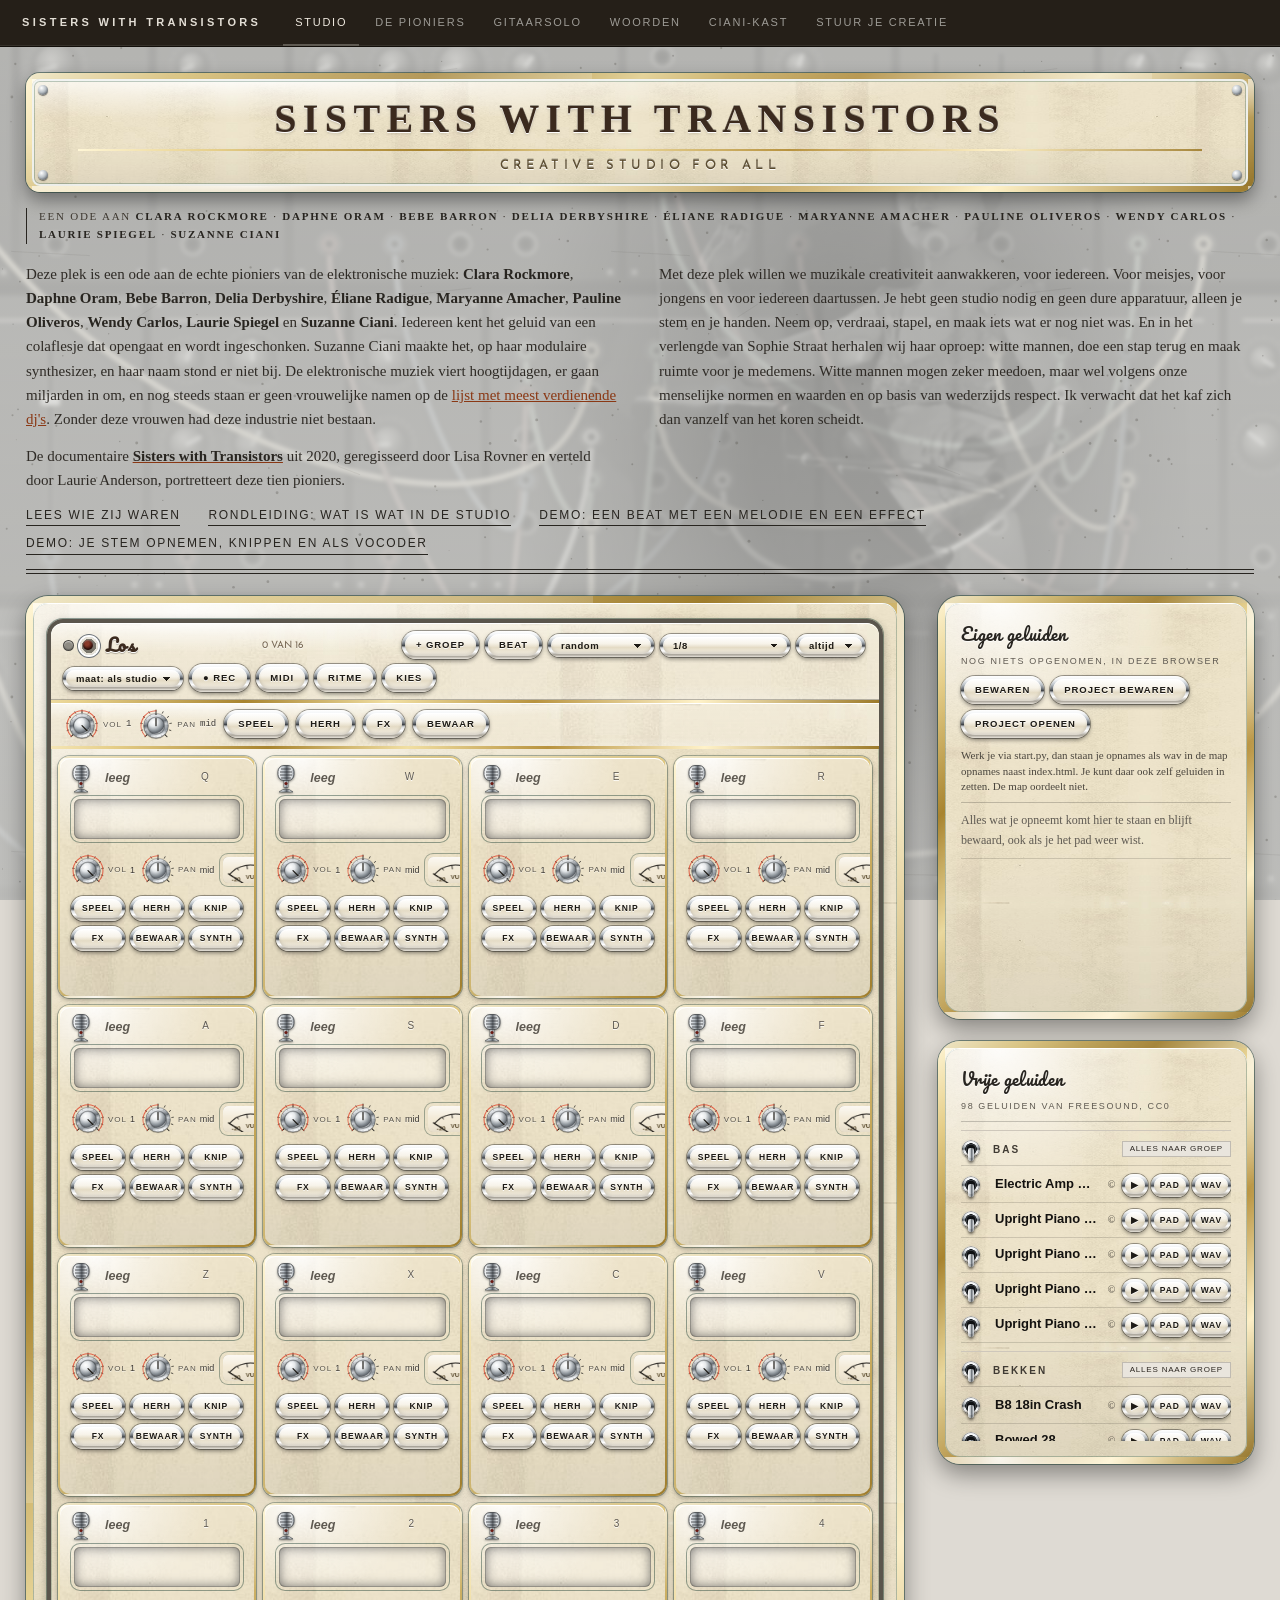
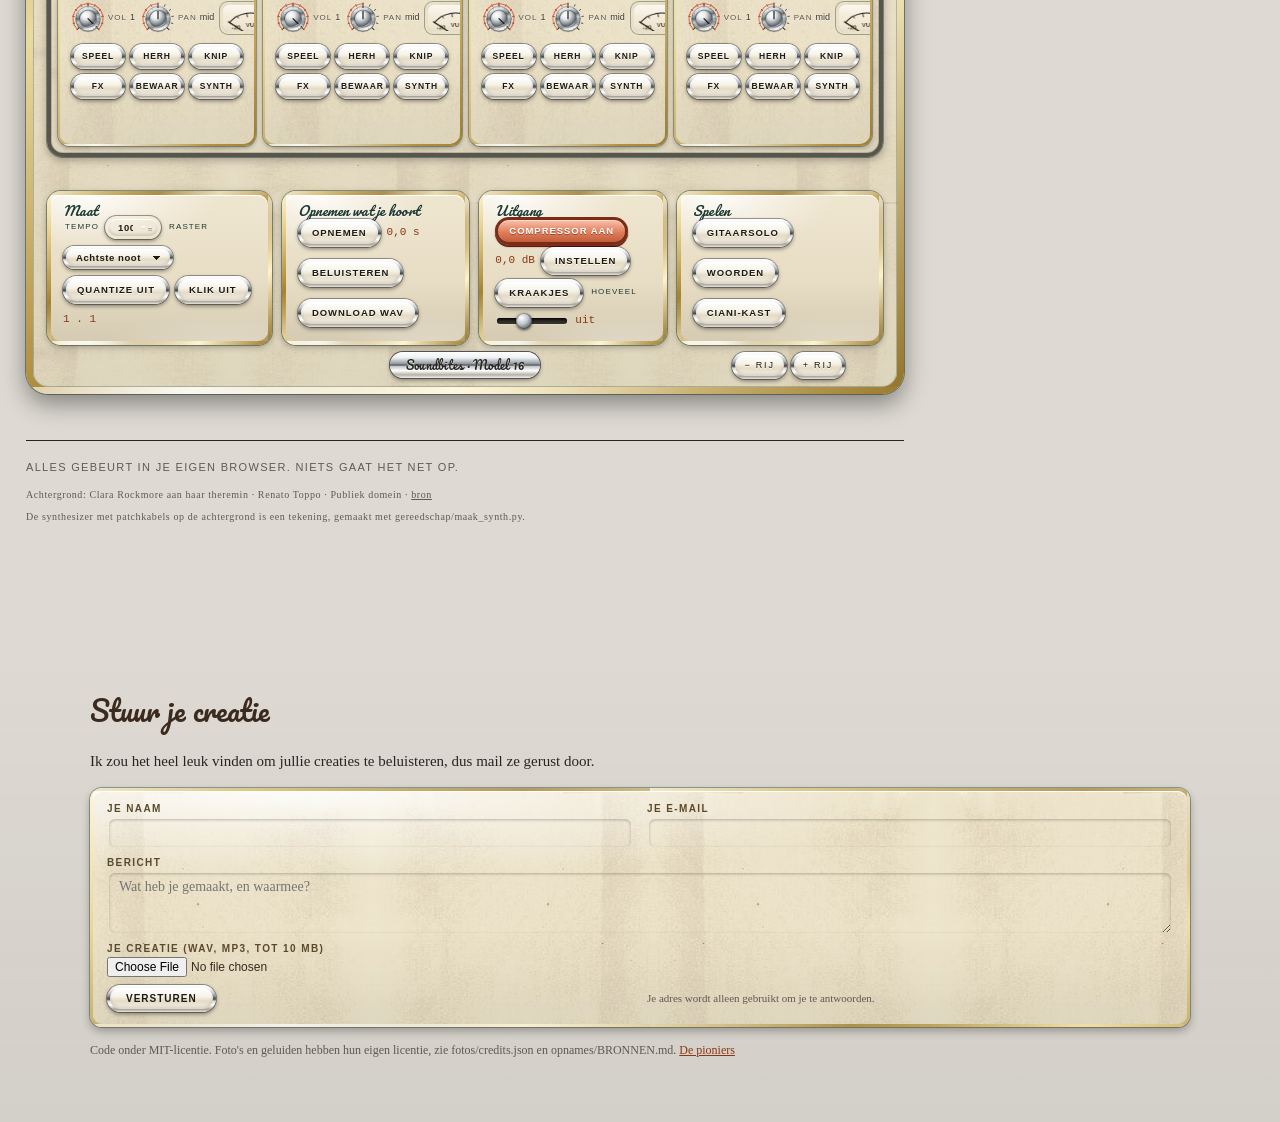
==== studio.html @ 72226868 "studio bouw 101" ====
<!DOCTYPE html>
<html lang="nl">
<head>
<meta charset="utf-8">
<meta name="viewport" content="width=device-width, initial-scale=1">
<link rel="preconnect" href="https://fonts.googleapis.com"><link rel="preconnect" href="https://fonts.gstatic.com" crossorigin><link rel="stylesheet" href="https://fonts.googleapis.com/css2?family=Pacifico&family=Josefin+Sans:wght@400;600;700&display=swap">
<title>Sisters with Transistors</title>
<style>
/* texturen, gemaakt met gereedschap/maak_textuur.py */
:root{
  --hout-rail:url("data:image/svg+xml,%3Csvg%20xmlns%3D%27http%3A%2F%2Fwww.w3.org%2F2000%2Fsvg%27%20width%3D%27900%27%20height%3D%27240%27%3E%20%3Cdefs%3E%20%3Cfilter%20id%3D%27r%27%20x%3D%27-10%25%27%20y%3D%27-10%25%27%20width%3D%27120%25%27%20height%3D%27120%25%27%3E%20%3CfeTurbulence%20type%3D%27fractalNoise%27%20stitchTiles%3D%27stitch%27%20baseFrequency%3D%270.006%200.19%27%20numOctaves%3D%276%27%20seed%3D%2712%27%20result%3D%27t%27%2F%3E%20%3CfeColorMatrix%20in%3D%27t%27%20type%3D%27matrix%27%20values%3D%270%200%200%200%200%200%200%200%200%200%200%200%200%200%200%201%200%200%200%200%27%2F%3E%20%3CfeComponentTransfer%3E%20%3CfeFuncA%20type%3D%27table%27%20tableValues%3D%270%201%200.1%200.95%200%201%200.15%200.9%200.05%201%200%27%2F%3E%20%3C%2FfeComponentTransfer%3E%20%3C%2Ffilter%3E%20%3Cfilter%20id%3D%27f%27%20x%3D%27-10%25%27%20y%3D%27-10%25%27%20width%3D%27120%25%27%20height%3D%27120%25%27%3E%20%3CfeTurbulence%20type%3D%27fractalNoise%27%20stitchTiles%3D%27stitch%27%20baseFrequency%3D%270.02%200.55%27%20numOctaves%3D%274%27%20seed%3D%2714%27%2F%3E%20%3CfeColorMatrix%20type%3D%27matrix%27%20values%3D%270%200%200%200%200%200%200%200%200%200%200%200%200%200%200%200.9%200%200%200%20-0.34%27%2F%3E%20%3C%2Ffilter%3E%20%3Cfilter%20id%3D%27p%27%20x%3D%27-10%25%27%20y%3D%27-10%25%27%20width%3D%27120%25%27%20height%3D%27120%25%27%3E%20%3CfeTurbulence%20type%3D%27fractalNoise%27%20stitchTiles%3D%27stitch%27%20baseFrequency%3D%270.06%201.4%27%20numOctaves%3D%273%27%20seed%3D%2716%27%2F%3E%20%3CfeColorMatrix%20type%3D%27matrix%27%20values%3D%270%200%200%200%200%200%200%200%200%200%200%200%200%200%200%200.9%200%200%200%20-0.42%27%2F%3E%20%3C%2Ffilter%3E%20%3Cfilter%20id%3D%27v%27%20x%3D%27-10%25%27%20y%3D%27-10%25%27%20width%3D%27120%25%27%20height%3D%27120%25%27%3E%20%3CfeTurbulence%20type%3D%27fractalNoise%27%20stitchTiles%3D%27stitch%27%20baseFrequency%3D%270.0016%200.03%27%20numOctaves%3D%274%27%20seed%3D%2721%27%2F%3E%20%3CfeColorMatrix%20type%3D%27matrix%27%20values%3D%270%200%200%200%200%200%200%200%200%200%200%200%200%200%200%200.8%200%200%200%20-0.18%27%2F%3E%20%3C%2Ffilter%3E%20%3C%2Fdefs%3E%20%3Crect%20width%3D%27100%25%27%20height%3D%27100%25%27%20fill%3D%27%23a56c39%27%2F%3E%20%3Cg%20transform%3D%27translate%28-54%2C-14%29%20rotate%28-0.8%29%27%3E%20%3Crect%20width%3D%271008%27%20height%3D%27268%27%20fill%3D%27%236b3d1a%27%20filter%3D%27url%28%23v%29%27%20opacity%3D%270.60%27%2F%3E%20%3Crect%20width%3D%271008%27%20height%3D%27268%27%20fill%3D%27%233b2310%27%20filter%3D%27url%28%23r%29%27%20opacity%3D%270.62%27%2F%3E%20%3Crect%20width%3D%271008%27%20height%3D%27268%27%20fill%3D%27%234a2b12%27%20filter%3D%27url%28%23f%29%27%20opacity%3D%270.42%27%2F%3E%20%3Crect%20width%3D%271008%27%20height%3D%27268%27%20fill%3D%27%23251506%27%20filter%3D%27url%28%23p%29%27%20opacity%3D%270.30%27%2F%3E%20%3C%2Fg%3E%20%3C%2Fsvg%3E");
  --hout-wang:url("data:image/svg+xml,%3Csvg%20xmlns%3D%27http%3A%2F%2Fwww.w3.org%2F2000%2Fsvg%27%20width%3D%27240%27%20height%3D%27900%27%3E%20%3Cdefs%3E%20%3Cfilter%20id%3D%27r%27%20x%3D%27-10%25%27%20y%3D%27-10%25%27%20width%3D%27120%25%27%20height%3D%27120%25%27%3E%20%3CfeTurbulence%20type%3D%27fractalNoise%27%20stitchTiles%3D%27stitch%27%20baseFrequency%3D%270.19%200.006%27%20numOctaves%3D%276%27%20seed%3D%2731%27%20result%3D%27t%27%2F%3E%20%3CfeColorMatrix%20in%3D%27t%27%20type%3D%27matrix%27%20values%3D%270%200%200%200%200%200%200%200%200%200%200%200%200%200%200%201%200%200%200%200%27%2F%3E%20%3CfeComponentTransfer%3E%20%3CfeFuncA%20type%3D%27table%27%20tableValues%3D%270%201%200.1%200.95%200%201%200.15%200.9%200.05%201%200%27%2F%3E%20%3C%2FfeComponentTransfer%3E%20%3C%2Ffilter%3E%20%3Cfilter%20id%3D%27f%27%20x%3D%27-10%25%27%20y%3D%27-10%25%27%20width%3D%27120%25%27%20height%3D%27120%25%27%3E%20%3CfeTurbulence%20type%3D%27fractalNoise%27%20stitchTiles%3D%27stitch%27%20baseFrequency%3D%270.55%200.02%27%20numOctaves%3D%274%27%20seed%3D%2733%27%2F%3E%20%3CfeColorMatrix%20type%3D%27matrix%27%20values%3D%270%200%200%200%200%200%200%200%200%200%200%200%200%200%200%200.9%200%200%200%20-0.34%27%2F%3E%20%3C%2Ffilter%3E%20%3Cfilter%20id%3D%27p%27%20x%3D%27-10%25%27%20y%3D%27-10%25%27%20width%3D%27120%25%27%20height%3D%27120%25%27%3E%20%3CfeTurbulence%20type%3D%27fractalNoise%27%20stitchTiles%3D%27stitch%27%20baseFrequency%3D%271.4%200.06%27%20numOctaves%3D%273%27%20seed%3D%2735%27%2F%3E%20%3CfeColorMatrix%20type%3D%27matrix%27%20values%3D%270%200%200%200%200%200%200%200%200%200%200%200%200%200%200%200.9%200%200%200%20-0.42%27%2F%3E%20%3C%2Ffilter%3E%20%3Cfilter%20id%3D%27v%27%20x%3D%27-10%25%27%20y%3D%27-10%25%27%20width%3D%27120%25%27%20height%3D%27120%25%27%3E%20%3CfeTurbulence%20type%3D%27fractalNoise%27%20stitchTiles%3D%27stitch%27%20baseFrequency%3D%270.03%200.0016%27%20numOctaves%3D%274%27%20seed%3D%2740%27%2F%3E%20%3CfeColorMatrix%20type%3D%27matrix%27%20values%3D%270%200%200%200%200%200%200%200%200%200%200%200%200%200%200%200.8%200%200%200%20-0.18%27%2F%3E%20%3C%2Ffilter%3E%20%3C%2Fdefs%3E%20%3Crect%20width%3D%27100%25%27%20height%3D%27100%25%27%20fill%3D%27%23966030%27%2F%3E%20%3Cg%20transform%3D%27translate%28-14%2C-54%29%20rotate%280.8%29%27%3E%20%3Crect%20width%3D%27268%27%20height%3D%271008%27%20fill%3D%27%236b3d1a%27%20filter%3D%27url%28%23v%29%27%20opacity%3D%270.60%27%2F%3E%20%3Crect%20width%3D%27268%27%20height%3D%271008%27%20fill%3D%27%232b1a0b%27%20filter%3D%27url%28%23r%29%27%20opacity%3D%270.62%27%2F%3E%20%3Crect%20width%3D%27268%27%20height%3D%271008%27%20fill%3D%27%234a2b12%27%20filter%3D%27url%28%23f%29%27%20opacity%3D%270.42%27%2F%3E%20%3Crect%20width%3D%27268%27%20height%3D%271008%27%20fill%3D%27%23251506%27%20filter%3D%27url%28%23p%29%27%20opacity%3D%270.30%27%2F%3E%20%3C%2Fg%3E%20%3C%2Fsvg%3E");
  --metaal:url("data:image/svg+xml,%3Csvg%20xmlns%3D%27http%3A%2F%2Fwww.w3.org%2F2000%2Fsvg%27%20width%3D%27300%27%20height%3D%27160%27%3E%20%3Cdefs%3E%20%3Cfilter%20id%3D%27b%27%20x%3D%270%27%20y%3D%270%27%20width%3D%27100%25%27%20height%3D%27100%25%27%3E%20%3CfeTurbulence%20type%3D%27fractalNoise%27%20stitchTiles%3D%27stitch%27%20baseFrequency%3D%270.02%201.6%27%20numOctaves%3D%274%27%20seed%3D%275%27%2F%3E%20%3CfeColorMatrix%20type%3D%27matrix%27%20values%3D%270%200%200%200%200%200%200%200%200%200%200%200%200%200%200%200.7%200%200%200%20-0.2%27%2F%3E%20%3C%2Ffilter%3E%20%3Cfilter%20id%3D%27s%27%20x%3D%270%27%20y%3D%270%27%20width%3D%27100%25%27%20height%3D%27100%25%27%3E%20%3CfeTurbulence%20type%3D%27fractalNoise%27%20stitchTiles%3D%27stitch%27%20baseFrequency%3D%270.012%27%20numOctaves%3D%274%27%20seed%3D%278%27%2F%3E%20%3CfeColorMatrix%20type%3D%27matrix%27%20values%3D%270%200%200%200%200%200%200%200%200%200%200%200%200%200%200%200.55%200%200%200%20-0.16%27%2F%3E%20%3C%2Ffilter%3E%20%3Cfilter%20id%3D%27k%27%20x%3D%270%27%20y%3D%270%27%20width%3D%27100%25%27%20height%3D%27100%25%27%3E%20%3CfeTurbulence%20type%3D%27fractalNoise%27%20stitchTiles%3D%27stitch%27%20baseFrequency%3D%270.6%27%20numOctaves%3D%272%27%20seed%3D%2711%27%2F%3E%20%3CfeColorMatrix%20type%3D%27matrix%27%20values%3D%270%200%200%200%200%200%200%200%200%200%200%200%200%200%200%200.4%200%200%200%20-0.26%27%2F%3E%20%3C%2Ffilter%3E%20%3Cg%20id%3D%27v%27%3E%3Cpath%20d%3D%27M187%20119%20l105%202.7%27%20stroke%3D%27%232a2723%27%20stroke-width%3D%271.2%27%20stroke-opacity%3D%270.27%27%20fill%3D%27none%27%2F%3E%3Cpath%20d%3D%27M187%20120%20l105%202.7%27%20stroke%3D%27%23ffffff%27%20stroke-width%3D%270.5%27%20stroke-opacity%3D%270.19%27%20fill%3D%27none%27%2F%3E%3Cpath%20d%3D%27M140%20151%20l88%202.4%27%20stroke%3D%27%232a2723%27%20stroke-width%3D%270.8%27%20stroke-opacity%3D%270.09%27%20fill%3D%27none%27%2F%3E%3Cpath%20d%3D%27M140%20152%20l88%202.4%27%20stroke%3D%27%23ffffff%27%20stroke-width%3D%270.5%27%20stroke-opacity%3D%270.06%27%20fill%3D%27none%27%2F%3E%3Cpath%20d%3D%27M163%2092%20l12%20-1.7%27%20stroke%3D%27%232a2723%27%20stroke-width%3D%271.2%27%20stroke-opacity%3D%270.14%27%20fill%3D%27none%27%2F%3E%3Cpath%20d%3D%27M48%20128%20l27%200.7%27%20stroke%3D%27%232a2723%27%20stroke-width%3D%270.4%27%20stroke-opacity%3D%270.10%27%20fill%3D%27none%27%2F%3E%3Cpath%20d%3D%27M63%2034%20l128%202.2%27%20stroke%3D%27%232a2723%27%20stroke-width%3D%271.3%27%20stroke-opacity%3D%270.14%27%20fill%3D%27none%27%2F%3E%3Cpath%20d%3D%27M203%2033%20l123%201.1%27%20stroke%3D%27%232a2723%27%20stroke-width%3D%271.2%27%20stroke-opacity%3D%270.33%27%20fill%3D%27none%27%2F%3E%3Cpath%20d%3D%27M203%2034%20l123%201.1%27%20stroke%3D%27%23ffffff%27%20stroke-width%3D%270.5%27%20stroke-opacity%3D%270.23%27%20fill%3D%27none%27%2F%3E%3Cpath%20d%3D%27M108%2027%20l27%20-2.6%27%20stroke%3D%27%232a2723%27%20stroke-width%3D%270.9%27%20stroke-opacity%3D%270.14%27%20fill%3D%27none%27%2F%3E%3Cpath%20d%3D%27M108%2028%20l27%20-2.6%27%20stroke%3D%27%23ffffff%27%20stroke-width%3D%270.5%27%20stroke-opacity%3D%270.10%27%20fill%3D%27none%27%2F%3E%3Cpath%20d%3D%27M203%2054%20l47%201.9%27%20stroke%3D%27%232a2723%27%20stroke-width%3D%270.7%27%20stroke-opacity%3D%270.19%27%20fill%3D%27none%27%2F%3E%3Cpath%20d%3D%27M203%2055%20l47%201.9%27%20stroke%3D%27%23ffffff%27%20stroke-width%3D%270.5%27%20stroke-opacity%3D%270.14%27%20fill%3D%27none%27%2F%3E%3Cpath%20d%3D%27M211%209%20l127%20-2.9%27%20stroke%3D%27%232a2723%27%20stroke-width%3D%271.2%27%20stroke-opacity%3D%270.27%27%20fill%3D%27none%27%2F%3E%3Cpath%20d%3D%27M211%2010%20l127%20-2.9%27%20stroke%3D%27%23ffffff%27%20stroke-width%3D%270.5%27%20stroke-opacity%3D%270.19%27%20fill%3D%27none%27%2F%3E%3Cpath%20d%3D%27M236%2059%20l79%20-2.9%27%20stroke%3D%27%232a2723%27%20stroke-width%3D%270.6%27%20stroke-opacity%3D%270.07%27%20fill%3D%27none%27%2F%3E%3Cpath%20d%3D%27M59%20121%20l122%202.7%27%20stroke%3D%27%232a2723%27%20stroke-width%3D%270.7%27%20stroke-opacity%3D%270.16%27%20fill%3D%27none%27%2F%3E%3Cpath%20d%3D%27M233%2017%20l100%201.8%27%20stroke%3D%27%232a2723%27%20stroke-width%3D%270.4%27%20stroke-opacity%3D%270.30%27%20fill%3D%27none%27%2F%3E%3Cpath%20d%3D%27M27%2055%20l83%202.5%27%20stroke%3D%27%232a2723%27%20stroke-width%3D%271.2%27%20stroke-opacity%3D%270.16%27%20fill%3D%27none%27%2F%3E%3Cpath%20d%3D%27M94%2051%20l31%20-2.5%27%20stroke%3D%27%232a2723%27%20stroke-width%3D%271.0%27%20stroke-opacity%3D%270.10%27%20fill%3D%27none%27%2F%3E%3Cpath%20d%3D%27M48%208%20l128%200.2%27%20stroke%3D%27%232a2723%27%20stroke-width%3D%270.6%27%20stroke-opacity%3D%270.17%27%20fill%3D%27none%27%2F%3E%3Cpath%20d%3D%27M248%2073%20l61%20-2.7%27%20stroke%3D%27%232a2723%27%20stroke-width%3D%270.4%27%20stroke-opacity%3D%270.32%27%20fill%3D%27none%27%2F%3E%3Cpath%20d%3D%27M248%2074%20l61%20-2.7%27%20stroke%3D%27%23ffffff%27%20stroke-width%3D%270.5%27%20stroke-opacity%3D%270.22%27%20fill%3D%27none%27%2F%3E%3Cpath%20d%3D%27M252%2021%20l98%202.7%27%20stroke%3D%27%232a2723%27%20stroke-width%3D%271.1%27%20stroke-opacity%3D%270.24%27%20fill%3D%27none%27%2F%3E%3Cpath%20d%3D%27M252%2022%20l98%202.7%27%20stroke%3D%27%23ffffff%27%20stroke-width%3D%270.5%27%20stroke-opacity%3D%270.17%27%20fill%3D%27none%27%2F%3E%3Cpath%20d%3D%27M130%2024%20l111%20-1.2%27%20stroke%3D%27%232a2723%27%20stroke-width%3D%271.3%27%20stroke-opacity%3D%270.19%27%20fill%3D%27none%27%2F%3E%3Cpath%20d%3D%27M293%2073%20l69%201.4%27%20stroke%3D%27%232a2723%27%20stroke-width%3D%270.7%27%20stroke-opacity%3D%270.19%27%20fill%3D%27none%27%2F%3E%3Cpath%20d%3D%27M293%2074%20l69%201.4%27%20stroke%3D%27%23ffffff%27%20stroke-width%3D%270.5%27%20stroke-opacity%3D%270.14%27%20fill%3D%27none%27%2F%3E%3Cpath%20d%3D%27M44%2060%20l129%202.8%27%20stroke%3D%27%232a2723%27%20stroke-width%3D%270.8%27%20stroke-opacity%3D%270.24%27%20fill%3D%27none%27%2F%3E%3Cpath%20d%3D%27M44%2061%20l129%202.8%27%20stroke%3D%27%23ffffff%27%20stroke-width%3D%270.5%27%20stroke-opacity%3D%270.16%27%20fill%3D%27none%27%2F%3E%3Cpath%20d%3D%27M27%2044%20l104%202.2%27%20stroke%3D%27%232a2723%27%20stroke-width%3D%271.1%27%20stroke-opacity%3D%270.16%27%20fill%3D%27none%27%2F%3E%3Cpath%20d%3D%27M208%20106%20l101%20-0.8%27%20stroke%3D%27%232a2723%27%20stroke-width%3D%270.7%27%20stroke-opacity%3D%270.26%27%20fill%3D%27none%27%2F%3E%3Cpath%20d%3D%27M208%20107%20l101%20-0.8%27%20stroke%3D%27%23ffffff%27%20stroke-width%3D%270.5%27%20stroke-opacity%3D%270.18%27%20fill%3D%27none%27%2F%3E%3Cpath%20d%3D%27M231%20111%20l45%202.7%27%20stroke%3D%27%232a2723%27%20stroke-width%3D%270.9%27%20stroke-opacity%3D%270.24%27%20fill%3D%27none%27%2F%3E%3Cpath%20d%3D%27M231%20112%20l45%202.7%27%20stroke%3D%27%23ffffff%27%20stroke-width%3D%270.5%27%20stroke-opacity%3D%270.17%27%20fill%3D%27none%27%2F%3E%3Cpath%20d%3D%27M164%2040%20l91%20-0.2%27%20stroke%3D%27%232a2723%27%20stroke-width%3D%271.0%27%20stroke-opacity%3D%270.29%27%20fill%3D%27none%27%2F%3E%3Cpath%20d%3D%27M104%20103%20l99%202.0%27%20stroke%3D%27%232a2723%27%20stroke-width%3D%271.2%27%20stroke-opacity%3D%270.16%27%20fill%3D%27none%27%2F%3E%3Cpath%20d%3D%27M207%20156%20l125%200.1%27%20stroke%3D%27%232a2723%27%20stroke-width%3D%270.5%27%20stroke-opacity%3D%270.21%27%20fill%3D%27none%27%2F%3E%3Cpath%20d%3D%27M281%2076%20l93%201.3%27%20stroke%3D%27%232a2723%27%20stroke-width%3D%270.6%27%20stroke-opacity%3D%270.26%27%20fill%3D%27none%27%2F%3E%3Cpath%20d%3D%27M174%20106%20l60%200.7%27%20stroke%3D%27%232a2723%27%20stroke-width%3D%271.0%27%20stroke-opacity%3D%270.28%27%20fill%3D%27none%27%2F%3E%3Cpath%20d%3D%27M8%2026%20l63%200.9%27%20stroke%3D%27%232a2723%27%20stroke-width%3D%271.0%27%20stroke-opacity%3D%270.12%27%20fill%3D%27none%27%2F%3E%3Cpath%20d%3D%27M13%2075%20l37%20-2.7%27%20stroke%3D%27%232a2723%27%20stroke-width%3D%270.7%27%20stroke-opacity%3D%270.10%27%20fill%3D%27none%27%2F%3E%3Cpath%20d%3D%27M13%2076%20l37%20-2.7%27%20stroke%3D%27%23ffffff%27%20stroke-width%3D%270.5%27%20stroke-opacity%3D%270.07%27%20fill%3D%27none%27%2F%3E%3Cpath%20d%3D%27M58%206%20l66%20-0.7%27%20stroke%3D%27%232a2723%27%20stroke-width%3D%270.9%27%20stroke-opacity%3D%270.23%27%20fill%3D%27none%27%2F%3E%3Cpath%20d%3D%27M58%207%20l66%20-0.7%27%20stroke%3D%27%23ffffff%27%20stroke-width%3D%270.5%27%20stroke-opacity%3D%270.16%27%20fill%3D%27none%27%2F%3E%3Cpath%20d%3D%27M271%200%20l59%20-1.3%27%20stroke%3D%27%232a2723%27%20stroke-width%3D%270.5%27%20stroke-opacity%3D%270.17%27%20fill%3D%27none%27%2F%3E%3Cpath%20d%3D%27M112%206%20l84%20-2.4%27%20stroke%3D%27%232a2723%27%20stroke-width%3D%270.7%27%20stroke-opacity%3D%270.21%27%20fill%3D%27none%27%2F%3E%3Cpath%20d%3D%27M287%20131%20l60%201.9%27%20stroke%3D%27%232a2723%27%20stroke-width%3D%270.7%27%20stroke-opacity%3D%270.24%27%20fill%3D%27none%27%2F%3E%3Cpath%20d%3D%27M287%20132%20l60%201.9%27%20stroke%3D%27%23ffffff%27%20stroke-width%3D%270.5%27%20stroke-opacity%3D%270.17%27%20fill%3D%27none%27%2F%3E%3Cpath%20d%3D%27M179%2090%20l125%202.8%27%20stroke%3D%27%232a2723%27%20stroke-width%3D%270.7%27%20stroke-opacity%3D%270.23%27%20fill%3D%27none%27%2F%3E%3Cpath%20d%3D%27M0%2017%20l78%200.7%27%20stroke%3D%27%232a2723%27%20stroke-width%3D%271.0%27%20stroke-opacity%3D%270.10%27%20fill%3D%27none%27%2F%3E%3Cpath%20d%3D%27M113%2069%20l37%20-1.3%27%20stroke%3D%27%232a2723%27%20stroke-width%3D%270.7%27%20stroke-opacity%3D%270.33%27%20fill%3D%27none%27%2F%3E%3Cpath%20d%3D%27M274%2095%20l41%202.9%27%20stroke%3D%27%232a2723%27%20stroke-width%3D%270.8%27%20stroke-opacity%3D%270.20%27%20fill%3D%27none%27%2F%3E%3Cpath%20d%3D%27M274%2096%20l41%202.9%27%20stroke%3D%27%23ffffff%27%20stroke-width%3D%270.5%27%20stroke-opacity%3D%270.14%27%20fill%3D%27none%27%2F%3E%3Cpath%20d%3D%27M295%2079%20l44%20-0.1%27%20stroke%3D%27%232a2723%27%20stroke-width%3D%271.0%27%20stroke-opacity%3D%270.09%27%20fill%3D%27none%27%2F%3E%3Cpath%20d%3D%27M295%2080%20l44%20-0.1%27%20stroke%3D%27%23ffffff%27%20stroke-width%3D%270.5%27%20stroke-opacity%3D%270.07%27%20fill%3D%27none%27%2F%3E%3Cpath%20d%3D%27M88%20125%20l109%20-2.9%27%20stroke%3D%27%232a2723%27%20stroke-width%3D%270.6%27%20stroke-opacity%3D%270.21%27%20fill%3D%27none%27%2F%3E%3Cpath%20d%3D%27M235%2039%20l42%20-2.1%27%20stroke%3D%27%232a2723%27%20stroke-width%3D%270.7%27%20stroke-opacity%3D%270.34%27%20fill%3D%27none%27%2F%3E%3Cpath%20d%3D%27M142%20103%20l82%201.5%27%20stroke%3D%27%232a2723%27%20stroke-width%3D%271.1%27%20stroke-opacity%3D%270.09%27%20fill%3D%27none%27%2F%3E%3Cpath%20d%3D%27M142%20104%20l82%201.5%27%20stroke%3D%27%23ffffff%27%20stroke-width%3D%270.5%27%20stroke-opacity%3D%270.07%27%20fill%3D%27none%27%2F%3E%3Cpath%20d%3D%27M160%2054%20l46%200.2%27%20stroke%3D%27%232a2723%27%20stroke-width%3D%270.7%27%20stroke-opacity%3D%270.19%27%20fill%3D%27none%27%2F%3E%3Cpath%20d%3D%27M177%206%20l40%20-0.3%27%20stroke%3D%27%232a2723%27%20stroke-width%3D%271.2%27%20stroke-opacity%3D%270.32%27%20fill%3D%27none%27%2F%3E%3Cpath%20d%3D%27M4%20125%20l61%200.5%27%20stroke%3D%27%232a2723%27%20stroke-width%3D%271.0%27%20stroke-opacity%3D%270.26%27%20fill%3D%27none%27%2F%3E%3Cpath%20d%3D%27M4%20126%20l61%200.5%27%20stroke%3D%27%23ffffff%27%20stroke-width%3D%270.5%27%20stroke-opacity%3D%270.18%27%20fill%3D%27none%27%2F%3E%3Cpath%20d%3D%27M274%2062%20l57%202.1%27%20stroke%3D%27%232a2723%27%20stroke-width%3D%270.7%27%20stroke-opacity%3D%270.12%27%20fill%3D%27none%27%2F%3E%3Cpath%20d%3D%27M20%20134%20l93%20-0.4%27%20stroke%3D%27%232a2723%27%20stroke-width%3D%271.1%27%20stroke-opacity%3D%270.14%27%20fill%3D%27none%27%2F%3E%3Cpath%20d%3D%27M43%2077%20l76%20-0.0%27%20stroke%3D%27%232a2723%27%20stroke-width%3D%270.5%27%20stroke-opacity%3D%270.15%27%20fill%3D%27none%27%2F%3E%3Cpath%20d%3D%27M244%2011%20l38%201.9%27%20stroke%3D%27%232a2723%27%20stroke-width%3D%271.0%27%20stroke-opacity%3D%270.28%27%20fill%3D%27none%27%2F%3E%3Cpath%20d%3D%27M244%2012%20l38%201.9%27%20stroke%3D%27%23ffffff%27%20stroke-width%3D%270.5%27%20stroke-opacity%3D%270.20%27%20fill%3D%27none%27%2F%3E%3Cpath%20d%3D%27M217%20157%20l130%201.2%27%20stroke%3D%27%232a2723%27%20stroke-width%3D%271.2%27%20stroke-opacity%3D%270.07%27%20fill%3D%27none%27%2F%3E%3Cpath%20d%3D%27M217%20158%20l130%201.2%27%20stroke%3D%27%23ffffff%27%20stroke-width%3D%270.5%27%20stroke-opacity%3D%270.05%27%20fill%3D%27none%27%2F%3E%3Cpath%20d%3D%27M194%20152%20l95%20-2.2%27%20stroke%3D%27%232a2723%27%20stroke-width%3D%271.2%27%20stroke-opacity%3D%270.14%27%20fill%3D%27none%27%2F%3E%3Cpath%20d%3D%27M194%20153%20l95%20-2.2%27%20stroke%3D%27%23ffffff%27%20stroke-width%3D%270.5%27%20stroke-opacity%3D%270.10%27%20fill%3D%27none%27%2F%3E%3Cpath%20d%3D%27M183%2066%20l29%200.7%27%20stroke%3D%27%232a2723%27%20stroke-width%3D%270.5%27%20stroke-opacity%3D%270.07%27%20fill%3D%27none%27%2F%3E%3Cpath%20d%3D%27M183%2067%20l29%200.7%27%20stroke%3D%27%23ffffff%27%20stroke-width%3D%270.5%27%20stroke-opacity%3D%270.05%27%20fill%3D%27none%27%2F%3E%3Cpath%20d%3D%27M22%209%20l79%201.5%27%20stroke%3D%27%232a2723%27%20stroke-width%3D%270.5%27%20stroke-opacity%3D%270.31%27%20fill%3D%27none%27%2F%3E%3Cpath%20d%3D%27M22%2010%20l79%201.5%27%20stroke%3D%27%23ffffff%27%20stroke-width%3D%270.5%27%20stroke-opacity%3D%270.21%27%20fill%3D%27none%27%2F%3E%3Cpath%20d%3D%27M94%2096%20l69%202.6%27%20stroke%3D%27%232a2723%27%20stroke-width%3D%270.5%27%20stroke-opacity%3D%270.16%27%20fill%3D%27none%27%2F%3E%3Cpath%20d%3D%27M45%20101%20l71%202.5%27%20stroke%3D%27%232a2723%27%20stroke-width%3D%271.0%27%20stroke-opacity%3D%270.22%27%20fill%3D%27none%27%2F%3E%3Cpath%20d%3D%27M45%20102%20l71%202.5%27%20stroke%3D%27%23ffffff%27%20stroke-width%3D%270.5%27%20stroke-opacity%3D%270.15%27%20fill%3D%27none%27%2F%3E%3Cpath%20d%3D%27M166%2041%20l100%200.1%27%20stroke%3D%27%232a2723%27%20stroke-width%3D%270.6%27%20stroke-opacity%3D%270.10%27%20fill%3D%27none%27%2F%3E%3Cpath%20d%3D%27M166%2042%20l100%200.1%27%20stroke%3D%27%23ffffff%27%20stroke-width%3D%270.5%27%20stroke-opacity%3D%270.07%27%20fill%3D%27none%27%2F%3E%3Cpath%20d%3D%27M221%2029%20l96%200.9%27%20stroke%3D%27%232a2723%27%20stroke-width%3D%271.0%27%20stroke-opacity%3D%270.08%27%20fill%3D%27none%27%2F%3E%3Cpath%20d%3D%27M221%2030%20l96%200.9%27%20stroke%3D%27%23ffffff%27%20stroke-width%3D%270.5%27%20stroke-opacity%3D%270.06%27%20fill%3D%27none%27%2F%3E%3Cpath%20d%3D%27M37%2095%20l39%202.3%27%20stroke%3D%27%232a2723%27%20stroke-width%3D%270.7%27%20stroke-opacity%3D%270.19%27%20fill%3D%27none%27%2F%3E%3Cpath%20d%3D%27M9%20116%20l16%20-2.1%27%20stroke%3D%27%232a2723%27%20stroke-width%3D%271.0%27%20stroke-opacity%3D%270.33%27%20fill%3D%27none%27%2F%3E%3Cpath%20d%3D%27M9%20117%20l16%20-2.1%27%20stroke%3D%27%23ffffff%27%20stroke-width%3D%270.5%27%20stroke-opacity%3D%270.23%27%20fill%3D%27none%27%2F%3E%3Cpath%20d%3D%27M35%20156%20l90%201.9%27%20stroke%3D%27%232a2723%27%20stroke-width%3D%271.0%27%20stroke-opacity%3D%270.10%27%20fill%3D%27none%27%2F%3E%3Cpath%20d%3D%27M35%20157%20l90%201.9%27%20stroke%3D%27%23ffffff%27%20stroke-width%3D%270.5%27%20stroke-opacity%3D%270.07%27%20fill%3D%27none%27%2F%3E%3Cpath%20d%3D%27M71%2053%20l84%20-0.9%27%20stroke%3D%27%232a2723%27%20stroke-width%3D%270.5%27%20stroke-opacity%3D%270.17%27%20fill%3D%27none%27%2F%3E%3Cpath%20d%3D%27M194%20129%20l62%202.1%27%20stroke%3D%27%232a2723%27%20stroke-width%3D%270.9%27%20stroke-opacity%3D%270.20%27%20fill%3D%27none%27%2F%3E%3Cpath%20d%3D%27M222%2063%20l22%20-2.8%27%20stroke%3D%27%232a2723%27%20stroke-width%3D%270.4%27%20stroke-opacity%3D%270.12%27%20fill%3D%27none%27%2F%3E%3Cpath%20d%3D%27M144%20122%20l10%20-0.2%27%20stroke%3D%27%232a2723%27%20stroke-width%3D%271.0%27%20stroke-opacity%3D%270.31%27%20fill%3D%27none%27%2F%3E%3Cpath%20d%3D%27M144%20123%20l10%20-0.2%27%20stroke%3D%27%23ffffff%27%20stroke-width%3D%270.5%27%20stroke-opacity%3D%270.22%27%20fill%3D%27none%27%2F%3E%3Cpath%20d%3D%27M140%2016%20l29%20-2.0%27%20stroke%3D%27%232a2723%27%20stroke-width%3D%270.7%27%20stroke-opacity%3D%270.16%27%20fill%3D%27none%27%2F%3E%3Cpath%20d%3D%27M46%2041%20l43%20-2.0%27%20stroke%3D%27%232a2723%27%20stroke-width%3D%270.6%27%20stroke-opacity%3D%270.14%27%20fill%3D%27none%27%2F%3E%3Cpath%20d%3D%27M46%2042%20l43%20-2.0%27%20stroke%3D%27%23ffffff%27%20stroke-width%3D%270.5%27%20stroke-opacity%3D%270.10%27%20fill%3D%27none%27%2F%3E%3Cpath%20d%3D%27M10%20148%20l54%202.6%27%20stroke%3D%27%232a2723%27%20stroke-width%3D%271.0%27%20stroke-opacity%3D%270.25%27%20fill%3D%27none%27%2F%3E%3Cpath%20d%3D%27M10%20149%20l54%202.6%27%20stroke%3D%27%23ffffff%27%20stroke-width%3D%270.5%27%20stroke-opacity%3D%270.18%27%20fill%3D%27none%27%2F%3E%3Cpath%20d%3D%27M284%2019%20l90%20-1.3%27%20stroke%3D%27%232a2723%27%20stroke-width%3D%271.1%27%20stroke-opacity%3D%270.25%27%20fill%3D%27none%27%2F%3E%3Cpath%20d%3D%27M284%2020%20l90%20-1.3%27%20stroke%3D%27%23ffffff%27%20stroke-width%3D%270.5%27%20stroke-opacity%3D%270.17%27%20fill%3D%27none%27%2F%3E%3Cpath%20d%3D%27M60%204%20l38%20-2.5%27%20stroke%3D%27%232a2723%27%20stroke-width%3D%271.3%27%20stroke-opacity%3D%270.17%27%20fill%3D%27none%27%2F%3E%3Cpath%20d%3D%27M60%205%20l38%20-2.5%27%20stroke%3D%27%23ffffff%27%20stroke-width%3D%270.5%27%20stroke-opacity%3D%270.12%27%20fill%3D%27none%27%2F%3E%3Cpath%20d%3D%27M94%2075%20l44%201.4%27%20stroke%3D%27%232a2723%27%20stroke-width%3D%270.5%27%20stroke-opacity%3D%270.26%27%20fill%3D%27none%27%2F%3E%3Cpath%20d%3D%27M94%2076%20l44%201.4%27%20stroke%3D%27%23ffffff%27%20stroke-width%3D%270.5%27%20stroke-opacity%3D%270.18%27%20fill%3D%27none%27%2F%3E%3Cellipse%20cx%3D%2758%27%20cy%3D%27120%27%20rx%3D%2730%27%20ry%3D%2716%27%20fill%3D%27%235a5142%27%20fill-opacity%3D%270.10%27%2F%3E%3Cellipse%20cx%3D%27232%27%20cy%3D%2738%27%20rx%3D%2742%27%20ry%3D%2720%27%20fill%3D%27%235a5142%27%20fill-opacity%3D%270.09%27%2F%3E%3Cellipse%20cx%3D%27150%27%20cy%3D%27140%27%20rx%3D%2756%27%20ry%3D%2714%27%20fill%3D%27%234e4636%27%20fill-opacity%3D%270.08%27%2F%3E%3C%2Fg%3E%20%3C%2Fdefs%3E%20%3Crect%20width%3D%27100%25%27%20height%3D%27100%25%27%20fill%3D%27%23c6c2b6%27%2F%3E%20%3Crect%20width%3D%27100%25%27%20height%3D%27100%25%27%20fill%3D%27%238e8b82%27%20filter%3D%27url%28%23b%29%27%20opacity%3D%270.55%27%2F%3E%20%3Crect%20width%3D%27100%25%27%20height%3D%27100%25%27%20fill%3D%27%236a5c44%27%20filter%3D%27url%28%23s%29%27%20opacity%3D%270.46%27%2F%3E%20%3Crect%20width%3D%27100%25%27%20height%3D%27100%25%27%20fill%3D%27%233a342b%27%20filter%3D%27url%28%23k%29%27%20opacity%3D%270.22%27%2F%3E%20%3Cuse%20href%3D%27%23v%27%20transform%3D%27translate%28-300%2C-160%29%27%2F%3E%3Cuse%20href%3D%27%23v%27%20transform%3D%27translate%28-300%2C0%29%27%2F%3E%3Cuse%20href%3D%27%23v%27%20transform%3D%27translate%28-300%2C160%29%27%2F%3E%3Cuse%20href%3D%27%23v%27%20transform%3D%27translate%280%2C-160%29%27%2F%3E%3Cuse%20href%3D%27%23v%27%20transform%3D%27translate%280%2C0%29%27%2F%3E%3Cuse%20href%3D%27%23v%27%20transform%3D%27translate%280%2C160%29%27%2F%3E%3Cuse%20href%3D%27%23v%27%20transform%3D%27translate%28300%2C-160%29%27%2F%3E%3Cuse%20href%3D%27%23v%27%20transform%3D%27translate%28300%2C0%29%27%2F%3E%3Cuse%20href%3D%27%23v%27%20transform%3D%27translate%28300%2C160%29%27%2F%3E%20%3C%2Fsvg%3E");
  --schroef-a:url("data:image/svg+xml,%3Csvg%20xmlns%3D%27http%3A%2F%2Fwww.w3.org%2F2000%2Fsvg%27%20width%3D%2720%27%20height%3D%2720%27%3E%20%3Cdefs%3E%3CradialGradient%20id%3D%27m%27%20cx%3D%2734%25%27%20cy%3D%2728%25%27%3E%20%3Cstop%20offset%3D%270%27%20stop-color%3D%27%23f2f0ea%27%2F%3E%3Cstop%20offset%3D%27.55%27%20stop-color%3D%27%23a7a49b%27%2F%3E%20%3Cstop%20offset%3D%271%27%20stop-color%3D%27%235d5a52%27%2F%3E%3C%2FradialGradient%3E%3C%2Fdefs%3E%20%3Ccircle%20cx%3D%2710%27%20cy%3D%2710%27%20r%3D%279%27%20fill%3D%27url%28%23m%29%27%20stroke%3D%27%234a473f%27%20stroke-opacity%3D%27.55%27%2F%3E%20%3Cg%20transform%3D%27rotate%2828%2010%2010%29%27%3E%20%3Crect%20x%3D%272.5%27%20y%3D%278.7%27%20width%3D%2715%27%20height%3D%272.6%27%20fill%3D%27%233d3a33%27%20fill-opacity%3D%27.75%27%2F%3E%20%3Crect%20x%3D%272.5%27%20y%3D%2711.3%27%20width%3D%2715%27%20height%3D%270.8%27%20fill%3D%27%23ffffff%27%20fill-opacity%3D%27.45%27%2F%3E%20%3C%2Fg%3E%20%3C%2Fsvg%3E");
  --schroef-b:url("data:image/svg+xml,%3Csvg%20xmlns%3D%27http%3A%2F%2Fwww.w3.org%2F2000%2Fsvg%27%20width%3D%2720%27%20height%3D%2720%27%3E%20%3Cdefs%3E%3CradialGradient%20id%3D%27m%27%20cx%3D%2734%25%27%20cy%3D%2728%25%27%3E%20%3Cstop%20offset%3D%270%27%20stop-color%3D%27%23f2f0ea%27%2F%3E%3Cstop%20offset%3D%27.55%27%20stop-color%3D%27%23a7a49b%27%2F%3E%20%3Cstop%20offset%3D%271%27%20stop-color%3D%27%235d5a52%27%2F%3E%3C%2FradialGradient%3E%3C%2Fdefs%3E%20%3Ccircle%20cx%3D%2710%27%20cy%3D%2710%27%20r%3D%279%27%20fill%3D%27url%28%23m%29%27%20stroke%3D%27%234a473f%27%20stroke-opacity%3D%27.55%27%2F%3E%20%3Cg%20transform%3D%27rotate%28-52%2010%2010%29%27%3E%20%3Crect%20x%3D%272.5%27%20y%3D%278.7%27%20width%3D%2715%27%20height%3D%272.6%27%20fill%3D%27%233d3a33%27%20fill-opacity%3D%27.75%27%2F%3E%20%3Crect%20x%3D%272.5%27%20y%3D%2711.3%27%20width%3D%2715%27%20height%3D%270.8%27%20fill%3D%27%23ffffff%27%20fill-opacity%3D%27.45%27%2F%3E%20%3C%2Fg%3E%20%3C%2Fsvg%3E");
}

:root{
  /* Licht aluminium front, zoals de voorkant van een analoge synthesizer:
     geborsteld metaal, gegraveerde letters, schroeven, en knoppen met een
     oranje wijzer. De namen blijven hetzelfde, zodat alles meekleurt. */
  --papier:#dedad3;        /* warm grijs, oud apparatuur */
  --paneel:#edeae4;        /* lichter paneel */
  --inkt:#282520;          /* gegraveerd donker */
  --zacht:#5f5a52;
  --rand:#c0bbb2;
  --accent:#9a5b41;        /* gedempt roestbruin */
  --tweede:#5f6f6b;        /* gedempt grijsgroen */
  --derde:#8a7b5c;         /* vaal messing */
}
*{box-sizing:border-box}
body{
  margin:0;background:var(--papier);color:var(--inkt);
  font:15px/1.55 "Helvetica Neue",Helvetica,Arial,sans-serif;
  -webkit-font-smoothing:antialiased;
}
/* Achtergrond: echte foto's van analoge apparatuur, vrij gelicentieerd.
   De bestanden staan in fotos/ en de herkomst in fotos/credits.json.
   Staat er geen bestand, dan blijft alleen het papierkleur over, er gaat
   niets stuk. De foto is bewust vaag en ontkleurd: de achtergrond mag
   vaag zijn, de tekst en de knoppen moeten scherp blijven. */
:root{--achtergrondfoto:url("fotos/achtergrond-1.jpg")}
.fotolaag{position:fixed;inset:0;pointer-events:none;z-index:0;overflow:hidden;background:#d3d3d0}
.fotolaag i{position:absolute;inset:-18px;display:block;
  background:var(--achtergrondfoto) center/cover no-repeat;
  filter:grayscale(.84) sepia(.16) contrast(.86) brightness(1.16) blur(3px);
  opacity:.36}
/* De getekende modulaire synth met patchkabels (fotos/synth.svg, gemaakt door
   gereedschap/maak_synth.py): heel vaag, over de hele breedte. */
.fotolaag i.synth{background:url("fotos/synth.svg") center 30%/cover no-repeat;
  filter:grayscale(.88) sepia(.04) contrast(.95) brightness(1.3) blur(2px);
  opacity:.42}
/* Clara Rockmore aan haar theremin, 1932, publiek domein. Rechts, vaag, en
   naar de randen toe weggevaagd zodat zij in de achtergrond opgaat. */
.fotolaag i.dame{inset:0;top:10vh;left:auto;right:7vw;width:min(52vw,760px);
  background:url("fotos/rockmore.jpg") center 30%/cover no-repeat;
  filter:grayscale(1) contrast(.92) brightness(1.2) blur(1.5px);
  opacity:.5;mix-blend-mode:multiply;
  -webkit-mask-image:radial-gradient(ellipse 52% 60% at 50% 45%, #000 30%, transparent 100%);
  mask-image:radial-gradient(ellipse 52% 60% at 50% 45%, #000 30%, transparent 100%)}
/* Een echte foto als kopband, scherp, niet vaag. Staat het bestand er niet,
   dan verbergt fotos.js de band en blijft de pagina gewoon heel. */
.kopfoto{display:none;height:132px;margin:0 0 14px;position:relative;
  background-position:center 42%;background-size:cover;
  border:1px solid #8c857a;
  filter:grayscale(.55) sepia(.12) contrast(1.02);
  box-shadow:inset 0 0 40px rgba(40,32,18,.45), 0 2px 6px rgba(0,0,0,.18)}
.kopfoto.erin{display:block}
.kopfoto .bij{position:absolute;right:0;left:0;bottom:0;margin:0;font-size:9px;
  letter-spacing:.05em;color:#f2ede4;text-align:right;padding:4px 8px;
  background:linear-gradient(180deg, rgba(20,16,10,0), rgba(20,16,10,.72));
  text-shadow:0 1px 2px rgba(0,0,0,.9)}
.kopfoto .bij a{color:inherit}
.setkop{list-style:none;margin:14px 0 4px;padding:6px 0 4px;border-top:1px solid #b9b2a7;
  border-bottom:0;font-family:Helvetica,Arial,sans-serif;font-size:9px;
  letter-spacing:.26em;text-transform:uppercase;color:#6b645c}
.setrij .bnaam{cursor:default}
.setwie{margin:2px 0 6px;font-size:11px;line-height:1.45;color:#5f594f;
  font-family:Georgia,"Times New Roman",serif}
.achtergrondbron{margin:6px 0 0;font-size:10px;letter-spacing:.06em;color:var(--zacht)}
.achtergrondbron a{color:inherit}
.fotolaag::after{content:"";position:absolute;inset:0;
  background:linear-gradient(180deg, rgba(214,214,211,.42), rgba(214,214,211,.66))}

/* Geborsteld metaal, maar achter de inhoud. Over letters heen is het vies:
   de achtergrond mag vaag zijn, de tekst en de knoppen moeten scherp blijven. */
body::before{
  content:"";position:fixed;inset:0;pointer-events:none;z-index:0;opacity:.5;
  background-image:repeating-linear-gradient(90deg,
    rgba(255,255,255,.55) 0 1px, rgba(0,0,0,.04) 1px 2px, transparent 2px 3px);
}
/* Stof en krasjes, zoals een plaat die al vaak is gedraaid. Ook deze laag
   ligt achter de inhoud, dus de letters blijven scherp. */
body{position:relative}
.stoflaag{position:fixed;inset:0;pointer-events:none;z-index:0;opacity:.5;
  background-image:url("data:image/svg+xml,%3Csvg xmlns='http://www.w3.org/2000/svg' width='600' height='600' viewBox='0 0 600 600'%3E%3Cg fill='%233a352e' fill-opacity='.5'%3E%3Ccircle cx='316.0' cy='105.2' r='0.71'/%3E%3Ccircle cx='121.2' cy='48.0' r='1.11'/%3E%3Ccircle cx='64.0' cy='79.1' r='0.97'/%3E%3Ccircle cx='385.4' cy='173.6' r='0.46'/%3E%3Ccircle cx='339.4' cy='372.3' r='0.49'/%3E%3Ccircle cx='572.2' cy='208.3' r='0.73'/%3E%3Ccircle cx='38.0' cy='35.3' r='0.6'/%3E%3Ccircle cx='444.1' cy='343.9' r='1.23'/%3E%3Ccircle cx='233.5' cy='587.3' r='1.32'/%3E%3Ccircle cx='550.3' cy='455.5' r='1.38'/%3E%3Ccircle cx='571.6' cy='464.0' r='0.93'/%3E%3Ccircle cx='39.1' cy='256.1' r='0.75'/%3E%3Ccircle cx='497.5' cy='210.9' r='0.68'/%3E%3Ccircle cx='62.8' cy='355.8' r='0.8'/%3E%3Ccircle cx='32.3' cy='464.3' r='0.97'/%3E%3Ccircle cx='108.7' cy='333.7' r='0.69'/%3E%3Ccircle cx='12.5' cy='415.3' r='1.01'/%3E%3Ccircle cx='11.0' cy='121.7' r='0.64'/%3E%3Ccircle cx='100.4' cy='184.3' r='0.41'/%3E%3Ccircle cx='571.4' cy='558.8' r='0.8'/%3E%3Ccircle cx='16.3' cy='439.7' r='0.46'/%3E%3Ccircle cx='113.8' cy='106.8' r='1.49'/%3E%3Ccircle cx='15.3' cy='64.0' r='1.13'/%3E%3Ccircle cx='262.5' cy='383.9' r='1.21'/%3E%3Ccircle cx='354.9' cy='4.9' r='1.04'/%3E%3Ccircle cx='480.9' cy='421.4' r='1.23'/%3E%3Ccircle cx='314.1' cy='519.2' r='1.43'/%3E%3Ccircle cx='585.1' cy='308.6' r='0.49'/%3E%3Ccircle cx='587.1' cy='569.0' r='0.99'/%3E%3Ccircle cx='18.0' cy='409.3' r='0.92'/%3E%3Ccircle cx='514.3' cy='516.4' r='1.07'/%3E%3Ccircle cx='56.3' cy='425.8' r='1.09'/%3E%3Ccircle cx='441.4' cy='129.7' r='1.05'/%3E%3Ccircle cx='86.8' cy='328.8' r='1.29'/%3E%3Ccircle cx='101.0' cy='143.4' r='1.37'/%3E%3Ccircle cx='79.6' cy='577.1' r='1.4'/%3E%3Ccircle cx='340.3' cy='125.6' r='0.49'/%3E%3Ccircle cx='515.0' cy='151.1' r='0.96'/%3E%3Ccircle cx='530.9' cy='385.6' r='0.99'/%3E%3Ccircle cx='11.9' cy='97.0' r='1.42'/%3E%3Ccircle cx='73.1' cy='55.7' r='0.96'/%3E%3Ccircle cx='517.1' cy='293.9' r='0.45'/%3E%3Ccircle cx='119.7' cy='441.5' r='0.75'/%3E%3Ccircle cx='424.1' cy='70.9' r='0.63'/%3E%3Ccircle cx='421.2' cy='286.3' r='0.67'/%3E%3Ccircle cx='197.0' cy='314.6' r='0.64'/%3E%3Ccircle cx='491.7' cy='373.2' r='1.32'/%3E%3Ccircle cx='435.2' cy='486.4' r='1.15'/%3E%3Ccircle cx='507.5' cy='375.5' r='1.02'/%3E%3Ccircle cx='96.7' cy='477.8' r='0.92'/%3E%3Ccircle cx='568.8' cy='459.2' r='1.4'/%3E%3Ccircle cx='580.8' cy='67.9' r='1.03'/%3E%3Ccircle cx='402.6' cy='261.2' r='1.46'/%3E%3Ccircle cx='315.3' cy='110.6' r='1.08'/%3E%3Ccircle cx='225.2' cy='44.7' r='0.44'/%3E%3Ccircle cx='481.5' cy='228.9' r='0.92'/%3E%3Ccircle cx='277.1' cy='492.7' r='1.45'/%3E%3Ccircle cx='296.9' cy='475.5' r='0.73'/%3E%3Ccircle cx='347.4' cy='393.7' r='0.45'/%3E%3Ccircle cx='258.9' cy='94.0' r='1.22'/%3E%3Ccircle cx='390.6' cy='299.5' r='1.4'/%3E%3Ccircle cx='68.4' cy='127.6' r='0.42'/%3E%3Ccircle cx='578.7' cy='527.9' r='0.79'/%3E%3Ccircle cx='425.4' cy='342.2' r='0.68'/%3E%3Ccircle cx='449.1' cy='550.5' r='0.45'/%3E%3Ccircle cx='440.1' cy='274.4' r='0.8'/%3E%3Ccircle cx='269.4' cy='540.2' r='1.22'/%3E%3Ccircle cx='394.8' cy='314.7' r='0.65'/%3E%3Ccircle cx='2.5' cy='268.9' r='0.53'/%3E%3Ccircle cx='558.4' cy='460.8' r='1.35'/%3E%3Ccircle cx='241.3' cy='136.0' r='0.99'/%3E%3Ccircle cx='453.6' cy='374.2' r='0.9'/%3E%3Ccircle cx='58.3' cy='112.9' r='1.07'/%3E%3Ccircle cx='582.7' cy='536.5' r='0.84'/%3E%3Ccircle cx='89.7' cy='187.6' r='0.48'/%3E%3Ccircle cx='182.8' cy='293.1' r='0.72'/%3E%3Ccircle cx='448.2' cy='98.5' r='0.65'/%3E%3Ccircle cx='124.0' cy='80.5' r='0.65'/%3E%3Ccircle cx='463.1' cy='452.3' r='0.73'/%3E%3Ccircle cx='57.7' cy='593.8' r='0.84'/%3E%3Ccircle cx='379.8' cy='65.4' r='0.97'/%3E%3Ccircle cx='136.7' cy='443.0' r='1.44'/%3E%3Ccircle cx='280.1' cy='141.7' r='1.35'/%3E%3Ccircle cx='536.7' cy='419.9' r='1.47'/%3E%3Ccircle cx='495.9' cy='510.8' r='1.44'/%3E%3Ccircle cx='458.8' cy='108.2' r='0.97'/%3E%3Ccircle cx='93.4' cy='599.6' r='0.67'/%3E%3Ccircle cx='403.0' cy='538.0' r='0.66'/%3E%3Ccircle cx='66.7' cy='240.0' r='1.22'/%3E%3Ccircle cx='151.0' cy='378.2' r='0.55'/%3E%3Ccircle cx='521.1' cy='381.1' r='1.36'/%3E%3Ccircle cx='594.2' cy='35.9' r='1.01'/%3E%3Ccircle cx='150.9' cy='176.8' r='1.37'/%3E%3Ccircle cx='105.3' cy='575.9' r='0.86'/%3E%3Ccircle cx='404.2' cy='578.5' r='1.11'/%3E%3Ccircle cx='441.6' cy='61.4' r='0.63'/%3E%3Ccircle cx='250.6' cy='267.4' r='1.16'/%3E%3Ccircle cx='107.1' cy='232.8' r='1.27'/%3E%3Ccircle cx='158.9' cy='37.3' r='0.86'/%3E%3Ccircle cx='129.8' cy='145.0' r='0.82'/%3E%3Ccircle cx='309.6' cy='162.7' r='1.35'/%3E%3Ccircle cx='559.3' cy='239.3' r='0.84'/%3E%3Ccircle cx='268.9' cy='468.1' r='0.82'/%3E%3Ccircle cx='63.0' cy='12.3' r='0.9'/%3E%3Ccircle cx='6.7' cy='528.7' r='0.97'/%3E%3Ccircle cx='359.9' cy='534.6' r='1.38'/%3E%3Ccircle cx='75.7' cy='301.1' r='1.47'/%3E%3Ccircle cx='19.9' cy='281.6' r='0.97'/%3E%3Ccircle cx='206.6' cy='211.0' r='0.88'/%3E%3Ccircle cx='172.2' cy='424.5' r='0.75'/%3E%3Ccircle cx='436.9' cy='490.3' r='0.65'/%3E%3Ccircle cx='246.6' cy='456.9' r='1.24'/%3E%3Ccircle cx='567.8' cy='240.9' r='1.25'/%3E%3Ccircle cx='294.8' cy='395.9' r='1.38'/%3E%3Ccircle cx='320.2' cy='329.4' r='0.43'/%3E%3Ccircle cx='472.4' cy='224.9' r='0.81'/%3E%3Ccircle cx='225.0' cy='148.2' r='0.99'/%3E%3Ccircle cx='268.5' cy='29.9' r='0.74'/%3E%3Ccircle cx='97.0' cy='585.3' r='0.42'/%3E%3Ccircle cx='583.9' cy='323.3' r='0.43'/%3E%3Ccircle cx='207.7' cy='86.6' r='0.66'/%3E%3Ccircle cx='490.1' cy='443.4' r='1.28'/%3E%3Ccircle cx='149.0' cy='541.2' r='1.46'/%3E%3Ccircle cx='583.3' cy='188.6' r='0.65'/%3E%3Ccircle cx='13.1' cy='324.2' r='0.59'/%3E%3Ccircle cx='413.0' cy='258.6' r='0.43'/%3E%3Ccircle cx='75.5' cy='196.8' r='1.22'/%3E%3Ccircle cx='162.8' cy='500.4' r='0.7'/%3E%3Ccircle cx='267.9' cy='581.7' r='1.39'/%3E%3Ccircle cx='138.0' cy='574.9' r='0.5'/%3E%3Ccircle cx='422.6' cy='579.9' r='1.42'/%3E%3Ccircle cx='515.5' cy='440.7' r='1.37'/%3E%3Ccircle cx='574.5' cy='408.1' r='0.85'/%3E%3Ccircle cx='487.6' cy='249.5' r='1.06'/%3E%3Ccircle cx='490.3' cy='408.2' r='0.74'/%3E%3Ccircle cx='164.3' cy='573.4' r='0.85'/%3E%3Ccircle cx='71.7' cy='320.2' r='0.88'/%3E%3Ccircle cx='277.9' cy='40.7' r='0.49'/%3E%3Ccircle cx='181.8' cy='271.2' r='0.88'/%3E%3Ccircle cx='485.1' cy='537.2' r='1.02'/%3E%3C/g%3E%3Cg fill='none' stroke='%233a352e' stroke-opacity='.22' stroke-width='.7'%3E%3Cpath d='M137.6 317.2l20.2 -13.0'/%3E%3Cpath d='M399.8 296.2l71.5 -8.1'/%3E%3Cpath d='M189.0 393.3l75.8 -1.0'/%3E%3Cpath d='M419.1 74.0l38.2 -5.5'/%3E%3Cpath d='M11.1 251.4l78.6 4.2'/%3E%3Cpath d='M338.4 466.4l21.6 8.3'/%3E%3Cpath d='M303.7 274.6l96.6 1.5'/%3E%3C/g%3E%3C/svg%3E");
  background-size:600px 600px}

main,.zijkant,nav,.blad,.kop{position:relative;z-index:1}
nav{display:flex;align-items:center;gap:4px;padding:0 22px;background:var(--inkt);color:var(--papier);
    border-bottom:1px solid var(--inkt);flex-wrap:wrap}
nav a{color:rgba(242,239,232,.62);text-decoration:none;display:flex;align-items:center;gap:5px;
      font-size:11px;letter-spacing:.16em;text-transform:uppercase;padding:14px 12px}
nav a:hover{color:var(--papier)}
nav a.actief{color:var(--papier);box-shadow:inset 0 -3px 0 var(--accent)}
nav .merk{font-weight:700;color:var(--papier);letter-spacing:.24em;margin-right:18px;
          font-size:11px;text-transform:uppercase;padding:14px 0}
nav .ondertitel{color:rgba(242,239,232,.55);font-size:11px;letter-spacing:.16em;
                text-transform:uppercase}
.blad{display:block;max-width:1760px;margin:0 auto;padding:0 26px 90px}
.werkvlak{display:flex;gap:34px;align-items:flex-start;margin-top:22px}
main{flex:1;min-width:0}
.zijkant{width:310px;flex-shrink:0;position:sticky;top:16px;max-height:calc(100vh - 32px);
         display:flex;flex-direction:column;border-left:1px solid var(--rand);padding-left:22px}
.zijkant h2{font-size:11px;margin:52px 0 12px;text-transform:uppercase;letter-spacing:.24em;font-weight:700}
.zijkant .telling{font-size:11px;letter-spacing:.14em;text-transform:uppercase;color:var(--zacht);margin:0 0 10px}
.lijst{overflow-y:auto;flex:1;margin:0;padding:0;list-style:none;border-top:1px solid var(--rand)}
.lijst li{border-bottom:1px solid var(--rand);padding:9px 0}
.lijst .titel{display:flex;align-items:baseline;gap:8px;justify-content:space-between}
.lijst .bnaam{font-size:13px;font-weight:600;flex:1;min-width:0;border:0;padding:1px 2px;
               background:transparent;color:inherit;font-family:inherit;
               border-bottom:1px solid transparent}
.lijst .bnaam:hover{border-bottom-color:var(--rand)}
.lijst .bnaam:focus{outline:none;border-bottom-color:var(--accent)}
.lijst .blengte{font-family:"Courier New",monospace;font-size:11px;color:var(--zacht);flex-shrink:0}
.lijst .bknoppen{display:flex;gap:5px;margin-top:6px;flex-wrap:wrap}
.lijst button{padding:4px 8px;font-size:10px;letter-spacing:.1em;border-color:var(--rand)}
.lijst button:hover{border-color:var(--inkt)}
.zijkant .leeg-melding{padding:14px 0}
.bewaarrij{margin:0 0 8px}
.bewaarrij button{padding:5px 9px;font-size:10px}
@media (max-width:1080px){
  .werkvlak{flex-direction:column}
  .zijkant{width:100%;position:static;max-height:none;border-left:0;padding-left:0;
           border-top:2px solid var(--inkt);margin-top:30px}
  .zijkant h2{margin-top:22px}
  .lijst{max-height:340px}
}

.kop{padding:26px 0 16px;border-bottom:2px solid var(--inkt)}
h1{font-size:clamp(26px,4.4vw,44px);line-height:.95;margin:0;letter-spacing:-.02em;
   text-transform:uppercase;font-weight:700}
h1 em{font-style:italic;font-weight:400;color:var(--accent)}
.uitleg{color:var(--zacht);margin:10px 0 0;font-size:14px}
.ode{margin:16px 0 0;font-size:11px;letter-spacing:.16em;text-transform:uppercase;color:var(--zacht)}
.ode b{color:var(--inkt);font-weight:600}

.balk{display:flex;align-items:center;gap:16px;flex-wrap:wrap;
      border-bottom:1px solid var(--rand);padding:16px 0;margin-bottom:30px}
button{font:inherit;font-size:11px;letter-spacing:.14em;text-transform:uppercase;
       color:var(--inkt);background:transparent;border:1px solid var(--inkt);
       border-radius:0;padding:9px 14px;cursor:pointer;transition:background .12s,color .12s}
button:hover{background:var(--inkt);color:var(--papier)}
button.aan{background:var(--inkt);color:var(--papier);box-shadow:inset 0 -3px 0 var(--accent)}
button.gevaar{border-color:var(--accent);color:var(--accent)}
button.gevaar:hover{background:var(--accent);color:var(--papier)}
select,input[type=number],input[type=text]{
  font:inherit;font-size:13px;color:var(--inkt);background:var(--paneel);
  border:1px solid var(--rand);border-radius:0;padding:8px 10px}
label{font-size:11px;letter-spacing:.14em;text-transform:uppercase;color:var(--zacht)}

.meter{flex:1;min-width:170px;height:3px;background:var(--rand);overflow:hidden}
.meter i{display:block;height:100%;width:0;background:var(--accent);transition:width .05s}
.klavier{display:flex;gap:2px;margin:14px 0 4px;user-select:none;flex-wrap:nowrap;overflow-x:auto;padding-bottom:4px}
.klavier .toetsje{flex:1 0 26px;height:78px;border:1px solid var(--inkt);background:#fff;
                  display:flex;align-items:flex-end;justify-content:center;font-size:9px;
                  padding-bottom:5px;cursor:pointer;color:var(--zacht)}
.klavier .toetsje.zwart{background:var(--inkt);color:rgba(242,239,232,.6);height:56px;flex:0 0 20px}
.klavier .toetsje.speelt{background:var(--accent);color:var(--papier);border-color:var(--accent)}
.fxbak{display:none;border:2px solid var(--inkt);background:var(--paneel);padding:16px 18px;margin:0 0 26px}
.fxbak.open{display:block}
.subblok{border-top:1px solid var(--rand);padding:16px 0 4px}
.subblok:first-of-type{border-top:0;padding-top:4px}
.subblok h3{font-size:11px;margin:0 0 12px;text-transform:uppercase;letter-spacing:.24em;font-weight:700}
.knipbak{display:none;border:2px solid var(--inkt);background:var(--paneel);padding:16px 18px;margin:0 0 26px}
.knipbak.open{display:block}
.knipkop{display:flex;align-items:center;justify-content:space-between;margin-bottom:12px}
.knipkop b{font-size:11px;letter-spacing:.2em;text-transform:uppercase}
#knipGolf{width:100%;height:130px;display:block;background:#0f1013;border:1px solid var(--rand)}
.knipschuif{display:flex;align-items:center;gap:12px;margin:9px 0}
.knipschuif input[type=range]{flex:1;accent-color:var(--accent)}
.knipschuif span{font-family:"Courier New",monospace;font-size:12px;min-width:66px;text-align:right}
.knipregel{margin:18px 0 8px;font-size:11px;letter-spacing:.2em;text-transform:uppercase;color:var(--zacht)}
.band{display:flex;align-items:center;gap:12px;padding:7px 0;border-bottom:1px solid var(--rand)}
.band .bnaam2{flex:1;min-width:0;font-size:13px}
.band .bmeter{width:120px;height:6px;background:var(--rand);flex-shrink:0}
.band .bmeter i{display:block;height:100%;background:var(--accent)}
.band .bdeel{font-family:"Courier New",monospace;font-size:12px;width:48px;text-align:right}
.band button{padding:4px 9px;font-size:10px;flex-shrink:0}
.knipslot{margin-top:18px}
.stand{font-size:11px;letter-spacing:.12em;text-transform:uppercase;color:var(--zacht)}
.stand.fout{color:var(--accent);font-weight:700;text-transform:none;letter-spacing:.02em;font-size:13px}

.rooster{display:grid;grid-template-columns:repeat(4,1fr);gap:1px;background:var(--rand);
         border:1px solid var(--rand);margin-bottom:34px}
.pad{position:relative;background:rgba(247,241,226,.92);padding:12px;min-height:124px;cursor:pointer;
     user-select:none;display:flex;flex-direction:column;gap:7px;
     transition:background .08s,color .08s}
.pad:hover{background:rgba(255,252,244,.98)}
.pad.leeg .naam{color:var(--zacht);font-style:italic;font-weight:400}
.pad.gekozen{background:var(--inkt);color:var(--papier)}
.pad.gekozen .toets,.pad.gekozen .regel{color:rgba(242,239,232,.6)}
.pad.speelt{background:var(--accent);color:var(--papier)}
.pad.speelt .toets,.pad.speelt .regel{color:rgba(242,239,232,.75)}
.pad.neemtop{background:var(--accent);color:var(--papier)}
.pad .toets{position:absolute;top:10px;right:30px;font-size:10px;letter-spacing:.14em;color:var(--zacht)}
.wisknop{position:absolute;top:6px;right:6px;width:20px;height:20px;padding:0;line-height:1;
         border:0;background:transparent;color:var(--zacht);font-size:15px;cursor:pointer}
.wisknop:hover{background:transparent;color:var(--accent)}
.pad.leeg .wisknop{display:none}
.pad.gekozen .wisknop,.pad.speelt .wisknop{color:rgba(242,239,232,.6)}
.pad.gekozen .wisknop:hover,.pad.speelt .wisknop:hover{color:var(--papier)}
.pad .naam{font-size:12px;font-weight:700;letter-spacing:.04em;text-transform:uppercase;
           width:100%;padding:2px 48px 2px 22px;border:0;border-bottom:1px solid transparent;
           background:transparent;color:inherit;font-family:inherit}
.pad .naam:hover{border-bottom-color:var(--rand)}
.pad .naam:focus{outline:none;border-bottom-color:var(--accent);background:rgba(255,255,255,.5)}
.pad.gekozen .naam:focus,.pad.speelt .naam:focus{background:rgba(0,0,0,.25)}
.pad .naam::placeholder{color:var(--zacht);font-style:italic;text-transform:none;letter-spacing:0}
.pad .golfbak{position:relative}
.pad canvas{width:100%;height:40px;display:block}
.pad .kop{position:absolute;top:0;bottom:0;width:2px;background:var(--derde);
          box-shadow:0 0 6px rgba(255,212,0,.8);display:none;pointer-events:none}
.pad .kop.zichtbaar{display:block}
.venster{position:relative}
.venster .kop{position:absolute;top:6px;bottom:26px;width:3px;background:#ffd400;padding:0 !important;
              box-shadow:0 0 8px rgba(255,212,0,.9),0 0 2px #fff;display:none;pointer-events:none}
.venster .kop.zichtbaar{display:block}
.pad .regel{display:flex;align-items:center;gap:6px;font-size:10px;letter-spacing:.1em;
            text-transform:uppercase;color:var(--zacht);margin-top:auto}
.pad .regel .duur{margin-left:auto}
.pad .padmix{display:flex;gap:10px;align-items:flex-end;margin:4px 0 2px}
.pad .regel{flex-wrap:wrap;row-gap:3px}
.pad .regel .mini{padding:2px 5px;font-size:10px;letter-spacing:0}
.knop.klein{width:auto;display:flex;align-items:center;gap:4px;text-align:left}
.knop.klein svg{width:34px;height:34px;margin:0}
.knop.klein .knoplabel{font-size:8px;letter-spacing:.12em;color:inherit;opacity:.75}
.knop.klein .knopwaarde{font-size:9px;color:inherit;opacity:.9}
.pad.gekozen .knop.klein .knoplabel,.pad.gekozen .knop.klein .knopwaarde,
.pad.speelt .knop.klein .knoplabel,.pad.speelt .knop.klein .knopwaarde{color:var(--papier)}
.mini{padding:2px 7px;font-size:11px;line-height:1.2;letter-spacing:0;border-color:var(--rand)}
.mini:hover{border-color:var(--inkt)}
.mini.aan{background:var(--accent);border-color:var(--accent);color:var(--papier);box-shadow:none}
.pad.gekozen .mini,.pad.speelt .mini{border-color:rgba(242,239,232,.4);color:inherit}
.pad.gekozen .mini:hover,.pad.speelt .mini:hover{background:rgba(242,239,232,.18);color:var(--papier)}
.pad.mee{box-shadow:inset 0 0 0 2px var(--accent)}
.pad .fxlabel{color:inherit;opacity:.9}
.opnameknop{position:absolute;top:8px;left:8px;width:22px;height:22px;padding:0;border-radius:50%;
            border:1px solid var(--rand);background:transparent;display:flex;align-items:center;
            justify-content:center;cursor:pointer}
.opnameknop i{display:block;width:10px;height:10px;border-radius:50%;background:var(--accent)}
.opnameknop:hover{background:transparent;border-color:var(--accent)}
.pad.gekozen .opnameknop{border-color:rgba(242,239,232,.45)}
.pad.neemtop .opnameknop{border-color:var(--papier);background:var(--papier)}
.pad.neemtop .opnameknop i{width:9px;height:9px;border-radius:0;background:var(--accent)}
.pad .naam{padding-left:22px}

.blok{border-top:1px solid var(--rand);padding:0}
.blok h2{font-size:11px;margin:0;color:var(--inkt);text-transform:uppercase;
         letter-spacing:.24em;font-weight:700;cursor:pointer;padding:13px 0;
         display:flex;align-items:center;gap:9px;user-select:none}
.blok h2::before{content:"+";font-size:14px;line-height:1;width:12px;color:var(--accent)}
.blok.open h2::before{content:"\2013"}
.blok h2:hover{color:var(--accent)}
.blok .binnen{display:none;padding:2px 0 22px}
.blok.open .binnen{display:block}
.knoppen{display:flex;flex-wrap:wrap;gap:8px}
.hint{color:var(--zacht);font-size:13px;margin-top:14px}
.leeg-melding{color:var(--zacht);font-size:13px}
kbd{background:var(--paneel);border:1px solid var(--rand);border-bottom-width:2px;
    padding:1px 5px;font-family:"Courier New",monospace;font-size:11px}

.pionier{margin:16px 0 0;display:flex;gap:18px;align-items:flex-start}
.pionier .tekst{flex:1;min-width:0}
.pionier .beeld{width:190px;flex-shrink:0;color:var(--inkt);opacity:.9;align-self:center}
.pionier .beeld svg{width:100%;height:auto;display:block}
#pionierParms{margin-top:20px}

/* Een plaat zoals op een echt apparaat: geborsteld metaal, schroeven in de
   hoeken, gegraveerde letters en een venster waarin je het geluid ziet. */
.plaat{position:relative;border-radius:5px;padding:16px 18px 18px;color:#e8e2d4;
  background:
    linear-gradient(160deg, rgba(255,255,255,.10), rgba(0,0,0,.24) 60%),
    repeating-linear-gradient(90deg, rgba(255,255,255,.035) 0 1px, transparent 1px 3px),
    linear-gradient(#4a4740, #35332e);
  box-shadow:0 2px 0 rgba(255,255,255,.10) inset, 0 -3px 10px rgba(0,0,0,.35) inset,
             0 6px 16px rgba(0,0,0,.22);
  overflow:hidden}
.plaat .schroef{position:absolute;width:12px;height:12px;border-radius:50%;
  background:radial-gradient(circle at 35% 30%, #d9d2c2, #6e6a60 60%, #3a372f);
  box-shadow:0 1px 1px rgba(0,0,0,.5)}
.plaat .schroef::after{content:"";position:absolute;left:2px;top:5px;width:8px;height:2px;
  background:rgba(0,0,0,.55);border-radius:1px;transform:rotate(28deg)}
.plaat .schroef.lb{left:7px;top:7px}.plaat .schroef.rb{right:7px;top:7px}
.plaat .schroef.lo{left:7px;bottom:7px}.plaat .schroef.ro{right:7px;bottom:7px}
.plaatkop{display:flex;align-items:baseline;justify-content:space-between;gap:12px;
  padding:0 14px 12px;border-bottom:1px solid rgba(255,255,255,.12);margin-bottom:14px}
.plaatkop .merk{font-size:9px;letter-spacing:.34em;text-transform:uppercase;color:rgba(232,226,212,.55)}
.plaatkop .model{font-size:13px;letter-spacing:.22em;text-transform:uppercase;font-weight:700;
  color:#f0ead9;text-shadow:0 1px 0 rgba(0,0,0,.5)}
.plaat .zilk{position:absolute;right:14px;bottom:10px;width:230px;color:#fff;opacity:.06;pointer-events:none}
.plaat .zilk svg{width:100%;height:auto;display:block}

.venster{position:relative;background:#14160f;border:1px solid rgba(0,0,0,.6);border-radius:3px;
  box-shadow:0 2px 8px rgba(0,0,0,.5) inset;padding:6px;margin:0 14px 12px}
.venster canvas{width:100%;height:120px;display:block}
.vensterinfo{display:flex;gap:16px;justify-content:space-between;padding:4px 2px 0;
  font-family:"Courier New",monospace;font-size:11px;color:#8fa07a}
.vensterinfo .droog{color:#7d8577}
.vensterinfo .nat{color:#e0553a}

.ketenrij{display:flex;align-items:center;gap:8px;flex-wrap:wrap;margin:0 0 12px}
.chip{display:inline-flex;align-items:center;gap:7px;border:1px solid var(--inkt);
      padding:5px 8px;font-size:11px;letter-spacing:.1em;text-transform:uppercase;cursor:pointer}
.chip.aan{background:var(--inkt);color:var(--papier)}
.chip .nr{opacity:.55;font-family:"Courier New",monospace}
.chip .weg{border:0;background:transparent;padding:0 2px;font-size:14px;line-height:1;color:inherit}
.chip .weg:hover{background:transparent;color:var(--accent)}
.ketenrij .leeg{font-size:12px;color:var(--zacht)}
.knoppenplaat{display:flex;flex-wrap:wrap;gap:6px 10px;padding:0 14px;position:relative;z-index:1}
.knop{width:104px;text-align:center;user-select:none}
.knop svg{width:74px;height:74px;display:block;margin:0 auto;cursor:ns-resize;touch-action:none}
.knop .knoplabel{display:block;font-size:9px;letter-spacing:.16em;text-transform:uppercase;
  color:rgba(232,226,212,.72);margin-top:2px}
.knop .knopwaarde{display:block;font-family:"Courier New",monospace;font-size:11px;color:#f0ead9}
.plaatvoet{display:flex;align-items:center;gap:10px;flex-wrap:wrap;padding:14px 14px 0;
  margin-top:12px;border-top:1px solid rgba(255,255,255,.12);position:relative;z-index:1}
.plaatvoet button{border-color:rgba(232,226,212,.45);color:#e8e2d4;background:transparent}
.plaatvoet button:hover{background:rgba(232,226,212,.15);color:#fff}
.plaatvoet .uitleg{font-size:11px;color:rgba(232,226,212,.6);flex:1;min-width:180px}
@media (max-width:760px){ .pionier{flex-direction:column} .pionier .beeld{width:170px} }
.pionier .wie{margin:0;font-size:11px;letter-spacing:.2em;text-transform:uppercase;font-weight:700}
.pionier .wat{margin:6px 0 0;color:var(--zacht);font-size:14px}
.oramics{display:none;margin:18px 0 0}
.oramics.zichtbaar{display:block}
.ora-kop{margin:0 0 8px;font-size:11px;letter-spacing:.2em;text-transform:uppercase;color:var(--zacht)}
#oramCanvas{width:100%;height:110px;display:block;background:var(--paneel);
            border:1px solid var(--rand);cursor:crosshair;margin-bottom:10px}
#lusBalk{width:100%;height:76px;display:block;background:var(--paneel);
         border:1px solid var(--rand);margin:14px 0 6px}
.maatrij{display:flex;align-items:center;gap:14px;margin:4px 0 8px;flex-wrap:wrap}
.maatrij input[type=number]{width:78px}
.maatrij .tel{font-family:"Courier New",monospace;font-size:13px;color:var(--accent);min-width:60px}
.pitchrij{display:flex;align-items:center;gap:14px;margin:18px 0 4px;flex-wrap:wrap}
.pitchrij input[type=range]{flex:1;min-width:190px;max-width:430px;accent-color:var(--accent)}
.pitchrij span{min-width:132px;font-family:"Courier New",monospace;font-size:13px;color:var(--zacht)}

.waarschuwing{display:none;background:var(--accent);color:var(--papier);padding:16px 22px}
.waarschuwing.zichtbaar{display:block}
.waarschuwing b{display:block;font-size:11px;letter-spacing:.2em;text-transform:uppercase;margin-bottom:6px}
.waarschuwing p{margin:0;max-width:80ch;font-size:14px}
.waarschuwing code{background:rgba(0,0,0,.22);padding:1px 6px}
.voet{border-top:2px solid var(--inkt);margin-top:46px;padding-top:18px;
      font-size:11px;letter-spacing:.12em;text-transform:uppercase;color:var(--zacht)}
@media (max-width:640px){ .rooster{grid-template-columns:repeat(2,1fr)} }

.vinkje{display:inline-flex;align-items:center;gap:6px;font-size:11px;letter-spacing:.1em;
        text-transform:uppercase;color:var(--zacht);cursor:pointer;user-select:none;
        border:1px solid var(--rand);padding:5px 9px}
.vinkje:hover{color:var(--inkt);border-color:var(--inkt)}
.vinkje input{width:14px;height:14px;accent-color:var(--accent);cursor:pointer;margin:0}

/* ------------------------------------------------------------- frontplaat */

body{
  background-color:var(--papier);
  background-image:
    linear-gradient(180deg, rgba(255,255,255,.55), rgba(0,0,0,.05) 60%, rgba(0,0,0,.10)),
    radial-gradient(50% 35% at 12% 4%, rgba(226,86,31,.07), transparent 70%),
    radial-gradient(45% 30% at 90% 14%, rgba(43,127,147,.07), transparent 70%);
  background-attachment:fixed;
}

/* Gegraveerde kop, zoals letters die in een aluminium front zijn gefreesd. */
.kop{padding:26px 0 18px;border-bottom:3px solid var(--inkt)}
h1{
  font-family:"Haettenschweiler","Arial Narrow Bold","Impact","Anton",sans-serif;
  font-size:clamp(38px,8vw,86px);line-height:.9;letter-spacing:.01em;
  text-transform:uppercase;font-weight:900;color:#231f1a;
  text-shadow:0 1px 0 rgba(255,255,255,.9);
}
h1 em{font-style:normal;color:#6f6459;text-shadow:0 1px 0 rgba(255,255,255,.7)}

/* De tekening van het front, boven de kop. */
.front{width:100%;max-width:760px;display:block;margin:6px 0 2px}
.front .lijn{fill:none;stroke:#3a3d39;stroke-width:1.6}
.front .dun{fill:none;stroke:#7b7f7b;stroke-width:1}
.front .vlak{fill:#d3cec6}
.front .knop{fill:#3a3d39}
.front .wijzer{stroke:#9a5b41;stroke-width:2.2;stroke-linecap:round}
.front .snoer{fill:none;stroke:#5f6f6b;stroke-width:2.4;stroke-linecap:round;opacity:.85}
.front .snoer2{stroke:#8a7b5c}
.front .gat{fill:#2a2c29}
.front .ring{fill:none;stroke:#9a9e9a;stroke-width:1}

nav{background:#2b2823;border-bottom:3px solid var(--accent);
    box-shadow:inset 0 -1px 0 rgba(255,255,255,.08)}
nav .merk{color:#e3ded5;letter-spacing:.3em}
nav a{color:rgba(231,231,226,.62)}
nav a:hover{color:#fdfbf8;background:var(--accent)}
nav a.actief{color:#fdfbf8;box-shadow:inset 0 -3px 0 var(--derde)}
nav .ondertitel{color:rgba(231,231,226,.5)}

.ode{color:var(--zacht);border-left:4px solid var(--accent);padding-left:12px}
.ode b{color:var(--inkt)}

.manifest{margin:18px 0 0;column-width:34em;column-gap:38px}
.manifest p{margin:0 0 12px;font-size:15px;line-height:1.62;color:#2f2b26;
            break-inside:avoid}
.manifest b{color:var(--inkt)}
.manifest .oproep{display:block;margin-top:4px;font-size:15px;color:var(--inkt);
  border-left:3px solid var(--zacht);padding-left:12px}
.manifest .lees{display:inline-block;margin-top:8px;color:var(--inkt);
  border-bottom:2px solid var(--accent);text-decoration:none;
  font-size:13px;letter-spacing:.1em;text-transform:uppercase}
.manifest .lees:hover{border-bottom-color:var(--inkt)}

.melding{display:none;margin:0 0 16px;padding:10px 12px;font-size:13px;
  background:rgba(0,0,0,.05);border-left:4px solid var(--tweede);color:var(--inkt)}
.melding.zichtbaar{display:block}
.melding.fout{border-left-color:var(--accent);color:#7a2a10;background:rgba(226,86,31,.12)}

/* ---------------------------------------------------------- houten kast */
/* Een kast van donker hout met twee dikke wangen, waarin de metalen panelen
   zitten. Alles is met verlopen getekend, er komt geen plaatje aan te pas. */
.kast{
  position:relative;margin:0 0 34px;padding:16px 30px 34px;border-radius:4px;
  background:
    /* glans over het lakwerk */
    linear-gradient(180deg, rgba(255,255,255,.12), rgba(0,0,0,.10) 45%, rgba(0,0,0,.30)),
    /* de nerf zelf, zelf getekend: onregelmatige lijnen en twee kwasten */
    url("data:image/svg+xml,%3Csvg xmlns='http://www.w3.org/2000/svg' width='420' height='300' viewBox='0 0 420 300'%3E%3Crect width='420' height='300' fill='%23000000' fill-opacity='0'/%3E%3Cg fill='none' stroke='%232a1608'%3E%3Cpath d='M0 -9.2C20.1 -5.6 40.2 -8.0 60.9 -9.1C79.2 -6.0 97.4 -11.6 116.3 -12.0C143.4 -14.4 170.6 -11.7 198.6 -13.5C217.3 -14.0 236.0 -12.6 255.3 -11.9C276.2 -11.4 297.1 -13.2 318.6 -8.7C343.6 -7.3 368.6 -8.0 394.3 -9.5C416.0 -5.7 437.7 -8.9 420.0 -6.8' stroke-width='1.6' stroke-opacity='0.08'/%3E%3Cpath d='M0 -5.4C16.3 -6.7 32.5 -4.1 49.3 -3.4C62.7 -1.6 76.2 -7.0 90.1 -3.9C125.7 -5.1 161.3 -7.5 198.0 -5.2C228.6 -5.4 259.3 -1.2 290.9 -6.5C309.3 -6.8 327.7 -10.0 346.7 -6.4C363.0 -8.9 379.2 -4.1 396.0 -4.1C428.0 -5.2 460.0 -0.2 420.0 -3.8' stroke-width='0.8' stroke-opacity='0.08'/%3E%3Cpath d='M0 -0.4C15.8 3.5 31.7 2.0 48.0 1.5C67.8 1.8 87.6 -2.0 108.0 -1.4C128.0 -1.2 148.0 -5.5 168.6 -0.4C201.0 3.4 233.5 -0.9 266.9 -3.2C294.2 -2.9 321.5 -1.7 349.6 -1.1C374.4 -1.6 399.2 2.5 420.0 -3.1' stroke-width='0.6' stroke-opacity='0.14'/%3E%3Cpath d='M0 3.9C34.5 8.3 69.0 5.4 104.5 6.7C131.7 8.1 158.9 9.7 187.0 7.5C203.4 10.9 219.9 6.9 236.9 9.3C258.4 8.5 279.9 12.7 302.1 10.5C336.7 10.7 371.2 8.6 406.9 11.8C438.4 12.8 470.0 9.9 420.0 12.4' stroke-width='0.8' stroke-opacity='0.16'/%3E%3Cpath d='M0 6.7C24.9 5.7 49.7 8.0 75.3 8.8C101.5 7.6 127.6 5.5 154.5 7.0C184.7 4.4 214.9 10.6 246.0 5.0C261.1 8.1 276.3 1.9 291.9 3.6C325.9 5.8 360.0 5.5 395.0 0.5C427.6 2.5 460.1 3.2 420.0 -1.6' stroke-width='0.6' stroke-opacity='0.19'/%3E%3Cpath d='M0 14.1C17.7 10.2 35.4 13.9 53.6 11.8C69.4 12.7 85.3 14.3 101.5 10.0C126.1 7.3 150.7 13.0 176.0 12.3C193.8 9.0 211.5 13.7 229.7 12.6C265.5 15.2 301.2 8.5 338.1 10.6C364.9 10.7 391.7 13.1 419.4 8.0C436.3 10.7 453.2 4.8 420.0 6.6' stroke-width='0.8' stroke-opacity='0.17'/%3E%3Cpath d='M0 21.7C17.5 20.1 35.1 25.8 53.1 20.4C88.4 22.4 123.7 23.0 160.0 21.4C191.7 25.2 223.3 24.4 256.0 24.0C288.4 22.1 320.8 22.5 354.2 23.1C385.9 24.4 417.6 19.7 420.0 22.2' stroke-width='0.6' stroke-opacity='0.16'/%3E%3Cpath d='M0 25.5C25.3 24.3 50.6 28.9 76.6 24.4C95.7 25.9 114.7 26.1 134.3 24.3C165.0 21.2 195.7 25.3 227.3 25.2C246.1 24.2 264.9 21.4 284.3 21.8C300.6 25.6 317.0 19.7 333.9 21.3C350.9 18.6 367.8 16.9 385.4 18.3C401.4 17.0 417.3 16.9 420.0 16.1' stroke-width='0.6' stroke-opacity='0.17'/%3E%3Cpath d='M0 27.5C29.6 24.9 59.3 31.6 89.8 25.4C112.7 27.1 135.5 25.7 159.0 26.3C182.1 27.7 205.2 25.3 229.0 28.3C261.2 25.7 293.5 29.5 326.7 31.6C341.7 34.5 356.8 31.5 372.2 33.1C403.1 34.6 434.0 32.4 420.0 35.5' stroke-width='0.8' stroke-opacity='0.20'/%3E%3Cpath d='M0 35.6C33.4 31.4 66.8 32.5 101.3 37.2C118.9 39.7 136.6 34.7 154.8 38.8C180.6 36.5 206.3 35.3 232.9 35.5C268.5 36.3 304.2 35.8 340.9 32.5C368.2 31.4 395.5 30.3 420.0 30.7' stroke-width='0.6' stroke-opacity='0.16'/%3E%3Cpath d='M0 37.7C34.7 39.0 69.3 39.6 105.0 36.7C122.4 39.6 139.7 37.4 157.5 37.4C174.1 41.5 190.7 38.8 207.8 38.5C238.0 35.8 268.2 42.3 299.3 36.0C314.5 32.5 329.7 34.2 345.4 34.9C369.2 30.4 393.0 31.7 417.5 36.1C443.8 36.5 470.0 32.0 420.0 36.7' stroke-width='0.6' stroke-opacity='0.14'/%3E%3Cpath d='M0 44.8C31.0 41.1 62.0 46.2 94.0 44.4C114.1 42.7 134.1 41.8 154.8 44.9C177.5 47.6 200.3 40.9 223.7 48.3C240.0 47.4 256.4 46.8 273.2 50.5C287.1 51.5 301.0 52.7 315.2 51.5C329.0 52.2 342.7 55.4 356.9 51.8C390.7 55.0 424.6 49.8 420.0 54.4' stroke-width='1.6' stroke-opacity='0.18'/%3E%3Cpath d='M0 49.1C15.0 52.7 30.1 52.9 45.6 48.8C80.2 47.2 114.9 47.1 150.6 50.6C173.0 52.7 195.4 53.5 218.5 51.0C254.8 47.9 291.0 47.6 328.3 54.1C354.1 54.2 379.9 55.7 406.5 56.2C442.7 52.4 478.9 53.5 420.0 56.5' stroke-width='1.6' stroke-opacity='0.13'/%3E%3Cpath d='M0 53.8C14.3 53.7 28.7 56.7 43.4 52.0C59.2 53.4 75.0 48.3 91.2 48.8C122.6 51.1 153.9 49.3 186.2 52.3C214.0 51.9 241.7 49.0 270.4 49.3C304.3 51.0 338.3 53.7 373.2 50.2C389.8 54.6 406.4 48.1 420.0 52.5' stroke-width='0.8' stroke-opacity='0.18'/%3E%3Cpath d='M0 59.6C16.6 62.9 33.2 62.6 50.3 59.5C83.3 62.7 116.3 59.5 150.3 60.4C167.6 63.7 185.0 63.4 202.9 60.1C225.1 59.3 247.4 60.6 270.3 61.2C297.0 64.9 323.7 60.2 351.1 63.2C379.7 64.5 408.3 65.7 420.0 66.2' stroke-width='0.8' stroke-opacity='0.13'/%3E%3Cpath d='M0 63.2C13.6 64.9 27.2 64.0 41.2 61.0C62.0 62.7 82.8 64.4 104.2 63.1C130.4 61.2 156.6 65.3 183.6 60.3C200.2 60.9 216.7 60.8 233.8 61.5C248.9 64.5 264.0 59.7 279.5 62.8C302.8 59.0 326.1 63.9 350.1 66.3C366.4 69.4 382.7 66.9 399.4 64.8C435.7 60.9 472.0 65.4 420.0 63.6' stroke-width='1.6' stroke-opacity='0.08'/%3E%3Cpath d='M0 66.4C13.5 63.5 27.0 65.7 41.0 64.3C73.3 61.9 105.6 68.8 138.9 61.0C175.0 57.3 211.1 62.3 248.3 58.7C282.3 55.5 316.2 59.5 351.2 56.4C387.1 52.9 423.0 56.5 420.0 56.0' stroke-width='0.8' stroke-opacity='0.13'/%3E%3Cpath d='M0 72.9C20.2 72.0 40.4 75.9 61.2 73.8C76.7 77.5 92.2 73.3 108.2 76.4C126.4 72.8 144.7 74.1 163.5 79.4C199.6 76.3 235.6 78.7 272.7 82.4C299.7 82.8 326.8 80.3 354.6 80.5C368.9 78.8 383.3 81.7 398.0 81.8C413.0 78.1 427.9 80.5 420.0 78.8' stroke-width='0.6' stroke-opacity='0.09'/%3E%3Cpath d='M0 79.4C30.7 77.1 61.4 83.5 93.0 80.7C111.0 83.7 128.9 82.1 147.3 78.0C166.6 77.6 185.9 76.6 205.8 76.0C230.8 73.1 255.9 72.8 281.7 72.6C301.7 75.9 321.8 68.8 342.4 71.0C367.5 68.5 392.7 73.1 418.6 70.0C433.0 74.3 447.4 69.2 420.0 69.2' stroke-width='1.1' stroke-opacity='0.16'/%3E%3Cpath d='M0 84.4C28.2 86.7 56.5 83.4 85.6 86.2C106.5 85.9 127.5 87.1 149.0 83.1C183.9 81.2 218.7 84.7 254.6 82.7C276.6 85.6 298.6 78.3 321.2 81.9C350.1 81.7 378.9 84.1 408.6 81.0C430.0 82.9 451.4 79.5 420.0 84.0' stroke-width='1.6' stroke-opacity='0.12'/%3E%3Cpath d='M0 85.5C31.5 85.4 63.0 89.0 95.5 83.5C126.1 85.6 156.6 86.2 188.1 85.7C220.6 82.4 253.1 87.0 286.6 85.2C301.9 84.0 317.2 84.2 333.0 88.3C347.9 84.3 362.8 92.3 378.2 89.1C406.7 92.5 435.1 84.7 420.0 92.3' stroke-width='0.8' stroke-opacity='0.08'/%3E%3Cpath d='M0 94.2C29.9 92.0 59.8 94.5 90.6 97.0C111.6 98.0 132.5 99.0 154.1 96.0C173.4 93.5 192.6 94.2 212.4 94.3C229.6 91.2 246.7 98.3 264.4 92.3C291.3 87.9 318.1 95.7 345.8 92.2C365.8 88.4 385.8 93.6 406.4 89.3C430.8 89.6 455.1 86.8 420.0 88.4' stroke-width='0.8' stroke-opacity='0.18'/%3E%3Cpath d='M0 97.5C29.6 101.1 59.2 98.6 89.7 99.7C125.5 103.0 161.3 95.8 198.3 97.6C230.6 97.7 263.0 99.6 296.4 99.4C310.3 99.6 324.2 103.1 338.5 102.6C369.2 107.0 399.9 98.4 420.0 102.7' stroke-width='1.1' stroke-opacity='0.11'/%3E%3Cpath d='M0 101.0C20.5 104.8 41.0 103.9 62.1 101.9C87.1 100.6 112.1 105.4 137.9 100.1C172.3 97.7 206.6 102.8 242.1 99.6C266.6 99.3 291.1 95.4 316.3 101.1C337.3 102.2 358.2 105.1 379.8 101.2C406.0 103.9 432.3 99.0 420.0 99.2' stroke-width='0.8' stroke-opacity='0.20'/%3E%3Cpath d='M0 104.3C29.8 100.2 59.5 103.2 90.2 105.6C114.1 105.5 138.1 108.9 162.8 104.5C184.3 103.5 205.8 100.4 227.9 105.5C257.7 103.9 287.6 104.0 318.3 104.7C340.0 108.9 361.8 108.1 384.2 106.9C409.5 106.9 434.9 109.5 420.0 110.3' stroke-width='0.8' stroke-opacity='0.12'/%3E%3Cpath d='M0 111.2C23.0 110.2 46.0 107.8 69.7 108.7C88.8 105.2 107.8 111.8 127.4 109.6C142.5 106.3 157.7 113.7 173.2 108.0C202.8 106.2 232.4 105.7 262.9 109.3C286.3 112.2 309.6 108.0 333.7 105.9C369.6 109.9 405.4 102.3 420.0 107.0' stroke-width='0.6' stroke-opacity='0.19'/%3E%3Cpath d='M0 118.8C32.7 120.1 65.3 115.6 98.9 117.2C117.0 117.6 135.0 120.2 153.6 115.7C171.3 116.9 189.0 117.7 207.2 117.6C231.2 117.7 255.2 113.9 279.9 114.3C306.7 117.4 333.5 114.3 361.2 112.5C388.3 114.9 415.5 116.9 420.0 111.1' stroke-width='0.6' stroke-opacity='0.13'/%3E%3Cpath d='M0 119.3C24.3 115.0 48.5 123.1 73.5 119.5C97.7 117.8 121.9 115.4 146.8 118.9C178.5 115.0 210.2 123.2 242.8 116.9C257.4 119.8 272.0 113.2 287.0 119.5C303.5 119.9 320.0 122.6 337.0 117.9C361.1 117.9 385.2 120.3 410.1 117.6C445.7 118.4 481.3 117.7 420.0 118.4' stroke-width='1.6' stroke-opacity='0.20'/%3E%3Cpath d='M0 127.1C21.7 125.5 43.3 127.2 65.6 124.8C85.5 120.5 105.3 122.5 125.8 122.0C141.5 119.6 157.2 124.4 173.4 123.0C194.7 121.0 216.1 122.4 238.1 120.4C266.1 116.8 294.0 120.9 322.8 122.3C357.1 125.0 391.5 123.2 420.0 124.0' stroke-width='1.1' stroke-opacity='0.20'/%3E%3Cpath d='M0 133.4C29.3 131.3 58.7 130.6 88.9 134.1C119.6 135.7 150.2 136.1 181.8 136.9C195.5 136.2 209.2 138.2 223.4 139.9C238.8 142.7 254.1 135.5 270.0 142.7C289.0 145.6 308.0 145.1 327.7 142.1C352.1 140.7 376.5 144.4 401.7 143.1C432.1 138.7 462.4 145.5 420.0 144.2' stroke-width='0.8' stroke-opacity='0.15'/%3E%3Cpath d='M0 135.4C32.6 134.2 65.3 131.7 98.9 133.0C133.2 132.4 167.6 131.5 202.9 135.8C231.8 137.8 260.7 139.7 290.4 133.5C319.5 134.5 348.6 137.7 378.6 134.8C403.2 130.7 427.8 138.7 420.0 135.5' stroke-width='1.6' stroke-opacity='0.15'/%3E%3Cpath d='M0 143.2C21.0 146.8 42.0 141.4 63.6 144.3C79.4 147.8 95.3 145.0 111.6 143.9C127.8 143.3 144.0 140.7 160.7 140.9C191.6 137.8 222.5 136.8 254.3 142.6C283.4 142.6 312.5 139.8 342.5 141.3C364.8 137.0 387.1 142.9 410.0 142.0C429.1 137.8 448.2 140.4 420.0 144.1' stroke-width='0.6' stroke-opacity='0.22'/%3E%3Cpath d='M0 145.0C36.0 144.6 72.1 144.4 109.2 145.2C127.7 148.1 146.2 143.9 165.3 145.8C188.1 145.0 210.8 144.8 234.3 144.9C255.3 148.2 276.3 149.3 297.9 145.9C318.2 149.1 338.5 142.3 359.4 143.8C375.7 146.1 392.0 143.4 408.7 146.0C430.7 142.4 452.7 143.9 420.0 147.9' stroke-width='1.6' stroke-opacity='0.21'/%3E%3Cpath d='M0 150.2C20.5 148.6 41.0 151.8 62.2 148.9C80.3 146.7 98.4 148.7 117.1 148.4C139.6 144.2 162.0 146.6 185.1 145.8C203.7 142.4 222.3 147.4 241.5 144.4C257.2 148.0 272.9 144.7 289.1 143.6C315.1 142.9 341.1 145.6 367.9 144.3C393.6 144.4 419.4 146.5 420.0 146.8' stroke-width='1.6' stroke-opacity='0.08'/%3E%3Cpath d='M0 154.2C21.2 154.3 42.4 154.6 64.3 153.9C95.4 154.7 126.6 150.9 158.7 153.8C184.3 151.5 210.0 156.3 236.4 156.8C260.2 154.4 283.9 152.4 308.4 156.8C334.7 152.4 360.9 154.7 387.9 158.9C402.7 156.0 417.6 160.4 420.0 159.9' stroke-width='0.8' stroke-opacity='0.18'/%3E%3Cpath d='M0 158.4C14.4 161.6 28.8 159.9 43.6 157.9C70.3 159.1 97.0 160.3 124.5 157.0C147.1 157.8 169.8 152.7 193.1 153.9C209.1 150.2 225.0 154.4 241.5 156.5C254.7 155.3 267.9 155.2 281.6 157.6C308.9 157.1 336.3 159.8 364.5 159.5C389.1 156.8 413.6 158.6 420.0 161.5' stroke-width='1.1' stroke-opacity='0.20'/%3E%3Cpath d='M0 162.2C31.6 161.2 63.2 160.0 95.8 164.9C128.3 169.0 160.8 162.7 194.3 162.3C210.8 161.8 227.3 162.7 244.3 161.3C278.6 162.2 312.8 163.2 348.1 163.9C367.5 164.6 386.8 159.9 406.8 162.3C440.4 159.5 474.1 164.4 420.0 164.1' stroke-width='0.8' stroke-opacity='0.21'/%3E%3Cpath d='M0 166.9C31.3 170.5 62.7 164.7 95.0 169.0C109.2 169.0 123.4 172.9 138.1 169.6C170.5 173.7 202.9 168.2 236.3 172.6C260.5 170.2 284.7 171.3 309.6 174.9C342.1 177.3 374.7 176.5 408.2 173.2C430.0 169.0 451.9 171.0 420.0 169.9' stroke-width='0.6' stroke-opacity='0.17'/%3E%3Cpath d='M0 177.1C18.8 181.3 37.6 180.1 57.0 177.8C74.7 180.7 92.4 175.8 110.7 180.1C137.1 182.4 163.5 184.5 190.7 181.5C219.0 183.9 247.3 177.6 276.5 185.0C291.9 185.7 307.2 182.3 323.0 183.0C349.8 180.4 376.6 180.9 404.2 181.9C428.4 179.7 452.6 183.0 420.0 180.0' stroke-width='0.8' stroke-opacity='0.14'/%3E%3Cpath d='M0 179.3C21.2 182.1 42.4 182.6 64.2 177.7C99.1 181.9 134.0 173.8 169.9 180.5C192.0 179.3 214.0 180.6 236.8 180.2C255.7 179.0 274.6 181.2 294.1 181.2C316.4 181.5 338.6 182.3 361.5 181.6C386.5 185.8 411.4 183.8 420.0 178.7' stroke-width='1.6' stroke-opacity='0.08'/%3E%3Cpath d='M0 183.0C34.1 180.7 68.1 180.2 103.2 183.4C123.9 179.4 144.5 184.0 165.7 182.3C189.2 180.5 212.8 179.7 237.0 185.1C272.8 186.5 308.5 180.9 345.3 183.8C375.6 185.3 405.9 184.9 420.0 184.7' stroke-width='0.8' stroke-opacity='0.05'/%3E%3Cpath d='M0 190.7C28.1 187.8 56.1 189.2 85.0 188.0C104.1 187.8 123.2 187.3 142.9 189.8C168.8 186.6 194.6 188.6 221.2 191.1C255.0 188.0 288.7 187.1 323.4 192.0C337.4 191.4 351.4 192.2 365.9 193.5C380.3 193.1 394.8 197.0 409.6 196.4C436.1 197.8 462.5 194.3 420.0 195.6' stroke-width='0.8' stroke-opacity='0.21'/%3E%3Cpath d='M0 193.9C32.0 189.9 64.1 192.4 97.1 190.6C120.2 187.9 143.2 194.8 167.0 193.5C186.0 193.4 204.9 193.7 224.4 194.8C258.5 197.6 292.6 191.4 327.7 192.8C358.4 191.0 389.0 190.3 420.0 192.0' stroke-width='0.6' stroke-opacity='0.06'/%3E%3Cpath d='M0 199.3C17.5 199.5 35.0 198.4 53.1 201.0C70.9 205.1 88.7 199.4 107.0 197.8C138.0 202.1 169.0 201.4 200.9 196.3C232.4 196.6 263.9 193.2 296.3 196.4C325.5 195.1 354.7 195.6 384.8 197.1C410.6 194.0 436.4 198.5 420.0 198.2' stroke-width='1.6' stroke-opacity='0.12'/%3E%3Cpath d='M0 201.8C28.5 202.7 56.9 203.4 86.2 200.5C109.9 198.6 133.5 197.7 157.9 197.2C174.6 198.2 191.3 200.7 208.5 198.8C237.2 194.7 265.9 194.8 295.5 202.0C320.6 203.7 345.8 198.8 371.7 202.3C385.2 202.7 398.7 202.9 412.6 203.7C443.6 205.1 474.6 202.9 420.0 205.1' stroke-width='1.6' stroke-opacity='0.10'/%3E%3Cpath d='M0 206.3C27.9 202.5 55.7 204.7 84.4 208.3C109.9 209.4 135.4 204.3 161.7 205.8C185.6 207.7 209.5 208.9 234.1 207.8C260.0 210.2 285.9 210.4 312.5 205.3C327.0 208.8 341.5 201.4 356.4 203.7C387.6 207.7 418.8 205.3 420.0 202.9' stroke-width='1.6' stroke-opacity='0.17'/%3E%3Cpath d='M0 211.1C20.5 213.7 40.9 215.6 62.0 211.2C88.0 209.7 113.9 214.8 140.7 208.8C165.2 209.9 189.7 212.3 215.0 206.8C228.9 204.5 242.9 207.1 257.2 205.3C277.5 203.1 297.7 202.0 318.6 202.6C337.5 202.7 356.5 199.7 376.0 201.0C410.9 198.1 445.9 200.8 420.0 201.5' stroke-width='1.6' stroke-opacity='0.19'/%3E%3Cpath d='M0 220.6C30.9 223.3 61.7 223.4 93.5 220.3C107.7 222.7 121.9 224.3 136.6 222.8C157.0 223.4 177.4 222.1 198.5 226.1C220.0 224.5 241.6 223.7 263.8 227.8C282.1 230.1 300.3 223.4 319.2 228.1C343.6 225.5 368.0 232.4 393.2 229.9C410.9 232.2 428.7 226.6 420.0 228.2' stroke-width='1.1' stroke-opacity='0.10'/%3E%3Cpath d='M0 224.4C16.8 225.2 33.7 227.0 51.0 223.2C65.1 224.7 79.2 219.1 93.7 220.8C114.5 224.4 135.2 219.8 156.6 222.6C187.0 225.6 217.4 224.6 248.7 225.3C265.5 223.2 282.3 226.3 299.7 228.5C314.7 225.3 329.7 232.8 345.2 231.4C376.1 228.5 407.1 232.9 420.0 229.0' stroke-width='1.6' stroke-opacity='0.12'/%3E%3Cpath d='M0 227.1C30.5 226.8 61.0 227.5 92.4 228.8C123.9 232.2 155.4 225.5 187.9 229.4C212.0 228.3 236.2 226.5 261.0 226.7C278.0 227.2 294.9 229.5 312.3 229.1C339.6 231.2 366.8 229.4 394.9 231.3C418.3 228.9 441.7 232.7 420.0 230.8' stroke-width='1.1' stroke-opacity='0.12'/%3E%3Cpath d='M0 231.3C35.0 227.5 69.9 232.0 105.9 233.4C137.8 237.1 169.7 232.1 202.6 230.4C227.9 234.5 253.2 231.0 279.3 230.4C305.0 228.3 330.7 227.8 357.2 227.5C380.5 226.0 403.9 231.3 420.0 224.6' stroke-width='1.1' stroke-opacity='0.10'/%3E%3Cpath d='M0 236.5C28.3 236.7 56.7 236.4 85.9 239.1C103.3 241.6 120.8 241.6 138.8 239.4C170.7 237.0 202.6 242.9 235.5 241.4C257.1 243.7 278.7 244.0 300.9 244.0C317.6 240.3 334.2 247.6 351.3 246.3C381.9 243.5 412.5 248.4 420.0 246.8' stroke-width='1.1' stroke-opacity='0.07'/%3E%3Cpath d='M0 244.0C22.1 245.1 44.3 247.4 67.1 244.4C90.9 240.2 114.7 243.3 139.3 245.1C162.2 245.4 185.1 245.6 208.8 246.0C238.7 248.0 268.7 242.0 299.6 246.0C318.7 246.2 337.8 244.0 357.5 246.4C374.8 242.5 392.1 244.8 410.0 249.1C432.2 252.2 454.4 245.1 420.0 246.2' stroke-width='0.6' stroke-opacity='0.14'/%3E%3Cpath d='M0 249.9C17.0 245.9 33.9 247.4 51.4 251.8C75.7 250.5 99.9 250.4 124.9 248.7C142.1 252.1 159.4 247.5 177.2 245.9C194.9 245.3 212.7 246.9 230.9 248.7C251.5 248.0 272.0 244.4 293.2 250.7C314.3 250.5 335.5 252.9 357.3 247.6C379.9 248.3 402.5 245.5 420.0 248.3' stroke-width='0.8' stroke-opacity='0.17'/%3E%3Cpath d='M0 253.1C35.1 256.2 70.2 251.0 106.4 250.3C138.8 247.4 171.1 246.7 204.5 250.8C220.8 251.0 237.0 248.9 253.8 250.8C289.2 249.3 324.5 250.5 361.0 253.4C374.2 254.4 387.4 253.8 401.0 253.7C424.7 257.0 448.4 249.5 420.0 255.7' stroke-width='1.6' stroke-opacity='0.20'/%3E%3Cpath d='M0 254.6C16.9 250.3 33.9 250.6 51.3 255.2C83.8 257.6 116.3 254.7 149.7 257.3C170.1 254.3 190.5 259.1 211.4 260.1C230.4 260.9 249.3 264.0 268.8 261.1C301.1 263.8 333.4 264.0 366.6 260.6C390.0 260.3 413.4 261.1 420.0 263.5' stroke-width='0.6' stroke-opacity='0.12'/%3E%3Cpath d='M0 258.8C32.1 261.0 64.1 258.9 97.2 259.3C128.2 261.7 159.2 256.9 191.1 262.7C210.1 265.0 229.0 266.4 248.6 264.1C283.7 267.9 318.9 268.2 355.0 266.8C387.4 264.7 419.7 270.3 420.0 269.6' stroke-width='0.8' stroke-opacity='0.12'/%3E%3Cpath d='M0 265.1C15.5 263.7 31.1 266.2 47.1 262.3C66.9 262.8 86.7 260.3 107.1 259.8C131.0 263.6 154.9 263.7 179.5 257.8C199.6 259.6 219.7 258.5 240.4 257.3C261.7 253.1 283.1 254.5 305.1 255.6C341.3 257.2 377.5 259.6 414.8 257.1C429.6 260.8 444.4 256.4 420.0 260.2' stroke-width='1.6' stroke-opacity='0.10'/%3E%3Cpath d='M0 270.4C31.9 267.5 63.8 269.1 96.7 270.6C130.8 267.2 164.9 272.5 200.0 272.8C220.8 273.7 241.5 275.8 262.9 274.3C285.9 278.0 308.9 276.1 332.6 277.8C357.9 279.2 383.2 282.1 409.2 279.8C441.4 279.6 473.7 278.8 420.0 277.7' stroke-width='0.6' stroke-opacity='0.17'/%3E%3Cpath d='M0 278.3C32.4 275.6 64.9 282.2 98.3 278.2C132.3 277.0 166.2 273.9 201.2 281.2C224.4 282.1 247.5 280.5 271.3 282.7C288.8 284.3 306.3 286.2 324.3 286.1C359.8 287.8 395.4 290.3 420.0 286.6' stroke-width='0.8' stroke-opacity='0.07'/%3E%3Cpath d='M0 278.0C16.8 278.4 33.5 274.6 50.8 277.8C76.6 276.7 102.4 275.8 129.0 279.1C164.2 274.9 199.4 277.4 235.7 278.7C254.0 274.4 272.4 277.0 291.3 279.1C317.4 275.6 343.5 277.2 370.4 277.3C388.9 280.6 407.3 274.9 420.0 274.7' stroke-width='1.6' stroke-opacity='0.17'/%3E%3Cpath d='M0 285.2C16.7 281.6 33.4 289.1 50.7 286.7C83.0 283.6 115.3 288.8 148.6 285.5C177.1 281.2 205.6 289.6 235.0 282.8C259.5 285.7 283.9 281.1 309.1 286.2C322.5 285.2 335.9 283.1 349.7 289.5C366.2 285.8 382.6 286.5 399.6 287.6C423.3 289.8 446.9 289.6 420.0 285.4' stroke-width='1.1' stroke-opacity='0.18'/%3E%3Cpath d='M0 287.7C26.8 285.1 53.6 288.7 81.2 290.3C106.0 292.9 130.9 287.2 156.5 291.8C173.8 295.6 191.1 291.3 208.9 288.7C243.2 286.1 277.6 284.8 313.0 285.9C339.2 287.5 365.4 281.7 392.4 284.1C406.2 287.2 420.0 281.0 420.0 285.5' stroke-width='0.6' stroke-opacity='0.16'/%3E%3Cpath d='M0 293.3C34.2 294.4 68.4 291.2 103.6 294.1C122.5 296.1 141.5 291.9 161.0 292.6C189.8 294.4 218.6 290.0 248.3 291.3C268.2 287.4 288.2 293.6 308.7 289.3C342.0 291.5 375.3 285.5 409.7 289.0C437.1 288.0 464.6 290.9 420.0 290.3' stroke-width='0.6' stroke-opacity='0.10'/%3E%3Cpath d='M0 302.5C35.7 299.5 71.4 301.2 108.2 304.4C131.5 306.9 154.8 302.8 178.8 305.7C201.5 302.9 224.3 306.2 247.7 305.7C266.4 310.2 285.1 304.2 304.4 308.1C320.4 309.3 336.4 310.6 352.9 309.4C370.1 311.5 387.3 311.4 405.0 309.7C440.2 305.5 475.3 311.6 420.0 311.2' stroke-width='1.1' stroke-opacity='0.15'/%3E%3Cpath d='M0 307.7C31.9 309.3 63.9 307.2 96.7 306.4C128.6 303.2 160.4 306.9 193.2 304.1C211.3 302.4 229.4 302.6 248.1 305.4C266.3 307.6 284.6 302.5 303.5 306.2C329.0 307.9 354.5 307.5 380.8 305.7C416.4 302.8 452.1 305.0 420.0 307.8' stroke-width='0.8' stroke-opacity='0.08'/%3E%3Cellipse cx='96' cy='74' rx='5.0' ry='3.0' transform='rotate(-12 96 74)' stroke-opacity='0.26' stroke-width='1.3'/%3E%3Cellipse cx='96' cy='74' rx='10.5' ry='6.1' transform='rotate(-12 96 74)' stroke-opacity='0.24' stroke-width='1.3'/%3E%3Cellipse cx='96' cy='74' rx='16.0' ry='9.2' transform='rotate(-12 96 74)' stroke-opacity='0.22' stroke-width='1.3'/%3E%3Cellipse cx='96' cy='74' rx='21.5' ry='12.3' transform='rotate(-12 96 74)' stroke-opacity='0.20' stroke-width='0.8'/%3E%3Cellipse cx='96' cy='74' rx='27.0' ry='15.4' transform='rotate(-12 96 74)' stroke-opacity='0.18' stroke-width='0.8'/%3E%3Cellipse cx='96' cy='74' rx='32.5' ry='18.5' transform='rotate(-12 96 74)' stroke-opacity='0.16' stroke-width='0.8'/%3E%3Cellipse cx='96' cy='74' rx='38.0' ry='21.6' transform='rotate(-12 96 74)' stroke-opacity='0.14' stroke-width='0.8'/%3E%3Cellipse cx='96' cy='74' rx='43.5' ry='24.7' transform='rotate(-12 96 74)' stroke-opacity='0.12' stroke-width='0.8'/%3E%3Cellipse cx='96' cy='74' rx='49.0' ry='27.8' transform='rotate(-12 96 74)' stroke-opacity='0.10' stroke-width='0.8'/%3E%3Cellipse cx='300' cy='208' rx='4.0' ry='2.4' transform='rotate(9 300 208)' stroke-opacity='0.26' stroke-width='1.3'/%3E%3Cellipse cx='300' cy='208' rx='8.4' ry='4.9' transform='rotate(9 300 208)' stroke-opacity='0.24' stroke-width='1.3'/%3E%3Cellipse cx='300' cy='208' rx='12.8' ry='7.4' transform='rotate(9 300 208)' stroke-opacity='0.22' stroke-width='1.3'/%3E%3Cellipse cx='300' cy='208' rx='17.2' ry='9.8' transform='rotate(9 300 208)' stroke-opacity='0.20' stroke-width='0.8'/%3E%3Cellipse cx='300' cy='208' rx='21.6' ry='12.3' transform='rotate(9 300 208)' stroke-opacity='0.18' stroke-width='0.8'/%3E%3Cellipse cx='300' cy='208' rx='26.0' ry='14.8' transform='rotate(9 300 208)' stroke-opacity='0.16' stroke-width='0.8'/%3E%3Cellipse cx='300' cy='208' rx='30.4' ry='17.3' transform='rotate(9 300 208)' stroke-opacity='0.14' stroke-width='0.8'/%3E%3Cellipse cx='300' cy='208' rx='34.8' ry='19.8' transform='rotate(9 300 208)' stroke-opacity='0.12' stroke-width='0.8'/%3E%3Cellipse cx='300' cy='208' rx='39.2' ry='22.2' transform='rotate(9 300 208)' stroke-opacity='0.10' stroke-width='0.8'/%3E%3C/g%3E%3C/svg%3E"),
    /* kleurverschil in de plank */
    linear-gradient(96deg, rgba(0,0,0,.12) 0%, rgba(255,255,255,.06) 28%,
                    rgba(0,0,0,.10) 55%, rgba(255,255,255,.05) 78%, rgba(0,0,0,.13) 100%),
    linear-gradient(#7a4f2b, #4a2d16);
  background-size:auto, 420px 300px, auto, auto;
  box-shadow:
    0 2px 0 rgba(255,255,255,.13) inset,
    0 -10px 24px rgba(0,0,0,.40) inset,
    0 10px 22px rgba(0,0,0,.30);
}
/* de dikke zijwangen van de kast */
.kast .wang{position:absolute;top:0;bottom:0;width:30px;pointer-events:none;
  background:
    linear-gradient(90deg, rgba(255,255,255,.20), rgba(0,0,0,.34)),
    url("data:image/svg+xml,%3Csvg xmlns='http://www.w3.org/2000/svg' width='420' height='300' viewBox='0 0 420 300'%3E%3Crect width='420' height='300' fill='%23000000' fill-opacity='0'/%3E%3Cg fill='none' stroke='%232a1608'%3E%3Cpath d='M0 -9.2C20.1 -5.6 40.2 -8.0 60.9 -9.1C79.2 -6.0 97.4 -11.6 116.3 -12.0C143.4 -14.4 170.6 -11.7 198.6 -13.5C217.3 -14.0 236.0 -12.6 255.3 -11.9C276.2 -11.4 297.1 -13.2 318.6 -8.7C343.6 -7.3 368.6 -8.0 394.3 -9.5C416.0 -5.7 437.7 -8.9 420.0 -6.8' stroke-width='1.6' stroke-opacity='0.08'/%3E%3Cpath d='M0 -5.4C16.3 -6.7 32.5 -4.1 49.3 -3.4C62.7 -1.6 76.2 -7.0 90.1 -3.9C125.7 -5.1 161.3 -7.5 198.0 -5.2C228.6 -5.4 259.3 -1.2 290.9 -6.5C309.3 -6.8 327.7 -10.0 346.7 -6.4C363.0 -8.9 379.2 -4.1 396.0 -4.1C428.0 -5.2 460.0 -0.2 420.0 -3.8' stroke-width='0.8' stroke-opacity='0.08'/%3E%3Cpath d='M0 -0.4C15.8 3.5 31.7 2.0 48.0 1.5C67.8 1.8 87.6 -2.0 108.0 -1.4C128.0 -1.2 148.0 -5.5 168.6 -0.4C201.0 3.4 233.5 -0.9 266.9 -3.2C294.2 -2.9 321.5 -1.7 349.6 -1.1C374.4 -1.6 399.2 2.5 420.0 -3.1' stroke-width='0.6' stroke-opacity='0.14'/%3E%3Cpath d='M0 3.9C34.5 8.3 69.0 5.4 104.5 6.7C131.7 8.1 158.9 9.7 187.0 7.5C203.4 10.9 219.9 6.9 236.9 9.3C258.4 8.5 279.9 12.7 302.1 10.5C336.7 10.7 371.2 8.6 406.9 11.8C438.4 12.8 470.0 9.9 420.0 12.4' stroke-width='0.8' stroke-opacity='0.16'/%3E%3Cpath d='M0 6.7C24.9 5.7 49.7 8.0 75.3 8.8C101.5 7.6 127.6 5.5 154.5 7.0C184.7 4.4 214.9 10.6 246.0 5.0C261.1 8.1 276.3 1.9 291.9 3.6C325.9 5.8 360.0 5.5 395.0 0.5C427.6 2.5 460.1 3.2 420.0 -1.6' stroke-width='0.6' stroke-opacity='0.19'/%3E%3Cpath d='M0 14.1C17.7 10.2 35.4 13.9 53.6 11.8C69.4 12.7 85.3 14.3 101.5 10.0C126.1 7.3 150.7 13.0 176.0 12.3C193.8 9.0 211.5 13.7 229.7 12.6C265.5 15.2 301.2 8.5 338.1 10.6C364.9 10.7 391.7 13.1 419.4 8.0C436.3 10.7 453.2 4.8 420.0 6.6' stroke-width='0.8' stroke-opacity='0.17'/%3E%3Cpath d='M0 21.7C17.5 20.1 35.1 25.8 53.1 20.4C88.4 22.4 123.7 23.0 160.0 21.4C191.7 25.2 223.3 24.4 256.0 24.0C288.4 22.1 320.8 22.5 354.2 23.1C385.9 24.4 417.6 19.7 420.0 22.2' stroke-width='0.6' stroke-opacity='0.16'/%3E%3Cpath d='M0 25.5C25.3 24.3 50.6 28.9 76.6 24.4C95.7 25.9 114.7 26.1 134.3 24.3C165.0 21.2 195.7 25.3 227.3 25.2C246.1 24.2 264.9 21.4 284.3 21.8C300.6 25.6 317.0 19.7 333.9 21.3C350.9 18.6 367.8 16.9 385.4 18.3C401.4 17.0 417.3 16.9 420.0 16.1' stroke-width='0.6' stroke-opacity='0.17'/%3E%3Cpath d='M0 27.5C29.6 24.9 59.3 31.6 89.8 25.4C112.7 27.1 135.5 25.7 159.0 26.3C182.1 27.7 205.2 25.3 229.0 28.3C261.2 25.7 293.5 29.5 326.7 31.6C341.7 34.5 356.8 31.5 372.2 33.1C403.1 34.6 434.0 32.4 420.0 35.5' stroke-width='0.8' stroke-opacity='0.20'/%3E%3Cpath d='M0 35.6C33.4 31.4 66.8 32.5 101.3 37.2C118.9 39.7 136.6 34.7 154.8 38.8C180.6 36.5 206.3 35.3 232.9 35.5C268.5 36.3 304.2 35.8 340.9 32.5C368.2 31.4 395.5 30.3 420.0 30.7' stroke-width='0.6' stroke-opacity='0.16'/%3E%3Cpath d='M0 37.7C34.7 39.0 69.3 39.6 105.0 36.7C122.4 39.6 139.7 37.4 157.5 37.4C174.1 41.5 190.7 38.8 207.8 38.5C238.0 35.8 268.2 42.3 299.3 36.0C314.5 32.5 329.7 34.2 345.4 34.9C369.2 30.4 393.0 31.7 417.5 36.1C443.8 36.5 470.0 32.0 420.0 36.7' stroke-width='0.6' stroke-opacity='0.14'/%3E%3Cpath d='M0 44.8C31.0 41.1 62.0 46.2 94.0 44.4C114.1 42.7 134.1 41.8 154.8 44.9C177.5 47.6 200.3 40.9 223.7 48.3C240.0 47.4 256.4 46.8 273.2 50.5C287.1 51.5 301.0 52.7 315.2 51.5C329.0 52.2 342.7 55.4 356.9 51.8C390.7 55.0 424.6 49.8 420.0 54.4' stroke-width='1.6' stroke-opacity='0.18'/%3E%3Cpath d='M0 49.1C15.0 52.7 30.1 52.9 45.6 48.8C80.2 47.2 114.9 47.1 150.6 50.6C173.0 52.7 195.4 53.5 218.5 51.0C254.8 47.9 291.0 47.6 328.3 54.1C354.1 54.2 379.9 55.7 406.5 56.2C442.7 52.4 478.9 53.5 420.0 56.5' stroke-width='1.6' stroke-opacity='0.13'/%3E%3Cpath d='M0 53.8C14.3 53.7 28.7 56.7 43.4 52.0C59.2 53.4 75.0 48.3 91.2 48.8C122.6 51.1 153.9 49.3 186.2 52.3C214.0 51.9 241.7 49.0 270.4 49.3C304.3 51.0 338.3 53.7 373.2 50.2C389.8 54.6 406.4 48.1 420.0 52.5' stroke-width='0.8' stroke-opacity='0.18'/%3E%3Cpath d='M0 59.6C16.6 62.9 33.2 62.6 50.3 59.5C83.3 62.7 116.3 59.5 150.3 60.4C167.6 63.7 185.0 63.4 202.9 60.1C225.1 59.3 247.4 60.6 270.3 61.2C297.0 64.9 323.7 60.2 351.1 63.2C379.7 64.5 408.3 65.7 420.0 66.2' stroke-width='0.8' stroke-opacity='0.13'/%3E%3Cpath d='M0 63.2C13.6 64.9 27.2 64.0 41.2 61.0C62.0 62.7 82.8 64.4 104.2 63.1C130.4 61.2 156.6 65.3 183.6 60.3C200.2 60.9 216.7 60.8 233.8 61.5C248.9 64.5 264.0 59.7 279.5 62.8C302.8 59.0 326.1 63.9 350.1 66.3C366.4 69.4 382.7 66.9 399.4 64.8C435.7 60.9 472.0 65.4 420.0 63.6' stroke-width='1.6' stroke-opacity='0.08'/%3E%3Cpath d='M0 66.4C13.5 63.5 27.0 65.7 41.0 64.3C73.3 61.9 105.6 68.8 138.9 61.0C175.0 57.3 211.1 62.3 248.3 58.7C282.3 55.5 316.2 59.5 351.2 56.4C387.1 52.9 423.0 56.5 420.0 56.0' stroke-width='0.8' stroke-opacity='0.13'/%3E%3Cpath d='M0 72.9C20.2 72.0 40.4 75.9 61.2 73.8C76.7 77.5 92.2 73.3 108.2 76.4C126.4 72.8 144.7 74.1 163.5 79.4C199.6 76.3 235.6 78.7 272.7 82.4C299.7 82.8 326.8 80.3 354.6 80.5C368.9 78.8 383.3 81.7 398.0 81.8C413.0 78.1 427.9 80.5 420.0 78.8' stroke-width='0.6' stroke-opacity='0.09'/%3E%3Cpath d='M0 79.4C30.7 77.1 61.4 83.5 93.0 80.7C111.0 83.7 128.9 82.1 147.3 78.0C166.6 77.6 185.9 76.6 205.8 76.0C230.8 73.1 255.9 72.8 281.7 72.6C301.7 75.9 321.8 68.8 342.4 71.0C367.5 68.5 392.7 73.1 418.6 70.0C433.0 74.3 447.4 69.2 420.0 69.2' stroke-width='1.1' stroke-opacity='0.16'/%3E%3Cpath d='M0 84.4C28.2 86.7 56.5 83.4 85.6 86.2C106.5 85.9 127.5 87.1 149.0 83.1C183.9 81.2 218.7 84.7 254.6 82.7C276.6 85.6 298.6 78.3 321.2 81.9C350.1 81.7 378.9 84.1 408.6 81.0C430.0 82.9 451.4 79.5 420.0 84.0' stroke-width='1.6' stroke-opacity='0.12'/%3E%3Cpath d='M0 85.5C31.5 85.4 63.0 89.0 95.5 83.5C126.1 85.6 156.6 86.2 188.1 85.7C220.6 82.4 253.1 87.0 286.6 85.2C301.9 84.0 317.2 84.2 333.0 88.3C347.9 84.3 362.8 92.3 378.2 89.1C406.7 92.5 435.1 84.7 420.0 92.3' stroke-width='0.8' stroke-opacity='0.08'/%3E%3Cpath d='M0 94.2C29.9 92.0 59.8 94.5 90.6 97.0C111.6 98.0 132.5 99.0 154.1 96.0C173.4 93.5 192.6 94.2 212.4 94.3C229.6 91.2 246.7 98.3 264.4 92.3C291.3 87.9 318.1 95.7 345.8 92.2C365.8 88.4 385.8 93.6 406.4 89.3C430.8 89.6 455.1 86.8 420.0 88.4' stroke-width='0.8' stroke-opacity='0.18'/%3E%3Cpath d='M0 97.5C29.6 101.1 59.2 98.6 89.7 99.7C125.5 103.0 161.3 95.8 198.3 97.6C230.6 97.7 263.0 99.6 296.4 99.4C310.3 99.6 324.2 103.1 338.5 102.6C369.2 107.0 399.9 98.4 420.0 102.7' stroke-width='1.1' stroke-opacity='0.11'/%3E%3Cpath d='M0 101.0C20.5 104.8 41.0 103.9 62.1 101.9C87.1 100.6 112.1 105.4 137.9 100.1C172.3 97.7 206.6 102.8 242.1 99.6C266.6 99.3 291.1 95.4 316.3 101.1C337.3 102.2 358.2 105.1 379.8 101.2C406.0 103.9 432.3 99.0 420.0 99.2' stroke-width='0.8' stroke-opacity='0.20'/%3E%3Cpath d='M0 104.3C29.8 100.2 59.5 103.2 90.2 105.6C114.1 105.5 138.1 108.9 162.8 104.5C184.3 103.5 205.8 100.4 227.9 105.5C257.7 103.9 287.6 104.0 318.3 104.7C340.0 108.9 361.8 108.1 384.2 106.9C409.5 106.9 434.9 109.5 420.0 110.3' stroke-width='0.8' stroke-opacity='0.12'/%3E%3Cpath d='M0 111.2C23.0 110.2 46.0 107.8 69.7 108.7C88.8 105.2 107.8 111.8 127.4 109.6C142.5 106.3 157.7 113.7 173.2 108.0C202.8 106.2 232.4 105.7 262.9 109.3C286.3 112.2 309.6 108.0 333.7 105.9C369.6 109.9 405.4 102.3 420.0 107.0' stroke-width='0.6' stroke-opacity='0.19'/%3E%3Cpath d='M0 118.8C32.7 120.1 65.3 115.6 98.9 117.2C117.0 117.6 135.0 120.2 153.6 115.7C171.3 116.9 189.0 117.7 207.2 117.6C231.2 117.7 255.2 113.9 279.9 114.3C306.7 117.4 333.5 114.3 361.2 112.5C388.3 114.9 415.5 116.9 420.0 111.1' stroke-width='0.6' stroke-opacity='0.13'/%3E%3Cpath d='M0 119.3C24.3 115.0 48.5 123.1 73.5 119.5C97.7 117.8 121.9 115.4 146.8 118.9C178.5 115.0 210.2 123.2 242.8 116.9C257.4 119.8 272.0 113.2 287.0 119.5C303.5 119.9 320.0 122.6 337.0 117.9C361.1 117.9 385.2 120.3 410.1 117.6C445.7 118.4 481.3 117.7 420.0 118.4' stroke-width='1.6' stroke-opacity='0.20'/%3E%3Cpath d='M0 127.1C21.7 125.5 43.3 127.2 65.6 124.8C85.5 120.5 105.3 122.5 125.8 122.0C141.5 119.6 157.2 124.4 173.4 123.0C194.7 121.0 216.1 122.4 238.1 120.4C266.1 116.8 294.0 120.9 322.8 122.3C357.1 125.0 391.5 123.2 420.0 124.0' stroke-width='1.1' stroke-opacity='0.20'/%3E%3Cpath d='M0 133.4C29.3 131.3 58.7 130.6 88.9 134.1C119.6 135.7 150.2 136.1 181.8 136.9C195.5 136.2 209.2 138.2 223.4 139.9C238.8 142.7 254.1 135.5 270.0 142.7C289.0 145.6 308.0 145.1 327.7 142.1C352.1 140.7 376.5 144.4 401.7 143.1C432.1 138.7 462.4 145.5 420.0 144.2' stroke-width='0.8' stroke-opacity='0.15'/%3E%3Cpath d='M0 135.4C32.6 134.2 65.3 131.7 98.9 133.0C133.2 132.4 167.6 131.5 202.9 135.8C231.8 137.8 260.7 139.7 290.4 133.5C319.5 134.5 348.6 137.7 378.6 134.8C403.2 130.7 427.8 138.7 420.0 135.5' stroke-width='1.6' stroke-opacity='0.15'/%3E%3Cpath d='M0 143.2C21.0 146.8 42.0 141.4 63.6 144.3C79.4 147.8 95.3 145.0 111.6 143.9C127.8 143.3 144.0 140.7 160.7 140.9C191.6 137.8 222.5 136.8 254.3 142.6C283.4 142.6 312.5 139.8 342.5 141.3C364.8 137.0 387.1 142.9 410.0 142.0C429.1 137.8 448.2 140.4 420.0 144.1' stroke-width='0.6' stroke-opacity='0.22'/%3E%3Cpath d='M0 145.0C36.0 144.6 72.1 144.4 109.2 145.2C127.7 148.1 146.2 143.9 165.3 145.8C188.1 145.0 210.8 144.8 234.3 144.9C255.3 148.2 276.3 149.3 297.9 145.9C318.2 149.1 338.5 142.3 359.4 143.8C375.7 146.1 392.0 143.4 408.7 146.0C430.7 142.4 452.7 143.9 420.0 147.9' stroke-width='1.6' stroke-opacity='0.21'/%3E%3Cpath d='M0 150.2C20.5 148.6 41.0 151.8 62.2 148.9C80.3 146.7 98.4 148.7 117.1 148.4C139.6 144.2 162.0 146.6 185.1 145.8C203.7 142.4 222.3 147.4 241.5 144.4C257.2 148.0 272.9 144.7 289.1 143.6C315.1 142.9 341.1 145.6 367.9 144.3C393.6 144.4 419.4 146.5 420.0 146.8' stroke-width='1.6' stroke-opacity='0.08'/%3E%3Cpath d='M0 154.2C21.2 154.3 42.4 154.6 64.3 153.9C95.4 154.7 126.6 150.9 158.7 153.8C184.3 151.5 210.0 156.3 236.4 156.8C260.2 154.4 283.9 152.4 308.4 156.8C334.7 152.4 360.9 154.7 387.9 158.9C402.7 156.0 417.6 160.4 420.0 159.9' stroke-width='0.8' stroke-opacity='0.18'/%3E%3Cpath d='M0 158.4C14.4 161.6 28.8 159.9 43.6 157.9C70.3 159.1 97.0 160.3 124.5 157.0C147.1 157.8 169.8 152.7 193.1 153.9C209.1 150.2 225.0 154.4 241.5 156.5C254.7 155.3 267.9 155.2 281.6 157.6C308.9 157.1 336.3 159.8 364.5 159.5C389.1 156.8 413.6 158.6 420.0 161.5' stroke-width='1.1' stroke-opacity='0.20'/%3E%3Cpath d='M0 162.2C31.6 161.2 63.2 160.0 95.8 164.9C128.3 169.0 160.8 162.7 194.3 162.3C210.8 161.8 227.3 162.7 244.3 161.3C278.6 162.2 312.8 163.2 348.1 163.9C367.5 164.6 386.8 159.9 406.8 162.3C440.4 159.5 474.1 164.4 420.0 164.1' stroke-width='0.8' stroke-opacity='0.21'/%3E%3Cpath d='M0 166.9C31.3 170.5 62.7 164.7 95.0 169.0C109.2 169.0 123.4 172.9 138.1 169.6C170.5 173.7 202.9 168.2 236.3 172.6C260.5 170.2 284.7 171.3 309.6 174.9C342.1 177.3 374.7 176.5 408.2 173.2C430.0 169.0 451.9 171.0 420.0 169.9' stroke-width='0.6' stroke-opacity='0.17'/%3E%3Cpath d='M0 177.1C18.8 181.3 37.6 180.1 57.0 177.8C74.7 180.7 92.4 175.8 110.7 180.1C137.1 182.4 163.5 184.5 190.7 181.5C219.0 183.9 247.3 177.6 276.5 185.0C291.9 185.7 307.2 182.3 323.0 183.0C349.8 180.4 376.6 180.9 404.2 181.9C428.4 179.7 452.6 183.0 420.0 180.0' stroke-width='0.8' stroke-opacity='0.14'/%3E%3Cpath d='M0 179.3C21.2 182.1 42.4 182.6 64.2 177.7C99.1 181.9 134.0 173.8 169.9 180.5C192.0 179.3 214.0 180.6 236.8 180.2C255.7 179.0 274.6 181.2 294.1 181.2C316.4 181.5 338.6 182.3 361.5 181.6C386.5 185.8 411.4 183.8 420.0 178.7' stroke-width='1.6' stroke-opacity='0.08'/%3E%3Cpath d='M0 183.0C34.1 180.7 68.1 180.2 103.2 183.4C123.9 179.4 144.5 184.0 165.7 182.3C189.2 180.5 212.8 179.7 237.0 185.1C272.8 186.5 308.5 180.9 345.3 183.8C375.6 185.3 405.9 184.9 420.0 184.7' stroke-width='0.8' stroke-opacity='0.05'/%3E%3Cpath d='M0 190.7C28.1 187.8 56.1 189.2 85.0 188.0C104.1 187.8 123.2 187.3 142.9 189.8C168.8 186.6 194.6 188.6 221.2 191.1C255.0 188.0 288.7 187.1 323.4 192.0C337.4 191.4 351.4 192.2 365.9 193.5C380.3 193.1 394.8 197.0 409.6 196.4C436.1 197.8 462.5 194.3 420.0 195.6' stroke-width='0.8' stroke-opacity='0.21'/%3E%3Cpath d='M0 193.9C32.0 189.9 64.1 192.4 97.1 190.6C120.2 187.9 143.2 194.8 167.0 193.5C186.0 193.4 204.9 193.7 224.4 194.8C258.5 197.6 292.6 191.4 327.7 192.8C358.4 191.0 389.0 190.3 420.0 192.0' stroke-width='0.6' stroke-opacity='0.06'/%3E%3Cpath d='M0 199.3C17.5 199.5 35.0 198.4 53.1 201.0C70.9 205.1 88.7 199.4 107.0 197.8C138.0 202.1 169.0 201.4 200.9 196.3C232.4 196.6 263.9 193.2 296.3 196.4C325.5 195.1 354.7 195.6 384.8 197.1C410.6 194.0 436.4 198.5 420.0 198.2' stroke-width='1.6' stroke-opacity='0.12'/%3E%3Cpath d='M0 201.8C28.5 202.7 56.9 203.4 86.2 200.5C109.9 198.6 133.5 197.7 157.9 197.2C174.6 198.2 191.3 200.7 208.5 198.8C237.2 194.7 265.9 194.8 295.5 202.0C320.6 203.7 345.8 198.8 371.7 202.3C385.2 202.7 398.7 202.9 412.6 203.7C443.6 205.1 474.6 202.9 420.0 205.1' stroke-width='1.6' stroke-opacity='0.10'/%3E%3Cpath d='M0 206.3C27.9 202.5 55.7 204.7 84.4 208.3C109.9 209.4 135.4 204.3 161.7 205.8C185.6 207.7 209.5 208.9 234.1 207.8C260.0 210.2 285.9 210.4 312.5 205.3C327.0 208.8 341.5 201.4 356.4 203.7C387.6 207.7 418.8 205.3 420.0 202.9' stroke-width='1.6' stroke-opacity='0.17'/%3E%3Cpath d='M0 211.1C20.5 213.7 40.9 215.6 62.0 211.2C88.0 209.7 113.9 214.8 140.7 208.8C165.2 209.9 189.7 212.3 215.0 206.8C228.9 204.5 242.9 207.1 257.2 205.3C277.5 203.1 297.7 202.0 318.6 202.6C337.5 202.7 356.5 199.7 376.0 201.0C410.9 198.1 445.9 200.8 420.0 201.5' stroke-width='1.6' stroke-opacity='0.19'/%3E%3Cpath d='M0 220.6C30.9 223.3 61.7 223.4 93.5 220.3C107.7 222.7 121.9 224.3 136.6 222.8C157.0 223.4 177.4 222.1 198.5 226.1C220.0 224.5 241.6 223.7 263.8 227.8C282.1 230.1 300.3 223.4 319.2 228.1C343.6 225.5 368.0 232.4 393.2 229.9C410.9 232.2 428.7 226.6 420.0 228.2' stroke-width='1.1' stroke-opacity='0.10'/%3E%3Cpath d='M0 224.4C16.8 225.2 33.7 227.0 51.0 223.2C65.1 224.7 79.2 219.1 93.7 220.8C114.5 224.4 135.2 219.8 156.6 222.6C187.0 225.6 217.4 224.6 248.7 225.3C265.5 223.2 282.3 226.3 299.7 228.5C314.7 225.3 329.7 232.8 345.2 231.4C376.1 228.5 407.1 232.9 420.0 229.0' stroke-width='1.6' stroke-opacity='0.12'/%3E%3Cpath d='M0 227.1C30.5 226.8 61.0 227.5 92.4 228.8C123.9 232.2 155.4 225.5 187.9 229.4C212.0 228.3 236.2 226.5 261.0 226.7C278.0 227.2 294.9 229.5 312.3 229.1C339.6 231.2 366.8 229.4 394.9 231.3C418.3 228.9 441.7 232.7 420.0 230.8' stroke-width='1.1' stroke-opacity='0.12'/%3E%3Cpath d='M0 231.3C35.0 227.5 69.9 232.0 105.9 233.4C137.8 237.1 169.7 232.1 202.6 230.4C227.9 234.5 253.2 231.0 279.3 230.4C305.0 228.3 330.7 227.8 357.2 227.5C380.5 226.0 403.9 231.3 420.0 224.6' stroke-width='1.1' stroke-opacity='0.10'/%3E%3Cpath d='M0 236.5C28.3 236.7 56.7 236.4 85.9 239.1C103.3 241.6 120.8 241.6 138.8 239.4C170.7 237.0 202.6 242.9 235.5 241.4C257.1 243.7 278.7 244.0 300.9 244.0C317.6 240.3 334.2 247.6 351.3 246.3C381.9 243.5 412.5 248.4 420.0 246.8' stroke-width='1.1' stroke-opacity='0.07'/%3E%3Cpath d='M0 244.0C22.1 245.1 44.3 247.4 67.1 244.4C90.9 240.2 114.7 243.3 139.3 245.1C162.2 245.4 185.1 245.6 208.8 246.0C238.7 248.0 268.7 242.0 299.6 246.0C318.7 246.2 337.8 244.0 357.5 246.4C374.8 242.5 392.1 244.8 410.0 249.1C432.2 252.2 454.4 245.1 420.0 246.2' stroke-width='0.6' stroke-opacity='0.14'/%3E%3Cpath d='M0 249.9C17.0 245.9 33.9 247.4 51.4 251.8C75.7 250.5 99.9 250.4 124.9 248.7C142.1 252.1 159.4 247.5 177.2 245.9C194.9 245.3 212.7 246.9 230.9 248.7C251.5 248.0 272.0 244.4 293.2 250.7C314.3 250.5 335.5 252.9 357.3 247.6C379.9 248.3 402.5 245.5 420.0 248.3' stroke-width='0.8' stroke-opacity='0.17'/%3E%3Cpath d='M0 253.1C35.1 256.2 70.2 251.0 106.4 250.3C138.8 247.4 171.1 246.7 204.5 250.8C220.8 251.0 237.0 248.9 253.8 250.8C289.2 249.3 324.5 250.5 361.0 253.4C374.2 254.4 387.4 253.8 401.0 253.7C424.7 257.0 448.4 249.5 420.0 255.7' stroke-width='1.6' stroke-opacity='0.20'/%3E%3Cpath d='M0 254.6C16.9 250.3 33.9 250.6 51.3 255.2C83.8 257.6 116.3 254.7 149.7 257.3C170.1 254.3 190.5 259.1 211.4 260.1C230.4 260.9 249.3 264.0 268.8 261.1C301.1 263.8 333.4 264.0 366.6 260.6C390.0 260.3 413.4 261.1 420.0 263.5' stroke-width='0.6' stroke-opacity='0.12'/%3E%3Cpath d='M0 258.8C32.1 261.0 64.1 258.9 97.2 259.3C128.2 261.7 159.2 256.9 191.1 262.7C210.1 265.0 229.0 266.4 248.6 264.1C283.7 267.9 318.9 268.2 355.0 266.8C387.4 264.7 419.7 270.3 420.0 269.6' stroke-width='0.8' stroke-opacity='0.12'/%3E%3Cpath d='M0 265.1C15.5 263.7 31.1 266.2 47.1 262.3C66.9 262.8 86.7 260.3 107.1 259.8C131.0 263.6 154.9 263.7 179.5 257.8C199.6 259.6 219.7 258.5 240.4 257.3C261.7 253.1 283.1 254.5 305.1 255.6C341.3 257.2 377.5 259.6 414.8 257.1C429.6 260.8 444.4 256.4 420.0 260.2' stroke-width='1.6' stroke-opacity='0.10'/%3E%3Cpath d='M0 270.4C31.9 267.5 63.8 269.1 96.7 270.6C130.8 267.2 164.9 272.5 200.0 272.8C220.8 273.7 241.5 275.8 262.9 274.3C285.9 278.0 308.9 276.1 332.6 277.8C357.9 279.2 383.2 282.1 409.2 279.8C441.4 279.6 473.7 278.8 420.0 277.7' stroke-width='0.6' stroke-opacity='0.17'/%3E%3Cpath d='M0 278.3C32.4 275.6 64.9 282.2 98.3 278.2C132.3 277.0 166.2 273.9 201.2 281.2C224.4 282.1 247.5 280.5 271.3 282.7C288.8 284.3 306.3 286.2 324.3 286.1C359.8 287.8 395.4 290.3 420.0 286.6' stroke-width='0.8' stroke-opacity='0.07'/%3E%3Cpath d='M0 278.0C16.8 278.4 33.5 274.6 50.8 277.8C76.6 276.7 102.4 275.8 129.0 279.1C164.2 274.9 199.4 277.4 235.7 278.7C254.0 274.4 272.4 277.0 291.3 279.1C317.4 275.6 343.5 277.2 370.4 277.3C388.9 280.6 407.3 274.9 420.0 274.7' stroke-width='1.6' stroke-opacity='0.17'/%3E%3Cpath d='M0 285.2C16.7 281.6 33.4 289.1 50.7 286.7C83.0 283.6 115.3 288.8 148.6 285.5C177.1 281.2 205.6 289.6 235.0 282.8C259.5 285.7 283.9 281.1 309.1 286.2C322.5 285.2 335.9 283.1 349.7 289.5C366.2 285.8 382.6 286.5 399.6 287.6C423.3 289.8 446.9 289.6 420.0 285.4' stroke-width='1.1' stroke-opacity='0.18'/%3E%3Cpath d='M0 287.7C26.8 285.1 53.6 288.7 81.2 290.3C106.0 292.9 130.9 287.2 156.5 291.8C173.8 295.6 191.1 291.3 208.9 288.7C243.2 286.1 277.6 284.8 313.0 285.9C339.2 287.5 365.4 281.7 392.4 284.1C406.2 287.2 420.0 281.0 420.0 285.5' stroke-width='0.6' stroke-opacity='0.16'/%3E%3Cpath d='M0 293.3C34.2 294.4 68.4 291.2 103.6 294.1C122.5 296.1 141.5 291.9 161.0 292.6C189.8 294.4 218.6 290.0 248.3 291.3C268.2 287.4 288.2 293.6 308.7 289.3C342.0 291.5 375.3 285.5 409.7 289.0C437.1 288.0 464.6 290.9 420.0 290.3' stroke-width='0.6' stroke-opacity='0.10'/%3E%3Cpath d='M0 302.5C35.7 299.5 71.4 301.2 108.2 304.4C131.5 306.9 154.8 302.8 178.8 305.7C201.5 302.9 224.3 306.2 247.7 305.7C266.4 310.2 285.1 304.2 304.4 308.1C320.4 309.3 336.4 310.6 352.9 309.4C370.1 311.5 387.3 311.4 405.0 309.7C440.2 305.5 475.3 311.6 420.0 311.2' stroke-width='1.1' stroke-opacity='0.15'/%3E%3Cpath d='M0 307.7C31.9 309.3 63.9 307.2 96.7 306.4C128.6 303.2 160.4 306.9 193.2 304.1C211.3 302.4 229.4 302.6 248.1 305.4C266.3 307.6 284.6 302.5 303.5 306.2C329.0 307.9 354.5 307.5 380.8 305.7C416.4 302.8 452.1 305.0 420.0 307.8' stroke-width='0.8' stroke-opacity='0.08'/%3E%3Cellipse cx='96' cy='74' rx='5.0' ry='3.0' transform='rotate(-12 96 74)' stroke-opacity='0.26' stroke-width='1.3'/%3E%3Cellipse cx='96' cy='74' rx='10.5' ry='6.1' transform='rotate(-12 96 74)' stroke-opacity='0.24' stroke-width='1.3'/%3E%3Cellipse cx='96' cy='74' rx='16.0' ry='9.2' transform='rotate(-12 96 74)' stroke-opacity='0.22' stroke-width='1.3'/%3E%3Cellipse cx='96' cy='74' rx='21.5' ry='12.3' transform='rotate(-12 96 74)' stroke-opacity='0.20' stroke-width='0.8'/%3E%3Cellipse cx='96' cy='74' rx='27.0' ry='15.4' transform='rotate(-12 96 74)' stroke-opacity='0.18' stroke-width='0.8'/%3E%3Cellipse cx='96' cy='74' rx='32.5' ry='18.5' transform='rotate(-12 96 74)' stroke-opacity='0.16' stroke-width='0.8'/%3E%3Cellipse cx='96' cy='74' rx='38.0' ry='21.6' transform='rotate(-12 96 74)' stroke-opacity='0.14' stroke-width='0.8'/%3E%3Cellipse cx='96' cy='74' rx='43.5' ry='24.7' transform='rotate(-12 96 74)' stroke-opacity='0.12' stroke-width='0.8'/%3E%3Cellipse cx='96' cy='74' rx='49.0' ry='27.8' transform='rotate(-12 96 74)' stroke-opacity='0.10' stroke-width='0.8'/%3E%3Cellipse cx='300' cy='208' rx='4.0' ry='2.4' transform='rotate(9 300 208)' stroke-opacity='0.26' stroke-width='1.3'/%3E%3Cellipse cx='300' cy='208' rx='8.4' ry='4.9' transform='rotate(9 300 208)' stroke-opacity='0.24' stroke-width='1.3'/%3E%3Cellipse cx='300' cy='208' rx='12.8' ry='7.4' transform='rotate(9 300 208)' stroke-opacity='0.22' stroke-width='1.3'/%3E%3Cellipse cx='300' cy='208' rx='17.2' ry='9.8' transform='rotate(9 300 208)' stroke-opacity='0.20' stroke-width='0.8'/%3E%3Cellipse cx='300' cy='208' rx='21.6' ry='12.3' transform='rotate(9 300 208)' stroke-opacity='0.18' stroke-width='0.8'/%3E%3Cellipse cx='300' cy='208' rx='26.0' ry='14.8' transform='rotate(9 300 208)' stroke-opacity='0.16' stroke-width='0.8'/%3E%3Cellipse cx='300' cy='208' rx='30.4' ry='17.3' transform='rotate(9 300 208)' stroke-opacity='0.14' stroke-width='0.8'/%3E%3Cellipse cx='300' cy='208' rx='34.8' ry='19.8' transform='rotate(9 300 208)' stroke-opacity='0.12' stroke-width='0.8'/%3E%3Cellipse cx='300' cy='208' rx='39.2' ry='22.2' transform='rotate(9 300 208)' stroke-opacity='0.10' stroke-width='0.8'/%3E%3C/g%3E%3C/svg%3E"),
    linear-gradient(#845731, #3f2410);
  background-size:auto, 300px 420px, auto;
  box-shadow:inset 0 0 0 1px rgba(0,0,0,.4), inset -2px 0 6px rgba(0,0,0,.35)}
.kast .wang.links{left:0;border-radius:4px 0 0 4px}
.kast .wang.rechts{right:0;border-radius:0 4px 4px 0;
  background:
    linear-gradient(270deg, rgba(255,255,255,.20), rgba(0,0,0,.34)),
    url("data:image/svg+xml,%3Csvg xmlns='http://www.w3.org/2000/svg' width='420' height='300' viewBox='0 0 420 300'%3E%3Crect width='420' height='300' fill='%23000000' fill-opacity='0'/%3E%3Cg fill='none' stroke='%232a1608'%3E%3Cpath d='M0 -9.2C20.1 -5.6 40.2 -8.0 60.9 -9.1C79.2 -6.0 97.4 -11.6 116.3 -12.0C143.4 -14.4 170.6 -11.7 198.6 -13.5C217.3 -14.0 236.0 -12.6 255.3 -11.9C276.2 -11.4 297.1 -13.2 318.6 -8.7C343.6 -7.3 368.6 -8.0 394.3 -9.5C416.0 -5.7 437.7 -8.9 420.0 -6.8' stroke-width='1.6' stroke-opacity='0.08'/%3E%3Cpath d='M0 -5.4C16.3 -6.7 32.5 -4.1 49.3 -3.4C62.7 -1.6 76.2 -7.0 90.1 -3.9C125.7 -5.1 161.3 -7.5 198.0 -5.2C228.6 -5.4 259.3 -1.2 290.9 -6.5C309.3 -6.8 327.7 -10.0 346.7 -6.4C363.0 -8.9 379.2 -4.1 396.0 -4.1C428.0 -5.2 460.0 -0.2 420.0 -3.8' stroke-width='0.8' stroke-opacity='0.08'/%3E%3Cpath d='M0 -0.4C15.8 3.5 31.7 2.0 48.0 1.5C67.8 1.8 87.6 -2.0 108.0 -1.4C128.0 -1.2 148.0 -5.5 168.6 -0.4C201.0 3.4 233.5 -0.9 266.9 -3.2C294.2 -2.9 321.5 -1.7 349.6 -1.1C374.4 -1.6 399.2 2.5 420.0 -3.1' stroke-width='0.6' stroke-opacity='0.14'/%3E%3Cpath d='M0 3.9C34.5 8.3 69.0 5.4 104.5 6.7C131.7 8.1 158.9 9.7 187.0 7.5C203.4 10.9 219.9 6.9 236.9 9.3C258.4 8.5 279.9 12.7 302.1 10.5C336.7 10.7 371.2 8.6 406.9 11.8C438.4 12.8 470.0 9.9 420.0 12.4' stroke-width='0.8' stroke-opacity='0.16'/%3E%3Cpath d='M0 6.7C24.9 5.7 49.7 8.0 75.3 8.8C101.5 7.6 127.6 5.5 154.5 7.0C184.7 4.4 214.9 10.6 246.0 5.0C261.1 8.1 276.3 1.9 291.9 3.6C325.9 5.8 360.0 5.5 395.0 0.5C427.6 2.5 460.1 3.2 420.0 -1.6' stroke-width='0.6' stroke-opacity='0.19'/%3E%3Cpath d='M0 14.1C17.7 10.2 35.4 13.9 53.6 11.8C69.4 12.7 85.3 14.3 101.5 10.0C126.1 7.3 150.7 13.0 176.0 12.3C193.8 9.0 211.5 13.7 229.7 12.6C265.5 15.2 301.2 8.5 338.1 10.6C364.9 10.7 391.7 13.1 419.4 8.0C436.3 10.7 453.2 4.8 420.0 6.6' stroke-width='0.8' stroke-opacity='0.17'/%3E%3Cpath d='M0 21.7C17.5 20.1 35.1 25.8 53.1 20.4C88.4 22.4 123.7 23.0 160.0 21.4C191.7 25.2 223.3 24.4 256.0 24.0C288.4 22.1 320.8 22.5 354.2 23.1C385.9 24.4 417.6 19.7 420.0 22.2' stroke-width='0.6' stroke-opacity='0.16'/%3E%3Cpath d='M0 25.5C25.3 24.3 50.6 28.9 76.6 24.4C95.7 25.9 114.7 26.1 134.3 24.3C165.0 21.2 195.7 25.3 227.3 25.2C246.1 24.2 264.9 21.4 284.3 21.8C300.6 25.6 317.0 19.7 333.9 21.3C350.9 18.6 367.8 16.9 385.4 18.3C401.4 17.0 417.3 16.9 420.0 16.1' stroke-width='0.6' stroke-opacity='0.17'/%3E%3Cpath d='M0 27.5C29.6 24.9 59.3 31.6 89.8 25.4C112.7 27.1 135.5 25.7 159.0 26.3C182.1 27.7 205.2 25.3 229.0 28.3C261.2 25.7 293.5 29.5 326.7 31.6C341.7 34.5 356.8 31.5 372.2 33.1C403.1 34.6 434.0 32.4 420.0 35.5' stroke-width='0.8' stroke-opacity='0.20'/%3E%3Cpath d='M0 35.6C33.4 31.4 66.8 32.5 101.3 37.2C118.9 39.7 136.6 34.7 154.8 38.8C180.6 36.5 206.3 35.3 232.9 35.5C268.5 36.3 304.2 35.8 340.9 32.5C368.2 31.4 395.5 30.3 420.0 30.7' stroke-width='0.6' stroke-opacity='0.16'/%3E%3Cpath d='M0 37.7C34.7 39.0 69.3 39.6 105.0 36.7C122.4 39.6 139.7 37.4 157.5 37.4C174.1 41.5 190.7 38.8 207.8 38.5C238.0 35.8 268.2 42.3 299.3 36.0C314.5 32.5 329.7 34.2 345.4 34.9C369.2 30.4 393.0 31.7 417.5 36.1C443.8 36.5 470.0 32.0 420.0 36.7' stroke-width='0.6' stroke-opacity='0.14'/%3E%3Cpath d='M0 44.8C31.0 41.1 62.0 46.2 94.0 44.4C114.1 42.7 134.1 41.8 154.8 44.9C177.5 47.6 200.3 40.9 223.7 48.3C240.0 47.4 256.4 46.8 273.2 50.5C287.1 51.5 301.0 52.7 315.2 51.5C329.0 52.2 342.7 55.4 356.9 51.8C390.7 55.0 424.6 49.8 420.0 54.4' stroke-width='1.6' stroke-opacity='0.18'/%3E%3Cpath d='M0 49.1C15.0 52.7 30.1 52.9 45.6 48.8C80.2 47.2 114.9 47.1 150.6 50.6C173.0 52.7 195.4 53.5 218.5 51.0C254.8 47.9 291.0 47.6 328.3 54.1C354.1 54.2 379.9 55.7 406.5 56.2C442.7 52.4 478.9 53.5 420.0 56.5' stroke-width='1.6' stroke-opacity='0.13'/%3E%3Cpath d='M0 53.8C14.3 53.7 28.7 56.7 43.4 52.0C59.2 53.4 75.0 48.3 91.2 48.8C122.6 51.1 153.9 49.3 186.2 52.3C214.0 51.9 241.7 49.0 270.4 49.3C304.3 51.0 338.3 53.7 373.2 50.2C389.8 54.6 406.4 48.1 420.0 52.5' stroke-width='0.8' stroke-opacity='0.18'/%3E%3Cpath d='M0 59.6C16.6 62.9 33.2 62.6 50.3 59.5C83.3 62.7 116.3 59.5 150.3 60.4C167.6 63.7 185.0 63.4 202.9 60.1C225.1 59.3 247.4 60.6 270.3 61.2C297.0 64.9 323.7 60.2 351.1 63.2C379.7 64.5 408.3 65.7 420.0 66.2' stroke-width='0.8' stroke-opacity='0.13'/%3E%3Cpath d='M0 63.2C13.6 64.9 27.2 64.0 41.2 61.0C62.0 62.7 82.8 64.4 104.2 63.1C130.4 61.2 156.6 65.3 183.6 60.3C200.2 60.9 216.7 60.8 233.8 61.5C248.9 64.5 264.0 59.7 279.5 62.8C302.8 59.0 326.1 63.9 350.1 66.3C366.4 69.4 382.7 66.9 399.4 64.8C435.7 60.9 472.0 65.4 420.0 63.6' stroke-width='1.6' stroke-opacity='0.08'/%3E%3Cpath d='M0 66.4C13.5 63.5 27.0 65.7 41.0 64.3C73.3 61.9 105.6 68.8 138.9 61.0C175.0 57.3 211.1 62.3 248.3 58.7C282.3 55.5 316.2 59.5 351.2 56.4C387.1 52.9 423.0 56.5 420.0 56.0' stroke-width='0.8' stroke-opacity='0.13'/%3E%3Cpath d='M0 72.9C20.2 72.0 40.4 75.9 61.2 73.8C76.7 77.5 92.2 73.3 108.2 76.4C126.4 72.8 144.7 74.1 163.5 79.4C199.6 76.3 235.6 78.7 272.7 82.4C299.7 82.8 326.8 80.3 354.6 80.5C368.9 78.8 383.3 81.7 398.0 81.8C413.0 78.1 427.9 80.5 420.0 78.8' stroke-width='0.6' stroke-opacity='0.09'/%3E%3Cpath d='M0 79.4C30.7 77.1 61.4 83.5 93.0 80.7C111.0 83.7 128.9 82.1 147.3 78.0C166.6 77.6 185.9 76.6 205.8 76.0C230.8 73.1 255.9 72.8 281.7 72.6C301.7 75.9 321.8 68.8 342.4 71.0C367.5 68.5 392.7 73.1 418.6 70.0C433.0 74.3 447.4 69.2 420.0 69.2' stroke-width='1.1' stroke-opacity='0.16'/%3E%3Cpath d='M0 84.4C28.2 86.7 56.5 83.4 85.6 86.2C106.5 85.9 127.5 87.1 149.0 83.1C183.9 81.2 218.7 84.7 254.6 82.7C276.6 85.6 298.6 78.3 321.2 81.9C350.1 81.7 378.9 84.1 408.6 81.0C430.0 82.9 451.4 79.5 420.0 84.0' stroke-width='1.6' stroke-opacity='0.12'/%3E%3Cpath d='M0 85.5C31.5 85.4 63.0 89.0 95.5 83.5C126.1 85.6 156.6 86.2 188.1 85.7C220.6 82.4 253.1 87.0 286.6 85.2C301.9 84.0 317.2 84.2 333.0 88.3C347.9 84.3 362.8 92.3 378.2 89.1C406.7 92.5 435.1 84.7 420.0 92.3' stroke-width='0.8' stroke-opacity='0.08'/%3E%3Cpath d='M0 94.2C29.9 92.0 59.8 94.5 90.6 97.0C111.6 98.0 132.5 99.0 154.1 96.0C173.4 93.5 192.6 94.2 212.4 94.3C229.6 91.2 246.7 98.3 264.4 92.3C291.3 87.9 318.1 95.7 345.8 92.2C365.8 88.4 385.8 93.6 406.4 89.3C430.8 89.6 455.1 86.8 420.0 88.4' stroke-width='0.8' stroke-opacity='0.18'/%3E%3Cpath d='M0 97.5C29.6 101.1 59.2 98.6 89.7 99.7C125.5 103.0 161.3 95.8 198.3 97.6C230.6 97.7 263.0 99.6 296.4 99.4C310.3 99.6 324.2 103.1 338.5 102.6C369.2 107.0 399.9 98.4 420.0 102.7' stroke-width='1.1' stroke-opacity='0.11'/%3E%3Cpath d='M0 101.0C20.5 104.8 41.0 103.9 62.1 101.9C87.1 100.6 112.1 105.4 137.9 100.1C172.3 97.7 206.6 102.8 242.1 99.6C266.6 99.3 291.1 95.4 316.3 101.1C337.3 102.2 358.2 105.1 379.8 101.2C406.0 103.9 432.3 99.0 420.0 99.2' stroke-width='0.8' stroke-opacity='0.20'/%3E%3Cpath d='M0 104.3C29.8 100.2 59.5 103.2 90.2 105.6C114.1 105.5 138.1 108.9 162.8 104.5C184.3 103.5 205.8 100.4 227.9 105.5C257.7 103.9 287.6 104.0 318.3 104.7C340.0 108.9 361.8 108.1 384.2 106.9C409.5 106.9 434.9 109.5 420.0 110.3' stroke-width='0.8' stroke-opacity='0.12'/%3E%3Cpath d='M0 111.2C23.0 110.2 46.0 107.8 69.7 108.7C88.8 105.2 107.8 111.8 127.4 109.6C142.5 106.3 157.7 113.7 173.2 108.0C202.8 106.2 232.4 105.7 262.9 109.3C286.3 112.2 309.6 108.0 333.7 105.9C369.6 109.9 405.4 102.3 420.0 107.0' stroke-width='0.6' stroke-opacity='0.19'/%3E%3Cpath d='M0 118.8C32.7 120.1 65.3 115.6 98.9 117.2C117.0 117.6 135.0 120.2 153.6 115.7C171.3 116.9 189.0 117.7 207.2 117.6C231.2 117.7 255.2 113.9 279.9 114.3C306.7 117.4 333.5 114.3 361.2 112.5C388.3 114.9 415.5 116.9 420.0 111.1' stroke-width='0.6' stroke-opacity='0.13'/%3E%3Cpath d='M0 119.3C24.3 115.0 48.5 123.1 73.5 119.5C97.7 117.8 121.9 115.4 146.8 118.9C178.5 115.0 210.2 123.2 242.8 116.9C257.4 119.8 272.0 113.2 287.0 119.5C303.5 119.9 320.0 122.6 337.0 117.9C361.1 117.9 385.2 120.3 410.1 117.6C445.7 118.4 481.3 117.7 420.0 118.4' stroke-width='1.6' stroke-opacity='0.20'/%3E%3Cpath d='M0 127.1C21.7 125.5 43.3 127.2 65.6 124.8C85.5 120.5 105.3 122.5 125.8 122.0C141.5 119.6 157.2 124.4 173.4 123.0C194.7 121.0 216.1 122.4 238.1 120.4C266.1 116.8 294.0 120.9 322.8 122.3C357.1 125.0 391.5 123.2 420.0 124.0' stroke-width='1.1' stroke-opacity='0.20'/%3E%3Cpath d='M0 133.4C29.3 131.3 58.7 130.6 88.9 134.1C119.6 135.7 150.2 136.1 181.8 136.9C195.5 136.2 209.2 138.2 223.4 139.9C238.8 142.7 254.1 135.5 270.0 142.7C289.0 145.6 308.0 145.1 327.7 142.1C352.1 140.7 376.5 144.4 401.7 143.1C432.1 138.7 462.4 145.5 420.0 144.2' stroke-width='0.8' stroke-opacity='0.15'/%3E%3Cpath d='M0 135.4C32.6 134.2 65.3 131.7 98.9 133.0C133.2 132.4 167.6 131.5 202.9 135.8C231.8 137.8 260.7 139.7 290.4 133.5C319.5 134.5 348.6 137.7 378.6 134.8C403.2 130.7 427.8 138.7 420.0 135.5' stroke-width='1.6' stroke-opacity='0.15'/%3E%3Cpath d='M0 143.2C21.0 146.8 42.0 141.4 63.6 144.3C79.4 147.8 95.3 145.0 111.6 143.9C127.8 143.3 144.0 140.7 160.7 140.9C191.6 137.8 222.5 136.8 254.3 142.6C283.4 142.6 312.5 139.8 342.5 141.3C364.8 137.0 387.1 142.9 410.0 142.0C429.1 137.8 448.2 140.4 420.0 144.1' stroke-width='0.6' stroke-opacity='0.22'/%3E%3Cpath d='M0 145.0C36.0 144.6 72.1 144.4 109.2 145.2C127.7 148.1 146.2 143.9 165.3 145.8C188.1 145.0 210.8 144.8 234.3 144.9C255.3 148.2 276.3 149.3 297.9 145.9C318.2 149.1 338.5 142.3 359.4 143.8C375.7 146.1 392.0 143.4 408.7 146.0C430.7 142.4 452.7 143.9 420.0 147.9' stroke-width='1.6' stroke-opacity='0.21'/%3E%3Cpath d='M0 150.2C20.5 148.6 41.0 151.8 62.2 148.9C80.3 146.7 98.4 148.7 117.1 148.4C139.6 144.2 162.0 146.6 185.1 145.8C203.7 142.4 222.3 147.4 241.5 144.4C257.2 148.0 272.9 144.7 289.1 143.6C315.1 142.9 341.1 145.6 367.9 144.3C393.6 144.4 419.4 146.5 420.0 146.8' stroke-width='1.6' stroke-opacity='0.08'/%3E%3Cpath d='M0 154.2C21.2 154.3 42.4 154.6 64.3 153.9C95.4 154.7 126.6 150.9 158.7 153.8C184.3 151.5 210.0 156.3 236.4 156.8C260.2 154.4 283.9 152.4 308.4 156.8C334.7 152.4 360.9 154.7 387.9 158.9C402.7 156.0 417.6 160.4 420.0 159.9' stroke-width='0.8' stroke-opacity='0.18'/%3E%3Cpath d='M0 158.4C14.4 161.6 28.8 159.9 43.6 157.9C70.3 159.1 97.0 160.3 124.5 157.0C147.1 157.8 169.8 152.7 193.1 153.9C209.1 150.2 225.0 154.4 241.5 156.5C254.7 155.3 267.9 155.2 281.6 157.6C308.9 157.1 336.3 159.8 364.5 159.5C389.1 156.8 413.6 158.6 420.0 161.5' stroke-width='1.1' stroke-opacity='0.20'/%3E%3Cpath d='M0 162.2C31.6 161.2 63.2 160.0 95.8 164.9C128.3 169.0 160.8 162.7 194.3 162.3C210.8 161.8 227.3 162.7 244.3 161.3C278.6 162.2 312.8 163.2 348.1 163.9C367.5 164.6 386.8 159.9 406.8 162.3C440.4 159.5 474.1 164.4 420.0 164.1' stroke-width='0.8' stroke-opacity='0.21'/%3E%3Cpath d='M0 166.9C31.3 170.5 62.7 164.7 95.0 169.0C109.2 169.0 123.4 172.9 138.1 169.6C170.5 173.7 202.9 168.2 236.3 172.6C260.5 170.2 284.7 171.3 309.6 174.9C342.1 177.3 374.7 176.5 408.2 173.2C430.0 169.0 451.9 171.0 420.0 169.9' stroke-width='0.6' stroke-opacity='0.17'/%3E%3Cpath d='M0 177.1C18.8 181.3 37.6 180.1 57.0 177.8C74.7 180.7 92.4 175.8 110.7 180.1C137.1 182.4 163.5 184.5 190.7 181.5C219.0 183.9 247.3 177.6 276.5 185.0C291.9 185.7 307.2 182.3 323.0 183.0C349.8 180.4 376.6 180.9 404.2 181.9C428.4 179.7 452.6 183.0 420.0 180.0' stroke-width='0.8' stroke-opacity='0.14'/%3E%3Cpath d='M0 179.3C21.2 182.1 42.4 182.6 64.2 177.7C99.1 181.9 134.0 173.8 169.9 180.5C192.0 179.3 214.0 180.6 236.8 180.2C255.7 179.0 274.6 181.2 294.1 181.2C316.4 181.5 338.6 182.3 361.5 181.6C386.5 185.8 411.4 183.8 420.0 178.7' stroke-width='1.6' stroke-opacity='0.08'/%3E%3Cpath d='M0 183.0C34.1 180.7 68.1 180.2 103.2 183.4C123.9 179.4 144.5 184.0 165.7 182.3C189.2 180.5 212.8 179.7 237.0 185.1C272.8 186.5 308.5 180.9 345.3 183.8C375.6 185.3 405.9 184.9 420.0 184.7' stroke-width='0.8' stroke-opacity='0.05'/%3E%3Cpath d='M0 190.7C28.1 187.8 56.1 189.2 85.0 188.0C104.1 187.8 123.2 187.3 142.9 189.8C168.8 186.6 194.6 188.6 221.2 191.1C255.0 188.0 288.7 187.1 323.4 192.0C337.4 191.4 351.4 192.2 365.9 193.5C380.3 193.1 394.8 197.0 409.6 196.4C436.1 197.8 462.5 194.3 420.0 195.6' stroke-width='0.8' stroke-opacity='0.21'/%3E%3Cpath d='M0 193.9C32.0 189.9 64.1 192.4 97.1 190.6C120.2 187.9 143.2 194.8 167.0 193.5C186.0 193.4 204.9 193.7 224.4 194.8C258.5 197.6 292.6 191.4 327.7 192.8C358.4 191.0 389.0 190.3 420.0 192.0' stroke-width='0.6' stroke-opacity='0.06'/%3E%3Cpath d='M0 199.3C17.5 199.5 35.0 198.4 53.1 201.0C70.9 205.1 88.7 199.4 107.0 197.8C138.0 202.1 169.0 201.4 200.9 196.3C232.4 196.6 263.9 193.2 296.3 196.4C325.5 195.1 354.7 195.6 384.8 197.1C410.6 194.0 436.4 198.5 420.0 198.2' stroke-width='1.6' stroke-opacity='0.12'/%3E%3Cpath d='M0 201.8C28.5 202.7 56.9 203.4 86.2 200.5C109.9 198.6 133.5 197.7 157.9 197.2C174.6 198.2 191.3 200.7 208.5 198.8C237.2 194.7 265.9 194.8 295.5 202.0C320.6 203.7 345.8 198.8 371.7 202.3C385.2 202.7 398.7 202.9 412.6 203.7C443.6 205.1 474.6 202.9 420.0 205.1' stroke-width='1.6' stroke-opacity='0.10'/%3E%3Cpath d='M0 206.3C27.9 202.5 55.7 204.7 84.4 208.3C109.9 209.4 135.4 204.3 161.7 205.8C185.6 207.7 209.5 208.9 234.1 207.8C260.0 210.2 285.9 210.4 312.5 205.3C327.0 208.8 341.5 201.4 356.4 203.7C387.6 207.7 418.8 205.3 420.0 202.9' stroke-width='1.6' stroke-opacity='0.17'/%3E%3Cpath d='M0 211.1C20.5 213.7 40.9 215.6 62.0 211.2C88.0 209.7 113.9 214.8 140.7 208.8C165.2 209.9 189.7 212.3 215.0 206.8C228.9 204.5 242.9 207.1 257.2 205.3C277.5 203.1 297.7 202.0 318.6 202.6C337.5 202.7 356.5 199.7 376.0 201.0C410.9 198.1 445.9 200.8 420.0 201.5' stroke-width='1.6' stroke-opacity='0.19'/%3E%3Cpath d='M0 220.6C30.9 223.3 61.7 223.4 93.5 220.3C107.7 222.7 121.9 224.3 136.6 222.8C157.0 223.4 177.4 222.1 198.5 226.1C220.0 224.5 241.6 223.7 263.8 227.8C282.1 230.1 300.3 223.4 319.2 228.1C343.6 225.5 368.0 232.4 393.2 229.9C410.9 232.2 428.7 226.6 420.0 228.2' stroke-width='1.1' stroke-opacity='0.10'/%3E%3Cpath d='M0 224.4C16.8 225.2 33.7 227.0 51.0 223.2C65.1 224.7 79.2 219.1 93.7 220.8C114.5 224.4 135.2 219.8 156.6 222.6C187.0 225.6 217.4 224.6 248.7 225.3C265.5 223.2 282.3 226.3 299.7 228.5C314.7 225.3 329.7 232.8 345.2 231.4C376.1 228.5 407.1 232.9 420.0 229.0' stroke-width='1.6' stroke-opacity='0.12'/%3E%3Cpath d='M0 227.1C30.5 226.8 61.0 227.5 92.4 228.8C123.9 232.2 155.4 225.5 187.9 229.4C212.0 228.3 236.2 226.5 261.0 226.7C278.0 227.2 294.9 229.5 312.3 229.1C339.6 231.2 366.8 229.4 394.9 231.3C418.3 228.9 441.7 232.7 420.0 230.8' stroke-width='1.1' stroke-opacity='0.12'/%3E%3Cpath d='M0 231.3C35.0 227.5 69.9 232.0 105.9 233.4C137.8 237.1 169.7 232.1 202.6 230.4C227.9 234.5 253.2 231.0 279.3 230.4C305.0 228.3 330.7 227.8 357.2 227.5C380.5 226.0 403.9 231.3 420.0 224.6' stroke-width='1.1' stroke-opacity='0.10'/%3E%3Cpath d='M0 236.5C28.3 236.7 56.7 236.4 85.9 239.1C103.3 241.6 120.8 241.6 138.8 239.4C170.7 237.0 202.6 242.9 235.5 241.4C257.1 243.7 278.7 244.0 300.9 244.0C317.6 240.3 334.2 247.6 351.3 246.3C381.9 243.5 412.5 248.4 420.0 246.8' stroke-width='1.1' stroke-opacity='0.07'/%3E%3Cpath d='M0 244.0C22.1 245.1 44.3 247.4 67.1 244.4C90.9 240.2 114.7 243.3 139.3 245.1C162.2 245.4 185.1 245.6 208.8 246.0C238.7 248.0 268.7 242.0 299.6 246.0C318.7 246.2 337.8 244.0 357.5 246.4C374.8 242.5 392.1 244.8 410.0 249.1C432.2 252.2 454.4 245.1 420.0 246.2' stroke-width='0.6' stroke-opacity='0.14'/%3E%3Cpath d='M0 249.9C17.0 245.9 33.9 247.4 51.4 251.8C75.7 250.5 99.9 250.4 124.9 248.7C142.1 252.1 159.4 247.5 177.2 245.9C194.9 245.3 212.7 246.9 230.9 248.7C251.5 248.0 272.0 244.4 293.2 250.7C314.3 250.5 335.5 252.9 357.3 247.6C379.9 248.3 402.5 245.5 420.0 248.3' stroke-width='0.8' stroke-opacity='0.17'/%3E%3Cpath d='M0 253.1C35.1 256.2 70.2 251.0 106.4 250.3C138.8 247.4 171.1 246.7 204.5 250.8C220.8 251.0 237.0 248.9 253.8 250.8C289.2 249.3 324.5 250.5 361.0 253.4C374.2 254.4 387.4 253.8 401.0 253.7C424.7 257.0 448.4 249.5 420.0 255.7' stroke-width='1.6' stroke-opacity='0.20'/%3E%3Cpath d='M0 254.6C16.9 250.3 33.9 250.6 51.3 255.2C83.8 257.6 116.3 254.7 149.7 257.3C170.1 254.3 190.5 259.1 211.4 260.1C230.4 260.9 249.3 264.0 268.8 261.1C301.1 263.8 333.4 264.0 366.6 260.6C390.0 260.3 413.4 261.1 420.0 263.5' stroke-width='0.6' stroke-opacity='0.12'/%3E%3Cpath d='M0 258.8C32.1 261.0 64.1 258.9 97.2 259.3C128.2 261.7 159.2 256.9 191.1 262.7C210.1 265.0 229.0 266.4 248.6 264.1C283.7 267.9 318.9 268.2 355.0 266.8C387.4 264.7 419.7 270.3 420.0 269.6' stroke-width='0.8' stroke-opacity='0.12'/%3E%3Cpath d='M0 265.1C15.5 263.7 31.1 266.2 47.1 262.3C66.9 262.8 86.7 260.3 107.1 259.8C131.0 263.6 154.9 263.7 179.5 257.8C199.6 259.6 219.7 258.5 240.4 257.3C261.7 253.1 283.1 254.5 305.1 255.6C341.3 257.2 377.5 259.6 414.8 257.1C429.6 260.8 444.4 256.4 420.0 260.2' stroke-width='1.6' stroke-opacity='0.10'/%3E%3Cpath d='M0 270.4C31.9 267.5 63.8 269.1 96.7 270.6C130.8 267.2 164.9 272.5 200.0 272.8C220.8 273.7 241.5 275.8 262.9 274.3C285.9 278.0 308.9 276.1 332.6 277.8C357.9 279.2 383.2 282.1 409.2 279.8C441.4 279.6 473.7 278.8 420.0 277.7' stroke-width='0.6' stroke-opacity='0.17'/%3E%3Cpath d='M0 278.3C32.4 275.6 64.9 282.2 98.3 278.2C132.3 277.0 166.2 273.9 201.2 281.2C224.4 282.1 247.5 280.5 271.3 282.7C288.8 284.3 306.3 286.2 324.3 286.1C359.8 287.8 395.4 290.3 420.0 286.6' stroke-width='0.8' stroke-opacity='0.07'/%3E%3Cpath d='M0 278.0C16.8 278.4 33.5 274.6 50.8 277.8C76.6 276.7 102.4 275.8 129.0 279.1C164.2 274.9 199.4 277.4 235.7 278.7C254.0 274.4 272.4 277.0 291.3 279.1C317.4 275.6 343.5 277.2 370.4 277.3C388.9 280.6 407.3 274.9 420.0 274.7' stroke-width='1.6' stroke-opacity='0.17'/%3E%3Cpath d='M0 285.2C16.7 281.6 33.4 289.1 50.7 286.7C83.0 283.6 115.3 288.8 148.6 285.5C177.1 281.2 205.6 289.6 235.0 282.8C259.5 285.7 283.9 281.1 309.1 286.2C322.5 285.2 335.9 283.1 349.7 289.5C366.2 285.8 382.6 286.5 399.6 287.6C423.3 289.8 446.9 289.6 420.0 285.4' stroke-width='1.1' stroke-opacity='0.18'/%3E%3Cpath d='M0 287.7C26.8 285.1 53.6 288.7 81.2 290.3C106.0 292.9 130.9 287.2 156.5 291.8C173.8 295.6 191.1 291.3 208.9 288.7C243.2 286.1 277.6 284.8 313.0 285.9C339.2 287.5 365.4 281.7 392.4 284.1C406.2 287.2 420.0 281.0 420.0 285.5' stroke-width='0.6' stroke-opacity='0.16'/%3E%3Cpath d='M0 293.3C34.2 294.4 68.4 291.2 103.6 294.1C122.5 296.1 141.5 291.9 161.0 292.6C189.8 294.4 218.6 290.0 248.3 291.3C268.2 287.4 288.2 293.6 308.7 289.3C342.0 291.5 375.3 285.5 409.7 289.0C437.1 288.0 464.6 290.9 420.0 290.3' stroke-width='0.6' stroke-opacity='0.10'/%3E%3Cpath d='M0 302.5C35.7 299.5 71.4 301.2 108.2 304.4C131.5 306.9 154.8 302.8 178.8 305.7C201.5 302.9 224.3 306.2 247.7 305.7C266.4 310.2 285.1 304.2 304.4 308.1C320.4 309.3 336.4 310.6 352.9 309.4C370.1 311.5 387.3 311.4 405.0 309.7C440.2 305.5 475.3 311.6 420.0 311.2' stroke-width='1.1' stroke-opacity='0.15'/%3E%3Cpath d='M0 307.7C31.9 309.3 63.9 307.2 96.7 306.4C128.6 303.2 160.4 306.9 193.2 304.1C211.3 302.4 229.4 302.6 248.1 305.4C266.3 307.6 284.6 302.5 303.5 306.2C329.0 307.9 354.5 307.5 380.8 305.7C416.4 302.8 452.1 305.0 420.0 307.8' stroke-width='0.8' stroke-opacity='0.08'/%3E%3Cellipse cx='96' cy='74' rx='5.0' ry='3.0' transform='rotate(-12 96 74)' stroke-opacity='0.26' stroke-width='1.3'/%3E%3Cellipse cx='96' cy='74' rx='10.5' ry='6.1' transform='rotate(-12 96 74)' stroke-opacity='0.24' stroke-width='1.3'/%3E%3Cellipse cx='96' cy='74' rx='16.0' ry='9.2' transform='rotate(-12 96 74)' stroke-opacity='0.22' stroke-width='1.3'/%3E%3Cellipse cx='96' cy='74' rx='21.5' ry='12.3' transform='rotate(-12 96 74)' stroke-opacity='0.20' stroke-width='0.8'/%3E%3Cellipse cx='96' cy='74' rx='27.0' ry='15.4' transform='rotate(-12 96 74)' stroke-opacity='0.18' stroke-width='0.8'/%3E%3Cellipse cx='96' cy='74' rx='32.5' ry='18.5' transform='rotate(-12 96 74)' stroke-opacity='0.16' stroke-width='0.8'/%3E%3Cellipse cx='96' cy='74' rx='38.0' ry='21.6' transform='rotate(-12 96 74)' stroke-opacity='0.14' stroke-width='0.8'/%3E%3Cellipse cx='96' cy='74' rx='43.5' ry='24.7' transform='rotate(-12 96 74)' stroke-opacity='0.12' stroke-width='0.8'/%3E%3Cellipse cx='96' cy='74' rx='49.0' ry='27.8' transform='rotate(-12 96 74)' stroke-opacity='0.10' stroke-width='0.8'/%3E%3Cellipse cx='300' cy='208' rx='4.0' ry='2.4' transform='rotate(9 300 208)' stroke-opacity='0.26' stroke-width='1.3'/%3E%3Cellipse cx='300' cy='208' rx='8.4' ry='4.9' transform='rotate(9 300 208)' stroke-opacity='0.24' stroke-width='1.3'/%3E%3Cellipse cx='300' cy='208' rx='12.8' ry='7.4' transform='rotate(9 300 208)' stroke-opacity='0.22' stroke-width='1.3'/%3E%3Cellipse cx='300' cy='208' rx='17.2' ry='9.8' transform='rotate(9 300 208)' stroke-opacity='0.20' stroke-width='0.8'/%3E%3Cellipse cx='300' cy='208' rx='21.6' ry='12.3' transform='rotate(9 300 208)' stroke-opacity='0.18' stroke-width='0.8'/%3E%3Cellipse cx='300' cy='208' rx='26.0' ry='14.8' transform='rotate(9 300 208)' stroke-opacity='0.16' stroke-width='0.8'/%3E%3Cellipse cx='300' cy='208' rx='30.4' ry='17.3' transform='rotate(9 300 208)' stroke-opacity='0.14' stroke-width='0.8'/%3E%3Cellipse cx='300' cy='208' rx='34.8' ry='19.8' transform='rotate(9 300 208)' stroke-opacity='0.12' stroke-width='0.8'/%3E%3Cellipse cx='300' cy='208' rx='39.2' ry='22.2' transform='rotate(9 300 208)' stroke-opacity='0.10' stroke-width='0.8'/%3E%3C/g%3E%3C/svg%3E"),
    linear-gradient(#845731, #3f2410);
  background-size:auto, 300px 420px, auto;
  box-shadow:inset 0 0 0 1px rgba(0,0,0,.4), inset 2px 0 6px rgba(0,0,0,.35)}
/* het naamplaatje onderaan, geborsteld messing */
.kast .houtbron{position:absolute;right:36px;bottom:11px;margin:0;font-size:9px;
  letter-spacing:.08em;color:rgba(255,255,255,.5)}
.kast .houtbron a{color:rgba(255,255,255,.75)}
.kast .plaatje-naam{
  position:absolute;left:50%;bottom:9px;transform:translateX(-50%);
  font-size:9px;letter-spacing:.34em;text-transform:uppercase;color:#5a4a2c;
  background:linear-gradient(180deg,#cbbd97,#a8996f);
  border:1px solid #6f6142;border-radius:2px;padding:3px 12px;
  text-shadow:0 1px 0 rgba(255,255,255,.5);
  box-shadow:0 1px 2px rgba(0,0,0,.4)}

/* De panelen zitten strak tegen elkaar in de kast. */
.rooster{gap:2px;background:#2a2723;border:0;padding:2px;border-radius:2px;
  box-shadow:0 0 0 2px #3a3024, 0 2px 10px rgba(0,0,0,.45) inset}
/* Geborsteld metalen paneel, zoals de fronten van laboratoriumapparatuur uit
   de jaren vijftig: fijne verticale slijpstrepen, een afgeschuinde rand, en
   twee schroeven. */
.pad{
  background:
    repeating-linear-gradient(90deg,
      rgba(255,255,255,.55) 0 1px, rgba(0,0,0,.045) 1px 2px, rgba(255,255,255,.25) 2px 3px),
    linear-gradient(180deg,#f2f1ed 0%,#e3e2dc 48%,#d6d5cf 52%,#eceae4 100%);
  border:1px solid #9a978f;
  box-shadow:
    inset 0 1px 0 rgba(255,255,255,.95),
    inset 0 -1px 0 rgba(0,0,0,.16),
    inset 1px 0 0 rgba(255,255,255,.6),
    inset -1px 0 0 rgba(0,0,0,.10);
  transition:background .1s,box-shadow .1s}
.pad .naam,.pad .toets,.pad .regel{text-shadow:0 1px 0 rgba(255,255,255,.75)}
/* twee schroefjes, linksonder en rechtsonder */
.pad::before,.pad::after{content:"";position:absolute;width:8px;height:8px;border-radius:50%;
  background:radial-gradient(circle at 34% 28%,#fff,#a5a29a 62%,#6a6760);
  box-shadow:0 1px 1px rgba(0,0,0,.4), inset 0 0 0 1px rgba(0,0,0,.15)}
.pad::before{right:7px;bottom:7px}
.pad::after{left:7px;bottom:7px;opacity:.75}
.pad:hover{background:
    repeating-linear-gradient(90deg,
      rgba(255,255,255,.6) 0 1px, rgba(0,0,0,.04) 1px 2px, rgba(255,255,255,.3) 2px 3px),
    linear-gradient(180deg,#fbfaf7 0%,#eceae4 48%,#e0dfd8 52%,#f5f3ee 100%)}
.pad.gekozen{box-shadow:inset 0 0 0 2px var(--derde), inset 0 1px 0 rgba(255,255,255,.9)}
.pad.mee{box-shadow:inset 0 0 0 2px var(--tweede), inset 0 1px 0 rgba(255,255,255,.9)}
.pad.speelt{background:
    repeating-linear-gradient(90deg,
      rgba(255,255,255,.16) 0 1px, rgba(0,0,0,.06) 1px 2px, transparent 2px 3px),
    linear-gradient(180deg,#b5735a,#9a5b41);
  color:#fdfbf8}
.pad.speelt .naam,.pad.speelt .toets,.pad.speelt .regel{text-shadow:0 1px 0 rgba(0,0,0,.3)}
.pad.neemtop{background:
    repeating-linear-gradient(90deg,
      rgba(255,255,255,.4) 0 1px, rgba(0,0,0,.04) 1px 2px, transparent 2px 3px),
    linear-gradient(180deg,#eddcd3,#ddc3b6);
  box-shadow:inset 0 0 0 2px var(--accent)}
.pad.neemtop::after{content:"";position:absolute;left:0;right:0;bottom:0;height:3px;
  background:linear-gradient(90deg,var(--accent),var(--derde));
  width:var(--niveau,0%);transition:width .05s}
.pad .naam{color:var(--inkt)}
.pad.leeg{opacity:.66}

button{border-width:1px;border-color:#9ea19d;font-weight:700;border-radius:2px;
       background:linear-gradient(180deg,#fbfbf9,#e6e7e3);
       box-shadow:0 1px 0 rgba(0,0,0,.18), inset 0 1px 0 rgba(255,255,255,.9)}
button:hover{background:linear-gradient(180deg,#2f322e,#20221f);color:#f1f1ee;border-color:#20221f}
button.aan{background:linear-gradient(180deg,#a96b51,#9a5b41);border-color:#7d4732;color:#fdfbf8}
.mini{font-weight:400}
select,input[type=number],input[type=text]{background:#fbfbf9;border-color:#a9aca8;color:var(--inkt)}
input[type=range]{accent-color:var(--accent)}

.blok h2::before{color:var(--accent)}
.blok,.subblok{border-top-color:#c2c4c0}
.zijkant{border-left-color:#c2c4c0}
.lijst li,.lijst{border-color:#c2c4c0}

.chip{border-color:var(--inkt);background:#f1f1ee}
.chip.aan{background:var(--accent);border-color:#7d4732;color:#fdfbf8}

.klavier .toetsje{background:linear-gradient(180deg,#fdfdfb,#e9e9e6);color:#5c605c;
                  border-color:#8f938f}
.klavier .toetsje.zwart{background:linear-gradient(180deg,#3a3d39,#20221f);color:#b7bab7}
.klavier .toetsje.speelt{background:var(--accent);color:#fdfbf8}

#oramCanvas,#lusBalk,#knipGolf{background:#fbfbf9;border-color:#a9aca8}

.portret{width:200px;flex-shrink:0;margin:0;background:#f1f1ee;padding:8px 8px 4px;
  border:1px solid #c2c4c0;box-shadow:0 2px 6px rgba(0,0,0,.18)}
.portret img{width:100%;height:auto;display:block;filter:grayscale(.25) contrast(1.05)}
.portret figcaption{font-size:10px;letter-spacing:.18em;text-transform:uppercase;
  color:var(--zacht);padding:6px 2px 2px}
.portret[hidden]{display:none}

.leeswijzer{display:inline-block;margin-top:10px;color:var(--inkt);
  border-bottom:2px solid var(--accent);padding:2px 0;font-size:11px;letter-spacing:.14em;
  text-transform:uppercase;text-decoration:none;font-weight:700}
.leeswijzer:hover{border-bottom-color:var(--inkt)}

.voet{border-top-color:var(--inkt)}
.hint{color:var(--zacht)}
kbd{background:#fbfbf9;border-color:#a9aca8}
.waarschuwing{background:var(--accent);color:#fdfbf8}

/* ------------------------------------------------------- handleiding 1962 */
/* Sober zetwerk zoals in een gebruiksaanwijzing van toen: een schreefletter
   voor de tekst, smalle kapitalen voor alles wat op een apparaat gegraveerd
   zou staan, haarlijnen, en geen ronde hoeken of glans. */

body{font:15px/1.6 Georgia,"Times New Roman",serif}

h1{
  font-family:Georgia,"Times New Roman",serif;
  font-size:clamp(26px,3.6vw,46px);line-height:1.06;font-weight:400;
  letter-spacing:.2em;text-transform:uppercase;color:#241f19;
  text-shadow:none;margin:0 0 2px}
h1 em{font-style:normal;color:#241f19}
.kop{padding:30px 0 14px;border-bottom:1px solid var(--inkt);position:relative}
.kop::after{content:"";position:absolute;left:0;right:0;bottom:3px;height:1px;background:var(--inkt)}
.kop .onderregel{font-size:10px;letter-spacing:.34em;text-transform:uppercase;
  color:var(--zacht);margin:0 0 14px;font-family:Helvetica,Arial,sans-serif}

nav{background:#251f18;border-bottom:1px solid #120e09}
nav a,nav .merk,nav .ondertitel{font-family:Helvetica,Arial,sans-serif}
nav a:hover{background:#3a3026;color:#efe9df}
nav a.actief{box-shadow:inset 0 -2px 0 var(--zacht);color:#efe9df}

.ode,.uitleg,.hint,.melding,.manifest p{font-family:Georgia,"Times New Roman",serif}
.ode{border-left:1px solid var(--inkt);color:#3d372f}
.manifest .oproep{border-left:1px solid var(--inkt);font-style:italic}
.manifest .lees{border-bottom:1px solid var(--inkt);font-family:Helvetica,Arial,sans-serif}

/* Alles wat een opschrift op een apparaat zou zijn: smalle kapitalen. */
h2,h3,label,.blok h2,.subblok h3,.stand,.telling,.knoplabel,.plaatkop .model,
.plaatkop .merk,.chip,.vinkje,.maatrij .tel,button,.kaart .jaren{
  font-family:Helvetica,Arial,"Helvetica Neue",sans-serif}

button{
  border:1px solid #57514a;background:#e9e5dd;color:#2b2621;border-radius:0;
  box-shadow:none;font-weight:400;font-size:10px;letter-spacing:.18em;
  text-transform:uppercase;padding:7px 11px}
button:hover{background:#2b2621;color:#efe9df;border-color:#2b2621}
button.aan{background:#3d342a;border-color:#231d17;color:#f0e9dd;box-shadow:none}
button.gevaar{border-color:#7a3d2a;color:#7a3d2a}
button.gevaar:hover{background:#7a3d2a;color:#f0e9dd}
.mini{font-size:9px;letter-spacing:.14em;padding:3px 6px;border-color:#8d867d}
select,input[type=number],input[type=text]{
  border-radius:0;border:1px solid #8d867d;background:#f3efe7;
  font-family:Helvetica,Arial,sans-serif;font-size:12px}

/* De kast en de panelen: matter, minder glans, rechte hoeken. */
.kast{border-radius:0;padding:14px 28px 30px;
      box-shadow:0 1px 0 rgba(255,255,255,.08) inset, 0 -8px 20px rgba(0,0,0,.34) inset,
                 0 6px 14px rgba(0,0,0,.24)}
.kast .wang.links,.kast .wang.rechts{border-radius:0}
.kast .plaatje-naam{border-radius:0;font-family:Helvetica,Arial,sans-serif;
  background:linear-gradient(180deg,#c3b592,#a2936c)}
.rooster{border-radius:0}
.pad{border-radius:0;
  background:
    repeating-linear-gradient(90deg,
      rgba(255,255,255,.34) 0 1px, rgba(0,0,0,.05) 1px 2px, rgba(255,255,255,.14) 2px 3px),
    linear-gradient(180deg,#e9e7e0 0%,#dedbd3 100%);
  box-shadow:inset 0 1px 0 rgba(255,255,255,.75), inset 0 -1px 0 rgba(0,0,0,.18)}
.pad:hover{background:
    repeating-linear-gradient(90deg,
      rgba(255,255,255,.4) 0 1px, rgba(0,0,0,.045) 1px 2px, rgba(255,255,255,.18) 2px 3px),
    linear-gradient(180deg,#f1efe8 0%,#e6e3db 100%)}
.pad.speelt{background:linear-gradient(180deg,#8f5a42,#7c4b36);color:#f4ece2}
.pad.neemtop{background:linear-gradient(180deg,#e2cdc2,#d4b8a9)}
.pad .naam{font-family:Helvetica,Arial,sans-serif;font-size:11px;letter-spacing:.12em}
.pad .toets,.pad .regel{font-family:Helvetica,Arial,sans-serif}
.wisknop{width:auto;height:auto;font-size:9px;letter-spacing:.12em;text-transform:uppercase;
  color:#6b645c;border:0;background:none;padding:2px 3px}
.wisknop:hover{color:#7a3d2a;background:none}
.opnameknop{border-radius:50%;border:1px solid #6b645c}

/* Blokken en lijnen: haarlijn in plaats van balk. */
.blok{border-top:1px solid #b9b2a7}
.blok h2{font-size:10px;letter-spacing:.3em}
.blok h2::before{content:"+";color:#6b645c}
.blok.open h2::before{content:"\2013"}
.subblok{border-top:1px solid #cec7bb}
.subblok h3{font-size:10px;letter-spacing:.3em}
.zijkant{border-left:1px solid #b9b2a7}
.zijkant h2{font-size:10px;letter-spacing:.3em}
.lijst,.lijst li{border-color:#cec7bb}
.chip{border:1px solid #57514a;border-radius:0;background:#ece8e0}
.chip.aan{background:#3d342a;border-color:#231d17;color:#f0e9dd}
.voet{border-top:1px solid var(--inkt);font-family:Helvetica,Arial,sans-serif}
kbd{border-radius:0}
.klavier .toetsje{border-radius:0}
.klavier .toetsje.speelt{background:#7c4b36}
.leeswijzer{border-bottom:1px solid var(--inkt);font-family:Helvetica,Arial,sans-serif}
.portret{border-radius:0;box-shadow:none;border:1px solid #b9b2a7}
.waarschuwing{background:#7a3d2a}
.melding.fout{border-left-color:#7a3d2a;background:rgba(122,61,42,.10);color:#5a2c1e}
/* het front bovenaan wat soberder */
.front{max-width:640px;opacity:.92}
.front .wijzer{stroke:#7c4b36}
.front .snoer{stroke:#5f6f6b}
.front .snoer2{stroke:#8a7b5c}

/* ---------------------------------------------------------------------
   Echte houtlook en gebruikte metalen pads.
   Dit blok staat achteraan en overschrijft de eerdere kastregels.
   Geometrie: de wangen zijn 38 breed, de kast heeft 46 binnenruimte,
   zodat het rooster er niet meer onder verdwijnt.
   --------------------------------------------------------------------- */
.kast{
  padding:20px 46px 36px;border:1px solid #241608;border-radius:3px;
  background:
    linear-gradient(180deg, rgba(255,244,228,.20), rgba(255,255,255,0) 26%,
                    rgba(0,0,0,.02) 66%, rgba(0,0,0,.16)),
    var(--hout-rail);
  background-size:auto, 900px 240px;
  box-shadow:
    inset 0 1px 0 rgba(255,240,220,.28),
    inset 0 -14px 26px rgba(0,0,0,.26),
    0 16px 28px rgba(0,0,0,.34);
}
.kast .wang{width:38px;border-radius:0;
  background:
    linear-gradient(90deg, rgba(255,246,230,.34), rgba(255,255,255,.04) 38%, rgba(0,0,0,.26)),
    var(--hout-wang);
  background-size:auto, 240px 900px;
  box-shadow:inset 1px 0 0 rgba(255,255,255,.14), inset -4px 0 10px rgba(0,0,0,.45)}
.kast .wang.rechts{
  background:
    linear-gradient(270deg, rgba(255,246,230,.34), rgba(255,255,255,.04) 38%, rgba(0,0,0,.26)),
    var(--hout-wang);
  background-size:auto, 240px 900px;
  box-shadow:inset -1px 0 0 rgba(255,255,255,.14), inset 4px 0 10px rgba(0,0,0,.45)}

/* het chassis waar de panelen in liggen */
.rooster{background:#201e1a;padding:3px;gap:3px;border-radius:1px;
  box-shadow:inset 0 3px 12px rgba(0,0,0,.65), 0 0 0 1px #0e0d0b,
             0 1px 0 rgba(255,255,255,.10)}

/* een paneel: geborsteld metaal dat jaren heeft meegedraaid */
.pad{
  padding:10px 11px;border:1px solid #6d6960;border-radius:0;
  background:
    linear-gradient(180deg, rgba(255,255,255,.34), rgba(255,255,255,0) 14%,
                    rgba(0,0,0,.03) 78%, rgba(0,0,0,.12)),
    radial-gradient(120% 110% at 50% 4%, rgba(255,255,255,.22), rgba(40,32,18,.20) 78%),
    var(--metaal);
  background-size:auto, auto, 210px 118px;
  background-position:0 0, 0 0, 0 0;
  box-shadow:
    inset 0 1px 0 rgba(255,255,255,.72),
    inset 0 -2px 3px rgba(0,0,0,.22),
    inset 0 0 14px rgba(58,48,30,.26),
    inset 0 0 40px rgba(58,48,30,.16)}
/* geen enkel paneel is precies gelijk versleten */
.pad:nth-child(4n+2){background-position:0 0,0 0,-53px -27px}
.pad:nth-child(4n+3){background-position:0 0,0 0,-106px -64px}
.pad:nth-child(4n+4){background-position:0 0,0 0,-152px -15px}
.pad:nth-child(n+9){background-position-y:0,0,-46px}
.pad:hover{background:
    linear-gradient(180deg, rgba(255,255,255,.62), rgba(255,255,255,.06) 16%,
                    rgba(0,0,0,.02) 80%, rgba(0,0,0,.12)),
    radial-gradient(120% 110% at 50% 4%, rgba(255,255,255,.30), rgba(40,32,18,.14) 78%),
    var(--metaal);
  background-size:auto, auto, 210px 118px}
.pad.speelt{background:
    linear-gradient(180deg, rgba(255,255,255,.22), rgba(0,0,0,.10) 60%, rgba(0,0,0,.28)),
    linear-gradient(180deg,#9c6347,#7a4a34),
    var(--metaal);
  background-size:auto, auto, 210px 118px;color:#f6efe6}
.pad.neemtop{background:
    linear-gradient(180deg, rgba(255,255,255,.5), rgba(0,0,0,.05) 70%, rgba(0,0,0,.14)),
    linear-gradient(180deg,rgba(226,86,31,.30),rgba(226,86,31,.16)),
    var(--metaal);
  background-size:auto, auto, 210px 118px}
.pad.leeg{opacity:1}
.pad.leeg .naam{color:#7d786f}
/* echte sleufschroeven in plaats van bolletjes */
.pad::before,.pad::after{width:11px;height:11px;border-radius:50%;
  background:none;background-image:var(--schroef-a);background-size:100% 100%;
  box-shadow:0 1px 1px rgba(0,0,0,.45)}
.pad::after{background-image:var(--schroef-b)}
.pad::before{right:6px;bottom:6px}
.pad::after{left:6px;bottom:6px;opacity:1}
/* de tekst moet loepzuiver blijven, ook op vuil metaal */
.pad .naam,.pad .toets,.pad .regel,.pad .mini{
  text-shadow:0 1px 0 rgba(255,255,255,.85)}
.pad.speelt .naam,.pad.speelt .toets,.pad.speelt .regel,.pad.speelt .mini{
  text-shadow:0 1px 0 rgba(0,0,0,.45)}
.pad .mini{padding:3px 5px;letter-spacing:.08em;
  background:rgba(255,255,255,.42);border-color:#78736a}
.pad .mini:hover{background:#2b2621;color:#efe9df}
.pad .regel{gap:4px}
.pad canvas{background:rgba(255,255,255,.30);
  box-shadow:inset 0 0 0 1px rgba(0,0,0,.18)}

/* het naamplaatje: donker geborsteld plaatje met lichte letters */
.kast .plaatje-naam{
  color:#e7e0d2;border:1px solid #14120f;border-radius:1px;
  background:linear-gradient(180deg,#4a453c,#2c2823);
  text-shadow:0 -1px 0 rgba(0,0,0,.6);
  box-shadow:inset 0 1px 0 rgba(255,255,255,.18), 0 2px 4px rgba(0,0,0,.5)}
.kast .houtbron{color:rgba(255,255,255,.55)}
@media (max-width:640px){ .kast{padding:14px 20px 28px} .kast .wang{width:16px} }
/* Op een telefoon is een pad half zo breed, dus de naam mag kleiner en de
   toetsletter kan weg: op een telefoon tik je toch op het pad zelf. */
@media (max-width:640px){
  .pad .naam{font-size:10px;letter-spacing:.06em;padding-right:40px}
  .pad .toets{display:none}
  .pad .regel .mini{font-size:8px;letter-spacing:.02em;padding:3px 0}
  .pad{min-height:148px}
}

/* De onderste regel van een pad liep over zodra er een groepsnaam, een duur
   en een effect in stonden: de tekst brak af en schoof over de knoppen heen.
   Nu is het een raster met vaste plekken, en het pad heeft een vaste hoogte,
   zodat een vol pad even groot is als een leeg pad. */
.pad{min-height:174px;display:flex;flex-direction:column}
.pad .regel{display:grid;grid-template-columns:repeat(3,minmax(0,1fr));
  grid-template-rows:auto auto 13px 12px;gap:3px 4px;margin-top:auto;align-items:center;min-width:0}
.pad .regel .mini{grid-row:auto;width:100%;min-width:0;padding:3px 1px;text-align:center;
  letter-spacing:.03em;font-size:9px;overflow:hidden;white-space:nowrap}
.pad .regel .groepnaam{grid-row:3;grid-column:1 / span 2;padding-left:16px;
  overflow:hidden;text-overflow:ellipsis;white-space:nowrap;min-width:0}
.pad .regel .duur{grid-row:3;grid-column:3;margin-left:0;
  padding-right:16px;text-align:right;white-space:nowrap}
.pad .regel .fxlabel{grid-row:4;grid-column:1 / span 3;padding-right:16px;
  text-align:right;overflow:hidden;text-overflow:ellipsis;white-space:nowrap;
  min-width:0;opacity:.85}
.pad .golfbak{flex:0 0 auto}


/* de toetsletter botste met de wisknop, en een gekozen paneel werd een
   zwart vlak; dat past niet bij het metaal */
.pad .toets{right:44px;top:11px}
.pad .naam{padding-right:64px}
.pad.gekozen{background:
    linear-gradient(180deg, rgba(255,255,255,.30), rgba(255,255,255,0) 14%,
                    rgba(0,0,0,.03) 78%, rgba(0,0,0,.12)),
    linear-gradient(180deg, rgba(154,91,65,.26), rgba(154,91,65,.14)),
    var(--metaal);
  background-size:auto, auto, 210px 118px;
  color:var(--inkt);
  box-shadow:inset 0 0 0 3px #7a4a34, inset 0 1px 0 rgba(255,255,255,.6),
             inset 0 0 22px rgba(58,48,30,.22)}
.pad.gekozen .toets,.pad.gekozen .regel,.pad.gekozen .naam{color:var(--inkt)}
.pad.gekozen .mini{border-color:#7a4a34;color:#3a2a20;background:rgba(255,255,255,.4)}
.pad.gekozen .mini:hover{background:#2b2621;color:#efe9df}
.pad.mee{box-shadow:inset 0 0 0 3px #5d6b52, inset 0 1px 0 rgba(255,255,255,.6),
         inset 0 0 22px rgba(58,48,30,.22)}



/* ---------------------------------------------------------------------
   Rauw analoog, ook om de pads heen (12 september 2026).
   De blokken Hoe het werkt tot en met Willekeurig zitten in een tweede
   houten kast en zijn elk een metalen module met vier schroeven. De
   bibliotheek rechts is ook zo'n module. Staat achteraan en overschrijft.
   --------------------------------------------------------------------- */
.kast.rek{margin-top:0;padding-bottom:40px}
.rekbinnen{display:flex;flex-direction:column;gap:3px;background:#1c1208;
           border:1px solid #1c1208;box-shadow:inset 0 0 18px rgba(0,0,0,.55)}
.rek .blok{position:relative;border:1px solid #6d6960;border-top:1px solid #6d6960;
  padding:0 28px 0 30px;color:var(--inkt);
  background:
    linear-gradient(180deg, rgba(255,255,255,.34), rgba(255,255,255,0) 14%,
                    rgba(0,0,0,.03) 78%, rgba(0,0,0,.12)),
    radial-gradient(120% 110% at 50% 4%, rgba(255,255,255,.22), rgba(40,32,18,.20) 78%),
    var(--metaal);
  background-size:auto, auto, 210px 118px;
  box-shadow:inset 0 1px 0 rgba(255,255,255,.72), inset 0 -2px 3px rgba(0,0,0,.22),
             inset 0 0 14px rgba(58,48,30,.26)}
.rek .blok::before,.rek .blok::after{content:"";position:absolute;top:11px;width:11px;height:11px;
  border-radius:50%;background-image:var(--schroef-a);background-size:100% 100%;
  box-shadow:0 1px 1px rgba(0,0,0,.45)}
.rek .blok::before{left:9px}
.rek .blok::after{right:9px;background-image:var(--schroef-b)}
.rek .blok h2{padding:12px 0 11px;font-size:10px;letter-spacing:.32em;
  text-shadow:0 1px 0 rgba(255,255,255,.75)}
/* het plusje wordt een lampje: uit als dicht, oranje als open */
.rek .blok h2::before{content:"";width:9px;height:9px;border-radius:50%;
  background:radial-gradient(circle at 35% 30%,#8c8578,#4a463f 65%,#2a2723);
  box-shadow:inset 0 1px 1px rgba(0,0,0,.6), 0 1px 0 rgba(255,255,255,.5)}
.rek .blok.open h2::before{background:radial-gradient(circle at 35% 30%,#ffb489,#d9612e 55%,#8a3814);
  box-shadow:0 0 6px rgba(226,86,31,.7), inset 0 1px 1px rgba(0,0,0,.3)}
.rek .blok .binnen{padding:2px 0 20px;border-top:1px solid rgba(0,0,0,.18);
  box-shadow:inset 0 1px 0 rgba(255,255,255,.5)}
.rek .blok .hint,.rek .blok .uitleg{color:#4a453d}
.rek .blok label{color:#3f3a33}
/* de bibliotheek: zelfde module, rechtop in een smalle houten wang */
.zijkant{border-left:0;padding:14px 16px 16px 26px;position:sticky;
  border:1px solid #6d6960;
  background:
    linear-gradient(180deg, rgba(255,255,255,.34), rgba(255,255,255,0) 14%,
                    rgba(0,0,0,.03) 78%, rgba(0,0,0,.12)),
    radial-gradient(120% 110% at 50% 4%, rgba(255,255,255,.22), rgba(40,32,18,.20) 78%),
    var(--metaal);
  background-size:auto, auto, 210px 118px;
  box-shadow:inset 0 1px 0 rgba(255,255,255,.72), inset 0 -2px 3px rgba(0,0,0,.22),
             inset 0 0 14px rgba(58,48,30,.26), 0 0 0 4px #1c1208, 0 0 0 5px #6d6960,
             4px 6px 14px rgba(0,0,0,.35)}
.zijkant::before,.zijkant::after{content:"";position:absolute;top:9px;width:11px;height:11px;
  border-radius:50%;background-image:var(--schroef-a);background-size:100% 100%;
  box-shadow:0 1px 1px rgba(0,0,0,.45)}
.zijkant::before{left:8px}
.zijkant::after{right:8px;background-image:var(--schroef-b)}
.zijkant h2{margin-top:6px;font-size:10px;letter-spacing:.32em;text-shadow:0 1px 0 rgba(255,255,255,.75)}
.zijkant h2:not(:first-of-type){margin-top:34px}
.lijst{border-top:1px solid rgba(0,0,0,.2)}
.lijst li{border-bottom:1px solid rgba(0,0,0,.14)}
/* de kop: gegraveerd in het front, met een messing naamplaatje */
.kop h1{text-shadow:0 1px 0 rgba(255,255,255,.85), 0 -1px 0 rgba(0,0,0,.25)}
.kop .onderregel{display:inline-block;color:#5a4a2c;
  background:linear-gradient(180deg,#cbbd97,#a8996f);border:1px solid #6f6142;border-radius:2px;
  padding:3px 12px;text-shadow:0 1px 0 rgba(255,255,255,.5);box-shadow:0 1px 2px rgba(0,0,0,.4)}

/* compacte bibliotheek: één regel per geluid */
.zijkant{width:280px;padding:12px 12px 12px 22px}
.lijst .kies{margin:0 4px 0 0;flex-shrink:0;accent-color:var(--accent);width:12px;height:12px}
.lijst .setkop{display:flex;align-items:center;gap:6px}
.keuzebalk{display:flex;align-items:center;gap:5px;flex-wrap:wrap;margin:0 0 6px;padding:5px 6px;
  background:rgba(0,0,0,.10);border:1px solid rgba(0,0,0,.25);box-shadow:inset 0 1px 0 rgba(255,255,255,.4)}
.keuzebalk[hidden]{display:none}
.keuzebalk .keuzetel{font-size:9px;letter-spacing:.14em;text-transform:uppercase;color:#4a453d;margin-right:auto}
.keuzebalk select{font-size:10px;padding:2px 3px;max-width:96px}
.keuzebalk button{padding:2px 6px;font-size:9px}
.padmenu{position:absolute;z-index:50;min-width:210px;padding:4px;background:#f1ede4;color:var(--inkt);
  border:1px solid #6d6960;box-shadow:0 8px 22px rgba(0,0,0,.45), inset 0 1px 0 rgba(255,255,255,.8);
  font-size:12px}
.padmenu .menukop{padding:5px 8px 6px;font-size:9px;letter-spacing:.18em;text-transform:uppercase;color:#6b645c;
  border-bottom:1px solid rgba(0,0,0,.15);margin-bottom:3px;white-space:nowrap;overflow:hidden;text-overflow:ellipsis}
.padmenu button{display:flex;align-items:center;gap:7px;width:100%;text-align:left;padding:5px 8px;border:0;
  background:transparent;font:inherit;letter-spacing:0;text-transform:none;box-shadow:none;cursor:pointer}
.padmenu button:hover{background:var(--inkt);color:var(--papier)}
.padmenu button.gevaar{color:#8a3814}
.padmenu button.gevaar:hover{background:#8a3814;color:#fff}
.padmenu .menusub{border-top:1px solid rgba(0,0,0,.12);border-bottom:1px solid rgba(0,0,0,.12);margin:3px 0;padding:3px 0}
.padmenu .menusub span{display:block;padding:3px 8px 2px;font-size:9px;letter-spacing:.18em;text-transform:uppercase;color:#6b645c}
.padmenu .menusub button{padding-left:16px}
.padmenu .vlek{width:9px;height:9px;border-radius:50%;display:inline-block;border:1px solid rgba(0,0,0,.4)}
/* het rooster: een vak per groep, met een kop in de kleur van de groep */
.rooster{display:flex !important;flex-direction:column;gap:10px;background:transparent !important;
  padding:0 !important;box-shadow:none !important;border:0 !important}
.groepvak{border:3px solid transparent;border-radius:2px;background:#201e1a;
  box-shadow:inset 0 3px 12px rgba(0,0,0,.65), 0 0 0 1px #0e0d0b, 0 1px 0 rgba(255,255,255,.10)}
.groepvak.los{border-style:dashed;border-color:#5a554c !important}
.groepkop{display:flex;align-items:center;gap:6px;padding:4px 8px;
  background:linear-gradient(180deg,#3a3732,#24221e);color:#e8e2d4;border-bottom:1px solid #0e0d0b;
  font-size:10px;letter-spacing:.14em;text-transform:uppercase}
.groepmix{display:flex;align-items:center;gap:8px;padding:3px 10px;background:linear-gradient(180deg,#2a2723,#1f1d19);border-bottom:1px solid #0e0d0b;color:#e8e2d4}
.groepmix .knop.klein .knoplabel,.groepmix .knop.klein .knopwaarde{color:#e8e2d4}
.groepmix .mini{border-color:rgba(232,226,212,.35);color:inherit;background:transparent;padding:2px 8px}
.groepmix .mini:hover{border-color:#fff}
.groepmix .mini.aan{background:var(--accent);border-color:var(--accent);color:#fff}
.groepkop .vlek{width:11px;height:11px;border-radius:50%;flex-shrink:0;border:1px solid rgba(0,0,0,.5);
  box-shadow:inset 0 1px 1px rgba(255,255,255,.55), inset 0 -1px 1px rgba(0,0,0,.25)}
.groepkop .lampje{position:relative;width:16px;height:16px;border-radius:50%;flex-shrink:0;margin-right:2px;
  background:radial-gradient(circle at 50% 50%,#7a766c 0 55%,#e9e5da 56% 72%,#8f8a7e 73% 86%,#5a554c 87%);
  box-shadow:0 1px 1px rgba(0,0,0,.5), inset 0 0 0 1px rgba(0,0,0,.3)}
.groepkop .lampje i{position:absolute;left:3px;top:3px;width:10px;height:10px;border-radius:50%;
  background:radial-gradient(circle at 40% 35%,#8a3a2a 0 20%,#4a1a12 60%,#2a0e08 100%);
  box-shadow:inset 0 1px 1px rgba(255,255,255,.25), inset 0 -1px 2px rgba(0,0,0,.6);transition:background .15s,box-shadow .15s}
.groepvak.beat .groepkop .lampje i{background:radial-gradient(circle at 40% 35%,#fff0b0 0 12%,#ffb347 35%,#e8542a 70%,#9a2a10 100%);
  box-shadow:0 0 6px 2px rgba(255,140,60,.55), inset 0 1px 1px rgba(255,255,255,.5)}
.groepkop .lampje.flits i{background:radial-gradient(circle at 40% 35%,#fff 0 20%,#ffd58a 45%,#ff7a3a 80%,#c0381a 100%);
  box-shadow:0 0 12px 5px rgba(255,170,80,.9), inset 0 1px 1px rgba(255,255,255,.7);transition:none}
@keyframes beatpuls{from{transform:scale(1)}to{transform:scale(1.35)}}
.groepkop .groepnaamveld{background:transparent;border:0;border-bottom:1px solid transparent;color:inherit;
  font:inherit;font-weight:700;letter-spacing:.14em;text-transform:uppercase;width:120px;padding:1px 2px}
.groepkop .groepnaamveld:hover{border-bottom-color:rgba(255,255,255,.3)}
.groepkop .groepnaamveld:focus{outline:none;border-bottom-color:var(--accent)}
.groepkop .groepnaamvast{font-weight:700}
.groepkop .groeptel{color:rgba(232,226,212,.55);font-family:"Courier New",monospace;letter-spacing:0;margin-right:auto}
.groepkop .mini{border-color:rgba(232,226,212,.35);color:inherit;background:transparent}
.groepkop .mini:hover{border-color:#fff}
.groepkop .mini.aan{background:var(--accent);border-color:var(--accent);color:#fff}
.groepkop .mini.gevaar{color:#ff9f8a}
.groepkop .recknop.aan{background:#b3261e;border-color:#ff6a5c;color:#fff;animation:recpuls 1s infinite alternate}
@keyframes recpuls{from{box-shadow:0 0 0 rgba(255,80,60,0)}to{box-shadow:0 0 8px rgba(255,80,60,.9)}}
.groepkop select{font-size:10px;padding:1px 2px;background:#1a1816;color:#e8e2d4;border:1px solid rgba(232,226,212,.35)}
.groeprooster{display:grid;grid-template-columns:repeat(4,minmax(0,1fr));gap:3px;padding:3px;min-height:12px;min-width:0}
.groeprooster>.pad{min-width:0;overflow:hidden}
.groepvak{min-width:0;overflow:hidden}
#rooster{min-width:0}
.groepkop{flex-wrap:wrap;row-gap:3px}
.ritmevak{background:#2b2823;border-bottom:1px solid #0e0d0b;padding:6px 8px 8px;color:#e8e2d4}
.ritmevak[hidden]{display:none}
.ritmebalk{display:flex;align-items:center;gap:6px;margin-bottom:6px;font-size:9px;letter-spacing:.16em;text-transform:uppercase;color:rgba(232,226,212,.6)}
.ritmebalk span{margin-right:auto}
.ritmebalk select{font-size:10px;padding:1px 2px;background:#1a1816;color:#e8e2d4;border:1px solid rgba(232,226,212,.35)}
.ritmebalk .mini{border-color:rgba(232,226,212,.35);color:inherit;background:transparent}
.ritmebalk .mini:hover{border-color:#fff}
.ritmeleeg{margin:0;font-size:11px;font-style:italic;color:rgba(232,226,212,.5)}
.kettingbalk,.opbouwbalkrij{flex-wrap:wrap;row-gap:4px}
.kettingbalk .vakknop{min-width:22px;padding:2px 4px}
.kettingbalk .vakknop.vol{border-color:rgba(232,226,212,.8)}
.kettingbalk .vakknop.speelt{box-shadow:0 0 0 2px #fff}
.kettingbalk .kettingveld{width:110px;font:11px "Courier New",monospace;background:#1a1816;color:#e8e2d4;border:1px solid rgba(232,226,212,.35);padding:2px 4px;letter-spacing:.1em;text-transform:uppercase}
.opbouwbalkrij select{max-width:150px}
.opbouwbalk{height:4px;background:rgba(255,255,255,.1);margin:0 0 6px;border-radius:2px;overflow:hidden}
.opbouwbalk i{display:block;height:100%;width:0;background:var(--accent);transition:width .1s linear}
.ritmerooster{display:grid;gap:2px 2px;align-items:center}
.ritmenaam{font-size:10px;letter-spacing:.06em;text-transform:uppercase;white-space:nowrap;overflow:hidden;text-overflow:ellipsis;
  padding-right:8px;cursor:pointer;color:#e8e2d4}
.ritmenaam:hover{color:#fff;text-decoration:underline}
.ritmecel{height:20px;min-width:0;padding:0;border:1px solid #4a463f;background:#3a3732;box-shadow:inset 0 1px 0 rgba(255,255,255,.08);cursor:pointer;border-radius:1px}
.ritmecel.tel{border-color:#6a655c}
.ritmecel.maat{border-left:2px solid #a89f8c}
.ritmecel.aan{background:var(--accent);border-color:#ff9f6a;box-shadow:0 0 6px rgba(226,86,31,.6)}
.ritmecel.half{background:linear-gradient(135deg,var(--accent) 50%,#3a3732 50%);border-color:#c4703f}
.ritmecel.nu{outline:2px solid #fff;outline-offset:-1px}
.synthmodal{position:fixed;inset:0;z-index:60;background:rgba(20,16,10,.55);display:flex;align-items:center;justify-content:center;padding:16px;overflow:auto}
.synthkast{width:min(1000px,100%);max-height:calc(100vh - 32px);overflow:auto;margin:0;padding:18px 46px 26px;position:relative}
.synthkast .wang{position:absolute;top:0;bottom:0}
.synthplaat{padding:14px 18px 18px}
.synthplaat .plaatkop{align-items:center}
.synthplaat .plaatkop .sluitknop{margin-left:auto;border-color:rgba(232,226,212,.45);color:#e8e2d4;background:transparent;font-size:14px;line-height:1;padding:2px 8px}
.synthplaat .plaatkop .sluitknop:hover{background:rgba(232,226,212,.15);color:#fff}
.patchveld{position:relative;padding:0 6px}
.patchveld .kabels{position:absolute;left:0;top:0;pointer-events:none;overflow:visible}
.patchveld .kabels .kabel{fill:none;stroke-width:5;stroke-linecap:round;pointer-events:none}
.patchveld .kabels .kabel.los{stroke-dasharray:6 6;opacity:.8}
.patchveld .kabels .kabelschaduw{fill:none;stroke:rgba(0,0,0,.45);stroke-width:7;stroke-linecap:round}
.patchveld .kabels .kabelhit{fill:none;stroke:transparent;stroke-width:14;pointer-events:stroke;cursor:pointer}
.patchveld .kabels .stekker{stroke:#111;stroke-width:2;pointer-events:none}
.modules{display:grid;grid-template-columns:repeat(4,1fr);gap:10px}
.module-sample{border-color:rgba(226,86,31,.55)}
/* zilveren panelen zoals de pads, met gekleurde banana-jacks voor de stuursignalen */
.synthplaat .plaatkop{flex-wrap:wrap}
.synthplaat .plaatkop .merk,.synthplaat .plaatkop .model{white-space:nowrap}
.synthplaat .plaatkop .naar{font-size:9px;letter-spacing:.14em;text-transform:uppercase;color:rgba(232,226,212,.5);flex-basis:100%;order:9}
.synthplaat .module{border:1px solid #6d6960;border-radius:2px;color:#2a2723;
  background:
    linear-gradient(180deg, rgba(255,255,255,.34), rgba(255,255,255,0) 14%, rgba(0,0,0,.03) 78%, rgba(0,0,0,.12)),
    radial-gradient(120% 110% at 50% 4%, rgba(255,255,255,.22), rgba(40,32,18,.20) 78%),
    var(--metaal);
  background-size:auto, auto, 210px 118px;
  box-shadow:inset 0 1px 0 rgba(255,255,255,.72), inset 0 -2px 3px rgba(0,0,0,.22), inset 0 0 14px rgba(58,48,30,.26), 0 2px 5px rgba(0,0,0,.5)}
.synthplaat .module h4{color:#3f3a33;text-shadow:0 1px 0 rgba(255,255,255,.7);border-bottom:1px solid rgba(0,0,0,.2);padding-bottom:4px;margin:0 10px 4px}
.synthplaat .module .knop .knoplabel{color:#3f3a33;text-shadow:0 1px 0 rgba(255,255,255,.6)}
.synthplaat .module .knop .knopwaarde{color:#1d1a15}
.synthplaat .module .jacks{border-top:1px solid rgba(0,0,0,.18);background:rgba(0,0,0,.05)}
.synthplaat .module .jacklabel{color:#4a453d}
.synthplaat .module .jack{width:20px;height:20px;border:1px solid #222;
  background:radial-gradient(circle at 50% 50%,#000 0 28%,#26231f 29% 50%,#8d877b 51% 66%,#4a463f 67%)}
.synthplaat .module .jack.cv-in,.synthplaat .module .jack.cv-uit{
  background:radial-gradient(circle at 42% 38%,#ffd28a 0 18%,#e8842c 19% 62%,#8a4a10 63%);border-color:#5a2e08}
.synthplaat .module .jack.audio-uit{background:radial-gradient(circle at 42% 38%,#ff9f8a 0 18%,#c8412d 19% 62%,#6e1f14 63%);border-color:#4a1209}
.synthplaat .module .jack.audio-in{background:radial-gradient(circle at 42% 38%,#9fd0ff 0 18%,#2f6fb5 19% 62%,#173a66 63%);border-color:#0f2846}
.synthplaat .module .jack:hover{box-shadow:0 0 0 2px #fff}
.synthplaat .module-sample{box-shadow:inset 0 0 0 2px var(--accent), inset 0 1px 0 rgba(255,255,255,.72), 0 2px 5px rgba(0,0,0,.5)}
/* de effectenplugin: dezelfde kast en plaat als de synth, de blokken als zilveren modules */
.fxmodal{display:none}
.fxmodal:has(.fxbak.open){display:flex}
.fxkast{width:min(1100px,100%)}
.fxplaat .fxbak{display:block;border:0;background:transparent;padding:0;margin:0;color:#e8e2d4}
.fxplaat .knipkop{padding:0 14px 12px}
.fxplaat .knipkop .knoppen{margin-left:auto}
.fxplaat .knipkop button{border-color:rgba(232,226,212,.45);color:#e8e2d4;background:transparent}
.fxplaat .knipkop button:hover,.fxplaat .knipkop button.aan{background:var(--accent);border-color:var(--accent);color:#fff}
.fxplaat .subblok{border:1px solid #6d6960;border-radius:2px;color:#2a2723;margin:0 6px 10px;padding:8px 12px 10px;
  background:
    linear-gradient(180deg, rgba(255,255,255,.34), rgba(255,255,255,0) 14%, rgba(0,0,0,.03) 78%, rgba(0,0,0,.12)),
    radial-gradient(120% 110% at 50% 4%, rgba(255,255,255,.22), rgba(40,32,18,.20) 78%),
    var(--metaal);
  background-size:auto, auto, 210px 118px;
  box-shadow:inset 0 1px 0 rgba(255,255,255,.72), inset 0 -2px 3px rgba(0,0,0,.22), inset 0 0 14px rgba(58,48,30,.26), 0 2px 5px rgba(0,0,0,.5)}
.fxplaat .subblok:first-of-type{padding-top:8px}
.fxplaat .subblok h3{font-size:11px;letter-spacing:.32em;color:#3f3a33;text-shadow:0 1px 0 rgba(255,255,255,.7);border-bottom:1px solid rgba(0,0,0,.2);padding-bottom:6px;margin:0 0 10px}
.fxplaat .hint,.fxplaat .uitleg{color:#4a453d}
.fxplaat #fxKnoppen{display:grid;grid-template-columns:1fr 1fr;gap:0 28px}
.fxplaat .fxfamilie{display:block;padding:8px 0 8px;border-top:1px dashed rgba(0,0,0,.22)}
.fxplaat .fxfamilie:first-child{grid-column:1/-1;border-top:0;padding-top:0}
@media (max-width:900px){ .fxplaat #fxKnoppen{grid-template-columns:1fr} }
.fxplaat .fxfamilienaam{display:block;flex:none;margin:0 0 6px;padding:0;font-size:11px;font-weight:700;letter-spacing:.22em;color:#2a2723;text-shadow:0 1px 0 rgba(255,255,255,.7)}
.fxplaat .fxfamilie .knoppen{gap:6px}
.fxplaat .fxfamilie button,.fxplaat #pionierKnoppen button,.fxplaat #eindKnoppen button{padding:8px 14px;font-size:12px;letter-spacing:.1em;border:1px solid #5a554c;
  background:linear-gradient(180deg,#f6f3ec,#dcd8ce);color:#2a2723;box-shadow:0 1px 0 rgba(255,255,255,.8) inset, 0 1px 2px rgba(0,0,0,.35)}
.fxplaat .fxfamilie button:hover,.fxplaat #pionierKnoppen button:hover{background:linear-gradient(180deg,#fff,#e8e5dd);border-color:#2a2723}
.fxplaat .fxfamilie button.aan,.fxplaat #pionierKnoppen button.aan,.fxplaat #eindKnoppen button.aan{background:var(--accent);border-color:#8a3814;color:#fff;box-shadow:inset 0 1px 2px rgba(0,0,0,.35)}
.fxplaat .ketenrij{margin-bottom:10px}
.fxplaat .chip{background:#2a2723;color:#f2efe8}
.fxplaat .pitchrij label{color:#3f3a33}
.woordkast{width:min(1100px,100%)}
.woordrij{display:flex;flex-wrap:wrap;align-items:center;gap:6px 8px;padding:0 14px 8px}
.woordrij label{font-size:9px;letter-spacing:.14em;text-transform:uppercase;color:rgba(232,226,212,.6)}
.woordrij .mini{border-color:rgba(232,226,212,.4);color:#e8e2d4;background:transparent}
.woordlijst{gap:4px 10px;align-items:center}
.woordstuk{display:inline-flex;align-items:center;gap:3px;padding:2px 4px 2px 8px;border-radius:999px;background:rgba(255,255,255,.07);color:#e8e2d4;font-size:10px}
.woordstuk.aan{background:rgba(224,126,90,.35)}
.woordstuk b{cursor:pointer;font-weight:600;font-family:"Segoe UI",Helvetica,Arial,sans-serif}
.woordstuk .mini{padding:1px 6px !important;font-size:9px !important}
.muisveld{position:relative;margin:0 14px 10px;height:130px;border:1px solid rgba(0,0,0,.6);border-radius:3px;cursor:crosshair;user-select:none;overflow:hidden}
.muisveld canvas{position:absolute;inset:0;width:100%;height:100%}
.woordrij .mini.aan{background:#b3261e;border-color:#ff6a5c;color:#fff}
.woordrij select{font-size:10px;padding:2px 3px;background:#1a1816;color:#e8e2d4;border:1px solid rgba(232,226,212,.35)}
.woordrij input[type=range]{width:90px}
.woordhint{font-size:11px;color:#e8e2d4;flex-basis:100%}
.woordveld{margin:0 14px;height:min(34vh,260px);border:1px solid rgba(0,0,0,.6);border-radius:3px;box-shadow:0 2px 8px rgba(0,0,0,.5) inset;cursor:pointer;user-select:none;background:#fbf6ea}
.woordveld canvas{width:100%;height:100%;display:block}
.woorduitleg{margin:4px 14px 8px;font-size:10px;color:rgba(232,226,212,.55)}
.effectrij{border-top:1px solid rgba(255,255,255,.1);padding-top:8px}
.woordparms{display:flex;flex-wrap:wrap;gap:4px 12px}
.woordparm{display:flex;align-items:center;gap:5px}
.woordparm span{font-size:9px;letter-spacing:.1em;text-transform:uppercase;color:rgba(232,226,212,.6)}
.woordparm input{width:80px}
.woordparm b{font:11px "Courier New",monospace;color:#f0ead9;min-width:44px}
.solokast{width:min(1000px,100%)}
.soloklavier{margin:8px 14px}
.soloklavier .toetsje.inladder{box-shadow:inset 0 -6px 0 #7fb8a4}
.soloklavier .toetsje.zwart.inladder{box-shadow:inset 0 -5px 0 #7fb8a4}
.soloklavier .toetsje.buiten{opacity:.35}
.gitaarkast{width:min(1000px,100%)}
.gitaarrij{display:flex;flex-wrap:wrap;gap:6px 18px;padding:0 14px 10px;align-items:center}
.gitaarrij .knoppen{margin:0;gap:4px}
.gitaarrij .mini{border-color:rgba(232,226,212,.4);color:#e8e2d4;background:transparent}
.gitaarveld{overflow:hidden}
.gitaarveld .gitaarfoto{position:absolute;inset:0;width:100%;height:100%;object-fit:cover;display:block;pointer-events:none;filter:saturate(.92) contrast(1.02);transition:opacity .2s}
.gitaarportret{position:absolute;left:14px;bottom:96px;width:110px;border:3px solid transparent;border-radius:8px;cursor:pointer;
  background:#1a1410 padding-box, var(--chroomring) border-box;box-shadow:0 6px 14px rgba(0,0,0,.6);transform:rotate(-4deg);transition:transform .2s}
.gitaarportret:hover{transform:rotate(0) scale(1.04)}
.gitaarportret img{display:block;width:100%;border-radius:5px;filter:sepia(.4) contrast(1.05)}
.gitaarportret .naam{position:absolute;left:0;right:0;bottom:0;padding:3px 6px;font:700 9px "Segoe UI",Helvetica,Arial,sans-serif;letter-spacing:.06em;color:#f4efe4;background:rgba(20,14,10,.7);border-radius:0 0 5px 5px}
.gitaaruitleg{position:absolute;left:136px;bottom:96px;width:min(420px,60%);padding:10px 12px;border-radius:8px;background:rgba(20,14,10,.9);color:#f4efe4;font:12px/1.45 "Segoe UI",Helvetica,Arial,sans-serif;
  box-shadow:0 6px 16px rgba(0,0,0,.5);pointer-events:none;opacity:0;transition:opacity .15s}
.gitaaruitleg b{display:block;font-size:13px;margin-bottom:4px}
.gitaaruitleg .knoppen{margin-top:8px;pointer-events:auto;display:flex;gap:6px}
.gitaarportret:hover + .gitaaruitleg,.gitaaruitleg:hover{opacity:1;pointer-events:auto}
.gitaarveld canvas{position:absolute;inset:0;width:100%;height:100%}
.gitaarcredit{padding:6px 14px 0;font-size:10px;color:rgba(232,226,212,.55)}
.gitaarcredit a{color:rgba(232,226,212,.8)}
.gitaarrij .gitaarlabel{font-size:9px;letter-spacing:.2em;text-transform:uppercase;color:rgba(232,226,212,.6)}
.gitaarschuiven{gap:6px 14px}
.gitaarschuif{display:inline-flex;align-items:center;gap:6px;font-size:9px;letter-spacing:.14em;text-transform:uppercase;color:rgba(232,226,212,.75)}
.gitaarschuif input[type=range]{width:90px;accent-color:#e07e5a}
.gitaarpresets .zingknop{margin-left:auto}
.gitaarrij .mini.aan{background:var(--accent);border-color:var(--accent);color:#fff}
.gitaarveld{position:relative;margin:0 14px;height:min(56vh,460px);border:1px solid rgba(0,0,0,.6);border-radius:3px;box-shadow:0 2px 8px rgba(0,0,0,.5) inset;cursor:crosshair;user-select:none}
.gitaarveld canvas{width:100%;height:100%;display:block}
.synthplaat .synthklavier .toetsje{border-color:#3a3732;position:relative;display:flex;flex-direction:column;justify-content:flex-end;align-items:center;padding-bottom:3px}
.synthklavier .toetsje .nootnaam{font-size:8px}
.synthklavier .toetsje .toetsletter{position:absolute;top:4px;left:0;right:0;text-align:center;font:700 10px "Courier New",monospace;color:#8a3814;text-transform:uppercase}
.synthklavier .toetsje.zwart .toetsletter{color:#ffb489;top:auto;bottom:4px}
.synthklavier .toetsje.wacht{outline:2px solid var(--accent);outline-offset:-2px}
.synthklavier .toetsje.arp{background:var(--accent) !important;color:#fff}
.synthplaat .module-arp{grid-column:span 2}
.module{border:1px solid rgba(255,255,255,.14);border-radius:4px;padding:6px 0 6px;
  background:rgba(0,0,0,.16);box-shadow:inset 0 1px 0 rgba(255,255,255,.06);display:flex;flex-direction:column}
.module h4{margin:0 0 2px;padding:0 12px;font-size:9px;letter-spacing:.32em;text-transform:uppercase;color:rgba(232,226,212,.6);font-weight:700}
.module .knoppenplaat{padding:0 4px;gap:0 2px;flex:1}
.module .knop{width:74px}
.module .knop svg{width:54px;height:54px}
.module .knop .knoplabel{font-size:8px}
.module .knop .knopwaarde{font-size:10px}
.module .jacks{display:flex;gap:10px;justify-content:flex-end;padding:6px 10px 2px;border-top:1px solid rgba(255,255,255,.08);margin-top:4px}
.module .jackvak{display:flex;flex-direction:column;align-items:center;gap:2px}
.module .jacklabel{font-size:8px;letter-spacing:.16em;text-transform:uppercase;color:rgba(232,226,212,.55)}
.module .jack{width:18px;height:18px;border-radius:50%;background:radial-gradient(circle at 50% 50%,#000 0 30%,#3a3732 31% 55%,#9a948a 56% 70%,#5a554c 71%);
  border:1px solid #111;box-shadow:0 1px 0 rgba(255,255,255,.2), inset 0 0 3px #000;cursor:crosshair;touch-action:none}
.module .jack:hover{box-shadow:0 0 0 2px var(--accent), inset 0 0 3px #000}
.module .jack.cv-in,.module .jack.cv-uit{border-color:#d9a531}
.module .jack.audio-in{border-color:#8fb3c9}
.module-uit{grid-column:span 1}
@media (max-width:900px){ .modules{grid-template-columns:repeat(2,1fr)} }
.synthsecties{display:flex;flex-wrap:wrap;gap:10px;padding:0 6px}
.synthsectie{flex:1 1 300px;border:1px solid rgba(255,255,255,.12);border-radius:4px;padding:6px 0 4px;
  background:rgba(0,0,0,.14);box-shadow:inset 0 1px 0 rgba(255,255,255,.06)}
.synthsectie h4{margin:0 0 2px;padding:0 14px;font-size:9px;letter-spacing:.32em;text-transform:uppercase;color:rgba(232,226,212,.6);font-weight:700}
.synthsectie .knoppenplaat{padding:0 8px;gap:2px 4px}
.synthsectie .knop{width:88px}
.synthsectie .knop svg{width:62px;height:62px}
.synthplaat .plaatvoet select{font-size:10px;padding:3px 4px;background:#1a1816;color:#e8e2d4;border:1px solid rgba(232,226,212,.35)}
.synthklavier{margin:14px 14px 4px;gap:1px}
.synthklavier .toetsje{flex:1 0 22px;height:70px;font-size:9px}
.synthklavier .toetsje.zwart{flex:0 0 16px;height:46px;margin:0 -8px;z-index:1}
.padsynth{position:absolute;z-index:49;width:420px;max-width:calc(100vw - 16px);padding:8px 10px 10px;background:#f1ede4;color:var(--inkt);
  border:1px solid #6d6960;box-shadow:0 8px 22px rgba(0,0,0,.45), inset 0 1px 0 rgba(255,255,255,.8);font-size:12px}
.padsynth .menukop{padding:2px 0 6px;font-size:9px;letter-spacing:.18em;text-transform:uppercase;color:#6b645c;border-bottom:1px solid rgba(0,0,0,.15);margin-bottom:6px}
.padsynth .synthrij{display:flex;flex-wrap:wrap;gap:4px 8px;align-items:center;margin-bottom:6px}
.padsynth .synthrij label{font-size:9px;letter-spacing:.14em;text-transform:uppercase;color:#6b645c}
.padsynth .synthrij select{font-size:11px;padding:1px 2px}
.padsynth .synthschuiven{max-height:220px;overflow-y:auto;padding-right:4px}
.padsynth .pitchrij{display:flex;align-items:center;gap:6px;margin:1px 0}
.padsynth .pitchrij label{width:110px;font-size:10px;letter-spacing:.06em;color:#4a453d}
.padsynth .pitchrij input{flex:1;min-width:0}
.padsynth .pitchrij span{width:80px;font-family:"Courier New",monospace;font-size:10px;text-align:right}
.padsynth .synthvoet{display:flex;gap:5px;margin-top:8px;flex-wrap:wrap}
.kast.rek[hidden]{display:none}
.transport{display:grid;grid-template-columns:1.2fr 1fr 1fr 1.1fr;gap:6px;margin:12px 0 0;min-width:0}
.tvak{position:relative;min-width:0;padding:18px 8px 8px;border:1px solid #6d6960;color:#2a2723;
  background:
    linear-gradient(180deg, rgba(255,255,255,.34), rgba(255,255,255,0) 14%, rgba(0,0,0,.03) 78%, rgba(0,0,0,.12)),
    var(--metaal);
  background-size:auto, 210px 118px;
  box-shadow:inset 0 1px 0 rgba(255,255,255,.72), inset 0 -2px 3px rgba(0,0,0,.22), 0 1px 3px rgba(0,0,0,.4);
  display:flex;flex-wrap:wrap;align-items:center;gap:4px 6px}
.tvak .tlabel{position:absolute;left:8px;top:4px;font-size:8px;letter-spacing:.24em;text-transform:uppercase;color:#4a453d;
  text-shadow:0 1px 0 rgba(255,255,255,.7)}
.tvak label{font-size:8px;letter-spacing:.14em;text-transform:uppercase;color:#4a453d;margin-left:2px}
.tvak button{padding:3px 7px;font-size:9px;letter-spacing:.04em;border-color:#6d6960;background:rgba(255,255,255,.35)}
.tvak button.aan{background:var(--accent);border-color:var(--accent);color:#fff}
.tvak input[type=number]{width:56px;font-size:11px;padding:2px 3px}
.tvak select{font-size:10px;padding:2px 2px;max-width:110px}
.tvak input[type=range]{width:70px}
.tvak .tel{font-family:"Courier New",monospace;font-size:11px;color:var(--accent);min-width:0}
.tvak #lusBalk{flex-basis:100%;height:26px;margin-top:2px;border:1px solid #6d6960;background:#fbfbf9}
#tvakLus{flex-direction:column;align-items:stretch;gap:6px;padding-top:22px}
#tvakLus .trij{display:grid;grid-template-columns:1fr 1fr;gap:6px;align-items:center}
#tvakLus .trij > *{min-width:0}
#tvakLus .trij button{width:100%;padding-left:6px !important;padding-right:6px !important;font-size:9px !important;letter-spacing:.06em;white-space:nowrap;overflow:hidden;text-overflow:ellipsis}
#tvakLus .lengtevak{display:flex;align-items:center;gap:4px;min-width:0}
#tvakLus .lengtevak label{flex:0 0 auto}
#tvakLus .lengtevak select{flex:1;min-width:0;font-size:9px}
#tvakLus .trij #lusBalk{grid-column:1 / -1;width:100%;margin-top:0}
@media (max-width:1080px){ .transport{grid-template-columns:1fr 1fr} }
.fxfamilie{display:flex;align-items:flex-start;gap:10px;padding:5px 0;border-top:1px dashed rgba(0,0,0,.18)}
.fxfamilie:first-child{border-top:0}
.fxfamilienaam{flex:0 0 150px;font-size:9px;letter-spacing:.18em;text-transform:uppercase;color:#5f594f;padding-top:6px}
.fxfamilie .knoppen{margin:0}
.licht{animation:oplichten 1.6s ease-out}
@keyframes oplichten{0%{box-shadow:0 0 0 3px var(--accent)}100%{box-shadow:0 0 0 3px transparent}}
.padmenu .menurij{display:flex;gap:2px;padding:2px 6px 4px;flex-wrap:wrap}
.padmenu .menurij button{width:auto;padding:2px 7px;border:1px solid rgba(0,0,0,.25);font-size:11px}
.padmenu .menurij button.aan{background:var(--inkt);color:var(--papier)}
.groeprooster:empty{padding:0}
.groeprooster:empty::after{content:"Leeg. Vink geluiden aan in een bibliotheek en kies Naar groep.";
  grid-column:1/-1;padding:3px 12px 5px;font-size:10px;color:rgba(232,226,212,.45);font-style:italic;letter-spacing:0;text-transform:none}
/* Jaren vijftig: roomkleurig email met chroom, bakelieten knoppen, zalm en mint.
   Voor de koppen van de groepen, de mixrij, het ritmevak en de transportbalk. */
:root{--room:#efe6d0;--room2:#e2d7bd;--bakeliet:#3b2a1e;--chroom:#c9c4b6}
.groepkop,.groepmix{color:var(--bakeliet);text-shadow:0 1px 0 rgba(255,255,255,.7);
  background:
    linear-gradient(180deg, rgba(255,255,255,.55), rgba(255,255,255,0) 40%, rgba(0,0,0,.04)),
    linear-gradient(180deg,var(--room),var(--room2));
  border-bottom:2px solid var(--chroom);box-shadow:inset 0 -1px 0 rgba(0,0,0,.25), inset 0 1px 0 #fff}
.groepmix{border-bottom:1px solid #b9b2a2}
.groepkop .groepnaamveld,.groepkop .groepnaamvast{color:var(--bakeliet);font-family:Georgia,"Times New Roman",serif;font-size:13px;letter-spacing:.12em;text-transform:none;font-weight:700}
.groepkop .groeptel{color:#7a6a55}
.groepkop .mini,.groepmix .mini{border:1px solid #8a7b66;color:var(--bakeliet);border-radius:3px;
  background:linear-gradient(180deg,#fbf6ea,#e6dcc4);box-shadow:0 1px 0 rgba(255,255,255,.9) inset, 0 1px 2px rgba(0,0,0,.35)}
.groepkop .mini:hover,.groepmix .mini:hover{border-color:var(--bakeliet);background:linear-gradient(180deg,#fff,#efe6d0)}
.groepkop .mini.aan,.groepmix .mini.aan{background:linear-gradient(180deg,#f0a58a,#d9744f);border-color:#8a3814;color:#fff;text-shadow:0 1px 0 rgba(0,0,0,.25)}
.groepkop .mini.gevaar{color:#8a3814}
.groepkop .recknop.aan{background:linear-gradient(180deg,#e06a5e,#b3261e);border-color:#7a1a14;color:#fff}
.groepkop select,.groepmix select{background:linear-gradient(180deg,#fbf6ea,#e6dcc4);color:var(--bakeliet);border:1px solid #8a7b66;border-radius:3px;font-size:10px}
.groepmix .knop.klein .knoplabel,.groepmix .knop.klein .knopwaarde{color:var(--bakeliet)}
.groepvak.los .groepkop{background:linear-gradient(180deg,#e8e2d2,#d8d1bf)}
.ritmevak{background:linear-gradient(180deg,#e9e0c8,#ddd2b6);color:var(--bakeliet);border-bottom:2px solid var(--chroom)}
.ritmebalk{color:#7a6a55}
.ritmebalk select,.kettingbalk .kettingveld{background:#fbf6ea;color:var(--bakeliet);border:1px solid #8a7b66;border-radius:3px}
.ritmebalk .mini,.kettingbalk .vakknop{border:1px solid #8a7b66;color:var(--bakeliet);border-radius:3px;background:linear-gradient(180deg,#fbf6ea,#e6dcc4)}
.ritmebalk .mini:hover{border-color:var(--bakeliet)}
.ritmebalk .mini.aan,.kettingbalk .vakknop.aan{background:linear-gradient(180deg,#f0a58a,#d9744f);border-color:#8a3814;color:#fff}
.kettingbalk .vakknop.vol{border-color:var(--bakeliet)}
.kettingbalk .vakknop.speelt{box-shadow:0 0 0 2px #7fb8a4}
.ritmenaam{color:var(--bakeliet)}
.ritmenaam:hover{color:#8a3814}
.ritmecel{background:#fbf6ea;border:1px solid #b9b2a2;box-shadow:inset 0 1px 0 #fff}
.ritmecel.tel{border-color:#8a7b66}
.ritmecel.maat{border-left:2px solid var(--bakeliet)}
.ritmecel.aan{background:linear-gradient(180deg,#f0a58a,#d9744f);border-color:#8a3814;box-shadow:none}
.ritmecel.half{background:linear-gradient(135deg,#e9967a 50%,#fbf6ea 50%);border-color:#c4703f}
.ritmecel.nu{outline:2px solid #7fb8a4;outline-offset:-1px}
.ritmeleeg{color:#7a6a55}
.opbouwbalk{background:rgba(0,0,0,.12)}
.opbouwbalk i{background:#7fb8a4}
.tvak{color:var(--bakeliet);border:1px solid #8a7b66;border-radius:3px;
  background:
    linear-gradient(180deg, rgba(255,255,255,.55), rgba(255,255,255,0) 40%, rgba(0,0,0,.04)),
    linear-gradient(180deg,var(--room),var(--room2));
  box-shadow:inset 0 1px 0 #fff, inset 0 -1px 0 rgba(0,0,0,.2), 0 1px 3px rgba(0,0,0,.4)}
.tvak .tlabel,.tvak label{color:#7a6a55}
.tvak button{border:1px solid #8a7b66;border-radius:3px;color:var(--bakeliet);background:linear-gradient(180deg,#fbf6ea,#e6dcc4);box-shadow:0 1px 0 rgba(255,255,255,.9) inset, 0 1px 2px rgba(0,0,0,.3)}
.tvak button.aan{background:linear-gradient(180deg,#f0a58a,#d9744f);border-color:#8a3814;color:#fff}
.tvak select,.tvak input[type=number]{background:#fbf6ea;color:var(--bakeliet);border:1px solid #8a7b66;border-radius:3px}
.tvak .tel{color:#8a3814}
/* Jaren vijftig zoals de auto's en de koelkasten: ronde hoeken, chroomranden,
   tweekleurig pastel, pil-vormige drukknoppen met een chroomrand. */
:root{--chroomrand:linear-gradient(180deg,#ffffff,#c9c4b6 45%,#8f8a7e 55%,#e6e2d8)}
.groepvak{border-radius:16px;border:0;box-shadow:0 0 0 3px #d9d6cc, 0 0 0 4px #7a756a, inset 0 3px 12px rgba(0,0,0,.65), 0 3px 8px rgba(0,0,0,.35);overflow:hidden}
.groepvak.los{border:0;box-shadow:0 0 0 3px #cfcbc0, 0 0 0 4px #7a756a, inset 0 3px 12px rgba(0,0,0,.65)}
.groepvak{position:relative}
.groepvak::before{content:"";position:absolute;left:0;right:0;top:0;height:4px;background:var(--chroomrand);z-index:2;pointer-events:none}
.groepkop{border-radius:16px 16px 0 0;padding:8px 14px 6px 12px;border-bottom:3px solid transparent;
  border-image:var(--chroomrand) 1;border-image-slice:0 0 1 0;border-image-width:0 0 3px 0}
.groepkop .groepnaamveld,.groepkop .groepnaamvast{font-style:italic;font-size:15px;letter-spacing:.06em;text-transform:none;
  text-shadow:0 1px 0 #fff, 0 2px 1px rgba(0,0,0,.25)}
.groepkop .mini,.groepmix .mini,.ritmebalk .mini,.kettingbalk .vakknop,.tvak button,.keuzebalk button{border-radius:999px;padding:4px 11px;
  background:linear-gradient(180deg,#ffffff,#f1ebdc 45%,#d9d0ba);border:1px solid #6f665a;
  box-shadow:0 0 0 1px #fff inset, 0 1px 0 rgba(255,255,255,.9) inset, 0 -1px 0 rgba(0,0,0,.12) inset, 0 1px 2px rgba(0,0,0,.35)}
.groepkop .mini.aan,.groepmix .mini.aan,.ritmebalk .mini.aan,.kettingbalk .vakknop.aan,.tvak button.aan{background:linear-gradient(180deg,#f7b79f,#e07e5a 55%,#c25d3c);border-color:#7a2c14;color:#fff;text-shadow:0 1px 0 rgba(0,0,0,.3)}
.groepkop select,.groepmix select,.ritmebalk select,.tvak select,.tvak input[type=number],.kettingbalk .kettingveld{border-radius:999px;padding:3px 10px;
  background:linear-gradient(180deg,#ffffff,#f1ebdc);border:1px solid #6f665a;box-shadow:0 1px 0 #fff inset, 0 1px 2px rgba(0,0,0,.25)}
.groepmix{padding:5px 14px}
.groepvak .groepmix{background:linear-gradient(180deg,#7fb8a4,#6aa892)}
.groepvak .groepmix .knop.klein .knoplabel,.groepvak .groepmix .knop.klein .knopwaarde{color:#1f3a33}
.groepvak.los .groepmix{background:linear-gradient(180deg,#b9c9c8,#9fb3b1)}
.ritmevak{border-bottom:3px solid transparent;border-image:var(--chroomrand) 1;border-image-slice:0 0 1 0;border-image-width:0 0 3px 0}
.ritmecel{border-radius:6px}
.ritmecel.aan{background:linear-gradient(180deg,#f7b79f,#e07e5a 55%,#c25d3c);box-shadow:0 1px 0 rgba(255,255,255,.6) inset}
.ritmecel.half{background:linear-gradient(135deg,#e9967a 50%,#fbf6ea 50%);border-radius:6px}
.transport{gap:10px}
.tvak{border-radius:14px;border:0;box-shadow:0 0 0 3px #d9d6cc, 0 0 0 4px #7a756a, inset 0 1px 0 #fff, 0 2px 6px rgba(0,0,0,.35);padding:20px 12px 10px}
.tvak .tlabel{left:12px;top:6px;font-style:italic;text-transform:none;letter-spacing:.06em;font-size:11px;font-family:Georgia,"Times New Roman",serif;color:#3b2a1e}
.tvak #lusBalk{border-radius:8px}
.lijst .bknoppen button,.bewaarrij button,.padmenu .menurij button{border-radius:999px}
.groepkop .lampje{width:18px;height:18px}
:root{--script:'Pacifico',"Brush Script MT","Segoe Script",cursive;--vijftig:'Josefin Sans',"Trebuchet MS",Helvetica,Arial,sans-serif}
.groepkop .groepnaamveld,.groepkop .groepnaamvast{font-family:var(--script);font-style:normal;font-size:17px;letter-spacing:.02em;width:150px}
.tvak .tlabel,.zijkant h2,.plaatkop .model,.synthplaat .plaatkop .model,.kop .onderregel{font-family:var(--script);text-transform:none;letter-spacing:.02em;font-weight:400}
.zijkant h2{font-size:17px}
.plaatkop .model,.synthplaat .plaatkop .model{font-size:18px}
.tvak .tlabel{font-size:13px}
.groepkop .mini,.groepmix .mini,.ritmebalk .mini,.tvak button,.keuzebalk button,.pad .regel .mini,.lijst .bknoppen button,.bewaarrij button,.module h4,.synthsectie h4,.fxfamilienaam,.ritmebalk span,.groepkop .groeptel{font-family:var(--vijftig)}
.padmenu{font-family:var(--vijftig);border-radius:12px}
.padmenu .menukop{font-family:var(--script);text-transform:none;letter-spacing:.02em;font-size:13px;color:var(--bakeliet)}
.padmenu button{font-size:13px}
.padmenu button:first-of-type{border-radius:0}
/* De glans van gepoetst metaal en email: een schuine lichtstreep linksboven,
   een zachte weerkaatsing rechtsonder, en chroomranden met een echte hooglicht. */
:root{--glans:linear-gradient(115deg, rgba(255,255,255,.62) 0%, rgba(255,255,255,.22) 16%, rgba(255,255,255,0) 30%, rgba(255,255,255,0) 58%, rgba(255,255,255,.2) 72%, rgba(255,255,255,0) 86%)}
.pad{background-image:
    var(--glans),
    linear-gradient(180deg, rgba(255,255,255,.34), rgba(255,255,255,0) 14%, rgba(0,0,0,.03) 78%, rgba(0,0,0,.12)),
    radial-gradient(120% 110% at 50% 4%, rgba(255,255,255,.22), rgba(40,32,18,.20) 78%),
    var(--metaal) !important;
  background-size:auto, auto, auto, 210px 118px !important}
.pad.gekozen{background-image:
    var(--glans),
    linear-gradient(180deg, rgba(255,255,255,.2), rgba(0,0,0,.1)),
    radial-gradient(120% 110% at 50% 4%, rgba(255,255,255,.1), rgba(40,32,18,.3) 78%),
    var(--metaal) !important}
.groepkop,.groepmix,.tvak{background-image:
    var(--glans),
    linear-gradient(180deg, rgba(255,255,255,.55), rgba(255,255,255,0) 40%, rgba(0,0,0,.04)),
    linear-gradient(180deg,var(--room),var(--room2))}
.groepvak .groepmix{background-image:var(--glans), linear-gradient(180deg,#8ac4b0,#6aa892)}
.groepvak.los .groepmix{background-image:var(--glans), linear-gradient(180deg,#c3d1d0,#9fb3b1)}
.groepvak.los .groepkop{background-image:var(--glans), linear-gradient(180deg,#ece7d8,#d8d1bf)}
.zijkant,.synthplaat .module,.fxplaat .subblok{background-image:
    var(--glans),
    linear-gradient(180deg, rgba(255,255,255,.34), rgba(255,255,255,0) 14%, rgba(0,0,0,.03) 78%, rgba(0,0,0,.12)),
    radial-gradient(120% 110% at 50% 4%, rgba(255,255,255,.22), rgba(40,32,18,.20) 78%),
    var(--metaal) !important;
  background-size:auto, auto, auto, 210px 118px !important}
.groepvak,.tvak{box-shadow:0 0 0 3px #f4f2ec, 0 0 0 4px #8a8578, 0 0 0 5px rgba(255,255,255,.45), inset 0 3px 12px rgba(0,0,0,.65), 0 4px 10px rgba(0,0,0,.4)}
.groepvak.los{box-shadow:0 0 0 3px #e6e3da, 0 0 0 4px #8a8578, 0 0 0 5px rgba(255,255,255,.4), inset 0 3px 12px rgba(0,0,0,.65)}
.groepvak::before{background:linear-gradient(90deg,#8f8a7e,#ffffff 18%,#d9d6cc 40%,#ffffff 62%,#a39e92 100%)}
.groepkop .mini,.groepmix .mini,.ritmebalk .mini,.kettingbalk .vakknop,.tvak button,.keuzebalk button{
  background-image:linear-gradient(180deg,#ffffff 0%,#f7f3e9 38%,#e1d8c2 62%,#f2ecdd 100%);
  box-shadow:0 0 0 1px #fff inset, 0 1px 0 rgba(255,255,255,.95) inset, 0 -1px 0 rgba(0,0,0,.14) inset, 0 1px 2px rgba(0,0,0,.4), 0 0 0 1px rgba(255,255,255,.35)}
.groepkop .mini:hover,.groepmix .mini:hover,.tvak button:hover{background-image:linear-gradient(180deg,#ffffff,#fbf8f1 40%,#ece4d2 62%,#fff)}
.knop svg circle:nth-of-type(1){filter:drop-shadow(0 2px 2px rgba(0,0,0,.5))}
.pad .toets,.pad .naam{text-shadow:0 1px 0 rgba(255,255,255,.85)}
/* Scherpe letters op de geluiden en de pads, en chromen drukknoppen op het blik. */
.lijst .bnaam,.pad .naam{font:600 13px/1.3 "Segoe UI",Helvetica,Arial,sans-serif !important;letter-spacing:0 !important;text-transform:none !important;color:#141210 !important;text-shadow:none !important;-webkit-font-smoothing:antialiased}
.pad .naam{font-size:12.5px !important;padding-left:22px !important}
.pad.gekozen .naam{color:#141210 !important}
.lijst .setkop{font:700 10px "Segoe UI",Helvetica,Arial,sans-serif;letter-spacing:.2em;color:#3f3a33}
:root{--chroomknop:linear-gradient(180deg,#ffffff 0%,#e8e6df 30%,#b9b4a8 50%,#d8d4ca 62%,#f6f4ee 100%)}
.pad .regel .mini,.lijst .bknoppen button,.bewaarrij button,.keuzebalk button{
  border-radius:999px !important;border:1px solid #5a554c !important;color:#1d1a15 !important;
  background:var(--chroomknop) !important;font:700 9.5px "Segoe UI",Helvetica,Arial,sans-serif !important;letter-spacing:.08em !important;text-transform:uppercase;
  text-shadow:0 1px 0 rgba(255,255,255,.9);
  box-shadow:0 0 0 1px rgba(255,255,255,.8) inset, 0 -2px 3px rgba(0,0,0,.18) inset, 0 1px 0 rgba(255,255,255,.6), 0 2px 3px rgba(0,0,0,.45) !important}
.pad .regel .mini:hover,.lijst .bknoppen button:hover{background:linear-gradient(180deg,#ffffff,#f2f0ea 35%,#c9c4b8 52%,#e6e2d8 65%,#fff) !important}
.pad .regel .mini.aan,.lijst .bknoppen button.aan{background:linear-gradient(180deg,#f7b79f,#e07e5a 55%,#c25d3c) !important;border-color:#7a2c14 !important;color:#fff !important;text-shadow:0 1px 0 rgba(0,0,0,.3)}
.lijst .bknoppen button.gevaar{color:#8a3814 !important}
.pad.gekozen .mini,.pad.speelt .mini{color:#1d1a15 !important}
.pad{background-image:
    linear-gradient(115deg, rgba(255,255,255,.75) 0%, rgba(255,255,255,.3) 14%, rgba(255,255,255,0) 28%, rgba(255,255,255,0) 55%, rgba(255,255,255,.3) 70%, rgba(255,255,255,0) 84%),
    linear-gradient(180deg, rgba(255,255,255,.4), rgba(255,255,255,0) 14%, rgba(0,0,0,.03) 78%, rgba(0,0,0,.14)),
    radial-gradient(120% 110% at 50% 4%, rgba(255,255,255,.25), rgba(40,32,18,.22) 78%),
    var(--metaal) !important}
.pad{box-shadow:inset 0 1px 0 rgba(255,255,255,.95), inset 0 -1px 0 rgba(0,0,0,.2), inset 1px 0 0 rgba(255,255,255,.7), inset -1px 0 0 rgba(0,0,0,.12), 0 0 0 1px rgba(255,255,255,.25) !important}
.pad .golfbak{border:1px solid #8f8a7e;border-radius:4px;box-shadow:inset 0 2px 4px rgba(0,0,0,.35), 0 1px 0 rgba(255,255,255,.6)}
.pad .padmix .knop.klein .knoplabel,.pad .padmix .knop.klein .knopwaarde{font-family:"Segoe UI",Helvetica,Arial,sans-serif;color:#2a2723;text-shadow:0 1px 0 rgba(255,255,255,.7)}
:root{--mint:#a9d9c5;--mint2:#7fbfa8;--koraal:#e2574c;--koraal2:#b83a30}
.ritmevak{background:
    linear-gradient(180deg, rgba(255,255,255,.35), rgba(255,255,255,0) 30%),
    repeating-conic-gradient(rgba(127,191,168,.14) 0 25%, rgba(255,255,255,.14) 0 50%) 0 0/28px 28px,
    linear-gradient(180deg,#efe9d8,#e6dfcb)}
.ritmerooster{gap:4px 4px}
.ritmenaam{font:600 11px "Segoe UI",Helvetica,Arial,sans-serif;letter-spacing:0;text-transform:none;color:#2a2723}
.ritmeweg{width:18px;height:18px;padding:0;border-radius:50%;border:1px solid #6f665a;color:#8a3814;font-size:12px;line-height:1;cursor:pointer;
  background:var(--chroomknop);box-shadow:0 1px 2px rgba(0,0,0,.35), 0 0 0 1px rgba(255,255,255,.7) inset}
.ritmeweg:hover{color:#fff;background:linear-gradient(180deg,#f7b79f,#e07e5a 55%,#c25d3c);border-color:#7a2c14}
.ritmecel{height:22px;border-radius:8px;border:1px solid #8f8a7e;
  background:linear-gradient(180deg,#ffffff 0%,#f6f1e4 45%,#e4dcc7 100%);
  box-shadow:0 1px 0 #fff inset, 0 -2px 3px rgba(0,0,0,.08) inset, 0 1px 2px rgba(0,0,0,.35), 0 0 0 1px rgba(255,255,255,.5)}
.ritmecel.tel{border-color:#6f665a}
.ritmecel.maat{border-left:2px solid #3b2a1e}
.ritmecel:hover{background:linear-gradient(180deg,#ffffff,#d9efe5 45%,#b9dfcf)}
.ritmecel.aan{background:linear-gradient(180deg,#f7a89e 0%,#e2574c 45%,#b83a30 100%);border-color:#7a2c14;
  box-shadow:0 2px 0 rgba(255,255,255,.35) inset, 0 -2px 3px rgba(0,0,0,.25) inset, 0 1px 2px rgba(0,0,0,.4)}
.ritmecel.half{background:linear-gradient(135deg,#e2574c 0 50%,#f6f1e4 50%);border-color:#b83a30;
  box-shadow:0 1px 0 rgba(255,255,255,.45) inset, 0 1px 2px rgba(0,0,0,.35)}
.ritmecel.nu{outline:2px solid #2a8f75;outline-offset:-1px;box-shadow:0 0 6px rgba(42,143,117,.7)}
.ritmebalk .mini,.kettingbalk .vakknop{background:var(--chroomknop);border-color:#5a554c;color:#1d1a15;font-weight:700;font-size:9px;letter-spacing:.08em}
.ritmebalk .mini.aan,.kettingbalk .vakknop.aan{background:linear-gradient(180deg,#f7a89e,#e2574c 45%,#b83a30);border-color:#7a2c14;color:#fff}
.groepkop{background-image:var(--glans), linear-gradient(180deg, rgba(255,255,255,.5), rgba(255,255,255,0) 40%), linear-gradient(180deg,#b7e0cf,#8fc9b3)}
.groepvak.los .groepkop{background-image:var(--glans), linear-gradient(180deg, rgba(255,255,255,.5), rgba(255,255,255,0) 40%), linear-gradient(180deg,#e8e2d2,#d8d1bf)}
.groepvak .groepmix{background-image:var(--glans), linear-gradient(180deg,#f3ede0,#e6dfcb)}
.groepvak .groepmix .knop.klein .knoplabel,.groepvak .groepmix .knop.klein .knopwaarde{color:#2a2723}
.groepkop .mini.aan,.groepmix .mini.aan,.tvak button.aan,.keuzebalk button.aan{background:linear-gradient(180deg,#f7a89e,#e2574c 45%,#b83a30);border-color:#7a2c14;color:#fff}
.groepkop .recknop.aan{background:linear-gradient(180deg,#f7a89e,#e2574c 45%,#b83a30)}
.pad .regel .mini.aan,.lijst .bknoppen button.aan{background:linear-gradient(180deg,#f7a89e,#e2574c 45%,#b83a30) !important}
.tvak{background-image:var(--glans), linear-gradient(180deg, rgba(255,255,255,.5), rgba(255,255,255,0) 40%), linear-gradient(180deg,#b7e0cf,#8fc9b3)}
.tvak .tlabel,.tvak label{color:#1f3a33}
/* Drukknoppen zoals op de apparaten van toen: ivoren pianotoetsen met een
   bolle bovenkant, een dikke onderrand die diepte geeft, een chroomrandje, en
   ingedrukt zakken ze naar beneden. Aan is koraalrood, als het lampje ernaast. */
:root{--toets:linear-gradient(180deg,#fffdf7 0%,#f5efe0 40%,#e6dcc4 88%,#cfc4a8 100%)}
.groepkop .mini,.groepmix .mini,.ritmebalk .mini,.kettingbalk .vakknop,.tvak button,.keuzebalk button,
.pad .regel .mini,.lijst .bknoppen button,.bewaarrij button,.woordrij .mini,.gitaarrij .mini,.plaatvoet button,
.synthplaat .plaatkop .sluitknop,.fxplaat .knipkop button,.padmenu .menurij button,.ritmeweg{
  border-radius:4px !important;border:1px solid #6f665a !important;color:#1d1a15 !important;
  background:var(--toets) !important;
  font:700 9.5px "Segoe UI",Helvetica,Arial,sans-serif !important;letter-spacing:.1em !important;text-transform:uppercase;
  text-shadow:0 1px 0 rgba(255,255,255,.9);
  padding:5px 11px 6px !important;
  box-shadow:0 1px 0 #fff inset, 0 -1px 0 rgba(0,0,0,.08) inset,
             0 3px 0 #b8ad92, 0 4px 0 #8a7f68, 0 5px 3px rgba(0,0,0,.35), 0 0 0 1px rgba(255,255,255,.35) !important;
  transform:translateY(0);transition:transform .05s,box-shadow .05s}
.groepkop .mini:hover,.groepmix .mini:hover,.ritmebalk .mini:hover,.tvak button:hover,.pad .regel .mini:hover,.lijst .bknoppen button:hover,.plaatvoet button:hover,.woordrij .mini:hover,.gitaarrij .mini:hover,.bewaarrij button:hover,.keuzebalk button:hover{
  background:linear-gradient(180deg,#ffffff,#faf6ec 40%,#ece4d2 88%,#d6ccb2 100%) !important}
.groepkop .mini:active,.groepmix .mini:active,.ritmebalk .mini:active,.tvak button:active,.pad .regel .mini:active,.lijst .bknoppen button:active,.plaatvoet button:active,.woordrij .mini:active,.gitaarrij .mini:active,.bewaarrij button:active,.keuzebalk button:active,.kettingbalk .vakknop:active{
  transform:translateY(3px);box-shadow:0 1px 0 #fff inset, 0 0 0 #b8ad92, 0 1px 0 #8a7f68, 0 1px 2px rgba(0,0,0,.35) !important}
.groepkop .mini.aan,.groepmix .mini.aan,.ritmebalk .mini.aan,.kettingbalk .vakknop.aan,.tvak button.aan,.pad .regel .mini.aan,.lijst .bknoppen button.aan,.woordrij .mini.aan,.gitaarrij .mini.aan,.plaatvoet button.aan,.keuzebalk button.aan{
  background:linear-gradient(180deg,#f9b3a8 0%,#e2574c 45%,#b83a30 100%) !important;border-color:#7a2c14 !important;color:#fff !important;text-shadow:0 1px 0 rgba(0,0,0,.35);
  transform:translateY(2px);box-shadow:0 1px 0 rgba(255,255,255,.4) inset, 0 1px 0 #8a2a1e, 0 2px 0 #5e1a12, 0 2px 2px rgba(0,0,0,.35) !important}
.groepkop .recknop.aan{background:linear-gradient(180deg,#f9b3a8,#e2574c 45%,#b83a30) !important}
.lijst .bknoppen button.gevaar,.groepkop .mini.gevaar,.padmenu button.gevaar{color:#8a3814 !important}
.ritmeweg{width:20px !important;height:20px !important;padding:0 !important;border-radius:50% !important;line-height:1 !important}
.kettingbalk .vakknop{min-width:26px;padding:5px 6px 6px !important}
.pad .regel .mini{padding:4px 2px 5px !important;font-size:8.5px !important}
.pad .regel{gap:5px 5px}
.lijst .bknoppen button{padding:3px 6px 4px !important;font-size:8.5px !important}
.lijst .bknoppen{gap:5px}
.groepkop .mini,.groepmix .mini{margin-bottom:2px}
.synthplaat .plaatkop .sluitknop{padding:3px 9px 4px !important;font-size:12px !important}
.plaatvoet button{padding:7px 14px 8px !important;font-size:11px !important}
/* de keuzelijsten als bakelieten schuifjes met een chroomrand */
.groepkop select,.groepmix select,.ritmebalk select,.tvak select,.tvak input[type=number],.kettingbalk .kettingveld,.woordrij select,.keuzebalk select{
  border-radius:4px;border:1px solid #6f665a;background:linear-gradient(180deg,#fffdf7,#efe8d6);color:#1d1a15;
  box-shadow:0 1px 0 #fff inset, 0 2px 0 #b8ad92, 0 3px 2px rgba(0,0,0,.3);font:600 10px "Segoe UI",Helvetica,Arial,sans-serif}
/* twee bibliotheken boven elkaar in één kolom: eigen geluiden en vrije geluiden */
.zijkolom{width:316px;flex-shrink:0;position:sticky;top:16px;height:calc(100vh - 32px);
  display:flex;flex-direction:column;gap:22px;z-index:1}
.zijkolom .zijkant{width:100%;padding-left:20px;position:relative;top:auto;max-height:none;flex:1 1 0;min-height:120px;display:flex;flex-direction:column}
.zijkolom .lijst{flex:1 1 0;min-height:0;overflow-y:auto}
.zijkolom .zijkant.vrij{flex:1 1 0}
/* elke bibliotheek in dezelfde houten kast als het rek met pads */
.zijkolom .biebkast{flex:1 1 0;min-height:160px;display:flex;flex-direction:column;
  margin:0;padding:12px 14px 16px;border-radius:3px}
.zijkolom .biebkast .zijkant{flex:1 1 auto;min-height:0;top:auto;
  box-shadow:inset 0 1px 0 rgba(255,255,255,.72), inset 0 -2px 3px rgba(0,0,0,.22),
             inset 0 0 14px rgba(58,48,30,.26), 0 0 0 1px #1c1208, 0 2px 6px rgba(0,0,0,.45)}
.zijkant .bron{margin:1px 0 0;font-size:10px;line-height:1.35;color:#5f594f;
  font-family:Georgia,"Times New Roman",serif}
.zijkant .bron a{color:inherit}
.zijkant.vrij .bnaam{cursor:default}
@media (max-width:1080px){
  .zijkolom{width:100%;position:static;max-height:none;margin-top:30px}
  .zijkolom .zijkant{margin-top:0}
}
.zijkant h2{margin:4px 0 6px}
.zijkant .telling{font-size:9px;letter-spacing:.18em;margin:0 0 8px}
.bewaarrij{margin:0 0 6px;gap:6px}
.bewaarrij button{padding:4px 8px;font-size:9px}
#bewaarHint,#vrijHint{font-size:11px;line-height:1.4;margin:4px 0 8px;color:#4a453d}
.lijst li{display:flex;align-items:center;gap:6px;padding:4px 0;flex-wrap:nowrap}
.lijst li.setrij{flex-wrap:wrap}
.lijst .tekst{flex:1;min-width:0}
.lijst .titel{flex:1;min-width:0;gap:6px}
.lijst .bronkort{font-size:9px;color:#5f594f;white-space:nowrap;flex:0 0 auto;letter-spacing:.06em;text-decoration:none;border-bottom:1px dotted #8a8478}
.lijst a.bronkort:hover{color:var(--accent);border-bottom-color:var(--accent)}
.lijst .bnaam{font:600 12.5px/1.3 var(--vijftig);letter-spacing:.01em;padding:0 2px;white-space:nowrap;overflow:hidden;text-overflow:ellipsis;color:#1d1a15;text-shadow:0 1px 0 rgba(255,255,255,.75)}
.lijst .bronkort{font-size:10px;color:#4a453d;border:0;text-decoration:none}
.lijst .bknoppen button{font-family:var(--vijftig);font-size:10px;padding:2px 6px}
.lijst .blengte{font-size:10px}
.lijst .bknoppen{margin-top:0;gap:3px;flex-shrink:0}
.lijst .bknoppen button{padding:2px 5px;font-size:9px;letter-spacing:.04em;min-width:22px;line-height:1.4}
.lijst .bknoppen button.gevaar{color:#8a3814}
.lijst .setwie{display:none}
.lijst .setkop{margin:8px 0 2px;padding:5px 0 3px}
.zijkant .leeg-melding{padding:8px 0;font-size:12px}

/* het meegeleverde geluid bij de pionier in het fx-venster */
.setgeluid{display:flex;align-items:center;gap:8px;flex-wrap:wrap;margin:10px 0 0;padding:8px 10px;
  border:1px solid var(--rand);background:rgba(255,255,255,.25)}
.setgeluid .setkop2{flex-basis:100%;font-family:Helvetica,Arial,sans-serif;font-size:9px;
  letter-spacing:.26em;text-transform:uppercase;color:#6b645c}
.setgeluid .setnaam{font-size:13px;font-weight:600;flex:1;min-width:0}
.setgeluid button{padding:3px 8px;font-size:10px}

/* vraag bij opnieuw bewaren: nieuw, overschrijven of annuleren */
.vraagbak{position:fixed;inset:0;z-index:50;background:rgba(20,16,10,.55);
  display:flex;align-items:center;justify-content:center}
.vraagbak[hidden]{display:none}
.vraagbak .vraag{background:var(--paneel);border:2px solid var(--inkt);padding:18px 20px;max-width:420px;
  box-shadow:0 10px 30px rgba(0,0,0,.4)}
.vraagbak p{margin:0 0 14px;font-size:14px}

/* rij erbij / eraf, onderaan de kast naast het naamplaatje */
.kast .rijknoppen{position:absolute;right:52px;bottom:7px;display:flex;gap:4px}
.kast .rijknoppen button{font-size:9px;letter-spacing:.2em;padding:3px 9px;color:#5a4a2c;
  background:linear-gradient(180deg,#cbbd97,#a8996f);border:1px solid #6f6142;border-radius:2px;
  text-shadow:0 1px 0 rgba(255,255,255,.5);box-shadow:0 1px 2px rgba(0,0,0,.4)}
.kast .rijknoppen button:hover{background:linear-gradient(180deg,#dccf9f,#b8a97a)}
/* groep kiezen bij Dit pad */
.groepkeuze{display:flex;flex-wrap:wrap;gap:6px;align-items:center;margin:10px 0 0}
.groepkeuze .groeplabel{font-size:11px;letter-spacing:.14em;text-transform:uppercase;color:var(--zacht);margin-right:4px}
.groepkeuze .groepknop{display:inline-flex;align-items:center;gap:6px;padding:4px 9px;font-size:10px}
.groepkeuze .groepknop .vlek{width:9px;height:9px;border-radius:50%;display:inline-block;border:1px solid rgba(0,0,0,.35)}
.groepkeuze .groepknop.aan{box-shadow:inset 0 0 0 2px var(--accent)}
/* Glanzend, niet geborsteld: de lak van een jaren-vijftigauto en het chroom van de bumpers.
   Een strakke roomkleurige lak met een scherpe lichtweerkaatsing, en chroomranden die
   de lucht spiegelen: wit bovenin, een donkere band in het midden, warm licht eronder. */
:root{--lak:linear-gradient(180deg,#fbf6e8 0%,#f3ead4 45%,#e6dbc0 100%);
  --lakglans:linear-gradient(172deg, rgba(255,255,255,.95) 0%, rgba(255,255,255,.55) 9%, rgba(255,255,255,.05) 22%, rgba(255,255,255,0) 40%, rgba(255,255,255,0) 68%, rgba(255,255,255,.28) 84%, rgba(255,255,255,.05) 100%);
  --chroomring:linear-gradient(180deg,#ffffff 0%,#f2f4f6 14%,#b9c0c6 32%,#5d6268 48%,#3f4347 52%,#d9dcdf 60%,#ffffff 74%,#a9a49a 90%,#e8e4dc 100%);
  --chroomvlak:linear-gradient(180deg,#ffffff 0%,#eef1f3 22%,#8e959b 46%,#4e5358 50%,#c9ccce 56%,#fdfdfd 72%,#b7b1a6 88%,#f4f1ea 100%)}
.pad,.pad.gekozen,.zijkant,.synthplaat .module,.fxplaat .subblok{background-image:var(--lakglans), var(--lak) !important;background-size:auto, auto !important}
.pad{box-shadow:inset 0 1px 0 #fff, inset 0 -1px 0 rgba(0,0,0,.18), inset 0 0 0 1px rgba(255,255,255,.5), 0 0 0 1px rgba(0,0,0,.25), 0 2px 5px rgba(0,0,0,.35) !important}
.groepkop,.groepmix,.tvak{background-image:var(--lakglans), linear-gradient(180deg,var(--room),var(--room2))}
.groepvak .groepmix{background-image:var(--lakglans), linear-gradient(180deg,#8ac4b0,#6aa892)}
.groepvak.los .groepmix{background-image:var(--lakglans), linear-gradient(180deg,#c3d1d0,#9fb3b1)}
.groepvak.los .groepkop{background-image:var(--lakglans), linear-gradient(180deg,#ece7d8,#d8d1bf)}
.groepvak::before{height:6px;background:var(--chroomvlak)}
.groepvak,.tvak{box-shadow:0 0 0 2px #ffffff, 0 0 0 4px #9aa0a6, 0 0 0 5px #3f4347, 0 0 0 6px #d9dcdf, 0 0 0 7px rgba(255,255,255,.5), inset 0 3px 12px rgba(0,0,0,.65), 0 5px 12px rgba(0,0,0,.45)}
.groepvak.los{box-shadow:0 0 0 2px #f4f2ec, 0 0 0 4px #9aa0a6, 0 0 0 5px #3f4347, 0 0 0 6px #d9dcdf, 0 0 0 7px rgba(255,255,255,.4), inset 0 3px 12px rgba(0,0,0,.65)}
/* chromen drukknoppen: een spiegelende ring om een lakvlakje, zoals de knoppen op een dashboard */
.groepkop .mini,.groepmix .mini,.ritmebalk .mini,.kettingbalk .vakknop,.tvak button,.keuzebalk button,
.pad .regel .mini,.lijst .bknoppen button,.bewaarrij button,.padmenu .menurij button,.gitaarrij .mini,.woordrij .mini,.plaatvoet button,.kast .rijknoppen button{
  border:3px solid transparent !important;border-radius:999px !important;
  background:linear-gradient(180deg,#ffffff 0%,#f7f3e9 40%,#e4dbc5 62%,#f6f1e6 100%) padding-box, var(--chroomring) border-box !important;
  color:#1d1a15 !important;text-shadow:0 1px 0 rgba(255,255,255,.9) !important;
  box-shadow:0 1px 0 rgba(255,255,255,.9) inset, 0 -2px 3px rgba(0,0,0,.12) inset, 0 2px 4px rgba(0,0,0,.45), 0 0 0 1px rgba(0,0,0,.35) !important}
.groepkop .mini:hover,.groepmix .mini:hover,.ritmebalk .mini:hover,.kettingbalk .vakknop:hover,.tvak button:hover,.keuzebalk button:hover,
.pad .regel .mini:hover,.lijst .bknoppen button:hover,.bewaarrij button:hover,.padmenu .menurij button:hover,.gitaarrij .mini:hover,.woordrij .mini:hover,.plaatvoet button:hover,.kast .rijknoppen button:hover{
  background:linear-gradient(180deg,#ffffff 0%,#fdfbf6 40%,#efe8d6 62%,#fff 100%) padding-box, var(--chroomring) border-box !important;color:#1d1a15 !important}
.groepkop .mini.aan,.groepmix .mini.aan,.ritmebalk .mini.aan,.kettingbalk .vakknop.aan,.tvak button.aan,.keuzebalk button.aan,
.pad .regel .mini.aan,.lijst .bknoppen button.aan,.bewaarrij button.aan,.padmenu .menurij button.aan,.gitaarrij .mini.aan,.woordrij .mini.aan,.plaatvoet button.aan{
  background:linear-gradient(180deg,#f9c2ad 0%,#e07e5a 55%,#c25d3c 100%) padding-box, var(--chroomring) border-box !important;color:#fff !important;text-shadow:0 1px 0 rgba(0,0,0,.35) !important}
.groepkop .recknop.aan,.woordrij .mini.opneemt{background:linear-gradient(180deg,#f08a80 0%,#c9302a 55%,#8f1a15 100%) padding-box, var(--chroomring) border-box !important}
.lijst .bknoppen button.gevaar,.groepkop .mini.gevaar{color:#8a3814 !important}
.groepkop select,.groepmix select,.ritmebalk select,.tvak select,.tvak input[type=number],.kettingbalk .kettingveld{
  border:2px solid transparent;background:linear-gradient(180deg,#ffffff,#f3ecdc) padding-box, var(--chroomring) border-box;box-shadow:0 1px 3px rgba(0,0,0,.35)}
.pad .golfbak{border:2px solid transparent;background:#f6f1e4 padding-box, var(--chroomring) border-box;box-shadow:inset 0 2px 4px rgba(0,0,0,.3)}
.groepkop .lampje{box-shadow:0 0 0 2px #fff, 0 0 0 3px #3f4347, 0 0 0 4px #d9dcdf}
/* Geen hout meer. De behuizing is geëmailleerd staal uit de jaren vijftig, tweekleurig
   (room boven, mint onder) met chroomstrips, zoals een koelkast of een autoflank. */
.kast{background:var(--lakglans), linear-gradient(180deg,#f7f0de 0%,#ece2c8 100%) !important;background-size:auto, auto !important;
  border:0 !important;border-radius:22px !important;padding:24px 26px 48px !important;overflow:hidden;
  box-shadow:0 0 0 2px #ffffff, 0 0 0 4px #9aa0a6, 0 0 0 5px #3f4347, 0 0 0 6px #d9dcdf, 0 0 0 7px rgba(255,255,255,.5), inset 0 1px 0 #fff, 0 14px 30px rgba(0,0,0,.42) !important}
.kast .wang{display:none !important}
.kast::before{content:"";position:absolute;left:0;right:0;top:0;height:10px;background:var(--chroomvlak);pointer-events:none;z-index:1}
.kast::after{content:"";position:absolute;left:0;right:0;bottom:0;height:36px;pointer-events:none;
  background:var(--lakglans), linear-gradient(180deg,#a9d9c5,#7fbfa8);
  border-top:5px solid transparent;border-image:var(--chroomvlak) 1;border-image-slice:1 0 0 0;border-image-width:5px 0 0 0}
.kast .houtbron{display:none !important}
.kast .plaatje-naam,.kop .onderregel{z-index:2;border:0 !important;border-radius:999px;padding:3px 16px;
  font-family:var(--script);text-transform:none;letter-spacing:.02em;font-size:12px;color:#2a2723;text-shadow:0 1px 0 rgba(255,255,255,.8);
  background:var(--chroomvlak);box-shadow:0 0 0 1px #4e5358, 0 2px 4px rgba(0,0,0,.45)}
.kast .rijknoppen{z-index:2;bottom:8px}
.rooster{background:linear-gradient(180deg,#8ac4b0,#6aa892) !important;padding:7px !important;gap:7px !important;border-radius:14px !important;
  box-shadow:inset 0 2px 8px rgba(0,0,0,.35), 0 0 0 2px #fff, 0 0 0 3px #7d8288, 0 0 0 4px rgba(255,255,255,.5) !important}
.pad{border:0 !important;border-radius:10px !important;
  box-shadow:inset 0 1px 0 #fff, inset 0 -1px 0 rgba(0,0,0,.14), 0 0 0 1px #fff, 0 0 0 2px #7d8288, 0 2px 5px rgba(0,0,0,.35) !important}
.zijkant{border:0 !important;border-radius:18px !important;
  box-shadow:0 0 0 2px #ffffff, 0 0 0 4px #9aa0a6, 0 0 0 5px #3f4347, 0 0 0 6px #d9dcdf, inset 0 1px 0 #fff, 4px 8px 18px rgba(0,0,0,.35) !important}
.zijkant::before,.zijkant::after{display:none}
.synthkast,.gitaarkast{padding:24px 26px 48px !important}
.plaat{border-radius:14px;box-shadow:0 0 0 2px #fff, 0 0 0 3px #3f4347, 0 0 0 4px #d9dcdf, 0 2px 0 rgba(255,255,255,.10) inset, 0 -3px 10px rgba(0,0,0,.35) inset, 0 6px 16px rgba(0,0,0,.3)}
.plaat .schroef{background:radial-gradient(circle at 35% 30%,#ffffff,#b9c0c6 45%,#5d6268 75%,#3f4347)}
@media (max-width:640px){ .kast{padding:16px 12px 44px !important} }
.groepvak{background:linear-gradient(180deg,#8ac4b0,#6aa892) !important;border-radius:14px;box-shadow:inset 0 1px 0 rgba(255,255,255,.5), inset 0 -1px 0 rgba(0,0,0,.15), 0 0 0 1px rgba(0,0,0,.18), 0 2px 6px rgba(0,0,0,.22) !important}
.groepvak.los{background:linear-gradient(180deg,#c3d1d0,#9fb3b1) !important;border-style:solid !important}
.groepvak::before{display:none}
.groepkop{border-image:none;border-bottom:1px solid rgba(0,0,0,.15)}
.groeprooster{gap:7px;padding:7px}
.pad::before,.pad::after{display:none}
/* Rustiger: één dunne chroomrand om een kast, geen dubbele lijsten, geen dikke band onderaan. */
.kast{border-radius:14px !important;padding:14px 14px 40px !important;
  box-shadow:0 0 0 1px #6f757b, 0 0 0 2px #ffffff, inset 0 1px 0 #fff, 0 6px 16px rgba(0,0,0,.28) !important}
.kast::before,.kast::after{display:none}
.kast.biebkast{padding:0 !important;background:transparent !important;box-shadow:none !important;border-radius:0 !important;overflow:visible}
.kast.biebkast .plaatje-naam,.kast.biebkast .rijknoppen{display:none}
.zijkant{border-radius:14px !important;padding:14px 16px 16px !important;
  box-shadow:0 0 0 1px #6f757b, 0 0 0 2px #ffffff, inset 0 1px 0 #fff, 0 6px 16px rgba(0,0,0,.28) !important}
.synthkast,.gitaarkast{padding:14px !important}
.plaat{border-radius:10px;box-shadow:0 0 0 1px #6f757b, 0 0 0 2px #fff, 0 2px 0 rgba(255,255,255,.10) inset, 0 -3px 10px rgba(0,0,0,.35) inset, 0 6px 16px rgba(0,0,0,.3)}
.rooster{border-radius:10px !important;box-shadow:inset 0 2px 8px rgba(0,0,0,.3), 0 0 0 1px rgba(0,0,0,.18) !important}
/* Schuifbalken in dezelfde stijl: een roomkleurige baan met een chromen greep. */
::-webkit-scrollbar{width:12px;height:12px}
::-webkit-scrollbar-track{background:linear-gradient(90deg,#e2d7bd,#f3ead4 40%,#e6dbc0);border-radius:999px;box-shadow:inset 0 0 0 1px rgba(0,0,0,.18)}
::-webkit-scrollbar-thumb{border-radius:999px;border:2px solid transparent;background:var(--chroomvlak) padding-box, var(--chroomring) border-box;box-shadow:inset 0 0 0 1px rgba(0,0,0,.25)}
::-webkit-scrollbar-thumb:hover{background:linear-gradient(180deg,#ffffff,#d9dcdf 45%,#8e959b 52%,#fdfdfd 75%,#c9c4b8) padding-box, var(--chroomring) border-box}
::-webkit-scrollbar-corner{background:#ece2c8}
/* Blik en chroom, zoals de flank van een jaren-vijftigauto: de kast heeft een chromen bumperrand
   (7 px, spiegelt de lucht: wit boven, donker in het midden, warm licht onder), het lakwerk is
   room met een gebogen lichtvlek, het mint is glanzend geëmailleerd blik met een witte bies. */
:root{--bumper:linear-gradient(135deg,#ffffff 0%,#d5dade 9%,#5c6167 18%,#f5f7f9 30%,#8e959b 40%,#ffffff 52%,#575c62 64%,#e8eaec 76%,#9aa0a6 86%,#ffffff 94%,#b6b0a5 100%);
  --lakvlek:radial-gradient(140% 90% at 18% 0%, rgba(255,255,255,.9) 0%, rgba(255,255,255,.45) 18%, rgba(255,255,255,0) 42%),
            radial-gradient(120% 60% at 80% 110%, rgba(255,255,255,.35) 0%, rgba(255,255,255,0) 50%),
            linear-gradient(180deg, rgba(0,0,0,0) 60%, rgba(0,0,0,.06) 100%);
  --mintlak:linear-gradient(180deg,#b9e2d3 0%,#96cdb9 45%,#7bb9a3 100%)}
.kast{border:7px solid transparent !important;border-radius:22px !important;padding:16px 14px 42px !important;
  background:var(--lakvlek), var(--lak) padding-box, var(--bumper) border-box !important;background-size:auto !important;
  box-shadow:inset 0 1px 0 #fff, inset 0 0 0 1px rgba(0,0,0,.18), 0 0 0 1px rgba(0,0,0,.45), 0 10px 24px rgba(0,0,0,.4) !important}
.kast.biebkast{border:0 !important;padding:0 !important;background:transparent !important;box-shadow:none !important}
.zijkant{border:7px solid transparent !important;border-radius:22px !important;
  background:var(--lakvlek), var(--lak) padding-box, var(--bumper) border-box !important;background-size:auto !important;
  box-shadow:inset 0 1px 0 #fff, inset 0 0 0 1px rgba(0,0,0,.18), 0 0 0 1px rgba(0,0,0,.45), 0 10px 24px rgba(0,0,0,.4) !important}
.synthkast,.gitaarkast,.woordkast{padding:14px !important}
.groepvak{border:0 !important;border-radius:16px !important;
  background:var(--lakvlek), var(--mintlak) !important;
  box-shadow:inset 0 0 0 3px rgba(255,255,255,.75), inset 0 0 0 4px rgba(0,80,60,.25), inset 0 1px 0 #fff, 0 0 0 1px rgba(0,0,0,.3), 0 3px 8px rgba(0,0,0,.3) !important}
.groepvak.los{background:var(--lakvlek), linear-gradient(180deg,#d6dfdd,#b7c7c4 50%,#9fb3b1) !important}
.groepkop,.groepmix{background:var(--lakvlek), linear-gradient(180deg,#faf4e6,#eee4cc) !important;margin:4px 4px 0;border-radius:12px 12px 0 0;border-bottom:1px solid rgba(0,0,0,.18) !important;border-image:none !important}
.groepvak .groepmix{background:var(--lakvlek), linear-gradient(180deg,#f3ead6,#e6dbc0) !important;border-radius:0}
.groepvak.los .groepkop{background:var(--lakvlek), linear-gradient(180deg,#faf4e6,#eee4cc) !important}
.groeprooster{padding:8px}
.rooster{background:transparent !important;box-shadow:none !important;padding:0 !important}
.pad{border-radius:12px !important;background:var(--lakvlek), var(--lak) !important;
  box-shadow:inset 0 1px 0 #fff, inset 0 0 0 1px rgba(255,255,255,.6), 0 0 0 1px rgba(0,0,0,.35), 0 2px 4px rgba(0,0,0,.3) !important}
.pad.gekozen{background:var(--lakvlek), linear-gradient(180deg,#f9d9cd,#f0b9a4) !important}
.pad .golfbak{background:#fffdf7 padding-box, var(--bumper) border-box;border:2px solid transparent;border-radius:8px}
.groepkop .lampje{box-shadow:0 0 0 2px #fff, 0 0 0 3px #6c7278}
/* Alle randen in metallic mintgroen, jaren vijftig: een lak met metaalglans, licht bovenin,
   dieper groen in het midden, een tweede weerkaatsing eronder. */
:root{--groenmetaal:linear-gradient(135deg,#e4f5ee 0%,#a9dcc8 14%,#5f9f89 34%,#c6e8da 50%,#6aab94 66%,#dff2ea 84%,#7fb8a4 100%)}
.kast,.zijkant{border:7px solid transparent !important;
  background:var(--lakvlek), var(--lak) padding-box, var(--groenmetaal) border-box !important;
  box-shadow:inset 0 1px 0 #fff, inset 0 0 0 1px rgba(0,60,40,.25), 0 0 0 1px rgba(0,40,30,.45), 0 10px 24px rgba(0,0,0,.4) !important}
.kast.biebkast{border:0 !important;background:transparent !important;box-shadow:none !important}
.groepvak{border:4px solid transparent !important;border-radius:16px !important;
  background:var(--lakvlek), linear-gradient(180deg,#f7f0de,#ece2c8) padding-box, var(--groenmetaal) border-box !important;
  box-shadow:inset 0 1px 0 #fff, inset 0 0 0 1px rgba(0,60,40,.2), 0 0 0 1px rgba(0,40,30,.4), 0 3px 8px rgba(0,0,0,.3) !important}
.groepvak.los{background:var(--lakvlek), linear-gradient(180deg,#f3ede0,#e4dccb) padding-box, var(--groenmetaal) border-box !important}
.groepkop,.groepmix{margin:0;border-radius:12px 12px 0 0}
.groeprooster{padding:7px;background:linear-gradient(180deg,#e9e0c8,#ddd2b6)}
.pad{border:2px solid transparent !important;
  background:var(--lakvlek), var(--lak) padding-box, var(--groenmetaal) border-box !important;
  box-shadow:inset 0 1px 0 #fff, 0 0 0 1px rgba(0,40,30,.3), 0 2px 4px rgba(0,0,0,.3) !important}
.pad.gekozen{background:var(--lakvlek), linear-gradient(180deg,#f9d9cd,#f0b9a4) padding-box, var(--groenmetaal) border-box !important}
.plaat{border:5px solid transparent;border-radius:14px;
  background:linear-gradient(160deg, rgba(255,255,255,.10), rgba(0,0,0,.24) 60%) padding-box, linear-gradient(#4a4740, #35332e) padding-box, var(--groenmetaal) border-box;
  box-shadow:0 0 0 1px rgba(0,40,30,.5), 0 2px 0 rgba(255,255,255,.10) inset, 0 -3px 10px rgba(0,0,0,.35) inset, 0 8px 20px rgba(0,0,0,.35)}
.pad .golfbak{background:#fffdf7 padding-box, var(--groenmetaal) border-box;border:2px solid transparent}
.tvak{border:4px solid transparent !important;border-radius:14px !important;
  background:var(--lakvlek), linear-gradient(180deg,var(--room),var(--room2)) padding-box, var(--groenmetaal) border-box !important;
  box-shadow:inset 0 1px 0 #fff, 0 0 0 1px rgba(0,40,30,.4), 0 2px 6px rgba(0,0,0,.3) !important}
.woordveld,.muisveld,.gitaarveld,.patchveld{border:3px solid transparent !important;border-radius:8px !important;background:#fbf6ea padding-box, var(--groenmetaal) border-box}
.gitaarveld{background:#1a1410 padding-box, var(--groenmetaal) border-box}
:root{--slijtage:url("data:image/svg+xml,%3Csvg xmlns='http://www.w3.org/2000/svg' width='400' height='300'%3E%3Cfilter id='g'%3E%3CfeTurbulence type='fractalNoise' baseFrequency='0.9' numOctaves='2' seed='3' stitchTiles='stitch'/%3E%3CfeColorMatrix values='0 0 0 0 0  0 0 0 0 0  0 0 0 0 0  0 0 0 0.35 -0.12'/%3E%3C/filter%3E%3Cfilter id='v'%3E%3CfeTurbulence type='fractalNoise' baseFrequency='0.012' numOctaves='3' seed='9' stitchTiles='stitch'/%3E%3CfeColorMatrix values='0 0 0 0 0.1  0 0 0 0 0.25  0 0 0 0 0.2  0 0 0 0.5 -0.15'/%3E%3C/filter%3E%3Crect width='100%25' height='100%25' filter='url(#v)' opacity='0.5'/%3E%3Crect width='100%25' height='100%25' fill='#000' filter='url(#g)' opacity='0.35'/%3E%3Cpath d='M130 45 l61.4 -10.5' stroke='#1e3d33' stroke-width='0.6' stroke-opacity='0.07' fill='none'/%3E%3Cpath d='M130 46 l61.4 -10.5' stroke='#ffffff' stroke-width='0.5' stroke-opacity='0.12' fill='none'/%3E%3Cpath d='M15 130 l13.7 -2.2' stroke='#1e3d33' stroke-width='1.0' stroke-opacity='0.08' fill='none'/%3E%3Cpath d='M15 131 l13.7 -2.2' stroke='#ffffff' stroke-width='0.5' stroke-opacity='0.08' fill='none'/%3E%3Cpath d='M251 284 l16.6 -2.3' stroke='#1e3d33' stroke-width='0.3' stroke-opacity='0.20' fill='none'/%3E%3Cpath d='M251 285 l16.6 -2.3' stroke='#ffffff' stroke-width='0.5' stroke-opacity='0.09' fill='none'/%3E%3Cpath d='M58 35 l33.3 4.2' stroke='#1e3d33' stroke-width='0.8' stroke-opacity='0.16' fill='none'/%3E%3Cpath d='M58 36 l33.3 4.2' stroke='#ffffff' stroke-width='0.5' stroke-opacity='0.10' fill='none'/%3E%3Cpath d='M219 19 l12.9 -1.5' stroke='#1e3d33' stroke-width='0.6' stroke-opacity='0.11' fill='none'/%3E%3Cpath d='M219 20 l12.9 -1.5' stroke='#ffffff' stroke-width='0.5' stroke-opacity='0.13' fill='none'/%3E%3Cpath d='M181 90 l73.1 5.8' stroke='#1e3d33' stroke-width='0.8' stroke-opacity='0.14' fill='none'/%3E%3Cpath d='M181 91 l73.1 5.8' stroke='#ffffff' stroke-width='0.5' stroke-opacity='0.16' fill='none'/%3E%3Cpath d='M292 86 l88.4 -13.5' stroke='#1e3d33' stroke-width='0.9' stroke-opacity='0.08' fill='none'/%3E%3Cpath d='M292 87 l88.4 -13.5' stroke='#ffffff' stroke-width='0.5' stroke-opacity='0.11' fill='none'/%3E%3Cpath d='M16 200 l21.2 2.1' stroke='#1e3d33' stroke-width='0.6' stroke-opacity='0.17' fill='none'/%3E%3Cpath d='M16 201 l21.2 2.1' stroke='#ffffff' stroke-width='0.5' stroke-opacity='0.13' fill='none'/%3E%3Cpath d='M232 137 l76.9 13.7' stroke='#1e3d33' stroke-width='0.8' stroke-opacity='0.07' fill='none'/%3E%3Cpath d='M232 138 l76.9 13.7' stroke='#ffffff' stroke-width='0.5' stroke-opacity='0.14' fill='none'/%3E%3Cpath d='M259 298 l75.4 -6.5' stroke='#1e3d33' stroke-width='0.8' stroke-opacity='0.06' fill='none'/%3E%3Cpath d='M259 299 l75.4 -6.5' stroke='#ffffff' stroke-width='0.5' stroke-opacity='0.11' fill='none'/%3E%3Cpath d='M67 35 l12.8 1.4' stroke='#1e3d33' stroke-width='0.5' stroke-opacity='0.12' fill='none'/%3E%3Cpath d='M67 36 l12.8 1.4' stroke='#ffffff' stroke-width='0.5' stroke-opacity='0.16' fill='none'/%3E%3Cpath d='M32 135 l15.9 8.1' stroke='#1e3d33' stroke-width='1.0' stroke-opacity='0.10' fill='none'/%3E%3Cpath d='M32 136 l15.9 8.1' stroke='#ffffff' stroke-width='0.5' stroke-opacity='0.10' fill='none'/%3E%3Cpath d='M144 265 l86.5 -12.1' stroke='#1e3d33' stroke-width='0.5' stroke-opacity='0.10' fill='none'/%3E%3Cpath d='M144 266 l86.5 -12.1' stroke='#ffffff' stroke-width='0.5' stroke-opacity='0.11' fill='none'/%3E%3Cpath d='M236 79 l8.3 -0.3' stroke='#1e3d33' stroke-width='0.8' stroke-opacity='0.21' fill='none'/%3E%3Cpath d='M236 80 l8.3 -0.3' stroke='#ffffff' stroke-width='0.5' stroke-opacity='0.14' fill='none'/%3E%3Cpath d='M206 185 l19.0 -11.3' stroke='#1e3d33' stroke-width='0.9' stroke-opacity='0.20' fill='none'/%3E%3Cpath d='M206 186 l19.0 -11.3' stroke='#ffffff' stroke-width='0.5' stroke-opacity='0.15' fill='none'/%3E%3Cpath d='M157 120 l16.5 0.9' stroke='#1e3d33' stroke-width='0.4' stroke-opacity='0.09' fill='none'/%3E%3Cpath d='M157 121 l16.5 0.9' stroke='#ffffff' stroke-width='0.5' stroke-opacity='0.07' fill='none'/%3E%3Cpath d='M136 16 l8.0 -1.1' stroke='#1e3d33' stroke-width='0.6' stroke-opacity='0.06' fill='none'/%3E%3Cpath d='M136 17 l8.0 -1.1' stroke='#ffffff' stroke-width='0.5' stroke-opacity='0.16' fill='none'/%3E%3Cpath d='M246 45 l28.7 -1.8' stroke='#1e3d33' stroke-width='0.4' stroke-opacity='0.20' fill='none'/%3E%3Cpath d='M246 46 l28.7 -1.8' stroke='#ffffff' stroke-width='0.5' stroke-opacity='0.18' fill='none'/%3E%3Cpath d='M186 145 l15.0 -2.4' stroke='#1e3d33' stroke-width='0.5' stroke-opacity='0.19' fill='none'/%3E%3Cpath d='M186 146 l15.0 -2.4' stroke='#ffffff' stroke-width='0.5' stroke-opacity='0.07' fill='none'/%3E%3Cpath d='M9 285 l51.3 -7.3' stroke='#1e3d33' stroke-width='0.3' stroke-opacity='0.14' fill='none'/%3E%3Cpath d='M9 286 l51.3 -7.3' stroke='#ffffff' stroke-width='0.5' stroke-opacity='0.18' fill='none'/%3E%3Cpath d='M345 209 l29.4 -1.6' stroke='#1e3d33' stroke-width='0.9' stroke-opacity='0.15' fill='none'/%3E%3Cpath d='M345 210 l29.4 -1.6' stroke='#ffffff' stroke-width='0.5' stroke-opacity='0.15' fill='none'/%3E%3Cpath d='M132 67 l22.4 14.5' stroke='#1e3d33' stroke-width='0.9' stroke-opacity='0.19' fill='none'/%3E%3Cpath d='M132 68 l22.4 14.5' stroke='#ffffff' stroke-width='0.5' stroke-opacity='0.15' fill='none'/%3E%3Cpath d='M91 155 l37.2 -7.0' stroke='#1e3d33' stroke-width='0.5' stroke-opacity='0.10' fill='none'/%3E%3Cpath d='M91 156 l37.2 -7.0' stroke='#ffffff' stroke-width='0.5' stroke-opacity='0.14' fill='none'/%3E%3Cpath d='M383 134 l25.5 16.6' stroke='#1e3d33' stroke-width='0.6' stroke-opacity='0.10' fill='none'/%3E%3Cpath d='M383 135 l25.5 16.6' stroke='#ffffff' stroke-width='0.5' stroke-opacity='0.08' fill='none'/%3E%3Cpath d='M79 61 l17.8 9.5' stroke='#1e3d33' stroke-width='0.7' stroke-opacity='0.16' fill='none'/%3E%3Cpath d='M79 62 l17.8 9.5' stroke='#ffffff' stroke-width='0.5' stroke-opacity='0.15' fill='none'/%3E%3Cpath d='M34 198 l24.8 9.3' stroke='#1e3d33' stroke-width='0.7' stroke-opacity='0.09' fill='none'/%3E%3Cpath d='M34 199 l24.8 9.3' stroke='#ffffff' stroke-width='0.5' stroke-opacity='0.15' fill='none'/%3E%3Cpath d='M133 240 l87.7 -3.7' stroke='#1e3d33' stroke-width='1.1' stroke-opacity='0.18' fill='none'/%3E%3Cpath d='M133 241 l87.7 -3.7' stroke='#ffffff' stroke-width='0.5' stroke-opacity='0.07' fill='none'/%3E%3Cpath d='M51 45 l82.2 10.1' stroke='#1e3d33' stroke-width='1.0' stroke-opacity='0.22' fill='none'/%3E%3Cpath d='M51 46 l82.2 10.1' stroke='#ffffff' stroke-width='0.5' stroke-opacity='0.14' fill='none'/%3E%3Cpath d='M140 165 l5.6 -3.6' stroke='#1e3d33' stroke-width='0.8' stroke-opacity='0.14' fill='none'/%3E%3Cpath d='M140 166 l5.6 -3.6' stroke='#ffffff' stroke-width='0.5' stroke-opacity='0.17' fill='none'/%3E%3Cpath d='M174 262 l75.7 -8.8' stroke='#1e3d33' stroke-width='0.5' stroke-opacity='0.10' fill='none'/%3E%3Cpath d='M174 263 l75.7 -8.8' stroke='#ffffff' stroke-width='0.5' stroke-opacity='0.13' fill='none'/%3E%3Cpath d='M104 126 l18.7 3.1' stroke='#1e3d33' stroke-width='0.7' stroke-opacity='0.15' fill='none'/%3E%3Cpath d='M104 127 l18.7 3.1' stroke='#ffffff' stroke-width='0.5' stroke-opacity='0.17' fill='none'/%3E%3Cpath d='M168 275 l49.1 0.6' stroke='#1e3d33' stroke-width='0.3' stroke-opacity='0.13' fill='none'/%3E%3Cpath d='M168 276 l49.1 0.6' stroke='#ffffff' stroke-width='0.5' stroke-opacity='0.07' fill='none'/%3E%3Cpath d='M2 240 l6.6 -0.2' stroke='#1e3d33' stroke-width='0.7' stroke-opacity='0.11' fill='none'/%3E%3Cpath d='M2 241 l6.6 -0.2' stroke='#ffffff' stroke-width='0.5' stroke-opacity='0.12' fill='none'/%3E%3Cpath d='M222 235 l16.7 0.4' stroke='#1e3d33' stroke-width='0.5' stroke-opacity='0.18' fill='none'/%3E%3Cpath d='M222 236 l16.7 0.4' stroke='#ffffff' stroke-width='0.5' stroke-opacity='0.12' fill='none'/%3E%3Cpath d='M225 228 l82.8 -1.9' stroke='#1e3d33' stroke-width='0.7' stroke-opacity='0.14' fill='none'/%3E%3Cpath d='M225 229 l82.8 -1.9' stroke='#ffffff' stroke-width='0.5' stroke-opacity='0.14' fill='none'/%3E%3Cpath d='M181 160 l47.2 8.3' stroke='#1e3d33' stroke-width='1.0' stroke-opacity='0.21' fill='none'/%3E%3Cpath d='M181 161 l47.2 8.3' stroke='#ffffff' stroke-width='0.5' stroke-opacity='0.08' fill='none'/%3E%3Cpath d='M224 283 l76.9 -11.2' stroke='#1e3d33' stroke-width='0.7' stroke-opacity='0.07' fill='none'/%3E%3Cpath d='M224 284 l76.9 -11.2' stroke='#ffffff' stroke-width='0.5' stroke-opacity='0.08' fill='none'/%3E%3Cpath d='M29 201 l72.3 11.5' stroke='#1e3d33' stroke-width='0.9' stroke-opacity='0.17' fill='none'/%3E%3Cpath d='M29 202 l72.3 11.5' stroke='#ffffff' stroke-width='0.5' stroke-opacity='0.07' fill='none'/%3E%3Cpath d='M353 290 l26.0 4.7' stroke='#1e3d33' stroke-width='0.7' stroke-opacity='0.22' fill='none'/%3E%3Cpath d='M353 291 l26.0 4.7' stroke='#ffffff' stroke-width='0.5' stroke-opacity='0.16' fill='none'/%3E%3Cpath d='M65 129 l50.3 -3.2' stroke='#1e3d33' stroke-width='0.6' stroke-opacity='0.18' fill='none'/%3E%3Cpath d='M65 130 l50.3 -3.2' stroke='#ffffff' stroke-width='0.5' stroke-opacity='0.05' fill='none'/%3E%3Cpath d='M222 132 l9.5 -0.6' stroke='#1e3d33' stroke-width='0.7' stroke-opacity='0.07' fill='none'/%3E%3Cpath d='M222 133 l9.5 -0.6' stroke='#ffffff' stroke-width='0.5' stroke-opacity='0.18' fill='none'/%3E%3Cpath d='M315 292 l16.6 -1.6' stroke='#1e3d33' stroke-width='0.9' stroke-opacity='0.10' fill='none'/%3E%3Cpath d='M315 293 l16.6 -1.6' stroke='#ffffff' stroke-width='0.5' stroke-opacity='0.07' fill='none'/%3E%3Cpath d='M169 273 l75.2 -7.3' stroke='#1e3d33' stroke-width='1.0' stroke-opacity='0.15' fill='none'/%3E%3Cpath d='M169 274 l75.2 -7.3' stroke='#ffffff' stroke-width='0.5' stroke-opacity='0.14' fill='none'/%3E%3Cpath d='M36 17 l64.4 -1.9' stroke='#1e3d33' stroke-width='1.1' stroke-opacity='0.16' fill='none'/%3E%3Cpath d='M36 18 l64.4 -1.9' stroke='#ffffff' stroke-width='0.5' stroke-opacity='0.15' fill='none'/%3E%3Cpath d='M33 257 l13.5 2.0' stroke='#1e3d33' stroke-width='0.6' stroke-opacity='0.15' fill='none'/%3E%3Cpath d='M33 258 l13.5 2.0' stroke='#ffffff' stroke-width='0.5' stroke-opacity='0.17' fill='none'/%3E%3Cpath d='M107 39 l51.2 -5.4' stroke='#1e3d33' stroke-width='0.4' stroke-opacity='0.07' fill='none'/%3E%3Cpath d='M107 40 l51.2 -5.4' stroke='#ffffff' stroke-width='0.5' stroke-opacity='0.08' fill='none'/%3E%3Cpath d='M125 92 l70.3 -5.9' stroke='#1e3d33' stroke-width='0.4' stroke-opacity='0.12' fill='none'/%3E%3Cpath d='M125 93 l70.3 -5.9' stroke='#ffffff' stroke-width='0.5' stroke-opacity='0.05' fill='none'/%3E%3Cpath d='M100 5 l68.1 1.4' stroke='#1e3d33' stroke-width='0.7' stroke-opacity='0.21' fill='none'/%3E%3Cpath d='M100 6 l68.1 1.4' stroke='#ffffff' stroke-width='0.5' stroke-opacity='0.06' fill='none'/%3E%3Cpath d='M328 130 l48.6 6.5' stroke='#1e3d33' stroke-width='0.7' stroke-opacity='0.17' fill='none'/%3E%3Cpath d='M328 131 l48.6 6.5' stroke='#ffffff' stroke-width='0.5' stroke-opacity='0.18' fill='none'/%3E%3Cpath d='M137 250 l66.0 3.6' stroke='#1e3d33' stroke-width='0.6' stroke-opacity='0.07' fill='none'/%3E%3Cpath d='M137 251 l66.0 3.6' stroke='#ffffff' stroke-width='0.5' stroke-opacity='0.07' fill='none'/%3E%3Cpath d='M28 222 l29.0 -3.9' stroke='#1e3d33' stroke-width='1.0' stroke-opacity='0.20' fill='none'/%3E%3Cpath d='M28 223 l29.0 -3.9' stroke='#ffffff' stroke-width='0.5' stroke-opacity='0.14' fill='none'/%3E%3Cpath d='M113 73 l32.0 -0.5' stroke='#1e3d33' stroke-width='0.7' stroke-opacity='0.10' fill='none'/%3E%3Cpath d='M113 74 l32.0 -0.5' stroke='#ffffff' stroke-width='0.5' stroke-opacity='0.18' fill='none'/%3E%3Cpath d='M389 164 l28.0 5.2' stroke='#1e3d33' stroke-width='0.6' stroke-opacity='0.06' fill='none'/%3E%3Cpath d='M389 165 l28.0 5.2' stroke='#ffffff' stroke-width='0.5' stroke-opacity='0.10' fill='none'/%3E%3Cpath d='M190 151 l24.5 0.0' stroke='#1e3d33' stroke-width='0.5' stroke-opacity='0.07' fill='none'/%3E%3Cpath d='M190 152 l24.5 0.0' stroke='#ffffff' stroke-width='0.5' stroke-opacity='0.10' fill='none'/%3E%3Cpath d='M17 7 l32.9 -3.5' stroke='#1e3d33' stroke-width='0.7' stroke-opacity='0.18' fill='none'/%3E%3Cpath d='M17 8 l32.9 -3.5' stroke='#ffffff' stroke-width='0.5' stroke-opacity='0.14' fill='none'/%3E%3Cpath d='M286 264 l12.0 -2.8' stroke='#1e3d33' stroke-width='0.4' stroke-opacity='0.18' fill='none'/%3E%3Cpath d='M286 265 l12.0 -2.8' stroke='#ffffff' stroke-width='0.5' stroke-opacity='0.13' fill='none'/%3E%3Cpath d='M18 251 l24.3 4.1' stroke='#1e3d33' stroke-width='0.9' stroke-opacity='0.08' fill='none'/%3E%3Cpath d='M18 252 l24.3 4.1' stroke='#ffffff' stroke-width='0.5' stroke-opacity='0.12' fill='none'/%3E%3Cpath d='M202 250 l74.0 9.7' stroke='#1e3d33' stroke-width='1.0' stroke-opacity='0.17' fill='none'/%3E%3Cpath d='M202 251 l74.0 9.7' stroke='#ffffff' stroke-width='0.5' stroke-opacity='0.14' fill='none'/%3E%3Cpath d='M92 9 l18.9 -1.1' stroke='#1e3d33' stroke-width='1.0' stroke-opacity='0.15' fill='none'/%3E%3Cpath d='M92 10 l18.9 -1.1' stroke='#ffffff' stroke-width='0.5' stroke-opacity='0.13' fill='none'/%3E%3Cpath d='M250 204 l14.4 -9.6' stroke='#1e3d33' stroke-width='0.9' stroke-opacity='0.14' fill='none'/%3E%3Cpath d='M250 205 l14.4 -9.6' stroke='#ffffff' stroke-width='0.5' stroke-opacity='0.12' fill='none'/%3E%3Cpath d='M264 20 l68.4 -6.8' stroke='#1e3d33' stroke-width='0.5' stroke-opacity='0.18' fill='none'/%3E%3Cpath d='M264 21 l68.4 -6.8' stroke='#ffffff' stroke-width='0.5' stroke-opacity='0.08' fill='none'/%3E%3Cpath d='M296 293 l48.5 -2.3' stroke='#1e3d33' stroke-width='0.8' stroke-opacity='0.18' fill='none'/%3E%3Cpath d='M296 294 l48.5 -2.3' stroke='#ffffff' stroke-width='0.5' stroke-opacity='0.13' fill='none'/%3E%3Cpath d='M257 23 l6.0 -2.0' stroke='#1e3d33' stroke-width='0.5' stroke-opacity='0.15' fill='none'/%3E%3Cpath d='M257 24 l6.0 -2.0' stroke='#ffffff' stroke-width='0.5' stroke-opacity='0.05' fill='none'/%3E%3Cpath d='M24 81 l63.1 4.9' stroke='#1e3d33' stroke-width='0.5' stroke-opacity='0.14' fill='none'/%3E%3Cpath d='M24 82 l63.1 4.9' stroke='#ffffff' stroke-width='0.5' stroke-opacity='0.11' fill='none'/%3E%3Cpath d='M187 36 l24.4 -9.8' stroke='#1e3d33' stroke-width='1.0' stroke-opacity='0.06' fill='none'/%3E%3Cpath d='M187 37 l24.4 -9.8' stroke='#ffffff' stroke-width='0.5' stroke-opacity='0.11' fill='none'/%3E%3Cpath d='M328 290 l44.9 -4.2' stroke='#1e3d33' stroke-width='1.1' stroke-opacity='0.09' fill='none'/%3E%3Cpath d='M328 291 l44.9 -4.2' stroke='#ffffff' stroke-width='0.5' stroke-opacity='0.13' fill='none'/%3E%3Cpath d='M57 157 l25.8 -12.7' stroke='#1e3d33' stroke-width='0.7' stroke-opacity='0.20' fill='none'/%3E%3Cpath d='M57 158 l25.8 -12.7' stroke='#ffffff' stroke-width='0.5' stroke-opacity='0.14' fill='none'/%3E%3Cpath d='M93 269 l47.9 -9.1' stroke='#1e3d33' stroke-width='0.7' stroke-opacity='0.13' fill='none'/%3E%3Cpath d='M93 270 l47.9 -9.1' stroke='#ffffff' stroke-width='0.5' stroke-opacity='0.09' fill='none'/%3E%3Cpath d='M56 103 l33.9 4.6' stroke='#1e3d33' stroke-width='0.9' stroke-opacity='0.19' fill='none'/%3E%3Cpath d='M56 104 l33.9 4.6' stroke='#ffffff' stroke-width='0.5' stroke-opacity='0.07' fill='none'/%3E%3Cpath d='M371 214 l81.9 -6.9' stroke='#1e3d33' stroke-width='0.6' stroke-opacity='0.22' fill='none'/%3E%3Cpath d='M371 215 l81.9 -6.9' stroke='#ffffff' stroke-width='0.5' stroke-opacity='0.13' fill='none'/%3E%3Cellipse cx='144' cy='128' rx='15' ry='5' fill='#1e3d33' fill-opacity='0.04'/%3E%3Cellipse cx='334' cy='86' rx='38' ry='16' fill='#1e3d33' fill-opacity='0.04'/%3E%3Cellipse cx='204' cy='57' rx='19' ry='15' fill='#1e3d33' fill-opacity='0.07'/%3E%3Cellipse cx='325' cy='189' rx='37' ry='29' fill='#1e3d33' fill-opacity='0.06'/%3E%3Cellipse cx='288' cy='15' rx='31' ry='16' fill='#1e3d33' fill-opacity='0.07'/%3E%3Cellipse cx='258' cy='86' rx='8' ry='6' fill='#1e3d33' fill-opacity='0.04'/%3E%3Cellipse cx='189' cy='103' rx='16' ry='11' fill='#1e3d33' fill-opacity='0.08'/%3E%3Cellipse cx='104' cy='197' rx='16' ry='9' fill='#1e3d33' fill-opacity='0.05'/%3E%3Cellipse cx='67' cy='48' rx='13' ry='10' fill='#1e3d33' fill-opacity='0.05'/%3E%3Cellipse cx='88' cy='272' rx='40' ry='21' fill='#1e3d33' fill-opacity='0.04'/%3E%3Cellipse cx='77' cy='27' rx='18' ry='6' fill='#1e3d33' fill-opacity='0.04'/%3E%3Cellipse cx='103' cy='171' rx='36' ry='24' fill='#1e3d33' fill-opacity='0.05'/%3E%3Cellipse cx='166' cy='157' rx='19' ry='9' fill='#1e3d33' fill-opacity='0.03'/%3E%3Cellipse cx='111' cy='290' rx='10' ry='6' fill='#1e3d33' fill-opacity='0.06'/%3E%3C/svg%3E")}
/* Het mint vlak van een groep: gebruikt email, met krassen, vegen en wat doffe plekken. */
.groeprooster{padding:7px;background:var(--slijtage), var(--lakvlek), linear-gradient(180deg,#a3d6c3,#7fb8a4 55%,#8ec4b0);background-size:400px 300px, auto, auto;background-blend-mode:normal}
.groepvak,.groepvak.los{background:var(--lakvlek), linear-gradient(180deg,#a3d6c3,#86bda8) padding-box, var(--groenmetaal) border-box !important}
.groepkop,.groepmix{background:var(--slijtage), var(--lakvlek), linear-gradient(180deg,#faf4e6,#eee4cc) !important;background-size:400px 300px, auto, auto !important}
.groepvak .groepmix{background:var(--slijtage), var(--lakvlek), linear-gradient(180deg,#f3ead6,#e6dbc0) !important;background-size:400px 300px, auto, auto !important}
.kast,.zijkant{background:var(--slijtage), var(--lakvlek), var(--lak) padding-box, var(--groenmetaal) border-box !important;background-size:400px 300px, auto, auto, auto !important}
.kast.biebkast{background:transparent !important}
/* De oscilloscoop, de VU-meter en de microfoon */
.pad .golfbak{background:#0b1a14 padding-box, var(--groenmetaal) border-box !important;border:3px solid transparent !important;border-radius:9px !important;
  box-shadow:inset 0 0 12px rgba(0,0,0,.8), 0 0 0 1px rgba(0,40,30,.4) !important;overflow:hidden}
.pad .golfbak canvas{display:block;border-radius:6px}
.pad .kop{background:#d8ffe8 !important;box-shadow:0 0 8px #4dff9a, 0 0 2px #fff !important;width:2px}
.pad .padmix{align-items:center;gap:6px !important}
.pad .padmix .knop.klein{gap:3px}
.pad .padmix .vu{width:60px;height:32px;margin-left:auto;flex:0 0 auto;border:3px solid transparent;border-radius:8px;
  background:#f3ead6 padding-box, var(--groenmetaal) border-box;box-shadow:inset 0 1px 3px rgba(0,0,0,.35), 0 0 0 1px rgba(0,40,30,.35)}
.opnameknop{width:26px !important;height:30px !important;border:0 !important;background:transparent !important;border-radius:4px !important;padding:0 !important;box-shadow:none !important;top:6px !important;left:8px !important}
.opnameknop svg{width:100%;height:100%;display:block;filter:drop-shadow(0 1px 1px rgba(0,0,0,.5))}
.opnameknop:hover svg{filter:drop-shadow(0 0 3px rgba(255,255,255,.9))}
.opnameknop i{display:none}
.pad.neemtop .opnameknop .miclamp{fill:#ff3b2f;filter:drop-shadow(0 0 3px #ff3b2f);animation:recpuls 0.8s infinite alternate}
.pad.neemtop .opnameknop{background:transparent !important}
.pad .naam{padding-left:34px !important}
/* Echt blik: de deur van een koelkast uit de jaren vijftig (foto, gespiegeld tot een tegel,
   ingekleurd in mint en room) onder de lak, met de krassen en vegen eroverheen. */
:root{--blikmint:url("fotos/blik_mint.jpg");--blikroom:url("fotos/blik_room.jpg")}
.groepvak,.groepvak.los{background:var(--slijtage), var(--lakvlek), var(--blikmint) padding-box, var(--groenmetaal) border-box !important;
  background-size:400px 300px, auto, 560px 900px, auto !important}
.groeprooster{background:transparent}
.groepkop,.groepmix,.groepvak .groepmix,.groepvak.los .groepkop{background:var(--slijtage), var(--lakvlek), linear-gradient(rgba(250,244,230,.55),rgba(238,228,204,.55)), var(--blikroom) !important;background-size:400px 300px, auto, auto, 560px 900px !important}
.kast,.zijkant{background:var(--slijtage), var(--lakvlek), var(--blikroom) padding-box, var(--groenmetaal) border-box !important;background-size:400px 300px, auto, 560px 900px, auto !important}
.kast.biebkast{background:transparent !important}
.pad{background:var(--lakvlek), var(--blikroom) padding-box, var(--groenmetaal) border-box !important;background-size:auto, 560px 900px, auto !important}
.pad.gekozen{background:var(--lakvlek), linear-gradient(rgba(249,217,205,.75),rgba(240,185,164,.75)), var(--blikroom) padding-box, var(--groenmetaal) border-box !important;background-size:auto, auto, 560px 900px, auto !important}
/* Het naamplaatje: een chromen typeplaatje zoals op een koelkast of radio, met verzonken letters en vier klinknagels. */
.kop{padding:26px 0 18px}
.kop h1{display:inline-block;position:relative;margin:0 0 10px;padding:10px 34px 8px;border:5px solid transparent;border-radius:12px;
  font-family:Georgia,"Times New Roman",serif;font-size:clamp(22px,3.2vw,34px);letter-spacing:.22em;text-transform:uppercase;font-weight:400;
  color:#2a2723;text-shadow:0 1px 0 rgba(255,255,255,.9), 0 -1px 0 rgba(0,0,0,.35);
  background:linear-gradient(180deg,#f6f3ec 0%,#e4e1d8 40%,#cfcbc0 60%,#f1eee6 100%) padding-box, var(--bumper) border-box;
  box-shadow:0 0 0 1px rgba(0,0,0,.45), inset 0 1px 0 #fff, inset 0 -2px 4px rgba(0,0,0,.18), 0 4px 10px rgba(0,0,0,.4)}
.kop h1 em{font-style:normal;color:#8a3814;text-shadow:0 1px 0 rgba(255,255,255,.8)}
.kop h1::before,.kop h1::after{content:"";position:absolute;top:8px;width:9px;height:9px;border-radius:50%;
  background:radial-gradient(circle at 35% 30%,#fff,#b9c0c6 45%,#5d6268 80%);box-shadow:0 1px 1px rgba(0,0,0,.5), 0 calc(100% + 100%) 0 0 transparent}
.kop h1::before{left:9px}.kop h1::after{right:9px}
.kop h1 span.nagel{position:absolute;bottom:8px;width:9px;height:9px;border-radius:50%;background:radial-gradient(circle at 35% 30%,#fff,#b9c0c6 45%,#5d6268 80%);box-shadow:0 1px 1px rgba(0,0,0,.5)}
.kop .onderregel{display:inline-block;margin-left:14px;vertical-align:top;margin-top:10px}
/* Geen groen vlak meer: alles is roomkleurig email (het blik van de koelkast), het groen is alleen
   nog de metallic bies langs de randen. Keuzelijsten en invoervakken zijn ook chroom. */
.groepvak,.groepvak.los{background:var(--slijtage), var(--lakvlek), var(--blikroom) padding-box, var(--groenmetaal) border-box !important;
  background-size:400px 300px, auto, 560px 900px, auto !important}
.groeprooster{background:transparent !important;padding:7px}
.groepkop,.groepmix,.groepvak .groepmix,.groepvak.los .groepkop{background:var(--slijtage), var(--lakvlek), linear-gradient(rgba(255,255,255,.25),rgba(0,0,0,.03)), var(--blikroom) !important;background-size:400px 300px, auto, auto, 560px 900px !important;
  border-bottom:3px solid transparent !important;border-image:var(--groenmetaal) 1 !important;border-image-slice:0 0 1 0 !important;border-image-width:0 0 3px 0 !important}
.groepvak .groepmix{border-bottom-width:2px !important}
.ritmevak{background:var(--slijtage), var(--lakvlek), var(--blikroom) !important;background-size:400px 300px, auto, 560px 900px !important}
.groepkop select,.groepmix select,.ritmebalk select,.tvak select,.tvak input[type=number],.kettingbalk .kettingveld,.woordrij select,.keuzebalk select,.gitaarrij select,.padmenu select,.opbouwbalkrij select{
  border:3px solid transparent !important;border-radius:999px !important;padding:3px 22px 3px 10px !important;color:#1d1a15 !important;font:700 9.5px "Segoe UI",Helvetica,Arial,sans-serif !important;letter-spacing:.06em;
  background:linear-gradient(180deg,#ffffff 0%,#f7f3e9 40%,#e4dbc5 62%,#f6f1e6 100%) padding-box, var(--chroomring) border-box !important;
  box-shadow:0 1px 0 rgba(255,255,255,.9) inset, 0 -2px 3px rgba(0,0,0,.12) inset, 0 2px 4px rgba(0,0,0,.45), 0 0 0 1px rgba(0,0,0,.35) !important;
  -webkit-appearance:none;appearance:none;
  background-image:linear-gradient(45deg,transparent 50%,#1d1a15 50%),linear-gradient(135deg,#1d1a15 50%,transparent 50%),linear-gradient(180deg,#ffffff 0%,#f7f3e9 40%,#e4dbc5 62%,#f6f1e6 100%),var(--chroomring) !important;
  background-position:calc(100% - 13px) 55%,calc(100% - 9px) 55%,0 0,0 0 !important;background-size:4px 4px,4px 4px,auto,auto !important;background-repeat:no-repeat,no-repeat,no-repeat,no-repeat !important;background-clip:padding-box,padding-box,padding-box,border-box !important;background-origin:padding-box,padding-box,padding-box,border-box !important}
.tvak input[type=number],.kettingbalk .kettingveld{background-image:linear-gradient(180deg,#ffffff 0%,#f7f3e9 40%,#e4dbc5 62%,#f6f1e6 100%),var(--chroomring) !important;background-clip:padding-box,border-box !important;background-origin:padding-box,border-box !important;padding:3px 10px !important}
input[type=range]{accent-color:#e07e5a}
.pad .naam,.lijst .bnaam{background:transparent}
/* De effectenplaat in dezelfde stijl als de rest: chromen drukknoppen, roomkleurig blik, groene bies, en hij scrolt. */
.synthkast{overflow:auto !important;max-height:calc(100vh - 32px) !important}
.synthmodal{align-items:flex-start}
.fxkast{width:min(1100px,100%)}
.fxplaat .subblok{border:3px solid transparent !important;border-radius:12px !important;margin:0 0 12px !important;padding:10px 14px 12px !important;
  background:var(--slijtage), var(--lakvlek), var(--blikroom) padding-box, var(--groenmetaal) border-box !important;background-size:400px 300px, auto, 560px 900px, auto !important;
  box-shadow:inset 0 1px 0 #fff, 0 0 0 1px rgba(0,40,30,.35), 0 3px 8px rgba(0,0,0,.35) !important}
.fxplaat .subblok h3{font-family:var(--script);text-transform:none;letter-spacing:.02em;font-size:16px;font-weight:400;color:#3b2a1e;border-bottom:2px solid transparent;border-image:var(--groenmetaal) 1;border-image-slice:0 0 1 0;border-image-width:0 0 2px 0}
.fxplaat .fxfamilienaam{font-family:var(--vijftig);font-size:10px;letter-spacing:.22em;color:#5a4a2c}
.fxplaat .fxfamilie{border-top:1px dashed rgba(0,60,40,.3)}
.fxplaat .fxfamilie button,.fxplaat #pionierKnoppen button,.fxplaat #eindKnoppen button,.fxplaat .knipkop button,.fxplaat .pitchrij button,.fxplaat .ketenrij button,.fxplaat .subblok .mini,.fxplaat .subblok button{
  border:3px solid transparent !important;border-radius:999px !important;padding:5px 14px !important;color:#1d1a15 !important;font:700 10px "Segoe UI",Helvetica,Arial,sans-serif !important;letter-spacing:.08em !important;text-transform:uppercase;
  background:linear-gradient(180deg,#ffffff 0%,#f7f3e9 40%,#e4dbc5 62%,#f6f1e6 100%) padding-box, var(--chroomring) border-box !important;text-shadow:0 1px 0 rgba(255,255,255,.9) !important;
  box-shadow:0 1px 0 rgba(255,255,255,.9) inset, 0 -2px 3px rgba(0,0,0,.12) inset, 0 2px 4px rgba(0,0,0,.45), 0 0 0 1px rgba(0,0,0,.35) !important}
.fxplaat .fxfamilie button:hover,.fxplaat #pionierKnoppen button:hover,.fxplaat #eindKnoppen button:hover,.fxplaat .subblok button:hover{background:linear-gradient(180deg,#ffffff 0%,#fdfbf6 40%,#efe8d6 62%,#fff 100%) padding-box, var(--chroomring) border-box !important;color:#1d1a15 !important}
.fxplaat .fxfamilie button.aan,.fxplaat #pionierKnoppen button.aan,.fxplaat #eindKnoppen button.aan,.fxplaat .knipkop button.aan,.fxplaat .subblok button.aan{
  background:linear-gradient(180deg,#f9c2ad 0%,#e07e5a 55%,#c25d3c 100%) padding-box, var(--chroomring) border-box !important;color:#fff !important;text-shadow:0 1px 0 rgba(0,0,0,.35) !important}
.fxplaat .chip{border-radius:999px;background:linear-gradient(180deg,#5a4a3a,#2a2018);color:#f2efe8;border:2px solid transparent;background:linear-gradient(180deg,#5a4a3a,#2a2018) padding-box, var(--chroomring) border-box;padding:4px 12px;box-shadow:0 2px 4px rgba(0,0,0,.4)}
.fxplaat .chip button,.fxplaat .chip .weg{background:transparent !important;border:0 !important;box-shadow:none !important;color:#f2efe8 !important;padding:0 0 0 6px !important}
.fxplaat input[type=range]{accent-color:#e07e5a}
.fxplaat .pitchrij label,.fxplaat .hint,.fxplaat .uitleg{font-family:var(--vijftig);color:#4a453d}
.fxplaat .uitleg{font-size:12px;line-height:1.5}
/* Chromen vinkjes (als een tuimelschakelaartje: chroomrand, roomkleurig vlakje, koraal als het aan staat)
   en een dikke chromen greep op de schuifbalk. */
input[type=checkbox]{-webkit-appearance:none !important;appearance:none !important;width:18px !important;height:18px !important;min-width:18px;flex:0 0 18px;margin:0 6px 0 0 !important;vertical-align:middle;cursor:pointer;position:relative;display:inline-block;
  border:3px solid transparent !important;border-radius:5px !important;
  background:linear-gradient(180deg,#ffffff,#f1ebdc 55%,#dcd2ba) padding-box, var(--chroomring) border-box;
  box-shadow:inset 0 1px 0 #fff, inset 0 -1px 2px rgba(0,0,0,.2), 0 1px 2px rgba(0,0,0,.45), 0 0 0 1px rgba(0,0,0,.35)}
input[type=checkbox]:checked{background:linear-gradient(180deg,#f9c2ad,#e07e5a 55%,#c25d3c) padding-box, var(--chroomring) border-box}
input[type=checkbox]:checked::after{content:"";position:absolute;left:3px;top:0;width:4px;height:8px;border:solid #fff;border-width:0 2.5px 2.5px 0;transform:rotate(40deg)}
input[type=checkbox]:hover{background:linear-gradient(180deg,#ffffff,#fbf8f1 55%,#ece4d2) padding-box, var(--chroomring) border-box}
::-webkit-scrollbar{width:18px;height:18px}
::-webkit-scrollbar-track{background:linear-gradient(90deg,#d9cfb4,#efe6d0 45%,#e2d7bd) padding-box;border:3px solid transparent;border-radius:999px;box-shadow:inset 0 0 0 1px rgba(0,0,0,.2), inset 2px 2px 4px rgba(0,0,0,.25)}
::-webkit-scrollbar-track:horizontal{background:linear-gradient(180deg,#d9cfb4,#efe6d0 45%,#e2d7bd) padding-box}
::-webkit-scrollbar-thumb{border-radius:999px;border:2px solid transparent;min-height:48px;
  background:linear-gradient(90deg,#ffffff 0%,#e8ebee 22%,#8e959b 48%,#4e5358 54%,#c9ccce 64%,#ffffff 82%,#b7b1a6 100%) padding-box, linear-gradient(180deg,#fff,#5d6268 50%,#fff) border-box;
  box-shadow:inset 0 0 0 1px rgba(0,0,0,.35), 0 1px 3px rgba(0,0,0,.5)}
::-webkit-scrollbar-thumb:horizontal{background:linear-gradient(180deg,#ffffff 0%,#e8ebee 22%,#8e959b 48%,#4e5358 54%,#c9ccce 64%,#ffffff 82%,#b7b1a6 100%) padding-box, linear-gradient(90deg,#fff,#5d6268 50%,#fff) border-box}
::-webkit-scrollbar-thumb:hover{background:linear-gradient(90deg,#ffffff 0%,#f2f4f6 22%,#a5abb1 48%,#6c7278 54%,#dcdfe1 64%,#ffffff 82%,#c9c4b8 100%) padding-box, linear-gradient(180deg,#fff,#5d6268 50%,#fff) border-box}
::-webkit-scrollbar-button{display:none;height:0;width:0}
/* Het embleem: een zeshoekig metalen badge zoals op een auto of koelkast, chroomrand, donker vlak, chromen letters. */
.kop h1.embleemkop{display:block;border:0 !important;padding:0 !important;background:transparent !important;box-shadow:none !important;margin:0 0 6px !important;letter-spacing:0;text-transform:none}
.kop h1.embleemkop::before,.kop h1.embleemkop::after{display:none}
.kop .embleem{width:min(420px,70vw);aspect-ratio:420/150;height:auto;display:block;overflow:visible}
.kop .verborgen{position:absolute;left:-9999px}
/* Vinkjes als tuimelschakelaars uit de jaren vijftig: chromen kraag, donkere bus, een chromen hendel
   die naar beneden staat (uit) of naar boven (aan), met een klein rood lampje erbij als hij aan staat. */
input[type=checkbox]{width:20px !important;height:26px !important;min-width:20px;flex:0 0 20px;border:0 !important;border-radius:0 !important;background:transparent !important;box-shadow:none !important;overflow:visible}
input[type=checkbox]::before{content:"";position:absolute;left:1px;top:4px;width:18px;height:18px;border-radius:50%;
  background:radial-gradient(circle at 50% 50%,#0e1012 0 32%,#3f4347 36%,#1a1d20 44%,transparent 46%), var(--chroomvlak);
  box-shadow:0 1px 2px rgba(0,0,0,.5), inset 0 0 0 1px rgba(0,0,0,.4)}
input[type=checkbox]::after{content:"";position:absolute;left:7px;top:12px;width:6px;height:13px;border-radius:3px 3px 4px 4px;
  background:linear-gradient(90deg,#ffffff,#c7cbce 40%,#6c7278 60%,#e8ebee);border:0;transform:none;
  box-shadow:0 2px 3px rgba(0,0,0,.6), inset 0 -3px 0 rgba(0,0,0,.15);transition:top .12s}
input[type=checkbox]:checked{background:transparent !important}
input[type=checkbox]:checked::after{transform:none;top:0;border-radius:4px 4px 3px 3px;box-shadow:0 -1px 2px rgba(0,0,0,.4), 0 2px 3px rgba(0,0,0,.5), inset 0 3px 0 rgba(255,255,255,.35)}
input[type=checkbox]:checked::before{background:radial-gradient(circle at 50% 50%,#ff3b2f 0 30%,#7a1a14 34%,#1a1d20 44%,transparent 46%), var(--chroomvlak);box-shadow:0 0 6px rgba(255,59,47,.6), 0 1px 2px rgba(0,0,0,.5), inset 0 0 0 1px rgba(0,0,0,.4)}
input[type=checkbox]:hover{background:transparent !important}
/* Zien dat het speelt: de rij in de bibliotheek licht op met een lopend balkje, de pad gloeit zolang hij klinkt. */
.lijst li{position:relative}
.lijst li.speelt{background:linear-gradient(90deg,rgba(224,126,90,.28),rgba(224,126,90,.12))}
.lijst li .speelbalk{position:absolute;left:0;bottom:0;height:3px;width:0;background:linear-gradient(90deg,#f0a58a,#e2574c);box-shadow:0 0 6px rgba(226,87,76,.8);pointer-events:none}
.lijst .bknoppen button.aan{background:linear-gradient(180deg,#f9c2ad 0%,#e07e5a 55%,#c25d3c 100%) padding-box, var(--chroomring) border-box !important;color:#fff !important}
.pad.speelt{box-shadow:inset 0 1px 0 #fff, 0 0 0 1px rgba(0,40,30,.3), 0 0 0 3px rgba(226,87,76,.55), 0 0 18px rgba(226,87,76,.6) !important}
.pad.speelt .golfbak{box-shadow:inset 0 0 12px rgba(0,0,0,.8), 0 0 0 1px rgba(0,40,30,.4), 0 0 10px rgba(125,255,176,.6) !important}
/* De rolodex op het pad: een roomkleurig kaartje op een chromen rol, met pijltjes om te rollen. */
.pad .regel .fxlabel.rolodex{display:flex;align-items:center;justify-content:flex-end;gap:2px;padding:2px 0 0 !important;overflow:visible;perspective:200px}
.pad .rolodex .rolknop{width:16px !important;height:14px !important;padding:0 !important;font-size:8px !important;line-height:10px !important;border-radius:3px !important;letter-spacing:0 !important;border-width:2px !important;flex:0 0 auto}
.pad .rolodex .rolknop:disabled{opacity:.4}
.pad .rolodex .kaart{position:relative;display:inline-flex;align-items:center;gap:5px;max-width:calc(100% - 40px);padding:2px 4px 2px 6px;border-radius:3px 3px 4px 4px;cursor:pointer;
  background:linear-gradient(180deg,#fffdf7,#f3ead6 60%,#e6dbc0);border:1px solid #8a7b66;border-top:3px solid transparent;
  background:linear-gradient(180deg,#fffdf7,#f3ead6 60%,#e6dbc0) padding-box, var(--chroomring) border-box;
  box-shadow:0 2px 3px rgba(0,0,0,.35), inset 0 1px 0 #fff;transform-origin:50% 0;transition:transform .14s}
.pad .rolodex .kaart.rolt-neer{transform:rotateX(-70deg)}
.pad .rolodex .kaart.rolt-op{transform:rotateX(70deg)}
.pad .rolodex .kaart .nr{font:700 8px "Segoe UI",Helvetica,Arial,sans-serif;color:#8a3814;letter-spacing:0}
.pad .rolodex .kaart .knaam{font:600 10px "Segoe UI",Helvetica,Arial,sans-serif;color:#1d1a15;letter-spacing:0;text-transform:none;overflow:hidden;text-overflow:ellipsis;white-space:nowrap}
.pad .rolodex .kaart .weg{width:13px !important;height:13px !important;padding:0 !important;border-radius:50% !important;font-size:10px !important;line-height:11px !important;border-width:2px !important;color:#8a3814 !important;letter-spacing:0 !important;flex:0 0 auto}
.pad .regel .fxlabel.rolodex{white-space:normal}
/* Schuiven als op een versterker: donkere baan, chromen knop. En de knoppen op de kaart van de gitariste zijn ook chroom. */
input[type=range]{-webkit-appearance:none;appearance:none;height:16px;background:transparent;cursor:pointer}
input[type=range]::-webkit-slider-runnable-track{height:6px;border-radius:999px;background:linear-gradient(180deg,#1a1816,#3b3731);box-shadow:inset 0 1px 2px #000, 0 1px 0 rgba(255,255,255,.18)}
input[type=range]::-webkit-slider-thumb{-webkit-appearance:none;width:16px;height:16px;margin-top:-5px;border-radius:50%;
  background:radial-gradient(circle at 35% 30%,#ffffff,#c3c9ce 40%,#5d6268 78%,#d9dcdf);box-shadow:0 1px 3px rgba(0,0,0,.7), inset 0 0 0 1px rgba(0,0,0,.3)}
input[type=range]::-moz-range-track{height:6px;border-radius:999px;background:linear-gradient(180deg,#1a1816,#3b3731)}
input[type=range]::-moz-range-thumb{width:16px;height:16px;border:0;border-radius:50%;background:radial-gradient(circle at 35% 30%,#ffffff,#c3c9ce 40%,#5d6268 78%,#d9dcdf);box-shadow:0 1px 3px rgba(0,0,0,.7)}
.gitaaruitleg .mini,.gitaarlicks .mini,.woordstuk .mini,.woordlijst .mini{
  border:3px solid transparent !important;border-radius:999px !important;padding:4px 11px !important;color:#1d1a15 !important;font:700 9.5px "Segoe UI",Helvetica,Arial,sans-serif !important;letter-spacing:.08em !important;text-transform:uppercase;
  background:linear-gradient(180deg,#ffffff 0%,#f7f3e9 40%,#e4dbc5 62%,#f6f1e6 100%) padding-box, var(--chroomring) border-box !important;text-shadow:0 1px 0 rgba(255,255,255,.9) !important;
  box-shadow:0 1px 0 rgba(255,255,255,.9) inset, 0 -2px 3px rgba(0,0,0,.12) inset, 0 2px 4px rgba(0,0,0,.45), 0 0 0 1px rgba(0,0,0,.35) !important}
.gitaaruitleg .mini.aan,.gitaarlicks .mini.aan{background:linear-gradient(180deg,#f9c2ad 0%,#e07e5a 55%,#c25d3c 100%) padding-box, var(--chroomring) border-box !important;color:#fff !important;text-shadow:0 1px 0 rgba(0,0,0,.35) !important}
.gitaarlicks .knoppen{gap:4px}
/* Het naamplaatje: rechthoekig, roomkleurig gebruikt blik met de groene metallic bies, chromen klinknagels,
   de naam verzonken in de lak. Dezelfde taal als de kasten. */
.kop h1.plaatkop-embleem{display:block;border:0 !important;padding:0 !important;background:transparent !important;box-shadow:none !important;margin:0 0 8px !important;letter-spacing:0;text-transform:none;font-size:16px}
.kop .plaatje{position:relative;display:block;width:100%;box-sizing:border-box;padding:18px 46px 14px;border:6px solid transparent;border-radius:14px;text-align:center;
  background:var(--slijtage), var(--lakvlek), var(--blikroom) padding-box, var(--groenmetaal) border-box;background-size:400px 300px, auto, 560px 900px, auto;
  box-shadow:inset 0 0 0 2px rgba(255,255,255,.8), inset 0 0 0 3px rgba(0,60,40,.25), 0 0 0 1px rgba(0,40,30,.45), 0 8px 18px rgba(0,0,0,.4)}
.kop .plaatje .klink{position:absolute;width:10px;height:10px;border-radius:50%;background:radial-gradient(circle at 35% 30%,#fff,#b9c0c6 45%,#5d6268 80%);box-shadow:0 1px 1px rgba(0,0,0,.5)}
.kop .plaatje .klink.lb{left:6px;top:6px}.kop .plaatje .klink.rb{right:6px;top:6px}.kop .plaatje .klink.lo{left:6px;bottom:6px}.kop .plaatje .klink.ro{right:6px;bottom:6px}
.kop .plaatje .klein{display:block;font-family:var(--vijftig);font-size:11px;letter-spacing:.42em;text-transform:uppercase;color:#8a3814;text-shadow:0 1px 0 rgba(255,255,255,.8)}
.kop .plaatje .groot{display:block;font-family:Georgia,"Times New Roman",serif;font-weight:700;font-size:clamp(26px,3.6vw,40px);line-height:1.1;letter-spacing:.16em;text-transform:uppercase;color:#3b2a1e;
  text-shadow:0 1px 0 rgba(255,255,255,.95), 0 -1px 0 rgba(0,0,0,.35), 0 2px 3px rgba(0,0,0,.15)}
.kop .plaatje .sub{display:block;margin-top:8px;padding-top:8px;font-family:var(--vijftig);font-size:13px;letter-spacing:.34em;text-transform:uppercase;color:#5a4a2c;
  border-top:2px solid transparent;border-image:var(--groenmetaal) 1;border-image-slice:1 0 0 0;border-image-width:2px 0 0 0}
/* De woordenplugin: vaste rijen met een label links, zoals overal */
.woordkast{width:min(1180px,100%)}
.woordrij.vaste{display:flex;flex-wrap:wrap;align-items:center;gap:6px 8px;padding:4px 14px}
.woordrij .rijlabel,.woordlijst .rijlabel{flex:0 0 96px;font-family:var(--vijftig);font-size:10px;letter-spacing:.2em;text-transform:uppercase;color:rgba(232,226,212,.6)}
.woordrij .tussenlabel{font-family:var(--vijftig);font-size:9px;letter-spacing:.16em;text-transform:uppercase;color:rgba(232,226,212,.55)}
.woordrij .schuifje input[type=range]{width:110px;vertical-align:middle}
.woordrij.hintrij{padding:2px 14px 6px}
.woordrij.effectrij,.woordrij.muisrij{padding:4px 14px}
.woordrij .woordparms{display:inline-flex;gap:8px;align-items:center}
.woordveld{height:min(34vh,260px)}
/* De Ciani-kast: modules in het grijsblauw van de 200-serie, met gekleurde bananenkabels ertussen. */
.cianikast{width:min(1180px,100%)}
.cianirooster{position:relative;display:grid;grid-template-columns:repeat(3,minmax(0,1fr));gap:10px;padding:4px 14px 10px}
.cianikabels{position:absolute;inset:0;width:100%;height:100%;pointer-events:none;z-index:3}
.cmod{position:relative;border:3px solid transparent;border-radius:8px;padding:6px 8px 8px;min-width:0;
  background:linear-gradient(180deg,#d9dfe4,#c3cbd2) padding-box, var(--chroomring) border-box;box-shadow:inset 0 1px 0 #fff, 0 2px 6px rgba(0,0,0,.4)}
.cmod .ckop{display:flex;align-items:baseline;gap:8px;border-bottom:1px solid rgba(0,0,0,.25);padding-bottom:3px;margin-bottom:6px}
.cmod .ckop b{font:700 13px "Segoe UI",Helvetica,Arial,sans-serif;color:#1d3a5c;letter-spacing:.04em}
.cmod .ckop span{font:600 9px "Segoe UI",Helvetica,Arial,sans-serif;letter-spacing:.18em;text-transform:uppercase;color:#2a2f35}
.cmod .crij{display:flex;flex-wrap:wrap;align-items:center;gap:4px 8px;padding:3px 0}
.cmod .crij>b{font:700 9px "Segoe UI",Helvetica,Arial,sans-serif;letter-spacing:.1em;text-transform:uppercase;color:#2a2f35;flex:0 0 66px}
.cmod .knop.klein .knoplabel,.cmod .knop.klein .knopwaarde{color:#2a2f35;font-family:"Segoe UI",Helvetica,Arial,sans-serif}
.cmod .knop.klein svg{width:30px;height:30px}
.cmod select{font-size:9px !important;padding:2px 18px 2px 8px !important}
.cmod .mini{padding:3px 9px !important;font-size:8.5px !important}
.jack{display:inline-flex;flex-direction:column;align-items:center;gap:1px;margin-left:auto}
.jack::before{content:"";width:14px;height:14px;border-radius:50%;background:radial-gradient(circle at 50% 50%,#111 0 28%,var(--jk) 32% 60%,#222 64% 70%,#666 72% 78%,#ccc 82%);box-shadow:0 1px 2px rgba(0,0,0,.6)}
.jack i{font:600 7px "Segoe UI",Helvetica,Arial,sans-serif;letter-spacing:.08em;text-transform:uppercase;color:#2a2f35;font-style:normal}
.jack.in{margin-left:0}
.seqrij{justify-content:space-between}
.seqstap{display:flex;flex-direction:column;align-items:center;gap:3px}
.seqstap .knop.klein{flex-direction:column;gap:0}
.seqlamp{width:9px;height:9px;border-radius:50%;background:radial-gradient(circle at 35% 30%,#6a2a22,#2a0e0a);box-shadow:inset 0 0 0 1px rgba(0,0,0,.6)}
.seqlamp.aan{background:radial-gradient(circle at 35% 30%,#ffb489,#e0553a 55%,#8a3814);box-shadow:0 0 8px rgba(224,85,58,.9)}
.cplaten{display:grid;grid-template-columns:repeat(12,minmax(0,1fr));gap:3px;margin:2px 0 6px}
.cplaat{height:44px;border:0 !important;border-radius:4px !important;padding:0 !important;font:600 9px "Segoe UI",Helvetica,Arial,sans-serif !important;letter-spacing:0 !important;color:#1d3a5c !important;
  background:linear-gradient(180deg,#e9eef2,#b9c3cc) !important;box-shadow:inset 0 1px 0 #fff, inset 0 -2px 0 rgba(0,0,0,.15), 0 1px 2px rgba(0,0,0,.4) !important;cursor:pointer}
.cplaat.zwart{background:linear-gradient(180deg,#5a626b,#2f353b) !important;color:#e8ecef !important}
.cplaat.aan{background:linear-gradient(180deg,#f9c2ad,#e07e5a) !important;color:#fff !important;box-shadow:0 0 10px rgba(224,126,90,.9) !important}
.cianiplaat .plaatkop .naar{max-width:60%}
@media (max-width:900px){ .cianirooster{grid-template-columns:1fr 1fr} }
.cianifoto{position:relative;margin:0 14px 10px;height:min(30vh,240px);border:3px solid transparent;border-radius:8px;overflow:visible;
  background:#1a1410 padding-box, var(--groenmetaal) border-box}
.cianifoto>img{position:absolute;inset:0;width:100%;height:100%;object-fit:cover;object-position:50% 40%;display:block;border-radius:5px}
.cianifoto::after{content:"";position:absolute;inset:0;border-radius:5px;background:linear-gradient(180deg,rgba(20,14,10,.55),rgba(20,14,10,0) 40%);pointer-events:none}
.cianifoto .cianiportret{left:14px;bottom:14px;width:96px;z-index:2}
.cianifoto .cianiuitleg{left:122px;bottom:14px;z-index:3;width:min(520px,70%)}
.cianifoto .cianibron{display:block;margin-top:8px;font-size:10px;opacity:.7}
.cianifoto .gitaarportret:hover + .gitaaruitleg,.cianifoto .gitaaruitleg:hover{opacity:1;pointer-events:auto}
.cmod.breed{grid-column:1/-1}
.cvlak{position:relative;height:150px;border:3px solid transparent;border-radius:8px;overflow:hidden;cursor:crosshair;user-select:none;
  background:#a56548 padding-box, var(--chroomring) border-box;box-shadow:0 2px 6px rgba(0,0,0,.4)}
.cvlak canvas{position:absolute;inset:0;width:100%;height:100%;display:block}
.cmod .mini{border:3px solid transparent !important;border-radius:999px !important;color:#1d1a15 !important;font:700 8.5px "Segoe UI",Helvetica,Arial,sans-serif !important;letter-spacing:.08em !important;text-transform:uppercase;
  background:linear-gradient(180deg,#ffffff 0%,#f7f3e9 40%,#e4dbc5 62%,#f6f1e6 100%) padding-box, var(--chroomring) border-box !important;text-shadow:0 1px 0 rgba(255,255,255,.9) !important;
  box-shadow:0 1px 0 rgba(255,255,255,.9) inset, 0 -2px 3px rgba(0,0,0,.12) inset, 0 2px 4px rgba(0,0,0,.45), 0 0 0 1px rgba(0,0,0,.35) !important}
.cmod .mini.aan{background:linear-gradient(180deg,#f9c2ad 0%,#e07e5a 55%,#c25d3c 100%) padding-box, var(--chroomring) border-box !important;color:#fff !important;text-shadow:0 1px 0 rgba(0,0,0,.35) !important}
.cmod select{border:3px solid transparent !important;border-radius:999px !important;color:#1d1a15 !important;font:700 9px "Segoe UI",Helvetica,Arial,sans-serif !important;
  -webkit-appearance:none;appearance:none;background-image:linear-gradient(45deg,transparent 50%,#1d1a15 50%),linear-gradient(135deg,#1d1a15 50%,transparent 50%),linear-gradient(180deg,#ffffff 0%,#f7f3e9 40%,#e4dbc5 62%,#f6f1e6 100%),var(--chroomring) !important;
  background-position:calc(100% - 11px) 55%,calc(100% - 7px) 55%,0 0,0 0 !important;background-size:4px 4px,4px 4px,auto,auto !important;background-repeat:no-repeat !important;background-clip:padding-box,padding-box,padding-box,border-box !important;background-origin:padding-box,padding-box,padding-box,border-box !important;
  box-shadow:0 2px 4px rgba(0,0,0,.45), 0 0 0 1px rgba(0,0,0,.35) !important}
/* het manifest: het fragment en het mailformulier */
.manifest .fragment{margin:12px 0;padding:10px 14px;border-left:3px solid var(--accent);background:rgba(255,255,255,.35)}
.manifest .fragment p{margin:0 0 6px}
.manifest .bronnen{font-size:12px;color:#5f594f}
.manifest .bronnen a{color:#8a3814}
.manifest a{color:#8a3814}
.mailvorm{display:grid;grid-template-columns:1fr 1fr;gap:8px 14px;margin:10px 0 4px;padding:12px 14px;border:3px solid transparent;border-radius:12px;
  background:var(--lakvlek), var(--blikroom) padding-box, var(--groenmetaal) border-box;background-size:auto, 560px 900px, auto;box-shadow:inset 0 1px 0 #fff, 0 0 0 1px rgba(0,40,30,.35), 0 4px 10px rgba(0,0,0,.3)}
.mailvorm label{display:flex;flex-direction:column;gap:3px;font:600 10px "Segoe UI",Helvetica,Arial,sans-serif;letter-spacing:.14em;text-transform:uppercase;color:#5a4a2c}
.mailvorm label.breed{grid-column:1/-1}
.mailvorm input[type=text],.mailvorm input[type=email],.mailvorm textarea{font:14px Georgia,"Times New Roman",serif;padding:6px 10px;border:2px solid transparent;border-radius:8px;color:#1d1a15;
  background:#fffdf7 padding-box, var(--chroomring) border-box;box-shadow:inset 0 1px 3px rgba(0,0,0,.25)}
.mailvorm input[type=file]{font:12px "Segoe UI",Helvetica,Arial,sans-serif;color:#3b2a1e}
.mailvorm .honing{position:absolute;left:-9999px;width:1px;height:1px}
.mailvorm button{justify-self:start}
.mailvorm .mailhint{align-self:center;font-size:11px;color:#5f594f;letter-spacing:0;text-transform:none}
@media (max-width:700px){ .mailvorm{grid-template-columns:1fr} }
.mailvorm button{border:3px solid transparent !important;border-radius:999px !important;padding:5px 16px !important;color:#1d1a15 !important;font:700 10px "Segoe UI",Helvetica,Arial,sans-serif !important;letter-spacing:.1em !important;text-transform:uppercase;
  background:linear-gradient(180deg,#ffffff 0%,#f7f3e9 40%,#e4dbc5 62%,#f6f1e6 100%) padding-box, var(--chroomring) border-box !important;box-shadow:0 1px 0 rgba(255,255,255,.9) inset, 0 -2px 3px rgba(0,0,0,.12) inset, 0 2px 4px rgba(0,0,0,.45), 0 0 0 1px rgba(0,0,0,.35) !important}
/* De Ciani-kast in dezelfde stijl als de rest: roomkleurig gebruikt blik, groene bies, scripttitels. */
.cmod{border:3px solid transparent;border-radius:12px;padding:8px 12px 10px;
  background:var(--slijtage), var(--lakvlek), var(--blikroom) padding-box, var(--groenmetaal) border-box;background-size:400px 300px, auto, 560px 900px, auto;
  box-shadow:inset 0 1px 0 #fff, 0 0 0 1px rgba(0,40,30,.35), 0 3px 8px rgba(0,0,0,.35)}
.cmod .ckop{border-bottom:2px solid transparent;border-image:var(--groenmetaal) 1;border-image-slice:0 0 1 0;border-image-width:0 0 2px 0;align-items:center}
.cmod .ckop b{font:700 12px "Segoe UI",Helvetica,Arial,sans-serif;color:#8a3814;letter-spacing:.06em}
.cmod .ckop span{font-family:var(--script);text-transform:none;letter-spacing:.02em;font-size:15px;color:#3b2a1e}
.cmod .crij>b,.cmod .knop.klein .knoplabel,.cmod .knop.klein .knopwaarde,.jack i{color:#5a4a2c}
.cmod .crij>b{font-family:var(--vijftig);letter-spacing:.14em}
.cvlak{background:#a56548 padding-box, var(--groenmetaal) border-box;border-width:3px}
.cianifoto{border-color:transparent;background:#1a1410 padding-box, var(--groenmetaal) border-box}
.cmod.demo-aan{box-shadow:inset 0 1px 0 #fff, 0 0 0 1px rgba(0,40,30,.35), 0 0 0 4px rgba(224,126,90,.85), 0 0 24px rgba(224,126,90,.7)}
.cdemo{display:flex;flex-wrap:wrap;align-items:center;gap:6px 12px;margin:0 14px 10px;padding:8px 14px;border:3px solid transparent;border-radius:12px;
  background:var(--lakvlek), linear-gradient(180deg,#f9d9cd,#f0b9a4) padding-box, var(--groenmetaal) border-box;color:#3b2a1e;box-shadow:0 3px 8px rgba(0,0,0,.35)}
.cdemo .dkop{font-family:var(--script);font-size:16px;color:#8a3814}
.cdemo .dtekst{flex:1 1 400px;font:13px/1.4 Georgia,"Times New Roman",serif}
.cdemo .dstap{font:700 10px "Segoe UI",Helvetica,Arial,sans-serif;letter-spacing:.14em;color:#5a4a2c}
.cianiplaat .plaatkop .demoknop{margin-left:auto;margin-right:8px}
.cianiplaat .plaatkop .sluitknop{margin-left:0}
/* Pianorol, en wave + midi in de gitaarsolo */
.pianorolkast{width:min(1100px,100%)}
.pianorolveld{position:relative;margin:4px 14px 10px;height:min(52vh,420px);border:3px solid transparent;border-radius:8px;overflow:hidden;cursor:crosshair;user-select:none;background:#fbf6ea padding-box, var(--groenmetaal) border-box}
.pianorolveld canvas{position:absolute;inset:0;width:100%;height:100%;display:block}
.gitaarschuif .waarde{font:700 9px "Segoe UI",Helvetica,Arial,sans-serif;color:#f4efe4;min-width:30px;letter-spacing:0}
.gitaarkijk{gap:8px;align-items:center}
.gitaarscoop,.gitaarrol{height:56px;border:3px solid transparent;border-radius:8px;background:#0b1a14 padding-box, var(--groenmetaal) border-box}
.gitaarscoop{width:220px}
.gitaarrol{flex:1 1 300px;min-width:200px;background:#f3ead6 padding-box, var(--groenmetaal) border-box}
/* De synth in dezelfde stijl: room blik met groene bies, scripttitels, chromen keuzelijst en jacks met chroomrand */
.synthplaat .module{border:3px solid transparent !important;border-radius:12px !important;
  background:var(--slijtage), var(--lakvlek), var(--blikroom) padding-box, var(--groenmetaal) border-box !important;background-size:400px 300px, auto, 560px 900px, auto !important;
  box-shadow:inset 0 1px 0 #fff, 0 0 0 1px rgba(0,40,30,.35), 0 3px 8px rgba(0,0,0,.35) !important;overflow:hidden}
.synthplaat .module h4{font-family:var(--script) !important;text-transform:none !important;letter-spacing:.02em !important;font-size:15px !important;font-weight:400;color:#3b2a1e;
  border-bottom:2px solid transparent;border-image:var(--groenmetaal) 1;border-image-slice:0 0 1 0;border-image-width:0 0 2px 0}
.synthplaat .module .knop .knoplabel,.synthplaat .module .knop .knopwaarde,.synthplaat .module .jacklabel{font-family:"Segoe UI",Helvetica,Arial,sans-serif;letter-spacing:.08em}
.synthplaat .module .knop .knopwaarde{font-weight:700;color:#8a3814}
.synthplaat .module .jacks{border-top:2px solid transparent;border-image:var(--groenmetaal) 1;border-image-slice:1 0 0 0;border-image-width:2px 0 0 0;background:rgba(0,40,30,.06)}
.synthplaat .module .jack{box-shadow:0 0 0 2px #fff, 0 0 0 3px #6c7278, 0 1px 3px rgba(0,0,0,.5)}
.synthplaat select,.synthplaat .plaatvoet select{border:3px solid transparent !important;border-radius:999px !important;padding:4px 22px 4px 12px !important;color:#1d1a15 !important;font:700 10px "Segoe UI",Helvetica,Arial,sans-serif !important;letter-spacing:.06em;
  -webkit-appearance:none;appearance:none;background-image:linear-gradient(45deg,transparent 50%,#1d1a15 50%),linear-gradient(135deg,#1d1a15 50%,transparent 50%),linear-gradient(180deg,#ffffff 0%,#f7f3e9 40%,#e4dbc5 62%,#f6f1e6 100%),var(--chroomring) !important;
  background-position:calc(100% - 13px) 55%,calc(100% - 9px) 55%,0 0,0 0 !important;background-size:4px 4px,4px 4px,auto,auto !important;background-repeat:no-repeat !important;background-clip:padding-box,padding-box,padding-box,border-box !important;background-origin:padding-box,padding-box,padding-box,border-box !important;
  box-shadow:0 2px 4px rgba(0,0,0,.45), 0 0 0 1px rgba(0,0,0,.35) !important;min-width:160px}
.synthplaat .plaatvoet .uitleg{font-family:Georgia,"Times New Roman",serif}
.toetsje{border-radius:0 0 6px 6px}
.toetsje .toetsletter{font-family:"Segoe UI",Helvetica,Arial,sans-serif;font-weight:700}
.toetsje .nootnaam{font-family:"Segoe UI",Helvetica,Arial,sans-serif}
/* De gitaarsolo in blokken, zoals de rest */
.gblokken{display:grid;grid-template-columns:1fr 1fr;gap:10px;padding:4px 14px 10px}
.gblok.breed{grid-column:1/-1}
.gblok .gitaarrij{padding:2px 0;gap:6px 10px}
.gblok .gitaarlabel,.gblok .gitaarschuif{color:#5a4a2c}
.gblok .gitaarlabel{flex:0 0 64px}
.gblok .gitaarschuif .waarde{color:#8a3814}
.gblok .gitaarschuif input[type=range]{width:80px}
.gblok .gitaarpresets .zingknop{margin-left:0}
.gblok .gitaarpresets .gitaarlabel{display:none}
.gblok .gitaarscoop{width:200px;height:50px}
.gblok .gitaarrol{height:50px}
@media (max-width:900px){ .gblokken{grid-template-columns:1fr} }
.creatievoet{position:relative;z-index:1;margin:40px 0 0;padding:34px 26px 50px;background:linear-gradient(180deg,rgba(43,40,35,.0),rgba(43,40,35,.06))}
.creatievoet .creatiebinnen{max-width:1100px;margin:0 auto}
.creatievoet h2{font-family:var(--script);font-weight:400;font-size:28px;color:#3b2a1e;margin:0 0 8px}
.creatievoet .oproep{display:block;margin-bottom:10px}
.creatievoet .kleinevoet{margin-top:14px;font-size:12px;color:#5f594f}
.creatievoet .kleinevoet a{color:#8a3814}
.manifest .leesregel{margin:0 0 10px}
/* de rand: van mintgroen naar een gelig messing, met donkere kanten zodat je ziet dat het een rand is */
:root{--groenmetaal:linear-gradient(135deg,#fff6d6 0%,#e6cf8a 12%,#a8842f 30%,#f1dfa3 46%,#b8933f 62%,#fff2c9 80%,#9c7a2a 100%)}
.lijst .setkop .kopnaar{margin-left:auto;font-size:8px;padding:2px 7px}
.lijst .setkop{display:flex;align-items:center;gap:6px}
/* rondleiding: lichtvlek met een donkere rand eromheen, en een ballon in blik */
#rondleidingBak{display:none}
#rondleidingBak.aan{display:block}
#rondleidingBak .rlvlek{position:fixed;z-index:120;border-radius:10px;border:3px solid transparent;pointer-events:auto;
  background:transparent padding-box, var(--groenmetaal) border-box;box-shadow:0 0 0 9999px rgba(20,16,10,.55), 0 0 22px rgba(255,212,0,.6);transition:left .45s,top .45s,width .45s,height .45s}
#rondleidingBak .rlballon{position:fixed;z-index:121;width:360px;max-width:calc(100vw - 20px);padding:14px 16px 12px;border:3px solid transparent;border-radius:8px;
  background:var(--lakvlek), var(--blikroom) padding-box, var(--groenmetaal) border-box;background-size:auto, 560px 900px, auto;box-shadow:0 10px 30px rgba(0,0,0,.45);transition:left .45s,top .45s}
#rondleidingBak .rltekst{margin:0 0 10px;font-size:14px;line-height:1.45;color:#2a2723}
#rondleidingBak .rlknoppen{display:flex;gap:6px;align-items:center}
#rondleidingBak .rltel{font-family:"Courier New",monospace;font-size:10px;color:#4a453d;margin-right:auto}
.kop .linkrij{display:flex;flex-wrap:wrap;gap:8px 28px;margin:14px 0 0;position:relative;z-index:1}
.kop .linkrij .lees{margin-top:0;border-bottom:1px solid var(--inkt);color:var(--inkt);font-family:Helvetica,Arial,sans-serif;font-size:12px;letter-spacing:.14em;text-transform:uppercase;text-decoration:none}
.gitaarveld .gitaarvast{position:absolute;right:14px;top:12px;z-index:5;font-size:9px;padding:4px 10px}
.cianikast .ckijk{margin:4px 14px 6px}
.cianikast .ckijk .gitaarkijk{padding:2px 0}
.kettingbalk .kettingveld.licht{box-shadow:0 0 0 3px rgba(255,212,0,.7) !important}
</style>
</head>
<body>
<div class="fotolaag" aria-hidden="true"><i class="synth"></i><i class="dame"></i></div>
<div class="stoflaag" aria-hidden="true"></div>

<nav class="hoofdmenu">
  <span class="merk">Sisters with Transistors</span>
  
  <a href="studio.html" class="navStudio">Studio</a><a href="index.html" class="navPioniers">De pioniers</a><a href="studio.html#gitaar" id="navGitaar" title="Elektrische gitaar met de muis">Gitaarsolo</a><a href="studio.html#woorden" id="navWoorden" title="Woorden uit spraak of zang halen">Woorden</a><a href="studio.html#ciani" id="navCiani" title="Vereenvoudigde 200-serie, naar Suzanne Ciani">Ciani-kast</a><a href="#creatie" class="navCreatie" title="Stuur je creatie op">Stuur je creatie</a>
</nav>

<div class="waarschuwing" id="bestandsmelding">
  <b>Zo werkt de microfoon niet</b>
  <p>Je hebt deze pagina als bestand geopend, dat zie je aan het woord File in de adresbalk.
     Een browser vraagt dan bij elke opname opnieuw om de microfoon en laadt de opnamemodule niet.
     Sluit dit tabblad, ga naar de map van dit project en dubbelklik op <code>start.bat</code>,
     of typ <code>python start.py</code> in een opdrachtprompt. De pagina opent dan op
     <code>http://localhost:8123/</code> en daar onthoudt de browser de toestemming wel.</p>
</div>

<div class="blad">
  <header class="kop">
    <div class="kopfoto" data-fotoband="achtergrond-3"></div>
    <h1 class="embleemkop plaatkop-embleem"><span class="plaatje"><i class="klink lb"></i><i class="klink rb"></i><i class="klink lo"></i><i class="klink ro"></i><span class="groot">Sisters with Transistors</span><span class="sub">Creative Studio for all</span></span></h1>
    <p class="ode">Een ode aan <b>Clara Rockmore</b> &middot; <b>Daphne Oram</b> &middot; <b>Bebe Barron</b> &middot; <b>Delia Derbyshire</b> &middot; <b>&Eacute;liane Radigue</b> &middot; <b>Maryanne Amacher</b> &middot; <b>Pauline Oliveros</b> &middot; <b>Wendy Carlos</b> &middot; <b>Laurie Spiegel</b> &middot; <b>Suzanne Ciani</b></p>

    <div class="manifest">
      <p>Deze plek is een ode aan de echte pioniers van de elektronische muziek: <b>Clara Rockmore</b>, <b>Daphne Oram</b>, <b>Bebe Barron</b>, <b>Delia Derbyshire</b>, <b>&Eacute;liane Radigue</b>, <b>Maryanne Amacher</b>, <b>Pauline Oliveros</b>, <b>Wendy Carlos</b>, <b>Laurie Spiegel</b> en <b>Suzanne Ciani</b>. Iedereen kent het geluid van een colaflesje dat opengaat en wordt ingeschonken. Suzanne Ciani maakte het, op haar modulaire synthesizer, en haar naam stond er niet bij. De elektronische muziek viert hoogtijdagen, er gaan miljarden in om, en nog steeds staan er geen vrouwelijke namen op de <a href="https://i-d.co/article/forbes-list-of-top-earning-djs-is-all-male-once-again/" target="_blank" rel="noopener">lijst met meest verdienende dj's</a>. Zonder deze vrouwen had deze industrie niet bestaan.</p>

      <p>De documentaire <a href="https://sisterswithtransistors.com" target="_blank" rel="noopener"><b>Sisters with Transistors</b></a> uit 2020, geregisseerd door Lisa Rovner en verteld door Laurie Anderson, portretteert deze tien pioniers.</p>

      <p>Met deze plek willen we muzikale creativiteit aanwakkeren, voor iedereen. Voor meisjes, voor jongens en voor iedereen daartussen. Je hebt geen studio nodig en geen dure apparatuur, alleen je stem en je handen. Neem op, verdraai, stapel, en maak iets wat er nog niet was. En in het verlengde van Sophie Straat herhalen wij haar oproep: witte mannen, doe een stap terug en maak ruimte voor je medemens. Witte mannen mogen zeker meedoen, maar wel volgens onze menselijke normen en waarden en op basis van wederzijds respect. Ik verwacht dat het kaf zich dan vanzelf van het koren scheidt.</p>
    </div>
    <p class="leesregel linkrij"><a class="lees" href="index.html">Lees wie zij waren</a><a class="lees" href="#" id="startRondleiding">Rondleiding: wat is wat in de studio</a><a class="lees" href="#" id="startDemoBeat">Demo: een beat met een melodie en een effect</a><a class="lees" href="#" id="startDemoStem">Demo: je stem opnemen, knippen en als vocoder</a></p>
  </header>

<div class="werkvlak">
<main>
  <p class="melding" id="standTekst"></p>

  <div class="kast" id="kast">
    <div class="wang links"></div>
    <div class="rooster" id="rooster"></div>
    <div class="wang rechts"></div>
    <div class="plaatje-naam">Soundbites &middot; Model 16</div>
    <div class="transport" id="transport">
      <div class="tvak" id="tvakMaat"><span class="tlabel">Maat</span></div>
      <div class="tvak" id="tvakLus"><span class="tlabel">Lus</span></div>
      <div class="tvak" id="tvakMix"><span class="tlabel">Opnemen wat je hoort</span></div>
      <div class="tvak" id="tvakUit"><span class="tlabel">Uitgang</span></div>
      <div class="tvak" id="tvakSolo"><span class="tlabel">Spelen</span><button id="knopGitaar" title="Elektrische gitaar: klik slaat aan, de muis doet wah en whammy">Gitaarsolo</button><button id="knopWoorden" title="Spreek of zing iets in, of laad audio of video: elk woord wordt een los geluid, met effecten per woord">Woorden</button><button id="knopCiani" title="Een vereenvoudigde 200-serie: oscillatoren, functiegeneratoren, lowpass gates, toeval en een sequencer, zoals Suzanne Ciani speelde">Ciani-kast</button></div>
    </div>
    <div class="rijknoppen">
      <button id="rijEraf" title="Onderste rij weghalen, als die leeg is">&minus; rij</button>
      <button id="rijErbij" title="Een rij van vier pads erbij">+ rij</button>
    </div>
    <p class="houtbron" id="houtBron" hidden></p>
  </div>

  <div class="knipbak" id="knipbak">
    <div class="knipkop">
      <b id="knipTitel">Knippen</b>
      <button id="knipSluit">Sluiten</button>
    </div>

    <canvas id="knipGolf"></canvas>
    <div class="knipschuif">
      <label for="knipVan">Begin</label>
      <input type="range" id="knipVan" min="0" max="1000" value="0">
      <span id="knipVanTekst">0,00 s</span>
    </div>
    <div class="knipschuif">
      <label for="knipTot">Eind</label>
      <input type="range" id="knipTot" min="0" max="1000" value="1000">
      <span id="knipTotTekst">0,00 s</span>
    </div>

    <p class="knipregel">Voorstel voor het knippen</p>
    <div class="knoppen" id="knipVoorstellen"></div>

    <p class="knipregel">Wat zit er in dit geluid, en wat mag eruit</p>
    <div id="knipBanden"></div>

    <div class="knoppen knipslot">
      <button id="knipProef">Beluisteren</button>
      <button id="knipRuis">Bijgeluiden weg</button>
      <button id="knipHeel">Hele opname terug</button>
      <button id="knipDoe" class="aan">Knippen</button>
    </div>
    <p class="hint" id="knipHint"></p>
  </div>

  <div class="fxbak" id="fxbak">
    <div class="knipkop">
      <b id="fxTitel">Effecten</b>
      <div class="knoppen">
        <button id="fxSpeel">Afspelen</button>
        <button id="fxLus">Herhalen</button>
        <button id="fxSluit">Sluiten</button>
      </div>
    </div>

    <div class="subblok" id="subEffect">
      <h3>Effect</h3>
      <div class="ketenrij">
        <button id="stapelKnop">Stapelen</button>
        <div id="ketenChips"></div>
      </div>
      <div id="fxKnoppen"></div>
      <div id="zwaarKnoppen" hidden></div>
      <div class="pitchrij">
        <label for="pitch">Pitch</label>
        <input type="range" id="pitch" min="-12" max="12" step="1" value="0">
        <span id="pitchWaarde">0 halve tonen</span>
        <button id="knopPitchNul">Terug naar 0</button>
      </div>
      <p class="hint">Per soort bij elkaar: ruimte, toonhoogte, beweging, filter, vervorming, tijd. Synthfilter, bitkraker, zuur, stotter, korrels, straalmotor, glans en muur hebben eigen knoppen op de plaat. Het effect zit op het afspelen, niet op de opname, dus je kunt blijven wisselen en tussendoor luisteren. Je oorspronkelijke geluid blijft heel, wat je er ook mee doet. Wil je het vastleggen in het geluid zelf, klik dan op Vastbakken.</p>
    </div>


    <div class="subblok" id="subPioniers">
      <h3>Plugins van de pioniers</h3>
      <div class="knoppen" id="pionierKnoppen"></div>
      <div class="pionier" id="pionierKaart">
        <div class="tekst">
          <p class="wie" id="pionierWie">Kies een naam om te horen en te lezen wat zij heeft bedacht.</p>
          <p class="wat" id="pionierWat"></p>
          <div class="setgeluid" id="pionierGeluid" hidden></div>
        </div>
        <div class="beeld" id="pionierBeeld"></div>
        <a class="leeswijzer" id="pionierLink" href="pioniers/index.html" target="_blank" rel="noopener" hidden>Lees haar verhaal</a>
        <figure class="portret" id="pionierPortret" hidden>
          <img id="pionierFoto" alt="">
          <figcaption id="pionierBijschrift"></figcaption>
        </figure>
      </div>
      <div id="pionierParms"></div>
      <div class="oramics" id="oramics">
        <p class="ora-kop">Oramics, teken je eigen verloop</p>
        <canvas id="oramCanvas"></canvas>
        <div class="knoppen">
          <button id="knopOramRecht">Vlak</button>
          <button id="knopOramAan">Opkomen</button>
          <button id="knopOramAf">Wegvallen</button>
        </div>
        <p class="hint">Links is het begin van je geluid, rechts het eind. Hoog is hard en open, laag is zacht en dof. Sleep met de muis over de strook. Wat je wegknipt blijft in de bibliotheek staan, dus je kunt gerust te ver gaan.</p>
      </div>
    </div>

    <div class="subblok">
      <h3>Einde van het fragment</h3>
      <div class="knoppen" id="eindKnoppen"></div>
      <p class="hint">Hangt een klein staartje achter het geluid, dat je hoort als het pad is uitgespeeld. Klein is hier een rekbaar begrip.</p>
    </div>

    <div class="subblok">
      <h3>Dit pad</h3>
      <div class="knoppen">
        <button id="knopSpeel">Afspelen</button>
        <button id="knopVastbak">Vastbakken</button>
        <button id="knopFlex" title="Zoals quantize op audio in Logic: de slagen in het geluid zelf schuiven naar het raster van de groep, en de lengte wordt een heel aantal tellen">Op de maat (flex)</button>
        <button id="knopFlexTerug" title="Het geluid van voor de flex terugzetten" hidden>Flex ongedaan</button>
        <button id="knopWav">Download WAV</button>
        <button id="knopBiblio">Bewaren in lijst</button>
        <button id="knopWis" class="gevaar">Wissen</button>
      </div>
      <div class="groepkeuze" id="padGroep"></div>
      <p class="hint" id="padHint">Nog geen pad gekozen.</p>
    </div>

    <div class="subblok">
      <h3>Herhalen</h3>
      <div id="herhaalPlaat"></div>
    </div>
  </div>

  <div class="kast rek">
    <div class="wang links"></div>
    <div class="rekbinnen">
<div class="blok">
    <h2>Hoe het werkt</h2>
    <p class="uitleg">Klik op het rode rondje in een pad en praat. Nog een keer klikken stopt de opname, snijdt de stilte eraf en zet het geluid op dat pad. Je stem klinkt straks anders dan je dacht. Dat is normaal en het ligt niet aan de apparatuur. Tik daarna op de toets van dat pad om het af te spelen. De driehoek speelt af, de ronde pijl herhaalt, het kruisje maakt het pad leeg. Klik een pad om het te kiezen en houd Ctrl ingedrukt om er meer tegelijk te kiezen: een effect komt dan op alle gekozen pads. Alles wat je opneemt blijft rechts in de bibliotheek staan.</p>
  </div>

  <div class="blok">
    <h2>Meerdere pads</h2>
    <p class="hint">Klik pads aan met Ctrl erbij om er meer te kiezen. Vink hieronder effecten aan en bepaal hoe ze over die pads verdeeld worden. Zestien tegelijk mag ook. Dat is geen aanbeveling, alleen een mogelijkheid.</p>
    <div id="selectieFx" class="knoppen"></div>
    <div class="maatrij">
      <label for="verdeling">Verdeling</label>
      <select id="verdeling">
        <option value="gelijk">op alle gekozen pads hetzelfde</option>
        <option value="willekeurig">willekeurig verdelen</option>
        <option value="ombeurt">om de beurt verdelen</option>
      </select>
      <button id="zetSelectie">Zet op de gekozen pads</button>
      <button id="wisSelectieFx">Vinkjes leeg</button>
    </div>
    <div class="maatrij">
      <button id="wisselKnop">Wisselen bij elke aanslag</button>
      <label for="wisselStand">Wisselt</label>
      <select id="wisselStand">
        <option value="willekeurig">willekeurig</option>
        <option value="ombeurt">om de beurt</option>
      </select>
      <span class="tel" id="wisselTekst">uit</span>
    </div>
    <p class="hint">Staat wisselen aan, dan pakt elke aanslag een ander effect uit de aangevinkte lijst, zonder dat het pad zelf verandert. Twee keer hetzelfde krijgen kan, het is toeval en geen beleid. Zet je het uit, dan spelen de pads weer met hun eigen keten.</p>

    <h3 style="margin-top:22px">Groepen</h3>
    <div id="groepRijen"></div>
    <p class="hint">Elke groep is een eigen vak in het rooster, met een kop in zijn kleur. In de bibliotheek vink je geluiden aan en zet je ze met Naar groep in één keer op lege pads in die groep. Beat aan in de kop van een groep: op elk maatdeel klinkt dan een willekeurig pad uit die groep, bijvoorbeeld al je Afrikaanse drums als ritme, terwijl je in een andere groep verder bouwt. Hoe je de groepen noemt is aan jou.</p>
  </div>

  <div class="blok">
    <h2>Maat</h2>
    <div class="maatrij">
      <button id="knopQuant">Quantize uit</button>
      <label for="bpm">Tempo</label>
      <input type="number" id="bpm" min="40" max="220" step="1" value="100">
      <span>slagen per minuut</span>
      <label for="raster">Raster</label>
      <select id="raster">
        <option value="1">Kwart noot</option>
        <option value="0.5" selected>Achtste noot</option>
        <option value="0.25">Zestiende noot</option>
        <option value="0.3333333">Achtste triool</option>
      </select>
      <button id="knopKlik">Klik uit</button>
      <span class="tel" id="telWaarde">1 . 1</span>
    </div>
    <p class="hint">Staat quantize aan, dan wacht een pad dat je aantikt tot het eerstvolgende rasterpunt. Je tikt dus nooit meer net te vroeg of net te laat. Het raster neemt de schuld op zich. Zet de klik aan om mee te kunnen tellen.</p>
  </div>

  <div class="blok">
    <h2>Lus</h2>
    <div class="maatrij">
      <button id="knopLus">Lus starten</button>
      <button id="knopLusOp">Opnemen in lus uit</button>
      <label for="maten">Lengte</label>
      <select id="maten">
        <option value="1">1 maat</option>
        <option value="2" selected>2 maten</option>
        <option value="4">4 maten</option>
        <option value="8">8 maten</option>
      </select>
      <button id="knopLusTerug">Laatste weg</button>
      <button id="knopLusPad">Dit pad weg</button>
      <button id="knopLusWis" class="gevaar">Lus leeg</button>
    </div>
    <canvas id="lusBalk"></canvas>
    <p class="hint" id="lusHint">De lus is nog leeg, en dat is een keurig uitgangspunt. Zet de lus aan, zet opnemen in lus aan en tik pads mee met de klik. Elke tik komt op het raster te staan en herhaalt vanaf de volgende ronde, zodat je laag over laag kunt stapelen.</p>
  </div>

  <div class="blok">
    <h2>Synth</h2>
    <div class="maatrij">
      <button id="synthToetsen">Toetsenbord speelt de synth</button>
      <label for="synthBron">Bron</label>
      <select id="synthBron"></select>
      <label for="synthGolf">Golfvorm</label>
      <select id="synthGolf">
        <option value="sawtooth">Zaag</option>
        <option value="square">Blok</option>
        <option value="triangle">Driehoek</option>
        <option value="sine">Sinus</option>
        <option value="ruis">Ruis</option>
      </select>
      <label for="synthFilter">Filter</label>
      <select id="synthFilter">
        <option value="lowpass">Laagdoorlaat</option>
        <option value="bandpass">Banddoorlaat</option>
        <option value="highpass">Hoogdoorlaat</option>
      </select>
      <label for="synthDoel">LFO op</label>
      <select id="synthDoel">
        <option value="toon">Toonhoogte</option>
        <option value="filter">Filter</option>
        <option value="volume">Volume</option>
      </select>
    </div>
    <div class="klavier" id="klavier"></div>
    <div id="synthSchuiven"></div>
    <p class="hint">Kies bij Bron een golfvorm of een van je eigen pads. Kies je een pad, dan speel je je eigen stem over het klavier, met hetzelfde filter, dezelfde envelope en dezelfde LFO eroverheen. Met de knop links speelt je toetsenbord de synth, en dan doen de padtoetsen even niets.</p>
  </div>

  <div class="blok">
    <h2>Opnemen wat je hoort</h2>
    <div class="maatrij">
      <button id="mixKnop">Opnemen</button>
      <span class="tel" id="mixTijd">0,0 s</span>
      <button id="mixBeluister" disabled>Beluisteren</button>
      <button id="mixWav" disabled>Download WAV</button>
    </div>
    <p class="hint" id="mixHint">Neemt alles op wat uit de uitgang komt: de pads die je speelt, de lus, het willekeurig spelen, de synth en de klik. Je microfoon gaat niet mee, die loopt er buitenom, dus je krijgt geen rondzingen. Het resultaat is een stereo WAV.</p>
  </div>

  <div class="blok">
    <h2>Uitgang</h2>
    <div class="maatrij">
      <button id="kraakKnop">Kraakjes van een oude plaat</button>
      <label for="kraakVolume">Hoeveel</label>
      <input type="range" id="kraakVolume" min="0" max="1" step="0.05" value="0.35">
      <span class="tel" id="kraakTekst">uit</span>
    </div>
    <p class="hint">Legt een laagje stof en kraakjes onder alles wat je speelt, zoals een plaat die al vaak is gedraaid. Het stof is volledig nagemaakt, er is geen enkele plaat beschadigd. Het gaat mee als je de mixdown opneemt.</p>
    <div class="maatrij">
      <button id="compAan" class="aan">Compressor aan</button>
      <span class="tel" id="compMeter">0,0 dB</span>
    </div>
    <div id="compSchuiven"></div>
    <p class="hint">De compressor houdt de pieken tegen, zodat een stapel pads niet gaat kraken en het zachte beter hoorbaar blijft. Drempel is vanaf welk niveau hij ingrijpt, verhouding hoe hard, aanslag hoe snel hij reageert en loslaten hoe snel hij weer loslaat. Het getal ernaast laat zien hoeveel hij op dit moment tegenhoudt. Zet je hem helemaal dicht, dan klinkt alles even hard, ook wat dat niet verdiende.</p>
  </div>

  <div class="blok">
    <h2>Willekeurig</h2>
    <div class="maatrij">
      <button id="knopToeval">Willekeurig spelen</button>
      <label for="toevalStap">Om de</label>
      <select id="toevalStap">
        <option value="0.5">halve tel</option>
        <option value="1" selected>tel</option>
        <option value="2">twee tellen</option>
        <option value="4">maat</option>
      </select>
      <label for="toevalKans">Kans</label>
      <select id="toevalKans">
        <option value="1">elke keer raak</option>
        <option value="0.7" selected>meestal raak</option>
        <option value="0.4">af en toe</option>
      </select>
    </div>
    <p class="hint">Speelt steeds een willekeurig gevuld pad af, met het effect en het einde dat op dat pad staat. Het loopt op hetzelfde tempo als de maat hierboven, dus je kunt er gewoon overheen spelen.</p>
  </div>
    </div>
    <div class="wang rechts"></div>
    <div class="plaatje-naam">Soundbites &middot; Rack</div>
  </div>

  <p class="voet">Alles gebeurt in je eigen browser. Niets gaat het net op.</p>
  <p class="achtergrondbron" data-fotobron="rockmore"></p>
  <p class="achtergrondbron">De synthesizer met patchkabels op de achtergrond is een tekening, gemaakt met gereedschap/maak_synth.py.</p>
</main>

<div class="zijkolom">
<div class="kast biebkast"><aside class="zijkant">
  <h2>Eigen geluiden</h2>
  <p class="telling" id="biblioTelling">Nog niets opgenomen</p>
  <div class="knoppen bewaarrij">
    <button id="knopUitvoer" title="Alle pads, elk met zijn effecten, als apart geluid in de bibliotheek">Bewaren</button>
    <button id="knopProject" title="Het hele project als één bestand: alle pads met hun brongeluid, effecten, volume, pan, groepen, rijen, tempo, lus en compressor">Project bewaren</button>
    <button id="knopProjectOpen" title="Een eerder bewaard project terugzetten">Project openen</button>
    <input type="file" id="invoerBestand" accept="application/json,.swt,.json" hidden>
  </div>
  <p class="hint" id="bewaarHint">Werk je via start.py, dan staan je opnames als wav in de map opnames naast index.html. Je kunt daar ook zelf geluiden in zetten. De map oordeelt niet.</p>
  <div class="keuzebalk" id="biblioLijstBalk" hidden></div>
  <ul class="lijst" id="biblioLijst"></ul>
</aside></div>
<div class="kast biebkast"><aside class="zijkant vrij">
  <h2>Vrije geluiden</h2>
  <p class="telling" id="vrijTelling">Nog niets gedownload</p>
  <p class="hint" id="vrijHint">Gedownload met geluiden/haal_samples.py van Freesound, alleen CC0. De maker en de licentie staan in opnames/BRONNEN.md en hieronder bij elk geluid.</p>
  <div class="keuzebalk" id="vrijLijstBalk" hidden></div>
  <ul class="lijst" id="vrijLijst"></ul>
</aside></div>
</div>
</div>
</div>

<script>
/* ======================================================================
   Soundbites
   Kleine geluidjes met je eigen stem opnemen en vervormen.
   Toetsindeling gelijk aan sampler.html zodat het in je vingers blijft.
   ====================================================================== */

const TOETSEN = ['q','w','e','r','a','s','d','f','z','x','c','v','1','2','3','4'];
let AANTAL  = 16;            // 4 per rij; rijen komen erbij met de knop onder de pads

let ctx = null;             // AudioContext
let werkletKlaar = false;   // is de opnamemodule al in deze context geladen
let micNode = null;         // MediaStreamAudioSourceNode
let recNode = null;         // AudioWorkletNode
let micKlaar = false;
let selectie = new Set();   // pads waar een effect tegelijk op werkt
let melding = '';           // laatste foutmelding, blijft in beeld staan
const snijAan = true;       // bij het opnemen altijd de stiltes eraf
const normAan = true;       // en altijd optillen naar bijna vol
let wachtendPad = -1;       // pad dat gaat opnemen zodra de vorige opname klaar is
let gekozen = -1;

let opnameActief = false;
let opnamePad = -1;
let blokken = [];

function nieuwPad() {
    return { buffer: null, naam: '', effect: 'geen', keten: [], eind: 'geen', pitch: 0,
             parms: {}, herh: {}, groep: -1, volume: 1, pan: 0,
             bron: null, herhaal: false, timer: null, laatsteDuur: 0 };
}
const pads = Array.from({length: AANTAL}, nieuwPad);

// Rijen van vier pads. Het aantal rijen wordt onthouden in de browser.
function zetRijen(n, stil) {
    n = Math.max(1, Math.min(12, n | 0));
    AANTAL = n * 4;
    while (pads.length < AANTAL) pads.push(nieuwPad());
    try { localStorage.setItem('swt_rijen', String(n)); } catch (e) {}
    if (!stil) { bouwRooster(); tekenAlles(); bewaarAlles(); }
}
function rijErbij() { zetRijen(AANTAL / 4 + 1); }
function rijEraf() {
    if (AANTAL <= 4) return;
    const laatste = pads.slice(AANTAL - 4, AANTAL);
    if (laatste.some(p => p.buffer)) {
        const hint = document.getElementById('padHint');
        if (hint) hint.textContent = 'De onderste rij is niet leeg. Wis die pads eerst.';
        return;
    }
    if (gekozen >= AANTAL - 4) gekozen = -1;
    zetRijen(AANTAL / 4 - 1);
}
(function () {
    try { const n = parseInt(localStorage.getItem('swt_rijen') || '4', 10); if (n > 4) zetRijen(n, true); } catch (e) {}
})();

/* ---------------------------------------------------------------- groepen */

// Pads bij elkaar zetten, bijvoorbeeld drums, bas en stem. De kleur staat vast,
// de naam mag je zelf veranderen.
// Kleuren uit de jaren vijftig: mint, mosterd, zalm, turkoois, room, olijf.
const GROEPKLEUREN = ['#e9967a', '#7fb8a4', '#d9b44a', '#5fa8b8', '#c9a0a0', '#8a9a5b',
                      '#e8c39e', '#b56b5a', '#9fb9c8', '#d6c27a', '#a08ab3', '#c2b280'];
const OUDE_KLEUREN = ['#ff3b1f', '#00e5a0', '#ffd400', '#7db8ff', '#c08cff', '#ff8fc7',
                      '#ff9f1c', '#6ef3ff', '#d4ff4f', '#ff6fa8', '#b0ffce', '#e8d5ff'];
// Een groep: naam, kleur, en of hij als beat speelt (random een pad uit de
// groep op elk maatdeel). Pads wijzen met pad.groep naar een plek in deze lijst.
let groepen = [];
let groepNamen = [];   // afgeleid van groepen, voor oud code dat alleen namen kent
// Los: de pads zonder groep. Geen echte groep, maar wel met dezelfde knoppen:
// beat, ritme, opnemen, midi. Nummer -1.
let losGroep = { naam: 'Los', kleur: '#8f8c84', vast: true, beat: false, maatdeel: 4, kans: 1, modus: 'random', quant: 0, ritme: null, open: false };
function groepBij(n) { return n === -1 ? losGroep : groepen[n]; }
// Een nieuwe groep. Met een voorbeeldgroep erbij neemt hij alle instellingen
// over: maatdeel, kans, modus, quantize, ritme en de ritmevakjes, ketting,
// opbouw, volume en pan. Beat staat uit, de naam en de kleur zijn nieuw.
function nieuweGroep(naam, voorbeeld) {
    const g = { naam: naam || ('Groep ' + (groepen.length + 1)),
                kleur: GROEPKLEUREN[groepen.length % GROEPKLEUREN.length],
                beat: false, maatdeel: 4, kans: 1, modus: 'random', quant: 0 };
    if (voorbeeld) {
        Object.assign(g, {
            maatdeel: voorbeeld.maatdeel, kans: voorbeeld.kans, modus: voorbeeld.modus, quant: voorbeeld.quant,
            ritme: ritmeKopie(voorbeeld), ritmes: voorbeeld.ritmes ? JSON.parse(JSON.stringify(voorbeeld.ritmes)) : null,
            ritmeVak: voorbeeld.ritmeVak, ketting: voorbeeld.ketting || '', kettingAan: !!voorbeeld.kettingAan,
            opbouw: voorbeeld.opbouw ? Object.assign({}, JSON.parse(JSON.stringify(voorbeeld.opbouw)), { start: 0, aan: false }) : null,
            volume: voorbeeld.volume === undefined ? 1 : voorbeeld.volume, pan: voorbeeld.pan || 0
        });
        if (!naam) g.naam = voorbeeld.naam + ' kopie';
    }
    groepen.push(g);
    groepNamen = groepen.map(x => x.naam);
    bewaarGroepNamen();
    return groepen.length - 1;
}
function groepKleur(n) { return groepen[n] ? groepen[n].kleur : ''; }
// Het ritme van een groep: per pad een rij stappen, 0 = stil, 1 = slag, 2 = misschien (helft).
function stappenPerMaat(g) { return Math.max(1, Math.round(4 / (MAATDELEN[g.maatdeel] || 1))); }
function ritmeVan(g) {
    if (!g.ritme) g.ritme = { maten: 1, rijen: {} };
    if (!g.ritme.rijen) g.ritme.rijen = {};
    return g.ritme;
}
function ritmeRij(g, i) {
    const r = ritmeVan(g);
    const lengte = stappenPerMaat(g) * (r.maten || 1);
    let rij = r.rijen[i];
    if (!rij) rij = r.rijen[i] = [];
    while (rij.length < lengte) rij.push(0);
    if (rij.length > lengte) rij.length = lengte;
    return rij;
}
function ritmeHeeftIets(g) {
    const r = g.ritme; if (!r || !r.rijen) return false;
    return Object.values(r.rijen).some(rij => rij.some(v => v > 0));
}
function ritmeKopie(g) { return g.ritme ? JSON.parse(JSON.stringify(g.ritme)) : null; }
function padsVanGroep(n) {
    const uit = [];
    for (let i = 0; i < AANTAL; i++) if (pads[i].groep === n) uit.push(i);
    return uit;
}
function wisGroep(n) {
    if (!groepen[n]) return;
    zetBeat(n, false);
    groepen.splice(n, 1);
    for (let i = 0; i < pads.length; i++) {
        if (pads[i].groep === n) pads[i].groep = -1;
        else if (pads[i].groep > n) pads[i].groep -= 1;
    }
    groepNamen = groepen.map(x => x.naam);
    bewaarGroepNamen();
}

function laadGroepNamen() {
    try {
        const g = JSON.parse(localStorage.getItem('swt-groepen2') || 'null');
        if (Array.isArray(g) && g.length) {
            groepen = g.map((x, n) => ({ naam: x.naam || ('Groep ' + (n + 1)),
                                         kleur: (x.kleur && OUDE_KLEUREN.indexOf(x.kleur) < 0) ? x.kleur : GROEPKLEUREN[n % GROEPKLEUREN.length],
                                         beat: false, maatdeel: (x.maatdeel === undefined ? 4 : x.maatdeel), kans: (x.kans === undefined ? 1 : x.kans),
                                         modus: x.modus || 'random', quant: x.quant || 0, ritme: x.ritme || null, open: !!x.open, volume: (x.volume === undefined ? 1 : x.volume), pan: x.pan || 0, ritmes: x.ritmes || null, ketting: x.ketting || '', kettingAan: !!x.kettingAan, opbouw: x.opbouw || null }));
        } else {
            // geen groepen tot je er zelf een maakt
            groepen = [];
        }
    } catch (e) {}
    groepNamen = groepen.map(x => x.naam);
    try {
        const l = JSON.parse(localStorage.getItem('swt-los') || 'null');
        if (l) Object.assign(losGroep, { maatdeel: l.maatdeel === undefined ? 4 : l.maatdeel, kans: l.kans === undefined ? 1 : l.kans, modus: l.modus || 'random', quant: l.quant || 0, ritme: l.ritme || null, open: !!l.open, volume: (l.volume === undefined ? 1 : l.volume), pan: l.pan || 0, ritmes: l.ritmes || null, ketting: l.ketting || '', kettingAan: !!l.kettingAan, opbouw: l.opbouw || null });
    } catch (e) {}
}

function bewaarGroepNamen() {
    try { localStorage.setItem('swt-los', JSON.stringify({ maatdeel: losGroep.maatdeel, kans: losGroep.kans, modus: losGroep.modus, quant: losGroep.quant, ritme: ritmeKopie(losGroep), open: !!losGroep.open, volume: (losGroep.volume === undefined ? 1 : losGroep.volume), pan: losGroep.pan || 0, ritmes: losGroep.ritmes || null, ketting: losGroep.ketting || '', kettingAan: !!losGroep.kettingAan, opbouw: losGroep.opbouw ? Object.assign({}, losGroep.opbouw, { start: 0, aan: false }) : null })); } catch (e) {}
    groepNamen = groepen.map(x => x.naam);
    try { localStorage.setItem('swt-groepen2', JSON.stringify(groepen.map(g => ({ naam: g.naam, kleur: g.kleur, maatdeel: g.maatdeel, kans: g.kans, modus: g.modus, quant: g.quant, ritme: ritmeKopie(g), open: !!g.open, volume: (g.volume === undefined ? 1 : g.volume), pan: g.pan || 0, ritmes: g.ritmes ? JSON.parse(JSON.stringify(g.ritmes)) : null, ketting: g.ketting || '', kettingAan: !!g.kettingAan, opbouw: g.opbouw ? Object.assign({}, g.opbouw, { start: 0, aan: false }) : null })))); } catch (e) {}
}

// ---------------------------------------------------------------- beat per groep
// Staat de beat van een groep aan, dan klinkt op elk maatdeel een willekeurig
// pad uit die groep. Handig voor een rij drums: kies ze, zet ze in een groep,
// beat aan, en er speelt een patroon dat nooit twee keer hetzelfde is.
let beatTimer = null;
const beatVolgende = {};
function beatLus() {
    if (!ctx) return;
    zetKlokAan();
    const tot = ctx.currentTime + 0.12;
    let iets = false;
    groepen.map((g, n) => [g, n]).concat([[losGroep, -1]]).forEach(([g, n]) => {
        if (!g.beat) { delete beatVolgende[n]; return; }
        iets = true;
        const stap = slagDuur() * (MAATDELEN[g.maatdeel] || 1);
        if (!(stap > 0)) return;
        if (beatVolgende[n] === undefined || beatVolgende[n] < ctx.currentTime - 0.05) {
            beatVolgende[n] = volgendRoosterMet(ctx.currentTime + 0.02, stap);
        }
        while (beatVolgende[n] < tot) {
            const t = beatVolgende[n];
            // opbouw: waar staan we, en wat betekent dat voor bus, dichtheid en toon
            const p = opbouwP(g, t);
            if (p !== null && p > 1) { g.opbouw.aan = false; zetBeat(n, false); stopOpbouw(n); return; }
            if (p !== null) zetOpbouwBus(n, g, p, t);
            const o = g.opbouw;
            // versnellen: de stap wordt korter naarmate de opbouw vordert; het patroon telt dan met een eigen teller
            const snel = (p !== null && o.snel > 1) ? 1 + (o.snel - 1) * p : 1;
            const stapEff = stap / snel;
            if (p === null || snel === 1) g.snelTeller = undefined;
            const extra = (p !== null && o.dichtheid > 1) ? Math.min(o.dichtheid - 1, Math.floor(p * o.dichtheid + 0.0001)) : 0;   // extra slagen per stap
            const halve = (p !== null && o.toon) ? p * o.toon : 0;
            const slaOp = (i, tt) => { flitsLamp(n, tt); speel(i, tt, { halveTonen: halve }); legVast(i, tt); if (extra > 0) for (let e = 1; e <= extra; e++) speel(i, tt + stap * e / (extra + 1), { halveTonen: halve, volume: 0.8 }); };
            if (g.modus === 'patroon') {
                // het getekende ritme (of het ritme uit de ketting): stap k, op de klok van de studio
                const per = stappenPerMaat(g);
                let stapNr = Math.round((t - klokNul) / stap);
                if (snel > 1) { if (g.snelTeller === undefined) g.snelTeller = stapNr; else g.snelTeller += 1; stapNr = g.snelTeller; }
                const maatNr = Math.floor(stapNr / per);
                const { ritme, maatIn, vak } = ritmeBijMaat(g, maatNr);
                const k = maatIn * per + (((stapNr % per) + per) % per);
                padsVanGroep(n).forEach(i => {
                    if (!pads[i].buffer) return;
                    const rij = (ritme.rijen && ritme.rijen[i]) || [];
                    const v = rij[k] || 0;
                    if (v === 1 || (v === 2 && Math.random() < 0.5)) slaOp(i, t);
                });
                toonRitmeStap(n, k, t, vak);
            } else if (Math.random() < (g.kans === undefined ? 1 : g.kans)) {
                const kand = padsVanGroep(n).filter(i => pads[i].buffer);
                if (kand.length) {
                    // modus: random, om de beurt, heen en weer, of alles tegelijk
                    g.stap = (g.stap || 0);
                    let kies = [];
                    if (g.modus === 'ombeurt') kies = [kand[g.stap % kand.length]];
                    else if (g.modus === 'heenweer') {
                        const l = Math.max(1, kand.length * 2 - 2);
                        const k = g.stap % l; kies = [kand[k < kand.length ? k : l - k]];
                    } else if (g.modus === 'alles') kies = kand;
                    else kies = [kand[Math.floor(Math.random() * kand.length)]];
                    g.stap += 1;
                    kies.forEach(i => slaOp(i, t));
                }
            }
            beatVolgende[n] += stapEff;
        }
    });
    if (!iets && beatTimer) { clearInterval(beatTimer); beatTimer = null; }
}
async function zetBeat(n, aan) {
    const g = groepBij(n);
    if (!g) return;
    g.beat = !!aan;
    if (aan) {
        zorgCtx();
        if (ctx && ctx.state === 'suspended') { try { await ctx.resume(); } catch (e) {} }
        zetKlokAan();
        delete beatVolgende[n];
        if (!beatTimer) beatTimer = setInterval(beatLus, 25);
    }
    tekenGroepKoppen();
}

/* ---------------------------------------------------------------- effecten */

const EFFECTEN = {
    geen:      { label: 'Droog' },
    kermis:    { label: 'Kermis' },
    raddraai:  { label: 'Raddraai' },
    jodel:     { label: 'Jodel' },
    voller:    { label: 'Voller' },
    meerstem:  { label: 'Meerstemmig' },
    dub:       { label: 'Dub' },
    echo:      { label: 'Echo' },
    diep:      { label: 'Diep' },
    muis:      { label: 'Muis' },
    achteruit: { label: 'Achteruit' },
    robot:     { label: 'Robot' },
    blik:      { label: 'Blik' },
    galm:      { label: 'Galm' },
    kapot:     { label: 'Kapot' },

    // Zwaar geschut. Alles met eigen knoppen op de plaat.
    synthfx:   { label: 'Synthfilter', groep: 'zwaar' },
    bitkraker: { label: 'Bitkraker',   groep: 'zwaar' },
    zuur:      { label: 'Zuur',        groep: 'zwaar' },
    stotter:   { label: 'Stotter',     groep: 'zwaar' },
    korrels:   { label: 'Korrels',     groep: 'zwaar' },
    straal:    { label: 'Straalmotor', groep: 'zwaar' },
    glans:     { label: 'Glans',       groep: 'zwaar' },
    muur:      { label: 'Muur',        groep: 'zwaar' },

    // Negen effecten naar de techniek van negen pioniers.
    rockmore:  { label: 'Rockmore', groep: 'pionier',
                 wie: 'Clara Rockmore, 1911 tot 1998',
                 wat: 'Eerste virtuoos op de theremin, het instrument dat je bespeelt zonder het aan te raken. Zij bedacht de vingerzetting waarmee je op een instrument zonder toetsen toch zuiver speelt, en articuleerde met haar linkerhand op het volume. Dit effect vervangt je stem door een theremintoon die jouw volumeverloop volgt.' },
    oram:      { label: 'Oram', groep: 'pionier',
                 wie: 'Daphne Oram, 1925 tot 2003',
                 wat: 'Medeoprichter van de BBC Radiophonic Workshop en bedenker van Oramics: getekend geluid. Zij tekende golven en volumelijnen op filmstrook, die door fotocellen werden gelezen. Teken hieronder een lijn, die lijn wordt het volume en de kleur van je geluid.' },
    barron:    { label: 'Barron', groep: 'pionier',
                 wie: 'Bebe Barron, 1925 tot 2008',
                 wat: 'Maakte met Louis Barron de eerste volledig elektronische filmmuziek, voor Forbidden Planet uit 1956. Zij bouwden circuits, joegen ze over hun grens tot ze doorbrandden en namen dat op. Dit effect laat een kring oplopen tot hij overstuurt en daarna sterft.' },
    derby:     { label: 'Derbyshire', groep: 'pionier',
                 wie: 'Delia Derbyshire, 1937 tot 2001',
                 wat: 'Werkte bij de BBC Radiophonic Workshop en zette in 1963 de tune van Doctor Who om in klank, met testoscillatoren, bandsnelheid en met de hand geknipte tapelussen. Dit effect knipt je geluid in stukjes en plakt ze terug op de maat, sommige achterstevoren, sommige op andere snelheid.' },
    radigue:   { label: 'Radigue', groep: 'pionier',
                 wie: 'Eliane Radigue, geboren 1932',
                 wat: 'Leerde de musique concrete bij Schaeffer en Henry en maakte daarna op de ARP 2500 zeer langzame, lange stukken, opgebouwd uit tonen die net naast elkaar liggen en tegen elkaar aan zweven. Dit effect rekt een stukje van je stem uit tot een drone van bijna een halve minuut.' },
    oliveros:  { label: 'Oliveros', groep: 'pionier',
                 wie: 'Pauline Oliveros, 1932 tot 2016',
                 wat: 'Grondlegger van Deep Listening, nam op in een put met een nagalm van tientallen seconden en ontwikkelde het Expanded Instrument System, waarmee zij met lange bandvertragingen samenspeelde met haar eigen verleden. Dit effect zet je stem in die ruimte, met vertragingen van seconden lang.' },
    carlos:    { label: 'Carlos', groep: 'pionier',
                 wie: 'Wendy Carlos, geboren 1939',
                 wat: 'Maakte met Switched-On Bach in 1968 de Moog wereldberoemd, bouwde haar muziek laag voor laag op met meersporenopname, ontwierp eigen stemmingen en gebruikte de vocoder voor zangstemmen in filmmuziek. Dit effect is een echte vocoder: jouw stem stuurt tien filterbanden van een synthesetoon aan.' },
    spiegel:   { label: 'Spiegel', groep: 'pionier',
                 wie: 'Laurie Spiegel, geboren 1945',
                 wat: 'Computermuziekpionier bij Bell Labs en maker van Music Mouse, software die je bewegingen meteen omzet in samenklank binnen een toonladder. Haar bewerking van Kepler opent de Voyager Golden Record. Dit effect harmoniseert je stem vanzelf, als een gebroken akkoord binnen de ladder.' },
    amacher:   { label: 'Amacher', groep: 'pionier',
                 wie: 'Maryanne Amacher, 1938 tot 2009',
                 wat: 'Werkte met geluid dat pas in je hoofd ontstaat. Bij haar hoogste tonen maakt je eigen oor er tonen bij die niet uit de luidsprekers komen, en zij liet gebouwen zelf meetrillen als klankkast. Dit effect legt twee hoge tonen vlak naast elkaar, waardoor je een derde toon hoort die er niet is, met een lage laag eronder die de ruimte laat meetrillen.' },
    ciani:     { label: 'Ciani', groep: 'pionier',
                 wie: 'Suzanne Ciani, geboren 1946',
                 wat: 'Speelde live op de Buchla, met sequencers en geluid dat door de zaal beweegt, en maakte de elektronische geluiden voor reclame en film, waaronder het openen en inschenken van een flesje frisdrank. Dit effect zet je stem in sprongen door het beeld en door een filter, met een plop erbij.' }
};

const EINDES = {
    geen:   { label: 'Niets' },
    swoosh: { label: 'Swoosh' },
    toeter: { label: 'Toeter' },
    plop:   { label: 'Plop' },
    gong:   { label: 'Gong' }
};

/* ------------------------------------------------------ beeld per pionier */

// Eigen lijntekeningen van het gereedschap waarmee zij werkten. Geen foto's,
// gewoon getekend, zoals in een handleiding uit die tijd.
const T0 = "<svg viewBox='0 0 240 150' fill='none' stroke='currentColor' stroke-width='2' stroke-linecap='round' stroke-linejoin='round'>";
const T1 = "</svg>";

// Elke plugin heeft een eigen typenaam op de plaat, zoals een apparaat uit die tijd.
const PIONIERMODEL = {
    synthfx:   'Voltage Filter',
    bitkraker: 'Bit Reducer',
    zuur:      'Acid Ladder',
    stotter:   'Gate Chopper',
    korrels:   'Grain Cloud',
    straal:    'Jet Flanger',
    glans:     'Shimmer Hall',
    muur:      'Wall of Sound',
    rockmore: 'Aerial Voice',
    oram:     'Drawn Sound',
    barron:   'Circuit Life',
    derby:    'Tape Splice',
    radigue:  'Drone Matrix',
    oliveros: 'Expanded Delay',
    carlos:   'Vocoder Bank',
    spiegel:  'Auto Harmony',
    amacher:  'Ear Tone',
    ciani:    'Motion Panel'
};

const PIONIERBEELD = {
    // Theremin: kast met een staande toonantenne en een volumelus.
    rockmore: T0 + "<rect x='52' y='78' width='120' height='42' rx='3'/><path d='M64 120v18M160 120v18'/><path d='M150 78V16'/><path d='M150 16h10'/><ellipse cx='40' cy='96' rx='22' ry='14'/><path d='M62 96H52'/><circle cx='80' cy='99' r='7'/><circle cx='106' cy='99' r='7'/><path d='M128 92h28'/><path d='M186 40c10 8 10 24 0 32M198 30c16 14 16 44 0 58' stroke-dasharray='3 6'/>" + T1,

    // Oramics: filmstrook met getekende golf, gelezen door een cel.
    oram: T0 + "<rect x='24' y='34' width='192' height='82' rx='2'/><path d='M24 48h192M24 102h192'/><path d='M36 34v14M60 34v14M84 34v14M108 34v14M132 34v14M156 34v14M180 34v14M204 34v14M36 102v14M60 102v14M84 102v14M108 102v14M132 102v14M156 102v14M180 102v14M204 102v14'/><path d='M32 88c16-8 20-30 34-30s16 26 30 26 20-28 34-28 18 30 32 30 20-18 32-22'/><circle cx='120' cy='16' r='8'/><path d='M120 24v10' stroke-dasharray='2 4'/>" + T1,

    // Barron: een kring op een plaat, met een lamp die opbrandt.
    barron: T0 + "<rect x='28' y='30' width='184' height='90' rx='3'/><path d='M44 52h30M74 52v20M74 72h26M100 60v24'/><circle cx='120' cy='84' r='10'/><path d='M120 74V60M120 94v14'/><path d='M140 60h26M166 60v40M166 100h24'/><path d='M46 96h24M58 88v16'/><path d='M188 44l8 8-8 8-8-8z'/><path d='M196 96c6-6 6-14 0-20' stroke-dasharray='3 5'/>" + T1,

    // Derbyshire: twee spoelen met geknipte band ertussen.
    derby: T0 + "<circle cx='64' cy='70' r='38'/><circle cx='64' cy='70' r='10'/><circle cx='176' cy='70' r='38'/><circle cx='176' cy='70' r='10'/><path d='M64 32c0-8 8-12 14-8M176 32c0-8-8-12-14-8'/><path d='M102 70h36M150 70h-4'/><path d='M138 60v20M146 60v20'/><path d='M30 122h180'/><path d='M52 122v8M100 122v8M148 122v8M196 122v8'/>" + T1,

    // Radigue: een matrix met pluggen, zoals de ARP.
    radigue: T0 + "<rect x='40' y='26' width='160' height='98' rx='3'/><path d='M56 44h128M56 62h128M56 80h128M56 98h128'/><path d='M72 30v90M104 30v90M136 30v90M168 30v90' stroke-dasharray='2 6'/><circle cx='72' cy='44' r='5'/><circle cx='136' cy='62' r='5'/><circle cx='104' cy='98' r='5'/><circle cx='168' cy='80' r='5'/><path d='M20 140c40-30 60 10 100-16s60 6 100-18' stroke-dasharray='0'/>" + T1,

    // Oliveros: accordeon met balg.
    oliveros: T0 + "<rect x='26' y='34' width='40' height='82' rx='4'/><rect x='174' y='34' width='40' height='82' rx='4'/><path d='M66 40l16 8-16 8 16 8-16 8 16 8-16 8 16 8-16 8'/><path d='M174 40l-16 8 16 8-16 8 16 8-16 8 16 8-16 8'/><circle cx='46' cy='54' r='5'/><circle cx='46' cy='74' r='5'/><circle cx='46' cy='94' r='5'/><path d='M186 50h16M186 66h16M186 82h16M186 98h16'/>" + T1,

    // Carlos: modulaire synth met klavier.
    carlos: T0 + "<rect x='30' y='20' width='180' height='62' rx='3'/><circle cx='58' cy='40' r='8'/><circle cx='88' cy='40' r='8'/><circle cx='118' cy='40' r='8'/><path d='M58 34v-4M88 34l3-3M118 34l-3-3'/><path d='M146 28v28M162 28v28M178 28v28M194 28v28'/><path d='M146 46h4M162 38h4M178 52h4M194 34h4'/><rect x='30' y='94' width='180' height='34' rx='2'/><path d='M52 94v34M74 94v34M96 94v34M118 94v34M140 94v34M162 94v34M184 94v34'/><path d='M44 94v18h14V94M88 94v18h14V94M132 94v18h14V94M154 94v18h14V94'/>" + T1,

    // Spiegel: beeldscherm met een muis.
    spiegel: T0 + "<rect x='40' y='22' width='128' height='90' rx='4'/><rect x='54' y='36' width='100' height='62' rx='2'/><path d='M64 88c18-34 26 10 44-22s24 26 38-8'/><path d='M88 112v14h32v-14'/><path d='M72 126h64'/><rect x='190' y='70' width='30' height='44' rx='14'/><path d='M205 70v18M190 88h30'/><path d='M168 60h14' stroke-dasharray='3 4'/>" + T1,

    // Amacher: twee luidsprekers en een oor dat zelf tonen maakt.
    amacher: T0 + "<rect x='24' y='28' width='58' height='94' rx='3'/><circle cx='53' cy='60' r='16'/><circle cx='53' cy='60' r='5'/><circle cx='53' cy='100' r='9'/><rect x='158' y='28' width='58' height='94' rx='3'/><circle cx='187' cy='60' r='16'/><circle cx='187' cy='60' r='5'/><circle cx='187' cy='100' r='9'/><path d='M104 74c0-14 10-24 22-24s18 10 18 22-8 16-14 16-6 6-2 10'/><path d='M92 52c-8 10-8 34 0 44M148 52c8 10 8 34 0 44' stroke-dasharray='3 5'/>" + T1,

    // Ciani: Buchla met stuurvlakken en een rij lampjes.
    ciani: T0 + "<rect x='30' y='24' width='180' height='58' rx='3'/><circle cx='56' cy='42' r='7'/><circle cx='82' cy='42' r='7'/><circle cx='108' cy='42' r='7'/><circle cx='134' cy='42' r='7'/><circle cx='160' cy='42' r='7'/><circle cx='186' cy='42' r='7'/><path d='M44 66h152'/><circle cx='58' cy='66' r='4'/><circle cx='96' cy='66' r='4'/><circle cx='134' cy='66' r='4'/><circle cx='172' cy='66' r='4'/><rect x='30' y='94' width='84' height='34' rx='3'/><path d='M44 111h56M72 100v22'/><rect x='126' y='94' width='84' height='34' rx='3'/><circle cx='168' cy='111' r='12'/><path d='M168 111l9-7'/>" + T1
};

/* ------------------------------------------------------- knoppen per pionier */

// Elke pionier is een plugin met eigen knoppen. standaard is wat je krijgt als
// je niets aanraakt, en dat is precies de klank uit de beschrijving.
// De knoppen van de herhaalknop zelf.
// Ritmes voor de herhaling. De getallen zijn de afstand tussen twee
// herhalingen, als factor van de lengte van je opname.
const RITMES = [
    { naam: 'gelijk',      stappen: [1] },
    { naam: 'swing',       stappen: [1.34, 0.66] },
    { naam: 'galop',       stappen: [1.5, 0.5] },
    { naam: 'omgekeerd',   stappen: [0.5, 1.5] },
    { naam: 'wals',        stappen: [1.5, 0.75, 0.75] },
    { naam: 'clave',       stappen: [1, 0.75, 1.25, 1, 1] },
    { naam: 'stotterend',  stappen: [0.5, 0.5, 1, 2] },
    { naam: 'versnellend', stappen: 'sneller' },
    { naam: 'vertragend',  stappen: 'trager' },
    { naam: 'willekeurig', stappen: 'toeval' }
];

const HERHAALPARMS = [
    { s: 'ritme',   label: 'Ritme',        min: 0,    max: 9,    stap: 1,    standaard: 0,  e: '',
      namen: RITMES.map(r => r.naam) },
    { s: 'gat',     label: 'Gat ertussen', min: -200, max: 2000, stap: 10,   standaard: 0,  e: ' ms' },
    { s: 'aantal',  label: 'Aantal keer',  min: 0,    max: 32,   stap: 1,    standaard: 0,  e: '', nul: 'eindeloos' },
    { s: 'afname',  label: 'Zachter per keer', min: 0, max: 0.5, stap: 0.02, standaard: 0,  e: '' },
    { s: 'drift',   label: 'Toon per keer', min: -3,  max: 3,    stap: 0.5,  standaard: 0,  e: ' halve tonen' },
    { s: 'opMaat',  label: 'Op de maat',   min: 0,    max: 1,    stap: 1,    standaard: 0,  e: '', namen: ['vrij', 'op de maat'] },
    { s: 'maatdeel', label: 'Maatdeel',    min: 0,    max: 6,    stap: 1,    standaard: 0,  e: '',
      namen: ['vrij', '1/1', '1/2', '1/4', '1/8', '1/16', '1/8T'] },
    { s: 'quant',   label: 'Quantize',     min: 0,    max: 2,    stap: 1,    standaard: 0,  e: '',
      namen: ['als studio', 'uit', 'aan'] }
];

// Maatdeel in slagen: 1/1 is een hele maat van vier slagen, 1/4 een slag.
const MAATDELEN = [0, 4, 2, 1, 0.5, 0.25, 1 / 3];   // 1/8T: triolen, 12 stappen per maat

// Het raster van dit pad: zijn eigen maatdeel als dat gezet is, anders dat van de studio.
function groepVanPad(i) {
    const n = pads[i] ? pads[i].groep : -1;
    return (n >= 0 && groepen[n]) ? groepen[n] : losGroep;
}
function volgPad(i) {
    const v = pads[i] && pads[i].herh ? pads[i].herh.volg : undefined;
    return (v !== undefined && v !== null && v >= 0 && v !== i && pads[v] && pads[v].buffer) ? v : -1;
}
function padRaster(i, diepte) {
    const v = volgPad(i);
    if (v >= 0 && (diepte || 0) < 4) return padRaster(v, (diepte || 0) + 1);
    const g = groepVanPad(i);
    if (g && g.quant === 2) return slagDuur() * (MAATDELEN[g.maatdeel] || 1);
    const h = herhVan(i);
    return h.maatdeel > 0 ? slagDuur() * MAATDELEN[h.maatdeel] : rasterDuur();
}
function padQuant(i) {
    if (volgPad(i) >= 0) return true;        // volgt een ander pad: altijd op diens tel
    const g = groepVanPad(i);
    if (g && g.quant === 2) return true;     // de groep: alles in de maat
    if (g && g.quant === 1) return false;    // de groep: vrij
    const q = herhVan(i).quant;
    return q === 2 || (q === 0 && quantAan);
}
// Het eerstvolgende moment waarop pad i mag klinken: op het raster, of, als
// het een ander pad volgt, op de tel van dat pad (zijn raster, vanaf zijn laatste slag).
function volgendMomentVoor(i, t) {
    const v = volgPad(i);
    const g = padRaster(i);
    if (v >= 0 && pads[v].laatsteStart > 0) {
        const basis = pads[v].laatsteStart;
        if (t <= basis) return basis;
        return basis + Math.ceil((t - basis) / g - 0.0001) * g;
    }
    return volgendRoosterMet(t, g);
}
function volgendRoosterMet(t, g) {
    zetKlokAan();
    if (t <= klokNul) return klokNul;
    return klokNul + Math.ceil((t - klokNul) / g - 0.0001) * g;
}

function herhVan(i) {
    const uit = {};
    const bewaard = (pads[i] && pads[i].herh) || {};
    for (const k of HERHAALPARMS) uit[k.s] = (bewaard[k.s] !== undefined) ? bewaard[k.s] : k.standaard;
    return uit;
}

const PIONIERPARMS = {
    synthfx: [
        { s: 'filter',  label: 'Filter',      min: 80,  max: 12000, stap: 20,   standaard: 900,  e: ' Hz' },
        { s: 'reso',    label: 'Resonantie',  min: 0.5, max: 28,    stap: 0.5,  standaard: 12,   e: '' },
        { s: 'beweging',label: 'Beweging',    min: 0,   max: 9000,  stap: 100,  standaard: 4000, e: ' Hz' },
        { s: 'lfo',     label: 'LFO',         min: 0,   max: 24,    stap: 0.2,  standaard: 0,    e: ' Hz' },
        { s: 'diepte',  label: 'LFO diepte',  min: 0,   max: 1,     stap: 0.05, standaard: 0.4,  e: '' },
        { s: 'drive',   label: 'Drive',       min: 1,   max: 24,    stap: 0.5,  standaard: 3,    e: '' }
    ],
    bitkraker: [
        { s: 'bits',    label: 'Bits',        min: 1,   max: 12,    stap: 1,    standaard: 5,    e: '' },
        { s: 'ruw',     label: 'Grofheid',    min: 1,   max: 40,    stap: 1,    standaard: 8,    e: ' keer' },
        { s: 'filter',  label: 'Filter',      min: 400, max: 16000, stap: 100,  standaard: 6000, e: ' Hz' },
        { s: 'mix',     label: 'Mengen',      min: 0,   max: 1,     stap: 0.05, standaard: 1,    e: '' }
    ],
    zuur: [
        { s: 'basis',   label: 'Basis',       min: 60,  max: 2000,  stap: 20,   standaard: 160,  e: ' Hz' },
        { s: 'sweep',   label: 'Sweep',       min: 0,   max: 9000,  stap: 100,  standaard: 5200, e: ' Hz' },
        { s: 'reso',    label: 'Resonantie',  min: 1,   max: 30,    stap: 0.5,  standaard: 18,   e: '' },
        { s: 'drive',   label: 'Drive',       min: 1,   max: 24,    stap: 0.5,  standaard: 8,    e: '' }
    ],
    stotter: [
        { s: 'snelheid',label: 'Snelheid',    min: 2,   max: 40,    stap: 1,    standaard: 12,   e: ' per seconde' },
        { s: 'hardheid',label: 'Hardheid',    min: 0,   max: 1,     stap: 0.05, standaard: 0.85, e: '' },
        { s: 'diepte',  label: 'Diepte',      min: 0,   max: 1,     stap: 0.05, standaard: 1,    e: '' },
        { s: 'filter',  label: 'Filter',      min: 300, max: 16000, stap: 100,  standaard: 16000,e: ' Hz' }
    ],
    korrels: [
        { s: 'korrel',  label: 'Korrellengte',min: 10,  max: 300,   stap: 5,    standaard: 70,   e: ' ms' },
        { s: 'dicht',   label: 'Dichtheid',   min: 4,   max: 60,    stap: 1,    standaard: 22,   e: ' per seconde' },
        { s: 'spreiding',label:'Spreiding',   min: 0,   max: 1,     stap: 0.05, standaard: 0.6,  e: '' },
        { s: 'toon',    label: 'Toonspreiding',min: 0,  max: 12,    stap: 1,    standaard: 5,    e: ' halve tonen' },
        { s: 'lengte',  label: 'Lengte',      min: 0.5, max: 6,     stap: 0.5,  standaard: 2,    e: ' keer' }
    ],
    straal: [
        { s: 'diepte',  label: 'Diepte',      min: 0.5, max: 9,     stap: 0.5,  standaard: 4,    e: ' ms' },
        { s: 'snelheid',label: 'Snelheid',    min: 0.05,max: 6,     stap: 0.05, standaard: 0.35, e: ' Hz' },
        { s: 'terug',   label: 'Terugkoppeling',min: 0, max: 0.92,  stap: 0.02, standaard: 0.75, e: '' },
        { s: 'mix',     label: 'Mengen',      min: 0,   max: 1,     stap: 0.05, standaard: 0.8,  e: '' }
    ],
    glans: [
        { s: 'galm',    label: 'Galm',        min: 1,   max: 9,     stap: 0.5,  standaard: 4,    e: ' s' },
        { s: 'octaaf',  label: 'Octaaf erbij',min: 0,   max: 1,     stap: 0.05, standaard: 0.55, e: '' },
        { s: 'terug',   label: 'Terugkoppeling',min: 0, max: 0.8,   stap: 0.05, standaard: 0.5,  e: '' },
        { s: 'filter',  label: 'Filter',      min: 500, max: 12000, stap: 100,  standaard: 4500, e: ' Hz' }
    ],
    muur: [
        { s: 'stemmen', label: 'Lagen',       min: 2,   max: 8,     stap: 1,    standaard: 6,    e: '' },
        { s: 'zweving', label: 'Zweving',     min: 0,   max: 40,    stap: 1,    standaard: 14,   e: ' cent' },
        { s: 'spreiding',label:'Spreiding',   min: 0,   max: 0.4,   stap: 0.02, standaard: 0.14, e: ' s' },
        { s: 'galm',    label: 'Galm',        min: 0,   max: 1,     stap: 0.05, standaard: 0.6,  e: '' }
    ],
    rockmore: [
        { s: 'toon',     label: 'Toonhoogte',      min: 110, max: 880, stap: 5,    standaard: 330,  e: ' Hz' },
        { s: 'vibrato',  label: 'Vibrato',         min: 0,   max: 10,  stap: 0.2,  standaard: 5.6,  e: ' keer per seconde' },
        { s: 'diepte',   label: 'Vibratodiepte',   min: 0,   max: 120, stap: 2,    standaard: 28,   e: ' cent' },
        { s: 'galm',     label: 'Galm',            min: 0,   max: 1,   stap: 0.05, standaard: 0.28, e: '' }
    ],
    oram: [
        { s: 'helder',   label: 'Helderheid',      min: 1000, max: 12000, stap: 100, standaard: 6500, e: ' Hz' },
        { s: 'diepte',   label: 'Kracht van de lijn', min: 0, max: 1,   stap: 0.05, standaard: 1,    e: '' },
        { s: 'bodem',    label: 'Bodem',           min: 0,   max: 0.5,  stap: 0.02, standaard: 0.08, e: '' }
    ],
    barron: [
        { s: 'opzwepen', label: 'Opzwepen',        min: 0.4, max: 0.98, stap: 0.02, standaard: 0.93, e: '' },
        { s: 'toon',     label: 'Toon van de kring', min: 150, max: 2000, stap: 10, standaard: 420,  e: ' Hz' },
        { s: 'sterven',  label: 'Sterven',         min: 0.3, max: 5,    stap: 0.1,  standaard: 1.5,  e: ' s' },
        { s: 'vervorm',  label: 'Vervorming',      min: 2,   max: 14,   stap: 0.5,  standaard: 6,    e: '' }
    ],
    derby: [
        { s: 'stukken',  label: 'Aantal stukjes',  min: 3,   max: 16,   stap: 1,    standaard: 8,    e: '' },
        { s: 'achteruit',label: 'Kans achterstevoren', min: 0, max: 100, stap: 5,   standaard: 35,   e: '%' },
        { s: 'snelheid', label: 'Snelheidsverschil', min: 0, max: 1,    stap: 0.05, standaard: 1,    e: '' },
        { s: 'lengte',   label: 'Lengte van een stukje', min: 0.4, max: 2, stap: 0.1, standaard: 1,  e: ' keer' }
    ],
    radigue: [
        { s: 'lengte',   label: 'Lengte',          min: 6,   max: 60,   stap: 1,    standaard: 26,   e: ' s' },
        { s: 'zweving',  label: 'Zweving',         min: 0,   max: 40,   stap: 1,    standaard: 10,   e: ' cent' },
        { s: 'lus',      label: 'Lengte van de lus', min: 0.05, max: 1, stap: 0.05, standaard: 0.5,  e: ' s' },
        { s: 'toon',     label: 'Toonhoogte',      min: 0.12, max: 1,   stap: 0.02, standaard: 0.5,  e: ' keer' }
    ],
    oliveros: [
        { s: 'eerste',   label: 'Eerste vertraging', min: 0.3, max: 8,  stap: 0.1,  standaard: 4.4,  e: ' s' },
        { s: 'tweede',   label: 'Tweede vertraging', min: 0.3, max: 10, stap: 0.1,  standaard: 6.9,  e: ' s' },
        { s: 'terug',    label: 'Terugkoppeling',  min: 0,   max: 0.85, stap: 0.05, standaard: 0.55, e: '' },
        { s: 'galm',     label: 'Lengte van de put', min: 1, max: 10,   stap: 0.5,  standaard: 6,    e: ' s' }
    ],
    carlos: [
        { s: 'toon',     label: 'Toon van de synth', min: 40, max: 300, stap: 5,    standaard: 110,  e: ' Hz' },
        { s: 'zweving',  label: 'Zweving',         min: 0,   max: 40,   stap: 1,    standaard: 9,    e: ' cent' },
        { s: 'sis',      label: 'Sisklanken',      min: 0,   max: 1,    stap: 0.05, standaard: 0.45, e: '' },
        { s: 'glad',     label: 'Volgsnelheid',    min: 2,   max: 40,   stap: 1,    standaard: 14,   e: ' Hz' }
    ],
    spiegel: [
        { s: 'stemmen',  label: 'Aantal stemmen',  min: 1,   max: 5,    stap: 1,    standaard: 5,    e: '' },
        { s: 'spreiding',label: 'Spreiding',       min: 0,   max: 0.3,  stap: 0.01, standaard: 0.07, e: ' s' },
        { s: 'ladder',   label: 'Ladder',          min: 0,   max: 2,    stap: 1,    standaard: 0,    e: '', namen: ['majeur', 'mineur', 'kwarten'] }
    ],
    amacher: [
        { s: 'toon',     label: 'Hoogte',          min: 800, max: 4500, stap: 50,   standaard: 2200, e: ' Hz' },
        { s: 'verschil', label: 'Verschiltoon',    min: 3,   max: 150,  stap: 1,    standaard: 37,   e: ' Hz' },
        { s: 'laag',     label: 'Lage laag',       min: 0,   max: 5,    stap: 0.2,  standaard: 2.2,  e: '' },
        { s: 'galm',     label: 'Galm',            min: 0,   max: 1,    stap: 0.05, standaard: 0.3,  e: '' }
    ],
    ciani: [
        { s: 'stap',     label: 'Stapgrootte',     min: 0,   max: 500,  stap: 10,   standaard: 0,    e: ' ms', nul: 'op de maat' },
        { s: 'bereik',   label: 'Filterbereik',    min: 200, max: 6000, stap: 100,  standaard: 3200, e: ' Hz' },
        { s: 'plop',     label: 'Plop',            min: 0,   max: 1,    stap: 0.05, standaard: 0.5,  e: '' },
        { s: 'galm',     label: 'Galm',            min: 0,   max: 1,    stap: 0.05, standaard: 0.25, e: '' }
    ]
};

// Sommige effecten maken zelf nieuwe geluidsbronnen uit de opname, bijvoorbeeld
// door hem achterstevoren of in stukjes af te spelen. Die kunnen alleen vooraan
// in de keten staan. De rest werkt op elk signaal en mag overal.
const BRONEFFECTEN = new Set([
    'achteruit', 'diep', 'muis', 'jodel', 'raddraai', 'voller', 'meerstem',
    'rockmore', 'derby', 'radigue', 'spiegel', 'amacher', 'bitkraker',
    'korrels', 'muur', 'kermis'
]);

// De knoppenstand van een pad voor een bepaald effect, aangevuld met de
// standaardwaarden.
function parmsVan(i, soort) {
    const lijst = PIONIERPARMS[soort];
    const uit = {};
    if (!lijst) return uit;
    const bewaard = (pads[i] && pads[i].parms && pads[i].parms[soort]) || {};
    for (const k of lijst) {
        uit[k.s] = (bewaard[k.s] !== undefined) ? bewaard[k.s] : k.standaard;
    }
    return uit;
}

function standaardParms(soort) {
    const uit = {};
    for (const k of (PIONIERPARMS[soort] || [])) uit[k.s] = k.standaard;
    return uit;
}

/* ---------------------------------------------------------------- audio */

// Let op: de context wordt ook aangemaakt door het laden van bewaarde pads en
// door de bibliotheek. Bestaan van de context zegt dus niets over de module.
// Daarom hangt dit aan werkletKlaar en niet aan ctx.
/* ---------------------------------------------------------------- uitgang */

// Alles wat je hoort gaat door dezelfde uitgang: eerst een compressor die de
// pieken tegenhoudt, dan het eindvolume. Zo blijft een stapel pads netjes
// binnen de perken in plaats van te gaan kraken.
const comp = {
    aan: true, drempel: -20, ratio: 4, knie: 12, aanslag: 8, loslaten: 180, volume: 1.0
};
let master = null, compressor = null, eindVolume = null, masterVan = null;

function uitgang() {
    if (!ctx) return null;
    if (masterVan === ctx && master) return master;

    master = ctx.createGain(); master.gain.value = 1;
    compressor = ctx.createDynamicsCompressor();
    eindVolume = ctx.createGain();
    zetCompressor();
    master.connect(compressor);
    compressor.connect(eindVolume);
    eindVolume.connect(ctx.destination);
    masterVan = ctx;
    return master;
}

function zetCompressor() {
    if (!compressor) return;
    const nu = ctx.currentTime;
    compressor.threshold.setValueAtTime(comp.aan ? comp.drempel : 0, nu);
    compressor.ratio.setValueAtTime(comp.aan ? comp.ratio : 1, nu);
    compressor.knee.setValueAtTime(comp.knie, nu);
    compressor.attack.setValueAtTime(comp.aanslag / 1000, nu);
    compressor.release.setValueAtTime(comp.loslaten / 1000, nu);
    eindVolume.gain.setValueAtTime(comp.volume, nu);
}

function zorgCtx() {
    if (!ctx) {
        // Snelste reactie: kleinste buffer die de browser aandurft (kan op een zwakke computer kraken). Instelbaar op de plaat Uitgang.
        let snel = false; try { snel = localStorage.getItem('swt-latentie') === 'snel'; } catch (e) {}
        // snel = 5 ms buffer, niet de allerkleinste: die valt op sommige Windows-geluidskaarten helemaal stil
        ctx = new (window.AudioContext || window.webkitAudioContext)(snel ? { latencyHint: 0.005 } : { latencyHint: 'interactive' });
        // Blijft de context hangen (geen geluid), dan één keer opnieuw in de gewone stand.
        setTimeout(() => { if (ctx && ctx.state !== 'running' && snel) { try { localStorage.removeItem('swt-latentie'); } catch (e) {} const h = document.getElementById('padHint'); if (h) h.textContent = 'Geen geluid in de snelste stand; bij de volgende keer laden staat hij weer op normaal.'; } }, 4000);
    }
    return ctx;
}

async function startAudio() {
    zorgCtx();
    if (werkletKlaar) return;
    try {
        await ctx.audioWorklet.addModule('worklets/recorder-processor.js');
        await ctx.audioWorklet.addModule('worklets/master-processor.js');
        werkletKlaar = true;
    } catch (e) {
        // Dit is bijna altijd de pagina die als bestand is geopend, of een
        // ontbrekende map worklets naast index.html.
        document.getElementById('bestandsmelding').classList.add('zichtbaar');
        throw new Error('De opnamemodule kon niet geladen worden. ' +
            'Open de pagina via start.bat, niet door op index.html te dubbelklikken.');
    }
}

async function micAan() {
    try {
        await startAudio();
        if (ctx.state === 'suspended') await ctx.resume();

        if (!navigator.mediaDevices || !navigator.mediaDevices.getUserMedia) {
            throw new Error('geenmediadevices');
        }

        // Eerst zo schoon mogelijk vragen. Lukt dat niet, dan gewoon de
        // standaardinstellingen, want niet elke microfoon kan mono of kan
        // zonder ruisonderdrukking.
        let stream;
        try {
            stream = await navigator.mediaDevices.getUserMedia({
                audio: {
                    echoCancellation: false,
                    noiseSuppression: false,
                    autoGainControl: false,
                    channelCount: 1
                }
            });
        } catch (e1) {
            if (e1 && (e1.name === 'NotAllowedError' || e1.name === 'SecurityError')) throw e1;
            console.warn('eerste poging mislukt, nu met standaardinstellingen', e1);
            stream = await navigator.mediaDevices.getUserMedia({ audio: true });
        }

        micNode = ctx.createMediaStreamSource(stream);
        recNode = new AudioWorkletNode(ctx, 'recorder-processor', {
            numberOfInputs: 1, numberOfOutputs: 1, outputChannelCount: [1]
        });

        recNode.port.onmessage = (e) => {
            const b = e.data;
            if (b.type === 'niveau') {
                // Het niveau staat als streep in het pad dat opneemt.
                document.documentElement.style.setProperty(
                    '--niveau', Math.min(100, Math.round(b.piek * 140)) + '%');
            } else if (b.type === 'blok' && opnameActief) {
                blokken.push(b.data);
            } else if (b.type === 'klaar') {
                verwerkOpname();
            }
        };

        // Wel doorverbinden naar een stille uitgang, anders levert de worklet niets.
        const stil = ctx.createGain();
        stil.gain.value = 0;
        micNode.connect(recNode).connect(stil).connect(ctx.destination);

        micKlaar = true;
        melding = '';
        zetStandTekst();
    } catch (err) {
        melding = await legUit(err);
        zetStandTekst();
        console.error(err);
    }
}

// Zeg zo precies mogelijk wat er misging, anders zoek je je suf.
async function legUit(err) {
    const naam = (err && err.name) || '';
    const tekst = (err && err.message) || '';

    if (tekst.indexOf('opnamemodule') >= 0) return tekst;

    if (tekst === 'geenmediadevices' || !window.isSecureContext) {
        return 'De browser geeft hier helemaal geen microfoon vrij. Dat gebeurt op een ' +
               'bestandsadres of op een gewoon http-adres dat niet localhost is. ' +
               'Open de pagina via start.bat op http://localhost.';
    }

    if (naam === 'NotAllowedError' || naam === 'SecurityError') {
        return 'De microfoon is geblokkeerd. Klik op het icoontje links in de adresbalk, ' +
               'zet Microfoon op Toestaan en ververs de pagina. Staat hij daar al op Toestaan, ' +
               'kijk dan in Windows bij Instellingen, Privacy en beveiliging, Microfoon, ' +
               'en zet toegang voor apps aan.';
    }

    if (naam === 'NotReadableError' || naam === 'AbortError') {
        return 'De microfoon is gevonden maar wordt al door een ander programma gebruikt. ' +
               'Sluit Teams, Zoom of een opnameprogramma en probeer het opnieuw.';
    }

    if (naam === 'NotFoundError' || naam === 'OverconstrainedError') {
        let lijst = '';
        try {
            const app = await navigator.mediaDevices.enumerateDevices();
            const ingang = app.filter(d => d.kind === 'audioinput');
            lijst = ingang.length === 0
                ? ' Windows meldt geen enkele microfoon.'
                : ' Windows ziet er ' + ingang.length + ', dus kies in Chrome de juiste bij ' +
                  'het icoontje in de adresbalk.';
        } catch (e) {}
        return 'Er is geen microfoon gevonden.' + lijst;
    }

    return 'De microfoon startte niet. De browser meldt: ' + (naam || 'onbekende fout') +
           (tekst ? ', ' + tekst : '') + '.';
}

/* ---------------------------------------------------------------- opnemen */

// Eén knop voor starten en stoppen, en de microfoon gaat zelf aan.
async function wisselOpname(i) {
    if (opnameActief) {
        const zelfde = (opnamePad === i);
        stopOpname();
        if (!zelfde) wachtendPad = i;
        return;
    }
    if (!micKlaar) {
        await micAan();
        if (!micKlaar) return;
    }
    beginOpname(i);
    tekenAlles();
}

function beginOpname(i) {
    if (!micKlaar || opnameActief) return;
    opnameActief = true;
    opnamePad = i;
    blokken = [];
    recNode.port.postMessage('start');
    tekenPad(i);
}

function stopOpname() {
    if (!opnameActief) return;
    opnameActief = false;
    recNode.port.postMessage('stop');
}

function verwerkOpname() {
    const i = opnamePad;
    opnamePad = -1;

    // Stond er al een volgend pad klaar, dan begint dat zodra dit verwerkt is.
    const volgende = wachtendPad;
    wachtendPad = -1;
    if (volgende >= 0) setTimeout(() => wisselOpname(volgende), 30);
    if (i < 0 || blokken.length === 0) { if (i >= 0) tekenPad(i); return; }

    let lengte = 0;
    for (const b of blokken) lengte += b.length;
    const ruw = new Float32Array(lengte);
    let p = 0;
    for (const b of blokken) { ruw.set(b, p); p += b.length; }
    blokken = [];

    const net = snijEnNormaliseer(ruw, ctx.sampleRate);
    if (!net) { tekenPad(i); return; }

    const buf = ctx.createBuffer(1, net.length, ctx.sampleRate);
    buf.copyToChannel(net, 0);

    pads[i].buffer = buf;
    if (!pads[i].naam) pads[i].naam = 'Bite ' + (i + 1);
    gekozen = i;
    tekenAlles();
    bewaarAlles();

    // De hele opname, ongesneden, gaat naar de bibliotheek. Zo kun je in het
    // knipvenster altijd terug naar wat je echt hebt ingesproken.
    const heel = ctx.createBuffer(1, ruw.length, ctx.sampleRate);
    heel.copyToChannel(Float32Array.from(ruw), 0);
    inBiblio(pads[i].naam, heel);
}

/* ---------------------------------------------------------------- bijgeluiden */

// Kleine, complexe FFT. n moet een macht van twee zijn.
function fft(re, im) {
    const n = re.length;
    for (let i = 1, j = 0; i < n; i++) {
        let bit = n >> 1;
        for (; j & bit; bit >>= 1) j ^= bit;
        j ^= bit;
        if (i < j) {
            let t = re[i]; re[i] = re[j]; re[j] = t;
            t = im[i]; im[i] = im[j]; im[j] = t;
        }
    }
    for (let len = 2; len <= n; len <<= 1) {
        const hoek = -2 * Math.PI / len;
        const wr = Math.cos(hoek), wi = Math.sin(hoek);
        for (let i = 0; i < n; i += len) {
            let cr = 1, ci = 0;
            for (let k = 0; k < len / 2; k++) {
                const a = i + k, b = i + k + len / 2;
                const vr = re[b] * cr - im[b] * ci;
                const vi = re[b] * ci + im[b] * cr;
                const ur = re[a], ui = im[a];
                re[a] = ur + vr; im[a] = ui + vi;
                re[b] = ur - vr; im[b] = ui - vi;
                const ncr = cr * wr - ci * wi;
                ci = cr * wi + ci * wr; cr = ncr;
            }
        }
    }
}

function ifft(re, im) {
    const n = re.length;
    for (let i = 0; i < n; i++) im[i] = -im[i];
    fft(re, im);
    for (let i = 0; i < n; i++) { re[i] /= n; im[i] = -im[i] / n; }
}

// Rommel onder de stem eraf: netvoeding, gebrom, tafelgestommel.
function hoogdoorlaat(data, sr, f) {
    const w = 2 * Math.PI * f / sr;
    const cs = Math.cos(w), sn = Math.sin(w);
    const q = 0.707, alfa = sn / (2 * q);
    const b0 = (1 + cs) / 2, b1 = -(1 + cs), b2 = (1 + cs) / 2;
    const a0 = 1 + alfa, a1 = -2 * cs, a2 = 1 - alfa;
    let x1 = 0, x2 = 0, y1 = 0, y2 = 0;
    const uit = new Float32Array(data.length);
    for (let i = 0; i < data.length; i++) {
        const x = data[i];
        const y = (b0 / a0) * x + (b1 / a0) * x1 + (b2 / a0) * x2 - (a1 / a0) * y1 - (a2 / a0) * y2;
        x2 = x1; x1 = x; y2 = y1; y1 = y;
        uit[i] = y;
    }
    return uit;
}

// Ruis meten in de stilste stukjes van de opname en die er daarna
// frequentie voor frequentie van aftrekken. Wat overblijft is je stem.
function ruisWeg(ruw, sr) {
    const N = 1024, H = 256;
    if (ruw.length < N * 2) return ruw;

    const data = hoogdoorlaat(ruw, sr, 75);

    const venster = new Float32Array(N);
    for (let i = 0; i < N; i++) venster[i] = 0.5 - 0.5 * Math.cos(2 * Math.PI * i / N);

    const aantal = Math.floor((data.length - N) / H) + 1;
    const helft = N / 2 + 1;

    // Stap 1: hoe luid is elk stukje.
    const luidheid = new Float32Array(aantal);
    for (let f = 0; f < aantal; f++) {
        let som = 0;
        for (let i = 0; i < N; i++) { const x = data[f * H + i]; som += x * x; }
        luidheid[f] = Math.sqrt(som / N);
    }

    // Stap 2: de stilste stukjes zijn de ruis. Daar meten we het profiel.
    const orde = Array.from({ length: aantal }, (v, i) => i).sort((a, b) => luidheid[a] - luidheid[b]);
    const meet = orde.slice(0, Math.max(3, Math.min(12, Math.floor(aantal * 0.15))));
    const profiel = new Float32Array(helft);
    const re = new Float32Array(N), im = new Float32Array(N);
    for (const f of meet) {
        for (let i = 0; i < N; i++) { re[i] = data[f * H + i] * venster[i]; im[i] = 0; }
        fft(re, im);
        for (let k = 0; k < helft; k++) profiel[k] += Math.hypot(re[k], im[k]);
    }
    for (let k = 0; k < helft; k++) profiel[k] /= meet.length;

    // Stap 3: aftrekken, met een bodem zodat er geen belletjes ontstaan.
    const kracht = 1.7, bodem = 0.1;
    const uit = new Float32Array(data.length);
    const optel = new Float32Array(data.length);

    for (let f = 0; f < aantal; f++) {
        for (let i = 0; i < N; i++) { re[i] = data[f * H + i] * venster[i]; im[i] = 0; }
        fft(re, im);
        for (let k = 0; k < helft; k++) {
            const mag = Math.hypot(re[k], im[k]);
            if (mag < 1e-12) continue;
            const nieuw = Math.max(mag - kracht * profiel[k], bodem * mag);
            const g = nieuw / mag;
            re[k] *= g; im[k] *= g;
            if (k > 0 && k < N / 2) {              // spiegelhelft meenemen
                re[N - k] *= g; im[N - k] *= g;
            }
        }
        ifft(re, im);
        for (let i = 0; i < N; i++) {
            uit[f * H + i] += re[i] * venster[i];
            optel[f * H + i] += venster[i] * venster[i];
        }
    }
    for (let i = 0; i < uit.length; i++) if (optel[i] > 0.0001) uit[i] /= optel[i];

    // Stap 4: poort. Wat daarna nog onder de drempel blijft, gaat naar nul.
    let piek = 0;
    for (let i = 0; i < uit.length; i++) piek = Math.max(piek, Math.abs(uit[i]));
    if (piek < 0.0001) return uit;

    const drempel = Math.max(0.006, piek * 0.045);
    const aan = Math.exp(-1 / (sr * 0.004));      // snel open
    const af  = Math.exp(-1 / (sr * 0.12));       // langzaam dicht
    let env = 0, g = 0;
    for (let i = 0; i < uit.length; i++) {
        const x = Math.abs(uit[i]);
        env = x > env ? aan * env + (1 - aan) * x : af * env + (1 - af) * x;
        const doel = env > drempel ? 1 : Math.pow(env / drempel, 2);
        g += (doel - g) * 0.02;
        uit[i] *= g;
    }
    return uit;
}

// Waar begint en eindigt het echte geluid. Niet op de eerste uitschieter
// letten, want een tik of een plofje aan het begin is geen geluid dat je wilt
// houden, maar op het volumeverloop over stukjes van vijf milliseconden.
function vindGrenzen(data, sr, hoogDeel, laagDeel) {
    const raam = Math.max(32, Math.floor(sr * 0.005));
    const n = Math.floor(data.length / raam);
    if (n < 4) return null;

    const env = new Float32Array(n);
    let piek = 0;
    for (let i = 0; i < n; i++) {
        let som = 0;
        for (let k = 0; k < raam; k++) { const x = data[i * raam + k]; som += x * x; }
        env[i] = Math.sqrt(som / raam);
        if (env[i] > piek) piek = env[i];
    }
    if (piek < 0.00002) return null;

    // Niet de piek als maatstaf nemen: een enkele tik of plof is al gauw drie
    // keer zo luid als de stem zelf, en dan valt de stem onder de drempel.
    // Daarom het niveau van de luidste tien procent van de stukjes, dat is
    // ongevoelig voor een losse uitschieter.
    const gesorteerd = Float32Array.from(env).sort();
    const ref = Math.max(gesorteerd[Math.floor(n * 0.9)], piek * 0.08);

    const hoog = Math.max(ref * (hoogDeel || 0.22), 0.004);   // hier zit het echte geluid
    const laag = Math.max(ref * (laagDeel || 0.08), 0.002);   // tot hier laten we het uitlopen

    // Een tik duurt maar een paar milliseconden. Pas vanaf dertig milliseconden
    // boven de drempel noemen we het geluid. Vindt hij zo niets, dan is de
    // opname zelf heel kort en tellen losse stukjes ook mee.
    function zoek(minLengte) {
        let eersteVan = -1, laatsteTot = -1, van = -1;
        for (let i = 0; i <= n; i++) {
            const boven = i < n && env[i] >= hoog;
            if (boven && van < 0) van = i;
            if (!boven && van >= 0) {
                if (i - van >= minLengte) {
                    if (eersteVan < 0) eersteVan = van;
                    laatsteTot = i;
                }
                van = -1;
            }
        }
        return eersteVan < 0 ? null : { van: eersteVan, tot: laatsteTot };
    }

    const stuk = zoek(Math.max(2, Math.round(0.03 * sr / raam))) || zoek(1);
    if (!stuk) return null;

    let a = stuk.van, b = stuk.tot - 1;
    while (a > 0 && env[a - 1] > laag) a--;
    while (b < n - 1 && env[b + 1] > laag) b++;

    const marge = Math.floor(sr * 0.008);
    return {
        van: Math.max(0, a * raam - marge),
        tot: Math.min(data.length - 1, (b + 1) * raam - 1 + marge)
    };
}

// Alleen de stilte aan begin en eind eraf, zonder het volume aan te raken.
function snijStiltes(data, sr) {
    const g = vindGrenzen(data, sr);
    if (!g || g.tot - g.van < sr * 0.01) return null;

    const uit = data.slice(g.van, g.tot + 1);
    const fade = Math.min(Math.floor(sr * 0.004), Math.floor(uit.length / 2));
    for (let i = 0; i < fade; i++) {
        uit[i] *= i / fade;
        uit[uit.length - 1 - i] *= i / fade;
    }
    return uit;
}

// Achteraf schoonmaken van wat al op een pad staat.
function schoonPad(i, doeRuis, doeStilte) {
    const p = pads[i];
    if (!p.buffer) return false;
    const sr = p.buffer.sampleRate;
    let d = Float32Array.from(p.buffer.getChannelData(0));
    if (doeRuis)   d = ruisWeg(d, sr);
    if (doeStilte) { const k = snijStiltes(d, sr); if (k) d = k; }
    if (!d || d.length < 32) return false;
    const nieuw = ctx.createBuffer(1, d.length, sr);
    nieuw.copyToChannel(Float32Array.from(d), 0);
    p.buffer = nieuw;
    return true;
}

// Stilte aan begin en eind eraf, daarna optillen naar bijna vol.
function snijEnNormaliseer(data, sr, altijd) {
    const snij = altijd || snijAan;
    const norm = altijd || normAan;

    const g = vindGrenzen(data, sr);
    if (!g || g.tot - g.van < sr * 0.01) return null;   // hier staat niets op

    const start = snij ? g.van : 0;
    const eind  = snij ? g.tot : data.length - 1;

    const uit = data.slice(start, eind + 1);

    let piek = 0;
    for (let i = 0; i < uit.length; i++) piek = Math.max(piek, Math.abs(uit[i]));
    if (norm && piek > 0.0001) {
        const f = 0.89 / piek;
        for (let i = 0; i < uit.length; i++) uit[i] *= f;
    }

    // Kort in- en uitfaden tegen klikken.
    const fade = Math.min(Math.floor(sr * 0.004), Math.floor(uit.length / 2));
    for (let i = 0; i < fade; i++) {
        uit[i] *= i / fade;
        uit[uit.length - 1 - i] *= i / fade;
    }
    return uit;
}

/* ---------------------------------------------------------------- maat */

let bpm = 100;
let raster = 0.5;          // in slagen: 1 = kwart, 0.5 = achtste
let quantAan = false;
let klikAan = false;
let klokNul = 0;           // tijdstip van slag 1 van maat 1
let klikTimer = null;
let klikVolgende = 0;      // volgende slag die nog ingepland moet worden
let klikTeller = 0;

function slagDuur()   { return 60 / bpm; }
function rasterDuur() { return slagDuur() * raster; }

function zetKlokAan() {
    if (!ctx) return;
    if (klokNul === 0) { klokNul = ctx.currentTime + 0.06; klikVolgende = klokNul; klikTeller = 0; }
}

// Eerstvolgende rasterpunt op of na t.
function volgendRooster(t) {
    zetKlokAan();
    const g = rasterDuur();
    if (t <= klokNul) return klokNul;
    return klokNul + Math.ceil((t - klokNul) / g - 0.0001) * g;
}

function klikGeluid(t, accent) {
    const o = ctx.createOscillator();
    const g = ctx.createGain();
    o.frequency.value = accent ? 1600 : 1000;
    g.gain.setValueAtTime(0.0001, t);
    g.gain.exponentialRampToValueAtTime(accent ? 0.32 : 0.18, t + 0.002);
    g.gain.exponentialRampToValueAtTime(0.0001, t + 0.045);
    o.connect(g); g.connect(uitgang());
    o.start(t); o.stop(t + 0.06);
}

function klikLus() {
    if (!ctx) return;
    zetKlokAan();
    const tot = ctx.currentTime + 0.15;
    while (klikVolgende < tot) {
        if (klikAan) klikGeluid(klikVolgende, klikTeller % 4 === 0);
        klikVolgende += slagDuur();
        klikTeller++;
    }
    const maat = Math.floor(klikTeller / 4) + 1;
    const slag = (klikTeller % 4) + 1;
    const el = document.getElementById('telWaarde');
    if (el) el.textContent = maat + ' . ' + slag;
}

function startKlok() {
    if (klikTimer) return;
    zetKlokAan();
    klikTimer = setInterval(klikLus, 25);
}

function stopKlok() {
    if (!klikTimer) return;
    clearInterval(klikTimer);
    klikTimer = null;
    if (!quantAan) { klokNul = 0; klikTeller = 0; }
}

function knoopMaat() {
    const q = document.getElementById('knopQuant');
    q.onclick = async () => {
        await startAudio();
        quantAan = !quantAan;
        q.textContent = 'Quantize ' + (quantAan ? 'aan' : 'uit');
        q.classList.toggle('aan', quantAan);
        if (quantAan || klikAan) startKlok(); else stopKlok();
    };

    const k = document.getElementById('knopKlik');
    k.onclick = async () => {
        await startAudio();
        klikAan = !klikAan;
        k.textContent = 'Klik ' + (klikAan ? 'aan' : 'uit');
        k.classList.toggle('aan', klikAan);
        if (quantAan || klikAan) startKlok(); else stopKlok();
    };

    document.getElementById('bpm').addEventListener('change', (e) => {
        const n = parseInt(e.target.value, 10);
        if (!isNaN(n) && n >= 40 && n <= 220) {
            const oud = bpm;
            bpm = n;
            // Bestaande aanslagen schuiven mee met het nieuwe tempo.
            const f = oud / bpm;
            patroon = patroon.map(x => ({ pad: x.pad, t: x.t * f }));
            // Nieuw tempo betekent een nieuw raster, dus de telling begint opnieuw.
            klokNul = 0; klikTeller = 0;
            if (ctx) { zetKlokAan(); klikVolgende = klokNul; }
            if (lusAan) { lusOrigin = klokNul; volgendeRonde = klokNul; }
            zetLusHint(); tekenLus();
        } else {
            e.target.value = bpm;
        }
    });

    document.getElementById('raster').addEventListener('change', (e) => {
        raster = parseFloat(e.target.value);
    });
}

/* ---------------------------------------------------------------- lus */

let lusAan = false;
let lusOpnemen = false;
let lusMaten = 2;
let patroon = [];          // { pad, t } met t in seconden vanaf het begin van de lus
let lusOrigin = 0;         // tijdstip waarop ronde 1 begon
let volgendeRonde = 0;     // begin van de eerstvolgende nog niet ingeplande ronde
let lusTimer = null;
let lusTeken = null;

function lusDuur() { return slagDuur() * 4 * lusMaten; }

// Waar staat de speelkop nu, in seconden vanaf het begin van de lus.
function lusPositie() {
    if (!ctx || !lusAan) return 0;
    const d = lusDuur();
    return (((ctx.currentTime - lusOrigin) % d) + d) % d;
}

function lusPlanner() {
    if (!ctx || !lusAan) return;
    const tot = ctx.currentTime + 0.2;
    const d = lusDuur();
    let veiligheid = 0;
    while (volgendeRonde < tot && veiligheid++ < 8) {
        for (const e of patroon) {
            const abs = volgendeRonde + e.t;
            if (abs >= ctx.currentTime - 0.005) speel(e.pad, abs);
        }
        volgendeRonde += d;
    }
}

function startLus() {
    if (!ctx) return;
    zetKlokAan();
    lusAan = true;
    lusOrigin = klokNul;
    // Begin bij de eerstvolgende ronde, niet middenin.
    const d = lusDuur();
    const gepasseerd = Math.max(0, Math.ceil((ctx.currentTime - lusOrigin) / d));
    volgendeRonde = lusOrigin + gepasseerd * d;
    startKlok();
    if (!lusTimer) lusTimer = setInterval(lusPlanner, 25);
    if (!lusTeken) lusTeken = requestAnimationFrame(tekenLusLus);
}

function stopLus() {
    lusAan = false;
    if (lusTimer) { clearInterval(lusTimer); lusTimer = null; }
    if (lusTeken) { cancelAnimationFrame(lusTeken); lusTeken = null; }
    if (!quantAan && !klikAan) stopKlok();
    tekenLus();
}

// Legt een aanslag vast op de plek in de lus waar hij klonk.
function legVast(i, startTijd) {
    if (!lusAan || !lusOpnemen) return;
    const d = lusDuur();
    let t = (((startTijd - lusOrigin) % d) + d) % d;
    patroon.push({ pad: i, t: t });
    zetLusHint();
}

function zetLusHint() {
    const h = document.getElementById('lusHint');
    if (!h) return;
    h.textContent = patroon.length === 0
        ? 'De lus is nog leeg, en dat is een keurig uitgangspunt. Zet de lus aan, zet opnemen in lus aan en tik pads mee met de klik.'
        : patroon.length + ' aanslagen in een lus van ' + lusMaten + ' ' +
          (lusMaten === 1 ? 'maat' : 'maten') + ' op ' + bpm + ' slagen per minuut.';
}

const LUSKLEUREN = ['#d8442a','#2f6f7e','#c79312','#1d1a15','#d8442a','#2f6f7e','#c79312','#1d1a15',
                    '#d8442a','#2f6f7e','#c79312','#1d1a15','#d8442a','#2f6f7e','#c79312','#1d1a15'];

function tekenLus() {
    const c = document.getElementById('lusBalk');
    if (!c) return;
    const b = c.getBoundingClientRect();
    const dpr = window.devicePixelRatio || 1;
    c.width = Math.max(1, Math.floor(b.width * dpr));
    c.height = Math.max(1, Math.floor(b.height * dpr));
    const g = c.getContext('2d');
    g.scale(dpr, dpr);
    const w = b.width, h = b.height;

    g.clearRect(0, 0, w, h);

    // Maat- en slagstrepen.
    const slagen = 4 * lusMaten;
    for (let i = 0; i < slagen; i++) {
        const x = (i / slagen) * w;
        g.fillStyle = (i % 4 === 0) ? 'rgba(29,26,21,.38)' : 'rgba(29,26,21,.14)';
        g.fillRect(x, 0, 1, h);
    }

    // De aanslagen, elk pad op eigen hoogte en eigen kleur.
    const d = lusDuur();
    for (const e of patroon) {
        const x = (e.t / d) * w;
        const y = 6 + (e.pad / AANTAL) * (h - 16);
        g.fillStyle = LUSKLEUREN[e.pad % LUSKLEUREN.length];
        g.fillRect(x - 2, y, 4, 9);
    }

    // Speelkop.
    if (lusAan) {
        const x = (lusPositie() / d) * w;
        g.fillStyle = '#c8321c';
        g.fillRect(x - 1, 0, 2, h);
    }
}

function tekenLusLus() {
    tekenLus();
    lusTeken = requestAnimationFrame(tekenLusLus);
}

function knoopLus() {
    const l = document.getElementById('knopLus');
    l.onclick = async () => {
        await startAudio();
        if (lusAan) { stopLus(); } else { startLus(); }
        l.textContent = lusAan ? 'Lus stoppen' : 'Lus starten';
        l.classList.toggle('aan', lusAan);
    };

    const o = document.getElementById('knopLusOp');
    o.onclick = () => {
        lusOpnemen = !lusOpnemen;
        o.textContent = 'Opnemen in lus ' + (lusOpnemen ? 'aan' : 'uit');
        o.classList.toggle('aan', lusOpnemen);
    };

    document.getElementById('maten').addEventListener('change', (e) => {
        lusMaten = parseInt(e.target.value, 10);
        // Aanslagen die buiten de nieuwe lengte vallen, blijven staan op hun plek
        // binnen de nieuwe lengte.
        const d = lusDuur();
        patroon = patroon.map(x => ({ pad: x.pad, t: x.t % d }));
        if (lusAan) { volgendeRonde = ctx.currentTime; lusOrigin = klokNul; }
        zetLusHint(); tekenLus();
    });

    document.getElementById('knopLusTerug').onclick = () => {
        patroon.pop(); zetLusHint(); tekenLus();
    };
    document.getElementById('knopLusPad').onclick = () => {
        if (gekozen < 0) return;
        patroon = patroon.filter(e => e.pad !== gekozen);
        zetLusHint(); tekenLus();
    };
    document.getElementById('knopLusWis').onclick = () => {
        patroon = []; zetLusHint(); tekenLus();
    };
}

/* ---------------------------------------------------------------- willekeurig */

let toevalAan = false;
let toevalStap = 1;         // in tellen
let toevalKans = 0.7;
let toevalTimer = null;
let volgendeToeval = 0;

function gevuldePads() {
    const uit = [];
    for (let i = 0; i < AANTAL; i++) if (pads[i].buffer) uit.push(i);
    return uit;
}

function toevalPlanner() {
    if (!ctx || !toevalAan) return;
    const tot = ctx.currentTime + 0.2;
    const stap = slagDuur() * toevalStap;
    const vol = gevuldePads();
    let veiligheid = 0;
    while (volgendeToeval < tot && veiligheid++ < 16) {
        if (vol.length > 0 && Math.random() < toevalKans) {
            speel(vol[Math.floor(Math.random() * vol.length)], volgendeToeval);
        }
        volgendeToeval += stap;
    }
}

function knoopToeval() {
    const k = document.getElementById('knopToeval');
    k.onclick = async () => {
        await startAudio();
        if (ctx.state === 'suspended') await ctx.resume();
        toevalAan = !toevalAan;
        k.textContent = toevalAan ? 'Willekeurig stoppen' : 'Willekeurig spelen';
        k.classList.toggle('aan', toevalAan);
        if (toevalAan) {
            zetKlokAan();
            volgendeToeval = volgendRooster(ctx.currentTime + 0.05);
            if (!toevalTimer) toevalTimer = setInterval(toevalPlanner, 25);
        } else if (toevalTimer) {
            clearInterval(toevalTimer); toevalTimer = null;
        }
    };

    document.getElementById('toevalStap').addEventListener('change', (e) => {
        toevalStap = parseFloat(e.target.value);
    });
    document.getElementById('toevalKans').addEventListener('change', (e) => {
        toevalKans = parseFloat(e.target.value);
    });
}

/* ---------------------------------------------------------------- mixdown */

// Alles wat je hoort opnemen: pads, lus, willekeurig, de synth en de klik.
// De microfoon zit hier niet bij, die loopt buiten de uitgang om, dus je krijgt
// geen rondzingen.
let mixNode = null;
let mixBezig = false;
let mixLinks = [], mixRechts = [];
let mixStart = 0, mixTimer = null, mixBuffer = null;

async function zorgMixNode() {
    await startAudio();
    uitgang();
    if (mixNode) return mixNode;

    mixNode = new AudioWorkletNode(ctx, 'master-processor', {
        numberOfInputs: 1, numberOfOutputs: 1, outputChannelCount: [2]
    });
    mixNode.port.onmessage = (e) => {
        const b = e.data;
        if (b.type === 'blok' && mixBezig) {
            mixLinks.push(b.l); mixRechts.push(b.r);
        } else if (b.type === 'klaar') {
            maakMixdown();
        }
    };

    const stil = ctx.createGain(); stil.gain.value = 0;
    eindVolume.connect(mixNode);
    mixNode.connect(stil).connect(ctx.destination);
    return mixNode;
}

async function startMix() {
    await zorgMixNode();
    if (ctx.state === 'suspended') await ctx.resume();
    mixLinks = []; mixRechts = [];
    mixBezig = true;
    mixStart = ctx.currentTime;
    mixNode.port.postMessage('start');
    mixTimer = setInterval(() => {
        const el = document.getElementById('mixTijd');
        if (el) el.textContent = (ctx.currentTime - mixStart).toFixed(1).replace('.', ',') + ' s';
    }, 100);
}

function stopMix() {
    if (!mixBezig) return;
    mixBezig = false;
    clearInterval(mixTimer); mixTimer = null;
    mixNode.port.postMessage('stop');
}

function maakMixdown() {
    let lengte = 0;
    for (const b of mixLinks) lengte += b.length;
    const hint = document.getElementById('mixHint');
    if (lengte === 0) {
        if (hint) hint.textContent = 'Er is niets opgenomen.';
        return;
    }

    const l = new Float32Array(lengte), r = new Float32Array(lengte);
    let o = 0;
    for (let i = 0; i < mixLinks.length; i++) {
        l.set(mixLinks[i], o); r.set(mixRechts[i], o);
        o += mixLinks[i].length;
    }
    mixLinks = []; mixRechts = [];

    mixBuffer = ctx.createBuffer(2, lengte, ctx.sampleRate);
    mixBuffer.copyToChannel(l, 0);
    mixBuffer.copyToChannel(r, 1);

    document.getElementById('mixBeluister').disabled = false;
    document.getElementById('mixWav').disabled = false;
    if (hint) {
        hint.textContent = 'Opname klaar, ' +
            (lengte / ctx.sampleRate).toFixed(1).replace('.', ',') +
            ' seconden in stereo. Beluisteren of downloaden als WAV.';
    }
}

// Stereo WAV, zodat het pannen van de effecten niet verloren gaat.
function naarWavStereo(buffer) {
    const l = buffer.getChannelData(0);
    const r = buffer.numberOfChannels > 1 ? buffer.getChannelData(1) : l;
    const sr = buffer.sampleRate;
    const n = l.length;
    const ab = new ArrayBuffer(44 + n * 4);
    const dv = new DataView(ab);
    const tekst = (o, t) => { for (let i = 0; i < t.length; i++) dv.setUint8(o + i, t.charCodeAt(i)); };
    tekst(0, 'RIFF'); dv.setUint32(4, 36 + n * 4, true); tekst(8, 'WAVE');
    tekst(12, 'fmt '); dv.setUint32(16, 16, true); dv.setUint16(20, 1, true);
    dv.setUint16(22, 2, true); dv.setUint32(24, sr, true); dv.setUint32(28, sr * 4, true);
    dv.setUint16(32, 4, true); dv.setUint16(34, 16, true);
    tekst(36, 'data'); dv.setUint32(40, n * 4, true);
    let o = 44;
    for (let i = 0; i < n; i++) {
        for (const kanaal of [l, r]) {
            const v = Math.max(-1, Math.min(1, kanaal[i]));
            dv.setInt16(o, v < 0 ? v * 0x8000 : v * 0x7FFF, true);
            o += 2;
        }
    }
    return new Blob([ab], { type: 'audio/wav' });
}

function knoopMix() {
    const knop = document.getElementById('mixKnop');
    knop.onclick = async () => {
        if (mixBezig) {
            stopMix();
            knop.textContent = 'Opnemen';
            knop.classList.remove('aan');
        } else {
            document.getElementById('mixHint').textContent =
                'Bezig. Speel je pads, start de lus, of speel op de synth. Alles wat je hoort gaat mee.';
            await startMix();
            knop.textContent = 'Stoppen';
            knop.classList.add('aan');
        }
    };

    document.getElementById('mixBeluister').onclick = () => {
        if (!mixBuffer) return;
        const b = ctx.createBufferSource();
        b.buffer = mixBuffer;
        b.connect(ctx.destination);          // buiten de uitgang om, anders neemt hij zichzelf op
        b.start();
    };

    document.getElementById('mixWav').onclick = () => {
        if (!mixBuffer) return;
        const nu = new Date();
        const twee = (x) => String(x).padStart(2, '0');
        const naam = 'mix ' + nu.getFullYear() + '-' + twee(nu.getMonth() + 1) + '-' +
                     twee(nu.getDate()) + ' ' + twee(nu.getHours()) + twee(nu.getMinutes()) + '.wav';
        download(naarWavStereo(mixBuffer), naam);
        // wat je opslaat, komt ook in de bibliotheek
        inBiblio(naam.replace(/\.wav$/, ''), mixBuffer, true);
    };
}

/* ---------------------------------------------------------------- synth */

const synth = {
    bron: 'osc',        // 'osc' of een padnummer als tekst
    golf: 'sawtooth',
    filterSoort: 'lowpass',
    lfoDoel: 'toon',
    octaaf: 0,
    zweving: 8, meng: 0.5, tweedeOctaaf: -12,
    freq: 2200, reso: 6, envFilter: 2400,
    aanslag: 0.01, verval: 0.18, houd: 0.7, loslaten: 0.25,
    lfoSnel: 5, lfoDiepte: 0, lfoGolf: 'sine',
    glide: 0, volume: 0.45,
    golf2: 'zelfde', ruisMeng: 0, drive: 0, niv1: 0.8, kabels: null
};

const SYNTHSCHUIVEN = [
    { s: 'zweving',      label: 'Zweving',        min: 0,    max: 50,    stap: 1,    e: ' cent' },
    { s: 'meng',         label: 'Mengverhouding', min: 0,    max: 1,     stap: 0.05, e: '' },
    { s: 'tweedeOctaaf', label: 'Tweede stem',    min: -24,  max: 12,    stap: 12,   e: ' halve tonen' },
    { s: 'freq',         label: 'Filter',         min: 80,   max: 12000, stap: 20,   e: ' Hz' },
    { s: 'reso',         label: 'Resonantie',     min: 0.5,  max: 20,    stap: 0.5,  e: '' },
    { s: 'envFilter',    label: 'Filter beweegt', min: 0,    max: 8000,  stap: 100,  e: ' Hz' },
    { s: 'aanslag',      label: 'Aanslag',        min: 0.001,max: 1,     stap: 0.01, e: ' s' },
    { s: 'verval',       label: 'Verval',         min: 0.01, max: 2,     stap: 0.01, e: ' s' },
    { s: 'houd',         label: 'Houd',           min: 0,    max: 1,     stap: 0.05, e: '' },
    { s: 'loslaten',     label: 'Loslaten',       min: 0.02, max: 3,     stap: 0.02, e: ' s' },
    { s: 'lfoSnel',      label: 'LFO snelheid',   min: 0.1,  max: 20,    stap: 0.1,  e: ' Hz' },
    { s: 'lfoDiepte',    label: 'LFO diepte',     min: 0,    max: 1,     stap: 0.05, e: '' },
    { s: 'glide',        label: 'Glijden',        min: 0,    max: 0.5,   stap: 0.01, e: ' s' },
    { s: 'octaaf',       label: 'Octaaf',         min: -2,   max: 2,     stap: 1,    e: '' },
    { s: 'volume',       label: 'Volume',         min: 0,    max: 1,     stap: 0.05, e: '' }
];

const NOOTNAMEN = ['C', 'C#', 'D', 'D#', 'E', 'F', 'F#', 'G', 'G#', 'A', 'A#', 'B'];
const KLAVIERTOETSEN = ['z','s','x','d','c','v','g','b','h','n','j','m',
                        'q','2','w','3','e','r','5','t','6','y','7','u'];
let synthToetsenAan = false;
const stemmen = {};          // welke noten klinken er nu

function ruisBuffer() {
    const n = Math.floor(ctx.sampleRate * 2);
    const b = ctx.createBuffer(1, n, ctx.sampleRate);
    const d = b.getChannelData(0);
    for (let i = 0; i < n; i++) d[i] = Math.random() * 2 - 1;
    return b;
}

function noteOn(noot, s) {
    zorgCtx();
    if (ctx.state === 'suspended') ctx.resume();
    if (stemmen[noot]) noteOff(noot);
    const st = bouwStem(ctx, uitgang(), noot, s || synth, ctx.currentTime);
    st.loslaten = (s || synth).loslaten;
    if (!st) return;
    stemmen[noot] = st;
    tekenKlavier();
}

// Eén stem van de synth, in welke context dan ook (live of offline).
// Modulair: de kabels bepalen wat waar naartoe gaat. Zonder kabels geldt de
// standaardpatch: osc 1 en 2 in het filter, filter in de VCA, envelope op de
// VCA, VCA naar de uitgang.
const STANDAARDPATCH = [
    ['osc1.out', 'filter.in'], ['osc2.out', 'filter.in'], ['filter.out', 'vca.in'],
    ['env.out', 'vca.cv'], ['vca.out', 'uit.in']
];
function kabelsVan(s) { return (s.kabels && s.kabels.length) ? s.kabels : STANDAARDPATCH; }
function bouwStem(c, doel, noot, synth, nu) {
    const ctx = c;
    const f = 440 * Math.pow(2, (noot + (synth.octaaf || 0) * 12 - 69) / 12);
    const kabels = kabelsVan(synth);
    const naar = (uit) => kabels.filter(k => k[0] === uit).map(k => k[1]);
    const van = (inn) => kabels.filter(k => k[1] === inn).map(k => k[0]);
    const gebruikt = new Set(); kabels.forEach(k => { gebruikt.add(k[0].split('.')[0]); gebruikt.add(k[1].split('.')[0]); });

    const bronnen = [];
    const knopen = {};      // module -> { in, out, cv }
    const top = synth.volume;

    // uitgang: altijd een gain, zodat loslaten en stoppen een plek hebben
    const uitGain = ctx.createGain(); uitGain.gain.value = 1;
    uitGain.connect(doel);
    knopen.uit = { in: uitGain };

    // oscillator 1 (of een pad als bron)
    if (gebruikt.has('osc1')) {
        const g = ctx.createGain(); g.gain.value = (synth.niv1 === undefined ? 0.8 : synth.niv1);
        let o;
        if (synth.bron && synth.bron !== 'osc' && pads[parseInt(synth.bron, 10)] && pads[parseInt(synth.bron, 10)].buffer) {
            const b = ctx.createBufferSource(); b.buffer = pads[parseInt(synth.bron, 10)].buffer;
            b.loop = b.buffer.duration < 1.5; b.playbackRate.value = f / 261.63; o = b;
        } else if (synth.golf === 'ruis') {
            const r = ctx.createBufferSource(); r.buffer = ruisBuffer(); r.loop = true; o = r;
        } else {
            o = ctx.createOscillator(); o.type = synth.golf; o.frequency.setValueAtTime(f, nu);
        }
        o.connect(g); o.start(nu); bronnen.push(o);
        knopen.osc1 = { out: g, cv: o.detune || null };
    }
    // sampler: het geluid dat al in het pad zat, op de toonhoogte van de noot (C4 = zoals het was)
    if (gebruikt.has('sample') && synth.sampleBuffer) {
        const g = ctx.createGain(); g.gain.value = (synth.nivS === undefined ? 0.9 : synth.nivS);
        const b = ctx.createBufferSource(); b.buffer = synth.sampleBuffer;
        b.loop = !!synth.sampleLus;
        b.playbackRate.value = (f / 261.63) * Math.pow(2, (synth.toonS || 0) / 12);
        b.connect(g); b.start(nu); bronnen.push(b);
        knopen.sample = { out: g, cv: b.detune };
    }
    // oscillator 2
    if (gebruikt.has('osc2')) {
        const g = ctx.createGain(); g.gain.value = synth.meng;
        const golf2 = (synth.golf2 && synth.golf2 !== 'zelfde') ? synth.golf2 : (synth.golf === 'ruis' ? 'sawtooth' : synth.golf);
        const o = ctx.createOscillator(); o.type = golf2;
        o.frequency.setValueAtTime(f * Math.pow(2, synth.tweedeOctaaf / 12), nu);
        o.detune.value = synth.zweving;
        o.connect(g); o.start(nu); bronnen.push(o);
        knopen.osc2 = { out: g, cv: o.detune };
    }
    // ruis
    if (gebruikt.has('ruis')) {
        const g = ctx.createGain(); g.gain.value = (synth.ruisMeng === undefined ? 0.5 : synth.ruisMeng) * 0.6;
        const r = ctx.createBufferSource(); r.buffer = ruisBuffer(); r.loop = true;
        r.connect(g); r.start(nu); bronnen.push(r);
        knopen.ruis = { out: g };
    }
    // lfo: een stuursignaal van -1 tot 1
    let lfo = null;
    if (gebruikt.has('lfo')) {
        lfo = ctx.createOscillator(); lfo.type = synth.lfoGolf || 'sine'; lfo.frequency.value = synth.lfoSnel;
        lfo.start(nu);
        knopen.lfo = { out: lfo, diepte: synth.lfoDiepte };
    }
    // envelope: een stuursignaal van 0 tot 1, aanslag, verval, houd
    let env = null;
    if (gebruikt.has('env') && ctx.createConstantSource) {
        env = ctx.createConstantSource(); env.offset.value = 0;
        env.offset.setValueAtTime(0, nu);
        env.offset.linearRampToValueAtTime(1, nu + Math.max(0.003, synth.aanslag));
        env.offset.linearRampToValueAtTime(synth.houd, nu + synth.aanslag + synth.verval);
        env.start(nu); bronnen.push(env);
        knopen.env = { out: env };
    }
    // filter
    if (gebruikt.has('filter')) {
        const fil = ctx.createBiquadFilter(); fil.type = synth.filterSoort; fil.Q.value = synth.reso;
        fil.frequency.value = Math.max(40, synth.freq);
        knopen.filter = { in: fil, out: fil, cv: fil.frequency };
    }
    // vca: zonder stuurkabel staat hij open, met envelope erop doet hij het volume
    if (gebruikt.has('vca')) {
        const vca = ctx.createGain();
        vca.gain.value = van('vca.cv').length ? 0 : top;
        knopen.vca = { in: vca, out: vca, cv: vca.gain };
    }
    // drive
    if (gebruikt.has('drive')) {
        const ws = ctx.createWaveShaper();
        const n = 1024, cu = new Float32Array(n), k = Math.max(0.01, synth.drive) * 40;
        for (let i = 0; i < n; i++) { const x = i * 2 / n - 1; cu[i] = (1 + k) * x / (1 + k * Math.abs(x)); }
        ws.curve = cu; ws.oversample = '2x';
        const na = ctx.createGain(); na.gain.value = 1 / (1 + synth.drive * 1.5);
        ws.connect(na);
        knopen.drive = { in: ws, out: na };
    }

    // de kabels leggen; een stuurkabel krijgt een eigen versterking per bestemming
    for (const [uitNaam, inNaam] of kabels) {
        const [mu, pu] = uitNaam.split('.'); const [mi, pi] = inNaam.split('.');
        const bron = knopen[mu], best = knopen[mi];
        if (!bron || !best) continue;
        if (pu === 'out' && pi === 'in' && bron.out && best.in && mu !== 'lfo' && mu !== 'env') {
            bron.out.connect(best.in);
        } else if (pi === 'cv' && best.cv && (mu === 'lfo' || mu === 'env')) {
            const g = ctx.createGain();
            let schaal = 1;
            if (mu === 'lfo') {
                const d = synth.lfoDiepte;
                schaal = mi === 'filter' ? d * synth.freq * 0.8 : mi === 'vca' ? d * top * 0.8 : d * 100;   // osc: cents
            } else {
                schaal = mi === 'filter' ? synth.envFilter : mi === 'vca' ? top : 1200;                       // osc: een octaaf
            }
            g.gain.value = schaal;
            bron.out.connect(g); g.connect(best.cv);
        }
    }
    // niets naar de uitgang? dan hoor je niets, dat is dan zo
    return { bronnen, amp: uitGain, lfo, env, top, loslaten: synth.loslaten };
}

// Loslaten: envelope en uitgang zakken naar nul, dan stoppen de bronnen.
function laatLos(st, t, loslaten) {
    const duur = Math.max(0.02, loslaten);
    const eind = t + duur;
    const zak = (param) => {
        // vanaf wat de waarde op dat moment is, zonder sprong, naar nul
        if (param.cancelAndHoldAtTime) param.cancelAndHoldAtTime(t); else param.cancelScheduledValues(t);
        param.setTargetAtTime(0, t, duur / 4);
    };
    try {
        if (st.env) zak(st.env.offset);
        zak(st.amp.gain);
    } catch (e) {}
    for (const b of st.bronnen) { try { b.stop(eind + 0.08); } catch (e) {} }
    if (st.lfo) { try { st.lfo.stop(eind + 0.08); } catch (e) {} }
}

// Een noot van de synth doorrekenen tot een geluid voor een pad.
async function renderSynth(s, noot, houd) {
    const sr = 48000;
    const lengte = Math.min(30, houd + s.loslaten + 0.25);
    const proef = new OfflineAudioContext(1, Math.ceil(sr * lengte), sr);
    const echte = ctx; ctx = proef;   // ruisBuffer gebruikt ctx
    let st;
    try { st = bouwStem(proef, proef.destination, noot, s, 0); } finally { ctx = echte; }
    if (!st) return null;
    laatLos(st, houd, s.loslaten);
    const uit = await proef.startRendering();
    const d = uit.getChannelData(0);
    let piek = 0; for (let i = 0; i < d.length; i++) piek = Math.max(piek, Math.abs(d[i]));
    // op niveau brengen: de volumeknop bepaalt hoe hard het geluid het pad in gaat
    const doelPiek = Math.min(0.98, 0.9 * ((s.volume === undefined ? 0.45 : s.volume) / 0.45));
    if (piek > 0) { const f = doelPiek / piek; for (let i = 0; i < d.length; i++) d[i] *= f; }
    return uit;
}

function noteOff(noot) {
    const st = stemmen[noot];
    if (!st) return;
    laatLos(st, ctx.currentTime, st.loslaten || synth.loslaten);
    delete stemmen[noot];
    tekenKlavier();
}

function tekenKlavier() {
    const bak = document.getElementById('klavier');
    if (!bak) return;
    if (bak.children.length === 0) {
        for (let n = 48; n < 72; n++) {
            const t = document.createElement('div');
            const naam = NOOTNAMEN[n % 12];
            t.className = 'toetsje' + (naam.length > 1 ? ' zwart' : '');
            t.dataset.noot = n;
            t.textContent = naam + (Math.floor(n / 12) - 1);
            t.addEventListener('mousedown', (e) => { e.preventDefault(); noteOn(n); });
            t.addEventListener('mouseup', () => noteOff(n));
            t.addEventListener('mouseleave', () => { if (stemmen[n]) noteOff(n); });
            bak.appendChild(t);
        }
    }
    bak.querySelectorAll('.toetsje').forEach(t => {
        t.classList.toggle('speelt', !!stemmen[t.dataset.noot]);
    });
}

function knoopSynth() {
    // Bronnenlijst: golfvorm of een van de pads.
    const bron = document.getElementById('synthBron');
    function vulBronnen() {
        const was = synth.bron;
        bron.innerHTML = '';
        const o = document.createElement('option');
        o.value = 'osc'; o.textContent = 'Golfvorm';
        bron.appendChild(o);
        for (let i = 0; i < AANTAL; i++) {
            if (!pads[i].buffer) continue;
            const p2 = document.createElement('option');
            p2.value = String(i);
            p2.textContent = 'Pad ' + (TOETSEN[i] ? TOETSEN[i].toUpperCase() : (i + 1)) + ', ' + pads[i].naam;
            bron.appendChild(p2);
        }
        bron.value = was;
        if (!bron.value) { bron.value = 'osc'; synth.bron = 'osc'; }
    }
    vulBronnen();
    bron.addEventListener('focus', vulBronnen);
    bron.addEventListener('change', () => { synth.bron = bron.value; });

    document.getElementById('synthGolf').addEventListener('change',
        (e) => { synth.golf = e.target.value; });
    document.getElementById('synthFilter').addEventListener('change',
        (e) => { synth.filterSoort = e.target.value; });
    document.getElementById('synthDoel').addEventListener('change',
        (e) => { synth.lfoDoel = e.target.value; });

    const bak = document.getElementById('synthSchuiven');
    for (const k of SYNTHSCHUIVEN) {
        const rij = document.createElement('div');
        rij.className = 'pitchrij';
        const label = document.createElement('label');
        label.textContent = k.label;
        const schuif = document.createElement('input');
        schuif.type = 'range'; schuif.min = k.min; schuif.max = k.max;
        schuif.step = k.stap; schuif.value = synth[k.s];
        const waarde = document.createElement('span');
        waarde.textContent = String(synth[k.s]).replace('.', ',') + k.e;
        schuif.addEventListener('input', () => {
            synth[k.s] = parseFloat(schuif.value);
            waarde.textContent = String(synth[k.s]).replace('.', ',') + k.e;
        });
        rij.appendChild(label); rij.appendChild(schuif); rij.appendChild(waarde);
        bak.appendChild(rij);
    }

    const knop = document.getElementById('synthToetsen');
    knop.onclick = () => {
        synthToetsenAan = !synthToetsenAan;
        knop.textContent = synthToetsenAan
            ? 'Toetsenbord speelt de synth' : 'Toetsenbord speelt de pads';
        knop.classList.toggle('aan', synthToetsenAan);
    };
    knop.textContent = 'Toetsenbord speelt de pads';

    tekenKlavier();
}

/* ---------------------------------------------------------------- speelkop */

// Een streepje dat over de golfvorm loopt terwijl het pad speelt.
let koppenLoopt = null;

function startKoppen() {
    if (koppenLoopt) return;
    koppenLoopt = requestAnimationFrame(tekenKoppen);
}

function tekenKoppen() {
    let bezig = false;
    if (ctx) {
        for (let i = 0; i < AANTAL; i++) {
            const p = pads[i];
            const el = document.querySelector('[data-pad="' + i + '"] .kop');
            if (!el) continue;
            if (!p.speelStart || !p.speelKaal) { el.classList.remove('zichtbaar'); continue; }

            const verstreken = ctx.currentTime - p.speelStart;
            const padEl = el.parentElement && el.parentElement.parentElement;
            if (verstreken < 0 || verstreken > p.speelKaal) {
                el.classList.remove('zichtbaar');
                p.speelStart = 0;
                if (padEl && padEl.vu && padEl.vuNaald > 0.005) { padEl.vuNaald *= 0.85; tekenVU(padEl.vu, padEl.vuNaald); bezig = true; }
                continue;
            }
            bezig = true;
            el.classList.add('zichtbaar');
            el.style.left = (verstreken / p.speelKaal * 100).toFixed(2) + '%';
            if (padEl && padEl.vu) {
                // de naald: snel omhoog, langzaam terug, zoals een echte VU
                const doel = padVUStand(i);
                padEl.vuNaald = doel > padEl.vuNaald ? padEl.vuNaald + (doel - padEl.vuNaald) * 0.5 : padEl.vuNaald * 0.9;
                tekenVU(padEl.vu, padEl.vuNaald);
            }
        }

        // Hetzelfde in het venster van de plaat.
        const vk = document.getElementById('pluginKop');
        if (vk) {
            const p = gekozen >= 0 ? pads[gekozen] : null;
            const totaal = p && (p.vensterSec || p.speelTotaal);
            if (p && p.speelStart && totaal) {
                const verstreken = ctx.currentTime - p.speelStart;
                const deel = verstreken / Math.max(totaal, 0.001);
                if (deel >= 0 && deel <= 1) {
                    bezig = true;
                    vk.classList.add('zichtbaar');
                    vk.style.left = 'calc(6px + ' + (deel * 100).toFixed(2) + '% - ' +
                                    (deel * 12).toFixed(2) + 'px)';
                } else { vk.classList.remove('zichtbaar'); }
            } else { vk.classList.remove('zichtbaar'); }
        }
    }
    koppenLoopt = bezig ? requestAnimationFrame(tekenKoppen) : null;
}

/* ---------------------------------------------------------------- knippen */

const BANDEN = [
    { naam: 'Gerommel en gebonk onder 80 Hz', van: 0,    tot: 80,    soort: 'onder' },
    { naam: 'Netbrom rond 50 Hz',             van: 45,   tot: 55,    soort: 'tussen' },
    { naam: 'Lage dreun, 80 tot 250 Hz',      van: 80,   tot: 250,   soort: 'tussen' },
    { naam: 'Je stem, 250 tot 2000 Hz',       van: 250,  tot: 2000,  soort: 'tussen' },
    { naam: 'Scherpte, 2 tot 6 kHz',          van: 2000, tot: 6000,  soort: 'tussen' },
    { naam: 'Sis en ruis boven 6 kHz',        van: 6000, tot: 22000, soort: 'boven' }
];

let knipPad = -1;
let knipVan = 0, knipTot = 1;      // in seconden
let knipWeg = [];                  // welke banden eruit gaan
let knipProefBron = null;

function knipBuffer() {
    return knipPad >= 0 ? pads[knipPad].buffer : null;
}

// Hoeveel energie zit er in elke band, in procenten van het geheel.
function meetBanden(buffer, van, tot) {
    const d = buffer.getChannelData(0);
    const sr = buffer.sampleRate;
    const a = Math.max(0, Math.floor(van * sr));
    const b = Math.min(d.length, Math.floor(tot * sr));
    const N = 2048, helft = N / 2;
    const re = new Float32Array(N), im = new Float32Array(N);
    const som = new Float32Array(BANDEN.length);
    let totaal = 0, frames = 0;

    for (let start = a; start + N <= b; start += N) {
        for (let i = 0; i < N; i++) {
            const w = 0.5 - 0.5 * Math.cos(2 * Math.PI * i / N);
            re[i] = d[start + i] * w; im[i] = 0;
        }
        fft(re, im);
        for (let k = 1; k < helft; k++) {
            const f = k * sr / N;
            const e = re[k] * re[k] + im[k] * im[k];
            totaal += e;
            for (let n = 0; n < BANDEN.length; n++) {
                if (f >= BANDEN[n].van && f < BANDEN[n].tot) { som[n] += e; break; }
            }
        }
        frames++;
    }
    if (!frames || totaal <= 0) return BANDEN.map(() => 0);
    return Array.from(som, x => (x / totaal) * 100);
}

// Drie voorstellen, van strak naar ruim, plus de hele opname.
function knipVoorstellen(buffer) {
    const d = buffer.getChannelData(0);
    const sr = buffer.sampleRate;
    const uit = [];
    const instellingen = [
        { naam: 'Strak',   hoog: 0.35, laag: 0.18 },
        { naam: 'Normaal', hoog: 0.22, laag: 0.08 },
        { naam: 'Ruim',    hoog: 0.12, laag: 0.03 }
    ];
    for (const inst of instellingen) {
        const g = vindGrenzen(d, sr, inst.hoog, inst.laag);
        if (g) uit.push({ naam: inst.naam, van: g.van / sr, tot: g.tot / sr });
    }
    uit.push({ naam: 'Alles', van: 0, tot: buffer.duration });
    return uit;
}

function openKnip(i) {
    const p = pads[i];
    if (!p.buffer) return;
    zorgCtx();
    knipPad = i;
    knipWeg = [];
    const g = vindGrenzen(p.buffer.getChannelData(0), p.buffer.sampleRate);
    knipVan = g ? g.van / p.buffer.sampleRate : 0;
    knipTot = g ? g.tot / p.buffer.sampleRate : p.buffer.duration;

    document.getElementById('knipbak').classList.add('open');
    document.getElementById('knipTitel').textContent =
        'Knippen: ' + (p.naam || 'pad ' + (i + 1));
    document.getElementById('knipHint').textContent = '';
    vulVoorstellen();
    vulBanden();
    tekenKnip();
    document.getElementById('knipbak').scrollIntoView({ block: 'nearest' });
}

function sluitKnip() {
    knipPad = -1;
    if (knipProefBron) { try { knipProefBron.stop(); } catch (e) {} knipProefBron = null; }
    document.getElementById('knipbak').classList.remove('open');
}

function vulVoorstellen() {
    const bak = document.getElementById('knipVoorstellen');
    bak.innerHTML = '';
    const buffer = knipBuffer();
    if (!buffer) return;
    for (const v of knipVoorstellen(buffer)) {
        const b = document.createElement('button');
        b.textContent = v.naam + ' (' + (v.tot - v.van).toFixed(2) + ' s)';
        b.onclick = () => {
            knipVan = v.van; knipTot = v.tot;
            tekenKnip(); vulBanden();
        };
        bak.appendChild(b);
    }
}

function vulBanden() {
    const bak = document.getElementById('knipBanden');
    const buffer = knipBuffer();
    if (!buffer) return;
    const deel = meetBanden(buffer, knipVan, knipTot);
    bak.innerHTML = '';

    BANDEN.forEach((band, n) => {
        const rij = document.createElement('div');
        rij.className = 'band';

        const naam = document.createElement('span');
        naam.className = 'bnaam2'; naam.textContent = band.naam;

        const meter = document.createElement('span');
        meter.className = 'bmeter';
        const balk = document.createElement('i');
        balk.style.width = Math.min(100, deel[n]) + '%';
        meter.appendChild(balk);

        const getal = document.createElement('span');
        getal.className = 'bdeel'; getal.textContent = deel[n].toFixed(1) + '%';

        const knop = document.createElement('button');
        const eruit = knipWeg.indexOf(n) >= 0;
        knop.textContent = eruit ? 'Gaat eruit' : 'Laten staan';
        if (eruit) knop.classList.add('aan');
        knop.onclick = () => {
            const k = knipWeg.indexOf(n);
            if (k >= 0) knipWeg.splice(k, 1); else knipWeg.push(n);
            vulBanden();
        };

        rij.appendChild(naam); rij.appendChild(meter);
        rij.appendChild(getal); rij.appendChild(knop);
        bak.appendChild(rij);
    });
}

function tekenKnip() {
    const buffer = knipBuffer();
    if (!buffer) return;
    const c = document.getElementById('knipGolf');
    const b = c.getBoundingClientRect();
    const dpr = window.devicePixelRatio || 1;
    c.width = Math.max(1, Math.floor(b.width * dpr));
    c.height = Math.max(1, Math.floor(b.height * dpr));
    const g = c.getContext('2d');
    g.scale(dpr, dpr);
    const w = b.width, h = b.height;
    g.clearRect(0, 0, w, h);

    const d = buffer.getChannelData(0);
    const stap = Math.max(1, Math.floor(d.length / w));

    // wat eruit gaat, valt weg in grijs
    g.fillStyle = 'rgba(29,26,21,.07)';
    const xVan = (knipVan / buffer.duration) * w;
    const xTot = (knipTot / buffer.duration) * w;
    g.fillRect(0, 0, xVan, h);
    g.fillRect(xTot, 0, w - xTot, h);

    g.strokeStyle = 'rgba(29,26,21,.82)';
    g.beginPath();
    for (let x = 0; x < w; x++) {
        let piek = 0;
        for (let k = 0; k < stap; k++) {
            const v = d[Math.floor(x * stap) + k];
            if (v !== undefined) piek = Math.max(piek, Math.abs(v));
        }
        const hh = piek * (h / 2 - 2);
        g.moveTo(x + 0.5, h / 2 - hh);
        g.lineTo(x + 0.5, h / 2 + hh);
    }
    g.stroke();

    g.fillStyle = '#d8442a';
    g.fillRect(xVan - 1, 0, 2, h);
    g.fillRect(xTot - 1, 0, 2, h);

    document.getElementById('knipVan').value = Math.round(knipVan / buffer.duration * 1000);
    document.getElementById('knipTot').value = Math.round(knipTot / buffer.duration * 1000);
    document.getElementById('knipVanTekst').textContent = knipVan.toFixed(2).replace('.', ',') + ' s';
    document.getElementById('knipTotTekst').textContent = knipTot.toFixed(2).replace('.', ',') + ' s';
}

// Het stuk tussen de twee strepen, met de gekozen banden eruit gefilterd.
async function knipResultaat() {
    const buffer = knipBuffer();
    if (!buffer) return null;
    const sr = buffer.sampleRate;
    const a = Math.max(0, Math.floor(knipVan * sr));
    const b = Math.min(buffer.length, Math.floor(knipTot * sr));
    if (b - a < sr * 0.01) return null;

    const deel = ctx.createBuffer(1, b - a, sr);
    deel.copyToChannel(buffer.getChannelData(0).slice(a, b), 0);
    if (knipWeg.length === 0) return deel;

    const off = new OfflineAudioContext(1, deel.length, sr);
    const bron = off.createBufferSource();
    bron.buffer = deel;
    let knoop = bron;

    for (const n of knipWeg) {
        const band = BANDEN[n];
        const f = off.createBiquadFilter();
        if (band.soort === 'onder') {
            f.type = 'highpass'; f.frequency.value = band.tot; f.Q.value = 0.7;
        } else if (band.soort === 'boven') {
            f.type = 'lowpass'; f.frequency.value = band.van; f.Q.value = 0.7;
        } else {
            f.type = 'peaking';
            f.frequency.value = Math.sqrt(band.van * band.tot);
            f.Q.value = Math.max(0.6, f.frequency.value / (band.tot - band.van));
            f.gain.value = -24;
        }
        knoop.connect(f); knoop = f;
    }
    knoop.connect(off.destination);
    bron.start(0);
    const klaar = await off.startRendering();

    const uit = ctx.createBuffer(1, klaar.length, sr);
    uit.copyToChannel(klaar.getChannelData(0), 0);
    return uit;
}

function openFx(i) {
    if (!pads[i].buffer) return;
    zorgCtx();
    const ft = document.getElementById('knopFlexTerug'); if (ft) ft.hidden = !pads[i].flexBron;
    const soort = ketenVan(pads[i])[0] || 'geen';
    plaatVoor = soort === 'geen' ? null : soort;
    toonPionier(EFFECTEN[soort] && EFFECTEN[soort].groep === 'pionier' ? soort : null);
    vulPionierParms(soort);
    tekenKeten();
    vulHerhaalPlaat();
    const bak = document.getElementById('fxbak');
    bak.classList.add('open');
    zetFxTitel();
    tekenOram();
    bak.scrollIntoView({ block: 'nearest' });
}

function zetFxTitel() {
    const el = document.getElementById('fxTitel');
    if (!el) return;
    const doelen = gekozenPads();
    const p = gekozen >= 0 ? pads[gekozen] : null;
    el.textContent = doelen.length > 1
        ? 'Effecten voor ' + doelen.length + ' pads'
        : 'Effecten voor ' + ((p && p.naam) || 'dit pad');
    const lus = document.getElementById('fxLus');
    if (lus) lus.classList.toggle('aan', !!(p && p.herhaal));
}

const COMPSCHUIVEN = [
    { sleutel: 'drempel',  label: 'Drempel',   min: -60, max: 0,    stap: 1,   eenheid: ' dB' },
    { sleutel: 'ratio',    label: 'Verhouding', min: 1,  max: 20,   stap: 0.5, eenheid: ' op 1' },
    { sleutel: 'knie',     label: 'Knie',      min: 0,   max: 40,   stap: 1,   eenheid: ' dB' },
    { sleutel: 'aanslag',  label: 'Aanslag',   min: 0,   max: 100,  stap: 1,   eenheid: ' ms' },
    { sleutel: 'loslaten', label: 'Loslaten',  min: 10,  max: 1000, stap: 10,  eenheid: ' ms' },
    { sleutel: 'volume',   label: 'Eindvolume', min: 0.1, max: 2,   stap: 0.05, eenheid: ' keer' }
];

/* ---------------------------------------------------------------- kraakjes */

// Het geluid van een oude plaat: een laag ruis met af en toe een tik erin.
// We bakken er een lus van en laten die rondgaan, dat kost bijna niets.
let kraakBron = null, kraakNiveau = null, kraakAan = false, kraakSterkte = 0.35;

function maakKraakLus() {
    const sr = ctx.sampleRate;
    const lengte = Math.floor(sr * 6);
    const b = ctx.createBuffer(1, lengte, sr);
    const d = b.getChannelData(0);

    // grondruis, heel zacht en al wat doffer gemaakt
    let vorig = 0;
    for (let i = 0; i < lengte; i++) {
        const ruw = Math.random() * 2 - 1;
        vorig = vorig * 0.72 + ruw * 0.28;
        d[i] = vorig * 0.12;
    }

    // tikjes: korte uitschieters die snel uitdempen, zoals stof in een groef
    const aantal = Math.floor(lengte / sr * 40);
    for (let k = 0; k < aantal; k++) {
        const plek = Math.floor(Math.random() * (lengte - 600));
        const kracht = 0.3 + Math.random() * 0.7;
        const duur = 40 + Math.floor(Math.random() * 220);
        for (let i = 0; i < duur; i++) {
            const af = Math.pow(1 - i / duur, 3);
            d[plek + i] += (Math.random() * 2 - 1) * kracht * af;
        }
    }
    return b;
}

function zetKraak(aan) {
    zorgCtx();
    kraakAan = aan;

    if (!aan) {
        if (kraakBron) { try { kraakBron.stop(); } catch (e) {} kraakBron = null; }
        return;
    }
    if (kraakBron) return;

    kraakBron = ctx.createBufferSource();
    kraakBron.buffer = maakKraakLus();
    kraakBron.loop = true;

    const hoog = ctx.createBiquadFilter();
    hoog.type = 'highpass'; hoog.frequency.value = 260;
    const laag = ctx.createBiquadFilter();
    laag.type = 'lowpass'; laag.frequency.value = 7800;

    kraakNiveau = ctx.createGain();
    kraakNiveau.gain.value = kraakSterkte * 1.2;

    kraakBron.connect(hoog); hoog.connect(laag); laag.connect(kraakNiveau);
    kraakNiveau.connect(uitgang());
    kraakBron.start();
}

// Heb je zelf een foto van een houten kast waarvan je de rechten hebt, zet die
// dan neer als fotos/kast.jpg. Staat er een regel bij in fotos/credits.json,
// dan komt die er als bronvermelding onder te staan. Zonder foto blijft het
// getekende hout staan.
function eigenHout() {
    const kast = document.getElementById('kast');
    if (!kast) return;
    const img = new Image();
    img.onload = () => {
        kast.style.backgroundImage =
            'linear-gradient(180deg, rgba(255,255,255,.10), rgba(0,0,0,.30)), url("fotos/kast.jpg")';
        kast.style.backgroundSize = 'auto, cover';
        kast.style.backgroundPosition = 'center';
        fetch('fotos/credits.json', { cache: 'no-store' })
            .then(a => a.ok ? a.json() : null)
            .catch(() => null)
            .then(g => {
                const rij = g && g.kast;
                const el = document.getElementById('houtBron');
                if (!el) return;
                el.hidden = false;
                el.textContent = rij
                    ? ((rij.fotograaf || 'fotograaf onbekend') + ' \u00b7 ' + (rij.licentie || 'licentie onbekend'))
                    : 'Let op: geen fotograaf en licentie ingevuld in fotos/credits.json';
            });
    };
    img.onerror = () => {};
    img.src = 'fotos/kast.jpg';
}

// De plaat van de uitgang: de compressor met zijn knoppen, het eindvolume en de
// kraakjes, in een kast zoals de andere plugins. Het rek eronder is verborgen,
// dus dit is de enige plek waar je aan de compressor draait.
let uitgangModal = null;
function openUitgang() {
    if (uitgangModal) { uitgangModal.remove(); uitgangModal = null; }
    zorgCtx(); uitgang(); if (ctx.state === 'suspended') ctx.resume();
    const modal = document.createElement('div'); modal.id = 'uitgangModal'; modal.className = 'synthmodal';
    const kast = document.createElement('div'); kast.className = 'kast synthkast'; kast.style.width = 'min(760px,100%)';
    const plaat = document.createElement('div'); plaat.className = 'plaat synthplaat';
    plaat.innerHTML = '<span class="schroef lb"></span><span class="schroef rb"></span><span class="schroef lo"></span><span class="schroef ro"></span>' +
        '<div class="plaatkop"><span class="merk">Sisters with Transistors</span><span class="model">Uitgang &middot; Compressor</span><span class="naar">Alles wat je hoort gaat hierdoorheen: eerst de compressor, dan het eindvolume</span><button class="sluitknop" title="Sluiten">&times;</button></div>';
    const knoppen = document.createElement('div'); knoppen.className = 'knoppenplaat'; knoppen.style.padding = '10px 14px';
    const elementen = [];
    COMPSCHUIVEN.forEach(c => {
        const k = maakKnop({ label: c.label, min: c.min, max: c.max, stap: c.stap, standaard: comp[c.sleutel], e: c.eenheid }, comp[c.sleutel], (v) => { comp[c.sleutel] = v; zetCompressor(); });
        elementen.push([c, k]); knoppen.appendChild(k);
    });
    plaat.appendChild(knoppen);
    const lat = document.createElement('p'); lat.className = 'uitleg'; lat.style.margin = '0 14px 4px';
    const zetLat = () => { const b = (ctx.baseLatency || 0) * 1000, o = (ctx.outputLatency || 0) * 1000; let snel = false; try { snel = localStorage.getItem('swt-latentie') === 'snel'; } catch (e) {} lat.textContent = 'Vertraging van klik tot geluid: ongeveer ' + Math.round(b + o) + ' ms (verwerking ' + Math.round(b) + ' ms, geluidskaart ' + Math.round(o) + ' ms)' + (o === 0 ? ', de browser meldt de geluidskaart niet' : '') + '. Stand: ' + (snel ? 'snelste' : 'normaal') + '. Quantize zet de aanslag bovendien op de tel, dat is extra wachten.'; };
    zetLat(); setInterval(zetLat, 2000);
    plaat.appendChild(lat);
    const meter = document.createElement('p'); meter.className = 'uitleg'; meter.style.margin = '0 14px 6px';
    const meterTimer = setInterval(() => { if (!compressor) return; const r = compressor.reduction; meter.textContent = 'De compressor houdt nu ' + (Math.abs(r) < 0.05 ? '0,0' : (-r).toFixed(1).replace('.', ',')) + ' dB tegen' + (comp.aan ? '' : ' (staat uit)') + '.'; }, 120);
    plaat.appendChild(meter);
    const voet = document.createElement('div'); voet.className = 'plaatvoet';
    const aan = document.createElement('button'); aan.textContent = comp.aan ? 'Compressor aan' : 'Compressor uit'; aan.classList.toggle('aan', comp.aan);
    aan.onclick = () => { document.getElementById('compAan').click(); aan.textContent = comp.aan ? 'Compressor aan' : 'Compressor uit'; aan.classList.toggle('aan', comp.aan); };
    voet.appendChild(aan);
    const kraak = document.createElement('button'); kraak.textContent = kraakAan ? 'Kraakjes aan' : 'Kraakjes'; kraak.classList.toggle('aan', kraakAan);
    kraak.onclick = () => { document.getElementById('kraakKnop').click(); setTimeout(() => { kraak.textContent = kraakAan ? 'Kraakjes aan' : 'Kraakjes'; kraak.classList.toggle('aan', kraakAan); }, 50); };
    voet.appendChild(kraak);
    const terug = document.createElement('button'); terug.textContent = 'Standaard';
    terug.onclick = () => { Object.assign(comp, { drempel: -20, ratio: 4, knie: 12, aanslag: 8, loslaten: 180, volume: 1.0 }); zetCompressor(); elementen.forEach(([c, k]) => k.zet(comp[c.sleutel])); };
    voet.appendChild(terug);
    let snelNu = false; try { snelNu = localStorage.getItem('swt-latentie') === 'snel'; } catch (e) {}
    const snelKnop = document.createElement('button'); snelKnop.textContent = snelNu ? 'Snelste reactie: aan' : 'Snelste reactie'; snelKnop.classList.toggle('aan', snelNu);
    snelKnop.title = 'De kleinste geluidsbuffer die de browser aandurft. Kan kraken op een zwakke computer. Werkt na herladen, je project blijft staan';
    snelKnop.onclick = () => { try { localStorage.setItem('swt-latentie', snelNu ? 'normaal' : 'snel'); sessionStorage.setItem('swt-project-open', '1'); } catch (e) {} if (bewaarTimer) { clearTimeout(bewaarTimer); bewaarNu(); } setTimeout(() => location.reload(), 300); };
    voet.appendChild(snelKnop);
    const uitleg = document.createElement('span'); uitleg.className = 'uitleg';
    uitleg.textContent = 'Drempel is vanaf welk niveau hij ingrijpt, verhouding hoe hard, knie hoe geleidelijk, aanslag hoe snel hij reageert en loslaten hoe snel hij weer loslaat. Sleep een knop omhoog of omlaag, dubbelklik zet hem terug.';
    voet.appendChild(uitleg);
    plaat.appendChild(voet);
    kast.appendChild(plaat); modal.appendChild(kast); document.body.appendChild(modal);
    const sluit = () => { clearInterval(meterTimer); modal.remove(); uitgangModal = null; };
    plaat.querySelector('.sluitknop').onclick = sluit;
    modal.addEventListener('mousedown', (e) => { if (e.target === modal) sluit(); });
    document.addEventListener('keydown', function esc(e) { if (e.key === 'Escape' && uitgangModal) { sluit(); document.removeEventListener('keydown', esc); } });
    uitgangModal = modal;
}

function knoopKraak() {
    const k = document.getElementById('kraakKnop');
    k.onclick = async () => {
        await startAudio().catch(() => {});
        if (ctx && ctx.state === 'suspended') await ctx.resume();
        zetKraak(!kraakAan);
        k.classList.toggle('aan', kraakAan);
        k.textContent = kraakAan ? 'Kraakjes aan' : 'Kraakjes';
        document.getElementById('kraakTekst').textContent = (kraakAan ? 'aan' : 'uit') + ' \u00b7 ' + Math.round(kraakSterkte * 100) + '%';
    };

    document.getElementById('kraakVolume').addEventListener('input', (e) => {
        kraakSterkte = parseFloat(e.target.value);
        if (kraakNiveau) kraakNiveau.gain.value = kraakSterkte * 1.2;
        const kt = document.getElementById('kraakTekst'); if (kt) kt.textContent = (kraakAan ? 'aan' : 'uit') + ' \u00b7 ' + Math.round(kraakSterkte * 100) + '%';
    });
}

function knoopCompressor() {
    const bak = document.getElementById('compSchuiven');
    for (const c of COMPSCHUIVEN) {
        const rij = document.createElement('div');
        rij.className = 'pitchrij';
        const label = document.createElement('label');
        label.textContent = c.label;
        const schuif = document.createElement('input');
        schuif.type = 'range'; schuif.min = c.min; schuif.max = c.max;
        schuif.step = c.stap; schuif.value = comp[c.sleutel];
        const waarde = document.createElement('span');
        waarde.textContent = comp[c.sleutel] + c.eenheid;
        schuif.addEventListener('input', () => {
            comp[c.sleutel] = parseFloat(schuif.value);
            waarde.textContent = comp[c.sleutel] + c.eenheid;
            zorgCtx(); uitgang(); zetCompressor();
        });
        rij.appendChild(label); rij.appendChild(schuif); rij.appendChild(waarde);
        bak.appendChild(rij);
    }

    document.getElementById('compAan').onclick = (e) => {
        comp.aan = !comp.aan;
        e.target.textContent = 'Compressor ' + (comp.aan ? 'aan' : 'uit');
        e.target.classList.toggle('aan', comp.aan);
        zorgCtx(); uitgang(); zetCompressor();
    };

    // Meter: hoeveel houdt hij op dit moment tegen.
    setInterval(() => {
        const el = document.getElementById('compMeter');
        if (!el || !compressor) return;
        const r = compressor.reduction;
        el.textContent = (Math.abs(r) < 0.05 ? '0,0' : r.toFixed(1).replace('.', ',')) + ' dB';
    }, 120);
}

function knoopFx() {
    document.getElementById('knopFlex').onclick = () => { gekozenPads().forEach(i => padFlex(i)); };
    document.getElementById('knopFlexTerug').onclick = () => { gekozenPads().forEach(i => padFlexTerug(i)); };
    document.getElementById('fxSluit').onclick = () =>
        document.getElementById('fxbak').classList.remove('open');

    document.getElementById('fxSpeel').onclick = () => {
        gekozenPads().forEach(i => speel(i));
    };

    document.getElementById('fxLus').onclick = () => {
        if (gekozen < 0) return;
        const aan = !pads[gekozen].herhaal;
        gekozenPads().forEach(i => zetHerhaal(i, aan));
        tekenAlles();
    };
}

function knoopKnip() {
    const vanS = document.getElementById('knipVan');
    const totS = document.getElementById('knipTot');

    vanS.addEventListener('input', () => {
        const buffer = knipBuffer(); if (!buffer) return;
        knipVan = Math.min(parseInt(vanS.value, 10) / 1000 * buffer.duration, knipTot - 0.02);
        tekenKnip();
    });
    totS.addEventListener('input', () => {
        const buffer = knipBuffer(); if (!buffer) return;
        knipTot = Math.max(parseInt(totS.value, 10) / 1000 * buffer.duration, knipVan + 0.02);
        tekenKnip();
    });
    vanS.addEventListener('change', vulBanden);
    totS.addEventListener('change', vulBanden);

    document.getElementById('knipSluit').onclick = sluitKnip;

    document.getElementById('knipProef').onclick = async () => {
        const buf = await knipResultaat();
        if (!buf) return;
        if (knipProefBron) { try { knipProefBron.stop(); } catch (e) {} }
        const bron = ctx.createBufferSource();
        bron.buffer = buf;
        const g = ctx.createGain(); g.gain.value = 0.9;
        bron.connect(g); g.connect(uitgang());
        bron.start();
        knipProefBron = bron;
    };

    document.getElementById('knipRuis').onclick = () => {
        if (knipPad < 0) return;
        schoonPad(knipPad, true, false);
        const buffer = knipBuffer();
        knipTot = Math.min(knipTot, buffer.duration);
        knipVan = Math.min(knipVan, Math.max(0, buffer.duration - 0.05));
        tekenAlles(); bewaarAlles(); tekenKnip(); vulVoorstellen(); vulBanden();
        document.getElementById('knipHint').textContent =
            'Bijgeluiden weggefilterd. De hele opname staat nog in de bibliotheek.';
    };

    document.getElementById('knipHeel').onclick = () => {
        if (knipPad < 0) return;
        const naam = pads[knipPad].naam;
        const rij = biblio.find(r => r.naam === naam);
        if (!rij) {
            document.getElementById('knipHint').textContent =
                'De hele opname staat niet meer in de bibliotheek.';
            return;
        }
        biblioGeluid(rij).then((buf) => {
            pads[knipPad].buffer = buf;
            knipVan = 0; knipTot = buf.duration;
            tekenAlles(); bewaarAlles(); tekenKnip(); vulVoorstellen(); vulBanden();
            document.getElementById('knipHint').textContent = 'De hele opname staat weer op het pad.';
        }).catch(() => {
            document.getElementById('knipHint').textContent = 'De hele opname kon niet worden ingelezen.';
        });
    };

    document.getElementById('knipDoe').onclick = async () => {
        const buf = await knipResultaat();
        if (!buf || knipPad < 0) return;
        const was = pads[knipPad].buffer.duration;
        pads[knipPad].buffer = buf;
        knipVan = 0; knipTot = buf.duration;
        tekenAlles(); bewaarAlles(); tekenKnip(); vulVoorstellen(); vulBanden();
        document.getElementById('knipHint').textContent =
            'Geknipt van ' + was.toFixed(2).replace('.', ',') + ' naar ' +
            buf.duration.toFixed(2).replace('.', ',') + ' seconden' +
            (knipWeg.length ? ', met ' + knipWeg.length + ' band' + (knipWeg.length > 1 ? 'en' : '') + ' eruit' : '') +
            '. De hele opname staat nog in de bibliotheek.';
        knipWeg = [];
        vulBanden();
    };
}

/* ---------------------------------------------------------------- afspelen */

// De rij effecten van een pad. Leeg betekent droog.
function ketenVan(p) {
    if (p.keten && p.keten.length) return p.keten;
    return (p.effect && p.effect !== 'geen') ? [p.effect] : [];
}

function zetKeten(i, lijst) {
    pads[i].keten = lijst.slice(0, 6);
    pads[i].effect = pads[i].keten[0] || 'geen';
}

// Bouwt de hele rij achter elkaar: elk effect krijgt de uitgang van het vorige
// als ingang. Geeft terug hoe lang het geheel ongeveer duurt.
function bouwKeten(i, bron, uit, nu, duur, extraHalve) {
    const pad = pads[i];
    const keten = ketenVan(pad);
    if (keten.length === 0) {
        if (bron.playbackRate) {
            const pf = Math.pow(2, (pad.pitch + (extraHalve || 0)) / 12);
            bron.playbackRate.value = pf;
            duur = duur / pf;
        }
        bron.connect(uit);
        return duur;
    }

    let knoop = bron, d = duur;
    for (let n = 0; n < keten.length; n++) {
        const laatste = (n === keten.length - 1);
        const doel = laatste ? uit : ctx.createGain();
        const dd = bouwEffect(keten[n], knoop, doel, nu, d,
                              n === 0 ? (pad.pitch + (extraHalve || 0)) : 0,
                              parmsVan(i, keten[n]));
        d = Math.max(d, dd || d);
        knoop = doel;
    }
    return d;
}

// opTijd is gezet als de lus dit pad inplant; dan gaat er niets meer op het raster.
// Elke groep heeft een eigen bus: volume en een laagdoorlaatfilter, zodat
// een opbouw de hele groep tegelijk kan laten aanzwellen of opengaan.
const groepBussen = {};
function groepBus(n) {
    if (!ctx) return null;
    const sleutel = String(n);
    let b = groepBussen[sleutel];
    if (b && b.ctx === ctx) return b;
    const g = groepBij(n);
    const gain = ctx.createGain(); gain.gain.value = 1;                       // voor de opbouw
    const vol = ctx.createGain(); vol.gain.value = g ? (g.volume === undefined ? 1 : g.volume) : 1;   // de volumeknop van de groep
    const fil = ctx.createBiquadFilter(); fil.type = 'lowpass'; fil.frequency.value = 20000; fil.Q.value = 0.7;
    gain.connect(fil); fil.connect(vol);
    const droog = ctx.createGain(); droog.gain.value = 1;     // wordt zachter als de smelt het overneemt
    const na = ctx.createGain(); na.gain.value = 1;            // hier komt ook de smelt bij
    vol.connect(droog); droog.connect(na);
    let pan = null;
    if (ctx.createStereoPanner) { pan = ctx.createStereoPanner(); pan.pan.value = g ? (g.pan || 0) : 0; na.connect(pan); pan.connect(uitgang()); }
    else na.connect(uitgang());
    b = groepBussen[sleutel] = { ctx, gain, fil, vol, droog, na, pan };
    return b;
}
function zetGroepMix(n) {
    const g = groepBij(n), b = groepBus(n);
    if (!g || !b) return;
    b.vol.gain.setTargetAtTime(g.volume === undefined ? 1 : g.volume, ctx.currentTime, 0.02);
    if (b.pan) b.pan.pan.setTargetAtTime(g.pan || 0, ctx.currentTime, 0.02);
}
function groepUitgang(n) {
    const b = groepBus(n === undefined ? -1 : n);
    return b ? b.gain : uitgang();
}

// ---------------------------------------------------------------- opbouw per groep
// Opbouw: over een aantal maten gaat de groep harder, dichter, opener of hoger.
// p loopt van 0 (begin) naar 1 (eind). Aan het eind: herhalen, blijven, afbouwen of stoppen.
function opbouwVan(g) {
    if (!g.opbouw) g.opbouw = { aan: false, start: 0, lengte: 8, volumeVan: 0.3, dichtheid: 2, filterVan: 300, toon: 0, eind: 'herhalen', smelt: 'geen' };
    if (!g.opbouw.smelt) g.opbouw.smelt = 'geen';
    return g.opbouw;
}
function opbouwLengteSec(g) {
    const o = opbouwVan(g), maat = slagDuur() * 4;
    if (o.lengte === 'ritme') return maat * (ritmeVan(g).maten || 1);
    if (o.lengte === 'ketting') return maat * Math.max(1, kettingMaten(g));
    return maat * (parseInt(o.lengte, 10) || 8);
}
function opbouwP(g, t) {
    const o = opbouwVan(g);
    if (!o.aan) return null;
    const L = opbouwLengteSec(g);
    let x = (t - o.start) / L;
    if (x < 0) return 0;
    if (x >= 1) {
        if (o.eind === 'herhalen') return x - Math.floor(x);
        if (o.eind === 'afbouwen') { const y = x - Math.floor(x); return Math.floor(x) % 2 === 1 ? 1 - y : y; }
        if (o.eind === 'stop') return 1.0001;   // teken: stoppen
        return 1;
    }
    return x;
}
function startOpbouw(n) {
    const g = groepBij(n); if (!g) return;
    const o = opbouwVan(g);
    zorgCtx(); zetKlokAan();
    o.aan = true;
    o.start = volgendRoosterMet(ctx.currentTime + 0.02, slagDuur() * 4);
    o.smeltCyclus = -1;
    maakSmelt(n, g);
    if (!g.beat) zetBeat(n, true);
    tekenRitme(n); tekenGroepKoppen();
}
// De smelt: het geluid van de groep gaat tijdens de hele opbouw steeds verder over in een
// swoosh, sirene, draaikolk of stijger. Het werkt zo: het geluid van de groep stuurt de
// sterkte van het nieuwe geluid (ringmodulatie), zodat elke slag zelf in ruis of toon
// verandert. Met p (0 tot 1) gaat het droge geluid weg en komt de smelt op.
const smeltBussen = {};
function ruimSmelt(n) {
    const sm = smeltBussen[n]; if (!sm) return;
    try { sm.bronnen.forEach(x => x.stop()); } catch (e) {}
    setTimeout(() => { try { sm.uit.disconnect(); sm.knoop.forEach(x => x.disconnect()); } catch (e) {} }, 300);
    delete smeltBussen[n];
    const b = groepBus(n); if (b && ctx) { b.droog.gain.setTargetAtTime(1, ctx.currentTime, 0.05); }
}
function maakSmelt(n, g) {
    ruimSmelt(n);
    const o = opbouwVan(g); const soort = o.smelt;
    if (!soort || soort === 'geen' || soort === 'dreun') return;
    const b = groepBus(n); if (!b) return;
    const uit = ctx.createGain(); uit.gain.value = 0; uit.connect(b.na);
    const sm = { soort, uit, bronnen: [], knoop: [uit], zet: null };
    const nu = ctx.currentTime;
    if (soort === 'swoosh') {
        // ruis, zo hard als het geluid van de groep op dat moment (ringmodulatie), door een bandfilter dat opschuift
        const ruis = ctx.createBufferSource(); ruis.buffer = ruisBuffer(); ruis.loop = true;
        const mod = ctx.createGain(); mod.gain.value = 0; b.vol.connect(mod.gain);
        const f = ctx.createBiquadFilter(); f.type = 'bandpass'; f.Q.value = 1.2; f.frequency.value = 250;
        const bed = ctx.createGain(); bed.gain.value = 0;   // een beetje doorlopende swoosh eronder
        ruis.connect(mod); mod.connect(f); ruis.connect(bed); bed.connect(f); f.connect(uit); ruis.start(nu);
        sm.bronnen.push(ruis); sm.knoop.push(mod, f, bed);
        sm.zet = (p, t) => { f.frequency.setTargetAtTime(250 * Math.pow(24, p), t, 0.05); mod.gain.setValueAtTime(0, t); bed.gain.setTargetAtTime(Math.pow(p, 3) * 0.35, t, 0.05); };
        sm.modGain = 3;
    } else if (soort === 'sirene') {
        const osc = ctx.createOscillator(); osc.type = 'sawtooth'; osc.frequency.value = 300;
        const lfo = ctx.createOscillator(); lfo.type = 'triangle'; lfo.frequency.value = 2; const diep = ctx.createGain(); diep.gain.value = 60; lfo.connect(diep); diep.connect(osc.frequency);
        const ring = ctx.createGain(); ring.gain.value = 0; b.vol.connect(ring.gain);
        const lp = ctx.createBiquadFilter(); lp.type = 'lowpass'; lp.frequency.value = 3000;
        osc.connect(ring); ring.connect(lp); lp.connect(uit); osc.start(nu); lfo.start(nu);
        sm.bronnen.push(osc, lfo); sm.knoop.push(ring, lp, diep);
        sm.zet = (p, t) => { osc.frequency.setTargetAtTime(300 * Math.pow(4, p), t, 0.05); diep.gain.setTargetAtTime(60 + p * 260, t, 0.05); lfo.frequency.setTargetAtTime(2 + p * 4, t, 0.05); };
    } else if (soort === 'draai') {
        // het geluid zelf door een scherp bandfilter dat steeds sneller rondgaat
        const f = ctx.createBiquadFilter(); f.type = 'bandpass'; f.Q.value = 9; f.frequency.value = 800;
        const lfo = ctx.createOscillator(); lfo.type = 'sine'; lfo.frequency.value = 1; const diep = ctx.createGain(); diep.gain.value = 600; lfo.connect(diep); diep.connect(f.frequency);
        const dl = ctx.createDelay(1); dl.delayTime.value = 0.09; const fb = ctx.createGain(); fb.gain.value = 0.3;
        b.vol.connect(f); f.connect(uit); f.connect(dl); dl.connect(fb); fb.connect(dl); dl.connect(uit); lfo.start(nu);
        sm.bronnen.push(lfo); sm.knoop.push(f, diep, dl, fb);
        sm.zet = (p, t) => { lfo.frequency.setTargetAtTime(1 + Math.pow(p, 2) * 22, t, 0.05); f.frequency.setTargetAtTime(600 + p * 1200, t, 0.05); fb.gain.setTargetAtTime(0.3 + p * 0.5, t, 0.05); };
    } else if (soort === 'stijger') {
        // een stijgende toon die het geluid van de groep als klankvorm gebruikt
        const f = ctx.createBiquadFilter(); f.type = 'lowpass'; f.Q.value = 2; f.frequency.value = 400;
        const ring = ctx.createGain(); ring.gain.value = 0; b.vol.connect(ring.gain);
        const oscs = [-7, 0, 5].map(c => { const o2 = ctx.createOscillator(); o2.type = 'sawtooth'; o2.detune.value = c; o2.frequency.value = 55; o2.connect(ring); o2.start(nu); return o2; });
        ring.connect(f); f.connect(uit);
        sm.bronnen.push(...oscs); sm.knoop.push(ring, f);
        sm.zet = (p, t) => { oscs.forEach(o2 => o2.frequency.setTargetAtTime(55 * Math.pow(8, p), t, 0.05)); f.frequency.setTargetAtTime(400 * Math.pow(15, p), t, 0.05); };
    }
    smeltBussen[n] = sm;
}
// Mengen op stand p: droog weg, smelt erbij.
function zetSmelt(n, p, t) {
    const sm = smeltBussen[n], b = groepBus(n); if (!sm || !b) return;
    const g = groepBij(n); const mate = (g && g.opbouw && g.opbouw.smeltMate !== undefined) ? g.opbouw.smeltMate : 0.6;
    const q = Math.min(1, Math.max(0, p)) * mate;
    b.droog.gain.setValueAtTime(1 - 0.9 * q, t);
    sm.uit.gain.setValueAtTime(Math.pow(q, 0.7) * (sm.modGain || 1.5) * 0.8, t);
    if (sm.zet) sm.zet(q, t);
}
function stopOpbouw(n) {
    const g = groepBij(n); if (!g) return;
    const o = opbouwVan(g); o.aan = false;
    const b = groepBus(n);
    if (b && ctx) { b.gain.gain.cancelScheduledValues(ctx.currentTime); b.gain.gain.setTargetAtTime(1, ctx.currentTime, 0.05); b.fil.frequency.cancelScheduledValues(ctx.currentTime); b.fil.frequency.setTargetAtTime(20000, ctx.currentTime, 0.05); b.droog.gain.cancelScheduledValues(ctx.currentTime); }
    ruimSmelt(n);
    tekenRitme(n); tekenGroepKoppen();
}
// Het lampje van een groep laten opflitsen, precies op het moment van de slag.
const lampTimers = {};
function flitsLamp(n, t) {
    if (!ctx) return;
    const wacht = Math.max(0, (t - ctx.currentTime) * 1000);
    if (lampTimers[n] && lampTimers[n].t === t) return;
    lampTimers[n] = { t };
    setTimeout(() => {
        const lamp = document.querySelector('.groepvak[data-groep="' + n + '"] .lampje');
        if (!lamp) return;
        lamp.classList.add('flits');
        setTimeout(() => lamp.classList.remove('flits'), 90);
    }, wacht);
}
// Bus bijstellen op tijd t voor stand p van de opbouw.
function zetOpbouwBus(n, g, p, t) {
    const b = groepBus(n); if (!b) return;
    const o = opbouwVan(g);
    let vol = o.volumeVan + (1 - o.volumeVan) * p;
    if (o.smelt && o.smelt !== 'geen') {
        if (o.smelt === 'dreun') {
            // dreun: in het laatste kwart wegzakken, dan de klap
            const L = opbouwLengteSec(g);
            const cyclus = Math.floor((t - o.start) / L + 0.0001);
            if (p >= 0.75 && p < 1) { vol *= 1 - 0.85 * (p - 0.75) / 0.25; if (o.smeltCyclus !== cyclus) { o.smeltCyclus = cyclus; speelSmelt('dreun', t, Math.max(0.3, (1 - p) * L), b.vol); } }
        } else {
            // de smelt: over de hele opbouw gaat het geluid steeds verder over in de swoosh (of sirene, draaikolk, stijger)
            const sm = smeltBussen[n];
            if (!sm || sm.soort !== o.smelt) maakSmelt(n, g);
            zetSmelt(n, p, t);
        }
    } else if (smeltBussen[n]) ruimSmelt(n);
    b.gain.gain.setValueAtTime(vol, t);
    const fv = o.filterVan >= 20000 ? 20000 : o.filterVan * Math.pow(20000 / o.filterVan, p);
    b.fil.frequency.setValueAtTime(fv, t);
}

// De smelt: een geluid dat in de laatste maten van de opbouw aanzwelt en de groep overneemt.
let ruisBuf = null;
function ruisBuffer() {
    if (ruisBuf && ruisBuf.sampleRate === ctx.sampleRate) return ruisBuf;
    const n = ctx.sampleRate * 2, b = ctx.createBuffer(1, n, ctx.sampleRate), d = b.getChannelData(0);
    for (let i = 0; i < n; i++) d[i] = Math.random() * 2 - 1;
    ruisBuf = b; return b;
}
const SMELTEN = [['geen', 'smelt: niets'], ['swoosh', 'smelt: swoosh'], ['sirene', 'smelt: sirene'], ['draai', 'smelt: draaikolk'], ['stijger', 'smelt: stijger'], ['dreun', 'smelt: dreun']];
function speelSmelt(soort, t0, duur, doel) {
    if (!ctx) return;
    const t1 = t0 + duur;
    const uit = ctx.createGain(); uit.gain.value = 0; uit.connect(doel || uitgang());
    const zwel = (piek, staart) => { uit.gain.setValueAtTime(0.0001, t0); uit.gain.exponentialRampToValueAtTime(piek, t1); uit.gain.setValueAtTime(piek, t1); uit.gain.exponentialRampToValueAtTime(0.0001, t1 + staart); };
    const bronnen = [];
    if (soort === 'swoosh') {
        const b = ctx.createBufferSource(); b.buffer = ruisBuffer(); b.loop = true;
        const f = ctx.createBiquadFilter(); f.type = 'bandpass'; f.Q.value = 1.4;
        f.frequency.setValueAtTime(180, t0); f.frequency.exponentialRampToValueAtTime(7000, t1);
        b.connect(f); f.connect(uit); b.start(t0); b.stop(t1 + 0.4); bronnen.push(b); zwel(0.9, 0.3);
    } else if (soort === 'sirene') {
        const o = ctx.createOscillator(); o.type = 'sawtooth';
        o.frequency.setValueAtTime(420, t0); o.frequency.exponentialRampToValueAtTime(1300, t1);
        const lfo = ctx.createOscillator(); lfo.type = 'triangle'; lfo.frequency.value = 2.5;
        const diep = ctx.createGain(); diep.gain.setValueAtTime(80, t0); diep.gain.linearRampToValueAtTime(320, t1); lfo.connect(diep); diep.connect(o.frequency);
        const f = ctx.createBiquadFilter(); f.type = 'lowpass'; f.frequency.value = 2600;
        o.connect(f); f.connect(uit); o.start(t0); lfo.start(t0); o.stop(t1 + 0.5); lfo.stop(t1 + 0.5); bronnen.push(o, lfo); zwel(0.35, 0.4);
    } else if (soort === 'draai') {
        // draaikolk: ruis en een toon die steeds sneller rondgaan
        const b = ctx.createBufferSource(); b.buffer = ruisBuffer(); b.loop = true;
        const f = ctx.createBiquadFilter(); f.type = 'bandpass'; f.Q.value = 6; f.frequency.value = 900;
        const lfo = ctx.createOscillator(); lfo.type = 'sine'; lfo.frequency.setValueAtTime(1.5, t0); lfo.frequency.exponentialRampToValueAtTime(24, t1);
        const diep = ctx.createGain(); diep.gain.value = 700; lfo.connect(diep); diep.connect(f.frequency);
        const o = ctx.createOscillator(); o.type = 'triangle'; o.frequency.setValueAtTime(220, t0); o.frequency.exponentialRampToValueAtTime(1760, t1);
        const od = ctx.createGain(); od.gain.value = 120; lfo.connect(od); od.connect(o.frequency);
        const og = ctx.createGain(); og.gain.value = 0.35;
        b.connect(f); f.connect(uit); o.connect(og); og.connect(uit);
        b.start(t0); o.start(t0); lfo.start(t0); b.stop(t1 + 0.5); o.stop(t1 + 0.5); lfo.stop(t1 + 0.5); bronnen.push(b, o, lfo); zwel(0.8, 0.5);
    } else if (soort === 'stijger') {
        // drie zaagtanden, iets uit elkaar, een octaaf omhoog door een filter dat opengaat
        const f = ctx.createBiquadFilter(); f.type = 'lowpass'; f.Q.value = 2; f.frequency.setValueAtTime(300, t0); f.frequency.exponentialRampToValueAtTime(6000, t1);
        [-7, 0, 5].forEach(c => { const o = ctx.createOscillator(); o.type = 'sawtooth'; o.detune.value = c; o.frequency.setValueAtTime(110, t0); o.frequency.exponentialRampToValueAtTime(220, t1); o.connect(f); o.start(t0); o.stop(t1 + 0.4); bronnen.push(o); });
        f.connect(uit); zwel(0.3, 0.35);
    } else if (soort === 'dreun') {
        // eerst een korte swoosh, dan op het eind de klap: een sinus die omlaag valt
        const b = ctx.createBufferSource(); b.buffer = ruisBuffer(); b.loop = true;
        const f = ctx.createBiquadFilter(); f.type = 'highpass'; f.frequency.setValueAtTime(400, t0); f.frequency.exponentialRampToValueAtTime(5000, t1);
        const rg = ctx.createGain(); rg.gain.setValueAtTime(0.0001, t0); rg.gain.exponentialRampToValueAtTime(0.5, t1); rg.gain.exponentialRampToValueAtTime(0.0001, t1 + 0.1);
        b.connect(f); f.connect(rg); rg.connect(doel || uitgang()); b.start(t0); b.stop(t1 + 0.2); bronnen.push(b);
        const o = ctx.createOscillator(); o.type = 'sine'; o.frequency.setValueAtTime(170, t1); o.frequency.exponentialRampToValueAtTime(34, t1 + 0.7);
        const og = ctx.createGain(); og.gain.setValueAtTime(0.0001, t0); og.gain.setValueAtTime(1, t1); og.gain.exponentialRampToValueAtTime(0.0001, t1 + 1.4);
        o.connect(og); og.connect(doel || uitgang()); o.start(t1); o.stop(t1 + 1.5); bronnen.push(o);
        uit.gain.value = 0;
    }
    setTimeout(() => { try { uit.disconnect(); } catch (e) {} }, (duur + 3) * 1000);
}

// ---------------------------------------------------------------- ketting van ritmes
// Een groep kan meer ritmes bewaren, in vakjes A tot en met H. De ketting zegt
// welke na elkaar komen, bijvoorbeeld "A A B A". Elk vakje heeft zijn eigen aantal maten.
const RITMEVAKJES = ['A', 'B', 'C', 'D', 'E', 'F', 'G', 'H'];
function ritmesVan(g) {
    if (!g.ritmes) g.ritmes = {};
    if (!g.ritmeVak) g.ritmeVak = 'A';
    return g.ritmes;
}
function bewaarRitmeInVak(g) { const rs = ritmesVan(g); rs[g.ritmeVak] = ritmeKopie(g) || { maten: 1, rijen: {} }; }
function kiesRitmeVak(g, vak) {
    bewaarRitmeInVak(g);
    const rs = ritmesVan(g);
    g.ritmeVak = vak;
    g.ritme = rs[vak] ? JSON.parse(JSON.stringify(rs[vak])) : { maten: 1, rijen: {} };
}
function kettingLijst(g) {
    return (g.ketting || '').toUpperCase().split(/[\s,]+/).filter(x => RITMEVAKJES.includes(x));
}
function kettingMaten(g) {
    bewaarRitmeInVak(g);
    const rs = ritmesVan(g);
    return kettingLijst(g).reduce((som, v) => som + ((rs[v] && rs[v].maten) || 1), 0);
}
// Welk ritme klinkt in maat nummer m (vanaf het begin van de klok)?
function ritmeBijMaat(g, m) {
    const lijst = kettingLijst(g);
    if (!g.kettingAan || !lijst.length) return { ritme: ritmeVan(g), maatIn: m % (ritmeVan(g).maten || 1), vak: g.ritmeVak || 'A' };
    bewaarRitmeInVak(g);
    const rs = ritmesVan(g);
    const totaal = kettingMaten(g);
    let rest = ((m % totaal) + totaal) % totaal;
    for (const v of lijst) {
        const r = rs[v] || { maten: 1, rijen: {} };
        const mt = r.maten || 1;
        if (rest < mt) return { ritme: r, maatIn: rest, vak: v };
        rest -= mt;
    }
    return { ritme: ritmeVan(g), maatIn: 0, vak: g.ritmeVak || 'A' };
}

// ---------------------------------------------------------------- flex: audio op de maat
// Zoals quantize op audio in Logic (Flex Time): niet alleen het begin van het
// geluid op de tel, maar de slagen ín het geluid. Eerst de aanslagen zoeken,
// dan de lengte op een heel aantal rasterstappen brengen, en elk stuk tussen
// twee aanslagen apart oprekken of inkorten zodat de aanslagen op het raster
// vallen. Het rekken gaat met overlappende korrels, dus de toonhoogte blijft.
function vindAanslagen(d, sr) {
    const stap = Math.max(1, Math.floor(sr * 0.005));       // 5 ms
    const n = Math.floor(d.length / stap);
    const env = new Float32Array(n);
    for (let k = 0; k < n; k++) { let e = 0; for (let i = k * stap; i < (k + 1) * stap; i++) e += d[i] * d[i]; env[k] = Math.sqrt(e / stap); }
    let piek = 0; for (let k = 0; k < n; k++) piek = Math.max(piek, env[k]);
    if (piek <= 0) return [0];
    const uit = [0];
    let laatste = -1e9;
    const minAfstand = sr * 0.07 / stap;                      // 70 ms tussen twee aanslagen
    for (let k = 3; k < n - 1; k++) {
        const voor = Math.min(env[k - 1], env[k - 2], env[k - 3]);
        const stijging = env[k] - voor;
        if (env[k] > piek * 0.12 && stijging > piek * 0.08 && env[k] >= env[k + 1] * 0.9 && k - laatste > minAfstand) {
            // terug naar het begin van de stijging
            let b = k; while (b > 0 && b > k - 3 && env[b - 1] < env[b] && env[b - 1] > voor) b--;
            const t = b * stap;
            if (t > sr * 0.02) uit.push(t);
            laatste = k;
        }
    }
    return uit;
}
// Een stuk geluid oprekken (factor > 1) of inkorten met overlappende korrels.
function rekStuk(d, sr, doelLengte) {
    const bron = d.length;
    if (bron === 0 || doelLengte <= 0) return new Float32Array(Math.max(0, doelLengte));
    if (Math.abs(doelLengte - bron) < 3) { const k = new Float32Array(doelLengte); k.set(d.subarray(0, Math.min(bron, doelLengte))); return k; }
    const korrel = Math.min(bron, Math.floor(sr * 0.05));    // 50 ms
    const hopUit = Math.max(1, Math.floor(korrel / 2));
    const uit = new Float32Array(doelLengte), som = new Float32Array(doelLengte);
    const venster = new Float32Array(korrel);
    for (let i = 0; i < korrel; i++) venster[i] = 0.5 - 0.5 * Math.cos(2 * Math.PI * i / korrel);
    const schaal = (bron - korrel) / Math.max(1, doelLengte - korrel);
    for (let pos = 0; pos < doelLengte; pos += hopUit) {
        let van = Math.round(pos * schaal);
        van = Math.max(0, Math.min(bron - korrel, van));
        // korrel iets verschuiven naar de plek waar hij het beste aansluit (klein zoekvenster)
        const eind = Math.min(korrel, doelLengte - pos);
        for (let i = 0; i < eind; i++) { uit[pos + i] += d[van + i] * venster[i]; som[pos + i] += venster[i]; }
    }
    for (let i = 0; i < doelLengte; i++) if (som[i] > 1e-6) uit[i] /= som[i];
    return uit;
}
function flexOpDeMaat(i, raster) {
    const p = pads[i];
    if (!p || !p.buffer) return null;
    const sr = p.buffer.sampleRate;
    const d = p.buffer.getChannelData(0);
    const r = Math.max(1, Math.round(raster * sr));
    const aanslagen = vindAanslagen(d, sr);
    // lengte: een heel aantal rasterstappen, minstens één
    const stappen = Math.max(1, Math.round(d.length / r));
    const doel = stappen * r;
    const schaal = doel / d.length;
    // aanslagen naar het raster, in volgorde en zonder dubbele
    const grenzen = [0], bronGrenzen = [0];
    for (let k = 1; k < aanslagen.length; k++) {
        const t = Math.round(aanslagen[k] * schaal / r) * r;
        if (t <= grenzen[grenzen.length - 1] || t >= doel) continue;
        grenzen.push(t); bronGrenzen.push(aanslagen[k]);
    }
    const uit = new Float32Array(doel);
    for (let k = 0; k < grenzen.length; k++) {
        const van = bronGrenzen[k], tot = (k + 1 < bronGrenzen.length) ? bronGrenzen[k + 1] : d.length;
        const dVan = grenzen[k], dTot = (k + 1 < grenzen.length) ? grenzen[k + 1] : doel;
        const kop = Math.min(Math.floor(sr * 0.03), tot - van, dTot - dVan);
        uit.set(d.subarray(van, van + kop), dVan);
        const stuk = rekStuk(d.subarray(van + kop, tot), sr, (dTot - dVan) - kop);
        uit.set(stuk, dVan + kop);
    }
    const nieuw = ctx.createBuffer(1, doel, sr);
    nieuw.copyToChannel(uit, 0);
    return { buffer: nieuw, aanslagen: grenzen.length, stappen, raster };
}
function padFlex(i) {
    const p = pads[i];
    if (!p || !p.buffer) return;
    zorgCtx();
    const raster = padRaster(i);
    const res = flexOpDeMaat(i, raster);
    if (!res) return;
    if (!p.flexBron) p.flexBron = p.buffer;
    p.buffer = res.buffer;
    p.golfCache = null; p.bewaard = null;
    if (!p.herh) p.herh = {};
    if (p.herh.quant === undefined || p.herh.quant === 0) p.herh.quant = 2;
    if (!p.naam.endsWith(' (maat)')) p.naam = p.naam + ' (maat)';
    tekenAlles(); bewaarAlles(); vulHerhaalPlaat();
    const naam = MAATDELEN.indexOf(raster / slagDuur());
    document.getElementById('padHint').textContent = 'Op de maat gezet: ' + res.aanslagen + ' aanslagen op het raster, lengte ' + res.stappen + ' stappen van ' + raster.toFixed(3).replace('.', ',') + ' s bij ' + bpm + ' bpm. Flex ongedaan zet het origineel terug.';
    const t = document.getElementById('knopFlexTerug'); if (t) t.hidden = false;
}
function padFlexTerug(i) {
    const p = pads[i];
    if (!p || !p.flexBron) return;
    p.buffer = p.flexBron; p.flexBron = null; p.golfCache = null; p.bewaard = null;
    p.naam = p.naam.replace(/ \(maat\)$/, '');
    tekenAlles(); bewaarAlles();
    const t = document.getElementById('knopFlexTerug'); if (t) t.hidden = true;
}

// Volume (0 tot 1) en pan (-1 links, 0 midden, 1 rechts) van een pad.
function padVolume(i) { const v = pads[i].volume; return (v === undefined || v === null) ? 1 : v; }
function padPan(i) { const v = pads[i].pan; return (v === undefined || v === null) ? 0 : v; }
const PADVOLUME = { label: 'Vol', min: 0, max: 1, stap: 0.01, standaard: 1 };
const PADPAN = { label: 'Pan', min: -1, max: 1, stap: 0.05, standaard: 0, nul: 'mid' };

// Staat de synth live op een pad, dan gaat het geluid van het pad bij elke
// aanslag door de synthpatch (sampler, filter, envelope, LFO, drive) en
// daarna pas door de effectketen. Zonder synth is het een gewone bron.
function synthLive(i) { const p = pads[i]; return !!(p && p.synth && p.synth.live && p.buffer && kabelsVan(p.synth).some(k => k[0] === 'sample.out')); }
function maakPadBron(c, i, nu, halve) {
    const pad = pads[i];
    if (synthLive(i)) {
        const s = Object.assign({}, pad.synth, { sampleBuffer: pad.synthBron || pad.buffer });
        const uitG = c.createGain(); uitG.gain.value = 1;
        const st = bouwStem(c, uitG, 60 + (halve || 0), s, nu);
        const lengte = Math.max(0.05, s.lengte || pad.buffer.duration);
        laatLos(st, nu + lengte, s.loslaten);
        uitG.start = () => {}; uitG.stop = (t) => laatLos(st, Math.max(c.currentTime, t === undefined ? c.currentTime : t), 0.05);
        return { bron: uitG, duur: lengte + s.loslaten, synth: true };
    }
    const bron = c.createBufferSource(); bron.buffer = pad.buffer;
    return { bron, duur: pad.buffer.duration, synth: false };
}

function speel(i, opTijd, opties) {
    const pad = pads[i];
    opties = opties || {};
    if (!pad.buffer || !ctx) return;

    if (pad.bron) { try { pad.bron.stop(); } catch (e) {} }

    // Met quantize aan schuift het startmoment naar het eerstvolgende rasterpunt.
    const nu = (opTijd !== undefined)
        ? opTijd
        : (padQuant(i) ? volgendMomentVoor(i, ctx.currentTime + 0.02) : ctx.currentTime);
    pad.laatsteStart = nu;


    const pb = maakPadBron(ctx, i, nu, (pad.pitch || 0) + (opties.halveTonen || 0));
    const bron = pb.bron;
    pad.bron = bron;

    const uit = ctx.createGain();
    uit.gain.value = 0.9 * padVolume(i) * (opties.volume === undefined ? 1 : opties.volume);
    // Pan: per pad links, midden of rechts. Zonder StereoPanner gaat het recht door.
    if (ctx.createStereoPanner) {
        const pan = ctx.createStereoPanner();
        pan.pan.value = padPan(i);
        uit.connect(pan); pan.connect(groepUitgang(pad.groep));
    } else {
        uit.connect(groepUitgang(pad.groep));
    }

    // Wisselen: dit ene keertje een ander effect, het pad zelf blijft zoals het is.
    huidigPadVolume = padVolume(i) * (opties.volume === undefined ? 1 : opties.volume);
    const anders = wisselEffect();
    const bewaardeKeten = pad.keten;
    if (anders) pad.keten = [anders];
    const duur = pb.synth
        ? bouwKeten(i, bron, uit, nu, pb.duur, 0)          // toonhoogte zit al in de synth
        : bouwKeten(i, bron, uit, nu, pad.buffer.duration, opties.halveTonen || 0);
    huidigPadVolume = 1;
    if (anders) pad.keten = bewaardeKeten;

    if (!pb.synth) bron.start(nu);
    if (opties.duur) {
        // een noot uit de pianorol: na de lengte zacht afkappen
        const eindT = nu + opties.duur;
        uit.gain.setValueAtTime(uit.gain.value, Math.max(nu, eindT - 0.03)); uit.gain.linearRampToValueAtTime(0.0001, eindT);
        try { bron.stop(eindT + 0.02); } catch (e) {}
    }

    // Voor de speelkop: waar begint hij en hoe lang loopt hij over de golfvorm.
    const pfNu = Math.pow(2, ((pad.pitch || 0) + (opties.halveTonen || 0)) / 12);
    pad.speelStart = nu;
    pad.speelKaal = pad.buffer.duration / pfNu;
    pad.speelTotaal = duur;
    startKoppen();

    const el = document.querySelector('[data-pad="' + i + '"]');
    if (el) {
        const wacht = Math.max(0, (nu - ctx.currentTime) * 1000);
        setTimeout(() => {
            el.classList.add('speelt');
            const nr = (el.speeltTeller = (el.speeltTeller || 0) + 1);
            setTimeout(() => { if (el.speeltTeller === nr) el.classList.remove('speelt'); }, Math.max(140, Math.min(4000, duur * 1000)));
        }, wacht);
    }

    if (pad.eind !== 'geen') speelEinde(pad.eind, nu + duur);
    pad.laatsteDuur = duur;
    noteerHit(i, nu);
    return nu;
}

// Een echte aanslag op een pad: klinkt, en komt in de lus als die opneemt.
function speelTik(i) {
    const t = speel(i);
    if (t !== undefined) legVast(i, t);
}

// Zet de effectketen op en geef terug hoe lang het geluid ongeveer duurt.
function bouwEffect(soort, bron, uit, nu, duur, pitch, pm) {
    const sr = ctx.sampleRate;
    pm = pm || standaardParms(soort);

    // Verderop in de keten is de bron geen opname meer maar een gewone knoop.
    // Effecten die de opname zelf nodig hebben, laten het signaal dan door.
    const heeftOpname = !!bron.buffer;
    if (!heeftOpname && BRONEFFECTEN.has(soort)) {
        bron.connect(uit);
        return duur;
    }

    // Pitch staat los van het effect: een halve toon hoger is 2^(1/12) sneller.
    const pf = Math.pow(2, (pitch || 0) / 12);
    if (bron.playbackRate) { bron.playbackRate.value = pf; duur = duur / pf; }

    // Maakt een tweede stem van hetzelfde geluid, op eigen snelheid en eigen plek.
    function extraStem(snelheid, links, volume, vertraging) {
        const b = ctx.createBufferSource();
        b.buffer = heeftOpname ? bron.buffer : null;
        if (!b.buffer) { return b; }
        b.playbackRate.value = snelheid;
        const pan = ctx.createStereoPanner(); pan.pan.value = links;
        const g = ctx.createGain(); g.gain.value = volume;
        b.connect(pan); pan.connect(g); g.connect(uit);
        b.start(nu + (vertraging || 0));
        return b;
    }

    if (soort === 'geen') {
        bron.connect(uit);
        return duur;
    }

    if (soort === 'kermis') {
        // Draaiorgel dat langs je heen zwiert: toonhoogte wiegt, geluid draait rond,
        // en wordt donkerder als het van je af staat.
        const pan = ctx.createStereoPanner();
        const fil = ctx.createBiquadFilter();
        fil.type = 'lowpass'; fil.frequency.value = 3200; fil.Q.value = 0.7;

        const lfoPan = ctx.createOscillator();  lfoPan.frequency.value = 2.6;
        const gPan   = ctx.createGain();        gPan.gain.value = 0.95;
        lfoPan.connect(gPan).connect(pan.pan);  lfoPan.start(nu);

        const lfoFil = ctx.createOscillator();  lfoFil.frequency.value = 2.6;
        const gFil   = ctx.createGain();        gFil.gain.value = 1400;
        lfoFil.connect(gFil).connect(fil.frequency); lfoFil.start(nu);

        const lfoRate = ctx.createOscillator(); lfoRate.frequency.value = 2.6;
        const gRate   = ctx.createGain();       gRate.gain.value = 0.035 * pf;
        lfoRate.connect(gRate).connect(bron.playbackRate); lfoRate.start(nu);

        const galm = maakGalm(1.1);
        const nat  = ctx.createGain(); nat.gain.value = 0.22;

        bron.connect(fil); fil.connect(pan); pan.connect(uit);
        pan.connect(galm); galm.connect(nat); nat.connect(uit);

        stopLater([lfoPan, lfoFil, lfoRate], nu + duur + 2);
        return duur;
    }

    if (soort === 'raddraai') {
        // Rad dat je hard aanzwengelt en dat uitdraait tot stilstand.
        const pan = ctx.createStereoPanner();
        bron.connect(pan); pan.connect(uit);

        bron.playbackRate.setValueAtTime(2.2 * pf, nu);
        bron.playbackRate.exponentialRampToValueAtTime(0.55 * pf, nu + duur * 0.85);

        // De draaisnelheid van het rondpannen loopt mee terug.
        const lfoPan = ctx.createOscillator();
        lfoPan.frequency.setValueAtTime(9, nu);
        lfoPan.frequency.exponentialRampToValueAtTime(1.2, nu + duur * 0.85);
        const gPan = ctx.createGain(); gPan.gain.value = 1;
        lfoPan.connect(gPan).connect(pan.pan); lfoPan.start(nu);

        stopLater([lfoPan], nu + duur * 2 + 2);
        return duur * 1.35;
    }

    if (soort === 'jodel') {
        // Harde sprongen tussen borststem en kopstem, geen glijders.
        bron.connect(uit);
        const stap = 0.085;
        const trappen = [1, 1.5, 1, 2, 1.5, 1, 2, 1.335];
        let t = nu, k = 0;
        while (t < nu + duur) {
            bron.playbackRate.setValueAtTime(trappen[k % trappen.length] * pf, t);
            t += stap; k++;
        }
        return duur * 0.8;
    }

    if (soort === 'voller') {
        // Dezelfde stem drie keer, minimaal uit elkaar gezet. Dat hoor je niet als
        // drie stemmen maar als een dikkere, bredere versie van jezelf.
        const mid = ctx.createGain(); mid.gain.value = 0.7;
        bron.connect(mid); mid.connect(uit);

        const a = extraStem(pf * 1.006, -0.75, 0.5, 0.011);
        const b = extraStem(pf * 0.994,  0.75, 0.5, 0.019);

        const laag = ctx.createBiquadFilter();
        laag.type = 'lowshelf'; laag.frequency.value = 240; laag.gain.value = 4;
        bron.connect(laag); laag.connect(uit);

        stopLater([a, b], nu + duur + 2);
        return duur + 0.05;
    }

    if (soort === 'meerstem') {
        // Een akkoord van jezelf: grondtoon, terts, kwint en een octaaf eronder.
        const mid = ctx.createGain(); mid.gain.value = 0.6;
        bron.connect(mid); mid.connect(uit);

        const stemmen = [
            extraStem(pf * 1.2599, -0.55, 0.4, 0.004),   // grote terts
            extraStem(pf * 1.4983,  0.55, 0.38, 0.008),  // kwint
            extraStem(pf * 0.5,     0.0,  0.45, 0.0)     // octaaf omlaag
        ];

        stopLater(stemmen, nu + duur * 2 + 2);
        return duur * 2;
    }

    if (soort === 'dub') {
        // Herhalingen die bij elke slag doffer worden, met galm eromheen.
        const d = ctx.createDelay(2);
        d.delayTime.value = 0.34;
        const fb = ctx.createGain(); fb.gain.value = 0.62;
        const dof = ctx.createBiquadFilter();
        dof.type = 'lowpass'; dof.frequency.value = 2400; dof.Q.value = 1.4;

        bron.connect(uit);
        bron.connect(d);
        d.connect(dof); dof.connect(fb); fb.connect(d);

        const nat = ctx.createGain(); nat.gain.value = 0.75;
        dof.connect(nat); nat.connect(uit);

        // Het filter zakt langzaam dicht, zo sterft de echo weg.
        dof.frequency.setValueAtTime(2400, nu);
        dof.frequency.exponentialRampToValueAtTime(320, nu + duur + 3);

        const galm = maakGalm(2);
        const gnat = ctx.createGain(); gnat.gain.value = 0.3;
        nat.connect(galm); galm.connect(gnat); gnat.connect(uit);

        return duur + 4;
    }

    if (soort === 'echo') {
        // Gewone, schone echo. Een stuk of vier herhalingen die netjes uitdoven.
        const d = ctx.createDelay(2);
        d.delayTime.value = 0.28;
        const fb = ctx.createGain(); fb.gain.value = 0.45;
        const nat = ctx.createGain(); nat.gain.value = 0.7;

        bron.connect(uit);
        bron.connect(d);
        d.connect(fb); fb.connect(d);
        d.connect(nat); nat.connect(uit);

        return duur + 1.6;
    }

    /* -------------------------------------------------------------- zwaar */

    if (soort === 'synthfx') {
        // De keten van de synth, maar dan over je eigen opname: een filter dat
        // openklapt en weer dichtvalt, met resonantie, LFO en drive.
        const drive = ctx.createWaveShaper();
        const n = 1024, c = new Float32Array(n);
        for (let i = 0; i < n; i++) {
            const x = (i * 2) / n - 1;
            c[i] = Math.tanh(x * pm.drive) / Math.tanh(pm.drive);
        }
        drive.curve = c; drive.oversample = '4x';

        const fil = ctx.createBiquadFilter();
        fil.type = 'lowpass'; fil.Q.value = pm.reso;
        fil.frequency.setValueAtTime(pm.filter, nu);
        if (pm.beweging > 0) {
            fil.frequency.linearRampToValueAtTime(
                Math.min(18000, pm.filter + pm.beweging), nu + Math.max(0.02, duur * 0.25));
            fil.frequency.exponentialRampToValueAtTime(
                Math.max(60, pm.filter), nu + duur + 0.2);
        }

        const lfos = [];
        if (pm.lfo > 0 && pm.diepte > 0) {
            const lfo = ctx.createOscillator(); lfo.frequency.value = pm.lfo;
            const g = ctx.createGain(); g.gain.value = pm.diepte * pm.filter;
            lfo.connect(g); g.connect(fil.frequency); lfo.start(nu);
            lfos.push(lfo);
        }

        const zacht = ctx.createGain(); zacht.gain.value = 0.7;
        bron.connect(drive); drive.connect(fil); fil.connect(zacht); zacht.connect(uit);
        stopLater(lfos, nu + duur + 2);
        return duur + 0.3;
    }

    if (soort === 'bitkraker') {
        // Bits weggooien en monsters vasthouden, zoals een vroege sampler met te
        // weinig geheugen. Dat rekenen we hier uit, niet met filters.
        const oud = bron.buffer.getChannelData(0);
        const nieuw = ctx.createBuffer(1, oud.length, sr);
        const d = nieuw.getChannelData(0);
        const stappen = Math.pow(2, Math.round(pm.bits)) / 2;
        const houd = Math.max(1, Math.round(pm.ruw));
        let vast = 0;
        for (let i = 0; i < oud.length; i++) {
            if (i % houd === 0) vast = Math.round(oud[i] * stappen) / stappen;
            d[i] = vast * pm.mix + oud[i] * (1 - pm.mix);
        }

        const b = ctx.createBufferSource();
        b.buffer = nieuw;
        b.playbackRate.value = pf;
        const fil = ctx.createBiquadFilter();
        fil.type = 'lowpass'; fil.frequency.value = pm.filter;
        const zacht = ctx.createGain(); zacht.gain.value = 0.85;
        b.connect(fil); fil.connect(zacht); zacht.connect(uit);
        b.start(nu);
        stopLater([b], nu + duur + 1);
        return duur;
    }

    if (soort === 'zuur') {
        // Een ladderfilter dat openknalt en dichtvalt, met de resonantie zo hoog
        // dat het filter zelf gaat piepen.
        const drive = ctx.createWaveShaper();
        const n = 1024, c = new Float32Array(n);
        for (let i = 0; i < n; i++) {
            const x = (i * 2) / n - 1;
            c[i] = Math.tanh(x * pm.drive) / Math.tanh(pm.drive);
        }
        drive.curve = c; drive.oversample = '4x';

        const fil = ctx.createBiquadFilter();
        fil.type = 'lowpass'; fil.Q.value = pm.reso;
        fil.frequency.setValueAtTime(Math.max(40, pm.basis), nu);
        fil.frequency.exponentialRampToValueAtTime(
            Math.max(60, Math.min(18000, pm.basis + pm.sweep)), nu + Math.max(0.03, duur * 0.18));
        fil.frequency.exponentialRampToValueAtTime(Math.max(40, pm.basis), nu + duur + 0.1);

        const zacht = ctx.createGain(); zacht.gain.value = 0.55;
        bron.connect(fil); fil.connect(drive); drive.connect(zacht); zacht.connect(uit);
        return duur + 0.2;
    }

    if (soort === 'stotter') {
        // Een poort die open en dicht klapt, sneller dan je zelf kunt tikken.
        const poort = ctx.createGain();
        const fil = ctx.createBiquadFilter();
        fil.type = 'lowpass'; fil.frequency.value = pm.filter;

        const stap = 1 / pm.snelheid;
        const laag = 1 - pm.diepte;
        const scherp = 0.5 * (1 - pm.hardheid) * stap + 0.001;
        let t = nu;
        poort.gain.setValueAtTime(1, nu);
        while (t < nu + duur + stap) {
            poort.gain.setValueAtTime(1, t);
            poort.gain.linearRampToValueAtTime(laag, t + stap * 0.5 - scherp);
            poort.gain.setValueAtTime(laag, t + stap * 0.5);
            poort.gain.linearRampToValueAtTime(1, t + stap - scherp);
            t += stap;
        }

        bron.connect(fil); fil.connect(poort); poort.connect(uit);
        return duur;
    }

    if (soort === 'korrels') {
        // Een wolk van korreltjes uit je eigen opname, elk op een eigen plek,
        // eigen toonhoogte en eigen moment.
        const r = reeks(70707);
        const lengte = duur * pm.lengte;
        const korrel = pm.korrel / 1000;
        const aantal = Math.min(240, Math.max(1, Math.round(lengte * pm.dicht)));
        const korrels = [];

        for (let k = 0; k < aantal; k++) {
            const t = nu + (k / aantal) * lengte + r() * 0.01;
            const b = ctx.createBufferSource();
            b.buffer = bron.buffer;
            const halve = (r() * 2 - 1) * pm.toon;
            b.playbackRate.value = pf * Math.pow(2, halve / 12);

            const offset = Math.min(bron.buffer.duration * 0.98,
                                    r() * bron.buffer.duration * (0.2 + 0.8 * pm.spreiding));
            const pan = ctx.createStereoPanner();
            pan.pan.value = (r() * 2 - 1) * pm.spreiding;

            const g = ctx.createGain();
            g.gain.setValueAtTime(0.0001, t);
            g.gain.linearRampToValueAtTime(0.5, t + korrel * 0.3);
            g.gain.linearRampToValueAtTime(0.0001, t + korrel);

            b.connect(pan); pan.connect(g); g.connect(uit);
            b.start(t, offset, korrel + 0.02);
            korrels.push(b);
        }

        stopLater(korrels, nu + lengte + 1);
        return lengte;
    }

    if (soort === 'straal') {
        // Flanger: een kopie die er een paar duizendste seconde naast zit en
        // langzaam heen en weer loopt. Klinkt als een overvliegend vliegtuig.
        const d = ctx.createDelay(0.05);
        const midden = pm.diepte / 1000;
        d.delayTime.value = midden;

        const lfo = ctx.createOscillator(); lfo.frequency.value = pm.snelheid;
        const lg = ctx.createGain(); lg.gain.value = midden * 0.9;
        lfo.connect(lg); lg.connect(d.delayTime); lfo.start(nu);

        const fb = ctx.createGain(); fb.gain.value = pm.terug;
        const nat = ctx.createGain(); nat.gain.value = pm.mix;
        const droog = ctx.createGain(); droog.gain.value = 1 - pm.mix * 0.4;

        bron.connect(droog); droog.connect(uit);
        bron.connect(d); d.connect(fb); fb.connect(d);
        d.connect(nat); nat.connect(uit);

        stopLater([lfo], nu + duur + 3);
        return duur + 1;
    }

    if (soort === 'glans') {
        // Galm met een octaaf erbovenop, die zichzelf blijft voeden. Het geluid
        // stijgt op en blijft hangen.
        const galm = maakGalm(pm.galm);
        const fil = ctx.createBiquadFilter();
        fil.type = 'lowpass'; fil.frequency.value = pm.filter;
        const nat = ctx.createGain(); nat.gain.value = 0.7;

        bron.connect(uit);
        bron.connect(galm);

        // het octaaf erbij, uit dezelfde opname
        if (pm.octaaf > 0) {
            const hoog = extraStem(pf * 2, 0, pm.octaaf * 0.5, 0.02);
            hoog.connect(galm);
            stopLater([hoog], nu + duur + 2);
        }

        const terug = ctx.createGain(); terug.gain.value = pm.terug;
        const vert = ctx.createDelay(1); vert.delayTime.value = 0.22;
        galm.connect(fil); fil.connect(nat); nat.connect(uit);
        fil.connect(vert); vert.connect(terug); terug.connect(galm);

        return duur + pm.galm + 2;
    }

    if (soort === 'muur') {
        // Alles tegelijk: lagen van jezelf, licht uit elkaar gestemd en in de
        // tijd uitgesmeerd, met veel galm eroverheen.
        const r = reeks(31415);
        const mid = ctx.createGain(); mid.gain.value = 0.45;
        bron.connect(mid); mid.connect(uit);

        const galm = maakGalm(5);
        const nat = ctx.createGain(); nat.gain.value = pm.galm;
        mid.connect(galm); galm.connect(nat); nat.connect(uit);

        const lagen = [];
        const aantal = Math.round(pm.stemmen);
        for (let k = 1; k <= aantal; k++) {
            const cent = (r() * 2 - 1) * pm.zweving;
            const stem = extraStem(pf * Math.pow(2, cent / 1200),
                                   (r() * 2 - 1) * 0.9,
                                   0.4 / Math.sqrt(aantal),
                                   r() * pm.spreiding);
            stem.connect(galm);
            lagen.push(stem);
        }
        stopLater(lagen, nu + duur + 6);
        return duur + 5;
    }

    /* ------------------------------------------------------------ pioniers */

    if (soort === 'rockmore') {
        // Theremin: een toon zonder toetsen, met het volumeverloop van jouw stem
        // en de glijders en de vibrato waarmee Rockmore zuiver speelde.
        const punten = Math.max(8, Math.min(1200, Math.floor(duur * 200)));
        const env = omhullende(bron.buffer, punten);

        const osc = ctx.createOscillator();
        osc.type = 'sine';
        osc.frequency.setValueAtTime(pm.toon * 0.6 * pf, nu);
        osc.frequency.linearRampToValueAtTime(pm.toon * pf, nu + Math.min(0.35, duur * 0.4));

        const vib = ctx.createOscillator(); vib.frequency.value = pm.vibrato;
        const vibG = ctx.createGain(); vibG.gain.value = pm.diepte;   // in centen
        vib.connect(vibG); vibG.connect(osc.detune); vib.start(nu);

        const g = ctx.createGain();
        g.gain.setValueAtTime(0, nu);
        g.gain.setValueCurveAtTime(env, nu, duur);

        const zacht = ctx.createBiquadFilter();
        zacht.type = 'lowpass'; zacht.frequency.value = 2600;

        const galm = maakGalm(1.6);
        const nat = ctx.createGain(); nat.gain.value = pm.galm;

        osc.connect(g); g.connect(zacht); zacht.connect(uit);
        zacht.connect(galm); galm.connect(nat); nat.connect(uit);
        osc.start(nu);

        stopLater([osc, vib], nu + duur + 2);
        return duur + 1.6;
    }

    if (soort === 'oram') {
        // Getekend geluid: de lijn die jij tekent is het volume en de filterstand.
        const punten = oramLijn.length;
        const vol = new Float32Array(punten);
        const kleur = new Float32Array(punten);
        for (let i = 0; i < punten; i++) {
            const lijn = 1 - pm.diepte + pm.diepte * oramLijn[i];
            vol[i] = pm.bodem + (1 - pm.bodem) * lijn;
            kleur[i] = 300 + (pm.helder - 300) * lijn * lijn;
        }

        const g = ctx.createGain();
        g.gain.setValueAtTime(vol[0], nu);
        g.gain.setValueCurveAtTime(vol, nu, duur);

        const fil = ctx.createBiquadFilter();
        fil.type = 'lowpass'; fil.Q.value = 3;
        fil.frequency.setValueAtTime(kleur[0], nu);
        fil.frequency.setValueCurveAtTime(kleur, nu, duur);

        bron.connect(fil); fil.connect(g); g.connect(uit);
        return duur;
    }

    if (soort === 'barron') {
        // Een kring die zichzelf opzweept tot hij overstuurt, en dan sterft.
        const aan = ctx.createGain(); aan.gain.value = 1;
        const vorm = ctx.createWaveShaper();
        const n = 1024, c = new Float32Array(n);
        for (let i = 0; i < n; i++) { const x = (i * 2) / n - 1; c[i] = Math.tanh(x * pm.vervorm); }
        vorm.curve = c; vorm.oversample = '4x';

        const bp = ctx.createBiquadFilter();
        bp.type = 'bandpass'; bp.Q.value = 14;
        bp.frequency.setValueAtTime(pm.toon * pf, nu);
        bp.frequency.exponentialRampToValueAtTime(pm.toon * 4.5 * pf, nu + duur * 0.6);
        bp.frequency.exponentialRampToValueAtTime(pm.toon * 0.3 * pf, nu + duur + pm.sterven);

        const d = ctx.createDelay(0.05);
        d.delayTime.value = 0.0071;
        const fb = ctx.createGain();
        fb.gain.setValueAtTime(0.2, nu);
        fb.gain.linearRampToValueAtTime(pm.opzwepen, nu + duur * 0.75);      // opzwepen
        fb.gain.linearRampToValueAtTime(0.0, nu + duur + pm.sterven);        // en doorbranden

        const eind = ctx.createGain(); eind.gain.value = 0.5;

        bron.connect(aan); aan.connect(vorm); vorm.connect(bp);
        bp.connect(d); d.connect(fb); fb.connect(bp);
        bp.connect(eind); eind.connect(uit);
        return duur + pm.sterven + 0.5;
    }

    if (soort === 'derby') {
        // Met de hand geknipte tape: stukjes in een andere volgorde, op andere
        // snelheid, en een deel achterstevoren, terug op de maat geplakt.
        const om = omgekeerd(bron.buffer);
        const r = reeks(20260911);
        const stappen = Math.round(pm.stukken);
        const stapDuur = Math.max(0.04, (duur / stappen) * pm.lengte);
        const bronnen = [];
        for (let k = 0; k < stappen; k++) {
            const b = ctx.createBufferSource();
            const achteruit = r() < pm.achteruit / 100;
            b.buffer = achteruit ? om : bron.buffer;
            const keuze = [1, 1, 2, 0.5, 1.5][Math.floor(r() * 5)];
            const snelheid = (1 + (keuze - 1) * pm.snelheid) * pf;
            b.playbackRate.value = snelheid;
            const offset = Math.min(bron.buffer.duration * 0.95, r() * bron.buffer.duration);
            const g = ctx.createGain(); g.gain.value = 0.9;
            b.connect(g); g.connect(uit);
            const t = nu + k * stapDuur;
            b.start(t, offset, stapDuur * snelheid + 0.01);
            bronnen.push(b);
        }
        stopLater(bronnen, nu + stappen * stapDuur + 1);
        return stappen * stapDuur;
    }

    if (soort === 'radigue') {
        // Een klein stukje, uitgerekt tot een drone, met stemmen die net naast
        // elkaar liggen en langzaam tegen elkaar aan zweven.
        const lengte = pm.lengte;
        const mid = bron.buffer.duration * 0.4;
        const lus = Math.min(pm.lus, Math.max(0.03, bron.buffer.duration * 0.9));

        function stem(rate, pan, vol, in_) {
            const b = ctx.createBufferSource();
            b.buffer = bron.buffer;
            b.loop = true;
            b.loopStart = mid;
            b.loopEnd = Math.min(bron.buffer.duration, mid + lus);
            b.playbackRate.value = rate;
            const pn = ctx.createStereoPanner(); pn.pan.value = pan;
            const g = ctx.createGain();
            g.gain.setValueAtTime(0.0001, nu);
            g.gain.linearRampToValueAtTime(vol, nu + in_);
            g.gain.setValueAtTime(vol, nu + lengte - 8);
            g.gain.linearRampToValueAtTime(0.0001, nu + lengte);
            b.connect(pn); pn.connect(g); g.connect(uit);
            b.start(nu);
            return b;
        }

        const fil = ctx.createBiquadFilter();
        fil.type = 'lowpass'; fil.frequency.value = 1400; fil.Q.value = 0.6;

        const zw = Math.pow(2, pm.zweving / 1200);      // centen naar verhouding
        const t0 = pm.toon;
        const stemmen = [
            stem(t0 * pf,           -0.6, 0.30, Math.min(6, lengte * 0.25)),
            stem(t0 * zw * pf,       0.6, 0.28, Math.min(9, lengte * 0.35)),
            stem(t0 * 0.5 * pf,      0.0, 0.26, Math.min(12, lengte * 0.45)),
            stem(t0 * 1.501 * pf,    0.3, 0.16, Math.min(14, lengte * 0.55))
        ];
        stopLater(stemmen, nu + lengte + 1);
        return lengte;
    }

    if (soort === 'oliveros') {
        // Een put met een lange nagalm, en vertragingen van seconden waarin je
        // met je eigen verleden samenspeelt.
        const galm = maakGalm(pm.galm);
        const nat = ctx.createGain(); nat.gain.value = 0.6;

        function lijn(tijd, terug, pan) {
            const d = ctx.createDelay(12);
            d.delayTime.value = tijd;
            // Heel langzaam zwellen van de vertraging geeft de zweving.
            const lfo = ctx.createOscillator(); lfo.frequency.value = 0.05 + Math.random() * 0.03;
            const lg = ctx.createGain(); lg.gain.value = 0.006;
            lfo.connect(lg); lg.connect(d.delayTime); lfo.start(nu);
            const fb = ctx.createGain(); fb.gain.value = terug;
            const pn = ctx.createStereoPanner(); pn.pan.value = pan;
            d.connect(fb); fb.connect(d);
            d.connect(pn); pn.connect(uit);
            pn.connect(galm);
            stopLater([lfo], nu + duur + 22);
            return d;
        }

        const a = lijn(pm.eerste, pm.terug, -0.7);
        const b = lijn(pm.tweede, pm.terug * 0.9, 0.7);

        bron.connect(uit);
        bron.connect(a); bron.connect(b);
        bron.connect(galm);
        galm.connect(nat); nat.connect(uit);
        return duur + Math.max(pm.eerste, pm.tweede) * 2 + pm.galm;
    }

    if (soort === 'carlos') {
        // Vocoder: tien banden van jouw stem sturen dezelfde tien banden van een
        // zaagtandtoon aan. Jij vormt de woorden, de synthesizer geeft de klank.
        const banden = [180, 260, 380, 550, 800, 1150, 1650, 2400, 3400, 4800];

        const draag = ctx.createGain(); draag.gain.value = 0.5;
        const o1 = ctx.createOscillator(); o1.type = 'sawtooth'; o1.frequency.value = pm.toon * pf;
        const o2 = ctx.createOscillator(); o2.type = 'sawtooth'; o2.frequency.value = pm.toon * pf;
        o2.detune.value = pm.zweving;
        const o3 = ctx.createOscillator(); o3.type = 'square';   o3.frequency.value = pm.toon * 0.5 * pf;
        o1.connect(draag); o2.connect(draag); o3.connect(draag);
        o1.start(nu); o2.start(nu); o3.start(nu);

        const som = ctx.createGain(); som.gain.value = 1.6;

        for (const f of banden) {
            const mBand = ctx.createBiquadFilter();
            mBand.type = 'bandpass'; mBand.frequency.value = f; mBand.Q.value = 5;
            const rich = gelijkrichter();
            const glad = ctx.createBiquadFilter();
            glad.type = 'lowpass'; glad.frequency.value = pm.glad;
            const sterkte = ctx.createGain(); sterkte.gain.value = 9;

            bron.connect(mBand); mBand.connect(rich); rich.connect(glad); glad.connect(sterkte);

            const cBand = ctx.createBiquadFilter();
            cBand.type = 'bandpass'; cBand.frequency.value = f; cBand.Q.value = 5;
            const poort = ctx.createGain(); poort.gain.value = 0;
            sterkte.connect(poort.gain);

            draag.connect(cBand); cBand.connect(poort); poort.connect(som);
        }

        // De sisklanken laten we van de stem zelf horen, anders wordt het brij.
        const sis = ctx.createBiquadFilter();
        sis.type = 'highpass'; sis.frequency.value = 4200;
        const sisG = ctx.createGain(); sisG.gain.value = pm.sis;
        bron.connect(sis); sis.connect(sisG); sisG.connect(som);

        som.connect(uit);
        stopLater([o1, o2, o3], nu + duur + 2);
        return duur + 0.2;
    }

    if (soort === 'spiegel') {
        // Vanzelf harmoniseren binnen een toonladder, als een gebroken akkoord.
        const ladders = [
            [0, 4, 7, 11, 14, 16],     // majeur
            [0, 3, 7, 10, 14, 15],     // mineur
            [0, 5, 10, 15, 20, 24]     // kwarten
        ];
        const ladder = ladders[Math.round(pm.ladder)] || ladders[0];
        const mid = ctx.createGain(); mid.gain.value = 0.55;
        bron.connect(mid); mid.connect(uit);

        const stemmen = [];
        ladder.forEach((halve, k) => {
            if (k === 0 || k > Math.round(pm.stemmen)) return;
            const plek = (k % 2 === 0 ? -1 : 1) * (0.25 + k * 0.1);
            stemmen.push(extraStem(pf * Math.pow(2, halve / 12),
                                   Math.max(-1, Math.min(1, plek)),
                                   0.34 - k * 0.03,
                                   k * pm.spreiding));
        });
        stopLater(stemmen, nu + duur + 2);
        return duur + 0.5;
    }

    if (soort === 'amacher') {
        // Twee hoge tonen vlak naast elkaar. Het verschil ertussen hoor je als
        // een derde toon die nergens wordt gespeeld. Eronder een lage laag die
        // de ruimte laat meetrillen.
        const punten = Math.max(8, Math.min(1200, Math.floor(duur * 200)));
        const env = omhullende(bron.buffer, punten);

        const hoog = ctx.createGain();
        hoog.gain.setValueAtTime(0, nu);
        hoog.gain.setValueCurveAtTime(env, nu, duur);

        const a = ctx.createOscillator(); a.type = 'sine'; a.frequency.value = pm.toon * pf;
        const b = ctx.createOscillator(); b.type = 'sine';
        b.frequency.value = (pm.toon + pm.verschil) * pf;
        const pa = ctx.createStereoPanner(); pa.pan.value = -0.9;
        const pb = ctx.createStereoPanner(); pb.pan.value = 0.9;
        const zacht = ctx.createGain(); zacht.gain.value = 0.28;

        a.connect(pa); pa.connect(hoog);
        b.connect(pb); pb.connect(hoog);
        hoog.connect(zacht); zacht.connect(uit);
        a.start(nu); b.start(nu);

        // De lage laag: het lichaam van de ruimte.
        const laag = ctx.createBiquadFilter();
        laag.type = 'lowpass'; laag.frequency.value = 160; laag.Q.value = 6;
        const laagG = ctx.createGain(); laagG.gain.value = pm.laag;
        bron.connect(laag); laag.connect(laagG); laagG.connect(uit);

        const galm = maakGalm(3.4);
        const nat = ctx.createGain(); nat.gain.value = pm.galm;
        zacht.connect(galm); galm.connect(nat); nat.connect(uit);

        stopLater([a, b], nu + duur + 2);
        return duur + 2.4;
    }

    if (soort === 'ciani') {
        // Buchla: het geluid springt in stappen door het beeld en door een filter,
        // met een plop aan het begin.
        const r = reeks(19460604);
        const pan = ctx.createStereoPanner();
        const fil = ctx.createBiquadFilter();
        fil.type = 'bandpass'; fil.Q.value = 2.6;

        const stap = pm.stap > 0 ? pm.stap / 1000 : Math.max(0.07, rasterDuur());
        let t = nu, k = 0;
        while (t < nu + duur + 0.001 && k < 200) {
            pan.pan.setValueAtTime(r() * 2 - 1, t);
            fil.frequency.setValueAtTime(300 + r() * pm.bereik, t);
            t += stap; k++;
        }

        // De plop: een korte toon die snel omlaag valt, met een tik ruis.
        const plop = ctx.createOscillator();
        plop.frequency.setValueAtTime(900, nu);
        plop.frequency.exponentialRampToValueAtTime(90, nu + 0.09);
        const pg = ctx.createGain();
        pg.gain.setValueAtTime(0.0001, nu);
        pg.gain.exponentialRampToValueAtTime(Math.max(0.0002, pm.plop), nu + 0.005);
        pg.gain.exponentialRampToValueAtTime(0.0001, nu + 0.13);
        plop.connect(pg); pg.connect(uit); plop.start(nu); plop.stop(nu + 0.15);

        const galm = maakGalm(1.4);
        const nat = ctx.createGain(); nat.gain.value = pm.galm;

        bron.connect(fil); fil.connect(pan); pan.connect(uit);
        pan.connect(galm); galm.connect(nat); nat.connect(uit);
        return duur + 1.2;
    }

    if (soort === 'diep')  { bron.playbackRate.value = 0.5 * pf; bron.connect(uit); return duur * 2; }
    if (soort === 'muis')  { bron.playbackRate.value = 1.9 * pf; bron.connect(uit); return duur / 1.9; }

    if (soort === 'achteruit') {
        // Een bron mag zijn buffer niet twee keer krijgen, dus we spelen de
        // omgekeerde opname met een eigen bron af en laten de originele zwijgen.
        const om = ctx.createBufferSource();
        om.buffer = omgekeerd(bron.buffer);
        om.playbackRate.value = pf;
        om.connect(uit);
        om.start(nu);
        stopLater([om], nu + duur + 1);
        return duur;
    }

    if (soort === 'robot') {
        const ring = ctx.createGain(); ring.gain.value = 0;
        const osc  = ctx.createOscillator(); osc.frequency.value = 58; osc.start(nu);
        osc.connect(ring.gain);
        bron.connect(ring); ring.connect(uit);
        stopLater([osc], nu + duur + 2);
        return duur;
    }

    if (soort === 'blik') {
        const d = ctx.createDelay(0.05);
        d.delayTime.value = 0.0042;
        const fb = ctx.createGain(); fb.gain.value = 0.82;
        bron.connect(uit); bron.connect(d); d.connect(fb); fb.connect(d); d.connect(uit);
        return duur + 0.3;
    }

    if (soort === 'galm') {
        const galm = maakGalm(2.6);
        const nat = ctx.createGain(); nat.gain.value = 0.55;
        bron.connect(uit); bron.connect(galm); galm.connect(nat); nat.connect(uit);
        return duur + 2.6;
    }

    if (soort === 'kapot') {
        const vorm = ctx.createWaveShaper();
        const n = 1024, c = new Float32Array(n);
        for (let i = 0; i < n; i++) {
            const x = (i * 2) / n - 1;
            c[i] = Math.tanh(x * 9);
        }
        vorm.curve = c; vorm.oversample = '4x';
        const fil = ctx.createBiquadFilter();
        fil.type = 'bandpass'; fil.frequency.value = 1100; fil.Q.value = 1.1;
        const zacht = ctx.createGain(); zacht.gain.value = 0.55;
        bron.connect(vorm); vorm.connect(fil); fil.connect(zacht); zacht.connect(uit);
        return duur;
    }

    bron.connect(uit);
    return duur;
}

// Volumeverloop van een opname, als reeks punten tussen 0 en 1.
function omhullende(buffer, punten) {
    const d = buffer.getChannelData(0);
    const uit = new Float32Array(punten);
    const stap = d.length / punten;
    let top = 0;
    for (let i = 0; i < punten; i++) {
        let som = 0, n = 0;
        const van = Math.floor(i * stap), tot = Math.min(d.length, Math.floor((i + 1) * stap));
        for (let k = van; k < tot; k++) { som += d[k] * d[k]; n++; }
        uit[i] = n ? Math.sqrt(som / n) : 0;
        if (uit[i] > top) top = uit[i];
    }
    if (top > 0.0001) for (let i = 0; i < punten; i++) uit[i] /= top;
    return uit;
}

function omgekeerd(buffer) {
    const om = ctx.createBuffer(1, buffer.length, buffer.sampleRate);
    const a = buffer.getChannelData(0), b = om.getChannelData(0);
    for (let i = 0; i < a.length; i++) b[i] = a[a.length - 1 - i];
    return om;
}

// Vaste reeks toevalsgetallen, zodat een pad elke keer hetzelfde klinkt.
function reeks(zaad) {
    let x = zaad;
    return function () { x = (x * 1664525 + 1013904223) % 4294967296; return x / 4294967296; };
}

function gelijkrichter() {
    const w = ctx.createWaveShaper();
    const n = 257, c = new Float32Array(n);
    for (let i = 0; i < n; i++) { const x = (i / (n - 1)) * 2 - 1; c[i] = Math.abs(x); }
    w.curve = c; w.oversample = '2x';
    return w;
}

/* ---------------------------------------------------------------- oramics */

// De getekende lijn, 128 punten tussen 0 en 1. Standaard vlak.
let oramLijn = new Float32Array(128).fill(0.8);

function tekenOram() {
    const c = document.getElementById('oramCanvas');
    if (!c) return;
    const b = c.getBoundingClientRect();
    const dpr = window.devicePixelRatio || 1;
    c.width = Math.max(1, Math.floor(b.width * dpr));
    c.height = Math.max(1, Math.floor(b.height * dpr));
    const g = c.getContext('2d');
    g.scale(dpr, dpr);
    const w = b.width, h = b.height;
    g.clearRect(0, 0, w, h);

    for (let i = 0; i <= 8; i++) {
        g.fillStyle = 'rgba(29,26,21,.16)';
        g.fillRect((i / 8) * w, 0, 1, h);
    }
    g.strokeStyle = '#d8442a';
    g.lineWidth = 2;
    g.beginPath();
    for (let i = 0; i < oramLijn.length; i++) {
        const x = (i / (oramLijn.length - 1)) * w;
        const y = h - oramLijn[i] * h;
        if (i === 0) g.moveTo(x, y); else g.lineTo(x, y);
    }
    g.stroke();
}

// Alle blokken beginnen dicht, zodat je alleen de pads ziet. Wat je openzet,
// blijft openstaan als je terugkomt.
function knoopBlokken() {
    let open = [];
    try { open = JSON.parse(localStorage.getItem('swt-open') || '[]'); } catch (e) {}

    document.querySelectorAll('.blok').forEach((blok, n) => {
        const kop = blok.querySelector('h2');
        if (!kop) return;
        const binnen = document.createElement('div');
        binnen.className = 'binnen';
        while (kop.nextSibling) binnen.appendChild(kop.nextSibling);
        blok.appendChild(binnen);

        const naam = kop.textContent.trim();
        if (open.indexOf(naam) >= 0) blok.classList.add('open');

        kop.addEventListener('click', () => {
            blok.classList.toggle('open');
            const nu = [];
            document.querySelectorAll('.blok.open h2').forEach(h => nu.push(h.textContent.trim()));
            try { localStorage.setItem('swt-open', JSON.stringify(nu)); } catch (e) {}
            if (blok.classList.contains('open')) { tekenLus(); tekenOram(); }
        });
    });
}

function knoopOram() {
    const c = document.getElementById('oramCanvas');
    if (!c) return;
    let bezig = false;

    function zet(e) {
        const b = c.getBoundingClientRect();
        const x = Math.min(b.width, Math.max(0, e.clientX - b.left));
        const y = Math.min(b.height, Math.max(0, e.clientY - b.top));
        const i = Math.round((x / b.width) * (oramLijn.length - 1));
        const v = 1 - y / b.height;
        oramLijn[i] = v;
        // Buren mee, zodat een streep een vloeiende lijn wordt.
        if (i > 0) oramLijn[i - 1] = (oramLijn[i - 1] + v) / 2;
        if (i < oramLijn.length - 1) oramLijn[i + 1] = (oramLijn[i + 1] + v) / 2;
        tekenOram();
    }

    c.addEventListener('mousedown', (e) => { bezig = true; zet(e); });
    window.addEventListener('mousemove', (e) => { if (bezig) zet(e); });
    window.addEventListener('mouseup', () => { bezig = false; });

    document.getElementById('knopOramRecht').onclick = () => {
        oramLijn = oramLijn.map(() => 0.8); tekenOram();
    };
    document.getElementById('knopOramAan').onclick = () => {
        oramLijn = oramLijn.map((v, i) => 0.06 + 0.92 * (i / (oramLijn.length - 1))); tekenOram();
    };
    document.getElementById('knopOramAf').onclick = () => {
        oramLijn = oramLijn.map((v, i) => 0.98 - 0.92 * (i / (oramLijn.length - 1))); tekenOram();
    };
}

// Galm is het duurste wat er is: elke ConvolverNode kost tientallen
// milliseconden om te maken en rekent daarna een lange impuls mee. Bij een beat
// met galm op de pads liep de studio daarop vast. Daarom: live is er per lengte
// één gedeelde convolver die naar de uitgang gaat, en elk pad stuurt er via een
// eigen zendknop (met zijn natheid en zijn volume) naartoe. Alleen bij het
// doorrekenen (offline) krijgt elke keten nog een eigen convolver.
const galmImpulsen = {};
const galmGedeeld = {};
let huidigPadVolume = 1;
function galmImpuls(sec) {
    const sr = ctx.sampleRate;
    const sleutel = sr + '|' + sec.toFixed(2);
    const g = galmImpulsen[sleutel];
    if (g && g.ctx === ctx) return g.imp;
    const len = Math.max(1, Math.floor(sr * sec));
    const imp = ctx.createBuffer(2, len, sr);
    for (let k = 0; k < 2; k++) {
        const d = imp.getChannelData(k);
        for (let i = 0; i < len; i++) d[i] = (Math.random() * 2 - 1) * Math.pow(1 - i / len, 2.6);
    }
    galmImpulsen[sleutel] = { ctx, imp };
    return imp;
}
function maakGalm(seconden) {
    const sec = Math.min(3, Math.max(0.2, Math.round(seconden * 4) / 4));
    if (ctx instanceof OfflineAudioContext) {
        const c = ctx.createConvolver();
        c.buffer = galmImpuls(sec);
        return c;
    }
    let ged = galmGedeeld[sec];
    if (!ged || ged.ctx !== ctx) {
        const c = ctx.createConvolver(); c.buffer = galmImpuls(sec);
        c.connect(uitgang());
        ged = galmGedeeld[sec] = { ctx, conv: c };
    }
    // de zendknop: wat erin gaat komt uit de gedeelde galm bij de uitgang
    const zend = ctx.createGain();
    zend.gain.value = huidigPadVolume;
    zend.connect(ged.conv);
    zend.connect = function (doel) {
        // "galm.connect(nat)": de natheid van dat knooppunt overnemen, verder niets
        if (doel && doel.gain && typeof doel.gain.value === 'number') zend.gain.value = doel.gain.value * huidigPadVolume;
        return doel;
    };
    return zend;
}

function stopLater(nodes, t) {
    for (const n of nodes) { try { n.stop(t); } catch (e) {} }
}

/* ---------------------------------------------------------------- staartjes */

function speelEinde(soort, t) {
    if (!ctx) return;
    const uit = ctx.createGain(); uit.gain.value = 0.55; uit.connect(uitgang());

    if (soort === 'swoosh') {
        const len = Math.floor(ctx.sampleRate * 0.75);
        const buf = ctx.createBuffer(1, len, ctx.sampleRate);
        const d = buf.getChannelData(0);
        for (let i = 0; i < len; i++) d[i] = Math.random() * 2 - 1;
        const bron = ctx.createBufferSource(); bron.buffer = buf;
        const fil = ctx.createBiquadFilter(); fil.type = 'bandpass'; fil.Q.value = 6;
        fil.frequency.setValueAtTime(280, t);
        fil.frequency.exponentialRampToValueAtTime(7000, t + 0.42);
        fil.frequency.exponentialRampToValueAtTime(420, t + 0.75);
        const env = ctx.createGain();
        env.gain.setValueAtTime(0.001, t);
        env.gain.exponentialRampToValueAtTime(0.9, t + 0.2);
        env.gain.exponentialRampToValueAtTime(0.001, t + 0.75);
        bron.connect(fil); fil.connect(env); env.connect(uit);
        bron.start(t); bron.stop(t + 0.8);
        return;
    }

    if (soort === 'toeter') {
        const tonen = [196, 262, 330];
        tonen.forEach((f, i) => {
            const o = ctx.createOscillator(); o.type = 'sawtooth'; o.frequency.value = f;
            const g = ctx.createGain();
            g.gain.setValueAtTime(0.0001, t);
            g.gain.exponentialRampToValueAtTime(0.3 / (i + 1), t + 0.03);
            g.gain.exponentialRampToValueAtTime(0.0001, t + 0.55);
            const fil = ctx.createBiquadFilter(); fil.type = 'lowpass'; fil.frequency.value = 2200;
            o.connect(fil); fil.connect(g); g.connect(uit);
            o.start(t); o.stop(t + 0.6);
        });
        return;
    }

    if (soort === 'plop') {
        const o = ctx.createOscillator(); o.type = 'sine';
        o.frequency.setValueAtTime(720, t);
        o.frequency.exponentialRampToValueAtTime(90, t + 0.13);
        const g = ctx.createGain();
        g.gain.setValueAtTime(0.6, t);
        g.gain.exponentialRampToValueAtTime(0.0001, t + 0.16);
        o.connect(g); g.connect(uit);
        o.start(t); o.stop(t + 0.2);
        return;
    }

    if (soort === 'gong') {
        [174, 261, 392, 523].forEach((f, i) => {
            const o = ctx.createOscillator(); o.type = 'sine'; o.frequency.value = f * (1 + i * 0.003);
            const g = ctx.createGain();
            g.gain.setValueAtTime(0.0001, t);
            g.gain.exponentialRampToValueAtTime(0.22 / (i + 1), t + 0.012);
            g.gain.exponentialRampToValueAtTime(0.0001, t + 2.2);
            o.connect(g); g.connect(uit);
            o.start(t); o.stop(t + 2.3);
        });
    }
}

/* ---------------------------------------------------------------- vastbakken */

// Rendert het effect in het geluid zelf, zodat de WAV klinkt zoals je hem hoort.
// Rendert een pad met zijn hele effectketen en pitch naar een nieuwe mono
// buffer. Zonder keten komt dezelfde buffer terug.
async function renderPadBuffer(i) {
    const pad = pads[i];
    if (!pad.buffer) return null;
    if (ketenVan(pad).length === 0 && !pad.pitch && !synthLive(i)) return pad.buffer;
    const proef = new OfflineAudioContext(2, Math.ceil(pad.buffer.sampleRate * Math.min(20, pad.buffer.duration * 3 + 3)), pad.buffer.sampleRate);
    const echteCtx = ctx;
    ctx = proef;
    try {
        const pb = maakPadBron(proef, i, 0, pad.pitch || 0);
        const bron = pb.bron;
        const uit = proef.createGain(); uit.gain.value = 0.9; uit.connect(proef.destination);
        if (pb.synth) bouwKeten(i, bron, uit, 0, pb.duur, 0); else bouwKeten(i, bron, uit, 0, pad.buffer.duration);
        if (!pb.synth) bron.start(0);
        const gerenderd = await proef.startRendering();
        ctx = echteCtx;
        const mono = proef.destination.channelCount > 1 ? naarMono(gerenderd) : gerenderd.getChannelData(0);
        const kort = snijEnNormaliseer(Float32Array.from(mono), gerenderd.sampleRate, true) || mono;
        const nieuw = ctx.createBuffer(1, kort.length, gerenderd.sampleRate);
        nieuw.copyToChannel(Float32Array.from(kort), 0);
        return nieuw;
    } catch (e) {
        ctx = echteCtx;
        console.error(e);
        return null;
    }
}

// Bewaren: elk pad met geluid gaat, met zijn effecten erin gebakken, als
// nieuw geluid naar de bibliotheek. De pads zelf blijven zoals ze zijn.
// Vingerafdruk van een pad: geluid, naam, keten, pitch, knopstanden en eind.
// Verandert er niets, dan hoeft er niets opnieuw bewaard te worden.
function padVingerafdruk(p) {
    if (!p.buffer) return '';
    const d = p.buffer.getChannelData(0);
    let som = 0;
    const stap = Math.max(1, Math.floor(d.length / 512));
    for (let k = 0; k < d.length; k += stap) som += d[k] * (k % 7 + 1);
    return JSON.stringify([p.naam, ketenVan(p), p.pitch || 0, p.eind, p.parms || {},
                           d.length, Math.round(som * 1e4), p.synth && p.synth.live ? Object.assign({}, p.synth, { sampleBuffer: null }) : null]);
}

// Stelt de vraag en geeft 'nieuw', 'over' of 'annuleer' terug.
(function () {
    const bak = document.getElementById('vraagbak');
    if (!bak) return;
    for (const id of ['vraagNieuw', 'vraagOver', 'vraagAnnuleer']) {
        document.getElementById(id).onclick = () => { bak.hidden = true; };
    }
    document.addEventListener('keydown', (e) => { if (e.key === 'Escape' && !bak.hidden) bak.hidden = true; });
})();

function vraagBewaren(tekst) {
    return new Promise((res) => {
        const bak = document.getElementById('vraagbak');
        document.getElementById('vraagTekst').textContent = tekst;
        bak.hidden = false;
        const klaar = (w) => { bak.hidden = true; res(w); };
        document.getElementById('vraagNieuw').onclick = () => klaar('nieuw');
        document.getElementById('vraagOver').onclick = () => klaar('over');
        document.getElementById('vraagAnnuleer').onclick = () => klaar('annuleer');
    });
}

// Haalt een eerder bewaard geluid uit de bibliotheek (map of browser) weg,
// zonder de lijst opnieuw te tekenen; inBiblio doet dat daarna.
// Is het geluid waar een pad naar verwijst er nog? Zo niet, dan telt het
// pad weer als nooit bewaard (bijvoorbeeld na × in de bibliotheek).
function bewaardNogGeldig(p) {
    if (!p.bewaard) return false;
    if (zoekBewaardeRij(p.bewaard)) return true;
    p.bewaard = null;
    return false;
}

function zoekBewaardeRij(b) {
    if (!b) return null;
    if (b.rij && biblio.includes(b.rij)) return b.rij;
    const bestand = b.rij ? b.rij.bestand : b.bestand;
    const id = b.rij ? b.rij.id : b.id;
    return biblio.find(r => (bestand && r.bestand === bestand) ||
                            (id !== undefined && id !== null && r.id === id) ||
                            (r.naam === b.naam)) || null;
}

async function haalUitBiblio(rij) {
    if (!rij) return;
    try {
        if (rij.bron === 'lokaal') {
            await fetch('wissen', { method: 'POST', headers: { 'Content-Type': 'application/json' },
                                    body: JSON.stringify({ naam: rij.bestand }) });
        } else if (rij.bron === 'db' && rij.id !== undefined) {
            const db = await openDb();
            db.transaction(BIB, 'readwrite').objectStore(BIB).delete(rij.id);
        }
    } catch (e) { console.warn('oude versie weghalen mislukt', e); }
    biblio = biblio.filter(r => r !== rij);
}

// Bewaart één pad. keuze: 'nieuw', 'over', of leeg om zelf te vragen als
// het pad al eens bewaard is en sindsdien veranderd.
async function bewaarPadInBiblio(i, keuze) {
    const p = pads[i];
    if (!p.buffer) return null;
    const afdruk = padVingerafdruk(p);
    bewaardNogGeldig(p);
    if (p.bewaard && p.bewaard.afdruk === afdruk) {
        document.getElementById('padHint').textContent = 'Niets veranderd sinds de laatste keer bewaren.';
        return null;
    }
    // geen geheugen van een vorige keer, maar wel al een geluid met deze naam
    // in de bibliotheek (bijvoorbeeld na verversen): dan ook vragen
    if (!p.bewaard) {
        const naamNu = bewaarNaam(p);
        const bestaand = biblio.find(r => r.bron !== 'set' && r.naam === naamNu);
        if (bestaand) p.bewaard = { afdruk: null, naam: bestaand.naam, rij: bestaand };
    }
    if (p.bewaard && !keuze) {
        keuze = await vraagBewaren('Er staat al een geluid "' + p.bewaard.naam + '" van dit pad in de bibliotheek. Wat wil je?');
        if (keuze === 'annuleer') return null;
    }
    if (keuze === 'over' && p.bewaard) await haalUitBiblio(zoekBewaardeRij(p.bewaard));
    const rij = await bewaarPadAlsNieuw(i);
    if (rij) { p.bewaard = { afdruk: afdruk, naam: rij.naam, rij: rij }; bewaarAlles(); }
    return rij;
}

function bewaarNaam(p) {
    const metEffect = ketenVan(p).length > 0 || p.pitch;
    return p.naam + (metEffect ? ' (' + ketenVan(p).map(k => (EFFECTEN[k] && EFFECTEN[k].label) || k).join(', ') + ')' : '');
}

async function bewaarPadAlsNieuw(i) {
    if (!pads[i].buffer) return null;
    const buf = await renderPadBuffer(i);
    if (!buf) return null;
    return await inBiblio(bewaarNaam(pads[i]), buf, false, padMetadata(pads[i]));
}

async function bewaarPadsInBiblio() {
    const tel = document.getElementById('biblioTelling');
    // welke pads zijn nieuw, welke veranderd sinds hun laatste keer bewaren
    const veranderd = [], nieuw = [];
    for (let i = 0; i < AANTAL; i++) {
        const p = pads[i];
        if (!p.buffer) continue;
        bewaardNogGeldig(p);
        if (!p.bewaard) nieuw.push(i);
        else if (p.bewaard.afdruk !== padVingerafdruk(p)) veranderd.push(i);
    }
    if (nieuw.length === 0 && veranderd.length === 0) {
        if (tel) tel.textContent = 'Niets veranderd sinds de laatste keer bewaren.';
        setTimeout(tekenBiblio, 2500);
        return;
    }
    let keuze = 'nieuw';
    if (veranderd.length) {
        keuze = await vraagBewaren(veranderd.length + (veranderd.length === 1 ? ' pad is' : ' pads zijn') +
            ' veranderd sinds de laatste keer bewaren' + (nieuw.length ? ', en ' + nieuw.length + ' nog nooit bewaard' : '') + '. Wat wil je met de veranderde?');
        if (keuze === 'annuleer') return;
    }
    let n = 0;
    for (const i of nieuw) if (await bewaarPadInBiblio(i, 'nieuw')) n++;
    for (const i of veranderd) if (await bewaarPadInBiblio(i, keuze)) n++;
    if (tel) tel.textContent = n + (n === 1 ? ' pad' : ' pads') + ' bewaard in de bibliotheek';
    setTimeout(tekenBiblio, 2500);
}

async function vastbakken(i) {
    const pad = pads[i];
    if (!pad.buffer || (ketenVan(pad).length === 0 && !pad.pitch)) return;

    const proef = new OfflineAudioContext(2, Math.ceil(pad.buffer.sampleRate * Math.min(20, pad.buffer.duration * 3 + 3)), pad.buffer.sampleRate);
    const echteCtx = ctx;
    ctx = proef;                                  // bouwEffect gebruikt ctx
    try {
        const bron = proef.createBufferSource();
        bron.buffer = pad.buffer;
        const uit = proef.createGain(); uit.gain.value = 0.9; uit.connect(proef.destination);
        bouwKeten(i, bron, uit, 0, pad.buffer.duration);
        bron.start(0);
        const gerenderd = await proef.startRendering();
        ctx = echteCtx;

        const mono = proef.destination.channelCount > 1 ? naarMono(gerenderd) : gerenderd.getChannelData(0);
        const kort = snijEnNormaliseer(Float32Array.from(mono), gerenderd.sampleRate, true) || mono;
        const nieuw = ctx.createBuffer(1, kort.length, gerenderd.sampleRate);
        nieuw.copyToChannel(Float32Array.from(kort), 0);

        pad.buffer = nieuw;
        pad.effect = 'geen';
        pad.keten = [];
        pad.pitch = 0;
        pad.naam = pad.naam + ' (gebakken)';
        tekenAlles();
        bewaarAlles();
        inBiblio(pad.naam, nieuw);
    } catch (e) {
        ctx = echteCtx;
        console.error(e);
    }
}

function naarMono(buf) {
    const l = buf.getChannelData(0);
    if (buf.numberOfChannels < 2) return l;
    const r = buf.getChannelData(1);
    const uit = new Float32Array(l.length);
    for (let i = 0; i < l.length; i++) uit[i] = (l[i] + r[i]) / 2;
    return uit;
}

/* ---------------------------------------------------------------- wav */

// De metadata van een geluid: naam, welke effecten erin gebakken zijn en van
// welke pionier die komen. Gaat mee in het wav-bestand (LIST INFO) en in de
// bibliotheekrij, zodat je later nog ziet waar een klank vandaan komt.
function padMetadata(p) {
    const keten = ketenVan(p);
    const effecten = keten.map(k => (EFFECTEN[k] && EFFECTEN[k].label) || k);
    const pioniers = keten.map(k => EFFECTEN[k] && EFFECTEN[k].groep === 'pionier' ? EFFECTEN[k].wie.split(',')[0] : null).filter((v, i, a) => v && a.indexOf(v) === i);
    return { naam: p.naam || '', effecten, pioniers, pitch: p.pitch || 0 };
}
function metaTekst(meta) {
    if (!meta) return '';
    const delen = [];
    if (meta.effecten && meta.effecten.length) delen.push('Effect: ' + meta.effecten.join(', '));
    if (meta.pioniers && meta.pioniers.length) delen.push('Naar de techniek van ' + meta.pioniers.join(' en '));
    if (meta.pitch) delen.push('Toonhoogte ' + (meta.pitch > 0 ? '+' : '') + meta.pitch + ' halve tonen');
    delen.push('Gemaakt met Sisters with Transistors');
    return delen.join('. ');
}
// Het LIST INFO-blok van een wav: naam (INAM), toelichting (ICMT), maker (IART), programma (ISFT).
function wavInfoBlok(meta) {
    if (!meta) return null;
    const enc = new TextEncoder();
    const velden = [['INAM', meta.naam || ''], ['ICMT', metaTekst(meta)], ['IART', 'Sisters with Transistors'], ['ISFT', 'Sisters with Transistors studio']];
    const stukken = [];
    for (const [id, waarde] of velden) {
        if (!waarde) continue;
        const b = enc.encode(waarde); const len = b.length + 1; const pad = len % 2;
        const st = new Uint8Array(8 + len + pad);
        for (let i = 0; i < 4; i++) st[i] = id.charCodeAt(i);
        new DataView(st.buffer).setUint32(4, len, true);
        st.set(b, 8);
        stukken.push(st);
    }
    const inhoud = stukken.reduce((n, x) => n + x.length, 0);
    const uit = new Uint8Array(12 + inhoud);
    const kop = 'LIST'; for (let i = 0; i < 4; i++) uit[i] = kop.charCodeAt(i);
    new DataView(uit.buffer).setUint32(4, 4 + inhoud, true);
    const soort = 'INFO'; for (let i = 0; i < 4; i++) uit[8 + i] = soort.charCodeAt(i);
    let o = 12; for (const st of stukken) { uit.set(st, o); o += st.length; }
    return uit;
}
function naarWav(buffer, meta) {
    const data = buffer.getChannelData(0);
    const sr = buffer.sampleRate;
    const info = wavInfoBlok(meta);
    const extra = info ? info.length : 0;
    const ab = new ArrayBuffer(44 + data.length * 2 + extra);
    const dv = new DataView(ab);
    const tekst = (o, s) => { for (let i = 0; i < s.length; i++) dv.setUint8(o + i, s.charCodeAt(i)); };
    tekst(0, 'RIFF'); dv.setUint32(4, 36 + data.length * 2 + extra, true); tekst(8, 'WAVE');
    tekst(12, 'fmt '); dv.setUint32(16, 16, true); dv.setUint16(20, 1, true);
    dv.setUint16(22, 1, true); dv.setUint32(24, sr, true); dv.setUint32(28, sr * 2, true);
    dv.setUint16(32, 2, true); dv.setUint16(34, 16, true);
    let o = 36;
    if (info) { new Uint8Array(ab).set(info, o); o += extra; }
    tekst(o, 'data'); dv.setUint32(o + 4, data.length * 2, true);
    o += 8;
    for (let i = 0; i < data.length; i++, o += 2) {
        const s = Math.max(-1, Math.min(1, data[i]));
        dv.setInt16(o, s < 0 ? s * 0x8000 : s * 0x7FFF, true);
    }
    return new Blob([ab], { type: 'audio/wav' });
}

function download(blob, naam) {
    const a = document.createElement('a');
    a.href = URL.createObjectURL(blob);
    a.download = naam;
    a.click();
    setTimeout(() => URL.revokeObjectURL(a.href), 4000);
}

/* ---------------------------------------------------------------- opnemen per groep en midi */
// Elke groep kan opnemen: alles wat in die groep klinkt (beat, patroon, of met
// de hand gespeeld) wordt met zijn tijd genoteerd. Daarna gaat het als een
// compleet pakket naar buiten: een midi-bestand, per pad een wav met de
// effecten erin gebakken, en een sfz zodat een sampler de noten aan de wavs
// koppelt. Alles in één zip, zonder compressie, gemaakt in de browser.
function noteerHit(i, t) {
    const g = groepVanPad(i);
    if (!g || !g.opname || !g.opname.aan) return;
    g.opname.hits.push({ pad: i, t: t - g.opname.start });
}
async function zetOpname(n, aan) {
    const g = groepBij(n); if (!g) return;
    if (aan) {
        zorgCtx();
        if (ctx && ctx.state === 'suspended') { try { await ctx.resume(); } catch (e) {} }
        zetKlokAan();
        // beginnen op het eerstvolgende hele maat, zodat de midi op maat 1 begint
        const start = volgendRoosterMet(ctx.currentTime + 0.02, slagDuur() * 4);
        g.opname = { aan: true, start, hits: [], bpm };
    } else if (g.opname) {
        g.opname.aan = false;
        g.opname.duur = Math.max(0, ctx.currentTime - g.opname.start);
        tekenGroepKoppen();
        await opnameNaarBiblio(g, n);
    }
    tekenGroepKoppen();
}

// De opname van een groep als geluid: elke slag op zijn tijd, met de effecten
// van het pad erin, tot één wav. Die komt bij Eigen geluiden te staan.
async function opnameNaarBiblio(g, n) {
    const hint = document.getElementById('padHint');
    if (!g.opname || !g.opname.hits.length) { if (hint) hint.textContent = 'Opname gestopt, er klonk niets in deze groep.'; return null; }
    const hits = g.opname.hits.filter(h => h.t >= 0 && pads[h.pad] && pads[h.pad].buffer);
    if (!hits.length) return null;
    const sr = ctx.sampleRate;
    const gerenderd = {};
    for (const h of hits) if (!gerenderd[h.pad]) gerenderd[h.pad] = await renderPadBuffer(h.pad);
    // tot aan het eind van de laatste maat, plus de staart van het laatste geluid
    const maat = slagDuur() * 4;
    const eind = Math.ceil(Math.max(g.opname.duur || 0, ...hits.map(h => h.t)) / maat) * maat;
    const staart = Math.max(...hits.map(h => (gerenderd[h.pad] ? gerenderd[h.pad].duration : 0)));
    const lengte = Math.min(120, eind + staart + 0.2);
    const proef = new OfflineAudioContext(1, Math.ceil(sr * lengte), sr);
    for (const h of hits) {
        const buf = gerenderd[h.pad]; if (!buf) continue;
        const bron = proef.createBufferSource(); bron.buffer = buf;
        const gain = proef.createGain(); gain.gain.value = 0.9 * padVolume(h.pad);
        bron.connect(gain); gain.connect(proef.destination);
        bron.start(h.t);
    }
    const uit = await proef.startRendering();
    const data = uit.getChannelData(0);
    let piek = 0; for (let i = 0; i < data.length; i++) piek = Math.max(piek, Math.abs(data[i]));
    if (piek > 0.98) { const f = 0.98 / piek; for (let i = 0; i < data.length; i++) data[i] *= f; }
    const nu = new Date(), twee = (x) => String(x).padStart(2, '0');
    const naam = (g.naam || 'groep') + ' opname ' + twee(nu.getHours()) + twee(nu.getMinutes()) + twee(nu.getSeconds());
    const rij = await inBiblio(naam, uit);
    if (hint) hint.textContent = 'Opname van ' + g.naam + ' bewaard als ' + naam + ' bij Eigen geluiden (' + hits.length + ' slagen, ' + lengte.toFixed(1) + ' s). Midi haalt dezelfde opname op.';
    return rij;
}

// MIDI-bestand, formaat 0, één spoor, kanaal 10 (drums), 480 ticks per kwart.
function maakMidi(g, noten, tempoBpm, naam, padNamen) {
    const PPQ = 480;
    const bytes = [];
    const vl = (v) => { const uit = [v & 0x7f]; v >>= 7; while (v > 0) { uit.unshift((v & 0x7f) | 0x80); v >>= 7; } return uit; };
    const tekst = (soort, str) => { const b = Array.from(new TextEncoder().encode(str)); return [0xff, soort, ...vl(b.length), ...b]; };
    const gebeurtenissen = [];   // {tick, data}
    gebeurtenissen.push({ tick: 0, data: tekst(0x03, naam) });
    const us = Math.round(60000000 / tempoBpm);
    gebeurtenissen.push({ tick: 0, data: [0xff, 0x51, 0x03, (us >> 16) & 0xff, (us >> 8) & 0xff, us & 0xff] });
    gebeurtenissen.push({ tick: 0, data: [0xff, 0x58, 0x04, 4, 2, 24, 8] });
    padNamen.forEach((pn) => gebeurtenissen.push({ tick: 0, data: tekst(0x01, 'noot ' + pn.noot + ' = ' + pn.naam) }));
    for (const nt of noten) {
        gebeurtenissen.push({ tick: nt.aan, data: [0x99, nt.noot, nt.kracht] });
        gebeurtenissen.push({ tick: nt.uit, data: [0x89, nt.noot, 0] });
    }
    const eind = noten.reduce((m, nt) => Math.max(m, nt.uit), 0);
    gebeurtenissen.push({ tick: eind + PPQ, data: [0xff, 0x2f, 0x00] });
    gebeurtenissen.sort((a, b) => a.tick - b.tick || (a.data[0] === 0x89 ? -1 : 0));
    let vorige = 0;
    const spoor = [];
    for (const e of gebeurtenissen) { spoor.push(...vl(Math.max(0, e.tick - vorige)), ...e.data); vorige = Math.max(vorige, e.tick); }
    const u32 = (v) => [(v >>> 24) & 0xff, (v >>> 16) & 0xff, (v >>> 8) & 0xff, v & 0xff];
    const u16 = (v) => [(v >> 8) & 0xff, v & 0xff];
    bytes.push(...[0x4d, 0x54, 0x68, 0x64], ...u32(6), ...u16(0), ...u16(1), ...u16(PPQ));
    bytes.push(...[0x4d, 0x54, 0x72, 0x6b], ...u32(spoor.length), ...spoor);
    return new Uint8Array(bytes);
}

// Zip zonder compressie: genoeg voor wav en midi, en elke uitpakker kan het lezen.
const CRC_TABEL = (() => { const t = new Uint32Array(256); for (let n = 0; n < 256; n++) { let c = n; for (let k = 0; k < 8; k++) c = (c & 1) ? (0xedb88320 ^ (c >>> 1)) : (c >>> 1); t[n] = c >>> 0; } return t; })();
function crc32(b) { let c = 0xffffffff; for (let i = 0; i < b.length; i++) c = CRC_TABEL[(c ^ b[i]) & 0xff] ^ (c >>> 8); return (c ^ 0xffffffff) >>> 0; }
function maakZip(bestanden) {   // [{naam, bytes(Uint8Array)}]
    const delen = [], centraal = [];
    let offset = 0;
    const u16 = (v) => [v & 0xff, (v >> 8) & 0xff];
    const u32 = (v) => [v & 0xff, (v >> 8) & 0xff, (v >> 16) & 0xff, (v >>> 24) & 0xff];
    const nu = new Date();
    const dosTijd = ((nu.getHours() << 11) | (nu.getMinutes() << 5) | (nu.getSeconds() >> 1)) & 0xffff;
    const dosDatum = (((nu.getFullYear() - 1980) << 9) | ((nu.getMonth() + 1) << 5) | nu.getDate()) & 0xffff;
    for (const f of bestanden) {
        const naam = new TextEncoder().encode(f.naam);
        const crc = crc32(f.bytes);
        const kop = new Uint8Array([0x50, 0x4b, 0x03, 0x04, ...u16(20), ...u16(0x0800), ...u16(0), ...u16(dosTijd), ...u16(dosDatum),
            ...u32(crc), ...u32(f.bytes.length), ...u32(f.bytes.length), ...u16(naam.length), ...u16(0), ...naam]);
        delen.push(kop, f.bytes);
        centraal.push(new Uint8Array([0x50, 0x4b, 0x01, 0x02, ...u16(20), ...u16(20), ...u16(0x0800), ...u16(0), ...u16(dosTijd), ...u16(dosDatum),
            ...u32(crc), ...u32(f.bytes.length), ...u32(f.bytes.length), ...u16(naam.length), ...u16(0), ...u16(0), ...u16(0), ...u16(0), ...u32(0), ...u32(offset), ...naam]));
        offset += kop.length + f.bytes.length;
    }
    const cdStart = offset;
    let cdLengte = 0; centraal.forEach(c => { cdLengte += c.length; });
    const eind = new Uint8Array([0x50, 0x4b, 0x05, 0x06, ...u16(0), ...u16(0), ...u16(bestanden.length), ...u16(bestanden.length), ...u32(cdLengte), ...u32(cdStart), ...u16(0)]);
    return new Blob([...delen, ...centraal, eind], { type: 'application/zip' });
}

// De noten van een groep: uit de opname als die er is, anders uit het patroon.
function groepNoten(g, n) {
    const PPQ = 480;
    const ps = padsVanGroep(n).filter(i => pads[i].buffer);
    const noot = {}; ps.forEach((i, k) => { noot[i] = 36 + k; });
    const tickVan = (t, tempoBpm) => Math.round(t / (60 / tempoBpm) * PPQ);
    const duurTicks = (i, tempoBpm) => Math.max(PPQ / 8, tickVan((pads[i].laatsteDuur || pads[i].buffer.duration || 0.25), tempoBpm));
    const noten = [];
    let bron = '';
    if (g.opname && !g.opname.aan && g.opname.hits.length) {
        const tempoBpm = g.opname.bpm || bpm;
        for (const h of g.opname.hits) {
            if (noot[h.pad] === undefined || h.t < 0) continue;
            const aan = tickVan(h.t, tempoBpm);
            noten.push({ noot: noot[h.pad], aan, uit: aan + duurTicks(h.pad, tempoBpm), kracht: 100 });
        }
        bron = 'opname';
    } else if (ritmeHeeftIets(g)) {
        const per = stappenPerMaat(g), maten = ritmeVan(g).maten || 1, stapTicks = PPQ * 4 / per;
        ps.forEach(i => ritmeRij(g, i).forEach((v, k) => {
            if (v > 0) noten.push({ noot: noot[i], aan: Math.round(k * stapTicks), uit: Math.round(k * stapTicks) + duurTicks(i, bpm), kracht: v === 2 ? 70 : 100 });
        }));
        bron = 'patroon';
    }
    return { noten, ps, noot, bron };
}

async function exporteerGroepMidi(n) {
    const g = groepBij(n); if (!g) return;
    const { noten, ps, noot, bron } = groepNoten(g, n);
    if (!ps.length) { document.getElementById('padHint').textContent = 'Deze groep heeft nog geen pads met geluid.'; return; }
    if (!noten.length) { document.getElementById('padHint').textContent = 'Nog niets om te exporteren: neem eerst op (Rec) of teken een ritme.'; return; }
    const veilig = (t) => (t || 'groep').replace(/[^\w \-().]/g, '_').trim();
    const map = veilig(g.naam);
    const padNamen = ps.map(i => ({ noot: noot[i], naam: pads[i].naam || ('pad ' + (i + 1)) }));
    const tempoBpm = (bron === 'opname' && g.opname.bpm) || bpm;
    const bestanden = [];
    bestanden.push({ naam: map + '/' + map + '.mid', bytes: maakMidi(g, noten, tempoBpm, g.naam, padNamen) });
    let sfz = '// Sisters with Transistors, groep ' + g.naam + '\n// Elke noot is een pad, de wavs staan in de map pads.\n<control>\ndefault_path=pads/\n\n';
    let lees = 'Groep ' + g.naam + ', uit de studio van Sisters with Transistors\n\n' +
        'Tempo ' + tempoBpm + ' bpm, bron: ' + (bron === 'opname' ? 'opname' : 'getekend ritme') + '.\n' +
        map + '.mid is een midi-bestand op kanaal 10. Elke noot is een pad:\n\n';
    for (const i of ps) {
        const buf = await renderPadBuffer(i);
        if (!buf) continue;
        const wavNaam = String(noot[i]).padStart(2, '0') + ' ' + veilig(pads[i].naam || ('pad ' + (i + 1))) + '.wav';
        bestanden.push({ naam: map + '/pads/' + wavNaam, bytes: new Uint8Array(await naarWav(buf).arrayBuffer()) });
        sfz += '<region> sample=' + wavNaam + ' key=' + noot[i] + ' loop_mode=one_shot\n';
        lees += '  noot ' + noot[i] + '  ' + wavNaam + '\n';
    }
    lees += '\n' + map + '.sfz koppelt de noten aan de wavs; open het in een sampler die sfz leest (bijvoorbeeld Sitala, sforzando of Decent Sampler) en de midi speelt meteen met deze geluiden.\n' +
        'De wavs zijn de pads met hun effecten erin gebakken, 16 bits mono.\n';
    bestanden.push({ naam: map + '/' + map + '.sfz', bytes: new TextEncoder().encode(sfz) });
    bestanden.push({ naam: map + '/LEESMIJ.txt', bytes: new TextEncoder().encode(lees) });
    const nu = new Date(), twee = (x) => String(x).padStart(2, '0');
    download(maakZip(bestanden), map + ' ' + nu.getFullYear() + '-' + twee(nu.getMonth() + 1) + '-' + twee(nu.getDate()) + ' ' + twee(nu.getHours()) + twee(nu.getMinutes()) + '.zip');
    document.getElementById('padHint').textContent = 'Geëxporteerd: ' + noten.length + ' noten, ' + ps.length + ' wavs, midi en sfz in één zip.';
}

/* ---------------------------------------------------------------- opslag */

const DB = 'soundbites', WINKEL = 'pads', BIB = 'bibliotheek';

function openDb() {
    return new Promise((res, rej) => {
        const v = indexedDB.open(DB, 2);
        v.onupgradeneeded = (e) => {
            const db = v.result;
            if (!db.objectStoreNames.contains(WINKEL)) db.createObjectStore(WINKEL);
            if (!db.objectStoreNames.contains(BIB)) {
                db.createObjectStore(BIB, { keyPath: 'id', autoIncrement: true });
            }
        };
        v.onsuccess = () => res(v.result);
        v.onerror = () => rej(v.error);
    });
}

/* ---------------------------------------------------------------- bibliotheek */

// Twee plekken waar geluiden kunnen staan.
//  1. De map "opnames" naast index.html. Dat is de gewone manier als je via
//     start.py werkt: echte wav-bestanden die je ook zelf kunt vullen.
//  2. De browser zelf, als de server er niet is. Dan blijft alles werken, maar
//     zie je de bestanden niet terug op je schijf.
let biblio = [];
let lokaalKan = false;
let vrijVast = false;   // de vrije geluiden komen uit opnames/lijst.json (online, zonder server)

// Zonder server (bijvoorbeeld op GitHub Pages) staat er een vaste lijst van de
// vrije geluiden in opnames/lijst.json. Die kun je wel afspelen en op een pad
// zetten, niet weggooien.
async function vasteVrijeLijst() {
    try {
        const a = await fetch('opnames/lijst.json', { cache: 'no-store' });
        if (!a.ok) return [];
        const g = await a.json();
        if (!g || !Array.isArray(g.bestanden)) return [];
        vrijVast = true;
        return g.bestanden.map(f => ({
            bron: 'lokaal', vast: true, bestand: f.naam, naam: zonderWav(f.naam),
            bytes: f.bytes || 0, datum: f.datum || 0, duur: f.duur || null, buffer: null
        }));
    } catch (e) { return []; }
}

async function lokaalLijst() {
    try {
        const a = await fetch('lijst', { cache: 'no-store' });
        if (!a.ok) return null;
        const g = await a.json();
        if (!g || !Array.isArray(g.bestanden)) return null;
        return g.bestanden;
    } catch (e) { return null; }
}

function zonderWav(naam) {
    return naam.replace(/\.wav$/i, '');
}

// De meegeleverde geluiden. Nagemaakt volgens de techniek van elk van de tien
// vrouwen, zie geluiden/LEESMIJ.md. Ze staan onderaan in de lijst, je kunt ze
// niet hernoemen en niet weggooien, want ze horen bij de site.
async function laadSet() {
    try {
        const a = await fetch('geluiden/lijst.json', { cache: 'no-store' });
        if (!a.ok) return;
        const g = await a.json();
        (g.geluiden || []).forEach((r) => {
            biblio.push({
                bron: 'set', bestand: r.bestand, naam: r.naam, wie: r.wie, pionier: r.pionier,
                uitleg: r.uitleg, duur: r.duur, bytes: r.bytes, buffer: null
            });
        });
        tekenBiblio();
    } catch (e) { /* geen set, dan gewoon zonder */ }
}

async function laadBiblio() {
    const bestanden = await lokaalLijst();
    if (bestanden) {
        lokaalKan = true;
        const set = biblio.filter(r => r.bron === 'set');
        biblio = bestanden
            .sort((a, b) => b.datum - a.datum)
            .map(f => ({
                bron: 'lokaal', bestand: f.naam, naam: zonderWav(f.naam),
                bytes: f.bytes, datum: f.datum, duur: null, buffer: null
            }))
            .concat(set);
        tekenBiblio();
        return;
    }

    // Geen server: dan uit de browser, plus de vaste lijst vrije geluiden.
    const vast = await vasteVrijeLijst();
    try {
        const db = await openDb();
        const tx = db.transaction(BIB, 'readonly');
        const q = tx.objectStore(BIB).getAll();
        q.onsuccess = () => {
            const set = biblio.filter(r => r.bron === 'set');
            biblio = (q.result || [])
                .sort((a, b) => b.datum - a.datum)
                .map(r => Object.assign({ bron: 'db' }, r))
                .concat(vast)
                .concat(set);
            tekenBiblio();
        };
    } catch (e) { console.warn('bibliotheek lezen mislukt', e); }
}

async function inBiblio(naam, buffer, stereo, meta) {
    if (meta) meta = Object.assign({}, meta, { naam: naam || meta.naam });
    if (lokaalKan) {
        try {
            const blob = stereo ? naarWavStereo(buffer) : naarWav(buffer, meta);
            const bestandsnaam = (naam || 'opname').replace(/[^\w \-().]/g, '_') + '.wav';
            const a = await fetch('opnames/' + encodeURIComponent(bestandsnaam), {
                method: 'PUT', body: blob
            });
            if (!a.ok) throw new Error('server weigert');
            const g = await a.json();
            const rij = {
                bron: 'lokaal', bestand: g.naam, naam: zonderWav(g.naam),
                bytes: blob.size, datum: Date.now(),
                duur: buffer.duration, buffer: buffer, meta: meta || null
            };
            biblio.unshift(rij);
            tekenBiblio();
            return rij;
        } catch (e) {
            console.warn('opslaan in de map mislukt, nu in de browser', e);
        }
    }

    try {
        const db = await openDb();
        return await new Promise((res) => {
            const tx = db.transaction(BIB, 'readwrite');
            const rij = {
                bron: 'db',
                naam: naam || 'Zonder naam',
                sr: buffer.sampleRate,
                duur: buffer.duration,
                datum: Date.now(),
                meta: meta || null,
                pcm: buffer.getChannelData(0).slice(0)
            };
            const q = tx.objectStore(BIB).add(rij);
            q.onsuccess = () => {
                rij.id = q.result;
                biblio.unshift(rij);
                tekenBiblio();
                res(rij);
            };
            q.onerror = () => res(null);
        });
    } catch (e) { console.warn('bibliotheek schrijven mislukt', e); return null; }
}

// Het geluid zelf. Bij een bestand wordt het pas ingelezen als je het nodig
// hebt, zodat een grote map de app niet ophoudt.
async function biblioGeluid(rij) {
    zorgCtx();
    if (rij.buffer) return rij.buffer;

    if (rij.bron === 'set') {
        const a = await fetch('geluiden/' + encodeURIComponent(rij.bestand), { cache: 'no-store' });
        if (!a.ok) throw new Error('geluid niet gevonden');
        const buf = await ctx.decodeAudioData(await a.arrayBuffer());
        rij.buffer = buf; rij.duur = buf.duration;
        return buf;
    }

    if (rij.bron === 'lokaal') {
        const a = await fetch('opnames/' + encodeURIComponent(rij.bestand), { cache: 'no-store' });
        if (!a.ok) throw new Error('bestand niet gevonden');
        const ruw = await a.arrayBuffer();
        const buf = await ctx.decodeAudioData(ruw);
        rij.buffer = buf;
        rij.duur = buf.duration;
        tekenBiblio();
        return buf;
    }

    const b = ctx.createBuffer(1, rij.pcm.length, rij.sr);
    b.copyToChannel(Float32Array.from(rij.pcm), 0);
    rij.buffer = b;
    return b;
}

async function biblioSchrijf(rij, oudeNaam) {
    if (rij.bron === 'lokaal') {
        try {
            const a = await fetch('hernoem', {
                method: 'POST',
                headers: { 'Content-Type': 'application/json' },
                body: JSON.stringify({ oud: oudeNaam || rij.bestand, nieuw: rij.naam + '.wav' })
            });
            if (a.ok) { const g = await a.json(); rij.bestand = g.naam; }
        } catch (e) { console.warn('hernoemen mislukt', e); }
        return;
    }
    try {
        const db = await openDb();
        const kopie = Object.assign({}, rij);
        delete kopie.bron; delete kopie.buffer;
        db.transaction(BIB, 'readwrite').objectStore(BIB).put(kopie);
    } catch (e) { console.warn('bibliotheek bijwerken mislukt', e); }
}

async function biblioWeg(rij) {
    for (const p of pads) if (p.bewaard && zoekBewaardeRij(p.bewaard) === rij) p.bewaard = null;
    if (rij.bron === 'lokaal') {
        try {
            await fetch('wissen', {
                method: 'POST',
                headers: { 'Content-Type': 'application/json' },
                body: JSON.stringify({ naam: rij.bestand })
            });
        } catch (e) { console.warn('wissen mislukt', e); }
        biblio = biblio.filter(r => r !== rij);
        tekenBiblio();
        return;
    }
    try {
        const db = await openDb();
        db.transaction(BIB, 'readwrite').objectStore(BIB).delete(rij.id);
    } catch (e) { console.warn('wissen mislukt', e); }
    biblio = biblio.filter(r => r !== rij);
    tekenBiblio();
}

// Op welk pad komt een geluid uit de lijst: het gekozen pad, anders het
// eerste lege pad.
function doelPad() {
    if (gekozen >= 0) return gekozen;
    for (let i = 0; i < AANTAL; i++) if (!pads[i].buffer) return i;
    return 0;
}

async function biblioNaarPad(rij) {
    const hint = document.getElementById('padHint');
    let buf;
    try { buf = await biblioGeluid(rij); }
    catch (e) {
        console.warn('naar pad mislukt', e);
        if (hint) hint.textContent = 'Het geluid kon niet geladen worden (' + e.message + '). Open de studio via een webadres, niet als los bestand.';
        return;
    }
    // Het gekozen pad als dat leeg is, anders het eerste lege pad, zodat je
    // niets overschrijft. Zijn alle pads vol, dan toch het gekozen pad.
    let i = doelPad();
    if (pads[i].buffer) { for (let n = 0; n < AANTAL; n++) if (!pads[n].buffer) { i = n; break; } }
    pads[i].buffer = buf;
    pads[i].naam = isVrij(rij) ? nettenaam(rij) : rij.naam;
    pads[i].keten = []; pads[i].effect = 'geen'; pads[i].midi = null; pads[i].bewaard = null;
    gekozen = i;
    tekenAlles();
    bewaarAlles();
    if (hint) hint.textContent = (pads[i].naam || 'Geluid') + ' staat op pad ' + (i + 1) + '.';
}

let biblioSpeelt = null;
async function biblioProef(rij, knopEl) {
    const buf = await biblioGeluid(rij);
    if (biblioSpeelt) { try { biblioSpeelt.bron.stop(); } catch (e) {} biblioSpeelt.stop(); }
    const b = ctx.createBufferSource();
    b.buffer = buf;
    const g = ctx.createGain(); g.gain.value = 0.9;
    b.connect(g); g.connect(uitgang());
    const start = ctx.currentTime; b.start(start);
    // laten zien dat het speelt: de rij licht op, de knop wordt een stopknop, een balkje loopt mee
    const li = knopEl ? knopEl.closest('li') : null;
    let balk = null;
    if (li) { li.classList.add('speelt'); balk = document.createElement('i'); balk.className = 'speelbalk'; li.appendChild(balk); }
    if (knopEl) { knopEl.classList.add('aan'); knopEl.textContent = '\u25A0'; }
    let loop = null;
    const stop = () => {
        if (loop) cancelAnimationFrame(loop); loop = null;
        if (li) { li.classList.remove('speelt'); if (balk) balk.remove(); }
        if (knopEl) { knopEl.classList.remove('aan'); knopEl.textContent = '\u25B6'; }
        if (biblioSpeelt && biblioSpeelt.bron === b) biblioSpeelt = null;
    };
    biblioSpeelt = { bron: b, stop };
    const tik = () => { const d = (ctx.currentTime - start) / buf.duration; if (d >= 1) { stop(); return; } if (balk) balk.style.width = (d * 100).toFixed(1) + '%'; loop = requestAnimationFrame(tik); };
    loop = requestAnimationFrame(tik);
    b.onended = stop;
}

// De bronnen van de vrije geluiden, uit opnames/BRONNEN.md, per bestandsnaam.
// Regel: - `bestand.wav`: titel door maker, Freesound #id, licentie CC0 (...), url
let bronnenVrij = {};
let bronnenGeladen = false;
async function laadBronnen() {
    if (bronnenGeladen) return;
    bronnenGeladen = true;
    try {
        const a = await fetch('opnames/BRONNEN.md', { cache: 'no-store' });
        if (!a.ok) return;
        const tekst = await a.text();
        for (const regel of tekst.split('\n')) {
            const m = /^- `([^`]+)`: (.*?) door (.*?), Freesound #(\d+), licentie (\S+)(?: \(([^)]*)\))?, (\S+)/.exec(regel);
            if (m) bronnenVrij[m[1]] = { titel: m[2], maker: m[3], id: m[4], licentie: m[5], url: m[7] };
        }
        tekenBiblio();
    } catch (e) { /* geen server, dan geen bronnen */ }
}

// Gedownloade bestanden heten "<categorie> - <naam> (<maker>)". De categorie
// is wat je in haal_samples.py hebt gekozen; de bibliotheek deelt ze verder
// in op instrument, aan de hand van woorden in de naam.
function categorieVan(r) {
    const m = /^([a-z][a-z0-9-]*) - /.exec(r.naam || '');
    if (!m) return null;
    if (['stem', 'afrikaans', 'gitaar', 'liefde'].includes(m[1])) return m[1];
    return bronnenVrij[r.bestand] ? m[1] : (r.bestand && r.bestand.indexOf(' - ') > 0 && /\([^)]+\)\.wav$/i.test(r.bestand) ? m[1] : null);
}
const INSTRUMENTEN = [
    ['Djembe', /djembe/i], ['Conga en bongo', /conga|bongo|tumba/i], ['Cajon', /cajon/i], ['Tabla', /tabla/i],
    ['Darbuka', /darbuka|doumbek|dumbek/i], ['Udu', /\budu\b/i], ['Talking drum', /talking|dundun|tama\b/i],
    ['Shaker en ratel', /shaker|shekere|maraca|caxixi|rattle|cabasa/i], ['Bel en cowbell', /\bbell|agogo|cowbell|gankogui/i],
    ['Kalimba', /kalimba|mbira|thumb piano/i], ['Balafon en marimba', /balafon|marimba|xylo/i], ['Kora en oud', /\bkora|ngoni|\boud\b/i],
    ['Braziliaans slagwerk', /surdo|tamborim|pandeiro|cuica|repinique/i], ['Gong en klankschaal', /gong|singing bowl|tibetan/i],
    ['Kick', /\bkick|bass ?drum|\b808\b(?!.*bass)/i], ['Snare', /snare|rimshot/i], ['Hihat', /hi-?hat|\bhat\b/i], ['Clap en snap', /clap|snap/i],
    ['Tom', /\btom\b|floor tom/i], ['Bekken', /crash|ride|cymbal|china/i],
    ['Bas', /\bbass\b(?!.*drum)|upright|synth bass|808 bass/i], ['Gitaar', /guitar|gtr|strum|riff/i], ['Ukulele en banjo', /ukulele|banjo/i],
    ['Sitar', /sitar/i], ['Harp', /\bharp\b|glissando/i], ['Strijkers', /violin|cello|viola|pizzicato|string/i],
    ['Piano en toetsen', /piano|rhodes|keys|celesta|harpsichord/i], ['Orgel', /organ|hammond|harmonium/i],
    ['Fluit', /flute|bansuri|recorder|whistle/i], ['Blazers', /sax|trumpet|horn|brass|trombone|clarinet/i],
    ['Accordeon en harmonica', /accordion|harmonica|melodica/i], ['Didgeridoo', /didgeridoo/i],
    ['Koor', /choir|chord vocal|vocal pad|ahh/i], ['Beatbox', /beatbox/i], ['Stem', /vocal|voice|spoken|scream|word|whisper|love|yell|shout|woop|aha|yuh|say|talk|speech|chop/i],
    ['Synth', /synth|lead|pluck|stab|\bpad\b|acid|arp/i], ['Effecten', /riser|impact|glitch|crackle|noise|sweep|hit\b.*fx|\bfx\b/i],
    ['Natuur', /rain|bird|ocean|wave|thunder|wind|forest|water|river/i], ['Stad en machines', /city|train|car\b|horn|bell bicycle|typewriter|camera|telephone|phone|register|machine|engine/i]
];
const CATEGORIE_NAAM = { strijkers: 'Strijkers', blazers: 'Blazers', elektrisch: 'Elektrische gitaar', akoestisch: 'Akoestische gitaar', charango: 'Charango', mandoline: 'Mandoline', folk: 'Folkinstrumenten', stem: 'Stem', afrikaans: 'Afrikaans slagwerk', gitaar: 'Gitaar', liefde: 'Liefde, gesproken', djembe: 'Djembe', conga: 'Conga en bongo', bongo: 'Conga en bongo', cajon: 'Cajon', tabla: 'Tabla', darbuka: 'Darbuka', udu: 'Udu', shaker: 'Shaker en ratel', bel: 'Bel en cowbell', 'talking-drum': 'Talking drum', kalimba: 'Kalimba', balafon: 'Balafon en marimba', surdo: 'Braziliaans slagwerk', kora: 'Kora en oud', gong: 'Gong en klankschaal', berimbau: 'Berimbau en mondharp', kick: 'Kick', snare: 'Snare', hihat: 'Hihat', clap: 'Clap en snap', tom: 'Tom', cymbal: 'Bekken', bas: 'Bas', ukulele: 'Ukulele en banjo', banjo: 'Ukulele en banjo', sitar: 'Sitar', harp: 'Harp', viool: 'Strijkers', piano: 'Piano en toetsen', orgel: 'Orgel', fluit: 'Fluit', sax: 'Blazers', accordeon: 'Accordeon en harmonica', didgeridoo: 'Didgeridoo', koor: 'Koor', beatbox: 'Beatbox', synthbas: 'Synth', synthlead: 'Synth', pad: 'Synth', fx: 'Effecten', natuur: 'Natuur', stad: 'Stad en machines', machine: 'Stad en machines' };
// Het instrument van een gedownload geluid: eerst de woorden in de naam, anders de categorie.
function instrumentVan(r) {
    const cat = categorieVan(r);
    if (!cat) return null;
    const naam = (r.naam || '').replace(/^[a-z][a-z0-9-]* - /, '');
    if (cat === 'liefde') return CATEGORIE_NAAM.liefde;
    if (['elektrisch', 'akoestisch', 'charango', 'mandoline', 'folk', 'strijkers', 'blazers', 'ukulele', 'banjo'].includes(cat)) return CATEGORIE_NAAM[cat];
    // binnen de oude brede categorieën alleen verfijnen naar wat erbij past
    const mag = cat === 'stem' ? ['Koor', 'Beatbox', 'Stem']
              : cat === 'gitaar' ? ['Bas', 'Gitaar', 'Ukulele en banjo']
              : cat === 'afrikaans' ? ['Djembe', 'Conga en bongo', 'Udu', 'Talking drum', 'Shaker en ratel', 'Bel en cowbell', 'Kalimba', 'Balafon en marimba', 'Kora en oud']
              : null;
    for (const [nm, re] of INSTRUMENTEN) if (re.test(naam) && (!mag || mag.includes(nm))) return nm;
    return CATEGORIE_NAAM[cat] || cat;
}
// Een leesbare naam: zonder categorie, maker, underscores, bestandsrommel en dubbele spaties.
function nettenaam(r) {
    let n = (r.naam || '').replace(/^[a-z][a-z0-9-]* - /, '');
    n = n.replace(/\s*\([^)]*\)\s*$/, '');            // (maker)
    n = n.replace(/\.(sfk|wav|aif|aiff|mp3|ogg|flac)/gi, '');
    n = n.replace(/[_\-]+/g, ' ').replace(/\s+/g, ' ').trim();
    n = n.replace(/\b(one ?shot|oneshot|sample|wav|hq|final|master)\b/gi, '').replace(/\s+/g, ' ').trim();
    if (n.length > 1) n = n[0].toUpperCase() + n.slice(1);
    return n || (r.naam || '');
}
function isVrij(r) { return r.bron !== 'set' && (!!categorieVan(r) || !!bronnenVrij[r.bestand]); }

function tekenBiblio() {
    const ul = document.getElementById('biblioLijst');
    const tel = document.getElementById('biblioTelling');
    if (!ul) return;
    if (lokaalKan || vrijVast) laadBronnen();

    const alles = biblio.filter(r => r.bron !== 'set');
    const eigen = alles.filter(r => !isVrij(r));
    const vrij = alles.filter(r => isVrij(r))
        .sort((a, b) => (instrumentVan(a) || '').localeCompare(instrumentVan(b) || '') || nettenaam(a).localeCompare(nettenaam(b)));

    tel.textContent = (eigen.length === 0
        ? 'Nog niets opgenomen'
        : eigen.length + (eigen.length === 1 ? ' geluid' : ' geluiden'))
        + (lokaalKan ? ', in de map opnames' : ', in deze browser');
    const hint = document.getElementById('bewaarHint');
    if (hint) hint.style.display = eigen.length ? 'none' : '';

    const vt = document.getElementById('vrijTelling');
    if (vt) vt.textContent = vrij.length === 0 ? 'Nog niets gedownload'
        : vrij.length + (vrij.length === 1 ? ' geluid' : ' geluiden') + ' van Freesound, CC0';
    const vh = document.getElementById('vrijHint');
    if (vh) vh.style.display = vrij.length ? 'none' : '';

    tekenBiblioLijst(ul, eigen, false, lokaalKan
        ? 'Alles wat je opneemt komt als wav-bestand in de map opnames te staan. Je kunt daar ook zelf geluiden in zetten.'
        : 'Alles wat je opneemt komt hier te staan en blijft bewaard, ook als je het pad weer wist.');
    const vul = document.getElementById('vrijLijst');
    if (vul) tekenBiblioLijst(vul, vrij, true, vrijVast ? 'Geen vrije geluiden gevonden.' : 'Draai haal_samples.bat om vrije geluiden op te halen.');
}

// Wat er in een bibliotheek is aangevinkt, per lijst.
const biblioKeuze = { biblioLijst: new Set(), vrijLijst: new Set() };
function sleutelVan(rij) { return (rij.bron || '') + ':' + (rij.bestand || rij.id || rij.naam); }

function tekenKeuzeBalk(ul, rijen) {
    const balk = document.getElementById(ul.id + 'Balk');
    if (!balk) return;
    const keuze = biblioKeuze[ul.id];
    const gekozenRijen = rijen.filter(r => keuze.has(sleutelVan(r)));
    balk.hidden = gekozenRijen.length === 0;
    if (balk.hidden) return;
    balk.innerHTML = '';
    const tel = document.createElement('span'); tel.className = 'keuzetel';
    tel.textContent = gekozenRijen.length + ' gekozen';
    const sel = document.createElement('select'); sel.className = 'groepsel';
    const huidige = (gekozen >= 0 && pads[gekozen].groep >= 0 && groepen[pads[gekozen].groep]) ? pads[gekozen].groep : -1;
    if (huidige >= 0) { const o = document.createElement('option'); o.value = huidige; o.textContent = 'in huidige groep: ' + groepen[huidige].naam; sel.appendChild(o); }
    const on = document.createElement('option'); on.value = 'nieuw'; on.textContent = 'in een nieuwe groep'; sel.appendChild(on);
    const ol = document.createElement('option'); ol.value = '-1'; ol.textContent = 'los, geen groep'; sel.appendChild(ol);
    groepen.forEach((g, n) => { if (n === huidige) return; const o = document.createElement('option'); o.value = n; o.textContent = 'in groep: ' + g.naam; sel.appendChild(o); });
    sel.value = huidige >= 0 ? String(huidige) : 'nieuw';
    const knop = document.createElement('button'); knop.className = 'mini'; knop.textContent = 'Naar groep';
    knop.title = 'De gekozen geluiden op lege pads zetten, in deze groep';
    knop.onclick = async () => {
        knop.disabled = true;
        const instr = gekozenRijen.map(r => instrumentVan(r) || '').filter((v, i, a) => a.indexOf(v) === i);
        let n = sel.value === 'nieuw' ? nieuweGroep(instr.length === 1 && instr[0] ? instr[0] : undefined) : parseInt(sel.value, 10);
        if (sel.value === 'nieuw') knoopGroepen();
        await naarGroep(gekozenRijen, n);
        keuze.clear();
        tekenBiblio();
        document.getElementById('padHint').textContent = gekozenRijen.length + ' geluiden ' + (n >= 0 ? 'in de groep ' + groepen[n].naam : 'los op pads') + ' gezet.';
    };
    const leeg = document.createElement('button'); leeg.className = 'mini'; leeg.textContent = 'Niets';
    leeg.title = 'Alle vinkjes weghalen';
    leeg.onclick = () => { keuze.clear(); tekenBiblio(); };
    balk.append(tel, sel, knop, leeg);
}

function tekenBiblioLijst(ul, rijen, vrij, leegTekst) {
    ul.innerHTML = '';
    const keuze = biblioKeuze[ul.id] || new Set();
    tekenKeuzeBalk(ul, rijen);
    if (rijen.length === 0) {
        const li = document.createElement('li');
        li.className = 'leeg-melding';
        li.textContent = leegTekst;
        ul.appendChild(li);
        return;
    }
    let vorigeKop = null;
    for (const rij of rijen) {
        const kopTekst = vrij ? (instrumentVan(rij) || 'Overig') : null;
        if (kopTekst && kopTekst !== vorigeKop) {
            vorigeKop = kopTekst;
            const kop = document.createElement('li');
            kop.className = 'setkop';
            const groepRijen = rijen.filter(r => (instrumentVan(r) || 'Overig') === kopTekst);
            const alle = document.createElement('input'); alle.type = 'checkbox'; alle.className = 'kies';
            alle.title = 'Alles van ' + kopTekst + ' kiezen';
            alle.checked = groepRijen.every(r => keuze.has(sleutelVan(r)));
            alle.onchange = () => { groepRijen.forEach(r => alle.checked ? keuze.add(sleutelVan(r)) : keuze.delete(sleutelVan(r))); tekenBiblio(); };
            kop.appendChild(alle);
            kop.appendChild(document.createTextNode(kopTekst));
            const naarKnop = document.createElement('button'); naarKnop.className = 'mini kopnaar'; naarKnop.textContent = 'Alles naar groep';
            naarKnop.title = 'Alle geluiden van ' + kopTekst + ' op lege pads zetten, samen in een nieuwe groep ' + kopTekst;
            naarKnop.onclick = async (e) => {
                e.stopPropagation(); naarKnop.disabled = true; naarKnop.textContent = 'Bezig';
                const n = nieuweGroep(kopTekst); knoopGroepen();
                await naarGroep(groepRijen, n);
                keuze.clear(); tekenBiblio();
                document.getElementById('padHint').textContent = groepRijen.length + ' geluiden van ' + kopTekst + ' in de groep ' + kopTekst + ' gezet.';
            };
            kop.appendChild(naarKnop);
            ul.appendChild(kop);
        }
        const li = document.createElement('li');
        if (rij.bron === 'set') li.className = 'setrij';
        const vink = document.createElement('input'); vink.type = 'checkbox'; vink.className = 'kies';
        vink.title = 'Kiezen, om meerdere geluiden tegelijk in een groep te zetten';
        vink.checked = keuze.has(sleutelVan(rij));
        vink.onchange = () => { vink.checked ? keuze.add(sleutelVan(rij)) : keuze.delete(sleutelVan(rij)); tekenKeuzeBalk(ul, rijen); const k = ul.querySelector('.setkop .kies'); };
        li.appendChild(vink);

        const titel = document.createElement('div');
        titel.className = 'titel';
        const naam = document.createElement('input');
        naam.className = 'bnaam'; naam.type = 'text'; naam.spellcheck = false;
        naam.value = rij.naam;
        let oudeNaam = rij.bestand;
        naam.onchange = () => {
            rij.naam = naam.value.trim() || rij.naam;
            biblioSchrijf(rij, oudeNaam);
            oudeNaam = rij.naam + '.wav';
        };
        naam.onkeydown = (e) => { e.stopPropagation(); if (e.key === 'Enter') naam.blur(); };

        const lengte = document.createElement('span');
        lengte.className = 'blengte';
        lengte.hidden = true;
        const meta = [rij.duur ? rij.duur.toFixed(2) + ' s' : null, rij.bytes ? Math.round(rij.bytes / 1024) + ' kB' : null, rij.bestand || null].filter(Boolean).join(' · ');
        naam.title = (rij.naam || '') + (meta ? '\n' + meta : '') + (rij.meta ? '\n' + metaTekst(rij.meta) : '') + (rij.bron === 'set' ? '' : '\nKlik op de naam om te hernoemen');
        li.title = naam.title;
        if (rij.bron === 'set') {
            naam.readOnly = true;
            naam.onchange = null;
            naam.title = rij.wie + '. ' + rij.uitleg;
        }
        const br = vrij ? bronnenVrij[rij.bestand] : null;
        if (vrij) {
            // de bron hangt aan de bestandsnaam, dus die blijft zoals hij is
            naam.readOnly = true; naam.onchange = null;
            naam.value = nettenaam(rij);
            naam.title = nettenaam(rij) + '\n' + [rij.duur ? rij.duur.toFixed(2) + ' s' : null, rij.bytes ? Math.round(rij.bytes / 1024) + ' kB' : null].filter(Boolean).join(' · ') + '\n' + (rij.bestand || '') + (br ? '\n' + br.titel + ' door ' + br.maker + ', Freesound #' + br.id + ', ' + br.licentie : '');
            li.title = naam.title;

        }
        titel.appendChild(naam); titel.appendChild(lengte);

        const knoppen = document.createElement('div');
        knoppen.className = 'bknoppen';

        function knop(tekst, doe, gevaar, uitleg) {
            const b = document.createElement('button');
            b.textContent = tekst;
            if (uitleg) b.title = uitleg;
            if (gevaar) b.className = 'gevaar';
            b.onclick = doe;
            knoppen.appendChild(b);
        }

        knop('\u25B6', function () { if (biblioSpeelt && this.classList.contains('aan')) { try { biblioSpeelt.bron.stop(); } catch (e) {} return; } biblioProef(rij, this); }, false, 'Beluister; nog eens klikken stopt');
        knop('Pad', () => biblioNaarPad(rij), false, 'Zet op het gekozen pad, anders op het eerste lege');
        knop('Wav', async () => {
            const buf = await biblioGeluid(rij);
            download(naarWav(buf, rij.meta || null), rij.naam.replace(/[^\w\- ]/g, '') + '.wav');
        });
        if (rij.bron !== 'set' && !rij.vast) knop('\u00D7', () => {
            if (confirm(lokaalKan
                ? 'Dit geluid naar de prullenbak in de map opnames verplaatsen?'
                : 'Dit geluid uit de lijst halen?')) biblioWeg(rij);
        }, true, 'Weg');

        const tekst = document.createElement('div');
        tekst.className = 'tekst';
        tekst.appendChild(titel);
        li.appendChild(tekst);
        if (rij.bron === 'set') {
            const wie = document.createElement('p');
            wie.className = 'setwie';
            wie.textContent = rij.wie + '. ' + rij.uitleg;
            li.appendChild(wie);
        }
        if (vrij) {
            // de bron in dezelfde regel, als link naar Freesound
            const bron = document.createElement(br ? 'a' : 'span');
            bron.className = 'bronkort';
            if (br) {
                bron.href = br.url; bron.target = '_blank'; bron.rel = 'noopener';
                bron.textContent = '\u00A9';
                bron.title = br.titel + ' door ' + br.maker + ', Freesound #' + br.id + ', ' + br.licentie + '. Klik voor de pagina op Freesound.';
            } else {
                bron.textContent = '?';
                bron.title = 'Niet gevonden in opnames/BRONNEN.md';
            }
            titel.insertBefore(bron, lengte);
        }
        li.appendChild(knoppen);
        ul.appendChild(li);
    }
}

// ---------------------------------------------------------------- bewaren
// Alles in één bestand, zodat het niet alleen in de browser staat. De opnames
// gaan als 16 bits monsters mee, dat is de helft van de ruimte en je hoort geen
// verschil.

function naarBase64(bytes) {
    let uit = '';
    const blok = 0x8000;
    for (let i = 0; i < bytes.length; i += blok) {
        uit += String.fromCharCode.apply(null, bytes.subarray(i, i + blok));
    }
    return btoa(uit);
}

function vanBase64(tekst) {
    const ruw = atob(tekst);
    const bytes = new Uint8Array(ruw.length);
    for (let i = 0; i < ruw.length; i++) bytes[i] = ruw.charCodeAt(i);
    return new Int16Array(bytes.buffer);
}

function pcmIn(pcm) {
    const i16 = new Int16Array(pcm.length);
    for (let i = 0; i < pcm.length; i++) {
        const v = Math.max(-1, Math.min(1, pcm[i]));
        i16[i] = v < 0 ? v * 0x8000 : v * 0x7FFF;
    }
    return naarBase64(new Uint8Array(i16.buffer));
}

function pcmUit(tekst) {
    const i16 = vanBase64(tekst);
    const f = new Float32Array(i16.length);
    for (let i = 0; i < i16.length; i++) f[i] = i16[i] / 32768;
    return f;
}

function alleenGegevens(p) {
    return {
        naam: p.naam, effect: p.effect, keten: (p.keten || []).slice(), midi: p.midi ? JSON.parse(JSON.stringify(p.midi)) : null,
        eind: p.eind, pitch: p.pitch || 0, groep: (p.groep === undefined ? -1 : p.groep),
        parms: JSON.parse(JSON.stringify(p.parms || {})),
        herh: Object.assign({}, p.herh || {}),
        volume: (p.volume === undefined ? 1 : p.volume), pan: p.pan || 0
    };
}

// Het project: de pads zoals ze nu staan, met het brongeluid (zonder effecten
// erin gebakken) en alle instellingen eromheen. De bibliotheek gaat niet mee,
// die staat al als wav-bestanden in de map opnames.
function projectGegevens() {
    return {
        soort: 'sisters-with-transistors',
        versie: 2,
        gemaakt: new Date().toISOString(),
        instellingen: {
            rijen: AANTAL / 4, bpm, raster, lusMaten, groepNamen: groepNamen.slice(),
            groepen: groepen.map(g => ({ naam: g.naam, kleur: g.kleur, maatdeel: g.maatdeel, kans: g.kans, modus: g.modus, quant: g.quant, ritme: ritmeKopie(g), open: !!g.open, volume: (g.volume === undefined ? 1 : g.volume), pan: g.pan || 0, ritmes: g.ritmes ? JSON.parse(JSON.stringify(g.ritmes)) : null, ketting: g.ketting || '', kettingAan: !!g.kettingAan, opbouw: g.opbouw ? Object.assign({}, g.opbouw, { start: 0, aan: false }) : null })),
            los: { maatdeel: losGroep.maatdeel, kans: losGroep.kans, modus: losGroep.modus, quant: losGroep.quant, ritme: ritmeKopie(losGroep) },
            patroon: patroon.map(x => ({ pad: x.pad, t: x.t })),
            comp: Object.assign({}, comp)
        },
        pads: pads.map(p => {
            if (!p.buffer) return null;
            const g = alleenGegevens(p);
            g.sr = p.buffer.sampleRate;
            g.pcm = pcmIn(p.buffer.getChannelData(0));
            return g;
        })
    };
}

function projectBewaren() {
    const uit = projectGegevens();
    const blob = new Blob([JSON.stringify(uit)], { type: 'application/json' });
    const nu = new Date();
    const twee = (x) => String(x).padStart(2, '0');
    download(blob, 'project ' + nu.getFullYear() + '-' + twee(nu.getMonth() + 1) + '-' +
                   twee(nu.getDate()) + ' ' + twee(nu.getHours()) + twee(nu.getMinutes()) + '.swt.json');
    document.getElementById('bewaarHint').textContent =
        'Project bewaard: ' + pads.filter(p => p.buffer).length + ' pads met brongeluid en alle instellingen.';
}

function zetInstellingen(inst) {
    if (!inst) return;
    if (inst.rijen) zetRijen(inst.rijen, true);
    if (inst.bpm >= 40 && inst.bpm <= 220) { bpm = inst.bpm; const e = document.getElementById('bpm'); if (e) e.value = bpm; }
    if (inst.raster) { raster = inst.raster; const e = document.getElementById('raster'); if (e) e.value = String(raster); }
    if (inst.lusMaten) { lusMaten = inst.lusMaten; const e = document.getElementById('maten'); if (e) e.value = String(lusMaten); }
    if (inst.los) Object.assign(losGroep, { maatdeel: inst.los.maatdeel === undefined ? 4 : inst.los.maatdeel, kans: inst.los.kans === undefined ? 1 : inst.los.kans, modus: inst.los.modus || 'random', quant: inst.los.quant || 0, ritme: inst.los.ritme || null });
    if (Array.isArray(inst.groepen) && inst.groepen.length) {
        groepen.forEach((g, n) => zetBeat(n, false));
        groepen = inst.groepen.map((x, n) => ({ naam: x.naam || ('Groep ' + (n + 1)), kleur: x.kleur || GROEPKLEUREN[n % GROEPKLEUREN.length],
                                                beat: false, maatdeel: (x.maatdeel === undefined ? 4 : x.maatdeel), kans: (x.kans === undefined ? 1 : x.kans),
                                                modus: x.modus || 'random', quant: x.quant || 0, ritme: x.ritme || null, open: !!x.open, volume: (x.volume === undefined ? 1 : x.volume), pan: x.pan || 0, ritmes: x.ritmes || null, ketting: x.ketting || '', kettingAan: !!x.kettingAan, opbouw: x.opbouw || null }));
        bewaarGroepNamen();
    } else if (Array.isArray(inst.groepNamen) && inst.groepNamen.length) {
        inst.groepNamen.forEach((naam, n) => { if (groepen[n]) groepen[n].naam = naam; else nieuweGroep(naam); });
        bewaarGroepNamen();
    }
    if (Array.isArray(inst.patroon)) patroon = inst.patroon.filter(x => x && x.pad < AANTAL).map(x => ({ pad: x.pad, t: x.t }));
    if (inst.comp) {
        Object.assign(comp, inst.comp);
        const k = document.getElementById('compAan');
        if (k) { k.textContent = 'Compressor ' + (comp.aan ? 'aan' : 'uit'); k.classList.toggle('aan', comp.aan); }
        if (ctx) { uitgang(); zetCompressor(); }
    }
}

async function uitvoerAlles() {
    // Bij bestanden moeten ze eerst ingelezen worden.
    const uitvoerGeluiden = [];
    // De meegeleverde geluiden gaan niet mee in het bestand. Die staan al in de
    // map geluiden en zijn zo weer te maken met maak_geluiden.py.
    for (const r of biblio.filter(x => x.bron !== 'set')) {
        try {
            const buf = await biblioGeluid(r);
            uitvoerGeluiden.push({
                naam: r.naam, sr: buf.sampleRate, duur: buf.duration, datum: r.datum,
                pcm: pcmIn(buf.getChannelData(0))
            });
        } catch (e) { console.warn('overslaan bij bewaren: ' + r.naam, e); }
    }

    const uit = {
        soort: 'sisters-with-transistors',
        versie: 1,
        gemaakt: new Date().toISOString(),
        bibliotheek: uitvoerGeluiden,
        pads: pads.map(p => {
            if (!p.buffer) return null;
            const g = alleenGegevens(p);
            g.sr = p.buffer.sampleRate;
            g.pcm = pcmIn(p.buffer.getChannelData(0));
            return g;
        })
    };

    const blob = new Blob([JSON.stringify(uit)], { type: 'application/json' });
    const nu = new Date();
    const twee = (x) => String(x).padStart(2, '0');
    download(blob, 'soundbites ' + nu.getFullYear() + '-' + twee(nu.getMonth() + 1) + '-' +
                   twee(nu.getDate()) + ' ' + twee(nu.getHours()) + twee(nu.getMinutes()) + '.json');

    document.getElementById('bewaarHint').textContent =
        'Bewaard: ' + biblio.filter(x => x.bron !== 'set').length + ' uit de bibliotheek en ' +
        pads.filter(p => p.buffer).length + ' pads.';
}

async function invoerAlles(bestand) {
    const hint = document.getElementById('bewaarHint');
    try {
        const tekst = await bestand.text();
        const g = JSON.parse(tekst);
        if (!g || g.soort !== 'sisters-with-transistors') {
            hint.textContent = 'Dit is geen bewaarbestand van deze app.';
            return;
        }
        zorgCtx();

        for (const r of (g.bibliotheek || [])) {
            const f = pcmUit(r.pcm);
            const b = ctx.createBuffer(1, f.length, r.sr || 48000);
            b.copyToChannel(f, 0);
            await inBiblio(r.naam, b);
        }

        if (g.instellingen) { zetInstellingen(g.instellingen); bouwRooster(); }
        // Alle pads leeg, dan het project erin.
        pads.forEach((p, i) => { if (p.buffer) { zetHerhaal(i, false); pads[i] = nieuwPad(); } });
        (g.pads || []).forEach((r, i) => {
            if (!r || i >= AANTAL) return;
            const f = pcmUit(r.pcm);
            const b = ctx.createBuffer(1, f.length, r.sr || 48000);
            b.copyToChannel(f, 0);
            pads[i].buffer = b;
            pads[i].naam = r.naam || ('Bite ' + (i + 1));
            pads[i].effect = r.effect || 'geen';
            pads[i].keten = r.keten || []; pads[i].midi = r.midi || null;
            pads[i].eind = r.eind || 'geen';
            pads[i].pitch = r.pitch || 0;
            pads[i].parms = r.parms || {};
            pads[i].herh = r.herh || {};
            pads[i].groep = (r.groep === undefined ? -1 : r.groep);
            pads[i].volume = (r.volume === undefined ? 1 : r.volume);
            pads[i].pan = r.pan || 0;
        });

        zetLusHint(); tekenLus();
        tekenAlles(); bewaarAlles(); tekenBiblio();
        hint.textContent = 'Project teruggezet: ' + (g.pads || []).filter(Boolean).length + ' pads' +
            ((g.bibliotheek || []).length ? ' en ' + g.bibliotheek.length + ' geluiden' : '') + '.';
    } catch (e) {
        console.error(e);
        hint.textContent = 'Terugzetten mislukt: ' + e.message;
    }
}

function knoopRijen() {
    const a = document.getElementById('rijErbij'), b = document.getElementById('rijEraf');
    if (a) a.onclick = rijErbij;
    if (b) b.onclick = rijEraf;
}

function knoopBewaren() {
    // Eén knop: alle pads als aparte bestanden naar de bibliotheek.
    // uitvoerAlles en invoerAlles (alles in één bestand) bestaan nog, maar
    // hangen niet meer aan een knop.
    document.getElementById('knopUitvoer').onclick = bewaarPadsInBiblio;
    document.getElementById('knopProject').onclick = projectBewaren;
    document.getElementById('knopProjectOpen').onclick = () => document.getElementById('invoerBestand').click();
    knoopRijen();
    const invoer = document.getElementById('invoerBestand');
    invoer.onchange = () => {
        if (invoer.files && invoer.files[0]) invoerAlles(invoer.files[0]);
        invoer.value = '';
    };
}


// Opslaan gebeurt even later en alleen voor pads die echt veranderd zijn.
// Anders gingen bij elke klik alle opnames opnieuw naar de browseropslag,
// en daar liep de studio op vast.
let bewaarTimer = null;
function bewaarAlles() {
    clearTimeout(bewaarTimer);
    bewaarTimer = setTimeout(bewaarNu, 250);
}
window.addEventListener('pagehide', () => { if (bewaarTimer) { clearTimeout(bewaarTimer); bewaarNu(); } });

function padMeta(p) {
    return JSON.stringify([p.naam, p.effect, p.keten, p.eind, p.pitch || 0, p.herh || {}, p.groep,
        p.volume === undefined ? 1 : p.volume, p.pan || 0, p.parms || {}, p.synth ? [p.synth.live, p.synth.kabels, p.synth.freq, p.synth.drive, p.synth.lfoDiepte, p.synth.aanslag, p.synth.loslaten, p.synth.toonS] : null,
        p.bewaard ? [p.bewaard.afdruk, p.bewaard.naam] : null]);
}

async function bewaarNu() {
    bewaarTimer = null;
    try { sessionStorage.setItem('swt-project-open', '1'); } catch (e) {}
    try {
        const db = await openDb();
        const tx = db.transaction(WINKEL, 'readwrite');
        const w = tx.objectStore(WINKEL);
        pads.forEach((p, i) => {
            if (!p.buffer) {
                if (p.opgeslagenBuffer !== null) { w.delete(i); p.opgeslagenBuffer = null; p.opgeslagenMeta = ''; }
                return;
            }
            const meta = padMeta(p);
            if (p.opgeslagenBuffer === p.buffer && p.opgeslagenMeta === meta) return;
            p.opgeslagenBuffer = p.buffer; p.opgeslagenMeta = meta;
            w.put({
                naam: p.naam, effect: p.effect, keten: (p.keten || []).slice(), midi: p.midi ? JSON.parse(JSON.stringify(p.midi)) : null,
                eind: p.eind, pitch: p.pitch || 0, herh: Object.assign({}, p.herh || {}),
                groep: (p.groep === undefined ? -1 : p.groep),
                volume: (p.volume === undefined ? 1 : p.volume), pan: p.pan || 0,
                synth: p.synth ? Object.assign({}, p.synth, { sampleBuffer: null }) : null,
                parms: JSON.parse(JSON.stringify(p.parms || {})),
                sr: p.buffer.sampleRate,
                pcm: p.buffer.getChannelData(0).slice(0),
                bewaard: p.bewaard ? { afdruk: p.bewaard.afdruk, naam: p.bewaard.naam,
                                       bron: p.bewaard.rij && p.bewaard.rij.bron,
                                       bestand: p.bewaard.rij && p.bewaard.rij.bestand,
                                       id: p.bewaard.rij && p.bewaard.rij.id } : null
            }, i);
        });
    } catch (e) { console.warn('opslaan mislukt', e); }
}

// De studio begint leeg. Staat er nog een project in deze browser, dan vraagt
// hij eerst of dat weer open moet. Kies je leeg beginnen, dan gaat het oude
// project uit de browser; bewaar het dus eerst als bestand als je het wilt houden.
async function vraagVorigProject() {
    let aantal = 0;
    try {
        const db = await openDb();
        const w = db.transaction(WINKEL, 'readonly').objectStore(WINKEL);
        aantal = await new Promise(res => { const q = w.count(); q.onsuccess = () => res(q.result || 0); q.onerror = () => res(0); });
    } catch (e) { return; }
    if (!aantal) return;
    // Was het project in dit tabblad al open (bijvoorbeeld na een klik op Studio in het menu), dan gewoon weer laden.
    let alOpen = false; try { alOpen = sessionStorage.getItem('swt-project-open') === '1'; } catch (e) {}
    if (alOpen) { await laadAlles(); return; }
    const bak = document.getElementById('vraagbak');
    document.getElementById('vraagTekst').textContent =
        'Er staat nog een project in deze browser, met ' + aantal + (aantal === 1 ? ' pad' : ' pads') + '. Weer openen? Kies je leeg beginnen, dan gaat dat oude project uit de browser. Wil je het houden, open het dan eerst en klik op Project bewaren.';
    const n = document.getElementById('vraagNieuw'), o = document.getElementById('vraagOver'), a = document.getElementById('vraagAnnuleer');
    n.textContent = 'Vorig project openen'; o.textContent = 'Leeg beginnen'; a.hidden = true;
    bak.hidden = false;
    const keuze = await new Promise(res => { n.onclick = () => res('open'); o.onclick = () => res('leeg'); });
    bak.hidden = true; a.hidden = false;
    n.textContent = 'Als nieuw geluid'; o.textContent = 'Overschrijven';
    if (keuze === 'open') { try { sessionStorage.setItem('swt-project-open', '1'); } catch (e) {} await laadAlles(); return; }
    try { sessionStorage.setItem('swt-project-open', '1'); } catch (e) {}
    try {
        const db = await openDb();
        db.transaction(WINKEL, 'readwrite').objectStore(WINKEL).clear();
    } catch (e) { console.warn('leegmaken mislukt', e); }
}

async function laadAlles() {
    try {
        const db = await openDb();
        const tx = db.transaction(WINKEL, 'readonly');
        const w = tx.objectStore(WINKEL);
        for (let i = 0; i < AANTAL; i++) {
            await new Promise(res => {
                const q = w.get(i);
                q.onsuccess = () => {
                    const r = q.result;
                    if (r && r.pcm) {
                        zorgCtx();
                        const b = ctx.createBuffer(1, r.pcm.length, r.sr);
                        b.copyToChannel(Float32Array.from(r.pcm), 0);
                        pads[i].buffer = b;
                        pads[i].naam = r.naam || ('Bite ' + (i + 1));
                        pads[i].effect = r.effect || 'geen';
                        pads[i].eind = r.eind || 'geen';
                        pads[i].pitch = r.pitch || 0;
                        pads[i].keten = r.keten || (r.effect && r.effect !== 'geen' ? [r.effect] : []); pads[i].midi = r.midi || null;
                        pads[i].herh = r.herh || {};
                        pads[i].groep = (r.groep === undefined ? -1 : r.groep);
                        pads[i].volume = (r.volume === undefined ? 1 : r.volume);
                        pads[i].pan = r.pan || 0;
                        pads[i].synth = r.synth || null;
                        pads[i].parms = r.parms || {};
                        pads[i].bewaard = r.bewaard || null;   // rij wordt bij overschrijven opgezocht
                        pads[i].opgeslagenBuffer = b; pads[i].opgeslagenMeta = padMeta(pads[i]);
                    }
                    res();
                };
                q.onerror = () => res();
            });
        }
        // De zes standaardgroepen van een eerdere versie: weg als er niets in staat.
        const STANDAARD = ['Drums', 'Bas', 'Stem', 'Sfeer', 'Gek', 'Rest'];
        if (groepen.length === 6 && groepen.every((g, n) => g.naam === STANDAARD[n]) &&
            !pads.some(p => p.groep >= 0)) { groepen = []; bewaarGroepNamen(); knoopGroepen(); }
        tekenAlles();
    } catch (e) { console.warn('laden mislukt', e); }
}

/* ---------------------------------------------------------------- tekenen */

function tekenPadGroep() {
    const bak = document.getElementById('padGroep');
    if (!bak) return;
    bak.innerHTML = '';
    const p = gekozen >= 0 ? pads[gekozen] : null;
    const label = document.createElement('span');
    label.className = 'groeplabel'; label.textContent = 'Groep';
    bak.appendChild(label);
    const maak = (n, naam, kleur) => {
        const b = document.createElement('button');
        b.className = 'groepknop' + (p && p.groep === n ? ' aan' : '');
        if (kleur) { const v = document.createElement('span'); v.className = 'vlek'; v.style.background = kleur; b.appendChild(v); }
        b.appendChild(document.createTextNode(naam));
        b.title = n < 0 ? 'Gekozen pads uit hun groep halen' : 'Gekozen pads in deze groep zetten';
        b.onclick = () => { gekozenPads().forEach(i => { pads[i].groep = n; }); tekenAlles(); bewaarAlles(); };
        bak.appendChild(b);
    };
    groepen.forEach((g, n) => maak(n, g.naam || ('Groep ' + (n + 1)), g.kleur));
    maak(-1, 'geen', null);
}

function tekenAlles() {
    plaatsPads();
    for (let i = 0; i < AANTAL; i++) tekenPad(i);
    tekenPadGroep();
    tekenGroepKoppen();
    zetStandTekst();
    const p = gekozen >= 0 ? pads[gekozen] : null;
    const aantalGekozen = gekozenPads().length;
    document.getElementById('padHint').textContent = !p || !p.buffer
        ? 'Nog geen pad gekozen. Klik een pad, houd Ctrl ingedrukt om er meer tegelijk te kiezen.'
        : aantalGekozen > 1
          ? aantalGekozen + ' pads gekozen. Een effect, een einde of de pitch komt op alle ' + aantalGekozen + ' te staan.'
          : 'Gekozen: ' + p.naam + ', ' + p.buffer.duration.toFixed(2) + ' seconden, effect ' + EFFECTEN[p.effect].label.toLowerCase() + ', einde ' + EINDES[p.eind].label.toLowerCase() + '.';
    zetPitchTekst();
    zetFxTitel();
    const lus = document.querySelector('#herhaalPlaat .plaatvoet button');
    if (lus && gekozen >= 0) lus.textContent = pads[gekozen].herhaal ? 'Stoppen' : 'Herhalen';
    document.querySelectorAll('#pionierKnoppen button, #zwaarKnoppen button').forEach(b =>
        b.classList.toggle('aan', !!p && b.dataset.fx === p.effect));
    document.querySelectorAll('#fxKnoppen button').forEach(b =>
        b.classList.toggle('aan', !!p && b.dataset.fx === p.effect));
    document.querySelectorAll('#eindKnoppen button').forEach(b =>
        b.classList.toggle('aan', !!p && b.dataset.eind === p.eind));
}

// Een microfoon zoals op een podium in de jaren vijftig: chromen kop met grille, op een voetje.
const MICROFOON_SVG = '<svg viewBox="0 0 24 30" aria-hidden="true">' +
    '<defs><linearGradient id="micchroom" x1="0" y1="0" x2="1" y2="0"><stop offset="0" stop-color="#fff"/><stop offset=".35" stop-color="#b9c0c6"/><stop offset=".55" stop-color="#5d6268"/><stop offset=".8" stop-color="#e6e9eb"/><stop offset="1" stop-color="#9aa0a6"/></linearGradient></defs>' +
    '<rect x="4" y="1.5" width="16" height="15" rx="6" fill="url(#micchroom)" stroke="#3f4347" stroke-width=".8"/>' +
    '<g stroke="#2a2d30" stroke-width="1" opacity=".75"><line x1="7" y1="5" x2="17" y2="5"/><line x1="6" y1="8" x2="18" y2="8"/><line x1="6" y1="11" x2="18" y2="11"/><line x1="7" y1="14" x2="17" y2="14"/></g>' +
    '<rect x="10" y="16.5" width="4" height="7" fill="url(#micchroom)" stroke="#3f4347" stroke-width=".6"/>' +
    '<path d="M5 28 Q12 22 19 28 Z" fill="url(#micchroom)" stroke="#3f4347" stroke-width=".6"/>' +
    '<circle class="miclamp" cx="12" cy="19.5" r="1.6" fill="#6b1a12"/></svg>';
function tekenPad(i) {
    const el = document.querySelector('[data-pad="' + i + '"]');
    if (!el) return;
    if (el.volKnop) el.volKnop.zet(padVolume(i));
    if (el.panKnop) el.panKnop.zet(padPan(i));
    const p = pads[i];
    el.classList.toggle('leeg', !p.buffer);
    el.classList.toggle('gekozen', i === gekozen);
    el.classList.toggle('mee', selectie.has(i) && i !== gekozen);
    el.classList.toggle('neemtop', opnameActief && opnamePad === i);

    const nv = el.querySelector('.naam');
    if (document.activeElement !== nv) nv.value = p.buffer ? p.naam : '';
    nv.disabled = !p.buffer;
    el.querySelector('.lusknop').classList.toggle('aan', !!p.herhaal);

    const gn = el.querySelector('.groepnaam');
    const heeftGroep = p.groep >= 0 && p.groep < groepen.length;
    gn.textContent = heeftGroep ? groepen[p.groep].naam : '';
    gn.style.color = heeftGroep ? groepen[p.groep].kleur : '';
    el.style.borderTopColor = heeftGroep ? groepen[p.groep].kleur : 'transparent';
    el.querySelector('.duur').textContent = p.buffer ? (volgPad(i) >= 0 ? '\u2192 ' + (TOETSEN[volgPad(i)] || '').toUpperCase() + ' ' : '') + p.buffer.duration.toFixed(2) + 's' : '';
    tekenRolodex(i, el.querySelector('.fxlabel'));

    const c = el.querySelector('canvas');
    const g = c.getContext('2d');
    const b = c.getBoundingClientRect();
    c.width = Math.max(40, Math.floor(b.width)); c.height = 38;
    g.clearRect(0, 0, c.width, c.height);
    if (!p.buffer) return;
    // Pieken per pixel worden bewaard; anders liep elke tekenbeurt door alle samples.
    if (!p.golfCache || p.golfCache.buffer !== p.buffer || p.golfCache.breedte !== c.width) {
        const d = p.buffer.getChannelData(0);
        const stap = Math.max(1, Math.floor(d.length / c.width));
        const pieken = new Float32Array(c.width);
        for (let x = 0; x < c.width; x++) {
            let piek = 0;
            const van = x * stap, tot = Math.min(d.length, van + stap);
            for (let k = van; k < tot; k++) { const a = Math.abs(d[k]); if (a > piek) piek = a; }
            pieken[x] = piek;
        }
        p.golfCache = { buffer: p.buffer, breedte: c.width, pieken };
    }
    const pieken = p.golfCache.pieken;
    const speelt = el.classList.contains('speelt');
    tekenScoop(g, c.width, c.height, pieken, speelt);
}
// Een oscilloscoopbeeld uit de jaren vijftig: donker scherm, raster, groene fosfor die nagloeit.
function tekenScoop(g, W, H, pieken, fel) {
    g.fillStyle = '#0b1a14'; g.fillRect(0, 0, W, H);
    g.strokeStyle = 'rgba(120,200,160,.16)'; g.lineWidth = 1; g.beginPath();
    for (let x = 0; x <= W; x += W / 8) { g.moveTo(Math.round(x) + 0.5, 0); g.lineTo(Math.round(x) + 0.5, H); }
    for (let y = 0; y <= H; y += H / 4) { g.moveTo(0, Math.round(y) + 0.5); g.lineTo(W, Math.round(y) + 0.5); }
    g.stroke();
    g.strokeStyle = 'rgba(120,200,160,.28)'; g.beginPath(); g.moveTo(0, H / 2 + 0.5); g.lineTo(W, H / 2 + 0.5); g.stroke();
    const kleur = fel ? '#d8ffe8' : '#7dffb0';
    g.save(); g.shadowColor = '#4dff9a'; g.shadowBlur = fel ? 10 : 6;
    g.strokeStyle = kleur; g.lineWidth = 1.2; g.beginPath();
    let eerste = true;
    for (let x = 0; x < W; x++) { const y = H / 2 - pieken[x] * (H / 2 - 2); if (eerste) { g.moveTo(x, y); eerste = false; } else g.lineTo(x, y); }
    for (let x = W - 1; x >= 0; x--) { const y = H / 2 + pieken[x] * (H / 2 - 2); g.lineTo(x, y); }
    g.closePath(); g.stroke();
    g.fillStyle = fel ? 'rgba(125,255,176,.35)' : 'rgba(125,255,176,.22)'; g.fill();
    g.restore();
    // het glas: een lichte weerkaatsing bovenin
    const gl = g.createLinearGradient(0, 0, 0, H); gl.addColorStop(0, 'rgba(255,255,255,.14)'); gl.addColorStop(0.35, 'rgba(255,255,255,.02)'); gl.addColorStop(1, 'rgba(255,255,255,0)');
    g.fillStyle = gl; g.fillRect(0, 0, W, H);
}
// Een VU-meter uit de jaren vijftig: roomkleurige wijzerplaat, zwarte naald, rood vak rechts.
// stand 0..1 (1 is 0 VU), erboven tot 1.15 in het rood.
function tekenVU(c, stand, label) {
    const g = c.getContext('2d'); const W = c.width, H = c.height;
    g.clearRect(0, 0, W, H);
    g.fillStyle = '#f3ead6'; g.fillRect(0, 0, W, H);
    const gl = g.createLinearGradient(0, 0, 0, H); gl.addColorStop(0, 'rgba(255,255,255,.7)'); gl.addColorStop(0.5, 'rgba(255,255,255,0)'); gl.addColorStop(1, 'rgba(0,0,0,.06)');
    g.fillStyle = gl; g.fillRect(0, 0, W, H);
    const cx = W / 2, cy = H + 6, r = H - 1;
    const a0 = -Math.PI * 0.8, a1 = -Math.PI * 0.2, hoek = (t) => a0 + (a1 - a0) * Math.min(1.15, Math.max(0, t)) / 1.15;
    // rood vak boven 0 VU
    g.strokeStyle = '#c8412d'; g.lineWidth = 3; g.beginPath(); g.arc(cx, cy, r - 3, hoek(1), hoek(1.15)); g.stroke();
    g.strokeStyle = '#2a2723'; g.lineWidth = 1.2; g.beginPath(); g.arc(cx, cy, r - 3, a0, hoek(1)); g.stroke();
    // streepjes
    [0, 0.25, 0.5, 0.75, 1, 1.15].forEach((t, k) => { const a = hoek(t); const l = k % 2 ? 3 : 5; g.strokeStyle = t >= 1 ? '#c8412d' : '#2a2723'; g.lineWidth = 1; g.beginPath(); g.moveTo(cx + Math.cos(a) * (r - 3), cy + Math.sin(a) * (r - 3)); g.lineTo(cx + Math.cos(a) * (r - 3 - l), cy + Math.sin(a) * (r - 3 - l)); g.stroke(); });
    g.fillStyle = '#5a4a2c'; g.font = '700 7px "Segoe UI", Helvetica, Arial'; g.textAlign = 'center';
    g.fillText(label || 'VU', cx, H - 5);
    g.fillText('-20', cx + Math.cos(a0) * (r - 12), cy + Math.sin(a0) * (r - 12) + 3); g.fillText('0', cx + Math.cos(hoek(1)) * (r - 11), cy + Math.sin(hoek(1)) * (r - 11) + 3);
    // de naald
    const a = hoek(stand);
    g.strokeStyle = '#1d1a15'; g.lineWidth = 1.4; g.beginPath(); g.moveTo(cx, cy); g.lineTo(cx + Math.cos(a) * (r - 1), cy + Math.sin(a) * (r - 1)); g.stroke();
    g.fillStyle = '#6c7278'; g.beginPath(); g.arc(cx, cy, 5, 0, Math.PI * 2); g.fill();
    g.textAlign = 'left';
}
// De naald van een pad bijwerken: het niveau van het geluid op dit moment maal de volumeknop.
function padVUStand(i) {
    const p = pads[i]; if (!p.buffer || !p.golfCache) return 0;
    if (!p.speelStart || !p.speelKaal || !ctx) return 0;
    const t = (ctx.currentTime - p.speelStart) / p.speelKaal; if (t < 0 || t > 1) return 0;
    const pk = p.golfCache.pieken; const x = Math.min(pk.length - 1, Math.floor(t * pk.length));
    let piek = 0; for (let k = Math.max(0, x - 2); k <= x; k++) piek = Math.max(piek, pk[k]);
    const db = 20 * Math.log10(Math.max(1e-4, piek * padVolume(i)));
    return Math.max(0, (db + 20) / 20);
}

// De rolodex op het pad: de effecten als kaartjes op een rol. Eén kaartje zichtbaar,
// met de pijltjes rol je door de rij, het kruisje haalt dat effect weg, klikken op de
// naam opent het op de effectenplaat.
function tekenRolodex(i, bak) {
    if (!bak) return;
    const p = pads[i];
    const keten = p.buffer ? ketenVan(p) : [];
    if (!keten.length) { bak.innerHTML = ''; bak.classList.remove('rolodex'); return; }
    bak.classList.add('rolodex');
    if (p.rolIdx === undefined || p.rolIdx >= keten.length) p.rolIdx = 0;
    const k = keten[p.rolIdx];
    const naam = EFFECTEN[k] ? EFFECTEN[k].label : k;
    bak.innerHTML = '<button class="rolknop" data-r="-1" title="Vorig effect">&#9650;</button>' +
        '<span class="kaart" title="Klik om dit effect op de plaat te openen"><b class="nr">' + (p.rolIdx + 1) + '/' + keten.length + '</b><span class="knaam">' + naam + '</span><button class="weg" title="Dit effect van het pad halen">&times;</button></span>' +
        '<button class="rolknop" data-r="1" title="Volgend effect">&#9660;</button>';
    bak.querySelectorAll('.rolknop').forEach(b => { b.disabled = keten.length < 2; b.onmousedown = (e) => e.stopPropagation(); b.onclick = (e) => {
        e.stopPropagation();
        const r = parseInt(b.dataset.r, 10);
        const kaart = bak.querySelector('.kaart'); kaart.classList.add(r > 0 ? 'rolt-neer' : 'rolt-op');
        setTimeout(() => { p.rolIdx = (p.rolIdx + r + keten.length) % keten.length; tekenRolodex(i, bak); }, 140);
    }; });
    const kaart = bak.querySelector('.kaart');
    kaart.onmousedown = (e) => e.stopPropagation();
    kaart.onclick = (e) => { e.stopPropagation(); gekozen = i; plaatVoor = k; tekenAlles(); const fb = document.getElementById('fxbak'); if (fb) { bouwFxModal(); fb.classList.add('open'); } if (typeof vulPionierParms === 'function') vulPionierParms(k); if (typeof tekenKeten === 'function') tekenKeten(); };
    bak.querySelector('.weg').onclick = (e) => {
        e.stopPropagation();
        zetKeten(i, ketenVan(p).filter((x, n) => n !== p.rolIdx));
        if (gekozen === i && plaatVoor === k) plaatVoor = ketenVan(p)[0] || null;
        p.rolIdx = Math.max(0, Math.min(p.rolIdx, ketenVan(p).length - 1));
        tekenAlles(); bewaarAlles(); if (typeof tekenKeten === 'function') tekenKeten();
    };
}

// Elke groep krijgt een eigen vak in het rooster, met een kop in de kleur van
// de groep. Pads zonder groep staan onderaan bij Los. De pads zelf blijven
// dezelfde elementen, ze verhuizen alleen van vak.
function groepVak(n) {
    const r = document.getElementById('rooster');
    let vak = r.querySelector('.groepvak[data-groep="' + n + '"]');
    if (!vak) {
        vak = document.createElement('div');
        vak.className = 'groepvak';
        vak.dataset.groep = n;
        vak.innerHTML = '<div class="groepkop"></div><div class="groepmix"></div><div class="ritmevak" hidden></div><div class="groeprooster"></div>';
        r.appendChild(vak);
    }
    return vak;
}

function plaatsPads() {
    const r = document.getElementById('rooster');
    if (!r) return;
    // vakken in de juiste volgorde: groepen, dan Los
    const volgorde = groepen.map((g, n) => n).concat([-1]);
    r.querySelectorAll('.groepvak').forEach(v => {
        const n = parseInt(v.dataset.groep, 10);
        if (n >= groepen.length) { v.querySelectorAll('.pad').forEach(el => r.appendChild(el)); v.remove(); }
    });
    volgorde.forEach(n => r.appendChild(groepVak(n)));
    for (let i = 0; i < AANTAL; i++) {
        const el = r.querySelector('.pad[data-pad="' + i + '"]');
        if (!el) continue;
        const n = (pads[i].groep >= 0 && pads[i].groep < groepen.length) ? pads[i].groep : -1;
        const doel = groepVak(n).querySelector('.groeprooster');
        if (el.parentNode !== doel) doel.appendChild(el);
        else if (el.previousElementSibling && parseInt(el.previousElementSibling.dataset.pad, 10) > i) doel.appendChild(el);
    }
    // de pads op volgorde van nummer binnen elk vak
    r.querySelectorAll('.groeprooster').forEach(g => {
        const els = Array.from(g.querySelectorAll('.pad')).sort((a, b) => a.dataset.pad - b.dataset.pad);
        els.forEach(el => g.appendChild(el));
    });
}

// Onder de kop: volume en pan van de hele groep, en knoppen die op alle pads
// van de groep tegelijk werken: Speel, Herh, Fx, Bewaar.
function tekenGroepMix(vak, n, g) {
    const mix = vak.querySelector('.groepmix');
    if (!mix) return;
    if (mix.dataset.klaar) {
        if (mix.volKnop) mix.volKnop.zet(g.volume === undefined ? 1 : g.volume);
        if (mix.panKnop) mix.panKnop.zet(g.pan || 0);
        const h = mix.querySelector('.groepherh'); if (h) h.classList.toggle('aan', padsVanGroep(n).some(i => pads[i].herhaal));
        return;
    }
    mix.dataset.klaar = '1';
    mix.addEventListener('mousedown', (e) => e.stopPropagation());
    const vol = maakKnop(PADVOLUME, (g.volume === undefined ? 1 : g.volume), (v, klaar) => { g.volume = v; zetGroepMix(n); if (klaar) bewaarGroepNamen(); });
    const pan = maakKnop(PADPAN, (g.pan || 0), (v, klaar) => { g.pan = v; zetGroepMix(n); if (klaar) bewaarGroepNamen(); });
    vol.classList.add('klein'); pan.classList.add('klein'); mix.volKnop = vol; mix.panKnop = pan;
    mix.appendChild(vol); mix.appendChild(pan);
    const knop = (tekst, doe, titel, klas) => { const b = document.createElement('button'); b.className = 'mini ' + (klas || ''); b.textContent = tekst; b.title = titel; b.onclick = doe; mix.appendChild(b); return b; };
    knop('Speel', () => { zorgCtx(); if (ctx.state === 'suspended') ctx.resume(); const t = ctx.currentTime + 0.02; padsVanGroep(n).forEach(i => { if (pads[i].buffer) speel(i, t); }); }, 'Alle pads van deze groep tegelijk afspelen');
    knop('Herh', () => { const ps = padsVanGroep(n).filter(i => pads[i].buffer); const aan = !ps.some(i => pads[i].herhaal); ps.forEach(i => zetHerhaal(i, aan)); tekenAlles(); }, 'Alle pads van deze groep herhalen, of stoppen', 'groepherh');
    knop('Fx', () => { const ps = padsVanGroep(n).filter(i => pads[i].buffer); if (!ps.length) return; selectie = new Set(ps); gekozen = ps[0]; tekenAlles(); openFx(ps[0]); tekenAlles(); }, 'Effecten op alle pads van deze groep tegelijk');
    knop('Bewaar', async () => { const ps = padsVanGroep(n).filter(i => pads[i].buffer); for (const i of ps) await bewaarPadInBiblio(i); document.getElementById('padHint').textContent = ps.length + ' pads van ' + g.naam + ' in de bibliotheek gezet.'; }, 'Alle pads van deze groep, met effecten, naar de bibliotheek');
}

function tekenGroepKoppen() {
    const r = document.getElementById('rooster');
    if (!r) return;
    r.querySelectorAll('.groepvak').forEach(vak => {
        const n = parseInt(vak.dataset.groep, 10);
        const g = groepBij(n);
        if (!g) return;
        const kop = vak.querySelector('.groepkop');
        const aantal = vak.querySelectorAll('.pad').length;
        const vol = Array.from(vak.querySelectorAll('.pad')).filter(el => pads[el.dataset.pad].buffer).length;
        vak.style.borderColor = g.vast ? '' : g.kleur;
        vak.classList.toggle('los', !!g.vast);
        vak.classList.toggle('beat', !!g.beat);
        tekenRitme(n);
        tekenGroepMix(vak, n, g);
        if (kop.dataset.klaar === (g.vast ? 'los' : 'groep')) {
            // alleen de waarden bijwerken, niet alles opnieuw bouwen
            const naam = kop.querySelector('.groepnaamveld');
            if (naam && document.activeElement !== naam && g) naam.value = g.naam;
            const tel = kop.querySelector('.groeptel');
            if (tel) tel.textContent = vol + ' van ' + aantal;
            const b = kop.querySelector('.beatknop');
            if (b && g) { b.classList.toggle('aan', g.beat); b.textContent = g.beat ? 'Beat aan' : 'Beat'; }
            const md = kop.querySelector('.beatmaat'); if (md && g) md.value = String(g.maatdeel);
            const ks = kop.querySelector('.beatkans'); if (ks && g) ks.value = String(g.kans);
            const mo = kop.querySelector('.beatmodus'); if (mo && g) mo.value = g.modus || 'random';
            const rc = kop.querySelector('.recknop'); if (rc && g) { const aan = !!(g.opname && g.opname.aan); rc.classList.toggle('aan', aan); rc.textContent = aan ? '\u25CF Stop' : '\u25CF Rec'; }
            const mk = kop.querySelector('.midiknop'); if (mk && g) mk.title = (g.opname && !g.opname.aan && g.opname.hits.length ? 'Opname van ' + g.opname.hits.length + ' slagen. ' : '') + 'Zip met midi, wavs met effecten, en sfz';
            const qu = kop.querySelector('.beatquant'); if (qu && g) qu.value = String(g.quant || 0);
            return;
        }
        kop.innerHTML = '';
        kop.dataset.klaar = g.vast ? 'los' : 'groep';
        kop.addEventListener('mousedown', (e) => e.stopPropagation());
        kop.addEventListener('contextmenu', (e) => {
            e.preventDefault(); e.stopPropagation();
            const ps = padsVanGroep(n);
            selectie = new Set(ps); gekozen = ps.length ? ps[0] : -1; tekenAlles();
            toonPadMenu(e.clientX, e.clientY);
        });
        const vlek = document.createElement('span'); vlek.className = 'vlek';
        vlek.style.background = g.kleur;
        kop.appendChild(vlek);
        const lamp = document.createElement('span'); lamp.className = 'lampje'; lamp.title = 'Brandt als de beat van deze groep loopt, knippert op elke slag';
        lamp.innerHTML = '<i></i>';
        kop.appendChild(lamp);
        if (!g.vast) {
            const naam = document.createElement('input');
            naam.className = 'groepnaamveld'; naam.type = 'text'; naam.value = g.naam; naam.spellcheck = false;
            naam.title = 'Naam van de groep';
            naam.oninput = () => { g.naam = naam.value; bewaarGroepNamen(); for (let i = 0; i < AANTAL; i++) tekenPad(i); tekenPadGroep(); };
            naam.onkeydown = (e) => { e.stopPropagation(); if (e.key === 'Enter') naam.blur(); };
            kop.appendChild(naam);
        } else {
            const t = document.createElement('span'); t.className = 'groepnaamvast'; t.textContent = 'Los';
            kop.appendChild(t);
        }
        const tel = document.createElement('span'); tel.className = 'groeptel';
        tel.textContent = vol + ' van ' + aantal;
        kop.appendChild(tel);
        if (g.vast) {
            const plus = document.createElement('button'); plus.className = 'mini'; plus.textContent = '+ groep';
            plus.title = 'Een nieuwe, lege groep maken';
            plus.onclick = () => { nieuweGroep(); knoopGroepen(); tekenAlles(); };
            kop.appendChild(plus);
        }
        {
            const b = document.createElement('button');
            b.className = 'mini beatknop' + (g.beat ? ' aan' : '');
            b.textContent = g.beat ? 'Beat aan' : 'Beat';
            b.title = 'Op elk maatdeel klinkt een willekeurig pad uit deze groep';
            b.onclick = () => zetBeat(n, !g.beat);
            kop.appendChild(b);
            const mo = document.createElement('select'); mo.className = 'beatmodus'; mo.title = 'Hoe de beat door de pads gaat';
            [['patroon', 'ritme'], ['random', 'random'], ['ombeurt', 'om de beurt'], ['heenweer', 'heen en weer'], ['alles', 'alles tegelijk']].forEach(([v, t]) => {
                const o = document.createElement('option'); o.value = v; o.textContent = t; mo.appendChild(o);
            });
            mo.value = g.modus || 'random';
            mo.onchange = () => { g.modus = mo.value; g.stap = 0; bewaarGroepNamen(); };
            kop.appendChild(mo);
            const md = document.createElement('select'); md.className = 'beatmaat'; md.title = 'Maatdeel van de beat, en van de quantize van deze groep';
            [[1, '1/1'], [2, '1/2'], [3, '1/4'], [4, '1/8'], [5, '1/16'], [6, '1/8T (12 per maat)']].forEach(([v, t]) => {
                const o = document.createElement('option'); o.value = v; o.textContent = t; md.appendChild(o);
            });
            md.value = String(g.maatdeel);
            md.onchange = () => { g.maatdeel = parseInt(md.value, 10); delete beatVolgende[n]; bewaarGroepNamen(); tekenRitme(n); };
            kop.appendChild(md);
            const ks = document.createElement('select'); ks.className = 'beatkans'; ks.title = 'Hoe vaak er op een maatdeel echt iets klinkt';
            [[1, 'altijd'], [0.75, '3 op 4'], [0.5, '1 op 2'], [0.25, '1 op 4']].forEach(([v, t]) => {
                const o = document.createElement('option'); o.value = v; o.textContent = t; ks.appendChild(o);
            });
            ks.value = String(g.kans);
            ks.onchange = () => { g.kans = parseFloat(ks.value); bewaarGroepNamen(); };
            kop.appendChild(ks);
            const qu = document.createElement('select'); qu.className = 'beatquant'; qu.title = 'Quantize voor alle pads in deze groep';
            [[0, 'maat: als studio'], [2, 'maat: aan'], [1, 'maat: vrij']].forEach(([v, t]) => {
                const o = document.createElement('option'); o.value = v; o.textContent = t; qu.appendChild(o);
            });
            qu.value = String(g.quant || 0);
            qu.onchange = () => { g.quant = parseInt(qu.value, 10); bewaarGroepNamen(); };
            kop.appendChild(qu);
            const rec = document.createElement('button'); rec.className = 'mini recknop' + (g.opname && g.opname.aan ? ' aan' : '');
            rec.textContent = g.opname && g.opname.aan ? '\u25CF Stop' : '\u25CF Rec';
            rec.title = 'Opnemen wat er in deze groep klinkt, vanaf de volgende maat. Nog eens klikken: stoppen';
            rec.onclick = () => zetOpname(n, !(g.opname && g.opname.aan));
            kop.appendChild(rec);
            const midi = document.createElement('button'); midi.className = 'mini midiknop'; midi.textContent = 'Midi';
            midi.title = 'Zip met midi-bestand, per pad een wav met effecten, en een sfz die ze koppelt. Uit de opname, of anders uit het ritme';
            midi.onclick = () => exporteerGroepMidi(n);
            kop.appendChild(midi);
            const rit = document.createElement('button'); rit.className = 'mini ritmeknop' + (g.open ? ' aan' : ''); rit.textContent = 'Ritme';
            rit.title = 'Het ritme van deze groep tekenen: per pad de stappen waarop hij klinkt';
            rit.onclick = () => { g.open = !g.open; bewaarGroepNamen(); tekenRitme(n); rit.classList.toggle('aan', g.open); };
            kop.appendChild(rit);
            const alle = document.createElement('button'); alle.className = 'mini'; alle.textContent = 'Kies';
            alle.title = 'Alle pads van deze groep kiezen';
            alle.onclick = () => {
                const ps = padsVanGroep(n);
                selectie = new Set(ps); gekozen = ps.length ? ps[0] : -1; tekenAlles();
                document.getElementById('padHint').textContent = ps.length
                    ? ps.length + ' pads van ' + g.naam + ' gekozen. Rechtermuisknop op een pad voor het menu; effecten, maat en herhalen werken nu op alle ' + ps.length + '.'
                    : 'Deze groep heeft nog geen pads.';
            };
            kop.appendChild(alle);
            if (!g.vast) {
                const weg = document.createElement('button'); weg.className = 'mini gevaar groepweg'; weg.textContent = '\u00D7';
                weg.title = 'Groep opheffen, de pads blijven staan en worden los';
                weg.onclick = () => { wisGroep(n); tekenAlles(); bewaarAlles(); knoopGroepen(); };
                kop.appendChild(weg);
            }
        }
    });
}

// Een bibliotheek van ritmes. Elke rij is een rol (bijvoorbeeld kick, snare,
// bel) en gaat naar het volgende pad in de groep. x = slag, o = zachte of
// onzekere slag (misschien), . = stil. 8, 12 of 16 stappen per maat.
// Bronnen: de zes 16-puls timelines en de ternaire timelines zoals Godfried
// Toussaint ze beschrijft, en het Afrikaanse standaardpatroon (bembe) zoals
// Wikipedia het noteert. Wat "benadering" heet, is mijn eigen opzet in die stijl.
const RITMEBIB = [
    { cat: 'West-Afrika, bellen en timelines', naam: 'Standaardpatroon 12/8 (bembe, agbekor)', st: 12, rijen: [['bel', 'x.x.xx.x.x.x'], ['lage trom', 'x.....x.....'], ['shaker', 'x.xx.xx.xx.x'], ['hoge trom', '.x..x..x..x.']] },
    { cat: 'West-Afrika, bellen en timelines', naam: 'Fume-fume 12/8 (Ghana)', st: 12, rijen: [['bel', 'x.x.x.xx.x.x'], ['lage trom', 'x.....x.....'], ['shaker', 'x.xx.xx.xx.x']] },
    { cat: 'West-Afrika, bellen en timelines', naam: 'Gahu 16 (Ewe)', st: 16, rijen: [['bel', 'x..x..x...x...x.'], ['lage trom', 'x.......x.......'], ['shaker', 'x.x.x.x.x.x.x.x.']] },
    { cat: 'West-Afrika, bellen en timelines', naam: 'Shiko 16 (Nigeria)', st: 16, rijen: [['bel', 'x..x..x.x...x...'], ['lage trom', 'x.......x.......'], ['shaker', 'x.x.x.x.x.x.x.x.']] },
    { cat: 'West-Afrika, bellen en timelines', naam: 'Soukous 16 (Congo)', st: 16, rijen: [['bel', 'x..x..x...xx....'], ['kick', 'x...x...x...x...'], ['shaker', 'x.x.x.x.x.x.x.x.']] },
    { cat: 'West-Afrika, bellen en timelines', naam: 'Highlife bel 16 (son-clave)', st: 16, rijen: [['bel', 'x..x..x...x.x...'], ['kick', 'x...x...x...x...'], ['hihat', '..x...x...x...x.']] },
    { cat: 'West-Afrika, bellen en timelines', naam: 'Afrobeat (benadering)', st: 16, rijen: [['kick', 'x.....x.x.....x.'], ['snare', '....x.......x...'], ['hihat', 'x.xxx.xxx.xxx.xx'], ['shekere', 'x..x..x.x..x..x.']] },
    { cat: 'West-Afrika, djembe (benadering)', naam: 'Djembe op het standaardpatroon 12/8', st: 12, rijen: [['bas', 'x.....x.....'], ['toon', '..x.x...x.x.'], ['slap', 'x.x.xx.x.x.x'], ['dunun', 'x..x..x..x..']] },
    { cat: 'West-Afrika, djembe (benadering)', naam: 'Djembe 16, drie handen', st: 16, rijen: [['bas', 'x.......x..x....'], ['toon', '..x.x.....x.x...'], ['slap', 'x..x..x...x.x...'], ['dunun', 'x...x...x...x...']] },
    { cat: 'West-Afrika, djembe (benadering)', naam: 'Djembe 6/8 wiegend', st: 12, rijen: [['bas', 'x.....x.....'], ['toon', '.x..x..x..x.'], ['slap', '..x.x...x.x.'], ['bel', 'x.x.x.xx.x.x']] },
    { cat: 'Zuidelijk en oostelijk Afrika (benadering)', naam: 'Amapiano', st: 16, rijen: [['log drum', '..x..x...x.x..x.'], ['kick', 'x.......x.......'], ['shaker', 'x.x.x.x.x.x.x.x.'], ['perc', '....o.......o...']] },
    { cat: 'Zuidelijk en oostelijk Afrika (benadering)', naam: 'Gqom', st: 16, rijen: [['kick', 'x..x..x.x..x..x.'], ['hihat', '..x...x...x...x.'], ['stem', '........x.......']] },
    { cat: 'Zuidelijk en oostelijk Afrika (benadering)', naam: 'Soukous dans', st: 16, rijen: [['kick', 'x...x...x...x...'], ['snare', '....x.......x...'], ['hihat', 'x.x.x.x.x.x.x.x.'], ['bel', 'x..x..x...xx....']] },
    { cat: 'Cuba en Brazilië', naam: 'Son clave 3-2', st: 16, rijen: [['clave', 'x..x..x...x.x...'], ['kick', 'x...x...x...x...'], ['conga', '..x.x...x.x.x...']] },
    { cat: 'Cuba en Brazilië', naam: 'Son clave 2-3', st: 16, rijen: [['clave', '..x.x...x..x..x.'], ['kick', 'x...x...x...x...'], ['conga', 'x.x.x...x.x.x...']] },
    { cat: 'Cuba en Brazilië', naam: 'Rumba clave 3-2', st: 16, rijen: [['clave', 'x..x...x..x.x...'], ['lage conga', 'x.......x.......'], ['shaker', 'x.x.x.x.x.x.x.x.']] },
    { cat: 'Cuba en Brazilië', naam: 'Tresillo', st: 8, rijen: [['clave', 'x..x..x.'], ['kick', 'x...x...'], ['shaker', 'x.x.x.x.']] },
    { cat: 'Cuba en Brazilië', naam: 'Cinquillo', st: 8, rijen: [['clave', 'x.xx.xx.'], ['kick', 'x...x...'], ['shaker', 'x.x.x.x.']] },
    { cat: 'Cuba en Brazilië', naam: 'Habanera (tango)', st: 8, rijen: [['bas', 'x..xx.x.'], ['kick', 'x...x...'], ['shaker', 'x.x.x.x.']] },
    { cat: 'Cuba en Brazilië', naam: 'Bossa nova', st: 16, rijen: [['clave', 'x..x..x...x..x..'], ['kick', 'x..x....x..x....'], ['hihat', 'x.x.x.x.x.x.x.x.']] },
    { cat: 'Cuba en Brazilië', naam: 'Samba (benadering)', st: 16, rijen: [['surdo', '....x.......x...'], ['surdo hoog', 'x.......x.......'], ['ganzá', 'x.xxx.xxx.xxx.xx'], ['tamborim', 'x..x..x.x..x..x.']] },
    { cat: 'Cuba en Brazilië', naam: 'Reggaeton (dembow)', st: 16, rijen: [['kick', 'x...x...x...x...'], ['snare', '...x..x....x..x.'], ['hihat', 'x.x.x.x.x.x.x.x.']] },
    { cat: 'Jamaica', naam: 'Reggae one drop', st: 16, rijen: [['kick', '........x.......'], ['snare', '........x.......'], ['hihat', 'x.x.x.x.x.x.x.x.'], ['skank', '....x.......x...']] },
    { cat: 'Jamaica', naam: 'Ska', st: 16, rijen: [['kick', 'x...x...x...x...'], ['snare', '....x.......x...'], ['skank', '..x...x...x...x.']] },
    { cat: 'Jamaica', naam: 'Dub steppers', st: 16, rijen: [['kick', 'x...x...x...x...'], ['snare', '........x.......'], ['hihat', 'x.xxx.xxx.xxx.xx']] },
    { cat: 'Dance', naam: 'House, four on the floor', st: 16, rijen: [['kick', 'x...x...x...x...'], ['clap', '....x.......x...'], ['hihat', '..x...x...x...x.'], ['open hat', '......x.......x.']] },
    { cat: 'Dance', naam: 'Techno', st: 16, rijen: [['kick', 'x...x...x...x...'], ['hihat', 'x.x.x.x.x.x.x.x.'], ['clap', '....x.......x...'], ['ride', '..o...o...o...o.']] },
    { cat: 'Dance', naam: 'Disco', st: 16, rijen: [['kick', 'x...x...x...x...'], ['snare', '....x.......x...'], ['open hat', '..x...x...x...x.'], ['hihat', 'x.x.x.x.x.x.x.x.']] },
    { cat: 'Dance', naam: 'Breakbeat', st: 16, rijen: [['kick', 'x.........x.x...'], ['snare', '....x......x..x.'], ['hihat', 'x.x.x.x.x.x.x.x.']] },
    { cat: 'Dance', naam: 'Drum and bass (snel)', st: 16, rijen: [['kick', 'x.........x.....'], ['snare', '....x.......x...'], ['hihat', 'x.x.x.x.x.x.x.x.']] },
    { cat: 'Dance', naam: 'UK garage (benadering)', st: 16, rijen: [['kick', 'x.....x...x.....'], ['snare', '....x.......x...'], ['hihat', '..x...x...x..xx.'], ['shaker', 'x.o.x.o.x.o.x.o.']] },
    { cat: 'Hiphop en funk', naam: 'Boom bap', st: 16, rijen: [['kick', 'x.....x...x.....'], ['snare', '....x.......x...'], ['hihat', 'x.x.x.x.x.x.x.x.']] },
    { cat: 'Hiphop en funk', naam: 'Trap', st: 16, rijen: [['kick', 'x......x..x.....'], ['snare', '....x.......x...'], ['hihat', 'x.x.x.xxx.x.x.xx']] },
    { cat: 'Hiphop en funk', naam: 'Funk', st: 16, rijen: [['kick', 'x..x..x...x.x...'], ['snare', '....x.......x..o'], ['hihat', 'x.x.xxx.x.x.xxx.']] },
    { cat: 'Hiphop en funk', naam: 'Shuffle 12/8', st: 12, rijen: [['kick', 'x.....x.....'], ['snare', '...x.....x..'], ['hihat', 'x.xx.xx.xx.x']] },
    { cat: 'Rock en pop', naam: 'Rock, basis', st: 16, rijen: [['kick', 'x.......x.x.....'], ['snare', '....x.......x...'], ['hihat', 'x.x.x.x.x.x.x.x.']] },
    { cat: 'Rock en pop', naam: 'Motown', st: 16, rijen: [['kick', 'x...x...x...x...'], ['snare', 'x...x...x...x...'], ['tamboerijn', 'x.x.x.x.x.x.x.x.']] },
    { cat: 'Rock en pop', naam: 'Halve tijd', st: 16, rijen: [['kick', 'x.........x.....'], ['snare', '........x.......'], ['hihat', 'x.x.x.x.x.x.x.x.']] },
    { cat: 'Rock en pop', naam: 'Bo Diddley (clave)', st: 16, rijen: [['tom', 'x..x..x...x.x...'], ['shaker', 'x.x.x.x.x.x.x.x.']] },
    { cat: 'Minimaal', naam: 'Alleen de tel', st: 16, rijen: [['klik', 'x...x...x...x...']] },
    { cat: 'Minimaal', naam: 'Tegen de tel', st: 16, rijen: [['klik', '..x...x...x...x.']] },
    { cat: 'Minimaal', naam: 'Drie tegen twee (12/8)', st: 12, rijen: [['drie', 'x...x...x...'], ['twee', 'x.....x.....']] },
    { cat: 'Minimaal', naam: 'Drie tegen vier (12/8)', st: 12, rijen: [['drie', 'x...x...x...'], ['vier', 'x..x..x..x..']] }
];
const MAATDEEL_VOOR = { 8: 4, 12: 6, 16: 5 };
function pasRitmeToe(n, r) {
    const g = groepBij(n); if (!g) return;
    const ps = padsVanGroep(n).filter(i => pads[i].buffer);
    g.maatdeel = MAATDEEL_VOOR[r.st] || 5;
    const rit = ritmeVan(g); rit.maten = 1; rit.rijen = {};
    // Alle pads doen mee: de rollen gaan rond over de pads. Zijn er meer pads dan
    // rollen, dan krijgt de tweede ronde dezelfde rol als "misschien" (klinkt de
    // helft van de keren) en de derde ronde een stap verschoven, zodat het niet
    // twee keer precies hetzelfde is.
    const uitleg = [];
    const aantalRollen = r.rijen.length;
    ps.forEach((i, k) => {
        const [rol, patroon] = r.rijen[k % aantalRollen];
        const ronde = Math.floor(k / aantalRollen);
        const rij = ritmeRij(g, i);
        const L = rij.length;
        for (let t = 0; t < L; t++) {
            const bron = ronde >= 2 ? (t - ronde + 1 + L) % L : t;    // derde ronde en verder: verschoven
            const c = patroon[bron] || '.';
            let v = c === 'x' ? 1 : c === 'o' ? 2 : 0;
            if (ronde === 1 && v === 1) v = 2;                        // tweede ronde: soms
            rij[t] = v;
        }
        uitleg.push(rol + (ronde === 1 ? ' (soms)' : ronde >= 2 ? ' (verschoven)' : '') + ' = ' + (pads[i].naam || 'pad ' + (i + 1)));
    });
    if (ps.length < aantalRollen) uitleg.push('niet gebruikt: ' + r.rijen.slice(ps.length).map(x => x[0]).join(', '));
    g.modus = 'patroon'; g.stap = 0; delete beatVolgende[n];
    bewaarGroepNamen(); tekenRitme(n); tekenGroepKoppen();
    document.getElementById('padHint').textContent = r.naam + ': ' + uitleg.join(', ') + '. Pas de cellen aan waar je wilt.';
}

// Het ritmevak van een groep: rijen zijn de pads, kolommen de stappen.
// Klik op een cel: stil, slag, misschien. De kolom die klinkt licht op.
function tekenRitme(n) {
    const g = groepBij(n);
    const vak = document.querySelector('.groepvak[data-groep="' + n + '"] .ritmevak');
    if (!g || !vak) return;
    vak.hidden = !g.open;
    if (!g.open) { vak.innerHTML = ''; vak.dataset.sleutel = ''; return; }
    const ps = padsVanGroep(n).filter(i => pads[i].buffer);
    const r = ritmeVan(g);
    const perMaat = stappenPerMaat(g);
    const totaal = perMaat * (r.maten || 1);
    const sleutel = JSON.stringify([ps, perMaat, r.maten, r.rijen, g.ritmeVak, g.kettingAan, !!(g.opbouw && g.opbouw.aan)]);
    if (vak.dataset.sleutel === sleutel) return;
    vak.dataset.sleutel = sleutel;
    vak.innerHTML = '';
    const balk = document.createElement('div'); balk.className = 'ritmebalk';
    const lab = document.createElement('span'); lab.textContent = 'Ritme \u00b7 ' + perMaat + ' stappen per maat';
    balk.appendChild(lab);
    const mt = document.createElement('select'); mt.title = 'Aantal maten van het patroon';
    [1, 2, 4].forEach(v => { const o = document.createElement('option'); o.value = v; o.textContent = v + (v === 1 ? ' maat' : ' maten'); mt.appendChild(o); });
    mt.value = String(r.maten || 1);
    mt.onchange = () => { r.maten = parseInt(mt.value, 10); bewaarGroepNamen(); tekenRitme(n); };
    balk.appendChild(mt);
    const knop = (tekst, doe, titel) => { const b = document.createElement('button'); b.className = 'mini'; b.textContent = tekst; b.title = titel || ''; b.onclick = doe; balk.appendChild(b); };
    const bib = document.createElement('select'); bib.title = 'Een ritme uit de bibliotheek: elke rij gaat naar het volgende pad in de groep';
    const o0 = document.createElement('option'); o0.value = ''; o0.textContent = 'Ritme kiezen'; bib.appendChild(o0);
    let og = null, vorige = null;
    RITMEBIB.forEach((r, k) => {
        if (r.cat !== vorige) { og = document.createElement('optgroup'); og.label = r.cat; bib.appendChild(og); vorige = r.cat; }
        const o = document.createElement('option'); o.value = k; o.textContent = r.naam + ' (' + r.rijen.length + ')'; og.appendChild(o);
    });
    bib.onchange = () => { const r = RITMEBIB[parseInt(bib.value, 10)]; if (r) pasRitmeToe(n, r); };
    balk.appendChild(bib);
    knop('Toeval', () => { ps.forEach(i => { const rij = ritmeRij(g, i); for (let k = 0; k < rij.length; k++) rij[k] = Math.random() < 0.3 ? 1 : (Math.random() < 0.15 ? 2 : 0); }); g.modus = 'patroon'; bewaarGroepNamen(); tekenRitme(n); tekenGroepKoppen(); }, 'Een willekeurig patroon, als beginpunt');
    knop('Wis', () => { r.rijen = {}; bewaarGroepNamen(); tekenRitme(n); }, 'Alle stappen leeg');
    knop(g.beat ? 'Stop' : 'Speel', () => { g.modus = 'patroon'; zetBeat(n, !g.beat); bewaarGroepNamen(); tekenRitme(n); }, 'Het patroon afspelen');
    vak.appendChild(balk);

    // rij twee: de vakjes A tot H en de ketting
    const kb = document.createElement('div'); kb.className = 'ritmebalk kettingbalk';
    const kl = document.createElement('span'); kl.textContent = 'Vakje'; kb.appendChild(kl);
    ritmesVan(g); bewaarRitmeInVak(g);
    RITMEVAKJES.forEach(v => {
        const b = document.createElement('button'); b.className = 'mini vakknop' + (g.ritmeVak === v ? ' aan' : '') + (g.ritmes[v] && ritmeHeeftIets({ ritme: g.ritmes[v] }) ? ' vol' : '');
        b.dataset.vak = v; b.textContent = v;
        b.title = 'Ritme ' + v + (g.ritmes[v] && ritmeHeeftIets({ ritme: g.ritmes[v] }) ? ' (gevuld)' : ' (leeg)') + '. Klik om hier te tekenen, rechtermuisknop zet het achteraan in de ketting';
        b.onclick = () => { kiesRitmeVak(g, v); bewaarGroepNamen(); vak.dataset.sleutel = ''; tekenRitme(n); };
        // rechtermuisknop: dit vakje achteraan in het arrangement (de ketting) zetten
        b.addEventListener('contextmenu', (e) => {
            e.preventDefault(); e.stopPropagation();
            g.ketting = ((g.ketting || '').trim() + ' ' + v).trim();
            bewaarGroepNamen();
            const veld = kb.querySelector('.kettingveld'); if (veld) { veld.value = g.ketting; veld.classList.add('licht'); setTimeout(() => veld.classList.remove('licht'), 500); }
            document.getElementById('padHint').textContent = 'Ketting van ' + g.naam + ': ' + g.ketting.toUpperCase() + '. Zet Ketting aan om die volgorde te spelen.';
        });
        kb.appendChild(b);
    });
    const kopieer = document.createElement('button'); kopieer.className = 'mini'; kopieer.textContent = 'Kopie naar volgend';
    kopieer.title = 'Dit ritme naar het volgende lege vakje kopiëren, om er een variatie van te maken';
    kopieer.onclick = () => { bewaarRitmeInVak(g); const leeg = RITMEVAKJES.find(v => !g.ritmes[v] || !ritmeHeeftIets({ ritme: g.ritmes[v] })); if (!leeg) return; g.ritmes[leeg] = ritmeKopie(g); kiesRitmeVak(g, leeg); bewaarGroepNamen(); vak.dataset.sleutel = ''; tekenRitme(n); };
    kb.appendChild(kopieer);
    const kl2 = document.createElement('span'); kl2.textContent = 'Ketting'; kl2.style.marginLeft = '10px'; kl2.style.marginRight = '0'; kb.appendChild(kl2);
    const ket = document.createElement('input'); ket.type = 'text'; ket.className = 'kettingveld'; ket.value = g.ketting || ''; ket.placeholder = 'A A B A'; ket.spellcheck = false;
    ket.title = 'De volgorde van de vakjes, bijvoorbeeld A A B A. Elk vakje duurt zijn eigen aantal maten';
    ket.onkeydown = (e) => e.stopPropagation();
    ket.oninput = () => { g.ketting = ket.value; bewaarGroepNamen(); };
    ket.addEventListener('contextmenu', (e) => { e.preventDefault(); e.stopPropagation(); g.ketting = ''; ket.value = ''; bewaarGroepNamen(); });
    ket.title += '. Rechtermuisknop op een vakje zet het achteraan, rechtermuisknop hier maakt de ketting leeg';
    kb.appendChild(ket);
    const ka = document.createElement('button'); ka.className = 'mini' + (g.kettingAan ? ' aan' : ''); ka.textContent = g.kettingAan ? 'Ketting aan' : 'Ketting';
    ka.title = 'Speel de vakjes in de volgorde van de ketting, in plaats van alleen dit vakje';
    ka.onclick = () => { g.kettingAan = !g.kettingAan; g.modus = 'patroon'; bewaarGroepNamen(); vak.dataset.sleutel = ''; tekenRitme(n); tekenGroepKoppen(); };
    kb.appendChild(ka);
    vak.appendChild(kb);

    // rij drie: de opbouw
    const o = opbouwVan(g);
    const ob = document.createElement('div'); ob.className = 'ritmebalk opbouwbalkrij';
    const ol = document.createElement('span'); ol.textContent = 'Opbouw'; ol.style.marginRight = '0'; ob.appendChild(ol);
    const sel = (titel, opties, waarde, bij) => {
        const se = document.createElement('select'); se.title = titel;
        opties.forEach(([v, t]) => { const op = document.createElement('option'); op.value = v; op.textContent = t; se.appendChild(op); });
        se.value = String(waarde); se.onchange = () => { bij(se.value); bewaarGroepNamen(); };
        ob.appendChild(se); return se;
    };
    sel('Over hoeveel maten de opbouw loopt', [['ritme', 'dit ritme'], ['ketting', 'hele ketting'], ['2', '2 maten'], ['4', '4 maten'], ['8', '8 maten'], ['16', '16 maten'], ['32', '32 maten']], o.lengte, v => { o.lengte = v; });
    sel('Volume: van hoe zacht naar vol', [['1', 'volume: gelijk'], ['0.5', 'volume: half naar vol'], ['0.3', 'volume: zacht naar vol'], ['0.1', 'volume: bijna niets naar vol']], o.volumeVan, v => { o.volumeVan = parseFloat(v); });
    sel('Versnellen: het tempo van deze groep loopt op tijdens de opbouw', [['1', 'tempo: gelijk'], ['1.5', 'tempo: tot anderhalf'], ['2', 'tempo: tot dubbel'], ['4', 'tempo: tot vier keer']], o.snel || 1, v => { o.snel = parseFloat(v); });
    sel('Dichtheid: steeds meer slagen per stap', [['1', 'dichtheid: gelijk'], ['2', 'dichtheid: tot dubbel'], ['3', 'dichtheid: tot driedubbel'], ['4', 'dichtheid: tot vierdubbel']], o.dichtheid, v => { o.dichtheid = parseInt(v, 10); });
    sel('Filter: dicht beginnen en opengaan', [['20000', 'filter: open'], ['2000', 'filter: half dicht'], ['300', 'filter: dicht'], ['100', 'filter: heel dicht']], o.filterVan, v => { o.filterVan = parseFloat(v); });
    sel('Toonhoogte: omhoog tijdens de opbouw', [['0', 'toon: gelijk'], ['5', 'toon: +5'], ['12', 'toon: +octaaf'], ['-12', 'toon: -octaaf']], o.toon, v => { o.toon = parseFloat(v); });
    sel('Wat er aan het eind gebeurt', [['herhalen', 'eind: opnieuw'], ['blijven', 'eind: blijven'], ['afbouwen', 'eind: afbouwen'], ['stop', 'eind: stop']], o.eind, v => { o.eind = v; });
    sel('Hoe ver de smelt gaat: hoeveel van het eigen geluid er aan het eind nog over is', [['0.3', 'smelt: licht (70% eigen)'], ['0.6', 'smelt: half (40% eigen)'], ['0.85', 'smelt: ver (15% eigen)'], ['1', 'smelt: helemaal']], o.smeltMate === undefined ? 0.6 : o.smeltMate, v => { o.smeltMate = parseFloat(v); });
    sel('Samensmelten: tijdens de opbouw gaat het geluid van de groep steeds verder over in een swoosh, sirene, draaikolk of stijger (elke slag wordt zelf ruis of toon); dreun is een klap aan het eind', SMELTEN, o.smelt || 'geen', v => { o.smelt = v; o.smeltCyclus = -1; if (o.aan) maakSmelt(n, g); });
    const st = document.createElement('button'); st.className = 'mini' + (o.aan ? ' aan' : ''); st.textContent = o.aan ? 'Opbouw stop' : 'Opbouw start';
    st.title = 'Start de opbouw vanaf de volgende maat (zet de beat aan als die uit staat)';
    st.onclick = () => { if (o.aan) stopOpbouw(n); else startOpbouw(n); };
    ob.appendChild(st);
    vak.appendChild(ob);
    const balkje = document.createElement('div'); balkje.className = 'opbouwbalk'; balkje.innerHTML = '<i></i>'; vak.appendChild(balkje);

    if (!ps.length) {
        const leeg = document.createElement('p'); leeg.className = 'ritmeleeg';
        const alle = padsVanGroep(n).length;
        leeg.textContent = alle
            ? 'Deze groep heeft ' + alle + (alle === 1 ? ' pad' : ' pads') + ', maar daar staat nog geen geluid op. Neem iets op of zet een geluid uit de bibliotheek op zo\'n pad.'
            : 'Nog geen pads in deze groep. Rechtermuisknop op een pad geeft Naar groep; bij de vrije geluiden zet Alles naar groep een heel instrument klaar.';
        vak.appendChild(leeg); return;
    }
    const rooster = document.createElement('div'); rooster.className = 'ritmerooster';
    rooster.style.gridTemplateColumns = '110px 22px repeat(' + totaal + ', minmax(0, 1fr))';
    ps.forEach(i => {
        const rij = ritmeRij(g, i);
        const naam = document.createElement('span'); naam.className = 'ritmenaam'; naam.textContent = pads[i].naam || ('pad ' + (i + 1));
        naam.title = (pads[i].naam || '') + '\nKlik: pad kiezen. Dubbelklik: rij leegmaken';
        naam.onclick = () => { kies(i, false); tekenAlles(); };
        naam.ondblclick = () => { rij.fill(0); bewaarGroepNamen(); tekenRitme(n); };
        rooster.appendChild(naam);
        const weg = document.createElement('button'); weg.className = 'ritmeweg'; weg.textContent = '\u00D7';
        weg.title = 'Deze rij weghalen: het pad gaat uit de groep (naar Los), het geluid blijft op het pad';
        weg.onclick = (e) => { e.stopPropagation(); if (g.vast) { rij.fill(0); } else { pads[i].groep = -1; } bewaarGroepNamen(); bewaarAlles(); vak.dataset.sleutel = ''; tekenAlles(); };
        rooster.appendChild(weg);
        for (let k = 0; k < totaal; k++) {
            const cel = document.createElement('button');
            const perTel = perMaat === 12 ? 3 : Math.max(1, perMaat / 4);
            cel.className = 'ritmecel' + (rij[k] === 1 ? ' aan' : rij[k] === 2 ? ' half' : '') + (k % perMaat === 0 ? ' maat' : '') + (k % perTel === 0 ? ' tel' : '');
            cel.dataset.stap = k;
            cel.onclick = () => {
                rij[k] = (rij[k] + 1) % 3;
                if (rij[k] > 0) g.modus = 'patroon';
                bewaarGroepNamen(); tekenRitme(n); tekenGroepKoppen();
            };
            rooster.appendChild(cel);
        }
    });
    vak.appendChild(rooster);
}

// De kolom die nu klinkt oplichten, precies op het moment zelf.
function toonRitmeStap(n, k, t, welkVak) {
    const vak = document.querySelector('.groepvak[data-groep="' + n + '"] .ritmevak');
    if (!vak || vak.hidden || !ctx) return;
    const wacht = Math.max(0, (t - ctx.currentTime) * 1000);
    setTimeout(() => {
        const g = groepBij(n);
        const eigen = !welkVak || welkVak === (g && g.ritmeVak);
        vak.querySelectorAll('.ritmecel.nu').forEach(c => c.classList.remove('nu'));
        if (eigen) vak.querySelectorAll('.ritmecel[data-stap="' + k + '"]').forEach(c => c.classList.add('nu'));
        vak.querySelectorAll('.vakknop').forEach(b => b.classList.toggle('speelt', b.dataset.vak === welkVak));
        const ob = vak.querySelector('.opbouwbalk i');
        if (ob && g) { const p = opbouwP(g, ctx.currentTime); ob.style.width = (p === null ? 0 : Math.min(1, p) * 100) + '%'; }
    }, wacht);
}

function bouwRooster() {
    const r = document.getElementById('rooster');
    r.innerHTML = '';
    for (let i = 0; i < AANTAL; i++) {
        const el = document.createElement('div');
        el.className = 'pad leeg';
        el.dataset.pad = i;
        el.innerHTML =
            '<button class="opnameknop" title="Opnemen op dit pad">' + MICROFOON_SVG + '</button>' +
            '<button class="wisknop" title="Dit pad leegmaken, het geluid blijft in de bibliotheek staan">Wis</button>' +
            '<span class="toets">' + (TOETSEN[i] || '').toUpperCase() + '</span>' +
            '<input class="naam" type="text" placeholder="leeg" spellcheck="false">' +
            '<div class="golfbak"><canvas></canvas><i class="kop"></i></div>' +
            '<div class="padmix"></div>' +
            '<div class="regel">' +
              '<span class="groepnaam"></span>' +
              '<button class="mini speelknop" title="Afspelen met het effect van dit pad">Speel</button>' +
              '<button class="mini lusknop" title="Blijven herhalen">Herh</button>' +
              '<button class="mini knipknop" title="Links en rechts wegknippen, en kiezen welke frequenties eruit gaan">Knip</button>' +
              '<button class="mini fxknop" title="Effecten voor dit pad openen">Fx</button>' +
              '<button class="mini bewaarknop" title="Dit pad, met zijn effecten, als nieuw geluid in de bibliotheek">Bewaar</button>' +
              '<button class="mini synthknop" title="Zelf een geluid maken met de synth, en in dit pad zetten">Synth</button>' +
              '<span class="duur"></span><span class="fxlabel"></span>' +
            '</div>';

        el.querySelector('.wisknop').addEventListener('mousedown', (e) => {
            e.stopPropagation();
            wisPad(i);
        });

        // Volume en pan, twee kleine draaiknoppen op het pad zelf.
        const mix = el.querySelector('.padmix');
        mix.addEventListener('mousedown', (e) => e.stopPropagation());
        const volKnop = maakKnop(PADVOLUME, padVolume(i), (v, klaar) => {
            pads[i].volume = v;
            if (klaar) bewaarAlles();
        });
        const panKnop = maakKnop(PADPAN, padPan(i), (v, klaar) => {
            pads[i].pan = v;
            if (klaar) bewaarAlles();
        });
        volKnop.classList.add('klein'); panKnop.classList.add('klein');
        mix.appendChild(volKnop); mix.appendChild(panKnop);
        const vu = document.createElement('canvas'); vu.className = 'vu'; vu.width = 60; vu.height = 32; vu.title = 'VU-meter: het niveau van dit pad terwijl het speelt';
        mix.appendChild(vu); tekenVU(vu, 0); el.vu = vu; el.vuNaald = 0;
        el.volKnop = volKnop; el.panKnop = panKnop;

        el.querySelector('.opnameknop').addEventListener('mousedown', (e) => {
            e.stopPropagation();
            gekozen = i;
            wisselOpname(i);
            tekenAlles();
        });

        const naamVeld = el.querySelector('.naam');
        naamVeld.addEventListener('mousedown', (e) => e.stopPropagation());
        naamVeld.addEventListener('input', () => {
            pads[i].naam = naamVeld.value;
            bewaarAlles();
        });
        naamVeld.addEventListener('keydown', (e) => {
            e.stopPropagation();
            if (e.key === 'Enter') naamVeld.blur();
        });

        el.querySelector('.speelknop').addEventListener('mousedown', (e) => {
            e.stopPropagation();
            speel(i);
        });

        el.querySelector('.fxknop').addEventListener('mousedown', (e) => {
            e.stopPropagation();
            kies(i, e.ctrlKey || e.metaKey || e.shiftKey);
            tekenAlles();
            toonFxMenu(i, e.clientX, e.clientY);
        });

        el.querySelector('.knipknop').addEventListener('mousedown', (e) => {
            e.stopPropagation();
            kies(i, false);
            openKnip(i);
            tekenAlles();
        });

        el.querySelector('.bewaarknop').addEventListener('mousedown', async (e) => {
            e.stopPropagation();
            if (!pads[i].buffer) return;
            const knop = e.currentTarget;
            knop.disabled = true;
            const rij = await bewaarPadInBiblio(i);
            knop.disabled = false;
            document.getElementById('padHint').textContent = rij
                ? 'In de bibliotheek gezet als ' + rij.naam + '.'
                : 'Bewaren mislukt.';
        });

        el.querySelector('.synthknop').addEventListener('mousedown', (e) => {
            e.stopPropagation();
            kies(i, false); tekenAlles();
            openPadSynth(i);
        });

        el.querySelector('.lusknop').addEventListener('mousedown', (e) => {
            e.stopPropagation();
            zetHerhaal(i, !pads[i].herhaal);
            tekenAlles();
        });

        el.addEventListener('mousedown', (e) => {
            if (e.button === 2) return;
            if (opnameActief) { stopOpname(); tekenAlles(); return; }
            kies(i, e.ctrlKey || e.metaKey || e.shiftKey);
            speelTik(i);
            tekenAlles();
        });
        el.addEventListener('contextmenu', (e) => {
            e.preventDefault(); e.stopPropagation();
            if (!selectie.has(i)) { kies(i, e.ctrlKey || e.metaKey || e.shiftKey); tekenAlles(); }
            toonPadMenu(e.clientX, e.clientY);
        });
        r.appendChild(el);
    }
    plaatsPads();
    tekenGroepKoppen();
}

// De synth in een pad: een modulaire analoge synth in een houten kast.
// Modules met draaiknoppen en jacks; je trekt zelf de patchkabels.
// Eigen instellingen en kabels per pad; de noot gaat als geluid het pad in.
const NOTEN = ['C', 'C#', 'D', 'D#', 'E', 'F', 'F#', 'G', 'G#', 'A', 'A#', 'B'];
function nootNaam(n) { return NOTEN[n % 12] + (Math.floor(n / 12) - 1); }
const GOLVEN = ['sawtooth', 'square', 'triangle', 'sine', 'ruis'];
const GOLFNAMEN = ['zaag', 'blok', 'driehoek', 'sinus', 'ruis'];
const GOLVEN2 = ['zelfde', 'sawtooth', 'square', 'triangle', 'sine'];
const FILTERS = ['lowpass', 'bandpass', 'highpass'];
const LFOGOLVEN = ['sine', 'triangle', 'square', 'sawtooth'];
// De modules. jacks: in = audio-ingang, cv = stuuringang, out = uitgang (audio of stuur).
const SAMPLEPATCH = [['sample.out', 'filter.in'], ['filter.out', 'vca.in'], ['env.out', 'vca.cv'], ['vca.out', 'uit.in']];
const SYNTHMODULES = [
    { id: 'sample', naam: 'Sampler (het pad)', alleenMetGeluid: true, jacks: [['cv', 'cv'], ['out', 'uit']], knoppen: [
        { s: 'nivS',      label: 'Niveau', min: 0, max: 1, stap: 0.05, standaard: 0.9 },
        { s: 'toonS',     label: 'Toon',   min: -24, max: 24, stap: 1, standaard: 0, e: ' st' },
        { s: 'sampleLus', label: 'Lus',    keuze: [false, true], namen: ['uit', 'aan'], standaard: 0 } ] },
    { id: 'osc1', naam: 'Osc 1', jacks: [['cv', 'cv'], ['out', 'uit']], knoppen: [
        { s: 'golf',   label: 'Golf',   keuze: GOLVEN, namen: GOLFNAMEN, standaard: 0 },
        { s: 'octaaf', label: 'Octaaf', min: -2, max: 2, stap: 1, standaard: 0 },
        { s: 'niv1',   label: 'Niveau', min: 0, max: 1, stap: 0.05, standaard: 0.8 } ] },
    { id: 'osc2', naam: 'Osc 2', jacks: [['cv', 'cv'], ['out', 'uit']], knoppen: [
        { s: 'golf2',        label: 'Golf',    keuze: GOLVEN2, namen: ['als 1', 'zaag', 'blok', 'driehoek', 'sinus'], standaard: 0 },
        { s: 'tweedeOctaaf', label: 'Toon',    min: -24, max: 12, stap: 1, standaard: -12, e: ' st' },
        { s: 'zweving',      label: 'Zweving', min: 0, max: 50, stap: 1, standaard: 8, e: ' ct' },
        { s: 'meng',         label: 'Niveau',  min: 0, max: 1, stap: 0.05, standaard: 0.5 } ] },
    { id: 'ruis', naam: 'Ruis', jacks: [['out', 'uit']], knoppen: [
        { s: 'ruisMeng', label: 'Niveau', min: 0, max: 1, stap: 0.05, standaard: 0.5 } ] },
    { id: 'lfo', naam: 'LFO', jacks: [['out', 'uit']], knoppen: [
        { s: 'lfoGolf',   label: 'Golf',     keuze: LFOGOLVEN, namen: ['sinus', 'driehoek', 'blok', 'zaag'], standaard: 0 },
        { s: 'lfoSnel',   label: 'Snelheid', min: 0.1, max: 20, stap: 0.1, standaard: 5, e: ' Hz' },
        { s: 'lfoDiepte', label: 'Diepte',   min: 0, max: 1, stap: 0.05, standaard: 0.5 } ] },
    { id: 'filter', naam: 'Filter', jacks: [['in', 'in'], ['cv', 'cv'], ['out', 'uit']], knoppen: [
        { s: 'filterSoort', label: 'Soort',      keuze: FILTERS, namen: ['laag', 'band', 'hoog'], standaard: 0 },
        { s: 'freq',        label: 'Frequentie', min: 80, max: 12000, stap: 20, standaard: 2200, e: ' Hz' },
        { s: 'reso',        label: 'Resonantie', min: 0.5, max: 20, stap: 0.5, standaard: 6 },
        { s: 'envFilter',   label: 'CV-diepte',  min: 0, max: 8000, stap: 100, standaard: 2400, e: ' Hz' } ] },
    { id: 'env', naam: 'Envelope', jacks: [['out', 'uit']], knoppen: [
        { s: 'aanslag',  label: 'Aanslag',  min: 0.001, max: 1, stap: 0.01, standaard: 0.01, e: ' s' },
        { s: 'verval',   label: 'Verval',   min: 0.01, max: 2, stap: 0.01, standaard: 0.18, e: ' s' },
        { s: 'houd',     label: 'Houd',     min: 0, max: 1, stap: 0.05, standaard: 0.7 },
        { s: 'loslaten', label: 'Loslaten', min: 0.02, max: 3, stap: 0.02, standaard: 0.25, e: ' s' } ] },
    { id: 'vca', naam: 'VCA', jacks: [['in', 'in'], ['cv', 'cv'], ['out', 'uit']], knoppen: [
        { s: 'volume', label: 'Volume', min: 0, max: 1, stap: 0.05, standaard: 0.45 } ] },
    { id: 'drive', naam: 'Drive', jacks: [['in', 'in'], ['out', 'uit']], knoppen: [
        { s: 'drive', label: 'Drive', min: 0, max: 1, stap: 0.05, standaard: 0.3 } ] },
    { id: 'arp', naam: 'Arpeggiator', jacks: [], geenGraaf: true, knoppen: [
        { s: 'arpAan',     label: 'Arp',      keuze: [false, true], namen: ['uit', 'aan'], standaard: 0 },
        { s: 'arpModus',   label: 'Loop',     keuze: ['omhoog', 'omlaag', 'heenweer', 'random'], namen: ['omhoog', 'omlaag', 'heen, weer', 'random'], standaard: 0 },
        { s: 'arpMaatdeel', label: 'Snelheid', keuze: [3, 4, 5, 6], namen: ['1/4', '1/8', '1/16', '1/8T'], standaard: 1 },
        { s: 'arpOctaven', label: 'Octaven',  min: 1, max: 3, stap: 1, standaard: 1 },
        { s: 'arpGate',    label: 'Gate',     min: 0.1, max: 1, stap: 0.05, standaard: 0.5 },
        { s: 'arpAkkoord', label: 'Akkoord',  keuze: ['enkel', 'kwint', 'majeur', 'mineur', 'sus4', 'zeven', 'mineur7', 'octaaf'], namen: ['enkel', 'kwint', 'majeur', 'mineur', 'sus4', 'septiem', 'mineur 7', 'octaaf'], standaard: 2 },
        { s: 'arpMaten',   label: 'Maten',    min: 1, max: 8, stap: 1, standaard: 1 } ] },
    { id: 'uit', naam: 'Uitgang', jacks: [['in', 'in']], knoppen: [
        { s: 'noot',   label: 'Noot',   min: 24, max: 96, stap: 1, standaard: 48, nootknop: true },
        { s: 'lengte', label: 'Lengte', min: 0.05, max: 8, stap: 0.05, standaard: 0.5, e: ' s' } ] }
];
const KABELKLEUREN = ['#c8412d', '#d9a531', '#2f6fb5', '#3b9a5a', '#b3b0a6', '#8a5fb0'];
let synthPad = -1;
// Toetsenbord op het klavier: onderste rij vanaf C3, bovenste rij vanaf C4,
// zoals op de meeste synth-programma's. Rechtermuisknop op een toets om een
// andere letter te kiezen; dat wordt onthouden.
const STANDAARD_SYNTHTOETSEN = (() => {
    const m = {};
    'zsxdcvgbhnjm,l./'.split('').forEach((k, i) => { m[48 + i] = k; });
    'q2w3er5t6y7ui9o0p'.split('').forEach((k, i) => { m[60 + i] = k; });
    return m;
})();
let synthToetsen = null;
function laadSynthToetsen() {
    if (synthToetsen) return synthToetsen;
    try { synthToetsen = JSON.parse(localStorage.getItem('swt-synthtoetsen') || 'null'); } catch (e) {}
    if (!synthToetsen) synthToetsen = Object.assign({}, STANDAARD_SYNTHTOETSEN);
    return synthToetsen;
}
function bewaarSynthToetsen() { try { localStorage.setItem('swt-synthtoetsen', JSON.stringify(synthToetsen)); } catch (e) {} }
function nootVoorToets(k) {
    const m = laadSynthToetsen();
    for (const n in m) if (m[n] === k) return parseInt(n, 10);
    return -1;
}
let synthWachtOpToets = -1;   // noot die op een nieuwe letter wacht

// ---- arpeggiator ----
// Houd je noten vast (klavier of toetsenbord), dan speelt de arpeggiator ze
// een voor een op de klok van de studio. Naar pad zet een akkoord om in een
// arpeggio van een paar maten.
const AKKOORDEN = { enkel: [0], kwint: [0, 7], majeur: [0, 4, 7], mineur: [0, 3, 7], sus4: [0, 5, 7], zeven: [0, 4, 7, 10], mineur7: [0, 3, 7, 10], octaaf: [0, 12] };
const arpVast = new Set();       // noten die nu vastgehouden worden
let arpTimer = null, arpVolgende = 0, arpTeller = 0;
function arpNoten(s, basis) {
    // de reeks van het arpeggio, uit de vastgehouden noten of uit het akkoord
    let noten = basis.slice().sort((a, b) => a - b);
    const oct = Math.max(1, Math.round(s.arpOctaven || 1));
    const reeks = [];
    for (let o = 0; o < oct; o++) noten.forEach(n => reeks.push(n + 12 * o));
    if (s.arpModus === 'omlaag') reeks.reverse();
    if (s.arpModus === 'heenweer' && reeks.length > 2) reeks.push(...reeks.slice(1, -1).reverse());
    return reeks;
}
function arpStap(s) { return slagDuur() * (MAATDELEN[s.arpMaatdeel] || 0.5); }
// Eén slag van het arpeggio inplannen in context c op tijd t.
function arpSla(c, doel, s, noot, t) {
    const st = bouwStem(c, doel, noot, s, t);
    if (!st) return;
    laatLos(st, t + arpStap(s) * Math.max(0.05, s.arpGate || 0.5), Math.min(s.loslaten, arpStap(s)));
}
function arpLus(s) {
    if (!ctx || !document.getElementById('synthModal') || !s.arpAan) { stopArp(); return; }
    if (!arpVast.size) return;
    zetKlokAan();
    const stap = arpStap(s);
    const tot = ctx.currentTime + 0.12;
    if (arpVolgende < ctx.currentTime - 0.05) { arpVolgende = volgendRoosterMet(ctx.currentTime + 0.02, stap); }
    while (arpVolgende < tot) {
        const reeks = arpNoten(s, Array.from(arpVast));
        if (reeks.length) {
            const n = s.arpModus === 'random' ? reeks[Math.floor(Math.random() * reeks.length)] : reeks[arpTeller % reeks.length];
            arpSla(ctx, uitgang(), s, n, arpVolgende);
            const el = document.querySelector('#synthModal .toetsje[data-noot="' + n + '"]');
            if (el) { const w = Math.max(0, (arpVolgende - ctx.currentTime) * 1000); setTimeout(() => { el.classList.add('arp'); setTimeout(() => el.classList.remove('arp'), 90); }, w); }
        }
        arpTeller++;
        arpVolgende += stap;
    }
}
function startArp(s) { if (arpTimer) return; zorgCtx(); zetKlokAan(); arpVolgende = 0; arpTeller = 0; arpTimer = setInterval(() => arpLus(s), 25); }
function stopArp() { if (arpTimer) clearInterval(arpTimer); arpTimer = null; arpVast.clear(); }
// Het arpeggio doorrekenen: het akkoord op de noot, zoveel maten, in het pad.
async function renderArp(s) {
    const sr = 48000;
    const stap = arpStap(s), maten = Math.max(1, Math.round(s.arpMaten || 1));
    const lengte = Math.min(60, maten * slagDuur() * 4 + s.loslaten + 0.3);
    const proef = new OfflineAudioContext(1, Math.ceil(sr * lengte), sr);
    const echte = ctx; ctx = proef;
    try {
        const basis = (AKKOORDEN[s.arpAkkoord] || [0]).map(x => Math.round(s.noot) + x);
        const reeks = arpNoten(s, basis);
        const aantal = Math.round(maten * slagDuur() * 4 / stap);
        for (let k = 0; k < aantal; k++) {
            const n = s.arpModus === 'random' ? reeks[Math.floor(Math.random() * reeks.length)] : reeks[k % reeks.length];
            arpSla(proef, proef.destination, s, n, k * stap);
        }
    } finally { ctx = echte; }
    const uit = await proef.startRendering();
    const d = uit.getChannelData(0);
    let piek = 0; for (let i = 0; i < d.length; i++) piek = Math.max(piek, Math.abs(d[i]));
    const doelPiek = Math.min(0.98, 0.9 * ((s.volume === undefined ? 0.45 : s.volume) / 0.45));
    if (piek > 0) { const f = doelPiek / piek; for (let i = 0; i < d.length; i++) d[i] *= f; }
    return uit;
}
function synthStandaard() {
    const uit = { bron: 'osc', glide: 0, kabels: STANDAARDPATCH.map(k => k.slice()) };
    SYNTHMODULES.forEach(m => m.knoppen.forEach(k => { uit[k.s] = k.keuze ? k.keuze[k.standaard] : k.standaard; }));
    return uit;
}
function padSynth(i) {
    if (!pads[i].synth) pads[i].synth = synthStandaard();
    const s = pads[i].synth;
    SYNTHMODULES.forEach(m => m.knoppen.forEach(k => { if (s[k.s] === undefined) s[k.s] = k.keuze ? k.keuze[k.standaard] : k.standaard; }));
    if (!s.kabels) s.kabels = STANDAARDPATCH.map(k => k.slice());
    return s;
}
function sluitPadSynth() {
    stopArp();
    Object.keys(stemmen).forEach(n => noteOff(parseInt(n, 10)));
    const b = document.getElementById('synthModal'); if (b) b.remove(); synthPad = -1;
}
function jackSoort(naam) { const [m, p] = naam.split('.'); return p === 'out' ? ((m === 'lfo' || m === 'env') ? 'cv-uit' : 'audio-uit') : (p === 'cv' ? 'cv-in' : 'audio-in'); }
function kabelMag(a, b) {
    // a en b zijn jacknamen; één uitgang, één ingang, en het soort moet passen
    const sa = jackSoort(a), sb = jackSoort(b);
    let uit, inn;
    if (sa.endsWith('uit') && sb.endsWith('in')) { uit = a; inn = b; }
    else if (sb.endsWith('uit') && sa.endsWith('in')) { uit = b; inn = a; }
    else return null;
    const su = jackSoort(uit), si = jackSoort(inn);
    if (su === 'audio-uit' && si !== 'audio-in') return null;
    if (su === 'cv-uit' && si !== 'cv-in') return null;
    if (uit.split('.')[0] === inn.split('.')[0]) return null;
    return [uit, inn];
}
function openPadSynth(i) {
    sluitPadSynth();
    synthPad = i;
    const s = padSynth(i);
    // Zit er een geluid in het pad, dan gaat dat de sampler in. Het origineel
    // blijft bewaard, zodat je na Naar pad opnieuw vanaf hetzelfde geluid kunt bewerken.
    s.sampleBuffer = pads[i].synthBron || pads[i].buffer || null;
    if (s.sampleBuffer && !s.sampleKlaar) {
        s.sampleKlaar = true;
        s.live = true;
        s.kabels = SAMPLEPATCH.map(k => k.slice());
        s.noot = 60;
        s.lengte = Math.max(0.05, Math.min(8, Math.round(s.sampleBuffer.duration * 20) / 20));
        s.aanslag = 0.005; s.verval = 0.05; s.houd = 1; s.loslaten = 0.1;
        s.freq = 12000; s.reso = 0.5; s.envFilter = 0;
    }
    const modal = document.createElement('div');
    modal.id = 'synthModal'; modal.className = 'synthmodal';
    modal.addEventListener('mousedown', (e) => { if (e.target === modal) sluitPadSynth(); });
    const kast = document.createElement('div'); kast.className = 'kast synthkast';
    kast.innerHTML = '<div class="wang links"></div><div class="wang rechts"></div>';
    const plaat = document.createElement('div'); plaat.className = 'plaat synthplaat';
    plaat.innerHTML =
        '<span class="schroef lb"></span><span class="schroef rb"></span>' +
        '<span class="schroef lo"></span><span class="schroef ro"></span>' +
        '<div class="plaatkop"><span class="merk">Sisters with Transistors</span>' +
        '<span class="model">Voice Unit &middot; pad ' + (TOETSEN[i] ? TOETSEN[i].toUpperCase() : (i + 1)) + '</span>' +
        '<span class="naar">Naar de Buchla 200, het instrument van Suzanne Ciani</span>' +
        '<button class="mini sluitknop" title="Sluiten">&times;</button></div>';
    plaat.querySelector('.sluitknop').onclick = sluitPadSynth;
    const knopEls = {};
    const veld = document.createElement('div'); veld.className = 'patchveld';
    const modules = document.createElement('div'); modules.className = 'modules';
    for (const m of SYNTHMODULES) {
        if (m.alleenMetGeluid && !s.sampleBuffer) continue;
        const vak = document.createElement('div'); vak.className = 'module module-' + m.id; vak.dataset.module = m.id;
        const kop = document.createElement('h4'); kop.textContent = m.naam; vak.appendChild(kop);
        const rij = document.createElement('div'); rij.className = 'knoppenplaat';
        for (const k of m.knoppen) {
            let def, waarde;
            if (k.keuze) {
                def = { label: k.label, min: 0, max: k.keuze.length - 1, stap: 1, standaard: k.standaard, namen: k.namen };
                waarde = Math.max(0, k.keuze.indexOf(s[k.s]));
            } else {
                def = { label: k.label, min: k.min, max: k.max, stap: k.stap, standaard: k.standaard, e: k.e || '' };
                waarde = s[k.s];
            }
            const knop = maakKnop(def, waarde, (v, klaar) => {
                s[k.s] = k.keuze ? k.keuze[Math.round(v)] : v;
                if (k.nootknop) knop.querySelector('.knopwaarde').textContent = nootNaam(Math.round(v));
                if (klaar) { bewaarAlles(); voorproef(); }
            });
            if (k.nootknop) knop.querySelector('.knopwaarde').textContent = nootNaam(Math.round(s[k.s]));
            knopEls[k.s] = { knop, k };
            rij.appendChild(knop);
        }
        vak.appendChild(rij);
        const jacks = document.createElement('div'); jacks.className = 'jacks';
        for (const [poort, label] of m.jacks) {
            const j = document.createElement('div'); j.className = 'jackvak';
            const b = document.createElement('span'); b.className = 'jack ' + jackSoort(m.id + '.' + poort); b.dataset.jack = m.id + '.' + poort;
            b.title = m.naam + ' ' + label + ': sleep naar een andere jack om een kabel te leggen';
            const l = document.createElement('span'); l.className = 'jacklabel'; l.textContent = label;
            j.appendChild(b); j.appendChild(l);
            jacks.appendChild(j);
        }
        vak.appendChild(jacks);
        modules.appendChild(vak);
    }
    veld.appendChild(modules);
    const svg = document.createElementNS('http://www.w3.org/2000/svg', 'svg');
    svg.setAttribute('class', 'kabels');
    veld.appendChild(svg);
    plaat.appendChild(veld);

    // ---- kabels tekenen ----
    function jackPos(naam) {
        const el = veld.querySelector('[data-jack="' + naam + '"]');
        if (!el) return null;
        const r = el.getBoundingClientRect(), v = veld.getBoundingClientRect();
        return { x: r.left - v.left + r.width / 2, y: r.top - v.top + r.height / 2 };
    }
    function kabelPad(a, b) {
        const d = Math.hypot(a.x - b.x, a.y - b.y);
        const zak = 30 + d * 0.25;
        return 'M ' + a.x + ' ' + a.y + ' C ' + a.x + ' ' + (a.y + zak) + ', ' + b.x + ' ' + (b.y + zak) + ', ' + b.x + ' ' + b.y;
    }
    function tekenKabels() {
        svg.innerHTML = '';
        const v = veld.getBoundingClientRect();
        svg.setAttribute('width', v.width); svg.setAttribute('height', v.height);
        veld.querySelectorAll('.jack').forEach(j => j.classList.remove('bezet'));
        s.kabels.forEach((k, n) => {
            const a = jackPos(k[0]), b = jackPos(k[1]);
            if (!a || !b) return;
            const kleur = KABELKLEUREN[n % KABELKLEUREN.length];
            const sch = document.createElementNS('http://www.w3.org/2000/svg', 'path');
            sch.setAttribute('d', kabelPad({ x: a.x, y: a.y + 3 }, { x: b.x, y: b.y + 3 })); sch.setAttribute('class', 'kabelschaduw');
            const pad = document.createElementNS('http://www.w3.org/2000/svg', 'path');
            pad.setAttribute('d', kabelPad(a, b)); pad.setAttribute('stroke', kleur); pad.setAttribute('class', 'kabel');
            const hit = document.createElementNS('http://www.w3.org/2000/svg', 'path');
            hit.setAttribute('d', kabelPad(a, b)); hit.setAttribute('class', 'kabelhit');
            hit.addEventListener('click', () => { s.kabels.splice(n, 1); bewaarAlles(); tekenKabels(); voorproef(); });
            const t = document.createElementNS('http://www.w3.org/2000/svg', 'title'); t.textContent = k[0] + ' naar ' + k[1] + '. Klik om de kabel weg te halen'; hit.appendChild(t);
            svg.appendChild(sch); svg.appendChild(pad); svg.appendChild(hit);
            [a, b].forEach(pnt => {
                const c = document.createElementNS('http://www.w3.org/2000/svg', 'circle');
                c.setAttribute('cx', pnt.x); c.setAttribute('cy', pnt.y); c.setAttribute('r', 7); c.setAttribute('fill', kleur); c.setAttribute('class', 'stekker');
                svg.appendChild(c);
            });
            [k[0], k[1]].forEach(nm => { const el = veld.querySelector('[data-jack="' + nm + '"]'); if (el) el.classList.add('bezet'); });
        });
    }
    // ---- kabel trekken ----
    let sleep = null;
    veld.addEventListener('pointerdown', (e) => {
        const j = e.target.closest('.jack'); if (!j) return;
        e.preventDefault(); e.stopPropagation();
        sleep = { van: j.dataset.jack, pad: document.createElementNS('http://www.w3.org/2000/svg', 'path') };
        sleep.pad.setAttribute('class', 'kabel los'); sleep.pad.setAttribute('stroke', '#f0ead9');
        svg.appendChild(sleep.pad);
        veld.setPointerCapture && veld.setPointerCapture(e.pointerId);
    });
    veld.addEventListener('pointermove', (e) => {
        if (!sleep) return;
        const a = jackPos(sleep.van), v = veld.getBoundingClientRect();
        sleep.pad.setAttribute('d', kabelPad(a, { x: e.clientX - v.left, y: e.clientY - v.top }));
    });
    const klaar = (e) => {
        if (!sleep) return;
        const doel = document.elementFromPoint(e.clientX, e.clientY);
        const j = doel && doel.closest ? doel.closest('.jack') : null;
        if (j && j.dataset.jack !== sleep.van) {
            const k = kabelMag(sleep.van, j.dataset.jack);
            if (k) {
                if (!s.kabels.some(x => x[0] === k[0] && x[1] === k[1])) { s.kabels.push(k); bewaarAlles(); voorproef(); }
            } else {
                document.getElementById('padHint').textContent = 'Die kabel past niet: audio gaat naar in, een stuursignaal (LFO, envelope) gaat naar cv.';
            }
        }
        sleep.pad.remove(); sleep = null; tekenKabels();
    };
    veld.addEventListener('pointerup', klaar);
    veld.addEventListener('pointercancel', () => { if (sleep) { sleep.pad.remove(); sleep = null; } });

    // klavier: speelt live met deze instellingen en deze kabels
    const klavier = document.createElement('div'); klavier.className = 'klavier synthklavier';
    const toetsMap = laadSynthToetsen();
    const toetsEls = {};
    const tekenToetsLabels = () => {
        for (const n in toetsEls) {
            const lab = toetsEls[n].querySelector('.toetsletter');
            lab.textContent = synthWachtOpToets === parseInt(n, 10) ? '?' : (toetsMap[n] || '');
            toetsEls[n].classList.toggle('wacht', synthWachtOpToets === parseInt(n, 10));
        }
    };
    for (let n = 36; n < 73; n++) {
        const t = document.createElement('div');
        const naam = NOTEN[n % 12];
        t.className = 'toetsje' + (naam.length > 1 ? ' zwart' : '');
        t.dataset.noot = n;
        const nm = document.createElement('span'); nm.className = 'nootnaam'; nm.textContent = naam.length > 1 ? '' : naam + (Math.floor(n / 12) - 1);
        const lab = document.createElement('span'); lab.className = 'toetsletter';
        t.appendChild(lab); t.appendChild(nm);
        t.title = 'Klik: spelen. Dubbelklik: deze noot voor het pad kiezen. Rechtermuisknop: een toets van je toetsenbord aan deze noot koppelen';
        t.addEventListener('mousedown', (e) => { if (e.button === 2) return; e.preventDefault(); e.stopPropagation(); if (s.arpAan) { arpVast.add(n); startArp(s); } else noteOn(n, s); t.classList.add('speelt'); });
        const los = () => { if (s.arpAan) arpVast.delete(n); if (stemmen[n]) noteOff(n); t.classList.remove('speelt'); };
        t.addEventListener('mouseup', los); t.addEventListener('mouseleave', los);
        t.addEventListener('dblclick', () => { s.noot = n; bewaarAlles(); knopEls.noot.knop.zet(n); knopEls.noot.knop.querySelector('.knopwaarde').textContent = nootNaam(n); });
        t.addEventListener('contextmenu', (e) => {
            e.preventDefault(); e.stopPropagation();
            synthWachtOpToets = (synthWachtOpToets === n) ? -1 : n;
            tekenToetsLabels();
            document.getElementById('padHint').textContent = synthWachtOpToets >= 0
                ? 'Druk nu de toets die ' + nootNaam(n) + ' moet spelen. Escape om het te laten.'
                : '';
        });
        toetsEls[n] = t;
        klavier.appendChild(t);
    }
    tekenToetsLabels();
    plaat.appendChild(klavier);
    // toetsenbord: zolang de synth open staat spelen de letters het klavier
    const ingedrukt = {};
    const opToets = (e) => {
        if (!document.getElementById('synthModal')) { document.removeEventListener('keydown', opToets); document.removeEventListener('keyup', losToets); return; }
        if (['INPUT', 'SELECT', 'TEXTAREA'].includes((document.activeElement || {}).tagName)) return;
        const k = e.key.length === 1 ? e.key.toLowerCase() : e.key;
        if (synthWachtOpToets >= 0) {
            e.preventDefault();
            if (e.key === 'Escape') { synthWachtOpToets = -1; tekenToetsLabels(); return; }
            if (e.key.length !== 1) return;
            for (const nn in toetsMap) if (toetsMap[nn] === k) delete toetsMap[nn];
            toetsMap[synthWachtOpToets] = k;
            document.getElementById('padHint').textContent = 'Toets ' + k + ' speelt nu ' + nootNaam(synthWachtOpToets) + '.';
            synthWachtOpToets = -1; bewaarSynthToetsen(); tekenToetsLabels();
            return;
        }
        if (e.key === 'Escape') return;
        const n = nootVoorToets(k);
        if (n < 0 || e.repeat || ingedrukt[k]) return;
        e.preventDefault(); ingedrukt[k] = n;
        if (s.arpAan) { arpVast.add(n); startArp(s); } else noteOn(n, s);
        if (toetsEls[n]) toetsEls[n].classList.add('speelt');
    };
    const losToets = (e) => {
        const k = e.key.length === 1 ? e.key.toLowerCase() : e.key;
        const n = ingedrukt[k]; if (n === undefined) return;
        delete ingedrukt[k];
        if (s.arpAan) arpVast.delete(n);
        if (stemmen[n]) noteOff(n); if (toetsEls[n]) toetsEls[n].classList.remove('speelt');
    };
    document.addEventListener('keydown', opToets);
    document.addEventListener('keyup', losToets);
    const voet = document.createElement('div'); voet.className = 'plaatvoet';
    const knop = (tekst, doe, titel) => { const b = document.createElement('button'); b.textContent = tekst; b.title = titel || ''; b.onclick = doe; voet.appendChild(b); return b; };
    knop('Luister', async () => {
        zorgCtx(); if (ctx.state === 'suspended') await ctx.resume();
        const buf = s.arpAan ? await renderArp(s) : await renderSynth(s, s.noot, s.lengte);
        if (!buf) return;
        const b = ctx.createBufferSource(); b.buffer = buf; const g = ctx.createGain(); g.gain.value = 0.9; b.connect(g); g.connect(uitgang()); b.start();
    }, 'De noot met de gekozen lengte, zoals hij het pad in gaat. Met de arpeggiator aan: het arpeggio van het akkoord');
    const PATCHES = {
        'Standaard': STANDAARDPATCH,
        'Sampler: het pad door filter en envelope': SAMPLEPATCH,
        'Sampler: wah op het pad': [['sample.out', 'filter.in'], ['lfo.out', 'filter.cv'], ['filter.out', 'vca.in'], ['env.out', 'vca.cv'], ['vca.out', 'uit.in']],
        'Sampler: vibrato op het pad': [['sample.out', 'filter.in'], ['lfo.out', 'sample.cv'], ['filter.out', 'vca.in'], ['env.out', 'vca.cv'], ['vca.out', 'uit.in']],
        'Sampler: pad plus osc 1 eronder': [['sample.out', 'filter.in'], ['osc1.out', 'filter.in'], ['filter.out', 'vca.in'], ['env.out', 'vca.cv'], ['vca.out', 'uit.in']],
        'Sampler: vuil pad': [['sample.out', 'drive.in'], ['drive.out', 'filter.in'], ['filter.out', 'vca.in'], ['env.out', 'vca.cv'], ['vca.out', 'uit.in']],
        'Wah (LFO op filter)': [['osc1.out', 'filter.in'], ['osc2.out', 'filter.in'], ['lfo.out', 'filter.cv'], ['filter.out', 'vca.in'], ['env.out', 'vca.cv'], ['vca.out', 'uit.in']],
        'Vibrato': [['osc1.out', 'filter.in'], ['lfo.out', 'osc1.cv'], ['filter.out', 'vca.in'], ['env.out', 'vca.cv'], ['vca.out', 'uit.in']],
        'Pluk (envelope op filter)': [['osc1.out', 'filter.in'], ['osc2.out', 'filter.in'], ['env.out', 'filter.cv'], ['filter.out', 'vca.in'], ['env.out', 'vca.cv'], ['vca.out', 'uit.in']],
        'Drum (ruis + toonval)': [['osc1.out', 'filter.in'], ['ruis.out', 'filter.in'], ['env.out', 'osc1.cv'], ['env.out', 'filter.cv'], ['filter.out', 'vca.in'], ['env.out', 'vca.cv'], ['vca.out', 'uit.in']],
        'Vuil (drive)': [['osc1.out', 'filter.in'], ['osc2.out', 'filter.in'], ['filter.out', 'drive.in'], ['drive.out', 'vca.in'], ['env.out', 'vca.cv'], ['vca.out', 'uit.in']],
        'Tremolo': [['osc1.out', 'vca.in'], ['lfo.out', 'vca.cv'], ['env.out', 'vca.cv'], ['vca.out', 'uit.in']],
        'Wind (ruis door filter)': [['ruis.out', 'filter.in'], ['lfo.out', 'filter.cv'], ['filter.out', 'vca.in'], ['env.out', 'vca.cv'], ['vca.out', 'uit.in']]
    };
    const patchSel = document.createElement('select'); patchSel.title = 'Een kant-en-klare bekabeling';
    const o0 = document.createElement('option'); o0.value = ''; o0.textContent = 'Patch kiezen'; patchSel.appendChild(o0);
    Object.keys(PATCHES).forEach(nm => { if (nm.startsWith('Sampler') && !s.sampleBuffer) return; const o = document.createElement('option'); o.value = nm; o.textContent = nm; patchSel.appendChild(o); });
    patchSel.onchange = () => { if (!PATCHES[patchSel.value]) return; s.kabels = PATCHES[patchSel.value].map(k => k.slice()); bewaarAlles(); tekenKabels(); patchSel.value = ''; };
    voet.appendChild(patchSel);
    if (s.sampleBuffer) {
        const live = knop(s.live ? 'Live op het pad: aan' : 'Live op het pad: uit', () => {
            s.live = !s.live; live.textContent = s.live ? 'Live op het pad: aan' : 'Live op het pad: uit'; live.classList.toggle('aan', s.live);
            bewaarAlles(); pads[i].bewaard = null;
            document.getElementById('padHint').textContent = s.live ? 'Elke aanslag op dit pad gaat nu door de synth: filter, envelope, LFO, drive, en daarna de effecten.' : 'Het pad klinkt weer zonder de synth; Naar pad bakt de synth erin.';
        }, 'Aan: elke keer dat dit pad klinkt (spelen, beat, ritme) gaat het geluid door deze synthpatch. Uit: alleen via Naar pad');
        if (s.live) live.classList.add('aan');
    }
    knop('Kabels weg', () => { s.kabels = []; bewaarAlles(); tekenKabels(); }, 'Alle kabels eruit; zonder kabels hoor je niets');
    knop('Toeval', () => {
        SYNTHMODULES.forEach(m => m.knoppen.forEach(k => {
            if (['noot', 'lengte', 'volume', 'octaaf', 'niv1'].includes(k.s)) return;
            if (k.keuze) { const kies = k.keuze.filter(x => x !== 'ruis'); s[k.s] = kies[Math.floor(Math.random() * kies.length)]; }
            else { const v = k.min + Math.random() * (k.max - k.min); s[k.s] = Math.round(v / k.stap) * k.stap; }
        }));
        const namen = Object.keys(PATCHES).filter(nm => s.sampleBuffer || !nm.startsWith('Sampler')); s.kabels = PATCHES[namen[Math.floor(Math.random() * namen.length)]].map(k => k.slice());
        bewaarAlles(); zetKnoppen(); tekenKabels();
    }, 'Willekeurige knoppen en een willekeurige patch');
    knop('Toetsen standaard', () => { synthToetsen = Object.assign({}, STANDAARD_SYNTHTOETSEN); bewaarSynthToetsen(); tekenToetsLabels(); document.getElementById('padHint').textContent = 'De lettertoetsen staan weer standaard: Z tot / vanaf C3, Q tot P vanaf C4, precies zoals op het klavier staat.'; }, 'De koppeling van lettertoetsen aan het klavier terugzetten (na herkoppelen met de rechtermuisknop). Elke toets speelt precies de noot waar de letter op staat');
    knop('Standaard', () => { const sb = s.sampleBuffer; Object.assign(s, synthStandaard(), { noot: s.noot, lengte: s.lengte, sampleBuffer: sb, sampleKlaar: true }); if (sb) s.kabels = SAMPLEPATCH.map(k => k.slice()); bewaarAlles(); zetKnoppen(); tekenKabels(); }, 'Alles terug naar het begin');
    const maak = knop('Naar pad', async () => {
        maak.disabled = true;
        zorgCtx();
        const buf = s.arpAan ? await renderArp(s) : await renderSynth(s, s.noot, s.lengte);
        maak.disabled = false;
        if (!buf) return;
        const ruw = buf.getChannelData(0);
        const kort = snijEnNormaliseer(Float32Array.from(ruw), buf.sampleRate, true) || ruw;
        const nieuw = ctx.createBuffer(1, kort.length, buf.sampleRate);
        nieuw.copyToChannel(Float32Array.from(kort), 0);
        const metSample = s.sampleBuffer && kabelsVan(s).some(k => k[0] === 'sample.out');
        if (metSample && !pads[i].synthBron) pads[i].synthBron = s.sampleBuffer;
        if (metSample) { s.live = false; const lb = Array.from(voet.querySelectorAll('button')).find(b => b.textContent.startsWith('Live op het pad')); if (lb) { lb.textContent = 'Live op het pad: uit'; lb.classList.remove('aan'); } }
        pads[i].buffer = nieuw;
        pads[i].naam = metSample
            ? (pads[i].naam || 'geluid').replace(/ \(synth\)$/, '') + ' (synth)'
            : (s.arpAan ? 'Arp ' + s.arpAkkoord + ' ' : 'Synth ' + (GOLFNAMEN[GOLVEN.indexOf(s.golf)] || s.golf) + ' ') + nootNaam(Math.round(s.noot));
        pads[i].bewaard = null;
        kies(i, false); tekenAlles(); bewaarAlles();
        document.getElementById('padHint').textContent = 'In pad gezet: ' + pads[i].naam + '. ' + (metSample ? 'Open de synth opnieuw en je bewerkt nog steeds het oorspronkelijke geluid. ' : '') + 'Speel, herhaal, effecten erop, of Bewaar naar de bibliotheek.';
    }, 'Het geluid in dit pad zetten; knoppen en kabels blijven bij het pad bewaard');
    const bewaar = knop('Bewaar geluid', async () => {
        bewaar.disabled = true;
        zorgCtx();
        const buf = s.arpAan ? await renderArp(s) : await renderSynth(s, s.noot, s.lengte);
        bewaar.disabled = false;
        if (!buf) return;
        const ruw = buf.getChannelData(0);
        const kort = snijEnNormaliseer(Float32Array.from(ruw), buf.sampleRate, true) || ruw;
        const nieuw = ctx.createBuffer(1, kort.length, buf.sampleRate);
        nieuw.copyToChannel(Float32Array.from(kort), 0);
        const metSample = s.sampleBuffer && kabelsVan(s).some(k => k[0] === 'sample.out');
        const nu = new Date(), twee = (x) => String(x).padStart(2, '0');
        const naam = (metSample
            ? (pads[i].naam || 'geluid').replace(/ \(synth\)$/, '') + ' synth'
            : 'Synth ' + (GOLFNAMEN[GOLVEN.indexOf(s.golf)] || s.golf) + ' ' + nootNaam(Math.round(s.noot)))
            + ' ' + twee(nu.getHours()) + twee(nu.getMinutes()) + twee(nu.getSeconds());
        const rij = await inBiblio(naam, nieuw);
        document.getElementById('padHint').textContent = rij
            ? 'Bewaard bij Eigen geluiden als ' + rij.naam + '. Het pad zelf is niet veranderd.'
            : 'Bewaren mislukt.';
    }, 'Het geluid van de synth als nieuw geluid in de bibliotheek zetten, zonder het pad te veranderen');
    // De melodie intekenen: de pianorol van dit pad, met de synth live zodat elke noot door de patch gaat.
    knop('Melodie intekenen', () => {
        if (!pads[i].buffer) {
            // nog geen geluid op het pad: eerst de patch als geluid op het pad zetten, dan de pianorol
            document.getElementById('padHint').textContent = 'Zet de synth eerst met Naar pad op het pad, dan kun je de melodie intekenen.';
            return;
        }
        s.live = true;
        const lb = Array.from(voet.querySelectorAll('button')).find(b => b.textContent.startsWith('Live op het pad'));
        if (lb) { lb.textContent = 'Live op het pad: aan'; lb.classList.add('aan'); }
        bewaarAlles();
        openPianorol(i);
        const m = document.getElementById('pianorolModal'); if (m) document.body.appendChild(m);
    }, 'De pianorol van dit pad: teken de noten, elke noot gaat live door deze synthpatch. Speel loopt in een lus op het tempo van de studio');

    const uitleg = document.createElement('span'); uitleg.className = 'uitleg';
    uitleg.textContent = 'Na elke knop of kabel hoor je meteen een korte voorproef; Naar pad zet het in het pad, pas daarna klinkt het pad anders. LFO, Drive en Ruis doen niets zonder kabel: sleep van hun uit-jack naar een cv of in. Sleep van jack naar jack voor een kabel, klik op een kabel om hem weg te halen. Knoppen: op en neer slepen, dubbelklik zet terug. Dubbelklik een toets om die noot voor het pad te kiezen.';
    voet.appendChild(uitleg);
    plaat.appendChild(voet);
    kast.appendChild(plaat);
    modal.appendChild(kast);
    document.body.appendChild(modal);
    // Een korte voorproef (hooguit anderhalve seconde) na elke knop of kabel,
    // zodat je meteen hoort wat er verandert. Naar pad of Bewaar geluid rekent
    // daarna de volle lengte door.
    let proefTimer = null, proefBron = null;
    function voorproef() {
        clearTimeout(proefTimer);
        proefTimer = setTimeout(async () => {
            zorgCtx(); if (ctx.state === 'suspended') { try { await ctx.resume(); } catch (e) {} }
            const kort = Object.assign({}, s, { lengte: Math.min(s.lengte, 1.5), arpMaten: 1 });
            const buf = s.arpAan ? await renderArp(kort) : await renderSynth(kort, s.noot, kort.lengte);
            if (!buf || !document.getElementById('synthModal')) return;
            if (proefBron) { try { proefBron.stop(); } catch (e) {} }
            const b = ctx.createBufferSource(); b.buffer = buf; const g = ctx.createGain(); g.gain.value = 0.9; b.connect(g); g.connect(uitgang()); b.start(); proefBron = b;
        }, 250);
    }
    function zetKnoppen() {
        Object.values(knopEls).forEach(({ knop, k }) => {
            knop.zet(k.keuze ? Math.max(0, k.keuze.indexOf(s[k.s])) : s[k.s]);
            if (k.nootknop) knop.querySelector('.knopwaarde').textContent = nootNaam(Math.round(s[k.s]));
        });
    }
    tekenKabels();
    requestAnimationFrame(tekenKabels);
    const herteken = () => { if (document.getElementById('synthModal')) tekenKabels(); else window.removeEventListener('resize', herteken); };
    window.addEventListener('resize', herteken);
    document.addEventListener('keydown', function esc(e) { if (e.key === 'Escape') { sluitPadSynth(); document.removeEventListener('keydown', esc); } });
}

// Het rek onder de pads is weg: wat ervan nodig blijft (maat, lus, opnemen
// wat je hoort, uitgang) verhuist naar de transportbalk onder de pads. De
// elementen zelf verhuizen mee, met hun knoppen en hun code eraan.
function bouwTransport() {
    const zet = (vak, ids) => {
        const doel = document.getElementById(vak);
        if (!doel) return;
        ids.forEach(id => {
            const el = document.getElementById(id);
            if (!el) return;
            const lab = document.querySelector('label[for="' + id + '"]');
            if (lab) doel.appendChild(lab);
            doel.appendChild(el);
        });
    };
    zet('tvakMaat', ['bpm', 'raster', 'knopQuant', 'knopKlik', 'telWaarde']);
    zet('tvakLus', ['knopLus', 'knopLusOp', 'maten', 'knopLusTerug', 'knopLusWis', 'lusBalk']);
    // in vaste rijen, anders valt het rommelig uit elkaar
    const rijen = (vak, groepen) => {
        const doel = document.getElementById(vak);
        if (!doel) return;
        groepen.forEach(ids => {
            const rij = document.createElement('div'); rij.className = 'trij';
            ids.forEach(id => {
                const el = document.getElementById(id);
                if (!el) return;
                const lab = doel.querySelector('label[for="' + id + '"]');
                if (lab) { const vak = document.createElement('span'); vak.className = 'lengtevak'; vak.appendChild(lab); vak.appendChild(el); rij.appendChild(vak); }
                else rij.appendChild(el);
            });
            doel.appendChild(rij);
        });
    };
    rijen('tvakLus', [['knopLus', 'knopLusOp'], ['maten', 'knopLusTerug'], ['knopLusWis'], ['lusBalk']]);
    // De lus is weg uit de balk (Anne: nooit begrepen). Het vak blijft in de DOM, verborgen, zodat de code die eraan hangt niets mist.
    const lusVak = document.getElementById('tvakLus'); if (lusVak) { lusVak.hidden = true; lusVak.style.display = 'none'; }
    zet('tvakMix', ['mixKnop', 'mixTijd', 'mixBeluister', 'mixWav']);
    zet('tvakUit', ['compAan', 'compMeter', 'kraakKnop', 'kraakVolume', 'kraakTekst']);
    const uitVak = document.getElementById('tvakUit');
    if (uitVak) { const ik = document.createElement('button'); ik.id = 'knopUitgang'; ik.textContent = 'Instellen'; ik.title = 'De plaat van de uitgang: drempel, verhouding, knie, aanslag, loslaten en eindvolume'; ik.onclick = openUitgang; uitVak.insertBefore(ik, document.getElementById('compMeter').nextSibling); }
    const bpm = document.getElementById('bpm'); if (bpm) bpm.title = 'Tempo in slagen per minuut';
    const rek = document.querySelector('.kast.rek'); if (rek) rek.hidden = true;
    const kv = document.getElementById('kraakVolume'); if (kv) kv.title = 'Hoeveel kraakjes';
    const kk = document.getElementById('kraakKnop'); if (kk) { kk.textContent = 'Kraakjes'; kk.title = 'Stof en kraakjes van een oude plaat onder alles wat je speelt'; }
    const gk = document.getElementById('knopGitaar'); if (gk) gk.onclick = openGitaar;
    const wk = document.getElementById('knopWoorden'); if (wk) wk.onclick = openWoorden;
    const ng = document.getElementById('navGitaar'); if (ng) ng.onclick = (e) => { e.preventDefault(); openGitaar(); };
    const nw = document.getElementById('navWoorden'); if (nw) nw.onclick = (e) => { e.preventDefault(); openWoorden(); };
    const ck = document.getElementById('knopCiani'); if (ck) ck.onclick = openCiani;
    const nc = document.getElementById('navCiani'); if (nc) nc.onclick = (e) => { e.preventDefault(); openCiani(); };
    const ns = document.querySelector('.navStudio'); if (ns) ns.onclick = (e) => { e.preventDefault(); window.scrollTo({ top: 0, behavior: 'smooth' }); };
    const nav = document.querySelector('nav.hoofdmenu'); if (nav) { const a = nav.querySelector('.navStudio'); if (a) a.classList.add('actief'); }
    const h = location.hash; if (h === '#gitaar') setTimeout(openGitaar, 400); else if (h === '#woorden') setTimeout(openWoorden, 400); else if (h === '#ciani') setTimeout(openCiani, 400);
    // in het menu van de studio zelf: geen herladen, gewoon openen of naar boven
    document.querySelectorAll('nav.hoofdmenu a').forEach(a => {
        const href = a.getAttribute('href') || '';
        if (href === 'studio.html') a.addEventListener('click', (e) => { e.preventDefault(); window.scrollTo({ top: 0, behavior: 'smooth' }); });
        else if (href.startsWith('studio.html#')) a.addEventListener('click', (e) => { e.preventDefault(); const hh = href.slice(href.indexOf('#')); if (hh === '#gitaar') openGitaar(); else if (hh === '#woorden') openWoorden(); else if (hh === '#ciani') openCiani(); });
    });
    const cm = document.getElementById('compMeter'); if (cm) cm.title = 'Hoeveel de compressor nu tegenhoudt';
}

// De effectenbak wordt een plugin in een houten kast, net als de synth.
// De bak zelf verhuist met al zijn knoppen en code; alleen de omlijsting is nieuw.
function bouwFxModal() {
    const bak = document.getElementById('fxbak');
    if (!bak || document.getElementById('fxModal')) return;
    const modal = document.createElement('div');
    modal.id = 'fxModal'; modal.className = 'synthmodal fxmodal';
    modal.addEventListener('mousedown', (e) => { if (e.target === modal) bak.classList.remove('open'); });
    const kast = document.createElement('div'); kast.className = 'kast synthkast fxkast';
    kast.innerHTML = '<div class="wang links"></div><div class="wang rechts"></div>';
    const plaat = document.createElement('div'); plaat.className = 'plaat synthplaat fxplaat';
    plaat.innerHTML = '<span class="schroef lb"></span><span class="schroef rb"></span><span class="schroef lo"></span><span class="schroef ro"></span>';
    plaat.appendChild(bak);
    kast.appendChild(plaat);
    modal.appendChild(kast);
    document.body.appendChild(modal);
    // de kop van de bak wordt de kop van de plaat
    const kop = bak.querySelector('.knipkop');
    if (kop) {
        kop.classList.add('plaatkop');
        const merk = document.createElement('span'); merk.className = 'merk'; merk.textContent = 'Sisters with Transistors';
        kop.insertBefore(merk, kop.firstChild);
        const titel = kop.querySelector('#fxTitel'); if (titel) titel.classList.add('model');
    }
    document.addEventListener('keydown', (e) => { if (e.key === 'Escape' && bak.classList.contains('open') && !document.getElementById('synthModal')) bak.classList.remove('open'); });
}

// ---------------------------------------------------------------- solo en improviseren
// Eén of meer pads als instrument: het geluid van het pad op elke toon van een
// klavier (C4 is zoals het was), met een toonladder eroverheen, en een
// improvisator die op de klok van de studio zelf noten kiest. Alles gaat door
// speel(), dus effecten, groepen, opname en lus doen gewoon mee.
const TOONLADDERS = {
    'mineur pentatoniek': [0, 3, 5, 7, 10], 'majeur pentatoniek': [0, 2, 4, 7, 9], 'blues': [0, 3, 5, 6, 7, 10],
    'majeur': [0, 2, 4, 5, 7, 9, 11], 'mineur': [0, 2, 3, 5, 7, 8, 10], 'dorisch': [0, 2, 3, 5, 7, 9, 10],
    'mixolydisch': [0, 2, 4, 5, 7, 9, 10], 'harmonisch mineur': [0, 2, 3, 5, 7, 8, 11], 'hele toon': [0, 2, 4, 6, 8, 10], 'chromatisch': [0, 1, 2, 3, 4, 5, 6, 7, 8, 9, 10, 11]
};
let soloPlugin = null;
function openSolo(padIndices) {
    if (soloPlugin) soloPlugin.sluit();
    zorgCtx(); if (ctx.state === 'suspended') ctx.resume();
    const ps = (padIndices || gekozenPads()).filter(i => pads[i] && pads[i].buffer);
    if (!ps.length) { document.getElementById('padHint').textContent = 'Kies eerst een pad met geluid.'; return; }
    const st = { pads: ps, keuze: 'ombeurt', teller: 0, ladder: 'mineur pentatoniek', grond: 0, laag: 48, hoog: 72, impro: false, maatdeel: 4, kans: 0.8, sprong: 4, rust: 0.15, lengte: 1, vorige: 60, timer: null, volgende: 0 };
    const modal = document.createElement('div'); modal.id = 'soloModal'; modal.className = 'synthmodal';
    const kast = document.createElement('div'); kast.className = 'kast synthkast solokast';
    kast.innerHTML = '<div class="wang links"></div><div class="wang rechts"></div>';
    const plaat = document.createElement('div'); plaat.className = 'plaat synthplaat soloplaat';
    plaat.innerHTML = '<span class="schroef lb"></span><span class="schroef rb"></span><span class="schroef lo"></span><span class="schroef ro"></span>' +
        '<div class="plaatkop"><span class="merk">Sisters with Transistors</span><span class="model">Solo &amp; Improvisatie</span><span class="naar">' + ps.map(i => pads[i].naam || 'pad ' + (i + 1)).join(' · ') + '</span><button class="mini sluitknop" title="Sluiten">&times;</button></div>';
    const rij = document.createElement('div'); rij.className = 'woordrij';
    const sel = (label, opties, waarde, bij, titel) => {
        const l = document.createElement('label'); l.textContent = label; rij.appendChild(l);
        const se = document.createElement('select'); se.title = titel || '';
        opties.forEach(([v, t]) => { const o = document.createElement('option'); o.value = v; o.textContent = t; se.appendChild(o); });
        se.value = String(waarde); se.onchange = () => { bij(se.value); tekenKlavier(); };
        rij.appendChild(se); return se;
    };
    sel('Toonladder', Object.keys(TOONLADDERS).map(k => [k, k]), st.ladder, v => { st.ladder = v; });
    sel('Grondtoon', NOTEN.map((n, k) => [k, n]), st.grond, v => { st.grond = parseInt(v, 10); });
    if (ps.length > 1) sel('Geluiden', [['ombeurt', 'om de beurt'], ['random', 'random'], ['zones', 'per zone op het klavier'], ['samen', 'allemaal tegelijk']], st.keuze, v => { st.keuze = v; }, 'Welk pad klinkt bij een toon');
    plaat.appendChild(rij);
    const klavier = document.createElement('div'); klavier.className = 'klavier synthklavier soloklavier';
    plaat.appendChild(klavier);
    const rij2 = document.createElement('div'); rij2.className = 'woordrij';
    const rijSel = (label, opties, waarde, bij) => { const l = document.createElement('label'); l.textContent = label; rij2.appendChild(l); const se = document.createElement('select'); opties.forEach(([v, t]) => { const o = document.createElement('option'); o.value = v; o.textContent = t; se.appendChild(o); }); se.value = String(waarde); se.onchange = () => bij(se.value); rij2.appendChild(se); return se; };
    const imp = document.createElement('button'); imp.className = 'mini'; imp.textContent = 'Improviseren';
    imp.title = 'De studio kiest zelf noten uit de toonladder, op de klok'; imp.onclick = () => zetImpro(!st.impro); rij2.appendChild(imp);
    rijSel('Maatdeel', [[3, '1/4'], [4, '1/8'], [5, '1/16'], [6, '1/8T'], [2, '1/2']], st.maatdeel, v => { st.maatdeel = parseInt(v, 10); });
    rijSel('Kans', [[1, 'elke stap'], [0.8, 'meestal'], [0.5, 'de helft'], [0.3, 'af en toe']], st.kans, v => { st.kans = parseFloat(v); });
    rijSel('Sprong', [[1, 'stapje'], [2, 'klein'], [4, 'midden'], [7, 'groot'], [12, 'wild']], st.sprong, v => { st.sprong = parseInt(v, 10); });
    rijSel('Bereik', [['48-72', 'C3 tot C5'], ['36-60', 'C2 tot C4'], ['60-84', 'C4 tot C6'], ['40-80', 'E2 tot G#5']], st.laag + '-' + st.hoog, v => { const [a, b] = v.split('-').map(Number); st.laag = a; st.hoog = b; st.vorige = Math.round((a + b) / 2); tekenKlavier(); });
    rijSel('Lengte', [[1, 'hele noot'], [0.5, 'half'], [0.25, 'kort'], [2, 'lang laten klinken']], st.lengte, v => { st.lengte = parseFloat(v); });
    plaat.appendChild(rij2);
    const voet = document.createElement('div'); voet.className = 'plaatvoet';
    const uitleg = document.createElement('span'); uitleg.className = 'uitleg';
    uitleg.textContent = 'Klik een toets of gebruik de letters (Z S X D C V G B H N J M onder, Q 2 W 3 E R 5 T 6 Y 7 U I boven). Toetsen in de toonladder zijn gemarkeerd. C4 is het geluid zoals het is. Alles gaat door de effecten en de groep van het pad, dus ● Rec in de groep en de lus nemen het op.';
    voet.appendChild(uitleg); plaat.appendChild(voet);
    kast.appendChild(plaat); modal.appendChild(kast); document.body.appendChild(modal);

    const inLadder = (n) => TOONLADDERS[st.ladder].includes(((n - st.grond) % 12 + 12) % 12);
    const padVoor = (n) => {
        if (st.pads.length === 1) return [st.pads[0]];
        if (st.keuze === 'samen') return st.pads.slice();
        if (st.keuze === 'random') return [st.pads[Math.floor(Math.random() * st.pads.length)]];
        if (st.keuze === 'zones') { const k = Math.min(st.pads.length - 1, Math.floor((n - 36) / (49 / st.pads.length))); return [st.pads[Math.max(0, k)]]; }
        return [st.pads[(st.teller++) % st.pads.length]];
    };
    const toetsEls = {};
    function speelNoot(n, t) {
        const doelen = padVoor(n);
        doelen.forEach(i => { speel(i, t, { halveTonen: n - 60 }); if (typeof legVast === 'function' && t !== undefined) legVast(i, t); });
        const el = toetsEls[n]; if (el) { const w = t === undefined ? 0 : Math.max(0, (t - ctx.currentTime) * 1000); setTimeout(() => { el.classList.add('speelt'); setTimeout(() => el.classList.remove('speelt'), 120); }, w); }
    }
    function tekenKlavier() {
        klavier.innerHTML = '';
        const map = laadSynthToetsen();
        for (let n = 36; n < 85; n++) {
            const t = document.createElement('div'); const naam = NOTEN[n % 12];
            t.className = 'toetsje' + (naam.length > 1 ? ' zwart' : '') + (inLadder(n) ? ' inladder' : '') + (n < st.laag || n > st.hoog ? ' buiten' : '');
            t.dataset.noot = n;
            const lab = document.createElement('span'); lab.className = 'toetsletter'; lab.textContent = map[n] || '';
            const nm = document.createElement('span'); nm.className = 'nootnaam'; nm.textContent = naam.length > 1 ? '' : naam + (Math.floor(n / 12) - 1);
            t.appendChild(lab); t.appendChild(nm);
            t.addEventListener('mousedown', (e) => { e.preventDefault(); e.stopPropagation(); speelNoot(n); });
            toetsEls[n] = t; klavier.appendChild(t);
        }
    }
    tekenKlavier();
    // improvisator: op elke stap met kans een noot uit de ladder, dichtbij de vorige
    function improLus() {
        if (!ctx || !st.impro) return;
        zetKlokAan();
        const stap = slagDuur() * (MAATDELEN[st.maatdeel] || 0.5);
        const tot = ctx.currentTime + 0.12;
        if (st.volgende < ctx.currentTime - 0.05) st.volgende = volgendRoosterMet(ctx.currentTime + 0.02, stap);
        while (st.volgende < tot) {
            if (Math.random() < st.kans) {
                const kandidaten = [];
                for (let n = st.laag; n <= st.hoog; n++) if (inLadder(n) && Math.abs(n - st.vorige) <= st.sprong && n !== st.vorige) kandidaten.push(n);
                if (!kandidaten.length) for (let n = st.laag; n <= st.hoog; n++) if (inLadder(n)) kandidaten.push(n);
                if (kandidaten.length) { const n = kandidaten[Math.floor(Math.random() * kandidaten.length)]; st.vorige = n; speelNoot(n, st.volgende); }
            }
            st.volgende += stap;
        }
    }
    function zetImpro(aan) {
        st.impro = aan; imp.classList.toggle('aan', aan); imp.textContent = aan ? 'Improviseren aan' : 'Improviseren';
        if (aan) { zorgCtx(); zetKlokAan(); st.volgende = 0; if (!st.timer) st.timer = setInterval(improLus, 25); }
        else if (st.timer) { clearInterval(st.timer); st.timer = null; }
    }
    const ingedrukt = {};
    const opToets = (e) => {
        if (!soloPlugin) return;
        if (['INPUT', 'SELECT', 'TEXTAREA'].includes((document.activeElement || {}).tagName)) return;
        const k = e.key.length === 1 ? e.key.toLowerCase() : e.key;
        if (e.key === 'Escape') { sluit(); return; }
        const n = nootVoorToets(k);
        if (n < 0 || e.repeat || ingedrukt[k]) return;
        e.preventDefault(); ingedrukt[k] = n; speelNoot(n);
    };
    const losToets = (e) => { const k = e.key.length === 1 ? e.key.toLowerCase() : e.key; delete ingedrukt[k]; };
    document.addEventListener('keydown', opToets); document.addEventListener('keyup', losToets);
    function sluit() {
        zetImpro(false);
        document.removeEventListener('keydown', opToets); document.removeEventListener('keyup', losToets);
        modal.remove(); soloPlugin = null;
    }
    plaat.querySelector('.sluitknop').onclick = sluit;
    modal.addEventListener('mousedown', (e) => { if (e.target === modal) sluit(); });
    modal.addEventListener('keydown', (e) => e.stopPropagation());
    soloPlugin = { st, sluit, speelNoot, zetImpro };
}

// ---------------------------------------------------------------- woord extractor
// Spreek of zing iets in, of laad een geluids- of videobestand. De plugin zoekt
// de losse woorden (stukken geluid tussen stiltes), laat de golfvorm zien met
// markers, en op elk woord kun je effecten zetten die op het echte geluid
// werken: stotteren, herhalen, achteruit, dubbel, radio, galm, echo, toon,
// tempo, knippen, volume. Daarna: elk woord naar een pad of de bibliotheek, en
// het geheel als één golf.
const WOORDEFFECTEN = {
    stotter:  { naam: 'Stotteren', parms: [['aantal', 'Keer', 2, 8, 1, 3], ['lengte', 'Stukje', 0.03, 0.25, 0.01, 0.08, ' s']] },
    herhaal:  { naam: 'Herhalen',  parms: [['aantal', 'Keer', 2, 6, 1, 2], ['gat', 'Gat', 0, 0.5, 0.01, 0.06, ' s'], ['zachter', 'Zachter', 0, 1, 0.05, 0.2]] },
    achteruit:{ naam: 'Achteruit', parms: [] },
    dubbel:   { naam: 'Dubbel',    parms: [['cent', 'Verstemming', 0, 40, 1, 12, ' ct'], ['vertraging', 'Vertraging', 0, 0.08, 0.005, 0.02, ' s'], ['halve', 'Octaaf/kwint', -12, 12, 1, 0, ' st']] },
    radio:    { naam: 'Radio',     parms: [['laag', 'Laag af', 100, 1200, 20, 400, ' Hz'], ['hoog', 'Hoog af', 1500, 8000, 100, 3200, ' Hz'], ['drive', 'Vervorming', 0, 1, 0.05, 0.4], ['ruis', 'Ruis', 0, 0.3, 0.01, 0.04]] },
    galm:     { naam: 'Galm',      parms: [['tijd', 'Lengte', 0.3, 3, 0.1, 1.5, ' s'], ['nat', 'Nat', 0, 1, 0.05, 0.4]] },
    echo:     { naam: 'Echo',      parms: [['tijd', 'Tijd', 0.05, 1, 0.01, 0.25, ' s'], ['terug', 'Terug', 0, 0.9, 0.05, 0.45], ['nat', 'Nat', 0, 1, 0.05, 0.5]] },
    toon:     { naam: 'Toon',      parms: [['halve', 'Halve tonen', -12, 12, 1, -3, ' st']] },
    tempo:    { naam: 'Tempo',     parms: [['factor', 'Sneller/langzamer', 0.4, 2.5, 0.05, 0.7]] },
    knip:     { naam: 'Knippen',   parms: [['kop', 'Kop eraf', 0, 0.3, 0.01, 0, ' s'], ['staart', 'Staart eraf', 0, 0.3, 0.01, 0, ' s'], ['fade', 'Fade', 0, 0.1, 0.005, 0.01, ' s']] },
    volume:   { naam: 'Volume',    parms: [['db', 'dB', -24, 12, 1, 0, ' dB']] },
    muis:     { naam: 'Muis', parms: [['toon', 'Toon', -12, 12, 0.5, 0, ' st'], ['vibrato', 'Vibrato', 0, 1, 0.05, 0], ['filter', 'Filter', 0, 1, 0.05, 1], ['tremolo', 'Tremolo', 0, 1, 0.05, 0]] }
};
function fadeRanden(d, sr, sec) {
    const n = Math.min(Math.floor(sr * sec), Math.floor(d.length / 2));
    for (let i = 0; i < n; i++) { const f = i / n; d[i] *= f; d[d.length - 1 - i] *= f; }
    return d;
}
function plakStukken(stukken, sr, gat) {
    const g = Math.floor(sr * (gat || 0));
    let len = 0; stukken.forEach((x, k) => { len += x.length + (k ? g : 0); });
    const uit = new Float32Array(len); let pos = 0;
    stukken.forEach((x, k) => { if (k) pos += g; uit.set(x, pos); pos += x.length; });
    return uit;
}
// Een stuk geluid door een klein Web Audio-schema halen, offline.
async function verwerkOffline(d, sr, extra, bouw) {
    const proef = new OfflineAudioContext(1, Math.ceil(d.length + sr * extra), sr);
    const buf = proef.createBuffer(1, d.length, sr); buf.copyToChannel(d, 0);
    const bron = proef.createBufferSource(); bron.buffer = buf;
    const echte = ctx; ctx = proef;
    try { bouw(proef, bron, buf); bron.start(0); } finally { ctx = echte; }
    const uit = await proef.startRendering();
    return uit.getChannelData(0).slice(0);
}
async function pasWoordEffect(d, sr, soort, p) {
    const dup = (x) => Float32Array.from(x);
    if (soort === 'achteruit') { const u = dup(d); u.reverse(); return u; }
    if (soort === 'volume') { const f = Math.pow(10, p.db / 20); const u = dup(d); for (let i = 0; i < u.length; i++) u[i] *= f; return u; }
    if (soort === 'knip') {
        const a = Math.min(d.length - 1, Math.floor(sr * p.kop)), b = Math.max(a + 1, d.length - Math.floor(sr * p.staart));
        return fadeRanden(dup(d.subarray(a, b)), sr, p.fade);
    }
    if (soort === 'stotter') {
        const kop = fadeRanden(dup(d.subarray(0, Math.min(d.length, Math.floor(sr * p.lengte)))), sr, 0.004);
        const stukken = []; for (let k = 0; k < p.aantal; k++) stukken.push(kop);
        stukken.push(dup(d));
        return plakStukken(stukken, sr, 0);
    }
    if (soort === 'herhaal') {
        const stukken = []; for (let k = 0; k < p.aantal; k++) { const u = dup(d); const f = Math.pow(1 - p.zachter, k); for (let i = 0; i < u.length; i++) u[i] *= f; stukken.push(u); }
        return plakStukken(stukken, sr, p.gat);
    }
    if (soort === 'tempo') return rekStuk(d, sr, Math.max(1, Math.round(d.length / p.factor)));
    if (soort === 'toon') {
        const rate = Math.pow(2, p.halve / 12);
        return verwerkOffline(d, sr, 0.05, (c, bron) => { bron.playbackRate.value = rate; bron.connect(c.destination); }).then(u => u.subarray(0, Math.ceil(d.length / rate) + 10).slice(0));
    }
    if (soort === 'muis') {
        const rate = Math.pow(2, p.toon / 12);
        return verwerkOffline(d, sr, 0.05, (c, bron) => {
            bron.playbackRate.value = rate;
            const vib = c.createOscillator(); vib.frequency.value = 5.5; const vd = c.createGain(); vd.gain.value = p.vibrato * rate * 0.06; vib.connect(vd); vd.connect(bron.playbackRate); vib.start(0);
            const fil = c.createBiquadFilter(); fil.type = 'lowpass'; fil.Q.value = 1.5; fil.frequency.value = 200 * Math.pow(100, p.filter);
            const trem = c.createGain(); trem.gain.value = 1 - p.tremolo * 0.5; const tl = c.createOscillator(); tl.frequency.value = 6; const td = c.createGain(); td.gain.value = p.tremolo * 0.5; tl.connect(td); td.connect(trem.gain); tl.start(0);
            bron.connect(fil); fil.connect(trem); trem.connect(c.destination);
        }).then(u => u.subarray(0, Math.ceil(d.length / rate) + 10).slice(0));
    }
    if (soort === 'dubbel') {
        return verwerkOffline(d, sr, p.vertraging + 0.05, (c, bron, buf) => {
            const g1 = c.createGain(); g1.gain.value = 0.7; bron.connect(g1); g1.connect(c.destination);
            const b2 = c.createBufferSource(); b2.buffer = buf; b2.detune.value = p.cent; b2.playbackRate.value = Math.pow(2, p.halve / 12);
            const g2 = c.createGain(); g2.gain.value = 0.6; b2.connect(g2); g2.connect(c.destination); b2.start(p.vertraging);
        });
    }
    if (soort === 'radio') {
        return verwerkOffline(d, sr, 0.02, (c, bron) => {
            const hp = c.createBiquadFilter(); hp.type = 'highpass'; hp.frequency.value = p.laag; hp.Q.value = 0.9;
            const lp = c.createBiquadFilter(); lp.type = 'lowpass'; lp.frequency.value = p.hoog; lp.Q.value = 1.2;
            const ws = c.createWaveShaper(); const n = 512, cu = new Float32Array(n), k = p.drive * 30 + 0.01;
            for (let i = 0; i < n; i++) { const x = i * 2 / n - 1; cu[i] = (1 + k) * x / (1 + k * Math.abs(x)); }
            ws.curve = cu;
            const na = c.createGain(); na.gain.value = 1 / (1 + p.drive);
            bron.connect(hp); hp.connect(ws); ws.connect(lp); lp.connect(na); na.connect(c.destination);
            if (p.ruis > 0) { const r = c.createBufferSource(); r.buffer = ruisBuffer(); r.loop = true; const rg = c.createGain(); rg.gain.value = p.ruis * 0.3; const rl = c.createBiquadFilter(); rl.type = 'bandpass'; rl.frequency.value = 2500; rl.Q.value = 0.5; r.connect(rl); rl.connect(rg); rg.connect(c.destination); r.start(0); r.stop(d.length / sr); }
        });
    }
    if (soort === 'galm') {
        return verwerkOffline(d, sr, p.tijd + 0.1, (c, bron) => {
            const conv = maakGalm(p.tijd); const nat = c.createGain(); nat.gain.value = p.nat; const droog = c.createGain(); droog.gain.value = 1 - p.nat * 0.5;
            bron.connect(droog); droog.connect(c.destination); bron.connect(conv); conv.connect(nat); nat.connect(c.destination);
        });
    }
    if (soort === 'echo') {
        const staart = p.tijd * Math.min(8, Math.ceil(Math.log(0.02) / Math.log(Math.max(0.05, p.terug))));
        return verwerkOffline(d, sr, staart + 0.1, (c, bron) => {
            const dl = c.createDelay(2); dl.delayTime.value = p.tijd; const fb = c.createGain(); fb.gain.value = p.terug; const nat = c.createGain(); nat.gain.value = p.nat;
            bron.connect(c.destination); bron.connect(dl); dl.connect(fb); fb.connect(dl); dl.connect(nat); nat.connect(c.destination);
        });
    }
    return dup(d);
}
// Een kleine FFT (radix 2, ter plekke) voor het schoonmaken van opnames.
function fftInPlace(re, im, terug) {
    const n = re.length;
    for (let i = 1, j = 0; i < n; i++) { let bit = n >> 1; for (; j & bit; bit >>= 1) j ^= bit; j ^= bit; if (i < j) { let t = re[i]; re[i] = re[j]; re[j] = t; t = im[i]; im[i] = im[j]; im[j] = t; } }
    for (let len = 2; len <= n; len <<= 1) {
        const ang = (terug ? 2 : -2) * Math.PI / len, wr = Math.cos(ang), wi = Math.sin(ang), h = len >> 1;
        for (let i = 0; i < n; i += len) {
            let cr = 1, ci = 0;
            for (let j = 0; j < h; j++) {
                const a = i + j, b = a + h;
                const vr = re[b] * cr - im[b] * ci, vi = re[b] * ci + im[b] * cr;
                re[b] = re[a] - vr; im[b] = im[a] - vi; re[a] += vr; im[a] += vi;
                const t = cr * wr - ci * wi; ci = cr * wi + ci * wr; cr = t;
            }
        }
    }
    if (terug) for (let i = 0; i < n; i++) { re[i] /= n; im[i] /= n; }
}
// Bijgeluiden weg: het ruisprofiel komt uit de stukken zonder woord (of, als die er niet
// zijn, uit de stilste vensters), en wordt per frequentieband van het geluid afgetrokken.
// sterkte 0..1: hoe hard er wordt afgetrokken. isRuis(sample) zegt of een plek ruis is.
function ruisWeg(d, sr, isRuis, sterkte) {
    const n = 1024, hop = 256, half = n / 2 + 1;
    const venster = new Float32Array(n); for (let i = 0; i < n; i++) venster[i] = 0.5 - 0.5 * Math.cos(2 * Math.PI * i / n);
    const frames = Math.max(1, Math.floor((d.length - n) / hop) + 1);
    const re = new Float32Array(n), im = new Float32Array(n);
    const mags = new Array(frames); const energie = new Float32Array(frames); const ruisFrame = new Uint8Array(frames);
    for (let f = 0; f < frames; f++) {
        const p = f * hop; let e = 0;
        for (let i = 0; i < n; i++) { const v = (d[p + i] || 0) * venster[i]; re[i] = v; im[i] = 0; e += v * v; }
        fftInPlace(re, im, false);
        const m = new Float32Array(half); for (let k = 0; k < half; k++) m[k] = Math.hypot(re[k], im[k]);
        mags[f] = m; energie[f] = e; ruisFrame[f] = isRuis && isRuis(p + n / 2) ? 1 : 0;
    }
    let aantal = 0; for (let f = 0; f < frames; f++) aantal += ruisFrame[f];
    if (aantal < 6) {
        // geen gaten om uit te leren: de stilste 15% vensters dan
        const idx = Array.from(energie.keys()).sort((a, b) => energie[a] - energie[b]);
        ruisFrame.fill(0); idx.slice(0, Math.max(3, Math.floor(frames * 0.15))).forEach(f => { ruisFrame[f] = 1; }); aantal = 0; for (let f = 0; f < frames; f++) aantal += ruisFrame[f];
    }
    const profiel = new Float32Array(half);
    for (let f = 0; f < frames; f++) if (ruisFrame[f]) for (let k = 0; k < half; k++) profiel[k] += mags[f][k];
    for (let k = 0; k < half; k++) profiel[k] /= Math.max(1, aantal);
    const alpha = 1 + sterkte * 2.5, vloer = 0.25 - sterkte * 0.2;
    const uit = new Float32Array(d.length), norm = new Float32Array(d.length);
    const g = new Float32Array(half);
    for (let f = 0; f < frames; f++) {
        const p = f * hop, m = mags[f];
        for (let k = 0; k < half; k++) g[k] = Math.max(vloer, 1 - alpha * profiel[k] / (m[k] + 1e-9));
        // een beetje glad over de banden, tegen het geborrel
        for (let k = 1; k < half - 1; k++) g[k] = (g[k - 1] + g[k] + g[k + 1]) / 3;
        for (let i = 0; i < n; i++) { re[i] = (d[p + i] || 0) * venster[i]; im[i] = 0; }
        fftInPlace(re, im, false);
        for (let k = 0; k < half; k++) { re[k] *= g[k]; im[k] *= g[k]; if (k > 0 && k < half - 1) { re[n - k] = re[k]; im[n - k] = -im[k]; } }
        fftInPlace(re, im, true);
        for (let i = 0; i < n && p + i < d.length; i++) { uit[p + i] += re[i] * venster[i]; norm[p + i] += venster[i] * venster[i]; }
    }
    for (let i = 0; i < d.length; i++) uit[i] = norm[i] > 1e-3 ? uit[i] / norm[i] : d[i];
    return uit;
}
function vindWoorden(d, sr, gevoeligheid) {
    const stap = Math.floor(sr * 0.01);
    const n = Math.floor(d.length / stap);
    const env = new Float32Array(n);
    for (let k = 0; k < n; k++) { let e = 0; for (let i = k * stap; i < (k + 1) * stap; i++) e += d[i] * d[i]; env[k] = Math.sqrt(e / stap); }
    const gesorteerd = Float32Array.from(env).sort();
    const vloer = gesorteerd[Math.floor(n * 0.2)] || 0, top = gesorteerd[Math.floor(n * 0.98)] || 1;
    const drempel = vloer + (top - vloer) * (0.04 + (1 - gevoeligheid) * 0.25);
    const aan = []; for (let k = 0; k < n; k++) aan.push(env[k] > drempel);
    // gaten korter dan 120 ms dichten, stukken korter dan 60 ms weg
    const woorden = [];
    let k = 0;
    while (k < n) {
        if (!aan[k]) { k++; continue; }
        let e = k; while (e < n && (aan[e] || (e + 12 < n && aan.slice(e, e + 12).some(x => x)))) e++;
        if ((e - k) * stap >= sr * 0.06) woorden.push({ van: Math.max(0, (k - 2) * stap), tot: Math.min(d.length, (e + 2) * stap) });
        k = e + 1;
    }
    // overlappen wegnemen
    for (let i = 1; i < woorden.length; i++) if (woorden[i].van < woorden[i - 1].tot) woorden[i].van = woorden[i - 1].tot;
    return woorden;
}
let woordenPlugin = null;
function openWoorden() {
    if (woordenPlugin) return;
    zorgCtx(); if (ctx.state === 'suspended') ctx.resume();
    const st = { bron: null, sr: 44100, woorden: [], gekozen: new Set(), gevoelig: 0.5, effect: 'stotter', parms: {}, speelt: null, opnemer: null, naam: 'opname' };
    Object.entries(WOORDEFFECTEN).forEach(([k, v]) => { st.parms[k] = {}; v.parms.forEach(pp => { st.parms[k][pp[0]] = pp[5]; }); });
    woordenPlugin = st;
    const modal = document.createElement('div'); modal.id = 'woordModal'; modal.className = 'synthmodal';
    const kast = document.createElement('div'); kast.className = 'kast synthkast woordkast';
    kast.innerHTML = '<div class="wang links"></div><div class="wang rechts"></div>';
    const plaat = document.createElement('div'); plaat.className = 'plaat synthplaat woordplaat';
    plaat.innerHTML = '<span class="schroef lb"></span><span class="schroef rb"></span><span class="schroef lo"></span><span class="schroef ro"></span>' +
        '<div class="plaatkop"><span class="merk">Sisters with Transistors</span><span class="model">Woord Extractor &middot; Speech Unit</span><span class="naar">bouw 49: stukkenlijst, bijgeluiden weg, met de muis</span><button class="mini sluitknop" title="Sluiten">&times;</button></div>';
    const rij1 = document.createElement('div'); rij1.className = 'woordrij';
    const knop = (ouder, tekst, doe, titel, klas) => { const b = document.createElement('button'); b.className = 'mini ' + (klas || ''); b.textContent = tekst; b.title = titel || ''; b.onclick = doe; ouder.appendChild(b); return b; };
    const hint = document.createElement('span'); hint.className = 'woordhint'; hint.textContent = 'Spreek of zing iets in, of laad een bestand.';
    const zegt = (t) => { hint.textContent = t; };
    // opnemen met de microfoon
    const recKnop = knop(rij1, '● Opnemen', async () => {
        if (st.opnemer) { st.opnemer.stop(); return; }
        try {
            const stream = await navigator.mediaDevices.getUserMedia({ audio: { echoCancellation: false, noiseSuppression: false, autoGainControl: false } });
            const mr = new MediaRecorder(stream); const delen = [];
            mr.ondataavailable = (e) => { if (e.data.size) delen.push(e.data); };
            mr.onstop = async () => {
                stream.getTracks().forEach(t => t.stop()); st.opnemer = null; recKnop.textContent = '● Opnemen'; recKnop.classList.remove('aan');
                const blob = new Blob(delen, { type: mr.mimeType || 'audio/webm' });
                try { await laadBlob(blob, 'opname'); } catch (e) { zegt('De opname kon niet gelezen worden: ' + e.message); }
            };
            mr.start(); st.opnemer = mr; recKnop.textContent = '■ Stop'; recKnop.classList.add('aan'); zegt('Opnemen... klik Stop als je klaar bent.');
        } catch (e) { zegt('Geen microfoon: ' + e.message); }
    }, 'Opnemen met de microfoon; nog eens klikken stopt');
    const bestand = document.createElement('input'); bestand.type = 'file'; bestand.accept = 'audio/*,video/*,.mp4,.webm,.mov,.m4a,.mp3,.wav,.ogg'; bestand.hidden = true;
    bestand.onchange = async () => { if (bestand.files[0]) { try { await laadBlob(bestand.files[0], bestand.files[0].name.replace(/\.[^.]+$/, '')); } catch (e) { zegt('Dit bestand kan de browser niet lezen: ' + e.message); } bestand.value = ''; } };
    rij1.appendChild(bestand);
    knop(rij1, 'Bestand laden', () => bestand.click(), 'Een geluids- of videobestand; van video wordt het geluid gebruikt');
    knop(rij1, 'Van het gekozen pad', () => { if (gekozen >= 0 && pads[gekozen].buffer) { zetBron(pads[gekozen].buffer, pads[gekozen].naam); } else zegt('Kies eerst een pad met geluid.'); }, 'Het geluid van het gekozen pad hierin laden');
    const gev = document.createElement('label'); gev.textContent = 'Gevoeligheid'; rij1.appendChild(gev);
    const gevS = document.createElement('input'); gevS.type = 'range'; gevS.min = 0; gevS.max = 1; gevS.step = 0.05; gevS.value = st.gevoelig; gevS.title = 'Hoger vindt meer en kortere woorden';
    gevS.oninput = () => { st.gevoelig = parseFloat(gevS.value); if (st.bron) { zoekWoorden(); } };
    rij1.appendChild(gevS);
    knop(rij1, 'Woorden zoeken', () => zoekWoorden(), 'Opnieuw zoeken naar woorden');
    knop(rij1, '▶ Alles', () => speelAlles(), 'Het geheel afspelen, met de effecten per woord');
    const ruisSel = document.createElement('select'); ruisSel.title = 'Hoe hard de bijgeluiden worden weggehaald';
    [['0.3', 'ruis: zacht'], ['0.6', 'ruis: normaal'], ['0.9', 'ruis: sterk']].forEach(([v, t]) => { const o = document.createElement('option'); o.value = v; o.textContent = t; ruisSel.appendChild(o); }); ruisSel.value = '0.6';
    rij1.appendChild(ruisSel);
    knop(rij1, 'Bijgeluiden weg', async () => {
        if (!st.bron) return;
        zegt('Bijgeluiden wegrekenen...'); await new Promise(r => setTimeout(r, 20));
        if (!st.origineel) st.origineel = st.bron;
        const buiten = (samp) => !st.woorden.some(w => samp >= w.van && samp < w.tot);
        st.bron = ruisWeg(st.bron, st.sr, st.woorden.length ? buiten : null, parseFloat(ruisSel.value));
        for (let k = 0; k < st.woorden.length; k++) await renderWoord(k);
        teken(); zegt('Bijgeluiden weggehaald (geleerd uit de stukken zonder woord). Nog eens klikken haalt meer weg; Origineel terug zet alles terug.');
    }, 'Ruis en bijgeluiden uit de hele opname halen; het profiel komt uit de stukken tussen de woorden');
    knop(rij1, 'Origineel terug', async () => { if (!st.origineel) return; st.bron = st.origineel; st.origineel = null; for (let k = 0; k < st.woorden.length; k++) await renderWoord(k); teken(); zegt('De opname is weer zoals hij was.'); }, 'Terug naar de opname zoals hij binnenkwam');
    rij1.appendChild(hint);
    plaat.appendChild(rij1);
    // golfvorm
    const veld = document.createElement('div'); veld.className = 'woordveld';
    const canvas = document.createElement('canvas'); veld.appendChild(canvas);
    plaat.appendChild(veld);
    const uitlegGolf = document.createElement('p'); uitlegGolf.className = 'woorduitleg';
    uitlegGolf.textContent = 'Elk stuk heeft twee markers (begin en eind). Sleep een marker om hem te verplaatsen. Dubbelklik in een stuk om het te splitsen, dubbelklik in een leeg deel voor een nieuw stuk, of gebruik + Stuk en Gaten ook hieronder. Klik een stuk om het te kiezen (Ctrl voor meer), Shift-klik om het te horen.';
    plaat.appendChild(uitlegGolf);
    // de stukken als lijst: elk met een speelknop en een weghaalknop
    const lijst = document.createElement('div'); lijst.className = 'woordrij woordlijst';
    plaat.appendChild(lijst);
    function tekenLijst() {
        lijst.innerHTML = '';
        const kop = document.createElement('span'); kop.className = 'rijlabel'; kop.textContent = 'Stukken'; lijst.appendChild(kop);
        st.woorden.forEach((w, k) => {
            const stuk = document.createElement('span'); stuk.className = 'woordstuk' + (st.gekozen.has(k) ? ' aan' : '');
            const nr = document.createElement('b'); nr.textContent = (k + 1) + ' · ' + ((w.tot - w.van) / st.sr).toFixed(2).replace('.', ',') + ' s';
            nr.title = 'Klik om te kiezen (Ctrl voor meer)'; nr.onclick = (e) => { if (e.ctrlKey || e.metaKey) { if (st.gekozen.has(k)) st.gekozen.delete(k); else st.gekozen.add(k); } else st.gekozen = new Set([k]); teken(); };
            stuk.appendChild(nr);
            knop(stuk, '▶', () => speelWoord(k), 'Dit stuk horen, met zijn effecten');
            knop(stuk, '×', () => { st.woorden.splice(k, 1); st.gekozen.clear(); teken(); }, 'Dit stuk weghalen (het geluid blijft in de opname, alleen de markers gaan weg)', 'gevaar');
            lijst.appendChild(stuk);
        });
        knop(lijst, '+ Stuk', () => {
            if (!st.bron) return;
            // in het grootste gat zonder stuk
            let beste = null, lengte = 0, vorige = 0;
            const alle = st.woorden.slice().sort((a, b) => a.van - b.van);
            alle.forEach(w => { if (w.van - vorige > lengte) { lengte = w.van - vorige; beste = [vorige, w.van]; } vorige = Math.max(vorige, w.tot); });
            if (st.bron.length - vorige > lengte) { lengte = st.bron.length - vorige; beste = [vorige, st.bron.length]; }
            if (!beste || lengte < st.sr * 0.05) { zegt('Geen ruimte meer voor een nieuw stuk. Dubbelklik in een stuk om het te splitsen.'); return; }
            const nieuw = { van: beste[0], tot: beste[1], effecten: [], buffer: null };
            const naK = st.woorden.findIndex(w => w.van > nieuw.van); st.woorden.splice(naK >= 0 ? naK : st.woorden.length, 0, nieuw);
            renderWoord(st.woorden.indexOf(nieuw)).then(() => { st.gekozen = new Set([st.woorden.indexOf(nieuw)]); teken(); });
        }, 'Een nieuw stuk in het grootste lege deel; sleep daarna de markers naar de goede plek. Dubbelklik in een stuk splitst het');
        knop(lijst, 'Gaten ook', () => {
            if (!st.bron) return;
            const alle = st.woorden.slice().sort((a, b) => a.van - b.van); const nieuw = []; let vorige = 0;
            alle.forEach(w => { if (w.van - vorige > st.sr * 0.08) nieuw.push({ van: vorige, tot: w.van, effecten: [], buffer: null }); vorige = Math.max(vorige, w.tot); });
            if (st.bron.length - vorige > st.sr * 0.08) nieuw.push({ van: vorige, tot: st.bron.length, effecten: [], buffer: null });
            st.woorden = alle.concat(nieuw).sort((a, b) => a.van - b.van);
            Promise.all(st.woorden.map((w, k) => renderWoord(k))).then(() => { teken(); zegt(nieuw.length + ' stukken erbij uit de gaten, zodat niets gemist wordt.'); });
        }, 'Van elk gat tussen de stukken ook een stuk maken, zodat niets wordt gemist');
    }
    // effecten
    const rij2 = document.createElement('div'); rij2.className = 'woordrij effectrij';
    const el = document.createElement('label'); el.textContent = 'Effect op'; rij2.appendChild(el);
    const doelSel = document.createElement('select'); [['woorden', 'gekozen stukken'], ['alles', 'de hele opname']].forEach(([v, t]) => { const o = document.createElement('option'); o.value = v; o.textContent = t; doelSel.appendChild(o); });
    doelSel.title = 'Waar het effect op komt: op de gekozen stukken (geen keuze = alle stukken), of op de hele opname in één keer'; rij2.appendChild(doelSel);
    const sel = document.createElement('select');
    Object.entries(WOORDEFFECTEN).forEach(([k, v]) => { const o = document.createElement('option'); o.value = k; o.textContent = v.naam; sel.appendChild(o); });
    sel.value = st.effect; sel.onchange = () => { st.effect = sel.value; tekenParms(); };
    rij2.appendChild(sel);
    const parmBak = document.createElement('div'); parmBak.className = 'woordparms'; rij2.appendChild(parmBak);
    // een effect op de hele opname: de markers schuiven mee als de lengte verandert
    async function effectOpAlles(soort, parms) {
        if (!st.bron) return;
        if (!st.origineel) st.origineel = st.bron;
        const oud = st.bron.length;
        const nieuw = await pasWoordEffect(st.bron, st.sr, soort, parms);
        const f = nieuw.length / oud;
        st.bron = nieuw;
        st.woorden.forEach(w => { w.van = Math.min(nieuw.length - 1, Math.round(w.van * f)); w.tot = Math.max(w.van + 100, Math.min(nieuw.length, Math.round(w.tot * f))); });
        for (let k = 0; k < st.woorden.length; k++) await renderWoord(k);
    }
    const pasKnop = knop(rij2, 'Toepassen', async () => {
        if (doelSel.value === 'alles') { pasKnop.disabled = true; await effectOpAlles(st.effect, Object.assign({}, st.parms[st.effect])); pasKnop.disabled = false; teken(); zegt(WOORDEFFECTEN[st.effect].naam + ' gezet op de hele opname. Origineel terug maakt het ongedaan.'); return; }
        const doel = st.gekozen.size ? Array.from(st.gekozen) : st.woorden.map((w, k) => k);
        pasKnop.disabled = true;
        for (const k of doel) { st.woorden[k].effecten.push({ soort: st.effect, parms: Object.assign({}, st.parms[st.effect]) }); await renderWoord(k); }
        pasKnop.disabled = false; teken(); zegt(WOORDEFFECTEN[st.effect].naam + ' gezet op ' + doel.length + ' ' + (doel.length === 1 ? 'woord' : 'woorden') + '. Shift-klik een woord om het te horen.');
    }, 'Het effect op de gekozen woorden zetten (geen keuze = alle woorden); effecten stapelen');
    knop(rij2, 'Laatste weg', async () => { const doel = st.gekozen.size ? Array.from(st.gekozen) : st.woorden.map((w, k) => k); for (const k of doel) { st.woorden[k].effecten.pop(); await renderWoord(k); } teken(); }, 'Het laatste effect van de gekozen woorden weghalen');
    knop(rij2, 'Alles schoon', async () => { for (let k = 0; k < st.woorden.length; k++) { st.woorden[k].effecten = []; await renderWoord(k); } teken(); }, 'Alle effecten weg, terug naar het echte geluid');
    plaat.appendChild(rij2);
    // uitvoer
    const rij3 = document.createElement('div'); rij3.className = 'woordrij';
    const gatL = document.createElement('label'); gatL.textContent = 'Gat tussen woorden'; rij3.appendChild(gatL);
    const gatSel = document.createElement('select'); [['orig', 'zoals gesproken'], ['0', 'geen'], ['0.05', '50 ms'], ['0.15', '150 ms'], ['0.3', '300 ms'], ['maat', 'op de tel']].forEach(([v, t]) => { const o = document.createElement('option'); o.value = v; o.textContent = t; gatSel.appendChild(o); });
    rij3.appendChild(gatSel);
    knop(rij3, 'Woorden naar pads', async () => {
        const doel = st.gekozen.size ? Array.from(st.gekozen) : st.woorden.map((w, k) => k);
        if (!doel.length) return;
        const n = nieuweGroep('Woorden ' + st.naam); knoopGroepen();
        let gebouwd = false, aantal = 0;
        for (const k of doel) {
            let i = -1; for (let q = 0; q < AANTAL; q++) if (!pads[q].buffer) { i = q; break; }
            if (i < 0) { if (AANTAL / 4 >= 12) break; zetRijen(AANTAL / 4 + 1, true); gebouwd = true; i = AANTAL - 4; }
            const w = st.woorden[k]; const b = ctx.createBuffer(1, w.buffer.length, st.sr); b.copyToChannel(w.buffer, 0);
            pads[i].buffer = b; pads[i].naam = 'woord ' + (k + 1) + (w.effecten.length ? ' (' + w.effecten.map(e => WOORDEFFECTEN[e.soort].naam.toLowerCase()).join(', ') + ')' : ''); pads[i].groep = n; aantal++;
        }
        if (gebouwd) bouwRooster(); tekenAlles(); bewaarAlles();
        zegt(aantal + ' woorden op pads gezet in de groep ' + groepen[n].naam + '.');
    }, 'Elk gekozen woord op een eigen pad, in een nieuwe groep');
    knop(rij3, 'Woorden bewaren', async () => {
        const doel = st.gekozen.size ? Array.from(st.gekozen) : st.woorden.map((w, k) => k);
        for (const k of doel) { const w = st.woorden[k]; const b = ctx.createBuffer(1, w.buffer.length, st.sr); b.copyToChannel(w.buffer, 0); await inBiblio(st.naam + ' woord ' + (k + 1), b); }
        zegt(doel.length + ' woorden in de bibliotheek gezet.');
    }, 'Elk gekozen woord als eigen geluid in de bibliotheek');
    knop(rij3, 'Geheel naar pad', async () => { const b = geheelBuffer(); if (!b) return; const i = doelPad(); pads[i].buffer = b; pads[i].naam = st.naam + ' (woorden)'; pads[i].bewaard = null; kies(i, false); tekenAlles(); bewaarAlles(); zegt('Het geheel staat op pad ' + (TOETSEN[i] || i + 1).toUpperCase() + '.'); }, 'Alle woorden achter elkaar, met effecten, op het gekozen pad');
    knop(rij3, 'Geheel bewaren', async () => { const b = geheelBuffer(); if (!b) return; await inBiblio(st.naam + ' (woorden)', b); zegt('Het geheel staat in de bibliotheek.'); }, 'Alle woorden achter elkaar, met effecten, in de bibliotheek');
    knop(rij3, 'Origineel bewaren', async () => { if (!st.bron) return; const b = ctx.createBuffer(1, st.bron.length, st.sr); b.copyToChannel(st.bron, 0); await inBiblio(st.naam + ' (heel)', b); zegt('De hele opname staat in de bibliotheek.'); }, 'De hele opname zoals hij is, in de bibliotheek');
    plaat.appendChild(rij3);
    // ---- met de muis: een lus van het stuk (of de hele opname) en vier kenmerken ----
    const MUISKENMERKEN = { toon: 'Toon (halve tonen)', vibrato: 'Vibrato', filter: 'Filter (donker/helder)', tremolo: 'Tremolo' };
    const muis = { x: 0.5, y: 0, aan: true, lus: null, toon: 0, vibrato: 0, filter: 1, tremolo: 0, xKen: 'toon', yKen: 'vibrato', knopen: null };
    const rij4 = document.createElement('div'); rij4.className = 'woordrij muisrij';
    const ml = document.createElement('label'); ml.textContent = 'Met de muis'; rij4.appendChild(ml);
    const lusKnop = knop(rij4, 'Herhaal', () => { if (muis.lus) stopLus(); else startLus(); }, 'De gekozen stukken (of de hele opname) steeds herhalen, zodat je het effect goed hoort');
    const aanKnop = knop(rij4, 'Effect aan', () => { muis.aan = !muis.aan; aanKnop.textContent = muis.aan ? 'Effect aan' : 'Effect uit'; aanKnop.classList.toggle('aan', muis.aan); zetMuis(); }, 'Aan en uit, om te vergelijken met het echte geluid', 'aan');
    const xl = document.createElement('label'); xl.textContent = 'links-rechts'; rij4.appendChild(xl);
    const xSel = document.createElement('select'); Object.entries(MUISKENMERKEN).forEach(([k, t]) => { const o = document.createElement('option'); o.value = k; o.textContent = t; xSel.appendChild(o); }); xSel.value = 'toon'; xSel.onchange = () => { muis.xKen = xSel.value; tekenMuis(); }; rij4.appendChild(xSel);
    const yl = document.createElement('label'); yl.textContent = 'omhoog-omlaag'; rij4.appendChild(yl);
    const ySel = document.createElement('select'); Object.entries(MUISKENMERKEN).forEach(([k, t]) => { const o = document.createElement('option'); o.value = k; o.textContent = t; ySel.appendChild(o); }); ySel.value = 'vibrato'; ySel.onchange = () => { muis.yKen = ySel.value; tekenMuis(); }; rij4.appendChild(ySel);
    knop(rij4, 'Bakken', async () => {
        if (!st.bron) return;
        const parms = { toon: muis.toon, vibrato: muis.vibrato, filter: muis.filter, tremolo: muis.tremolo };
        if (doelSel.value === 'alles') { await effectOpAlles('muis', parms); }
        else { const doel = st.gekozen.size ? Array.from(st.gekozen) : st.woorden.map((w, k) => k); for (const k of doel) { st.woorden[k].effecten.push({ soort: 'muis', parms }); await renderWoord(k); } }
        teken(); zegt('De muisstand is in het geluid gebakken (toon ' + muis.toon.toFixed(1) + ' st, vibrato ' + Math.round(muis.vibrato * 100) + '%, filter ' + Math.round(muis.filter * 100) + '%, tremolo ' + Math.round(muis.tremolo * 100) + '%).');
    }, 'De huidige stand van de muis vast in het geluid zetten (op de gekozen stukken of de hele opname)');
    knop(rij4, 'Midden', () => { muis.toon = 0; muis.vibrato = 0; muis.filter = 1; muis.tremolo = 0; zetMuis(); tekenMuis(); }, 'Alles terug naar neutraal');
    plaat.appendChild(rij4);
    const muisVeld = document.createElement('div'); muisVeld.className = 'muisveld';
    const muisCanvas = document.createElement('canvas'); muisVeld.appendChild(muisCanvas);
    plaat.appendChild(muisVeld);
    const mg = muisCanvas.getContext('2d');
    const kenWaarde = (k, t) => { // t 0..1 uit de muis
        if (k === 'toon') return (t - 0.5) * 24;
        if (k === 'filter') return t;
        return t;
    };
    const kenTerug = (k) => { // stand 0..1 uit de waarde
        if (k === 'toon') return muis.toon / 24 + 0.5;
        return muis[k];
    };
    function tekenMuis() {
        const r = muisVeld.getBoundingClientRect(); const dpr = window.devicePixelRatio || 1;
        muisCanvas.width = Math.floor(r.width * dpr); muisCanvas.height = Math.floor(r.height * dpr);
        const W = r.width, H = r.height; mg.setTransform(dpr, 0, 0, dpr, 0, 0);
        mg.fillStyle = '#fbf6ea'; mg.fillRect(0, 0, W, H);
        mg.strokeStyle = 'rgba(0,0,0,.12)'; mg.lineWidth = 1;
        for (let i = 1; i < 8; i++) { mg.beginPath(); mg.moveTo(W * i / 8, 0); mg.lineTo(W * i / 8, H); mg.stroke(); }
        for (let i = 1; i < 4; i++) { mg.beginPath(); mg.moveTo(0, H * i / 4); mg.lineTo(W, H * i / 4); mg.stroke(); }
        mg.strokeStyle = 'rgba(0,0,0,.35)'; mg.beginPath(); mg.moveTo(W / 2, 0); mg.lineTo(W / 2, H); mg.stroke();
        const x = kenTerug(muis.xKen) * W, y = (1 - kenTerug(muis.yKen)) * H;
        mg.fillStyle = muis.aan ? '#e07e5a' : '#9aa0a6'; mg.beginPath(); mg.arc(x, y, 9, 0, Math.PI * 2); mg.fill(); mg.strokeStyle = '#fff'; mg.lineWidth = 2; mg.stroke();
        mg.fillStyle = '#3b2a1e'; mg.font = '10px "Segoe UI", Helvetica, Arial';
        mg.fillText(MUISKENMERKEN[muis.xKen] + ' ' + (muis.xKen === 'toon' ? muis.toon.toFixed(1) + ' st' : Math.round(muis[muis.xKen] * 100) + '%'), 8, 14);
        mg.fillText(MUISKENMERKEN[muis.yKen] + ' ' + (muis.yKen === 'toon' ? muis.toon.toFixed(1) + ' st' : Math.round(muis[muis.yKen] * 100) + '%'), 8, 28);
        mg.fillStyle = '#7a6a55'; mg.fillText('Sleep hier. Scrollwiel = ' + (muis.xKen !== 'filter' && muis.yKen !== 'filter' ? 'filter' : 'tremolo'), 8, H - 8);
    }
    const muisBeweeg = (e) => {
        const r = muisVeld.getBoundingClientRect(); const tx = Math.max(0, Math.min(1, (e.clientX - r.left) / r.width)), ty = Math.max(0, Math.min(1, 1 - (e.clientY - r.top) / r.height));
        muis[muis.xKen] = kenWaarde(muis.xKen, tx); muis[muis.yKen] = kenWaarde(muis.yKen, ty);
        zetMuis(); tekenMuis();
    };
    let muisVast = false;
    muisVeld.addEventListener('mousedown', (e) => { muisVast = true; muisBeweeg(e); if (!muis.lus && st.bron) startLus(); });
    muisVeld.addEventListener('mousemove', (e) => { if (muisVast) muisBeweeg(e); });
    window.addEventListener('mouseup', () => { muisVast = false; });
    muisVeld.addEventListener('wheel', (e) => { e.preventDefault(); const k = (muis.xKen !== 'filter' && muis.yKen !== 'filter') ? 'filter' : 'tremolo'; muis[k] = Math.max(0, Math.min(1, muis[k] - e.deltaY * 0.0008)); zetMuis(); tekenMuis(); }, { passive: false });
    // het schema van de lus: bron -> filter -> tremolo -> uit, met twee LFO's
    function bouwMuisSchema(c, bron, p, aan) {
        const rate = aan ? Math.pow(2, p.toon / 12) : 1;
        bron.playbackRate.value = rate;
        const vib = c.createOscillator(); vib.type = 'sine'; vib.frequency.value = 5.5;
        const vibDiep = c.createGain(); vibDiep.gain.value = aan ? p.vibrato * rate * 0.06 : 0; vib.connect(vibDiep); vibDiep.connect(bron.playbackRate); vib.start(0);
        const fil = c.createBiquadFilter(); fil.type = 'lowpass'; fil.Q.value = 1.5; fil.frequency.value = aan ? 200 * Math.pow(100, p.filter) : 20000;
        const trem = c.createGain(); trem.gain.value = aan ? 1 - p.tremolo * 0.5 : 1;
        const tl = c.createOscillator(); tl.type = 'sine'; tl.frequency.value = 6; const td = c.createGain(); td.gain.value = aan ? p.tremolo * 0.5 : 0; tl.connect(td); td.connect(trem.gain); tl.start(0);
        bron.connect(fil); fil.connect(trem); trem.connect(c.destination);
        return { vib, vibDiep, fil, trem, tl, td, rate };
    }
    function zetMuis() {
        const k = muis.knopen; if (!k || !muis.lus) return;
        const nu = ctx.currentTime, aan = muis.aan;
        const rate = aan ? Math.pow(2, muis.toon / 12) : 1;
        muis.lus.playbackRate.setTargetAtTime(rate, nu, 0.03);
        k.vibDiep.gain.setTargetAtTime(aan ? muis.vibrato * rate * 0.06 : 0, nu, 0.03);
        k.fil.frequency.setTargetAtTime(aan ? 200 * Math.pow(100, muis.filter) : 20000, nu, 0.03);
        k.trem.gain.setTargetAtTime(aan ? 1 - muis.tremolo * 0.5 : 1, nu, 0.03); k.td.gain.setTargetAtTime(aan ? muis.tremolo * 0.5 : 0, nu, 0.03);
    }
    function lusBuffer() {
        if (doelSel.value === 'alles' || !st.woorden.length) { const b = ctx.createBuffer(1, st.bron.length, st.sr); b.copyToChannel(st.bron, 0); return b; }
        const doel = st.gekozen.size ? Array.from(st.gekozen).sort((a, b) => a - b) : st.woorden.map((w, k) => k);
        const d = plakStukken(doel.map(k => st.woorden[k].buffer), st.sr, 0.05);
        const b = ctx.createBuffer(1, d.length, st.sr); b.copyToChannel(d, 0); return b;
    }
    function startLus() {
        if (!st.bron) { zegt('Eerst een opname.'); return; }
        stopLus();
        const bron = ctx.createBufferSource(); bron.buffer = lusBuffer(); bron.loop = true;
        muis.knopen = bouwMuisSchema({ createOscillator: () => ctx.createOscillator(), createGain: () => ctx.createGain(), createBiquadFilter: () => ctx.createBiquadFilter(), destination: uitgang() }, bron, muis, muis.aan);
        bron.start(); muis.lus = bron; lusKnop.textContent = 'Herhaal stop'; lusKnop.classList.add('aan');
    }
    function stopLus() {
        if (!muis.lus) return;
        try { muis.lus.stop(); muis.knopen.vib.stop(); muis.knopen.tl.stop(); } catch (e) {}
        muis.lus = null; muis.knopen = null; lusKnop.textContent = 'Herhaal'; lusKnop.classList.remove('aan');
    }
    st.muisSchema = bouwMuisSchema;
    // ---- de rijen opnieuw ordenen: elk een label links, dezelfde volgorde als in de andere plugins ----
    (function ordenRijen() {
        const alle = Array.from(plaat.querySelectorAll('button, select, input[type=range], label'));
        const vind = (t) => alle.find(e => e.tagName === 'BUTTON' && e.textContent.trim() === t);
        const rijMet = (label, elementen, klas) => {
            const r = document.createElement('div'); r.className = 'woordrij vaste ' + (klas || '');
            const l = document.createElement('span'); l.className = 'rijlabel'; l.textContent = label; r.appendChild(l);
            elementen.filter(Boolean).forEach(e => r.appendChild(e));
            return r;
        };
        const sliderVan = (inp) => { const w = document.createElement('label'); w.className = 'schuifje'; w.appendChild(inp); return w; };
        const bron = rijMet('Bron', [recKnop, vind('Bestand laden'), vind('Van het gekozen pad')]);
        const schoon = rijMet('Schoon', [ruisSel, vind('Bijgeluiden weg'), vind('Origineel terug')]);
        const zoeken = rijMet('Zoeken', [sliderVan(gevS), vind('Woorden zoeken')]);
        const afspelen = rijMet('Afspelen', [vind('▶ Alles'), lusKnop, aanKnop]);
        lusKnop.textContent = 'Herhaal'; lusKnop.title = 'De gekozen stukken (of de hele opname als er niets gekozen is) steeds opnieuw spelen, om het effect goed te horen. Nog eens klikken stopt';
        const oudeLus = lusKnop; const stopTekst = () => {};
        // rij 1 en de muisrij leeghalen, de nieuwe rijen ervoor zetten
        const rijen = plaat.querySelectorAll('.woordrij:not(.vaste)');
        rijen.forEach(r => { if (r.classList.contains('woordlijst') || r.classList.contains('effectrij')) return; });
        plaat.insertBefore(bron, rij1); plaat.insertBefore(schoon, rij1); plaat.insertBefore(zoeken, rij1); plaat.insertBefore(afspelen, rij1);
        rij1.querySelectorAll('button, select, label, input').forEach(e => { if (e !== hint) e.remove(); });
        rij1.classList.add('hintrij');
        // effectrij en uitvoer krijgen ook een label
        const el2 = rij2.querySelector('label'); if (el2) { el2.className = 'rijlabel'; el2.textContent = 'Effect'; }
        const el3 = rij3.querySelector('label'); if (el3) { el3.className = 'rijlabel'; el3.textContent = 'Bewaren'; }
        const gl = document.createElement('span'); gl.className = 'tussenlabel'; gl.textContent = 'gat'; rij3.insertBefore(gl, gatSel);
        const el4 = rij4.querySelector('label'); if (el4) { el4.className = 'rijlabel'; el4.textContent = 'Met de muis'; }
        const ll = lijst.querySelector('label'); if (ll) ll.className = 'rijlabel';
        lijst.classList.add('vaste');
        // de lus-knop is verhuisd naar Afspelen; in de muisrij een verwijzing
        const lusHint = document.createElement('span'); lusHint.className = 'tussenlabel'; lusHint.textContent = 'klik in het vlak, de herhaling start vanzelf'; rij4.appendChild(lusHint);
    })();
    kast.appendChild(plaat); modal.appendChild(kast); document.body.appendChild(modal);
    requestAnimationFrame(tekenMuis);

    function tekenParms() {
        parmBak.innerHTML = '';
        WOORDEFFECTEN[st.effect].parms.forEach(([sl, label, min, max, stap, std, e]) => {
            const w = document.createElement('label'); w.className = 'woordparm';
            const t = document.createElement('span'); t.textContent = label;
            const inp = document.createElement('input'); inp.type = 'range'; inp.min = min; inp.max = max; inp.step = stap; inp.value = st.parms[st.effect][sl];
            const val = document.createElement('b'); val.textContent = String(st.parms[st.effect][sl]).replace('.', ',') + (e || '');
            inp.oninput = () => { st.parms[st.effect][sl] = parseFloat(inp.value); val.textContent = String(st.parms[st.effect][sl]).replace('.', ',') + (e || ''); };
            w.appendChild(t); w.appendChild(inp); w.appendChild(val); parmBak.appendChild(w);
        });
    }
    tekenParms();
    async function laadBlob(blob, naam) {
        zegt('Lezen...');
        const ab = await blob.arrayBuffer();
        const buf = await ctx.decodeAudioData(ab);
        zetBron(buf, naam);
    }
    function zetBron(buf, naam) {
        st.sr = buf.sampleRate; st.naam = naam || 'opname';
        st.bron = buf.numberOfChannels > 1 ? naarMono(buf) : buf.getChannelData(0).slice(0);
        zoekWoorden();
    }
    async function zoekWoorden() {
        if (!st.bron) return;
        st.woorden = vindWoorden(st.bron, st.sr, st.gevoelig).map(w => ({ van: w.van, tot: w.tot, effecten: [], buffer: null }));
        st.gekozen.clear();
        for (let k = 0; k < st.woorden.length; k++) await renderWoord(k);
        teken();
        zegt(st.woorden.length + ' woorden gevonden in ' + (st.bron.length / st.sr).toFixed(1) + ' s. Klopt de verdeling niet, schuif de gevoeligheid of zet zelf markers.');
    }
    async function renderWoord(k) {
        const w = st.woorden[k];
        let d = fadeRanden(Float32Array.from(st.bron.subarray(w.van, w.tot)), st.sr, 0.005);
        for (const e of w.effecten) d = await pasWoordEffect(d, st.sr, e.soort, e.parms);
        w.buffer = d;
    }
    function gatSec() {
        const v = gatSel.value;
        if (v === 'maat') return -1;
        return v === 'orig' ? null : parseFloat(v);
    }
    function geheelBuffer() {
        if (!st.woorden.length) return null;
        const gs = gatSec();
        const stukken = [], gaten = [];
        st.woorden.forEach((w, k) => {
            stukken.push(w.buffer);
            if (k) {
                if (gs === null) gaten.push(Math.max(0, w.van - st.woorden[k - 1].tot));
                else if (gs < 0) { const stap = Math.round(padRaster(gekozen >= 0 ? gekozen : 0) * st.sr); const vorige = stukken[k - 1].length; gaten.push((stap - (vorige % stap)) % stap); }
                else gaten.push(Math.floor(gs * st.sr));
            }
        });
        let len = 0; stukken.forEach((x, k) => { len += x.length + (k ? gaten[k - 1] : 0); });
        const uit = new Float32Array(len); let pos = 0;
        stukken.forEach((x, k) => { if (k) pos += gaten[k - 1]; uit.set(x, pos); pos += x.length; });
        const b = ctx.createBuffer(1, uit.length, st.sr); b.copyToChannel(uit, 0);
        return b;
    }
    function speelBuffer(b) {
        if (st.speelt) { try { st.speelt.stop(); } catch (e) {} }
        const bron = ctx.createBufferSource(); bron.buffer = b; const g = ctx.createGain(); g.gain.value = 0.9; bron.connect(g); g.connect(uitgang()); bron.start(); st.speelt = bron;
    }
    function speelWoord(k) { const w = st.woorden[k]; const b = ctx.createBuffer(1, w.buffer.length, st.sr); b.copyToChannel(w.buffer, 0); speelBuffer(b); }
    function speelAlles() { const b = geheelBuffer(); if (b) speelBuffer(b); }
    // ---- tekenen en muis ----
    const g2 = canvas.getContext('2d');
    let sleep = null;
    const xVan = (samp, W) => 40 + (samp / Math.max(1, st.bron.length)) * (W - 80);
    const sampVan = (x, W) => Math.max(0, Math.min(st.bron.length, Math.round((x - 40) / (W - 80) * st.bron.length)));
    function teken() {
        const r = veld.getBoundingClientRect(); const dpr = window.devicePixelRatio || 1;
        canvas.width = Math.floor(r.width * dpr); canvas.height = Math.floor(r.height * dpr);
        const W = r.width, H = r.height; g2.setTransform(dpr, 0, 0, dpr, 0, 0);
        g2.fillStyle = '#fbf6ea'; g2.fillRect(0, 0, W, H);
        if (!st.bron) { g2.fillStyle = '#7a6a55'; g2.font = '13px Georgia'; g2.fillText('Nog geen geluid. Neem op, laad een bestand, of haal het gekozen pad hierin.', 40, H / 2); return; }
        const d = st.bron, N = d.length, mid = H * 0.55, hoog = H * 0.36;
        // gekozen woorden en de vakken
        st.woorden.forEach((w, k) => {
            const a = xVan(w.van, W), b = xVan(w.tot, W);
            g2.fillStyle = st.gekozen.has(k) ? 'rgba(233,150,122,.45)' : (k % 2 ? 'rgba(127,184,164,.18)' : 'rgba(217,180,74,.16)');
            g2.fillRect(a, 16, b - a, H - 30);
            g2.fillStyle = '#3b2a1e'; g2.font = '700 10px Courier New'; g2.fillText(String(k + 1), a + 3, 27);
            if (w.effecten.length) { g2.fillStyle = '#8a3814'; g2.font = '9px Helvetica, Arial'; g2.fillText(w.effecten.map(e => WOORDEFFECTEN[e.soort].naam.toLowerCase()).join(' + ').slice(0, Math.floor((b - a) / 5)), a + 3, H - 6); }
        });
        // golf
        g2.strokeStyle = '#3b2a1e'; g2.lineWidth = 1; g2.beginPath();
        const px = Math.max(1, Math.floor(W - 80));
        for (let x = 0; x < px; x++) {
            const i0 = Math.floor(x / px * N), i1 = Math.floor((x + 1) / px * N);
            let mn = 0, mx = 0; for (let i = i0; i < i1; i += Math.max(1, Math.floor((i1 - i0) / 200))) { if (d[i] < mn) mn = d[i]; if (d[i] > mx) mx = d[i]; }
            g2.moveTo(40 + x + 0.5, mid - mx * hoog); g2.lineTo(40 + x + 0.5, mid - mn * hoog);
        }
        g2.stroke();
        // markers
        st.woorden.forEach((w) => {
            [w.van, w.tot].forEach(samp => { const x = xVan(samp, W); g2.strokeStyle = '#c8412d'; g2.lineWidth = 2; g2.beginPath(); g2.moveTo(x, 10); g2.lineTo(x, H - 14); g2.stroke(); g2.fillStyle = '#c8412d'; g2.beginPath(); g2.moveTo(x - 5, 10); g2.lineTo(x + 5, 10); g2.lineTo(x, 17); g2.fill(); });
        });
        // tijdas
        g2.fillStyle = '#7a6a55'; g2.font = '9px Courier New';
        const sec = N / st.sr; for (let t = 0; t <= sec; t += sec > 8 ? 1 : 0.5) { const x = xVan(t * st.sr, W); g2.fillText(t.toFixed(1), x - 8, H - 2); }
        tekenLijst();
        // loopt de herhaling, dan opnieuw starten met wat er nu staat (nieuw geluid, ander effect, andere keuze)
        if (muis.lus) { clearTimeout(st.ververs); st.ververs = setTimeout(() => { if (muis.lus) startLus(); }, 250); }
    }
    function markerBij(x, W) {
        let best = null, dist = 7;
        st.woorden.forEach((w, k) => { [['van', w.van], ['tot', w.tot]].forEach(([veldNaam, samp]) => { const dx = Math.abs(xVan(samp, W) - x); if (dx < dist) { dist = dx; best = { k, veld: veldNaam }; } }); });
        return best;
    }
    veld.addEventListener('mousedown', (e) => {
        if (!st.bron) return;
        const r = veld.getBoundingClientRect(); const x = e.clientX - r.left, W = r.width;
        const m = markerBij(x, W);
        if (e.button === 2) { e.preventDefault(); if (m) { const w = st.woorden[m.k]; if (m.veld === 'van' && m.k > 0) { st.woorden[m.k - 1].tot = w.tot; st.woorden.splice(m.k, 1); renderWoord(m.k - 1).then(teken); } else if (m.veld === 'tot' && m.k + 1 < st.woorden.length) { st.woorden[m.k + 1].van = w.van; st.woorden.splice(m.k, 1); renderWoord(m.k).then(teken); } else { st.woorden.splice(m.k, 1); teken(); } st.gekozen.clear(); } return; }
        if (m) { sleep = m; e.preventDefault(); return; }
        const samp = sampVan(x, W);
        const k = st.woorden.findIndex(w => samp >= w.van && samp < w.tot);
        if (k < 0) { if (!e.ctrlKey) st.gekozen.clear(); teken(); return; }
        if (e.shiftKey) { speelWoord(k); return; }
        if (e.ctrlKey || e.metaKey) { if (st.gekozen.has(k)) st.gekozen.delete(k); else st.gekozen.add(k); }
        else { st.gekozen = new Set([k]); }
        teken();
    });
    veld.addEventListener('contextmenu', (e) => e.preventDefault());
    veld.addEventListener('mousemove', (e) => {
        if (!sleep || !st.bron) return;
        const r = veld.getBoundingClientRect(); const samp = sampVan(e.clientX - r.left, r.width);
        const w = st.woorden[sleep.k];
        if (sleep.veld === 'van') w.van = Math.min(samp, w.tot - 100); else w.tot = Math.max(samp, w.van + 100);
        teken();
    });
    const losMarker = () => { if (sleep) { const k = sleep.k; sleep = null; renderWoord(k).then(teken); } };
    veld.addEventListener('mouseup', losMarker); veld.addEventListener('mouseleave', losMarker);
    veld.addEventListener('dblclick', (e) => {
        if (!st.bron) return;
        const r = veld.getBoundingClientRect(); const samp = sampVan(e.clientX - r.left, r.width);
        const k = st.woorden.findIndex(w => samp > w.van + 200 && samp < w.tot - 200);
        if (k >= 0) { const w = st.woorden[k]; const nieuw = { van: samp, tot: w.tot, effecten: [], buffer: null }; w.tot = samp; st.woorden.splice(k + 1, 0, nieuw); Promise.all([renderWoord(k), renderWoord(k + 1)]).then(teken); }
        else { const naK = st.woorden.findIndex(w => w.van > samp); const tot = naK >= 0 ? st.woorden[naK].van : st.bron.length; const nieuw = { van: samp, tot: Math.min(tot, samp + Math.floor(st.sr * 0.3)), effecten: [], buffer: null }; st.woorden.splice(naK >= 0 ? naK : st.woorden.length, 0, nieuw); renderWoord(st.woorden.indexOf(nieuw)).then(teken); }
        st.gekozen.clear();
    });
    const sluit = () => { stopLus(); if (st.opnemer) { try { st.opnemer.stop(); } catch (e) {} } if (st.speelt) { try { st.speelt.stop(); } catch (e) {} } modal.remove(); woordenPlugin = null; };
    plaat.querySelector('.sluitknop').onclick = sluit;
    modal.addEventListener('mousedown', (e) => { if (e.target === modal) sluit(); });
    modal.addEventListener('keydown', (e) => e.stopPropagation());
    document.addEventListener('keydown', function esc(e) { if (e.key === 'Escape' && woordenPlugin) { sluit(); document.removeEventListener('keydown', esc); } });
    window.addEventListener('resize', () => { if (woordenPlugin) teken(); });
    requestAnimationFrame(teken);
    st.zetBron = zetBron; st.teken = teken; st.geheelBuffer = geheelBuffer;
}

// ---------------------------------------------------------------- gitaarsolo
// Een elektrische gitaar die je met de muis bespeelt. Rechtermuisknop op het
// speelveld zet de muis vast (pointer lock); daarna: klik of tik = aanslaan,
// links en rechts = wah (het wow-wow-wow van een wah-pedaal), omhoog en omlaag =
// whammy (toonhoogte buigen), scrollwiel = overdrive, en snel heen en weer
// schudden geeft vibrato. Het geluid is een geplukte snaar (Karplus-Strong),
// door overdrive, wah, delay en de uitgang van de studio, dus Opnemen wat je
// hoort neemt het op.
const GITAARSTIJLEN = {
    strum: { naam: 'Akkoord', uitleg: 'Zes snaren, kort na elkaar aangeslagen' },
    funk:  { naam: 'Funk', uitleg: 'Korte, gedempte chop, zoals een rhythm guitar' },
    lead:  { naam: 'Solo', uitleg: 'Eén noot, kies de toon met de letters A S D F G H J K' },
    power: { naam: 'Power', uitleg: 'Grondtoon, kwint en octaaf, met veel drive' }
};
const GITAARAKKOORDEN = [
    ['Em', [40, 47, 52, 55, 59, 64]], ['Am', [45, 52, 57, 60, 64]], ['D', [50, 57, 62, 66]], ['G', [43, 47, 50, 55, 59, 67]],
    ['C', [48, 52, 55, 60, 64]], ['E', [40, 47, 52, 56, 59, 64]], ['A', [45, 52, 57, 61, 64]], ['E9 funk', [52, 56, 62, 66, 71]]
];
const GITAARSOLO_NOTEN = [64, 67, 69, 71, 74, 76, 79, 81];   // E mineur pentatoniek, op A S D F G H J K
// Klanken: benaderingen van bekende gitaristen met de middelen van deze plugin
// (drive, vibe, tremolo, galm, echo, octaaf). Geen kopie van hun apparatuur.
// Per klank ook de speelwijze: de toonladder waarbinnen de solo blijft (ladder = halve tonen
// boven de grondtoon), en hoe een noot klinkt: hoe lang (duur), hoe snel hij wegsterft (demp),
// hoe fel de aanslag is (helder), of noten in elkaar glijden (glij, in seconden) en hoeveel
// vibrato er vanzelf bij komt. Allemaal benaderingen.
const GITAARPRESETS = {
    schoon:  { naam: 'Schoon', uitleg: 'Onvervormd, een beetje galm. Mineur pentatoniek in E', drive: 0.05, vibe: 0, trem: 0, galm: 0.2, echo: 0.1, octaaf: 0, stijl: 'strum',
               grond: 64, ladder: [0, 3, 5, 7, 10], ladderNaam: 'E mineur pentatoniek', spel: { duur: 2.5, demp: 0.997, helder: 0.7, glij: 0, vibrato: 0 },
               foto: 'fotos/gitaar.jpg', fotoPos: '50% 50%', fotoTekst: 'Fender Stratocaster uit 1954, "Lady Rose". Stratospheric, CC BY-SA 3.0, Wikimedia Commons' },
    tharpe:  { naam: 'Rosetta Tharpe', uitleg: 'Benadering van Sister Rosetta Tharpe: heldere versterker die net begint te breken, tremolo. Korte, stuiterende blues-riffs in majeur met een blue note, dubbelgrepen met de duim. Gospel en vroege rock-\'n-roll', drive: 0.22, vibe: 0, trem: 0.35, galm: 0.15, echo: 0.05, octaaf: 0, stijl: 'lead',
               grond: 57, ladder: [0, 2, 3, 4, 7, 9], ladderNaam: 'A majeur blues', glans: 5, spel: { duur: 1.4, demp: 0.993, helder: 0.9, glij: 0, vibrato: 0.1, dubbel: 0.45 },
               foto: 'fotos/gitaar_national.jpg', fotoPos: '50% 62%', fotoTekst: 'National resonatorgitaar met stalen klankkast, rond 1930, het type dat Tharpe in 1938 speelde. Eagledj, CC BY-SA 4.0, Wikimedia Commons' },
    minnie:  { naam: 'Memphis Minnie', uitleg: 'Benadering van Memphis Minnie: vroege elektrische blues, droog en direct. Boogie-riffs, korte noten, de blues-ladder', drive: 0.12, vibe: 0, trem: 0, galm: 0.08, echo: 0, octaaf: 0, stijl: 'lead',
               grond: 52, ladder: [0, 3, 5, 6, 7, 10], ladderNaam: 'E blues', glans: 2, spel: { duur: 1.2, demp: 0.991, helder: 0.8, glij: 0, vibrato: 0.05, dubbel: 0.25 },
               foto: 'fotos/gitaar_national.jpg', fotoPos: '50% 62%', fotoTekst: 'National resonatorgitaar, rond 1930. Eagledj, CC BY-SA 4.0, Wikimedia Commons' },
    berry:   { naam: 'Chuck Berry', uitleg: 'Benadering van Chuck Berry: heldere versterker met een randje, dubbelgrepen (twee snaren tegelijk), korte stuiterende riffs, de intro van "Johnny B. Goode"-stijl. Majeur blues, veel herhaling', drive: 0.3, vibe: 0, trem: 0, galm: 0.12, echo: 0.08, octaaf: 0, stijl: 'lead',
               grond: 58, ladder: [0, 2, 3, 4, 7, 9, 10], ladderNaam: 'Bes majeur blues', glans: 4, spel: { duur: 1.3, demp: 0.992, helder: 0.9, glij: 0, vibrato: 0.15, dubbel: 0.7 },
               foto: 'fotos/gitaar_berry.jpg', fotoPos: '50% 72%', fotoTekst: '"Maybellene", de Gibson ES-350T van Chuck Berry. CC0, Wikimedia Commons' },
    king:    { naam: 'B.B. King', uitleg: 'Benadering van B.B. King: schoon met een beetje beet, geen akkoorden, één noot tegelijk die zingt. Snelle vlindervibrato, noten die naar elkaar toe buigen, veel ruimte tussen de zinnen', drive: 0.25, vibe: 0, trem: 0, galm: 0.3, echo: 0.05, octaaf: 0, stijl: 'lead',
               grond: 55, ladder: [0, 2, 3, 5, 7, 9, 10], ladderNaam: 'G, de B.B. King-box', glans: 3, spel: { duur: 3, demp: 0.998, helder: 0.75, glij: 0.08, vibrato: 0.6 },
               foto: 'fotos/gitaar_berry.jpg', fotoPos: '50% 72%', fotoTekst: 'Gibson ES-350T, een halfakoestische Gibson zoals de ES-355 "Lucille" van B.B. King. CC0, Wikimedia Commons' },
    diddley: { naam: 'Bo Diddley', uitleg: 'Benadering van Bo Diddley: zware tremolo, ritmische akkoorden op de "Bo Diddley beat" (shave and a haircut), rauwe versterker, weinig solo', drive: 0.35, vibe: 0, trem: 0.8, galm: 0.2, echo: 0.1, octaaf: 0, stijl: 'strum',
               grond: 52, ladder: [0, 2, 4, 7, 9], ladderNaam: 'E majeur pentatoniek', glans: 2, spel: { duur: 1, demp: 0.99, helder: 0.7, glij: 0, vibrato: 0, dubbel: 0.3 },
               foto: 'fotos/gitaar_gretsch.jpg', fotoPos: '50% 62%', fotoTekst: 'Gretsch Duo Jet met Bigsby; Bo Diddley speelde Gretsch-gitaren, ook zijn rechthoekige. CasinoKat, CC BY-SA 3.0, Wikimedia Commons' },
    hendrix: { naam: 'Hendrix', uitleg: 'Benadering van Jimi Hendrix: fuzz, vibe, wah en whammy. Lange solo\'s in de blues-ladder, noten die ver omhoog buigen, brede vibrato, duiken met de whammy', drive: 0.75, vibe: 0.7, trem: 0, galm: 0.25, echo: 0.15, octaaf: 0.35, stijl: 'lead',
               grond: 64, ladder: [0, 3, 5, 6, 7, 10], ladderNaam: 'E blues', glans: 2, spel: { duur: 4, demp: 0.9985, helder: 0.7, glij: 0.06, vibrato: 0.5 },
               foto: 'fotos/gitaar_hendrix.jpg', fotoPos: '50% 50%', fotoTekst: 'De Fender Stratocaster uit 1968 van Jimi Hendrix, gespeeld op Woodstock. Eden, Janine and Jim, CC BY 2.0, Wikimedia Commons' },
    santana: { naam: 'Santana', uitleg: 'Benadering van Carlos Santana: zachte, zingende overdrive met eindeloze sustain, lange noten met brede vibrato, latin-ritme, dorische ladder', drive: 0.55, vibe: 0, trem: 0, galm: 0.35, echo: 0.15, octaaf: 0, stijl: 'lead',
               grond: 57, ladder: [0, 2, 3, 5, 7, 9, 10], ladderNaam: 'A dorisch', glans: 1, spel: { duur: 5, demp: 0.999, helder: 0.6, glij: 0.1, vibrato: 0.45 },
               foto: 'fotos/gitaar_santana.jpg', fotoPos: '50% 70%', fotoTekst: 'De PRS Custom uit 1988 van Carlos Santana, Musical Instrument Museum Phoenix. CC BY-SA 4.0, Wikimedia Commons' },
    prince:  { naam: 'Prince', uitleg: 'Benadering van Prince: schone funk-chops en scherpe solo\'s met veel wah, fuzz en vibrato, hoge noten, mineur pentatoniek met blue note', drive: 0.6, vibe: 0.2, trem: 0, galm: 0.2, echo: 0.2, octaaf: 0.25, stijl: 'lead',
               grond: 59, ladder: [0, 3, 5, 6, 7, 10], ladderNaam: 'B blues', glans: 4, spel: { duur: 2.5, demp: 0.997, helder: 0.85, glij: 0.04, vibrato: 0.5 },
               foto: 'fotos/gitaar_hendrix.jpg', fotoPos: '50% 50%', fotoTekst: 'Fender Stratocaster uit 1968 (Hendrix); Prince speelde onder meer een Hohner Mad Cat en zijn Cloud-gitaar. Eden, Janine and Jim, CC BY 2.0, Wikimedia Commons' },
    raitt:   { naam: 'Bonnie Raitt', uitleg: 'Benadering van Bonnie Raitt: slide-gitaar. De noten glijden naar elkaar toe (een buisje over de snaren), majeur pentatoniek als in een open stemming, lichte overdrive en galm', drive: 0.3, vibe: 0, trem: 0.1, galm: 0.35, echo: 0.1, octaaf: 0, stijl: 'lead',
               grond: 62, ladder: [0, 2, 4, 7, 9], ladderNaam: 'D majeur pentatoniek', spel: { duur: 3, demp: 0.998, helder: 0.55, glij: 0.25, vibrato: 0.3 },
               foto: 'fotos/gitaar.jpg', fotoPos: '50% 50%', fotoTekst: 'Fender Stratocaster uit 1954, "Lady Rose". Stratospheric, CC BY-SA 3.0, Wikimedia Commons' }
};
// Licks: korte zinnen, genoteerd in trappen van de ladder (0 = grondtoon, 6 = een octaaf hoger bij zes
// tonen per octaaf) met tijd en lengte in tellen, shuffle. Ze gaan mee met de ladder van elke klank.
// Achter elkaar spelen is een solo: opening, antwoord, stuiter, boogie, hoog, slot.
// Ritmes naar de speelwijze van de gitaristen, benaderingen. Elke regel is een
// maat: D = neerslag over het akkoord, U = opslag, B = basnoot (grondtoon),
// b = basnoot (kwint), M = gedempte tik, . = niets. Acht stappen per maat is
// shuffle als sw aan staat (de tweede van elk paar komt laat), zestien is strak.
const GITAARRITMES = {
    tharpe:  { naam: 'Tharpe',   uitleg: 'Gospel-shuffle: duimbas en een aanslag ertussen, zoals zij haar publiek liet klappen', sw: true,  pat: 'BDDD BDDD' },
    minnie:  { naam: 'Minnie',   uitleg: 'Country blues: wisselende bas (grondtoon, kwint) met een akkoord ertussen', sw: true,  pat: 'BDbD BDbD' },
    berry:   { naam: 'Berry',    uitleg: 'Strakke achtsten met de nadruk op twee en vier, de motor van de rock-\'n-roll', sw: true,  pat: 'DDDD DDDD', accent: [2, 6] },
    king:    { naam: 'B.B. King', uitleg: 'Langzame blues in twaalf: een aanslag op de tel en een opslag op de derde triool', sw: false, twaalf: true, pat: 'D..D.U D..D.U' },
    diddley: { naam: 'Diddley',  uitleg: 'De Bo Diddley-beat: de clave van de hambone, drie slagen en dan twee', sw: false, pat: 'D..D..D. ..D.D...' },
    hendrix: { naam: 'Hendrix',  uitleg: 'Funky zestienden met gedempte tikken en opslagen, zoals in zijn ritmespel', sw: false, pat: 'D.MU D.M. D.MU .M.U' },
    santana: { naam: 'Santana',  uitleg: 'Latin: een tumbao-achtig patroon met de nadruk op de en-tellen', sw: false, pat: 'D..U ..D. D..U ..D.' },
    prince:  { naam: 'Prince',   uitleg: 'Funk-chops: korte gedempte tikken op zestienden, af en toe een open aanslag', sw: false, pat: 'DM.M D.MM D.M. MDMU' },
    raitt:   { naam: 'Raitt',    uitleg: 'Slide-blues shuffle: bas op de tel, aanslag ertussen, met ruimte', sw: true,  pat: 'BD.D BD.D' }
};

const GITAARLICKS = [
    { naam: 'Opening',  toets: 'z', noten: [[0, 0, .5, 1], [2, .67, .3, .8], [3, 1, .5, 1], [4, 1.67, .3, .8], [4, 2, .3, 1], [3, 2.67, .3, .8], [2, 3, .8, 1]] },
    { naam: 'Antwoord', toets: 'x', noten: [[6, 0, .5, 1], [5, .67, .3, .8], [4, 1, .5, 1], [3, 1.67, .3, .8], [2, 2, .3, 1], [3, 2.67, .3, .8], [0, 3, .9, 1]] },
    { naam: 'Stuiter',  toets: 'c', noten: [[4, 0, .25, 1], [4, .5, .25, .9], [4, 1, .25, 1], [3, 1.33, .25, .8], [2, 1.67, .25, .8], [0, 2, .6, 1], [2, 2.67, .3, .8], [3, 3, .6, 1]] },
    { naam: 'Boogie',   toets: 'v', noten: [[0, 0, .4, 1], [4, .67, .3, .7], [5, 1, .4, .9], [4, 1.67, .3, .7], [0, 2, .4, 1], [4, 2.67, .3, .7], [5, 3, .4, .9], [4, 3.67, .3, .7]] },
    { naam: 'Hoog',     toets: 'b', noten: [[6, 0, .4, 1], [8, .67, .3, .8], [9, 1, .5, 1], [8, 1.67, .3, .8], [6, 2, .4, 1], [5, 2.67, .3, .8], [4, 3, 1, 1]] },
    { naam: 'Slot',     toets: 'n', noten: [[3, 0, .3, 1], [2, .33, .3, .9], [0, .67, .6, 1], [-2, 1.33, .4, .8], [0, 2, 1.5, 1]], akkoord: true }
];
const GITAARTOETSEN = 'asdfghjkl;';           // de ladder omhoog, vanaf de grondtoon
const GITAARTOETSEN_HOOG = 'qwertyuiop';      // dezelfde noten, een octaaf hoger
// Toonhoogte uit een stukje geluid (autocorrelatie). null als er niets zingt.
function toonUitBuffer(buf, sr) {
    const n = buf.length;
    let rms = 0; for (let i = 0; i < n; i++) rms += buf[i] * buf[i]; rms = Math.sqrt(rms / n);
    if (rms < 0.012) return null;
    const minLag = Math.floor(sr / 900), maxLag = Math.floor(sr / 75);
    const r = new Float32Array(maxLag + 1);
    let best = 0;
    for (let lag = minLag; lag <= maxLag; lag++) {
        let c = 0, e1 = 0, e2 = 0;
        for (let i = 0; i < n - lag; i += 2) { c += buf[i] * buf[i + lag]; e1 += buf[i] * buf[i]; e2 += buf[i + lag] * buf[i + lag]; }
        r[lag] = c / Math.sqrt(e1 * e2 + 1e-9);
        if (r[lag] > best) best = r[lag];
    }
    if (best < 0.6) return null;
    // de eerste piek die bijna zo hoog is als de beste: dat voorkomt een octaaf te laag
    let lag = -1;
    for (let l = minLag + 1; l < maxLag; l++) { if (r[l] >= best * 0.9 && r[l] >= r[l - 1] && r[l] >= r[l + 1]) { lag = l; break; } }
    if (lag < 0) return null;
    // een beetje verfijnen tussen de samples
    const a = r[lag - 1], b = r[lag], c = r[lag + 1]; const d = (a - c) / (2 * (a - 2 * b + c) || 1);
    return { f: sr / (lag + (isFinite(d) ? d : 0)), rms, zeker: best };
}
const ksCache = {};
// Karplus-Strong: een geplukte snaar. helder = hoeveel hoog er in de aanslag zit, demp = hoe snel hij wegsterft.
function ksSnaar(midi, duur, demp, helder, sr) {
    const sleutel = [midi, duur, demp, helder, sr].join('|');
    if (ksCache[sleutel]) return ksCache[sleutel];
    const f = 440 * Math.pow(2, (midi - 69) / 12);
    const N = Math.max(2, Math.round(sr / f));
    const n = Math.floor(sr * duur);
    const uit = new Float32Array(n);
    // aanslag: ruis, gefilterd naar smaak
    let vorige = 0;
    for (let i = 0; i < N; i++) { const r = Math.random() * 2 - 1; vorige = vorige + helder * (r - vorige); uit[i] = vorige; }
    for (let i = N; i < n; i++) {
        uit[i] = demp * 0.5 * (uit[i - N] + uit[i - N + 1 < n ? i - N + 1 : i - N]);
    }
    // gelijkstroom eruit en op niveau
    let som = 0; for (let i = 0; i < n; i++) som += uit[i]; const gem = som / n;
    let piek = 0; for (let i = 0; i < n; i++) { uit[i] -= gem; piek = Math.max(piek, Math.abs(uit[i])); }
    if (piek > 0) for (let i = 0; i < n; i++) uit[i] /= piek;
    const buf = ctx.createBuffer(1, n, sr);
    buf.copyToChannel(uit, 0);
    ksCache[sleutel] = buf;
    return buf;
}
let gitaar = null;
function openGitaar() {
    if (gitaar) return;
    zorgCtx(); if (ctx.state === 'suspended') ctx.resume();
    const sr = ctx.sampleRate;
    // de keten: bronnen -> drive -> wah -> delay/direct -> uitgang
    const inGain = ctx.createGain(); inGain.gain.value = 0.5;
    const ws = ctx.createWaveShaper(); ws.oversample = '2x';
    const naDrive = ctx.createGain(); naDrive.gain.value = 0.7;
    const wah = ctx.createBiquadFilter(); wah.type = 'bandpass'; wah.Q.value = 4; wah.frequency.value = 800;
    const wahMix = ctx.createGain(); wahMix.gain.value = 1;
    const droog = ctx.createGain(); droog.gain.value = 0;
    const delay = ctx.createDelay(1.5); delay.delayTime.value = slagDuur() * 0.75;
    const terug = ctx.createGain(); terug.gain.value = 0.35;
    const delayMix = ctx.createGain(); delayMix.gain.value = 0.25;
    const uit = ctx.createGain(); uit.gain.value = 0.9;
    // dikker: een schep laag-midden voor de drive, en een compressor achteraan die de noten lang en vol houdt
    const dik = ctx.createBiquadFilter(); dik.type = 'lowshelf'; dik.frequency.value = 220; dik.gain.value = 5;
    const midden = ctx.createBiquadFilter(); midden.type = 'peaking'; midden.frequency.value = 800; midden.Q.value = 0.8; midden.gain.value = 3;
    const glans = ctx.createBiquadFilter(); glans.type = 'highshelf'; glans.frequency.value = 2800; glans.gain.value = 0;   // de bite van een heldere versterker
    inGain.connect(dik); dik.connect(midden); midden.connect(glans); glans.connect(ws); ws.connect(naDrive); naDrive.connect(wah); naDrive.connect(droog);
    wah.connect(wahMix); wahMix.connect(uit); droog.connect(uit);
    wahMix.connect(delay); droog.connect(delay); delay.connect(terug); terug.connect(delay); delay.connect(delayMix); delayMix.connect(uit);
    // na de wah: vibe (vier allpass-trappen met een langzame LFO, de draaiende fase),
    // tremolo (de versterker die pulseert) en een zendknop naar de gedeelde galm
    const vibeTrappen = [0, 1, 2, 3].map(() => { const a = ctx.createBiquadFilter(); a.type = 'allpass'; a.frequency.value = 700; a.Q.value = 0.6; return a; });
    const vibeLfo = ctx.createOscillator(); vibeLfo.type = 'sine'; vibeLfo.frequency.value = 0.7;
    const vibeDiep = ctx.createGain(); vibeDiep.gain.value = 0; vibeLfo.connect(vibeDiep); vibeTrappen.forEach(a => vibeDiep.connect(a.frequency)); vibeLfo.start();
    const vibeNat = ctx.createGain(); vibeNat.gain.value = 0; const vibeDroog = ctx.createGain(); vibeDroog.gain.value = 1;
    uit.connect(vibeDroog); uit.connect(vibeTrappen[0]); for (let k = 1; k < vibeTrappen.length; k++) vibeTrappen[k - 1].connect(vibeTrappen[k]); vibeTrappen[vibeTrappen.length - 1].connect(vibeNat);
    const trem = ctx.createGain(); trem.gain.value = 1;
    const tremLfo = ctx.createOscillator(); tremLfo.type = 'sine'; tremLfo.frequency.value = 5.5;
    const tremDiep = ctx.createGain(); tremDiep.gain.value = 0; tremLfo.connect(tremDiep); tremDiep.connect(trem.gain); tremLfo.start();
    vibeDroog.connect(trem); vibeNat.connect(trem);
    const comp = ctx.createDynamicsCompressor(); comp.threshold.value = -22; comp.ratio.value = 5; comp.attack.value = 0.004; comp.release.value = 0.25; comp.knee.value = 8;
    const eind = ctx.createGain(); eind.gain.value = 1.4; trem.connect(comp); comp.connect(eind); eind.connect(uitgang());
    // Een band die meeloopt: de laatste 40 seconden van wat de gitaar maakt, voor Solo naar pad.
    const band = { stukken: [], proc: ctx.createScriptProcessor(4096, 1, 1) };
    band.proc.onaudioprocess = (e) => { band.stukken.push({ t: ctx.currentTime, d: new Float32Array(e.inputBuffer.getChannelData(0)) }); const grens = ctx.currentTime - 40; while (band.stukken.length && band.stukken[0].t < grens) band.stukken.shift(); };
    eind.connect(band.proc); band.proc.connect(ctx.destination);
    const bandUitsnede = (van, tot) => {
        const st2 = band.stukken.filter(x => x.t + x.d.length / sr >= van && x.t <= tot); if (!st2.length) return null;
        const totaal = st2.reduce((n, x) => n + x.d.length, 0); const data = new Float32Array(totaal); let p = 0; st2.forEach(x => { data.set(x.d, p); p += x.d.length; });
        const a = Math.max(0, Math.floor((van - st2[0].t) * sr)), b = Math.min(totaal, Math.floor((tot - st2[0].t) * sr)); if (b - a < 100) return null;
        const buf = ctx.createBuffer(1, b - a, sr); buf.copyToChannel(data.slice(a, b), 0); return buf;
    };
    const galm = maakGalm(1.5); galm.gain.value = 1;
    const galmZend = ctx.createGain(); galmZend.gain.value = 0.15; eind.connect(galmZend); galmZend.connect(galm);
    const st = { x: 0.5, y: 0.5, drive: 0.45, stijl: 'strum', akkoord: 0, noot: 64, bronnen: [], vast: false, vibrato: 0, laatsteBeweging: 0,
                 vibe: 0, trem: 0, galm: 0.15, echo: 0.25, octaaf: 0, preset: 'schoon', stem: 0.5, vocoder: null, vocMix: 0.9, zingt: false, zingNoot: null, zingPeil: 0, leadBron: null, leadNoot: null };
    const zetEffecten = () => {
        const nu = ctx.currentTime;
        vibeDiep.gain.setTargetAtTime(st.vibe * 500, nu, 0.05); vibeNat.gain.setTargetAtTime(st.vibe, nu, 0.05); vibeDroog.gain.setTargetAtTime(1 - st.vibe * 0.5, nu, 0.05);
        vibeLfo.frequency.setTargetAtTime(0.4 + st.vibe * 1.2, nu, 0.05);
        trem.gain.setTargetAtTime(1 - st.trem * 0.45, nu, 0.05); tremDiep.gain.setTargetAtTime(st.trem * 0.45, nu, 0.05);
        galmZend.gain.setTargetAtTime(st.galm, nu, 0.05); delayMix.gain.setTargetAtTime(st.echo, nu, 0.05); terug.gain.setTargetAtTime(0.2 + st.echo * 0.5, nu, 0.05);
        const pr = GITAARPRESETS[st.preset]; glans.gain.setTargetAtTime(pr && pr.glans ? pr.glans : 0, nu, 0.05);
    };
    const zetDrive = () => {
        const n = 512, c = new Float32Array(n), k = st.drive * 60;
        for (let i = 0; i < n; i++) { const x = i * 2 / n - 1; c[i] = (1 + k) * x / (1 + k * Math.abs(x)); }
        ws.curve = c; naDrive.gain.value = 0.7 / (1 + st.drive * 2);
    };
    zetDrive(); zetEffecten();
    const zetWah = () => { const f = 300 * Math.pow(3000 / 300, st.x); wah.frequency.setTargetAtTime(f, ctx.currentTime, 0.02); };
    const zetBend = () => {
        // omhoog = hoger, tot een octaaf; omlaag = lager, tot een octaaf; vibrato uit de beweging
        const halve = (st.y - 0.5) * -24;
        const rate = Math.pow(2, halve / 12);
        st.bronnen.forEach(b => { try { b.playbackRate.setTargetAtTime(rate * b.basisRate, ctx.currentTime, 0.02); } catch (e) {} });
        return halve;
    };
    gitaar = { st, knopen: { inGain, ws, wah, uit, delay, terug, delayMix, wahMix, droog }, zetDrive, zetWah, zetBend };

    const modal = document.createElement('div'); modal.id = 'gitaarModal'; modal.className = 'synthmodal';
    const kast = document.createElement('div'); kast.className = 'kast synthkast gitaarkast';
    kast.innerHTML = '<div class="wang links"></div><div class="wang rechts"></div>';
    const plaat = document.createElement('div'); plaat.className = 'plaat synthplaat gitaarplaat';
    plaat.innerHTML = '<span class="schroef lb"></span><span class="schroef rb"></span><span class="schroef lo"></span><span class="schroef ro"></span>' +
        '<div class="plaatkop"><span class="merk">Sisters with Transistors</span><span class="model">Gitaarsolo &middot; Fuzz &amp; Wah Unit</span><span class="naar">Een Stratocaster uit 1954, en Sister Rosetta Tharpe, de gitariste die de rock-&#39;n-roll voorging</span><button class="mini sluitknop" title="Sluiten">&times;</button></div>';
    const rij = document.createElement('div'); rij.className = 'gitaarrij';
    const stijlen = document.createElement('div'); stijlen.className = 'knoppen';
    Object.entries(GITAARSTIJLEN).forEach(([k, v]) => {
        const b = document.createElement('button'); b.className = 'mini' + (st.stijl === k ? ' aan' : ''); b.textContent = v.naam; b.title = v.uitleg; b.dataset.stijl = k;
        b.onclick = () => { st.stijl = k; stijlen.querySelectorAll('button').forEach(x => x.classList.toggle('aan', x.dataset.stijl === k)); teken(); };
        stijlen.appendChild(b);
    });
    const akkoorden = document.createElement('div'); akkoorden.className = 'knoppen';
    GITAARAKKOORDEN.forEach(([naam], n) => {
        const b = document.createElement('button'); b.className = 'mini' + (st.akkoord === n ? ' aan' : ''); b.textContent = (n + 1) + ' ' + naam; b.dataset.n = n;
        b.title = 'Toets ' + (n + 1);
        b.onclick = () => { st.akkoord = n; akkoorden.querySelectorAll('button').forEach(x => x.classList.toggle('aan', parseInt(x.dataset.n, 10) === n)); teken(); };
        akkoorden.appendChild(b);
    });
    rij.appendChild(stijlen); rij.appendChild(akkoorden);
    plaat.appendChild(rij);
    // de klanken: benaderingen van bekende gitaristen, gemaakt met drive, vibe, tremolo, galm, echo en octaaf
    const prij = document.createElement('div'); prij.className = 'gitaarrij gitaarpresets';
    const plabel = document.createElement('span'); plabel.className = 'gitaarlabel'; plabel.textContent = 'Klank'; prij.appendChild(plabel);
    const presets = document.createElement('div'); presets.className = 'knoppen';
    const schuiven = {};
    const pasPreset = (k) => {
        const p = GITAARPRESETS[k]; if (!p) return;
        st.preset = k; ['drive', 'vibe', 'trem', 'galm', 'echo', 'octaaf'].forEach(v => { st[v] = p[v]; if (schuiven[v]) schuiven[v].value = String(p[v]); });
        if (p.stijl) { st.stijl = p.stijl; stijlen.querySelectorAll('button').forEach(x => x.classList.toggle('aan', x.dataset.stijl === p.stijl)); }
        if (p.foto && foto) { foto.src = p.foto; foto.style.objectPosition = p.fotoPos || '50% 50%'; if (fotoTekst) fotoTekst.textContent = 'Foto: ' + p.fotoTekst + '.'; }
        zetDrive(); zetEffecten();
        presets.querySelectorAll('button').forEach(x => x.classList.toggle('aan', x.dataset.k === k));
        if (typeof toonWaarden === 'function') toonWaarden();
        teken();
    };
    Object.entries(GITAARPRESETS).forEach(([k, p]) => {
        const b = document.createElement('button'); b.className = 'mini' + (st.preset === k ? ' aan' : ''); b.textContent = p.naam; b.title = p.uitleg; b.dataset.k = k;
        b.onclick = () => pasPreset(k);
        presets.appendChild(b);
    });
    prij.appendChild(presets);
    const zingKnop = document.createElement('button'); zingKnop.className = 'mini zingknop'; zingKnop.textContent = 'Zing je solo';
    zingKnop.title = 'Microfoon aan: zing of neurie de solo. Elke toon die je zingt wordt de dichtstbijzijnde noot uit de ladder van de klank, aangeslagen op de gitaar, en je stem gaat mee door dezelfde versterker (schuif Stem). Koptelefoon op, anders hoort de microfoon de speakers';
    zingKnop.onclick = () => { if (st.zingt) stopZingen(); else startZingen(); };
    prij.appendChild(zingKnop);
    const vocKnop = document.createElement('button'); vocKnop.className = 'mini vocknop'; vocKnop.textContent = 'Stem wordt gitaar';
    vocKnop.title = 'Vocoder: je stem geeft de vorm (klinkers, medeklinkers, ritme), een gitaarsnaar op de toonhoogte van je stem geeft de klank. Zo klinkt het alsof je met je stem een gitaar nadoet en de gitaar dat overneemt. Koptelefoon op';
    vocKnop.onclick = async () => { if (st.vocoder) { stopVocoder(); } else { if (!st.zingt) await startZingen(); if (st.zingt) startVocoder(); } };
    prij.appendChild(vocKnop);
    const vocVrij = document.createElement('select'); vocVrij.className = 'vocvrij'; vocVrij.title = 'Volgt de gitaar je stem precies, of springt hij naar de noten van de ladder';
    [['vrij', 'toon: volgt je stem'], ['ladder', 'toon: op de ladder']].forEach(([v, t]) => { const o = document.createElement('option'); o.value = v; o.textContent = t; vocVrij.appendChild(o); });
    vocVrij.onchange = () => { st.vocVrij = vocVrij.value === 'vrij'; }; st.vocVrij = true;
    prij.appendChild(vocVrij);
    plaat.appendChild(prij);
    // ---- de licks: klaar om te spelen, op de maat van de studio ----
    const lrij = document.createElement('div'); lrij.className = 'gitaarrij gitaarlicks';
    const ll = document.createElement('span'); ll.className = 'gitaarlabel'; ll.textContent = 'Licks'; lrij.appendChild(ll);
    const lickBak = document.createElement('div'); lickBak.className = 'knoppen';
    st.opDeMaat = true; st.boogie = false;
    const tel = () => slagDuur();
    const startTijd = () => st.opDeMaat ? volgendRoosterMet(ctx.currentTime + 0.02, tel()) : ctx.currentTime + 0.01;
    const speelLick = (lick) => {
        zorgCtx(); if (ctx.state === 'suspended') ctx.resume();
        const sp = spelVan(); const t0 = startTijd(); const T = tel();
        lick.noten.forEach(([graad, t, l, k]) => {
            const m = ladderNoot(graad);
            pluk(m, t0 + t * T, { demp: sp.demp, helder: sp.helder, volume: k, duur: Math.max(0.25, l * T * 1.5) });
            // dubbelgreep: bij klanken die dat doen komt er soms een terts boven mee
            if (sp.dubbel && Math.random() < sp.dubbel && l >= 0.4) pluk(ladderNoot(graad + 2), t0 + t * T + 0.006, { demp: sp.demp, helder: sp.helder * 0.8, volume: k * 0.5, duur: Math.max(0.25, l * T * 1.5), dun: true });
        });
        if (lick.akkoord) { const g = ladderVan().grond; [g - 12, g - 5, g, g + 4, g + 7, g + 12].forEach((m, k) => pluk(m, t0 + 3.5 * T + k * 0.02, { demp: 0.996, helder: 0.6, volume: 0.9, duur: 3, dun: true })); }
        const wacht = Math.max(0, (t0 - ctx.currentTime) * 1000);
        setTimeout(() => { st.flits = performance.now(); st.lickNaam = lick.naam; if (!tekenLoop) teken(); }, wacht);
        lickBak.querySelectorAll('button').forEach(b => b.classList.toggle('aan', b.dataset.lick === lick.naam));
        setTimeout(() => lickBak.querySelectorAll('button').forEach(b => b.classList.remove('aan')), wacht + 4 * T * 1000);
    };
    GITAARLICKS.forEach((lick) => {
        const b = document.createElement('button'); b.className = 'mini'; b.textContent = lick.toets.toUpperCase() + ' ' + lick.naam; b.dataset.lick = lick.naam;
        b.title = 'Toets ' + lick.toets.toUpperCase() + '. Een zin in de ladder van de gekozen klank; achter elkaar gespeeld is het een solo';
        b.onclick = () => speelLick(lick); lickBak.appendChild(b);
    });
    lrij.appendChild(lickBak);
    const maatKnop = document.createElement('button'); maatKnop.className = 'mini aan'; maatKnop.textContent = 'Op de maat';
    maatKnop.title = 'Licks en noten beginnen op de volgende tel van de studio, zodat het strak klinkt'; maatKnop.onclick = () => { st.opDeMaat = !st.opDeMaat; maatKnop.classList.toggle('aan', st.opDeMaat); };
    lrij.appendChild(maatKnop);
    const boogieKnop = document.createElement('button'); boogieKnop.className = 'mini'; boogieKnop.textContent = 'Boogie mee';
    boogieKnop.title = 'Een lopende boogie-bas op de grondtoon van de klank, in het tempo van de studio, om overheen te spelen';
    boogieKnop.onclick = () => { if (st.boogie) stopBoogie(); else startBoogie(); };
    lrij.appendChild(boogieKnop);
    plaat.appendChild(lrij);
    // ---- ritmes van de gitaristen: een patroon op het akkoord van nu, op de klok van de studio ----
    const rrij = document.createElement('div'); rrij.className = 'gitaarrij gitaarritmes';
    const rlabel = document.createElement('span'); rlabel.className = 'gitaarlabel'; rlabel.textContent = 'Ritme'; rrij.appendChild(rlabel);
    let ritmeTimer = null, ritmeVolgende = 0; st.ritme = null;
    const ritmeKnoppen = {};
    const stopRitme = () => { if (ritmeTimer) clearInterval(ritmeTimer); ritmeTimer = null; st.ritme = null; Object.values(ritmeKnoppen).forEach(b => b.classList.remove('aan')); };
    const startRitme = (k) => {
        stopRitme(); stopBoogie();
        zorgCtx(); if (ctx.state === 'suspended') ctx.resume(); zetKlokAan();
        st.ritme = k; ritmeKnoppen[k].classList.add('aan');
        const r = GITAARRITMES[k]; const pat = r.pat.replace(/\s+/g, ''); const stappen = pat.length;
        ritmeVolgende = volgendRoosterMet(ctx.currentTime + 0.05, tel() * 4);
        const plan = () => {
            const T = tel(); const maat = 4 * T; const stapT = maat / stappen;
            while (ritmeVolgende < ctx.currentTime + 0.6) {
                const noten = st.stijl === 'lead' ? [st.noot - 12, st.noot - 5, st.noot, st.noot + 4, st.noot + 7] : GITAARAKKOORDEN[st.akkoord][1];
                for (let i = 0; i < stappen; i++) {
                    const c = pat[i]; if (c === '.') continue;
                    let t = ritmeVolgende + i * stapT;
                    if (r.sw && stappen === 8 && i % 2 === 1) t = ritmeVolgende + (i - 1) * stapT + stapT * 4 / 3;   // shuffle: de tweede van het paar komt laat
                    const accent = r.accent && r.accent.includes(i) ? 1 : 0.75;
                    if (c === 'B') pluk(noten[0] - 12, t, { demp: 0.99, helder: 0.5, volume: 0.9, duur: 0.5, dun: true, zonderOctaaf: true, noteer: true });
                    else if (c === 'b') pluk(noten[0] - 5, t, { demp: 0.99, helder: 0.5, volume: 0.8, duur: 0.5, dun: true, zonderOctaaf: true, noteer: true });
                    else if (c === 'D') noten.forEach((m, j) => pluk(m, t + j * 0.014, { demp: 0.993, helder: 0.55, volume: 0.55 * accent, duur: 1.2, dun: true, noteer: true }));
                    else if (c === 'U') noten.slice().reverse().forEach((m, j) => pluk(m, t + j * 0.012, { demp: 0.99, helder: 0.7, volume: 0.4 * accent, duur: 0.8, dun: true, noteer: true }));
                    else if (c === 'M') noten.slice(0, 4).forEach((m, j) => pluk(m, t + j * 0.006, { demp: 0.93, helder: 0.9, gate: 0.05, volume: 0.45, dun: true, noteer: true }));
                }
                ritmeVolgende += maat;
            }
        };
        plan(); ritmeTimer = setInterval(plan, 150);
    };
    Object.entries(GITAARRITMES).forEach(([k, r]) => {
        const b = document.createElement('button'); b.className = 'mini'; b.textContent = r.naam; b.title = r.uitleg + '. Benadering, geen transcriptie. Speelt het akkoord van nu, in het tempo van de studio';
        b.onclick = () => { if (st.ritme === k) stopRitme(); else startRitme(k); };
        ritmeKnoppen[k] = b; rrij.appendChild(b);
    });
    const ritmeStop = document.createElement('button'); ritmeStop.className = 'mini'; ritmeStop.textContent = 'Stil'; ritmeStop.title = 'Het ritme stoppen'; ritmeStop.onclick = stopRitme; rrij.appendChild(ritmeStop);
    st.stopRitme = stopRitme;
    plaat.appendChild(rrij);
    // de boogie: acht noten per maat in shuffle, grondtoon, kwint, sext, septiem, steeds een maat vooruit gepland
    let boogieTimer = null, boogieVolgende = 0;
    const startBoogie = () => {
        zorgCtx(); if (ctx.state === 'suspended') ctx.resume(); zetKlokAan();
        st.boogie = true; boogieKnop.classList.add('aan'); boogieKnop.textContent = 'Boogie stop';
        boogieVolgende = volgendRoosterMet(ctx.currentTime + 0.05, tel() * 4);
        const plan = () => {
            const T = tel();
            while (boogieVolgende < ctx.currentTime + 0.6) {
                const g = ladderVan().grond - 12;
                const patroon = [[0, 0], [7, .67], [9, 1], [10, 1.67], [9, 2], [7, 2.67], [0, 3], [7, 3.67]];
                patroon.forEach(([iv, t]) => pluk(g + iv, boogieVolgende + t * T, { demp: 0.988, helder: 0.5, volume: 0.6, duur: 0.35, dun: true, zonderOctaaf: true, noteer: true }));
                boogieVolgende += 4 * T;
            }
        };
        plan(); boogieTimer = setInterval(plan, 150);
    };
    const stopBoogie = () => { if (boogieTimer) clearInterval(boogieTimer); boogieTimer = null; st.boogie = false; boogieKnop.classList.remove('aan'); boogieKnop.textContent = 'Boogie mee'; };
    st.stopBoogie = stopBoogie;
    const srij = document.createElement('div'); srij.className = 'gitaarrij gitaarschuiven';
    [['drive', 'Drive', 'Vervorming, ook met het scrollwiel'], ['vibe', 'Vibe', 'Draaiende fase, zoals een Uni-Vibe'], ['trem', 'Tremolo', 'Het volume pulseert'],
     ['galm', 'Galm', 'Veergalm, naar de gedeelde galm'], ['echo', 'Echo', 'Herhaling op de maat van de studio'], ['octaaf', 'Octaaf', 'Een tweede snaar een octaaf lager'], ['stem', 'Stem', 'Hoeveel van je eigen stem meegaat door de versterker als je zingt'], ['vocoder', 'Gitaarstem', 'Hoe hard de gitaar die met je stem praat (Stem wordt gitaar)']].forEach(([v, naam, uitleg]) => {
        const w = document.createElement('label'); w.className = 'gitaarschuif'; w.title = uitleg;
        const t = document.createElement('span'); t.textContent = naam; w.appendChild(t);
        const r = document.createElement('input'); r.type = 'range'; r.min = '0'; r.max = '1'; r.step = '0.01'; r.value = String(st[v]);
        const wd = document.createElement('b'); wd.className = 'waarde'; wd.textContent = Math.round(st[v] * 100) + '%'; r.addEventListener('input', () => { wd.textContent = Math.round(parseFloat(r.value) * 100) + '%'; });
        if (v === 'vocoder') r.value = String(st.vocMix);
        r.oninput = () => { st[v] = parseFloat(r.value); if (v === 'drive') zetDrive(); if (v === 'stem') { if (stemGain) stemGain.gain.setTargetAtTime(st.stem, ctx.currentTime, 0.05); return; } if (v === 'vocoder') { st.vocMix = st.vocoder0 === undefined ? parseFloat(r.value) : parseFloat(r.value); if (st.vocoder) st.vocoder.uit.gain.setTargetAtTime(st.vocMix * 2.5, ctx.currentTime, 0.05); return; } zetEffecten(); presets.querySelectorAll('button').forEach(x => x.classList.remove('aan')); st.preset = ''; if (!tekenLoop) teken(); };
        r.onkeydown = (e) => e.stopPropagation();
        w.appendChild(r); w.appendChild(wd); schuiven[v] = r; srij.appendChild(w);
    });
    plaat.appendChild(srij);
    const toonWaarden = () => Object.values(schuiven).forEach(r => { const b = r.parentElement.querySelector('.waarde'); if (b) b.textContent = Math.round(parseFloat(r.value) * 100) + '%'; });
    // ---- wat je speelt: de golf (oscilloscoop) en de noten (pianorol) die voorbijrollen ----
    const kijk = document.createElement('div'); kijk.className = 'gitaarrij gitaarkijk';
    const scoop = document.createElement('canvas'); scoop.className = 'gitaarscoop'; scoop.width = 300; scoop.height = 70; kijk.appendChild(scoop);
    const rol = document.createElement('canvas'); rol.className = 'gitaarrol'; rol.width = 600; rol.height = 70; kijk.appendChild(rol);
    const rolKnoppen = document.createElement('div'); rolKnoppen.className = 'knoppen';
    st.gespeeld = []; st.rolStart = 0;
    const naarPadKnop = document.createElement('button'); naarPadKnop.className = 'mini'; naarPadKnop.textContent = 'Solo naar pad';
    naarPadKnop.title = 'Zet je solo op pads: een pad met de opname van wat je speelde (de laatste 8 maten, met klank en effecten), en een pad met een enkele noot van deze gitaar plus de gespeelde noten als pianorol';
    naarPadKnop.onclick = async () => {
        const noten = st.gespeeld.filter(n => n.t >= st.rolStart); if (!noten.length) { document.getElementById('padHint').textContent = 'Speel eerst iets, dan kan het naar een pad.'; return; }
        naarPadKnop.disabled = true; naarPadKnop.textContent = 'Bezig';
        // 1. de opname van de solo zelf, precies zoals hij klonk
        const soloBuf = bandUitsnede(noten[0].t - 0.05, Math.min(ctx.currentTime, noten[noten.length - 1].t + 2.5));
        // 2. een enkele noot E4 van deze gitaar, met klank en effecten, als geluid onder de pianorol
        const stil = st.zingt; const mark = ctx.currentTime + 0.05;
        soloNoot(64, 1);
        await new Promise(r => setTimeout(r, 1700));
        const nootBuf = bandUitsnede(mark, ctx.currentTime) || ksSnaar(64, 2, 0.997, 0.7, sr);
        st.gespeeld = st.gespeeld.filter(n => n.t < mark);
        naarPadKnop.disabled = false; naarPadKnop.textContent = 'Solo naar pad';
        const T = slagDuur() / 4; const t0 = noten[0].t; const maten = Math.min(8, Math.max(1, Math.ceil((noten[noten.length - 1].t - t0) / (T * 16) + 0.01)));
        const md = { maten, noten: noten.map((n, k) => { const stap = Math.round((n.t - t0) / T); const volgende = noten[k + 1] ? Math.round((noten[k + 1].t - t0) / T) : stap + 4; return { stap, noot: n.noot - 64, lengte: Math.max(1, Math.min(16, volgende - stap)), kracht: n.kracht || 1 }; }).filter(n => n.stap < maten * 16) };
        const leeg = () => { for (let n = 0; n < AANTAL; n++) if (!pads[n].buffer) return n; return doelPad(); };
        const naam = GITAARPRESETS[st.preset] ? GITAARPRESETS[st.preset].naam : 'solo';
        let jSolo = -1;
        if (soloBuf) { jSolo = leeg(); pads[jSolo].buffer = soloBuf; pads[jSolo].naam = 'gitaarsolo (' + naam + ')'; pads[jSolo].midi = null; pads[jSolo].keten = []; pads[jSolo].effect = 'geen'; pads[jSolo].bewaard = null; pads[jSolo].pitch = 0; }
        const j = leeg(); pads[j].buffer = nootBuf; pads[j].naam = 'gitaar E4 (' + naam + ')'; pads[j].midi = md; pads[j].keten = []; pads[j].effect = 'geen'; pads[j].bewaard = null; pads[j].pitch = 0;
        kies(j, false); tekenAlles(); bewaarAlles();
        document.getElementById('padHint').textContent = (jSolo >= 0 ? 'De opname van je solo staat op pad ' + (jSolo + 1) + ', ' : '') + 'de noten staan als pianorol op pad ' + (j + 1) + ' met een E4 van deze gitaar als geluid.';
        sluit(); openPianorol(j);
    };
    rolKnoppen.appendChild(naarPadKnop);
    // Opnemen: van start tot stop, audio en de gespeelde noten samen op een pad (ook met ritme of boogie eronder)
    let gOpname = null;
    const opKnopG = document.createElement('button'); opKnopG.className = 'mini'; opKnopG.textContent = 'Opnemen';
    opKnopG.title = 'Neemt op wat je speelt, met klank, effecten, ritme en boogie, tot je op stop drukt. Het geluid komt op een leeg pad, de noten erbij als pianorol';
    const stopOpnameG = () => {
        if (!gOpname) return; const o = gOpname; gOpname = null;
        try { o.tap.disconnect(); o.proc.disconnect(); } catch (e) {}
        opKnopG.textContent = 'Opnemen'; opKnopG.classList.remove('aan');
        const totaal = o.stukken.reduce((n, x) => n + x.length, 0); if (totaal < 1000) return;
        const data = new Float32Array(totaal); let q = 0; o.stukken.forEach(x => { data.set(x, q); q += x.length; });
        const buf = ctx.createBuffer(1, totaal, sr); buf.copyToChannel(data, 0);
        const noten = st.gespeeld.filter(n => n.t >= o.start && n.t <= ctx.currentTime);
        let md = null;
        if (noten.length) {
            const T = slagDuur() / 4; const t0 = o.start; const maten = Math.min(8, Math.max(1, Math.ceil((noten[noten.length - 1].t - t0) / (T * 16) + 0.01)));
            md = { maten, noten: noten.map((n, k) => { const stap = Math.round((n.t - t0) / T); const volgende = noten[k + 1] ? Math.round((noten[k + 1].t - t0) / T) : stap + 4; return { stap, noot: n.noot - 64, lengte: Math.max(1, Math.min(16, volgende - stap)), kracht: n.kracht || 1 }; }).filter(n => n.stap < maten * 16) };
        }
        let j = -1; for (let n = 0; n < AANTAL; n++) if (!pads[n].buffer) { j = n; break; } if (j < 0) j = doelPad();
        pads[j].buffer = buf; pads[j].naam = 'gitaar opname (' + (GITAARPRESETS[st.preset] ? GITAARPRESETS[st.preset].naam : 'solo') + ')'; pads[j].midi = md; pads[j].keten = []; pads[j].effect = 'geen'; pads[j].bewaard = null; pads[j].pitch = 0;
        gekozen = j; tekenAlles(); bewaarAlles();
        document.getElementById('padHint').textContent = 'De gitaaropname staat op pad ' + (j + 1) + (md ? ', met ' + md.noten.length + ' noten in de pianorol (E4 = de 0-rij)' : '') + '.';
    };
    opKnopG.onclick = () => {
        if (gOpname) { stopOpnameG(); return; }
        zorgCtx(); if (ctx.state === 'suspended') ctx.resume();
        const tap = ctx.createGain(); eind.connect(tap);
        const proc = ctx.createScriptProcessor(4096, 1, 1); const stukken = [];
        proc.onaudioprocess = (e) => { if (gOpname && gOpname.proc === proc) stukken.push(new Float32Array(e.inputBuffer.getChannelData(0))); };
        tap.connect(proc); proc.connect(ctx.destination);
        gOpname = { tap, proc, stukken, start: ctx.currentTime };
        opKnopG.textContent = 'Stop, naar pad'; opKnopG.classList.add('aan');
    };
    rolKnoppen.appendChild(opKnopG);
    st.stopOpnameG = stopOpnameG;
    const wisKnop = document.createElement('button'); wisKnop.className = 'mini'; wisKnop.textContent = 'Rol leeg'; wisKnop.onclick = () => { st.gespeeld = []; st.rolStart = ctx.currentTime; }; rolKnoppen.appendChild(wisKnop);
    kijk.appendChild(rolKnoppen);
    plaat.appendChild(kijk);
    // ---- alles in blokken, zoals de andere plugins: room blik met groene bies en een scripttitel ----
    (function blokken() {
        const wrap = document.createElement('div'); wrap.className = 'gblokken';
        const blok = (titel, nr, rijen, breed) => { const b = document.createElement('div'); b.className = 'cmod gblok' + (breed ? ' breed' : ''); b.innerHTML = '<div class="ckop"><b>' + nr + '</b><span>' + titel + '</span></div>'; rijen.forEach(r => { if (r) b.appendChild(r); }); wrap.appendChild(b); return b; };
        plaat.insertBefore(wrap, rij);
        const sp = document.createElement('div'); sp.className = 'gitaarrij'; const spl = document.createElement('span'); spl.className = 'gitaarlabel'; spl.textContent = 'Stijl'; sp.appendChild(spl); sp.appendChild(stijlen);
        const ak = document.createElement('div'); ak.className = 'gitaarrij'; const akl = document.createElement('span'); akl.className = 'gitaarlabel'; akl.textContent = 'Akkoord'; ak.appendChild(akl); ak.appendChild(akkoorden);
        rij.remove();
        blok('Wat je speelt', '1', [kijk], true);
        blok('Speelwijze', '2', [sp, ak]);
        const zr = document.createElement('div'); zr.className = 'gitaarrij'; const zl = document.createElement('span'); zl.className = 'gitaarlabel'; zl.textContent = 'Stem'; zr.appendChild(zl); zr.appendChild(zingKnop); zr.appendChild(vocKnop); zr.appendChild(vocVrij);
        blok('Klank', '3', [prij, zr], true);
        blok('Licks en ritmes', '4', [lrij, rrij]);
        blok('Effecten', '5', [srij]);
    })();
    const kijkAn = ctx.createAnalyser(); kijkAn.fftSize = 1024; eind.connect(kijkAn); const golfBuf = new Float32Array(1024);
    const sg = scoop.getContext('2d'), rg = rol.getContext('2d');
    let kijkLoop = null;
    const tekenKijk = () => {
        // oscilloscoop
        kijkAn.getFloatTimeDomainData(golfBuf); const W = scoop.width, H = scoop.height;
        sg.fillStyle = '#0b1a14'; sg.fillRect(0, 0, W, H); sg.strokeStyle = 'rgba(120,200,160,.16)'; for (let x = 0; x <= W; x += W / 8) { sg.beginPath(); sg.moveTo(x + 0.5, 0); sg.lineTo(x + 0.5, H); sg.stroke(); } sg.beginPath(); sg.moveTo(0, H / 2 + 0.5); sg.lineTo(W, H / 2 + 0.5); sg.stroke();
        sg.save(); sg.shadowColor = '#4dff9a'; sg.shadowBlur = 6; sg.strokeStyle = '#7dffb0'; sg.lineWidth = 1.4; sg.beginPath(); for (let x = 0; x < W; x++) { const v = golfBuf[Math.floor(x / W * golfBuf.length)]; const y = H / 2 - v * H * 0.45; if (x === 0) sg.moveTo(x, y); else sg.lineTo(x, y); } sg.stroke(); sg.restore();
        sg.fillStyle = 'rgba(244,239,228,.6)'; sg.font = '9px "Segoe UI", Helvetica, Arial'; sg.fillText('WAVE', 6, 11);
        // pianorol: de laatste 8 maten rollen voorbij
        const RW = rol.width, RH = rol.height; const venster = slagDuur() * 4 * 8; const nu = ctx.currentTime;
        rg.fillStyle = '#f3ead6'; rg.fillRect(0, 0, RW, RH);
        const maat = slagDuur() * 4; for (let m = 0; m < 9; m++) { const tt = nu - venster + (Math.floor((nu - venster) / maat) + m + 1) * maat - (nu - venster); const x = ((tt) / venster) * RW; rg.strokeStyle = 'rgba(59,42,30,.35)'; rg.beginPath(); rg.moveTo(Math.round(x) + 0.5, 0); rg.lineTo(Math.round(x) + 0.5, RH); rg.stroke(); }
        st.gespeeld = st.gespeeld.filter(n => n.t > nu - venster - 5);
        st.gespeeld.forEach((n, k) => { const x = RW - ((nu - n.t) / venster) * RW; const eindT = st.gespeeld[k + 1] ? Math.min(st.gespeeld[k + 1].t, n.t + 2) : Math.min(nu, n.t + 2); const w = Math.max(3, ((eindT - n.t) / venster) * RW); const y = RH - ((n.noot - 40) / 48) * RH; rg.fillStyle = k === st.gespeeld.length - 1 ? '#e0553a' : (n.auto ? 'rgba(127,184,164,.55)' : '#7fb8a4'); rg.fillRect(x, Math.max(0, Math.min(RH - 4, y)), w, 4); });
        rg.fillStyle = '#5a4a2c'; rg.font = '9px "Segoe UI", Helvetica, Arial'; rg.fillText('MIDI · laatste 8 maten', 6, 11); if (st.gespeeld.length) rg.fillText(nootNaam(st.gespeeld[st.gespeeld.length - 1].noot), RW - 30, 11);
        kijkLoop = requestAnimationFrame(tekenKijk);
    };
    kijkLoop = requestAnimationFrame(tekenKijk);
    const veld = document.createElement('div'); veld.className = 'gitaarveld';
    const foto = document.createElement('img'); foto.className = 'gitaarfoto'; foto.src = 'fotos/gitaar.jpg'; foto.alt = 'Gitaar'; foto.draggable = false; veld.appendChild(foto);
    let fotoTekst = null;
    const canvas = document.createElement('canvas'); veld.appendChild(canvas);
    // haar portret ligt bij de gitaar; eroverheen gaan vertelt wie ze is, klikken zet haar klank aan
    const portret = document.createElement('div'); portret.className = 'gitaarportret';
    portret.innerHTML = '<img src="fotos/tharpe_klein.jpg" alt="Sister Rosetta Tharpe, 1938"><span class="naam">Rosetta Tharpe</span>';
    portret.addEventListener('mousedown', (e) => e.stopPropagation());
    portret.onclick = (e) => { e.stopPropagation(); pasPreset('tharpe'); };
    const uitlegT = document.createElement('div'); uitlegT.className = 'gitaaruitleg';
    uitlegT.innerHTML = '<b>Sister Rosetta Tharpe (1915 tot 1973)</b>' +
        'Gospelzangeres en gitariste uit Arkansas. In 1938 nam ze "Rock Me" op, en in de jaren veertig stond ze al met een vervormde elektrische gitaar op het podium, jaren voor Chuck Berry en Elvis, die haar allebei als voorbeeld noemden. Daarom wordt ze de godmother van de rock-&#39;n-roll genoemd; in 2018 kwam ze in de Rock and Roll Hall of Fame. ' +
        '<br><br><b>Kenmerken</b>Korte, stuiterende riffs in majeur met een blue note, felle aanslag met de duim, veel herhaling en antwoord op haar eigen zang, een heldere versterker die net begint te breken, tremolo, weinig galm. Later een witte Gibson SG Custom. ' +
        '<div class="knoppen"><button class="mini" data-doe="klank">Haar klank</button><button class="mini" data-doe="voorbeeld">Voorbeeld: zo speelde zij</button></div>';
    uitlegT.addEventListener('mousedown', (e) => e.stopPropagation());
    uitlegT.querySelector('[data-doe="klank"]').onclick = (e) => { e.stopPropagation(); pasPreset('tharpe'); };
    uitlegT.querySelector('[data-doe="voorbeeld"]').onclick = (e) => { e.stopPropagation(); speelVoorbeeldTharpe(); };
    veld.appendChild(portret); veld.appendChild(uitlegT);
    // De gitaar bovenaan, meteen onder de kop; de blokken met knoppen eronder.
    const gbl = plaat.querySelector('.gblokken');
    if (gbl) plaat.insertBefore(veld, gbl); else plaat.appendChild(veld);
    const credit = document.createElement('div'); credit.className = 'gitaarcredit';
    fotoTekst = document.createElement('span'); fotoTekst.textContent = 'Foto: Fender Stratocaster uit 1954, "Lady Rose". Stratospheric, CC BY-SA 3.0, Wikimedia Commons.';
    credit.appendChild(fotoTekst);
    const credit2 = document.createElement('span'); credit2.innerHTML = ' Portret: Sister Rosetta Tharpe, publiciteitsfoto 1938 door James J. Kriegsmann, publiek domein, via <a href="https://commons.wikimedia.org/wiki/File:Sister_Rosetta_Tharpe_(1938_publicity_photo_with_guitar).jpg" target="_blank" rel="noopener">Wikimedia Commons</a>. Alle bronnen staan in fotos/credits.json. De klanken zijn benaderingen, geen kopie van een versterker of pedaal.';
    credit.appendChild(credit2);
    plaat.appendChild(credit);
    const voet = document.createElement('div'); voet.className = 'plaatvoet';
    const uitleg = document.createElement('span'); uitleg.className = 'uitleg';
    uitleg.textContent = 'Klik in het veld: de plek bepaalt de noot, tien kolommen van links naar rechts de ladder omhoog, boven de lijn een octaaf hoger, net als op een aanraakvlak. Snel een solo: zet Boogie mee aan, druk Z X C V B N (de licks: opening, antwoord, stuiter, boogie, hoog, slot) in een volgorde die je bevalt, en speel er losse noten tussen met A tot ;. Op de maat zorgt dat alles op de tel van de studio valt. Solo: de letters A tot ; spelen de ladder van de gekozen klank omhoog, Q tot P een octaaf hoger, dus je zit altijd goed. Of Zing je solo: neurie, en elke toon wordt de dichtstbijzijnde noot uit die ladder, met je stem erdoorheen. Rechtermuisknop op het speelveld zet de muis vast: klik = aanslaan, links en rechts = wah, omhoog en omlaag = whammy, scrollwiel = drive, schudden = vibrato. Cijfers 1 tot 8 kiezen het akkoord, Shift = gedempt, Escape laat de muis los. Opnemen wat je hoort neemt het op.';
    voet.appendChild(uitleg);
    plaat.appendChild(voet);
    kast.appendChild(plaat); modal.appendChild(kast); document.body.appendChild(modal);

    // ---- spelen ----
    let gedempt = false;
    const pluk = (midi, wanneer, opties) => {
        opties = opties || {};
        const demp = opties.demp !== undefined ? opties.demp : 0.996;
        const buf = ksSnaar(midi, opties.duur || 2.5, demp, opties.helder || 0.6, sr);
        const b = ctx.createBufferSource(); b.buffer = buf;
        const g = ctx.createGain(); g.gain.value = opties.volume || 1;
        const halve = (st.y - 0.5) * -24; b.basisRate = 1; b.playbackRate.value = Math.pow(2, halve / 12);
        b.connect(g); g.connect(inGain); b.start(wanneer);
        if (opties.gate) { g.gain.setValueAtTime(opties.volume || 1, wanneer + opties.gate); g.gain.exponentialRampToValueAtTime(0.001, wanneer + opties.gate + 0.04); b.stop(wanneer + opties.gate + 0.1); }
        else b.stop(wanneer + (opties.duur || 2.5));
        st.bronnen.push(b); b.onended = () => { st.bronnen = st.bronnen.filter(x => x !== b); if (st.leadBron === b) st.leadBron = null; };
        if ((!opties.dun || opties.noteer) && st.gespeeld) st.gespeeld.push({ t: wanneer, noot: midi, kracht: opties.volume || 1, auto: !!opties.noteer });
        if (!opties.gate && !opties.dun) {
            // de tweede snaar: dezelfde noot, zeven cent hoger en acht milliseconden later, dat maakt hem dik
            const bu = ctx.createBufferSource(); bu.buffer = ksSnaar(midi, opties.duur || 2.5, demp, (opties.helder || 0.6) * 0.8, sr);
            const gu = ctx.createGain(); gu.gain.value = (opties.volume || 1) * 0.55;
            bu.basisRate = Math.pow(2, 7 / 1200); bu.playbackRate.value = b.playbackRate.value * bu.basisRate;
            bu.connect(gu); gu.connect(inGain); bu.start(wanneer + 0.008); bu.stop(wanneer + (opties.duur || 2.5) + 0.01);
            st.bronnen.push(bu); bu.onended = () => { st.bronnen = st.bronnen.filter(x => x !== bu); };
            b.unisono = bu;
        }
        if (st.octaaf > 0.02 && !opties.zonderOctaaf) {
            // de octaafsnaar: dezelfde aanslag, een octaaf lager, zachter
            const b2 = ctx.createBufferSource(); b2.buffer = ksSnaar(midi - 12, opties.duur || 2.5, demp, opties.helder || 0.6, sr);
            const g2o = ctx.createGain(); g2o.gain.value = (opties.volume || 1) * st.octaaf * 0.9;
            b2.basisRate = 1; b2.playbackRate.value = b.playbackRate.value;
            b2.connect(g2o); g2o.connect(inGain); b2.start(wanneer);
            if (opties.gate) { g2o.gain.setValueAtTime(g2o.gain.value, wanneer + opties.gate); g2o.gain.exponentialRampToValueAtTime(0.001, wanneer + opties.gate + 0.04); b2.stop(wanneer + opties.gate + 0.1); }
            else b2.stop(wanneer + (opties.duur || 2.5));
            st.bronnen.push(b2); b2.onended = () => { st.bronnen = st.bronnen.filter(x => x !== b2); };
            b.octaafBron = b2;
        }
        return b;
    };
    const spelVan = () => (GITAARPRESETS[st.preset] && GITAARPRESETS[st.preset].spel) || { duur: 3, demp: 0.998, helder: 0.7, glij: 0, vibrato: 0 };
    const ladderVan = () => GITAARPRESETS[st.preset] || GITAARPRESETS.schoon;
    // noot nummer i van de ladder (i mag groter zijn dan de ladder: dan een octaaf hoger)
    const ladderNoot = (i) => { const l = ladderVan(); const n = l.ladder.length; return l.grond + l.ladder[((i % n) + n) % n] + 12 * Math.floor(i / n); };
    // de dichtstbijzijnde noot uit de ladder, in welk octaaf dan ook
    const naarLadder = (midi) => { let best = null, afst = 99; for (let i = -10; i < 30; i++) { const m = ladderNoot(i); const d = Math.abs(m - midi); if (d < afst) { afst = d; best = m; } } return best; };
    // een solonoot: nieuw aanslaan, of in de vorige glijden als de klank dat doet (slide, legato)
    const soloNoot = (midi, kracht) => {
        const sp = spelVan(); const nu = ctx.currentTime + 0.005;
        const vorige = st.leadBron;
        if (sp.glij > 0 && vorige && st.leadNoot !== null && Math.abs(midi - st.leadNoot) <= 7 && midi !== st.leadNoot) {
            const basis = (vorige.basisRate || 1) * Math.pow(2, (midi - st.leadNoot) / 12);
            vorige.basisRate = basis; if (vorige.octaafBron) vorige.octaafBron.basisRate = basis; if (vorige.unisono) vorige.unisono.basisRate = basis * Math.pow(2, 7 / 1200);
            const halve = (st.y - 0.5) * -24;
            [vorige, vorige.octaafBron, vorige.unisono].forEach(b => { if (!b) return; const doel = Math.pow(2, halve / 12) * b.basisRate; try { b.playbackRate.cancelScheduledValues(nu); b.playbackRate.setValueAtTime(b.playbackRate.value, nu); b.playbackRate.linearRampToValueAtTime(doel, nu + sp.glij); } catch (e) {} });
            st.leadNoot = midi; st.noot = midi; st.flits = performance.now(); teken(); return;
        }
        st.noot = midi; st.leadNoot = midi;
        st.leadBron = pluk(midi, nu, { demp: gedempt ? 0.985 : sp.demp, helder: sp.helder, volume: kracht || 1, duur: sp.duur });
        if (sp.dubbel && !st.zingt && Math.random() < sp.dubbel) {
            // dubbelgreep: de terts uit de ladder erbij, zachter
            let graad = null; for (let i = -10; i < 30; i++) if (ladderNoot(i) === midi) { graad = i; break; }
            if (graad !== null) pluk(ladderNoot(graad + 2), nu + 0.006, { demp: sp.demp, helder: sp.helder * 0.8, volume: (kracht || 1) * 0.5, duur: sp.duur, dun: true });
        }
        st.flits = performance.now(); teken();
    };
    const slaAan = () => {
        zorgCtx(); if (ctx.state === 'suspended') ctx.resume();
        const nu = ctx.currentTime + 0.005;
        const noten = GITAARAKKOORDEN[st.akkoord][1];
        if (st.stijl === 'strum') noten.forEach((m, k) => pluk(m, nu + k * 0.018, { demp: gedempt ? 0.97 : 0.996, helder: 0.5, volume: 0.8 }));
        else if (st.stijl === 'funk') noten.forEach((m, k) => pluk(m, nu + k * 0.008, { demp: 0.985, helder: 0.9, gate: 0.09, volume: 0.9 }));
        else if (st.stijl === 'power') [noten[0], noten[0] + 7, noten[0] + 12].forEach((m, k) => pluk(m, nu + k * 0.012, { demp: gedempt ? 0.975 : 0.997, helder: 0.4, volume: 0.9, duur: 3 }));
        else { soloNoot(st.noot, 1); return; }
        st.flits = performance.now(); teken();
    };
    // ---- voorbeeld: een riff zoals Rosetta Tharpe die speelde, benadering ----
    // A majeur blues, shuffle, korte noten met de duim, een antwoordzin, en een akkoord aan het eind.
    function speelVoorbeeldTharpe() {
        pasPreset('tharpe');
        zorgCtx(); if (ctx.state === 'suspended') ctx.resume();
        const sp = spelVan(); const bpm = 132, tel = 60 / bpm, sw = tel * 2 / 3;   // shuffle: lange, korte
        const nu = ctx.currentTime + 0.05;
        // [noot, tijd in tellen, lengte in tellen, kracht]
        const riff = [
            [57, 0, .6, 1], [60, .67, .3, .8], [61, 1, .6, 1], [64, 1.67, .3, .8], [64, 2, .3, 1], [61, 2.67, .3, .8], [60, 3, .8, 1],
            [57, 4, .6, 1], [60, 4.67, .3, .8], [61, 5, .6, 1], [64, 5.67, .3, .8], [66, 6, .3, 1], [64, 6.67, .3, .8], [61, 7, .8, 1],
            [69, 8, .6, 1], [69, 8.67, .3, .8], [66, 9, .6, 1], [64, 9.67, .3, .8], [61, 10, .3, 1], [60, 10.67, .3, .8], [57, 11, 1, 1]
        ];
        riff.forEach(([m, t, l, k]) => {
            const w = nu + t * tel;
            pluk(m, w, { demp: sp.demp, helder: sp.helder, volume: k, duur: Math.max(0.25, l * tel * 1.4) });
        });
        // het slotakkoord: A majeur, hard aangeslagen
        [45, 52, 57, 61, 64, 69].forEach((m, k) => pluk(m, nu + 12 * tel + k * 0.02, { demp: 0.996, helder: 0.6, volume: 0.9, duur: 3, dun: true }));
        st.flits = performance.now(); teken();
        setTimeout(() => { st.flits = performance.now(); if (!tekenLoop) teken(); }, 200);
    }
    // ---- zingen: de microfoon bepaalt de noot, de stem gaat mee door de versterker ----
    let micStream = null, micBron = null, analyser = null, stemGain = null, zingTimer = null;
    const micBuf = new Float32Array(2048);
    let stilSinds = 0, laatsteAanslag = 0;
    const startZingen = async () => {
        if (!navigator.mediaDevices || !navigator.mediaDevices.getUserMedia) { alert('Deze browser kan de microfoon niet openen.'); return; }
        try { micStream = await navigator.mediaDevices.getUserMedia({ audio: { echoCancellation: true, noiseSuppression: true, autoGainControl: true } }); }
        catch (e) { alert('Geen toegang tot de microfoon: ' + e.message); return; }
        zorgCtx(); if (ctx.state === 'suspended') ctx.resume();
        micBron = ctx.createMediaStreamSource(micStream);
        analyser = ctx.createAnalyser(); analyser.fftSize = 2048; analyser.smoothingTimeConstant = 0;
        micBron.connect(analyser);
        // de stem zelf, door dezelfde drive, wah en effecten als de snaren
        const hp = ctx.createBiquadFilter(); hp.type = 'highpass'; hp.frequency.value = 140;
        stemGain = ctx.createGain(); stemGain.gain.value = st.stem;
        micBron.connect(hp); hp.connect(stemGain); stemGain.connect(inGain);
        st.zingt = true; zingKnop.classList.add('aan'); zingKnop.textContent = 'Zingen stop';
        if (st.stijl !== 'lead') { st.stijl = 'lead'; stijlen.querySelectorAll('button').forEach(x => x.classList.toggle('aan', x.dataset.stijl === 'lead')); }
        zingTimer = setInterval(() => {
            analyser.getFloatTimeDomainData(micBuf);
            const t = toonUitBuffer(micBuf, ctx.sampleRate);
            const nu = performance.now();
            if (st.vocoder) st.vocoder.snaarIn.gain.setTargetAtTime(t ? Math.min(1, 0.3 + t.rms * 6) : 0, ctx.currentTime, t ? 0.02 : 0.08);
            if (!t) {
                st.zingPeil *= 0.8;
                if (st.zingNoot !== null && !stilSinds) stilSinds = nu;
                if (stilSinds && nu - stilSinds > 250) { st.zingNoot = null; stilSinds = 0; }
                if (!tekenLoop) teken();
                return;
            }
            stilSinds = 0;
            st.zingPeil = Math.min(1, t.rms * 8);
            const midiExact = 69 + 12 * Math.log2(t.f / 440);
            const noot = naarLadder(midiExact);
            st.zingExact = midiExact;
            if (st.vocoder) {
                const fSnaar = st.vocVrij ? t.f : 440 * Math.pow(2, (noot - 69) / 12);
                st.vocoder.snaar1.frequency.setTargetAtTime(fSnaar, ctx.currentTime, 0.03); st.vocoder.snaar2.frequency.setTargetAtTime(fSnaar, ctx.currentTime, 0.03);
                if (!st.vocVrij) { /* op de ladder: de snaar ook aanslaan, zoals bij zingen */ }
                else if (st.zingNoot !== null && noot === st.zingNoot) { if (!tekenLoop) teken(); return; }   // vrij: geen extra plukken binnen dezelfde noot
            }
            if (st.zingNoot === null || (noot !== st.zingNoot && nu - laatsteAanslag > 70)) {
                st.zingNoot = noot; laatsteAanslag = nu;
                soloNoot(noot, Math.min(1, 0.5 + st.zingPeil));
            } else if (st.leadBron) {
                // binnen de noot: de kleine buiging van je stem meenemen, tot een halve toon
                const buig = Math.max(-1, Math.min(1, midiExact - noot));
                st.stemBuig = buig;
            }
            if (!tekenLoop) teken();
        }, 30);
        teken();
    };
    // ---- de vocoder: je stem geeft de vorm, een gitaarsnaar op jouw toonhoogte geeft de klank ----
    // Zestien banden. Per band: je stem door een bandfilter, daarvan de sterkte (omhullende),
    // en die sterkte zet de dezelfde band van de snaar open of dicht. De snaar is een zaagtand-
    // paar (snaarachtig, rijk aan boventonen) dat de toonhoogte van je stem volgt en alleen klinkt
    // als je iets zingt. Daarna gaat het door de gewone gitaarketen: drive, wah, vibe, galm.
    const startVocoder = () => {
        if (st.vocoder || !micBron) return;
        const banden = 16, fMin = 140, fMax = 6500;
        const abs = ctx.createWaveShaper(); const cu = new Float32Array(1024); for (let i = 0; i < 1024; i++) cu[i] = Math.abs(i / 512 - 1); abs.curve = cu;
        const snaar1 = ctx.createOscillator(); snaar1.type = 'sawtooth'; snaar1.frequency.value = 196;
        const snaar2 = ctx.createOscillator(); snaar2.type = 'sawtooth'; snaar2.frequency.value = 196; snaar2.detune.value = 7;
        const snaarIn = ctx.createGain(); snaarIn.gain.value = 0; snaar1.connect(snaarIn); snaar2.connect(snaarIn); snaar1.start(); snaar2.start();
        const uit = ctx.createGain(); uit.gain.value = st.vocMix * 2.5; uit.connect(inGain);
        const knoop = [abs, snaarIn, uit];
        for (let k = 0; k < banden; k++) {
            const f = fMin * Math.pow(fMax / fMin, k / (banden - 1));
            const mod = ctx.createBiquadFilter(); mod.type = 'bandpass'; mod.frequency.value = f; mod.Q.value = 6;
            const rect = ctx.createWaveShaper(); rect.curve = cu;
            const env = ctx.createBiquadFilter(); env.type = 'lowpass'; env.frequency.value = 40;
            const envGain = ctx.createGain(); envGain.gain.value = 6;
            const car = ctx.createBiquadFilter(); car.type = 'bandpass'; car.frequency.value = f; car.Q.value = 6;
            const vca = ctx.createGain(); vca.gain.value = 0;
            micBron.connect(mod); mod.connect(rect); rect.connect(env); env.connect(envGain); envGain.connect(vca.gain);
            snaarIn.connect(car); car.connect(vca); vca.connect(uit);
            knoop.push(mod, rect, env, envGain, car, vca);
        }
        st.vocoder = { snaar1, snaar2, snaarIn, uit, knoop };
        vocKnop.classList.add('aan'); vocKnop.textContent = 'Gitaarstem stop';
        if (stemGain) stemGain.gain.setTargetAtTime(Math.min(st.stem, 0.25), ctx.currentTime, 0.05);
    };
    const stopVocoder = () => {
        const v = st.vocoder; if (!v) return;
        try { v.snaar1.stop(); v.snaar2.stop(); } catch (e) {}
        setTimeout(() => v.knoop.forEach(x => { try { x.disconnect(); } catch (e) {} }), 200);
        st.vocoder = null; vocKnop.classList.remove('aan'); vocKnop.textContent = 'Stem wordt gitaar';
        if (stemGain) stemGain.gain.setTargetAtTime(st.stem, ctx.currentTime, 0.05);
    };
    const stopZingen = () => {
        stopVocoder();
        if (zingTimer) clearInterval(zingTimer); zingTimer = null;
        try { if (micBron) micBron.disconnect(); if (stemGain) stemGain.disconnect(); } catch (e) {}
        if (micStream) micStream.getTracks().forEach(tr => tr.stop());
        micStream = null; micBron = null; analyser = null; stemGain = null;
        st.zingt = false; st.zingNoot = null; st.zingPeil = 0; st.stemBuig = 0;
        zingKnop.classList.remove('aan'); zingKnop.textContent = 'Zing je solo';
        teken();
    };
    // ---- tekenen ----
    const g2 = canvas.getContext('2d');
    let tekenLoop = null;
    function teken() {
        const r = veld.getBoundingClientRect(); const dpr = window.devicePixelRatio || 1;
        canvas.width = Math.floor(r.width * dpr); canvas.height = Math.floor(r.height * dpr);
        const W = r.width, H = r.height; g2.setTransform(dpr, 0, 0, dpr, 0, 0);
        g2.clearRect(0, 0, W, H);
        const halve = (st.y - 0.5) * -24;
        const sinds = (performance.now() - (st.flits || 0)) / 1000;
        const amp = Math.max(0, 1 - sinds * 1.2);
        // de foto ligt eronder; hier alleen de aanwijzingen: een donkere strook boven en onder
        const strook = (y, h) => { const gg = g2.createLinearGradient(0, y, 0, y + h); gg.addColorStop(0, 'rgba(20,14,10,.78)'); gg.addColorStop(1, 'rgba(20,14,10,0)'); g2.fillStyle = gg; g2.fillRect(0, y, W, h); };
        strook(0, 60);
        g2.save(); g2.translate(0, H); g2.scale(1, -1); strook(0, 64); g2.restore();
        // de gloed van een aanslag, op de plek van het plectrum
        const px = 40 + st.x * (W - 80), py = 30 + st.y * (H - 70);
        if (amp > 0) { const gl = g2.createRadialGradient(px, py, 0, px, py, 70 + amp * 40); gl.addColorStop(0, 'rgba(255,220,160,' + (0.35 * amp) + ')'); gl.addColorStop(1, 'rgba(255,220,160,0)'); g2.fillStyle = gl; g2.fillRect(px - 120, py - 120, 240, 240); }
        // het plectrum
        g2.save(); g2.translate(px, py); g2.rotate(0.5 + (st.y - 0.5) * 0.6);
        g2.shadowColor = 'rgba(0,0,0,.6)'; g2.shadowBlur = 6; g2.shadowOffsetY = 3;
        g2.fillStyle = '#c8412d'; g2.beginPath(); g2.moveTo(0, -11); g2.bezierCurveTo(11, -11, 11, 3, 0, 11); g2.bezierCurveTo(-11, 3, -11, -11, 0, -11); g2.fill();
        g2.shadowColor = 'transparent'; g2.fillStyle = 'rgba(255,255,255,.35)'; g2.beginPath(); g2.ellipse(-3, -4, 3, 2, -0.6, 0, Math.PI * 2); g2.fill(); g2.restore();
        // de wah-baan onderin en de whammy-baan rechts
        g2.fillStyle = 'rgba(232,226,212,.18)'; g2.fillRect(40, H - 16, W - 80, 5);
        g2.fillStyle = '#f0a58a'; g2.fillRect(40 + st.x * (W - 80) - 4, H - 19, 8, 11);
        g2.fillStyle = 'rgba(232,226,212,.18)'; g2.fillRect(W - 14, 30, 5, H - 70);
        g2.fillStyle = '#7fb8a4'; g2.fillRect(W - 17, 30 + st.y * (H - 70) - 4, 11, 8);
        // tekst
        g2.fillStyle = '#f4efe4'; g2.font = '700 14px "Segoe UI", Helvetica, Arial';
        const klank = (st.preset && GITAARPRESETS[st.preset] ? GITAARPRESETS[st.preset].naam : 'eigen klank') + (st.lickNaam && (performance.now() - st.flits) < 2500 ? ' · lick ' + st.lickNaam : '');
        g2.fillText(GITAARSTIJLEN[st.stijl].naam + ' · ' + (st.stijl === 'lead' ? nootNaam(st.noot) : GITAARAKKOORDEN[st.akkoord][0]) + ' · ' + klank, 40, 22);
        g2.fillStyle = 'rgba(244,239,228,.8)'; g2.font = '11px "Segoe UI", Helvetica, Arial';
        g2.fillText('wah ' + Math.round(st.x * 100) + '%   whammy ' + (halve >= 0 ? '+' : '') + halve.toFixed(1) + ' st   drive ' + Math.round(st.drive * 100) + '%   vibrato ' + Math.round(st.vibrato * 100) + '%' + (gedempt ? '   gedempt' : ''), 40, 40);
        // de kolommen: klikken in het veld speelt de noot van die kolom (lead)
        if (st.stijl === 'lead') { g2.strokeStyle = 'rgba(244,239,228,.18)'; g2.lineWidth = 1; for (let k = 1; k < 10; k++) { const x = 40 + k * (W - 80) / 10; g2.beginPath(); g2.moveTo(x, 48); g2.lineTo(x, H - 70); g2.stroke(); } const kol = Math.max(0, Math.min(9, Math.floor(st.x * 10))); g2.fillStyle = 'rgba(240,165,138,.12)'; g2.fillRect(40 + kol * (W - 80) / 10, 48, (W - 80) / 10, H - 118); g2.strokeStyle = 'rgba(244,239,228,.25)'; g2.beginPath(); g2.moveTo(40, 48 + (H - 118) * 0.35); g2.lineTo(W - 40, 48 + (H - 118) * 0.35); g2.stroke(); g2.fillStyle = 'rgba(244,239,228,.5)'; g2.font = '9px "Segoe UI", Helvetica, Arial'; g2.fillText('octaaf hoger', 44, 48 + (H - 118) * 0.35 - 4); }
        // de ladder: welke noten bij deze klank horen, en welke letter ze speelt
        const lad = ladderVan(); const cel = Math.min(46, (W - 80) / 10);
        g2.font = '700 11px "Segoe UI", Helvetica, Arial';
        for (let i = 0; i < 10; i++) {
            const m = ladderNoot(i); const x = 40 + i * cel, y = H - 62;
            const aan = (st.stijl === 'lead' && (st.noot === m || st.noot === m + 12) && amp > 0.02) || (st.zingt && st.zingNoot === m);
            g2.fillStyle = aan ? 'rgba(240,165,138,.9)' : 'rgba(20,14,10,.55)'; g2.fillRect(x, y, cel - 3, 30);
            g2.fillStyle = aan ? '#2a1a10' : 'rgba(244,239,228,.9)'; g2.fillText(GITAARTOETSEN[i].toUpperCase(), x + 5, y + 13);
            g2.font = '10px "Segoe UI", Helvetica, Arial'; g2.fillText(nootNaam(m), x + 5, y + 26); g2.font = '700 11px "Segoe UI", Helvetica, Arial';
        }
        g2.fillStyle = 'rgba(244,239,228,.75)'; g2.font = '10px "Segoe UI", Helvetica, Arial';
        g2.fillText(lad.ladderNaam + ' · Q tot P een octaaf hoger', 40 + 10 * cel + 8, H - 42);
        if (st.zingt) {
            // de zangmeter: hoe hard je zingt, en welke noot dat wordt
            g2.fillStyle = 'rgba(20,14,10,.6)'; g2.fillRect(W - 190, 8, 150, 34);
            g2.fillStyle = 'rgba(244,239,228,.25)'; g2.fillRect(W - 182, 28, 134, 6);
            g2.fillStyle = '#7fb8a4'; g2.fillRect(W - 182, 28, 134 * st.zingPeil, 6);
            g2.fillStyle = '#f4efe4'; g2.font = '700 11px "Segoe UI", Helvetica, Arial';
            g2.fillText('Zingt: ' + (st.zingNoot !== null ? nootNaam(st.zingNoot) : 'stil'), W - 182, 21);
        }
        if (!st.vast && !st.zingt) { g2.fillStyle = '#ffd3a8'; g2.font = '700 12px "Segoe UI", Helvetica, Arial'; g2.fillText('Rechtermuisknop hier om de muis vast te zetten, dan klikken om aan te slaan. Of: Zing je solo', 40, H - 74); }
        if (st.vast) { g2.fillStyle = '#ffd3a8'; g2.font = '700 12px "Segoe UI", Helvetica, Arial'; g2.fillText('Muis vast. Rechtermuisknop, Esc of de knop Muis los laat hem weer los', 40, H - 74); }
        if (amp > 0.02 || st.vast || st.zingt) tekenLoop = requestAnimationFrame(teken); else tekenLoop = null;
    }
    // ---- muis ----
    // Rechtermuisknop zet de muis vast en laat hem ook weer los; Esc en de knop doen hetzelfde.
    const wisselVast = () => { if (document.pointerLockElement === canvas) { if (document.exitPointerLock) document.exitPointerLock(); } else if (canvas.requestPointerLock) canvas.requestPointerLock(); };
    veld.addEventListener('contextmenu', (e) => { e.preventDefault(); wisselVast(); });
    const vastKnopG = document.createElement('button'); vastKnopG.className = 'mini gitaarvast'; vastKnopG.textContent = 'Muis vast';
    vastKnopG.title = 'De muis vastzetten in de gitaar, zodat je buiten het vlak door kunt spelen. Nog eens klikken, rechtermuisknop of Esc laat los';
    vastKnopG.addEventListener('mousedown', (e) => e.stopPropagation());
    vastKnopG.onclick = (e) => { e.stopPropagation(); wisselVast(); };
    veld.appendChild(vastKnopG);
    veld.addEventListener('mousedown', (e) => {
        if (e.button !== 0) return; e.preventDefault();
        if (st.stijl === 'lead') {
            // het veld is het aanraakvlak: tien kolommen, van links naar rechts de ladder omhoog; bovenste helft een octaaf hoger
            const kol = Math.max(0, Math.min(9, Math.floor(st.x * 10)));
            soloNoot(ladderNoot(kol) + (st.y < 0.35 ? 12 : 0), 1);
        } else slaAan();
    });
    veld.addEventListener('wheel', (e) => { e.preventDefault(); st.drive = Math.max(0, Math.min(1, st.drive - e.deltaY * 0.0008)); zetDrive(); if (schuiven.drive) { schuiven.drive.value = String(st.drive); toonWaarden(); } teken(); }, { passive: false });
    const beweeg = (e) => {
        if (st.vast) { st.x = Math.max(0, Math.min(1, st.x + e.movementX / 500)); st.y = Math.max(0, Math.min(1, st.y + e.movementY / 400)); }
        else { const r = veld.getBoundingClientRect(); st.x = Math.max(0, Math.min(1, (e.clientX - r.left - 40) / (r.width - 80))); st.y = Math.max(0, Math.min(1, (e.clientY - r.top - 30) / (r.height - 70))); }
        const snel = Math.min(1, Math.hypot(e.movementX, e.movementY) / 40);
        st.vibrato = st.vibrato * 0.7 + snel * 0.3;
        zetWah(); zetBend();
        if (!tekenLoop) teken();
    };
    veld.addEventListener('mousemove', beweeg);
    const lockWissel = () => { st.vast = document.pointerLockElement === canvas; vastKnopG.textContent = st.vast ? 'Muis los' : 'Muis vast'; vastKnopG.classList.toggle('aan', st.vast); teken(); };
    document.addEventListener('pointerlockchange', lockWissel);
    // vibrato: een kleine LFO op de toonhoogte, diepte uit de beweging
    const vib = setInterval(() => {
        st.vibrato *= 0.9;
        const sp = spelVan();
        const halve = (st.y - 0.5) * -24 + Math.sin(performance.now() / 70) * st.vibrato * 0.6 + Math.sin(performance.now() / 95) * sp.vibrato * 0.3 + (st.zingt ? (st.stemBuig || 0) * 0.5 : 0);
        const rate = Math.pow(2, halve / 12);
        st.bronnen.forEach(b => { try { b.playbackRate.setTargetAtTime(rate * (b.basisRate || 1), ctx.currentTime, 0.03); } catch (e) {} });
    }, 30);
    // ---- toetsen ----
    const toets = (e) => {
        if (!gitaar) return;
        if (['INPUT', 'SELECT', 'TEXTAREA'].includes((document.activeElement || {}).tagName)) return;
        const k = e.key.toLowerCase();
        if (e.key === 'Shift') { gedempt = true; teken(); return; }
        if (k >= '1' && k <= '8' && GITAARAKKOORDEN[parseInt(k, 10) - 1]) { st.akkoord = parseInt(k, 10) - 1; akkoorden.querySelectorAll('button').forEach(x => x.classList.toggle('aan', parseInt(x.dataset.n, 10) === st.akkoord)); teken(); return; }
        const lick = GITAARLICKS.find(l => l.toets === k);
        if (lick && !e.repeat && !e.ctrlKey) { e.preventDefault(); const b = plaat.querySelector('.gitaarlicks button[data-lick="' + lick.naam + '"]'); if (b) b.click(); return; }
        const laag = GITAARTOETSEN.indexOf(k), hoog = GITAARTOETSEN_HOOG.indexOf(k);
        if ((laag >= 0 || hoog >= 0) && !e.repeat) {
            e.preventDefault();
            const noot = laag >= 0 ? ladderNoot(laag) : ladderNoot(hoog) + 12;
            if (st.stijl !== 'lead') { st.stijl = 'lead'; stijlen.querySelectorAll('button').forEach(x => x.classList.toggle('aan', x.dataset.stijl === 'lead')); }
            soloNoot(noot, 1); return;
        }
        if (k === ' ' && !e.repeat) { e.preventDefault(); slaAan(); }
    };
    const toetsLos = (e) => { if (e.key === 'Shift') { gedempt = false; teken(); } };
    document.addEventListener('keydown', toets); document.addEventListener('keyup', toetsLos);
    const sluit = () => {
        if (document.pointerLockElement === canvas && document.exitPointerLock) document.exitPointerLock();
        try { band.proc.disconnect(); eind.disconnect(band.proc); } catch (e) {}
        if (st.stopRitme) st.stopRitme();
        if (st.stopOpnameG) st.stopOpnameG();
        if (st.zingt) stopZingen();
        if (st.stopBoogie) st.stopBoogie();
        if (kijkLoop) cancelAnimationFrame(kijkLoop);
        clearInterval(vib); if (tekenLoop) cancelAnimationFrame(tekenLoop);
        try { vibeLfo.stop(); tremLfo.stop(); } catch (e) {}
        document.removeEventListener('keydown', toets); document.removeEventListener('keyup', toetsLos); document.removeEventListener('pointerlockchange', lockWissel);
        st.bronnen.forEach(b => { try { b.stop(); } catch (e) {} });
        setTimeout(() => { try { uit.disconnect(); eind.disconnect(); galmZend.disconnect(); } catch (e) {} }, 2000);
        modal.remove(); gitaar = null;
    };
    plaat.querySelector('.sluitknop').onclick = sluit;
    modal.addEventListener('mousedown', (e) => { if (e.target === modal) sluit(); });
    document.addEventListener('keydown', function esc(e) { if (e.key === 'Escape' && gitaar && !st.vast) { sluit(); document.removeEventListener('keydown', esc); } });
    requestAnimationFrame(teken);
}

// ---------------------------------------------------------------- Ciani-kast: een vereenvoudigde 200-serie
// Naar het modulaire systeem waarop Suzanne Ciani in de jaren zeventig speelde (de Buchla 200-serie,
// hier alleen als verwijzing). Vereenvoudigd: de belangrijkste modules, met vaste kabels waarvan
// je de hoeveelheid draait in plaats van ze zelf te steken.
//   258  twee oscillatoren met vorm (sinus naar zaag) en vouw, B kan A in frequentie moduleren
//   281  twee functiegeneratoren (aanzwel en afzwel), los of cyclisch (dan een LFO)
//   292  twee lowpass gates: filter, gate of allebei, met de trage vactrol-reactie
//   266  bron van onzekerheid: getrapte en vloeiende toevalsspanning
//   245  sequencer met vijf stappen, op de klok van de studio
//   222  aanraaktoetsen
//   227  uitgang met veergalm
const CIANI_KABELS = ['#e0553a', '#3a7bd5', '#e8b923', '#3aa66b', '#e07e1a', '#8a5cc7'];
let ciani = null;
function openCiani() {
    if (ciani) return;
    zorgCtx(); if (ctx.state === 'suspended') ctx.resume(); zetKlokAan();
    const st = {
        oscA: { freq: 110, vorm: 0.3, vouw: 0.2 }, oscB: { freq: 165, vorm: 0.6, vouw: 0 }, fm: 0,
        fg1: { aan: 0.01, af: 0.35, cyclisch: false }, fg2: { aan: 0.4, af: 0.6, cyclisch: true },
        lpg1: { modus: 'beide', kleur: 0.4 }, lpg2: { modus: 'filter', kleur: 0.5 },
        toeval: { trap: 0.3, vloei: 0.3 }, fg2naar: 'lpg2', volume: 0.7, galm: 0.35,
        seq: { aan: false, deel: 2, stappen: [0.2, 0.45, 0.35, 0.7, 0.1], puls: [true, true, false, true, true], nu: -1 },
        grond: 45
    };
    ciani = st;
    // ---- het geluid ----
    const uit = ctx.createGain(); uit.gain.value = st.volume;
    const galm = maakGalm(2); galm.gain.value = 1; const galmZend = ctx.createGain(); galmZend.gain.value = st.galm;
    uit.connect(uitgang()); uit.connect(galmZend); galmZend.connect(galm);
    const vouwKromme = (h) => { const n = 1024, c = new Float32Array(n); const k = 1 + h * 6; for (let i = 0; i < n; i++) { const x = (i / (n - 1)) * 2 - 1; c[i] = Math.sin(x * k * Math.PI / 2) / (1 + h * 0.3); } return c; };
    const maakOsc = (o) => {
        const sin = ctx.createOscillator(); sin.type = 'sine'; sin.frequency.value = o.freq;
        const zaag = ctx.createOscillator(); zaag.type = 'sawtooth'; zaag.frequency.value = o.freq;
        const gSin = ctx.createGain(); gSin.gain.value = 1 - o.vorm; const gZaag = ctx.createGain(); gZaag.gain.value = o.vorm;
        const vouw = ctx.createWaveShaper(); vouw.curve = vouwKromme(o.vouw);
        const som = ctx.createGain(); som.gain.value = 0.8;
        sin.connect(gSin); zaag.connect(gZaag); gSin.connect(vouw); gZaag.connect(vouw); vouw.connect(som);
        sin.start(); zaag.start();
        return { sin, zaag, gSin, gZaag, vouw, som, zet: (nu) => { sin.frequency.setTargetAtTime(o.freq, nu, 0.01); zaag.frequency.setTargetAtTime(o.freq, nu, 0.01); gSin.gain.setTargetAtTime(1 - o.vorm, nu, 0.02); gZaag.gain.setTargetAtTime(o.vorm, nu, 0.02); vouw.curve = vouwKromme(o.vouw); } };
    };
    const A = maakOsc(st.oscA), B = maakOsc(st.oscB);
    // FM: B moduleert de toonhoogte van A
    const fmGain = ctx.createGain(); fmGain.gain.value = 0; B.som.connect(fmGain); fmGain.connect(A.sin.frequency); fmGain.connect(A.zaag.frequency);
    // functiegeneratoren: een spanning 0..1
    const maakFG = () => { const cv = ctx.createConstantSource(); cv.offset.value = 0; cv.start(); return cv; };
    const FG1 = maakFG(), FG2 = maakFG();
    // lowpass gate: filter + vca, allebei door een spanning gestuurd, met vactrol-traagheid
    const maakLPG = (l) => {
        const fil = ctx.createBiquadFilter(); fil.type = 'lowpass'; fil.Q.value = 2; fil.frequency.value = 200;
        const vca = ctx.createGain(); vca.gain.value = 0;
        const naarFil = ctx.createGain(); naarFil.gain.value = 0; const naarVca = ctx.createGain(); naarVca.gain.value = 0;
        naarFil.connect(fil.frequency); naarVca.connect(vca.gain);
        fil.connect(vca);
        const zet = () => { const kleur = 150 + l.kleur * 1500; fil.frequency.value = l.modus === 'gate' ? 12000 : kleur; naarFil.gain.value = l.modus === 'gate' ? 0 : 3000 + l.kleur * 6000; naarVca.gain.value = l.modus === 'filter' ? 0 : 1; vca.gain.value = l.modus === 'filter' ? 0.9 : 0; };
        zet();
        return { fil, vca, naarFil, naarVca, zet };
    };
    const LPG1 = maakLPG(st.lpg1), LPG2 = maakLPG(st.lpg2);
    A.som.connect(LPG1.fil); B.som.connect(LPG2.fil);
    FG1.connect(LPG1.naarFil); FG1.connect(LPG1.naarVca);
    // FG2 gaat naar LPG2, of naar de FM-hoeveelheid
    const fg2naarLpg = ctx.createGain(); fg2naarLpg.gain.value = 1; const fg2naarFm = ctx.createGain(); fg2naarFm.gain.value = 0;
    FG2.connect(fg2naarLpg); fg2naarLpg.connect(LPG2.naarFil); fg2naarLpg.connect(LPG2.naarVca);
    FG2.connect(fg2naarFm); fg2naarFm.connect(fmGain.gain);
    const mix = ctx.createGain(); mix.gain.value = 0.5; LPG1.vca.connect(mix); LPG2.vca.connect(mix); mix.connect(uit);
    // de vloeiende toevalsspanning: traag gefilterde ruis op de kleur van LPG2
    const ruis = ctx.createBufferSource(); ruis.buffer = ruisBuffer(); ruis.loop = true;
    const traag = ctx.createBiquadFilter(); traag.type = 'lowpass'; traag.frequency.value = 0.8;
    const vloeiGain = ctx.createGain(); vloeiGain.gain.value = 0;
    ruis.connect(traag); traag.connect(vloeiGain); vloeiGain.connect(LPG2.fil.frequency); ruis.start();
    const zetAlles = () => {
        const nu = ctx.currentTime;
        A.zet(nu); B.zet(nu); LPG1.zet(); LPG2.zet();
        fmGain.gain.setTargetAtTime(st.fm * st.oscA.freq * 4, nu, 0.02);
        fg2naarLpg.gain.value = st.fg2naar === 'lpg2' ? 1 : 0; fg2naarFm.gain.value = st.fg2naar === 'fm' ? st.oscA.freq * 3 : 0;
        vloeiGain.gain.setTargetAtTime(st.toeval.vloei * 40000, nu, 0.05);
        uit.gain.setTargetAtTime(st.volume, nu, 0.02); galmZend.gain.setTargetAtTime(st.galm, nu, 0.02);
    };
    zetAlles();
    // een functie afvuren: aanzwellen, dan afzwellen (met een klein beetje vactrol-traagheid erin)
    const vuur = (fg, cv, t) => {
        const p = cv.offset;
        p.cancelScheduledValues(t); p.setValueAtTime(p.value, t);
        p.linearRampToValueAtTime(1, t + Math.max(0.003, fg.aan));
        p.setTargetAtTime(0, t + Math.max(0.003, fg.aan), Math.max(0.02, fg.af / 3));
    };
    // cyclisch: steeds opnieuw, dan is het een LFO
    let cyclTimer = null; const cyclVolgende = { fg1: 0, fg2: 0 };
    const cyclLus = () => {
        [['fg1', st.fg1, FG1], ['fg2', st.fg2, FG2]].forEach(([k, fg, cv]) => {
            if (!fg.cyclisch) { cyclVolgende[k] = 0; return; }
            const per = Math.max(0.05, fg.aan + fg.af);
            if (!cyclVolgende[k] || cyclVolgende[k] < ctx.currentTime - 1) cyclVolgende[k] = ctx.currentTime + 0.02;
            while (cyclVolgende[k] < ctx.currentTime + 0.4) { vuur(fg, cv, cyclVolgende[k]); cyclVolgende[k] += per; }
        });
    };
    cyclTimer = setInterval(cyclLus, 100);
    // toon zetten: A op een noot (met de getrapte toevalsspanning erbij op B)
    let trapWaarde = 0;
    const zetNoot = (halve, t) => {
        st.oscA.freq = 440 * Math.pow(2, (st.grond + halve - 69) / 12);
        trapWaarde = (Math.random() * 2 - 1) * st.toeval.trap * 12;
        st.oscB.freq = 440 * Math.pow(2, (st.grond + halve + 7 + Math.round(trapWaarde) - 69) / 12);
        [A.sin, A.zaag].forEach(o => o.frequency.setTargetAtTime(st.oscA.freq, t, 0.008));
        [B.sin, B.zaag].forEach(o => o.frequency.setTargetAtTime(st.oscB.freq, t, 0.008));
        fmGain.gain.setTargetAtTime(st.fm * st.oscA.freq * 4, t, 0.02);
    };
    st.gespeeld = []; st.rolStart = 0;
    const aanslag = (halve, t) => { zetNoot(halve, t); vuur(st.fg1, FG1, t); if (!st.fg2.cyclisch) vuur(st.fg2, FG2, t); flits(halve, t); st.gespeeld.push({ t, noot: st.grond + halve }); };
    // sequencer op de klok van de studio
    let seqTimer = null, seqVolgende = 0;
    const seqLus = () => {
        if (!st.seq.aan) return;
        const stap = slagDuur() * [4, 2, 1, 0.5, 0.25][st.seq.deel];
        if (!seqVolgende || seqVolgende < ctx.currentTime - 1) seqVolgende = volgendRoosterMet(ctx.currentTime + 0.02, stap);
        while (seqVolgende < ctx.currentTime + 0.35) {
            const n = (st.seq.nuGepland = ((st.seq.nuGepland === undefined ? -1 : st.seq.nuGepland) + 1) % 5);
            const halve = Math.round(st.seq.stappen[n] * 24);
            const t = seqVolgende;
            if (st.seq.puls[n]) aanslag(halve, t); else zetNoot(halve, t);
            const wacht = Math.max(0, (t - ctx.currentTime) * 1000);
            setTimeout(() => { st.seq.nu = n; tekenSeq(); }, wacht);
            seqVolgende += stap;
        }
    };
    const zetSeq = (aan) => { st.seq.aan = aan; if (aan) { seqVolgende = 0; st.seq.nuGepland = -1; if (!seqTimer) seqTimer = setInterval(seqLus, 60); } else { if (seqTimer) clearInterval(seqTimer); seqTimer = null; st.seq.nu = -1; tekenSeq(); } };

    // ---- het paneel ----
    const modal = document.createElement('div'); modal.id = 'cianiModal'; modal.className = 'synthmodal';
    const kast = document.createElement('div'); kast.className = 'kast synthkast cianikast';
    const plaat = document.createElement('div'); plaat.className = 'plaat synthplaat cianiplaat';
    plaat.innerHTML = '<span class="schroef lb"></span><span class="schroef rb"></span><span class="schroef lo"></span><span class="schroef ro"></span>' +
        '<div class="plaatkop"><span class="merk">Sisters with Transistors</span><span class="model">Ciani-kast &middot; 200 Series, vereenvoudigd</span><span class="naar">Naar het modulaire systeem waarop Suzanne Ciani speelde: oscillatoren, functiegeneratoren, lowpass gates, toeval en een sequencer</span><button class="mini sluitknop" title="Sluiten">&times;</button></div>';
    // de productfoto: een echte 200-serie (Tekniska Museet), met Suzanne Ciani erbij
    const fotoVak = document.createElement('div'); fotoVak.className = 'cianifoto';
    fotoVak.innerHTML = '<img src="fotos/buchla200.jpg" alt="Een 200-serie in het Tekniska Museet" draggable="false">' +
        '<div class="gitaarportret cianiportret"><img src="fotos/ciani_klein.jpg" alt="Suzanne Ciani, 2024"><span class="naam">Suzanne Ciani</span></div>' +
        '<div class="gitaaruitleg cianiuitleg"><b>Suzanne Ciani (1946)</b>Componiste en pionier van de modulaire synthesizer. Werkte begin jaren zeventig bij Don Buchla in Berkeley, kocht haar eigen 200-systeem en maakte er in New York geluiden en muziek mee voor reclame en film, waaronder het geluid van een flesje dat opengaat. Vijf Grammy-nominaties; sinds 2016 speelt ze weer live op haar 200e, quadrafonisch. ' +
        '<br><br><b>Kenmerken</b>Geen toetsenbord maar aanraakplaten, sequencers die elkaar sturen, toeval als bron, en de lowpass gate: geluiden die ademen, ploppen en zich langzaam ontvouwen. Klanken als golven, vaak gebouwd rond het geluid van de zee.' +
        '<span class="cianibron">Foto: 200-serie in het Tekniska Museet, possan, CC BY 2.0. Portret: Suzanne Ciani bij KQED, 2024, Binksternet, CC0. Beide via Wikimedia Commons.</span></div>';
    plaat.appendChild(fotoVak);
    const rooster = document.createElement('div'); rooster.className = 'cianirooster';
    plaat.appendChild(rooster);
    const svg = document.createElementNS('http://www.w3.org/2000/svg', 'svg'); svg.setAttribute('class', 'cianikabels'); rooster.appendChild(svg);
    const jacks = {};
    const module = (id, nr, naam, uitleg) => {
        const m = document.createElement('div'); m.className = 'cmod'; m.dataset.id = id;
        m.innerHTML = '<div class="ckop"><b>' + nr + '</b><span>' + naam + '</span></div>';
        m.title = uitleg || '';
        const inhoud = document.createElement('div'); inhoud.className = 'cinhoud'; m.appendChild(inhoud);
        rooster.appendChild(m); return inhoud;
    };
    const jack = (ouder, id, kleur, label, kant) => { const j = document.createElement('span'); j.className = 'jack ' + (kant || ''); j.style.setProperty('--jk', kleur); j.title = label; const t = document.createElement('i'); t.textContent = label; j.appendChild(t); ouder.appendChild(j); jacks[id] = j; return j; };
    const knoppen = {};
    const knopje = (ouder, label, min, max, stap, waarde, bij, e) => { const k = maakKnop({ label, min, max, stap, standaard: waarde, e: e || '' }, waarde, (v) => { bij(v); zetAlles(); }); k.classList.add('klein', 'cknop'); ouder.appendChild(k); k.bij = bij; const sleutel = (ouder.querySelector('b') ? ouder.querySelector('b').textContent + ' ' : '') + label; knoppen[sleutel] = k; return k; };
    const keuze = (ouder, opties, waarde, bij, titel) => { const se = document.createElement('select'); se.title = titel || ''; opties.forEach(([v, t]) => { const o = document.createElement('option'); o.value = v; o.textContent = t; se.appendChild(o); }); se.value = String(waarde); se.onchange = () => { bij(se.value); zetAlles(); }; ouder.appendChild(se); return se; };
    const schakel = (ouder, tekst, aan, bij, titel) => { const b = document.createElement('button'); b.className = 'mini' + (aan ? ' aan' : ''); b.textContent = tekst; b.title = titel || ''; b.onclick = () => { const nu = !b.classList.contains('aan'); b.classList.toggle('aan', nu); bij(nu); zetAlles(); }; ouder.appendChild(b); return b; };

    // 258 oscillatoren
    const m258 = module('osc', '258', 'Dubbele oscillator', 'Twee oscillatoren. Vorm mengt sinus naar zaag, vouw voegt boventonen toe. B kan A in frequentie moduleren (FM), daar komen de belachtige klanken vandaan');
    [['A', st.oscA], ['B', st.oscB]].forEach(([n, o]) => {
        const rij = document.createElement('div'); rij.className = 'crij'; const lab = document.createElement('b'); lab.textContent = 'Osc ' + n; rij.appendChild(lab);
        knopje(rij, 'Vorm', 0, 1, 0.01, o.vorm, v => { o.vorm = v; });
        knopje(rij, 'Vouw', 0, 1, 0.01, o.vouw, v => { o.vouw = v; });
        jack(rij, 'osc' + n + 'uit', CIANI_KABELS[n === 'A' ? 0 : 1], 'uit ' + n);
        m258.appendChild(rij);
    });
    const fmRij = document.createElement('div'); fmRij.className = 'crij'; const fmLab = document.createElement('b'); fmLab.textContent = 'B naar A'; fmRij.appendChild(fmLab);
    knopje(fmRij, 'FM', 0, 1, 0.01, st.fm, v => { st.fm = v; }); jack(fmRij, 'fmin', CIANI_KABELS[1], 'FM in', 'in'); m258.appendChild(fmRij);
    // 281 functiegeneratoren
    const m281 = module('fg', '281', 'Functiegeneratoren', 'Aanzwellen en afzwellen. Cyclisch laat hem steeds opnieuw lopen: dan is het een LFO. FG1 stuurt gate 1 (de toetsen en de sequencer vuren hem af), FG2 gaat naar gate 2 of naar de FM');
    [['1', st.fg1], ['2', st.fg2]].forEach(([n, fg]) => {
        const rij = document.createElement('div'); rij.className = 'crij'; const lab = document.createElement('b'); lab.textContent = 'FG ' + n; rij.appendChild(lab);
        knopje(rij, 'Aan', 0.002, 2, 0.002, fg.aan, v => { fg.aan = v; }, ' s');
        knopje(rij, 'Af', 0.02, 4, 0.01, fg.af, v => { fg.af = v; }, ' s');
        schakel(rij, 'Cyclisch', fg.cyclisch, v => { fg.cyclisch = v; }, 'Steeds opnieuw: een LFO');
        jack(rij, 'fg' + n + 'uit', CIANI_KABELS[n === '1' ? 2 : 3], 'uit ' + n);
        m281.appendChild(rij);
    });
    const fg2Rij = document.createElement('div'); fg2Rij.className = 'crij'; const fg2Lab = document.createElement('b'); fg2Lab.textContent = 'FG2 naar'; fg2Rij.appendChild(fg2Lab);
    keuze(fg2Rij, [['lpg2', 'gate 2'], ['fm', 'FM-hoeveelheid']], st.fg2naar, v => { st.fg2naar = v; }, 'Waar de tweede functie heen gaat'); m281.appendChild(fg2Rij);
    // 292 lowpass gates
    const m292 = module('lpg', '292', 'Lowpass gates', 'Het geheim van de klank: een filter en een versterker in één, traag als een vactrol. Filter = alleen de klank opent, gate = alleen het volume, beide = het bongo-achtige plukje');
    [['1', st.lpg1, 'A'], ['2', st.lpg2, 'B']].forEach(([n, l, bron]) => {
        const rij = document.createElement('div'); rij.className = 'crij'; const lab = document.createElement('b'); lab.textContent = 'Gate ' + n + ' (osc ' + bron + ')'; rij.appendChild(lab);
        jack(rij, 'lpg' + n + 'in', CIANI_KABELS[n === '1' ? 0 : 1], 'in', 'in');
        keuze(rij, [['filter', 'filter'], ['gate', 'gate'], ['beide', 'beide']], l.modus, v => { l.modus = v; }, 'Filter, gate of allebei');
        knopje(rij, 'Kleur', 0, 1, 0.01, l.kleur, v => { l.kleur = v; });
        jack(rij, 'lpg' + n + 'cv', CIANI_KABELS[n === '1' ? 2 : 3], 'cv', 'in');
        m292.appendChild(rij);
    });
    // 266 bron van onzekerheid
    const m266 = module('toeval', '266', 'Bron van onzekerheid', 'Toeval als muzikale kracht. Getrapt: elke noot krijgt osc B een andere sprong. Vloeiend: een trage, willekeurige beweging op de kleur van gate 2');
    const tRij = document.createElement('div'); tRij.className = 'crij';
    knopje(tRij, 'Getrapt', 0, 1, 0.01, st.toeval.trap, v => { st.toeval.trap = v; });
    knopje(tRij, 'Vloeiend', 0, 1, 0.01, st.toeval.vloei, v => { st.toeval.vloei = v; });
    jack(tRij, 'toevaluit', CIANI_KABELS[5], 'uit'); m266.appendChild(tRij);
    // 245 sequencer
    const m245 = module('seq', '245', 'Sequencer, vijf stappen', 'Vijf stappen op de klok van de studio. Elke stap een toonhoogte; de puls-schakelaar zegt of die stap ook de functie afvuurt');
    const sRij = document.createElement('div'); sRij.className = 'crij seqrij';
    const seqKnoppen = [];
    st.seq.stappen.forEach((w, n) => {
        const kol = document.createElement('div'); kol.className = 'seqstap';
        const lamp = document.createElement('i'); lamp.className = 'seqlamp'; kol.appendChild(lamp);
        const k = knopje(kol, String(n + 1), 0, 1, 0.01, w, v => { st.seq.stappen[n] = v; }); k.classList.add('seqknop');
        const p = schakel(kol, 'Puls', st.seq.puls[n], v => { st.seq.puls[n] = v; }, 'Vuurt deze stap de functie af?');
        seqKnoppen.push({ lamp, p }); sRij.appendChild(kol);
    });
    m245.appendChild(sRij);
    const sRij2 = document.createElement('div'); sRij2.className = 'crij';
    const seqAan = schakel(sRij2, 'Loop', st.seq.aan, v => zetSeq(v), 'De sequencer laten lopen, op het tempo van de studio');
    keuze(sRij2, [['0', 'hele'], ['1', 'halve'], ['2', 'kwart'], ['3', 'achtste'], ['4', 'zestiende']], st.seq.deel, v => { st.seq.deel = parseInt(v, 10); }, 'Hoe snel de stappen gaan');
    jack(sRij2, 'sequit', CIANI_KABELS[4], 'toon'); jack(sRij2, 'seqpuls', CIANI_KABELS[2], 'puls');
    m245.appendChild(sRij2);
    function tekenSeq() { seqKnoppen.forEach((k, n) => k.lamp.classList.toggle('aan', st.seq.nu === n)); }
    // 227 uitgang
    const m227 = module('uit', '227', 'Uitgang', 'Volume en de veergalm van de studio. Opnemen wat je hoort neemt het op');
    const uRij = document.createElement('div'); uRij.className = 'crij';
    knopje(uRij, 'Volume', 0, 1, 0.01, st.volume, v => { st.volume = v; });
    knopje(uRij, 'Galm', 0, 1, 0.01, st.galm, v => { st.galm = v; });
    jack(uRij, 'uitin', CIANI_KABELS[0], 'in', 'in'); m227.appendChild(uRij);
    // 223 aanraakvlak: het paars-koperen aanraakpaneel. Je muismat is het paneel: schuiven over een
    // vlak raakt het aan (zoals een vinger), ingedrukt houden is druk, hoger op het vlak is feller.
    // De twee stroken links en rechts zijn "rijstroken": links de FM, rechts de kleur van de gates.
    const m223 = module('vlak', '223', 'Aanraakvlak', 'Je muis is je vinger: over een vlak schuiven raakt het aan, ingedrukt houden is druk (langer en feller), hoog op het vlak is feller. Links en rechts twee stroken: FM en kleur. Rechtermuisknop zet de muis vast, dan is je hele muismat het paneel');
    m223.parentElement.classList.add('breed');
    const vlak = document.createElement('div'); vlak.className = 'cvlak';
    const vlakCanvas = document.createElement('canvas'); vlak.appendChild(vlakCanvas); m223.appendChild(vlak);
    const gRij = document.createElement('div'); gRij.className = 'crij';
    keuze(gRij, [['33', 'laag (A1)'], ['45', 'midden (A2)'], ['57', 'hoog (A3)']], st.grond, v => { st.grond = parseInt(v, 10); }, 'Het octaaf van het vlak, de letters en de sequencer');
    keuze(gRij, [['pent', 'pentatoniek'], ['mineur', 'mineur'], ['chrom', 'chromatisch']], 'pent', v => { st.vlakLadder = v; tekenVlak(); }, 'Welke noten op de vlakken liggen');
    const vastKnop = document.createElement('button'); vastKnop.className = 'mini'; vastKnop.textContent = 'Muis vast'; vastKnop.title = 'Zet de muis vast: je hele muismat wordt het paneel. Escape laat los';
    vastKnop.onclick = () => { if (document.pointerLockElement === vlakCanvas) document.exitPointerLock(); else vlakCanvas.requestPointerLock(); }; gRij.appendChild(vastKnop);
    m223.appendChild(gRij);
    st.vlakLadder = 'pent';
    const LADDERS223 = { pent: [0, 2, 4, 7, 9], mineur: [0, 2, 3, 5, 7, 8, 10], chrom: [0, 1, 2, 3, 4, 5, 6, 7, 8, 9, 10, 11] };
    // de vlakken: twee rijen van acht schuine platen, in het paars en koper van het origineel
    const VLAKKEN = []; for (let r = 0; r < 2; r++) for (let c = 0; c < 8; c++) VLAKKEN.push({ r, c });
    const vlakNoot = (i) => { const lad = LADDERS223[st.vlakLadder] || LADDERS223.pent; const n = lad.length; return lad[i % n] + 12 * Math.floor(i / n); };
    const vg = vlakCanvas.getContext('2d');
    const vs = { x: 0.5, y: 0.5, vast: false, druk: false, huidig: -1, fmStrook: st.fm, kleurStrook: st.lpg1.kleur, gloed: {} };
    const vlakGeo = () => { const r = vlak.getBoundingClientRect(); const W = r.width, H = r.height; const strook = 34; const x0 = strook + 8, x1 = W - strook - 8; const bw = (x1 - x0) / 8, bh = (H - 16) / 2; return { W, H, strook, x0, x1, bw, bh }; };
    const vlakBij = (x, y) => { const g = vlakGeo(); if (x < g.strook) return { strook: 'links', t: 1 - (y - 8) / (g.H - 16) }; if (x > g.W - g.strook) return { strook: 'rechts', t: 1 - (y - 8) / (g.H - 16) }; const c = Math.floor((x - g.x0) / g.bw), r = Math.floor((y - 8) / g.bh); if (c < 0 || c > 7 || r < 0 || r > 1) return null; return { i: (1 - r) * 8 + c, binnen: 1 - ((y - 8) - r * g.bh) / g.bh }; };
    function tekenVlak() {
        const g = vlakGeo(); const dpr = window.devicePixelRatio || 1; vlakCanvas.width = Math.floor(g.W * dpr); vlakCanvas.height = Math.floor(g.H * dpr); vg.setTransform(dpr, 0, 0, dpr, 0, 0);
        const W = g.W, H = g.H;
        // de plaat: koperkleurig blad met paars-blauwe vlakken
        const bg = vg.createLinearGradient(0, 0, W, H); bg.addColorStop(0, '#c98a6a'); bg.addColorStop(0.5, '#b8785a'); bg.addColorStop(1, '#a56548'); vg.fillStyle = bg; vg.fillRect(0, 0, W, H);
        // de twee stroken
        [['links', 4, vs.fmStrook], ['rechts', W - g.strook + 4, vs.kleurStrook]].forEach(([kant, x, t]) => {
            vg.fillStyle = '#5b3fa0'; vg.fillRect(x, 8, g.strook - 8, H - 16);
            vg.fillStyle = 'rgba(255,255,255,.18)'; for (let k = 0; k < 12; k++) vg.fillRect(x + 4, 12 + k * (H - 24) / 12, g.strook - 16, 2);
            const yy = 8 + (1 - t) * (H - 16); vg.fillStyle = '#7dffb0'; vg.fillRect(x, yy - 2, g.strook - 8, 4);
            vg.fillStyle = '#f4efe4'; vg.font = '700 8px "Segoe UI", Helvetica, Arial'; vg.save(); vg.translate(x + (g.strook - 8) / 2, H / 2); vg.rotate(-Math.PI / 2); vg.textAlign = 'center'; vg.fillText(kant === 'links' ? 'FM' : 'KLEUR', 0, 3); vg.restore();
        });
        VLAKKEN.forEach((v, i) => {
            const c = v.c, r = 1 - v.r; const x = g.x0 + c * g.bw, y = 8 + r * g.bh; const sch = g.bw * 0.22;
            vg.beginPath(); vg.moveTo(x + sch, y + 3); vg.lineTo(x + g.bw - 3, y + 3); vg.lineTo(x + g.bw - sch - 3, y + g.bh - 3); vg.lineTo(x, y + g.bh - 3); vg.closePath();
            const gl = vs.gloed[i] || 0; const aan = vs.huidig === i;
            vg.fillStyle = aan ? '#8fb5ff' : (gl > 0.02 ? 'rgba(143,181,255,' + (0.35 + gl * 0.6) + ')' : (v.r ? '#4a63c8' : '#6b48b8'));
            vg.fill(); vg.strokeStyle = 'rgba(255,255,255,.35)'; vg.lineWidth = 1.5; vg.stroke();
            vg.fillStyle = 'rgba(255,255,255,.85)'; vg.font = '600 9px "Segoe UI", Helvetica, Arial'; vg.textAlign = 'left';
            const m = st.grond + vlakNoot(i); vg.fillText(nootNaam(m), x + sch + 2, y + g.bh - 8);
        });
        // koperen randlijnen zoals de sporen op het origineel
        vg.strokeStyle = 'rgba(255,220,180,.35)'; vg.lineWidth = 2; vg.strokeRect(2, 2, W - 4, H - 4);
        if (vs.vast) { vg.fillStyle = '#f4efe4'; vg.beginPath(); vg.arc(vs.x * W, vs.y * H, 6, 0, Math.PI * 2); vg.fill(); }
        let nog = false; Object.keys(vs.gloed).forEach(k => { vs.gloed[k] *= 0.85; if (vs.gloed[k] > 0.02) nog = true; else delete vs.gloed[k]; });
        if (nog || vs.vast) requestAnimationFrame(tekenVlak);
    }
    const raak = (x, y, e) => {
        const b = vlakBij(x, y); if (!b) { vs.huidig = -1; return; }
        if (b.strook) {
            const t = Math.max(0, Math.min(1, b.t));
            if (vs.druk || vs.vast) { if (b.strook === 'links') { vs.fmStrook = t; st.fm = t; } else { vs.kleurStrook = t; st.lpg1.kleur = t; st.lpg2.kleur = t; } zetAlles(); }
            return;
        }
        if (b.i !== vs.huidig) {
            vs.huidig = b.i; vs.gloed[b.i] = 1;
            // hoog op het vlak = feller (kortere aanzwel, langere afzwel), druk = nog langer
            const fel = b.binnen; const oudAan = st.fg1.aan, oudAf = st.fg1.af;
            st.fg1.aan = Math.max(0.003, oudAan * (1.2 - fel)); st.fg1.af = oudAf * (0.6 + fel * 0.8) * (vs.druk ? 1.8 : 1);
            aanslag(vlakNoot(b.i), ctx.currentTime + 0.003);
            st.fg1.aan = oudAan; st.fg1.af = oudAf;
        }
    };
    vlak.addEventListener('mousemove', (e) => {
        const r = vlak.getBoundingClientRect();
        if (vs.vast) { vs.x = Math.max(0, Math.min(1, vs.x + e.movementX / r.width)); vs.y = Math.max(0, Math.min(1, vs.y + e.movementY / r.height)); raak(vs.x * r.width, vs.y * r.height, e); }
        else raak(e.clientX - r.left, e.clientY - r.top, e);
        tekenVlak();
    });
    vlak.addEventListener('mousedown', (e) => { if (e.button === 2) return; e.preventDefault(); e.stopPropagation(); vs.druk = true; const r = vlak.getBoundingClientRect(); vs.huidig = -1; raak(vs.vast ? vs.x * r.width : e.clientX - r.left, vs.vast ? vs.y * r.height : e.clientY - r.top, e); tekenVlak(); });
    window.addEventListener('mouseup', () => { vs.druk = false; });
    vlak.addEventListener('mouseleave', () => { if (!vs.vast) vs.huidig = -1; });
    vlak.addEventListener('contextmenu', (e) => { e.preventDefault(); vlakCanvas.requestPointerLock(); });
    document.addEventListener('pointerlockchange', () => { vs.vast = document.pointerLockElement === vlakCanvas; vastKnop.classList.toggle('aan', vs.vast); vastKnop.textContent = vs.vast ? 'Muis los' : 'Muis vast'; tekenVlak(); });
    requestAnimationFrame(tekenVlak); window.addEventListener('resize', tekenVlak);
    function flits(n, t) { const wacht = Math.max(0, (t - ctx.currentTime) * 1000); setTimeout(() => { let i = -1; for (let k = 0; k < 16; k++) if (vlakNoot(k) === n) { i = k; break; } if (i >= 0) { vs.gloed[i] = 1; tekenVlak(); } }, wacht); }

    // ---- de demo: een rondleiding langs alle modules, met geluid en bewegende knoppen ----
    const demoBak = document.createElement('div'); demoBak.className = 'cdemo'; demoBak.hidden = true;
    demoBak.innerHTML = '<b class="dkop"></b><span class="dtekst"></span><span class="dstap"></span><button class="mini dstop">Stop</button>';
    plaat.insertBefore(demoBak, rooster);
    let demoLoopt = false;
    const slaap = (ms) => new Promise(r => setTimeout(r, ms));
    const draai = async (sleutel, naar, ms) => {
        const k = knoppen[sleutel]; if (!k) return;
        const van = parseFloat(k.querySelector('.knopwaarde').textContent.replace(',', '.')) || 0;
        const n = Math.max(1, Math.round(ms / 40));
        for (let i = 1; i <= n && demoLoopt; i++) { const v = van + (naar - van) * i / n; k.zet(v); k.bij(v); zetAlles(); await slaap(40); }
        tekenKabels();
    };
    const licht = (id) => { rooster.querySelectorAll('.cmod').forEach(m => m.classList.toggle('demo-aan', m.dataset.id === id)); };
    const zeg = (kop, tekst, n, van) => { demoBak.querySelector('.dkop').textContent = kop; demoBak.querySelector('.dtekst').textContent = tekst; demoBak.querySelector('.dstap').textContent = n + ' / ' + van; };
    const speelRij = async (noten, ms) => { for (const n of noten) { if (!demoLoopt) return; aanslag(n, ctx.currentTime + 0.005); await slaap(ms); } };
    const DEMO = [
        ['osc', '258 Dubbele oscillator', 'Twee oscillatoren. Vorm mengt van sinus naar zaag, hoor het verschil terwijl de knop draait. Vouw voegt boventonen toe.', async () => { await draai('Osc A Vorm', 0, 200); await speelRij([0, 4, 7], 500); await draai('Osc A Vorm', 1, 1500); await speelRij([0, 4, 7], 500); await draai('Osc A Vouw', 0.8, 1200); await speelRij([0, 4], 500); await draai('Osc A Vouw', 0.2, 400); await draai('Osc A Vorm', 0.3, 400); }],
        ['osc', '258 FM: B naar A', 'Oscillator B moduleert de toonhoogte van A. Hoe verder open, hoe meer bel en metaal in de klank.', async () => { await speelRij([0], 400); await draai('B naar A FM', 0.35, 1500); await speelRij([0, 7, 12], 600); await draai('B naar A FM', 0.8, 1500); await speelRij([0, 7], 700); await draai('B naar A FM', 0, 600); }],
        ['fg', '281 Functiegeneratoren', 'Elke aanraking vuurt functie 1 af: aanzwellen, dan afzwellen. Kort is een plukje, lang is een zwellende toon.', async () => { await draai('FG 1 Af', 0.15, 400); await speelRij([0, 2, 4, 7], 350); await draai('FG 1 Aan', 0.6, 800); await draai('FG 1 Af', 2.5, 800); await speelRij([0, 7], 1800); await draai('FG 1 Aan', 0.01, 400); await draai('FG 1 Af', 0.35, 400); }],
        ['fg', '281 Cyclisch: een LFO', 'Functie 2 staat op cyclisch: hij loopt steeds opnieuw en ademt zo gate 2 open en dicht. Langzamer of sneller met Aan en Af.', async () => { await draai('FG 2 Aan', 1.2, 800); await draai('FG 2 Af', 1.5, 800); await speelRij([0, 3], 2500); await draai('FG 2 Aan', 0.1, 600); await draai('FG 2 Af', 0.15, 600); await speelRij([0], 2200); await draai('FG 2 Aan', 0.4, 300); await draai('FG 2 Af', 0.6, 300); }],
        ['lpg', '292 Lowpass gates', 'Het geheim van de klank. Gate 1 staat op beide: filter en volume gaan samen open, traag als een vactrol. Hoor het verschil met alleen filter en alleen gate.', async () => { const se = rooster.querySelector('[data-id="lpg"] select'); const zet = (v) => { se.value = v; se.onchange(); }; zet('beide'); await speelRij([0, 4, 7, 12], 450); zet('filter'); await speelRij([0, 4, 7, 12], 450); zet('gate'); await speelRij([0, 4, 7, 12], 450); zet('beide'); await draai('Gate 1 (osc A) Kleur', 1, 1200); await speelRij([0, 7], 500); await draai('Gate 1 (osc A) Kleur', 0.4, 500); }],
        ['toeval', '266 Bron van onzekerheid', 'Toeval als muzikale kracht. Getrapt laat oscillator B bij elke noot een andere sprong maken; vloeiend beweegt de kleur van gate 2 langzaam en willekeurig.', async () => { await draai('Getrapt', 1, 800); await speelRij([0, 0, 0, 0, 0, 0], 400); await draai('Vloeiend', 1, 800); await speelRij([0, 4], 1500); await draai('Getrapt', 0.3, 400); await draai('Vloeiend', 0.3, 400); }],
        ['seq', '245 Sequencer', 'Vijf stappen op de klok van de studio, met een toonhoogte per stap en een puls-schakelaar. De lampjes lopen mee.', async () => { zetSeq(true); seqAan.classList.add('aan'); await slaap(4200); const se = rooster.querySelector('[data-id="seq"] .crij:last-child select'); se.value = '3'; se.onchange(); await slaap(3000); se.value = '2'; se.onchange(); zetSeq(false); seqAan.classList.remove('aan'); }],
        ['vlak', '223 Aanraakvlak', 'Je muis is je vinger. Over de vlakken schuiven laat ze klinken; hoger is feller. De stroken links en rechts sturen FM en kleur.', async () => { const r = vlak.getBoundingClientRect(); const g = vlakGeo(); vs.vast = true; for (let i = 0; i < 8 && demoLoopt; i++) { vs.x = (g.x0 + (i + 0.5) * g.bw) / g.W; vs.y = (8 + g.bh * (i % 2 ? 0.4 : 1.4)) / g.H; raak(vs.x * g.W, vs.y * g.H); tekenVlak(); await slaap(380); } vs.vast = false; vs.huidig = -1; tekenVlak(); }],
        ['uit', '227 Uitgang', 'Volume en de veergalm van de studio. Alles wat je hier hoort neem je op met Opnemen wat je hoort. Nu is het aan jou.', async () => { await draai('Galm', 0.8, 1200); await speelRij([0, 7, 12], 700); await draai('Galm', 0.35, 600); }]
    ];
    const startDemo = async () => {
        if (demoLoopt) return; demoLoopt = true; demoBak.hidden = false; demoKnop.classList.add('aan');
        for (let i = 0; i < DEMO.length && demoLoopt; i++) {
            const [id, kop, tekst, doe] = DEMO[i]; licht(id); zeg(kop, tekst, i + 1, DEMO.length);
            const m = rooster.querySelector('.cmod[data-id="' + id + '"]'); if (m) m.scrollIntoView({ block: 'nearest', behavior: 'smooth' });
            try { await doe(); } catch (e) { console.warn('demo', e); }
            await slaap(600);
        }
        stopDemo();
    };
    const stopDemo = () => { demoLoopt = false; demoBak.hidden = true; licht(null); demoKnop.classList.remove('aan'); if (st.seq.aan) { zetSeq(false); seqAan.classList.remove('aan'); } };
    demoBak.querySelector('.dstop').onclick = stopDemo;
    const demoKnop = document.createElement('button'); demoKnop.className = 'mini demoknop'; demoKnop.textContent = 'Demo: rondleiding';
    demoKnop.title = 'Een rondleiding van ruim een minuut langs alle modules, met geluid en bewegende knoppen';
    demoKnop.onclick = () => { if (demoLoopt) stopDemo(); else startDemo(); };
    plaat.querySelector('.plaatkop').insertBefore(demoKnop, plaat.querySelector('.sluitknop'));
    // ---- Wat je speelt: oscilloscoop, de noten van de laatste 8 maten, en opnemen naar een pad ----
    const kijkBlok = document.createElement('div'); kijkBlok.className = 'cmod ckijk';
    kijkBlok.innerHTML = '<div class="ckop"><b>&#9673;</b><span>Wat je speelt</span></div>';
    const kijk = document.createElement('div'); kijk.className = 'gitaarrij gitaarkijk';
    const scoop = document.createElement('canvas'); scoop.className = 'gitaarscoop'; scoop.width = 300; scoop.height = 70; kijk.appendChild(scoop);
    const rol = document.createElement('canvas'); rol.className = 'gitaarrol'; rol.width = 600; rol.height = 70; kijk.appendChild(rol);
    const rolKnoppen = document.createElement('div'); rolKnoppen.className = 'knoppen';
    const kijkAn = ctx.createAnalyser(); kijkAn.fftSize = 1024; uit.connect(kijkAn); galm.connect(kijkAn); const golfBuf = new Float32Array(1024);
    // opnemen: alles wat de kast maakt, tot je op stop drukt; daarna op een pad met de noten als pianorol
    let opname = null;
    const opKnop = document.createElement('button'); opKnop.className = 'mini'; opKnop.textContent = 'Opnemen naar pad';
    opKnop.title = 'Neemt op wat de kast maakt (speel op het vlak of laat de sequencer lopen) en zet dat op het eerste lege pad, met de gespeelde noten als pianorol';
    const stopOpname = () => {
        if (!opname) return;
        const o = opname; opname = null;
        try { o.tap.disconnect(); o.proc.disconnect(); } catch (e) {}
        opKnop.textContent = 'Opnemen naar pad'; opKnop.classList.remove('aan');
        const totaal = o.stukken.reduce((n, x) => n + x.length, 0); if (totaal < 1000) return;
        const data = new Float32Array(totaal); let p = 0; o.stukken.forEach(x => { data.set(x, p); p += x.length; });
        const buf = ctx.createBuffer(1, totaal, ctx.sampleRate); buf.copyToChannel(data, 0);
        const noten = st.gespeeld.filter(n => n.t >= o.start && n.t <= o.eind);
        let md = null;
        if (noten.length) {
            const T = slagDuur() / 4; const t0 = o.start; const maten = Math.min(8, Math.max(1, Math.ceil((noten[noten.length - 1].t - t0) / (T * 16) + 0.01)));
            md = { maten, noten: noten.map((n, k) => { const stap = Math.round((n.t - t0) / T); const volgende = noten[k + 1] ? Math.round((noten[k + 1].t - t0) / T) : stap + 4; return { stap, noot: n.noot - st.grond, lengte: Math.max(1, Math.min(16, volgende - stap)), kracht: 1 }; }).filter(n => n.stap < maten * 16) };
        }
        let j = -1; for (let n = 0; n < AANTAL; n++) if (!pads[n].buffer) { j = n; break; } if (j < 0) j = doelPad();
        pads[j].buffer = buf; pads[j].naam = 'Ciani ' + new Date().toTimeString().slice(0, 5); pads[j].midi = md; pads[j].keten = []; pads[j].effect = 'geen'; pads[j].bewaard = null; pads[j].pitch = 0;
        gekozen = j; tekenAlles(); bewaarAlles();
        document.getElementById('padHint').textContent = 'Opname van de Ciani-kast staat op pad ' + (j + 1) + (md ? ', met ' + md.noten.length + ' noten in de pianorol' : '') + '.';
    };
    opKnop.onclick = () => {
        if (opname) { opname.eind = ctx.currentTime; stopOpname(); return; }
        const tap = ctx.createGain(); uit.connect(tap); galm.connect(tap);
        const proc = ctx.createScriptProcessor(4096, 1, 1); const stukken = [];
        proc.onaudioprocess = (e) => { if (opname && opname.proc === proc) stukken.push(new Float32Array(e.inputBuffer.getChannelData(0))); };
        tap.connect(proc); proc.connect(ctx.destination);
        opname = { tap, proc, stukken, start: ctx.currentTime, eind: 0 };
        opKnop.textContent = 'Stop, naar pad'; opKnop.classList.add('aan');
    };
    rolKnoppen.appendChild(opKnop);
    const wisKnop = document.createElement('button'); wisKnop.className = 'mini'; wisKnop.textContent = 'Rol leeg'; wisKnop.onclick = () => { st.gespeeld = []; st.rolStart = ctx.currentTime; }; rolKnoppen.appendChild(wisKnop);
    kijk.appendChild(rolKnoppen); kijkBlok.appendChild(kijk); plaat.appendChild(kijkBlok);
    const sg = scoop.getContext('2d'), rg = rol.getContext('2d');
    let kijkLoop = null;
    const tekenKijk = () => {
        if (!ciani) { kijkLoop = null; return; }
        kijkAn.getFloatTimeDomainData(golfBuf); const W = scoop.width, H = scoop.height;
        sg.fillStyle = '#0b1a14'; sg.fillRect(0, 0, W, H); sg.strokeStyle = 'rgba(120,200,160,.16)'; for (let x = 0; x <= W; x += W / 8) { sg.beginPath(); sg.moveTo(x + 0.5, 0); sg.lineTo(x + 0.5, H); sg.stroke(); } sg.beginPath(); sg.moveTo(0, H / 2 + 0.5); sg.lineTo(W, H / 2 + 0.5); sg.stroke();
        sg.save(); sg.shadowColor = '#4dff9a'; sg.shadowBlur = 6; sg.strokeStyle = '#7dffb0'; sg.lineWidth = 1.4; sg.beginPath(); for (let x = 0; x < W; x++) { const v = golfBuf[Math.floor(x / W * golfBuf.length)]; const y = H / 2 - v * H * 0.45; if (x === 0) sg.moveTo(x, y); else sg.lineTo(x, y); } sg.stroke(); sg.restore();
        sg.fillStyle = 'rgba(244,239,228,.6)'; sg.font = '9px "Segoe UI", Helvetica, Arial'; sg.fillText('WAVE' + (opname ? ' \u00b7 opname loopt' : ''), 6, 11);
        const RW = rol.width, RH = rol.height; const venster = slagDuur() * 4 * 8; const nu = ctx.currentTime;
        rg.fillStyle = '#f3ead6'; rg.fillRect(0, 0, RW, RH);
        const maat = slagDuur() * 4; for (let m = 0; m < 9; m++) { const tt = nu - venster + (Math.floor((nu - venster) / maat) + m + 1) * maat - (nu - venster); const x = ((tt) / venster) * RW; rg.strokeStyle = 'rgba(59,42,30,.35)'; rg.beginPath(); rg.moveTo(Math.round(x) + 0.5, 0); rg.lineTo(Math.round(x) + 0.5, RH); rg.stroke(); }
        st.gespeeld = st.gespeeld.filter(n => n.t > nu - venster - 5);
        st.gespeeld.forEach((n, k) => { const x = RW - ((nu - n.t) / venster) * RW; const eindT = st.gespeeld[k + 1] ? Math.min(st.gespeeld[k + 1].t, n.t + 2) : Math.min(nu, n.t + 2); const w = Math.max(3, ((eindT - n.t) / venster) * RW); const y = RH - ((n.noot - st.grond + 12) / 36) * RH; rg.fillStyle = '#9a5b41'; rg.fillRect(x, Math.max(2, Math.min(RH - 6, y)), w, 4); });
        rg.fillStyle = '#5a4a2c'; rg.font = '9px "Segoe UI", Helvetica, Arial'; rg.fillText('MIDI \u00b7 laatste 8 maten', 6, 11); if (st.gespeeld.length) rg.fillText(nootNaam(st.gespeeld[st.gespeeld.length - 1].noot), RW - 30, 11);
        kijkLoop = requestAnimationFrame(tekenKijk);
    };
    kijkLoop = requestAnimationFrame(tekenKijk);

    const voet = document.createElement('div'); voet.className = 'plaatvoet';
    const uitleg = document.createElement('span'); uitleg.className = 'uitleg';
    uitleg.textContent = 'Vereenvoudigd: de kabels liggen vast (osc A naar gate 1, osc B naar gate 2, functie 1 naar gate 1, functie 2 naar gate 2 of naar de FM, de sequencer naar de toonhoogte) en je draait de hoeveelheid. Het bongo-achtige plukje komt van gate op "beide" met een korte functie; belachtige klanken van FM omhoog; een langzame FG2 op cyclisch geeft de ademende beweging. Opnemen wat je hoort neemt het op.';
    voet.appendChild(uitleg); plaat.appendChild(voet);
    kast.appendChild(plaat); modal.appendChild(kast); document.body.appendChild(modal);

    // de kabels: gekleurde bananenkabels tussen de jacks, dikte naar de hoeveelheid
    const KABELS = [['oscAuit', 'lpg1in', 0, () => 1], ['oscBuit', 'lpg2in', 1, () => 1], ['fg1uit', 'lpg1cv', 2, () => 1], ['fg2uit', 'lpg2cv', 3, () => st.fg2naar === 'lpg2' ? 1 : 0.15], ['fg2uit', 'fmin', 3, () => st.fg2naar === 'fm' ? 1 : 0], ['oscBuit', 'fmin', 1, () => 0.2 + st.fm], ['sequit', 'oscAuit', 4, () => st.seq.aan ? 1 : 0.35], ['seqpuls', 'fg1uit', 2, () => st.seq.aan ? 0.9 : 0.3], ['toevaluit', 'lpg2cv', 5, () => 0.2 + st.toeval.vloei]];
    function tekenKabels() {
        const r = rooster.getBoundingClientRect(); svg.setAttribute('width', r.width); svg.setAttribute('height', r.height); svg.setAttribute('viewBox', '0 0 ' + r.width + ' ' + r.height);
        svg.innerHTML = '';
        KABELS.forEach(([a, b, kl, sterkte]) => {
            const ja = jacks[a], jb = jacks[b]; if (!ja || !jb) return; const s1 = sterkte(); if (s1 <= 0) return;
            const ra = ja.getBoundingClientRect(), rb = jb.getBoundingClientRect();
            const x1 = ra.left - r.left + ra.width / 2, y1 = ra.top - r.top + ra.height / 2, x2 = rb.left - r.left + rb.width / 2, y2 = rb.top - r.top + rb.height / 2;
            const hang = 40 + Math.abs(x2 - x1) * 0.25;
            const p = document.createElementNS('http://www.w3.org/2000/svg', 'path');
            p.setAttribute('d', 'M' + x1 + ' ' + y1 + ' C ' + x1 + ' ' + (y1 + hang) + ', ' + x2 + ' ' + (y2 + hang) + ', ' + x2 + ' ' + y2);
            p.setAttribute('stroke', CIANI_KABELS[kl]); p.setAttribute('stroke-width', 2 + s1 * 3); p.setAttribute('fill', 'none'); p.setAttribute('stroke-linecap', 'round'); p.setAttribute('opacity', String(0.35 + s1 * 0.6));
            svg.appendChild(p);
            const sch = document.createElementNS('http://www.w3.org/2000/svg', 'path'); sch.setAttribute('d', p.getAttribute('d')); sch.setAttribute('stroke', 'rgba(0,0,0,.35)'); sch.setAttribute('stroke-width', 2 + s1 * 3 + 2); sch.setAttribute('fill', 'none'); sch.setAttribute('transform', 'translate(1,2)'); svg.insertBefore(sch, p);
        });
    }
    const zetAllesEnKabels = zetAlles; // kabels tekenen na elke draai
    rooster.addEventListener('pointerup', () => setTimeout(tekenKabels, 30)); rooster.addEventListener('change', () => setTimeout(tekenKabels, 30)); rooster.addEventListener('click', () => setTimeout(tekenKabels, 30));
    setTimeout(tekenKabels, 50); window.addEventListener('resize', tekenKabels);

    // toetsen
    const toets = (e) => {
        if (!ciani || e.repeat) return;
        if (['INPUT', 'SELECT', 'TEXTAREA'].includes((document.activeElement || {}).tagName)) return;
        const k = e.key.toLowerCase(); const laag = 'asdfghjkl;'.indexOf(k), hoog = 'qwertyuiop'.indexOf(k);
        if (laag >= 0) { e.preventDefault(); aanslag(vlakNoot(laag), ctx.currentTime + 0.005); }
        else if (hoog >= 0) { e.preventDefault(); aanslag(vlakNoot(hoog + 8), ctx.currentTime + 0.005); }
    };
    document.addEventListener('keydown', toets);
    const sluit = () => {
        if (opname) { opname.eind = ctx.currentTime; stopOpname(); }
        if (kijkLoop) cancelAnimationFrame(kijkLoop); kijkLoop = null;
        demoLoopt = false; zetSeq(false); clearInterval(cyclTimer);
        document.removeEventListener('keydown', toets); window.removeEventListener('resize', tekenKabels);
        try { A.sin.stop(); A.zaag.stop(); B.sin.stop(); B.zaag.stop(); FG1.stop(); FG2.stop(); ruis.stop(); } catch (e) {}
        setTimeout(() => { try { uit.disconnect(); galmZend.disconnect(); } catch (e) {} }, 300);
        modal.remove(); ciani = null;
    };
    plaat.querySelector('.sluitknop').onclick = sluit;
    modal.addEventListener('mousedown', (e) => { if (e.target === modal) sluit(); });
    document.addEventListener('keydown', function esc(e) { if (e.key === 'Escape' && ciani) { sluit(); document.removeEventListener('keydown', esc); } });
    // een eerste plukje zodat je meteen iets hoort
    setTimeout(() => aanslag(0, ctx.currentTime + 0.05), 300);
}


// Het mailformulier: verstuurd via formsubmit.co, het adres staat niet leesbaar in de bron
// en wordt pas bij het versturen samengesteld. Na de eerste verzending stuurt formsubmit een
// bevestigingsmail naar dat adres; daarna werkt het, en kun je het adres vervangen door hun alias.
(function () {
    const f = document.getElementById('mailvorm'); if (!f) return;
    const delen = ['YS5zcGlqa2Vy', 'bGl2ZS5ubA=='];
    f.addEventListener('submit', (e) => {
        const adres = atob(delen[0]) + String.fromCharCode(64) + atob(delen[1]);
        f.action = 'https://formsubmit.co/' + adres;
        const knop = f.querySelector('button[type=submit]'); if (knop) { knop.disabled = true; knop.textContent = 'Versturen...'; }
        const volgende = f.querySelector('input[name=_next]') || document.createElement('input');
        volgende.type = 'hidden'; volgende.name = '_next'; volgende.value = location.href.split('#')[0] + '#bedankt'; f.appendChild(volgende);
    });
    if (location.hash === '#bedankt') { const d = document.createElement('p'); d.className = 'oproep'; d.textContent = 'Dank je wel, je creatie is onderweg.'; f.replaceWith(d); }
})();

// ---------------------------------------------------------------- pianorol per pad
// Elk pad kan een melodie hebben: noten (in halve tonen ten opzichte van het geluid), op stappen
// van een zestiende, met een lengte. De pianorol tekent en bewerkt ze, speelt ze op de klok van de
// studio en schrijft ze als MIDI-bestand.
let pianorol = null;
function padMidi(i) { const p = pads[i]; if (!p.midi) p.midi = { maten: 2, noten: [] }; if (!p.midi.noten) p.midi.noten = []; return p.midi; }
function midiBestandVanNoten(noten, tempo, naam) {
    // een gewoon MIDI-bestand, formaat 0, één spoor, kanaal 1, 480 pulsen per kwart; stap = zestiende = 120
    const b = []; const w32 = (v) => b.push((v >>> 24) & 255, (v >>> 16) & 255, (v >>> 8) & 255, v & 255); const w16 = (v) => b.push((v >> 8) & 255, v & 255);
    const vl = (v) => { const st = [v & 127]; v >>= 7; while (v > 0) { st.unshift((v & 127) | 128); v >>= 7; } b.push(...st); };
    const gebeurt = [];
    noten.forEach(n => { const m = Math.max(0, Math.min(127, 60 + n.noot)); gebeurt.push([n.stap * 120, 0x90, m, Math.round(80 + (n.kracht || 1) * 40)]); gebeurt.push([(n.stap + n.lengte) * 120, 0x80, m, 0]); });
    gebeurt.sort((a, c) => a[0] - c[0] || a[1] - c[1]);
    b.push(0x4d, 0x54, 0x68, 0x64); w32(6); w16(0); w16(1); w16(480);
    b.push(0x4d, 0x54, 0x72, 0x6b); const lenPos = b.length; w32(0);
    const nm = new TextEncoder().encode(naam || 'pad'); vl(0); b.push(0xff, 0x03); vl(nm.length); b.push(...nm);
    const mpq = Math.round(60000000 / tempo); vl(0); b.push(0xff, 0x51, 3, (mpq >> 16) & 255, (mpq >> 8) & 255, mpq & 255);
    let vorige = 0; gebeurt.forEach(([t, soort, m, v]) => { vl(t - vorige); vorige = t; b.push(soort, m, v); });
    vl(0); b.push(0xff, 0x2f, 0);
    const len = b.length - lenPos - 4; b[lenPos] = (len >>> 24) & 255; b[lenPos + 1] = (len >>> 16) & 255; b[lenPos + 2] = (len >>> 8) & 255; b[lenPos + 3] = len & 255;
    return new Blob([new Uint8Array(b)], { type: 'audio/midi' });
}
function openPianorol(i) {
    if (pianorol) pianorol.sluit();
    if (!pads[i].buffer) { document.getElementById('padHint').textContent = 'Dit pad is nog leeg.'; return; }
    zorgCtx(); if (ctx.state === 'suspended') ctx.resume();
    const md = padMidi(i); const st = { i, speelt: false, timer: null, volgende: 0, stap: -1, sleep: null, kies: -1 };
    const modal = document.createElement('div'); modal.id = 'pianorolModal'; modal.className = 'synthmodal';
    const kast = document.createElement('div'); kast.className = 'kast synthkast pianorolkast';
    const plaat = document.createElement('div'); plaat.className = 'plaat synthplaat pianorolplaat';
    plaat.innerHTML = '<span class="schroef lb"></span><span class="schroef rb"></span><span class="schroef lo"></span><span class="schroef ro"></span>' +
        '<div class="plaatkop"><span class="merk">Sisters with Transistors</span><span class="model">Pianorol &middot; ' + (pads[i].naam || 'pad') + '</span><span class="naar">De noten van dit pad: klik om te zetten, sleep om te verschuiven, sleep de rechterrand om te verlengen, rechtermuisknop haalt weg</span><button class="mini sluitknop" title="Sluiten">&times;</button></div>';
    const knop = (ouder, tekst, doe, titel, klas) => { const b = document.createElement('button'); b.className = 'mini ' + (klas || ''); b.textContent = tekst; b.title = titel || ''; b.onclick = doe; ouder.appendChild(b); return b; };
    const label = (ouder, t) => { const l = document.createElement('span'); l.className = 'rijlabel'; l.textContent = t; ouder.appendChild(l); };
    const rij1 = document.createElement('div'); rij1.className = 'woordrij vaste'; label(rij1, 'Afspelen');
    const speelKnop = knop(rij1, 'Speel', () => { if (st.speelt) stop(); else start(); }, 'De melodie in een lus, op het tempo van de studio');
    const matenSel = document.createElement('select'); [1, 2, 4, 8].forEach(m => { const o = document.createElement('option'); o.value = m; o.textContent = m + (m === 1 ? ' maat' : ' maten'); matenSel.appendChild(o); }); matenSel.value = String(md.maten || 2); matenSel.onchange = () => { md.maten = parseInt(matenSel.value, 10); md.noten = md.noten.filter(n => n.stap < md.maten * 16); teken(); bewaarAlles(); }; rij1.appendChild(matenSel);
    knop(rij1, 'Wis', () => { md.noten = []; teken(); bewaarAlles(); }, 'Alle noten weg');
    knop(rij1, 'MIDI-bestand', () => download(midiBestandVanNoten(md.noten, bpm, pads[i].naam), (pads[i].naam || 'pad').replace(/[^\w\- ]/g, '') + '.mid'), 'De noten als MIDI-bestand, voor een andere studio');
    plaat.appendChild(rij1);
    const rij2 = document.createElement('div'); rij2.className = 'woordrij vaste'; label(rij2, 'Bewerken');
    const alle = (f) => { md.noten.forEach(f); md.noten = md.noten.filter(n => n.noot >= -24 && n.noot <= 24 && n.stap >= 0 && n.stap < md.maten * 16); teken(); bewaarAlles(); };
    knop(rij2, 'Toon −1', () => alle(n => { n.noot -= 1; }), 'Alle noten een halve toon lager');
    knop(rij2, 'Toon +1', () => alle(n => { n.noot += 1; }), 'Alle noten een halve toon hoger');
    knop(rij2, 'Octaaf −', () => alle(n => { n.noot -= 12; }), 'Alle noten een octaaf lager');
    knop(rij2, 'Octaaf +', () => alle(n => { n.noot += 12; }), 'Alle noten een octaaf hoger');
    knop(rij2, 'Verlengen', () => alle(n => { n.lengte = Math.min(64, n.lengte * 2); n.stap *= 2; }), 'Alles twee keer zo lang: noten en tussenruimtes');
    knop(rij2, 'Verkorten', () => alle(n => { n.lengte = Math.max(1, Math.round(n.lengte / 2)); n.stap = Math.round(n.stap / 2); }), 'Alles half zo lang');
    knop(rij2, 'Langer', () => alle(n => { n.lengte = Math.min(64, n.lengte + 1); }), 'Elke noot een stap langer');
    knop(rij2, 'Korter', () => alle(n => { n.lengte = Math.max(1, n.lengte - 1); }), 'Elke noot een stap korter');
    knop(rij2, 'Later', () => alle(n => { n.stap += 1; }), 'Alles een stap naar rechts');
    knop(rij2, 'Eerder', () => alle(n => { n.stap -= 1; }), 'Alles een stap naar links');
    knop(rij2, 'Op de tel', () => alle(n => { n.stap = Math.round(n.stap / 4) * 4; }), 'Elke noot naar de dichtstbijzijnde tel');
    plaat.appendChild(rij2);
    const veld = document.createElement('div'); veld.className = 'pianorolveld';
    const canvas = document.createElement('canvas'); veld.appendChild(canvas); plaat.appendChild(veld);
    const voet = document.createElement('div'); voet.className = 'plaatvoet'; const uitleg = document.createElement('span'); uitleg.className = 'uitleg';
    uitleg.textContent = 'Elke rij is een halve toon boven of onder het geluid zelf (de 0-rij), elke kolom een zestiende. De noten spelen het geluid van dit pad op die toonhoogte, met de effecten van het pad. Speel loopt in een lus op het tempo van de studio; Opnemen wat je hoort neemt het op. Uit de gitaarsolo of het solo-klavier kun je met Naar pad een gespeelde solo hierin zetten.';
    voet.appendChild(uitleg); plaat.appendChild(voet);
    kast.appendChild(plaat); modal.appendChild(kast); document.body.appendChild(modal);
    const g = canvas.getContext('2d'); const RIJEN = 49, MID = 24; const LINKS = 34;
    const geo = () => { const r = veld.getBoundingClientRect(); return { W: r.width, H: r.height, cw: (r.width - LINKS) / (md.maten * 16), rh: r.height / RIJEN }; };
    const cel = (x, y) => { const q = geo(); return { stap: Math.floor((x - LINKS) / q.cw), noot: MID - Math.floor(y / q.rh) }; };
    function teken() {
        const q = geo(); const dpr = window.devicePixelRatio || 1; canvas.width = Math.floor(q.W * dpr); canvas.height = Math.floor(q.H * dpr); g.setTransform(dpr, 0, 0, dpr, 0, 0);
        g.fillStyle = '#fbf6ea'; g.fillRect(0, 0, q.W, q.H);
        for (let r = 0; r < RIJEN; r++) { const noot = MID - r; const y = r * q.rh; const zwart = [1, 3, 6, 8, 10].includes(((noot % 12) + 12) % 12); g.fillStyle = noot === 0 ? 'rgba(224,126,90,.25)' : zwart ? 'rgba(0,0,0,.06)' : 'transparent'; g.fillRect(LINKS, y, q.W - LINKS, q.rh); g.fillStyle = noot === 0 ? '#8a3814' : '#5a4a2c'; g.font = (noot === 0 ? '700 ' : '') + '9px "Segoe UI", Helvetica, Arial'; if (noot % 12 === 0 || noot === 0) g.fillText(noot === 0 ? '0' : (noot > 0 ? '+' : '') + noot, 4, y + q.rh - 2); }
        g.strokeStyle = 'rgba(0,0,0,.12)'; g.lineWidth = 1; for (let c = 0; c <= md.maten * 16; c++) { const x = LINKS + c * q.cw; g.strokeStyle = c % 16 === 0 ? 'rgba(59,42,30,.6)' : c % 4 === 0 ? 'rgba(0,0,0,.3)' : 'rgba(0,0,0,.1)'; g.beginPath(); g.moveTo(Math.round(x) + 0.5, 0); g.lineTo(Math.round(x) + 0.5, q.H); g.stroke(); }
        md.noten.forEach((n, k) => { const x = LINKS + n.stap * q.cw, y = (MID - n.noot) * q.rh; g.fillStyle = k === st.kies ? '#e0553a' : '#7fb8a4'; g.strokeStyle = '#1d3a33'; g.beginPath(); if (g.roundRect) g.roundRect(x + 1, y + 1, n.lengte * q.cw - 2, q.rh - 2, 3); else g.rect(x + 1, y + 1, n.lengte * q.cw - 2, q.rh - 2); g.fill(); g.stroke(); g.fillStyle = 'rgba(0,0,0,.25)'; g.fillRect(x + n.lengte * q.cw - 5, y + 2, 3, q.rh - 4); });
        if (st.stap >= 0) { const x = LINKS + st.stap * q.cw; g.fillStyle = 'rgba(224,85,58,.25)'; g.fillRect(x, 0, q.cw, q.H); }
    }
    const nootBij = (x, y) => { const c = cel(x, y); return md.noten.findIndex(n => n.noot === c.noot && c.stap >= n.stap && c.stap < n.stap + n.lengte); };
    veld.addEventListener('contextmenu', (e) => e.preventDefault());
    veld.addEventListener('mousedown', (e) => {
        const r = veld.getBoundingClientRect(); const x = e.clientX - r.left, y = e.clientY - r.top; if (x < LINKS) return;
        const k = nootBij(x, y);
        if (e.button === 2) { if (k >= 0) { md.noten.splice(k, 1); st.kies = -1; teken(); bewaarAlles(); } return; }
        if (k >= 0) { const n = md.noten[k]; const q = geo(); const rand = (LINKS + (n.stap + n.lengte) * q.cw) - x < Math.max(6, q.cw * 0.35); st.sleep = { k, rand, dx: cel(x, y).stap - n.stap }; st.kies = k; teken(); return; }
        const c = cel(x, y); if (c.stap < 0 || c.stap >= md.maten * 16 || c.noot < -24 || c.noot > 24) return;
        const n = { stap: c.stap, noot: c.noot, lengte: 2, kracht: 1 }; md.noten.push(n); st.kies = md.noten.length - 1; st.sleep = { k: st.kies, rand: true, dx: 0, nieuw: true };
        speel(i, ctx.currentTime + 0.005, { halveTonen: n.noot, duur: Math.min(1, n.lengte * slagDuur() / 4) }); teken();
    });
    veld.addEventListener('mousemove', (e) => {
        if (!st.sleep) return; const r = veld.getBoundingClientRect(); const c = cel(e.clientX - r.left, e.clientY - r.top); const n = md.noten[st.sleep.k]; if (!n) return;
        if (st.sleep.rand) n.lengte = Math.max(1, Math.min(md.maten * 16 - n.stap, c.stap - n.stap + 1));
        else { const oud = n.noot; n.stap = Math.max(0, Math.min(md.maten * 16 - n.lengte, c.stap - st.sleep.dx)); n.noot = Math.max(-24, Math.min(24, c.noot)); if (n.noot !== oud) speel(i, ctx.currentTime + 0.005, { halveTonen: n.noot, duur: 0.3 }); }
        teken();
    });
    const los = () => { if (st.sleep) { st.sleep = null; bewaarAlles(); } };
    veld.addEventListener('mouseup', los); veld.addEventListener('mouseleave', los);
    // afspelen op de klok van de studio
    const start = () => {
        zorgCtx(); zetKlokAan(); st.speelt = true; speelKnop.textContent = 'Stop'; speelKnop.classList.add('aan');
        st.volgende = volgendRoosterMet(ctx.currentTime + 0.03, slagDuur() * 4); st.teller = 0;
        st.timer = setInterval(() => {
            const stapT = slagDuur() / 4; const totaal = md.maten * 16;
            while (st.volgende < ctx.currentTime + 0.3) {
                const k = st.teller % totaal; const t = st.volgende;
                md.noten.filter(n => n.stap === k).forEach(n => speel(i, t, { halveTonen: n.noot, duur: n.lengte * stapT, volume: n.kracht || 1 }));
                setTimeout(() => { st.stap = k; teken(); }, Math.max(0, (t - ctx.currentTime) * 1000));
                st.volgende += stapT; st.teller++;
            }
        }, 60);
    };
    const stop = () => { st.speelt = false; if (st.timer) clearInterval(st.timer); st.timer = null; st.stap = -1; speelKnop.textContent = 'Speel'; speelKnop.classList.remove('aan'); teken(); };
    const sluit = () => { stop(); modal.remove(); pianorol = null; window.removeEventListener('resize', teken); };
    plaat.querySelector('.sluitknop').onclick = sluit; modal.addEventListener('mousedown', (e) => { if (e.target === modal) sluit(); });
    modal.addEventListener('keydown', (e) => e.stopPropagation());
    document.addEventListener('keydown', function esc(e) { if (e.key === 'Escape' && pianorol) { sluit(); document.removeEventListener('keydown', esc); } });
    window.addEventListener('resize', teken); requestAnimationFrame(teken);
    pianorol = { sluit, teken, st, start, stop };
}

// De Fx-knop: eerst kiezen wat je wilt, dan opent het juiste deel.
function toonFxMenu(i, x, y) {
    sluitPadMenu();
    if (!pads[i].buffer) { document.getElementById('padHint').textContent = 'Dit pad is nog leeg. Neem eerst iets op, zet er een geluid op, of maak er een met Synth.'; return; }
    const m = document.createElement('div');
    m.id = 'padMenu'; m.className = 'padmenu';
    const kop = document.createElement('div'); kop.className = 'menukop';
    kop.textContent = 'Fx voor ' + (pads[i].naam || 'pad') + (gekozenPads().length > 1 ? ' en ' + (gekozenPads().length - 1) + ' andere' : '');
    m.appendChild(kop);
    const naar = (id) => {
        openFx(i); tekenAlles();
        const doel = document.getElementById(id);
        if (!doel) return;
        doel.scrollIntoView({ behavior: 'smooth', block: 'start' });
        doel.classList.add('licht'); setTimeout(() => doel.classList.remove('licht'), 1600);
    };
    const item = (tekst, doe, uitleg) => {
        const b = document.createElement('button'); b.textContent = tekst; if (uitleg) b.title = uitleg;
        b.onclick = () => { sluitPadMenu(); doe(); };
        m.appendChild(b);
    };
    item('Effecten', () => naar('subEffect'), 'Galm, echo, band, filter, en het zware geschut met eigen knoppen; stapelen kan');
    item('Plugins van de pioniers', () => naar('subPioniers'), 'Tien effecten, elk naar de techniek van een van de vrouwen');
    item('Herhalen en maat', () => naar('herhaalPlaat'), 'Herhaling, ritme, maatdeel en quantize van dit pad');
    item('Knippen en frequenties', () => { kies(i, false); openKnip(i); tekenAlles(); }, 'Begin en eind wegknippen, banden eruit halen');
    item('Synth op dit pad', () => openPadSynth(i), 'Het geluid door de modulaire synth halen');
    item('Improviseren / solo', () => openSolo(gekozenPads().length > 1 ? gekozenPads() : [i]), 'Dit pad (of de gekozen pads) op een klavier bespelen, of de studio laten improviseren');
    item('MIDI / pianorol', () => openPianorol(i), 'De noten van dit pad: tekenen, verschuiven, verlagen, verlengen, en als MIDI-bestand bewaren');
    item('Uitgang: compressor en volume', () => {
        openUitgang(); return;
        const blok = Array.from(document.querySelectorAll('.rek .blok')).find(b => /Uitgang/.test((b.querySelector('h2') || {}).textContent || ''));
        if (blok) { blok.classList.add('open'); try { localStorage.setItem('swt-open', JSON.stringify(Array.from(document.querySelectorAll('.rek .blok.open')).map(b => b.dataset.blok || b.querySelector('h2').textContent))); } catch (e) {} blok.scrollIntoView({ behavior: 'smooth', block: 'start' }); blok.classList.add('licht'); setTimeout(() => blok.classList.remove('licht'), 1600); }
    }, 'De compressor en het eindvolume, voor alles wat je hoort');
    document.body.appendChild(m);
    const b = document.body.getBoundingClientRect();
    m.style.left = Math.min(x, window.innerWidth - m.offsetWidth - 8) + 'px';
    m.style.top = Math.min(y - b.top, window.innerHeight - m.offsetHeight - 8 - b.top) + 'px';
    setTimeout(() => {
        // Een oude wegklik-luisteraar van een vorig menu zou het nieuwe menu meteen sluiten: eerst opruimen.
        if (padMenuWeg) document.removeEventListener('mousedown', padMenuWeg);
        const weg = (e) => { if (!m.contains(e.target)) { sluitPadMenu(); } };
        padMenuWeg = weg;
        document.addEventListener('mousedown', weg);
        document.addEventListener('keydown', (e) => { if (e.key === 'Escape') sluitPadMenu(); }, { once: true });
    }, 0);
}

// Rechtermuisknop op een pad: een menu voor alle gekozen pads tegelijk.
let padMenuWeg = null;
function sluitPadMenu() { const m = document.getElementById('padMenu'); if (m) m.remove(); if (padMenuWeg) { document.removeEventListener('mousedown', padMenuWeg); padMenuWeg = null; } }
function toonPadMenu(x, y) {
    sluitPadMenu();
    const doelen = gekozenPads();
    if (!doelen.length) return;
    const m = document.createElement('div');
    m.id = 'padMenu'; m.className = 'padmenu';
    const kop = document.createElement('div'); kop.className = 'menukop';
    kop.textContent = doelen.length === 1 ? (pads[doelen[0]].naam || 'leeg pad') : doelen.length + ' pads';
    m.appendChild(kop);
    const item = (tekst, doe, klas) => {
        const b = document.createElement('button'); b.textContent = tekst; if (klas) b.className = klas;
        b.onclick = () => { sluitPadMenu(); doe(); };
        m.appendChild(b); return b;
    };
    item('Nieuwe groep van deze pads', () => {
        // komen de pads uit een groep, dan neemt de nieuwe groep die instellingen over
        const bronNr = doelen.map(i => pads[i].groep).find(x => x >= 0);
        const n = nieuweGroep(undefined, bronNr >= 0 ? groepBij(bronNr) : null);
        doelen.forEach(i => { pads[i].groep = n; });
        knoopGroepen(); tekenAlles(); bewaarAlles();
        const veld = document.querySelector('.groepvak[data-groep="' + n + '"] .groepnaamveld');
        if (veld) { veld.focus(); veld.select(); }
    });
    if (groepen.length) {
        const sub = document.createElement('div'); sub.className = 'menusub';
        const lab = document.createElement('span'); lab.textContent = 'Naar groep'; sub.appendChild(lab);
        groepen.forEach((g, n) => {
            const b = document.createElement('button');
            const v = document.createElement('i'); v.className = 'vlek'; v.style.background = g.kleur; b.appendChild(v);
            b.appendChild(document.createTextNode(g.naam));
            b.onclick = () => { sluitPadMenu(); doelen.forEach(i => { pads[i].groep = n; }); tekenAlles(); bewaarAlles(); };
            sub.appendChild(b);
        });
        m.appendChild(sub);
        if (doelen.some(i => pads[i].groep >= 0)) item('Uit de groep halen', () => { doelen.forEach(i => { pads[i].groep = -1; }); tekenAlles(); bewaarAlles(); });
    }
    const zetMaat = (veld, waarde) => { doelen.forEach(i => { if (!pads[i].herh) pads[i].herh = {}; pads[i].herh[veld] = waarde; }); bewaarAlles(); vulHerhaalPlaat(); tekenAlles(); };
    const sub2 = document.createElement('div'); sub2.className = 'menusub';
    const lab2 = document.createElement('span'); lab2.textContent = 'Quantize: in de maat zetten (deze pads)'; sub2.appendChild(lab2);
    const rijtje = document.createElement('div'); rijtje.className = 'menurij';
    [[2, 'aan'], [1, 'vrij'], [0, 'als studio']].forEach(([v, t]) => {
        const b = document.createElement('button'); b.textContent = t;
        if (doelen.every(i => herhVan(i).quant === v)) b.classList.add('aan');
        b.onclick = () => { sluitPadMenu(); zetMaat('quant', v); };
        rijtje.appendChild(b);
    });
    sub2.appendChild(rijtje);
    const rijtje2 = document.createElement('div'); rijtje2.className = 'menurij';
    [[3, '1/4'], [4, '1/8'], [5, '1/16'], [6, '1/8T'], [2, '1/2'], [1, '1/1'], [0, 'vrij']].forEach(([v, t]) => {
        const b = document.createElement('button'); b.textContent = t;
        if (doelen.every(i => herhVan(i).maatdeel === v)) b.classList.add('aan');
        b.onclick = () => { sluitPadMenu(); zetMaat('maatdeel', v); };
        rijtje2.appendChild(b);
    });
    sub2.appendChild(rijtje2);
    const lab3 = document.createElement('span'); lab3.textContent = 'Of op de tel van een ander pad'; sub2.appendChild(lab3);
    const rijtje3 = document.createElement('div'); rijtje3.className = 'menurij';
    const bg = document.createElement('button'); bg.textContent = 'niemand';
    if (doelen.every(i => volgPad(i) < 0)) bg.classList.add('aan');
    bg.onclick = () => { sluitPadMenu(); zetMaat('volg', -1); };
    rijtje3.appendChild(bg);
    for (let j = 0; j < AANTAL; j++) {
        if (!pads[j].buffer || doelen.includes(j)) continue;
        const b = document.createElement('button'); b.textContent = (TOETSEN[j] ? TOETSEN[j].toUpperCase() + ' ' : '') + (pads[j].naam || 'pad ' + (j + 1));
        b.title = 'Dit pad klinkt alleen op de tel van ' + (pads[j].naam || 'pad ' + (j + 1)) + ': zijn raster, vanaf zijn laatste slag';
        if (doelen.every(i => volgPad(i) === j)) b.classList.add('aan');
        b.onclick = () => { sluitPadMenu(); zetMaat('volg', j); };
        rijtje3.appendChild(b);
    }
    sub2.appendChild(rijtje3);
    m.appendChild(sub2);
    item('Effecten', () => { openFx(gekozen >= 0 ? gekozen : doelen[0]); tekenAlles(); });
    item('Op de maat zetten (flex)', () => { doelen.forEach(i => padFlex(i)); }, 'Zoals quantize op audio in Logic: de slagen in het geluid zelf naar het raster van de groep');
    if (doelen.some(i => pads[i].flexBron)) item('Flex ongedaan maken', () => { doelen.forEach(i => padFlexTerug(i)); });
    item('Synth in dit pad', () => openPadSynth(gekozen >= 0 ? gekozen : doelen[0]));
    item('Improviseren / solo', () => openSolo(doelen), 'De gekozen pads als instrument op een klavier, of de studio laten improviseren');
    item('Woorden uit dit pad halen', () => { kies(doelen[0], false); openWoorden(); setTimeout(() => { if (woordenPlugin && pads[doelen[0]].buffer) woordenPlugin.zetBron(pads[doelen[0]].buffer, pads[doelen[0]].naam); }, 50); }, 'Het geluid van dit pad in de woord extractor');
    item('Gitaarsolo', () => openGitaar(), 'Elektrische gitaar met de muis');
    item('Herhalen aan/uit', () => { const aan = !pads[doelen[0]].herhaal; doelen.forEach(i => { if (pads[i].buffer) zetHerhaal(i, aan); }); tekenAlles(); });
    item('Bewaren in de bibliotheek', async () => { for (const i of doelen) if (pads[i].buffer) await bewaarPadInBiblio(i); });
    item('Pads leegmaken', () => { doelen.forEach(i => wisPad(i)); selectie.clear(); gekozen = -1; tekenAlles(); }, 'gevaar');
    document.body.appendChild(m);
    const b = document.body.getBoundingClientRect();
    m.style.left = Math.min(x, window.innerWidth - m.offsetWidth - 8) + 'px';
    m.style.top = Math.min(y - b.top, window.innerHeight - m.offsetHeight - 8 - b.top) + 'px';
    setTimeout(() => {
        // Een oude wegklik-luisteraar van een vorig menu zou het nieuwe menu meteen sluiten: eerst opruimen.
        if (padMenuWeg) document.removeEventListener('mousedown', padMenuWeg);
        const weg = (e) => { if (!m.contains(e.target)) { sluitPadMenu(); } };
        padMenuWeg = weg;
        document.addEventListener('mousedown', weg);
        document.addEventListener('keydown', (e) => { if (e.key === 'Escape') sluitPadMenu(); }, { once: true });
    }, 0);
}

// Meerdere geluiden uit de bibliotheek in één keer op lege pads zetten, in
// een groep. Zijn er niet genoeg lege pads, dan komen er rijen bij.
async function naarGroep(rijen, n) {
    if (!rijen.length) return;
    zorgCtx();
    let gebouwd = false;
    for (const rij of rijen) {
        let i = -1;
        for (let k = 0; k < AANTAL; k++) if (!pads[k].buffer && pads[k].groep === -1) { i = k; break; }
        if (i < 0) for (let k = 0; k < AANTAL; k++) if (!pads[k].buffer) { i = k; break; }
        if (i < 0) {
            if (AANTAL / 4 >= 12) break;
            zetRijen(AANTAL / 4 + 1, true); gebouwd = true;
            i = AANTAL - 4;
        }
        let buf = null;
        try { buf = await biblioGeluid(rij); } catch (e) { console.warn('overslaan: ' + rij.naam, e); }
        if (!buf) continue;
        pads[i].buffer = buf;
        pads[i].naam = isVrij(rij) ? nettenaam(rij) : rij.naam;
        pads[i].groep = n;
        gekozen = i;
    }
    if (gebouwd) bouwRooster();
    tekenAlles(); bewaarAlles();
}

// De effecten per soort bij elkaar. De pioniers staan apart, die krijgen
// hun eigen, uitgebreide plugins.
const EFFECTFAMILIES = [
    { naam: 'Droog',                 leden: ['geen'] },
    { naam: 'Ruimte en herhaling',   leden: ['galm', 'echo', 'dub', 'glans', 'muur'] },
    { naam: 'Toonhoogte en stemmen', leden: ['diep', 'muis', 'jodel', 'meerstem', 'voller', 'robot'] },
    { naam: 'Beweging',              leden: ['kermis', 'raddraai', 'straal'] },
    { naam: 'Filter',                leden: ['blik', 'synthfx', 'zuur'] },
    { naam: 'Vervorming en korrel',  leden: ['kapot', 'bitkraker', 'korrels'] },
    { naam: 'Tijd',                  leden: ['achteruit', 'stotter'] }
];
function bouwKnoppen() {
    const fx = document.getElementById('fxKnoppen');
    const pi = document.getElementById('pionierKnoppen');
    const zw = document.getElementById('zwaarKnoppen');
    fx.innerHTML = '';
    const rijen = {};
    const geplaatst = new Set();
    EFFECTFAMILIES.forEach(f => {
        const rij = document.createElement('div'); rij.className = 'fxfamilie';
        const lab = document.createElement('span'); lab.className = 'fxfamilienaam'; lab.textContent = f.naam;
        const kn = document.createElement('div'); kn.className = 'knoppen';
        rij.appendChild(lab); rij.appendChild(kn); fx.appendChild(rij);
        f.leden.forEach(k => { rijen[k] = kn; geplaatst.add(k); });
    });
    let rest = null;
    Object.entries(EFFECTEN).forEach(([k, v]) => {
        const b = document.createElement('button');
        b.textContent = v.label; b.dataset.fx = k;
        b.onclick = () => {
            toonPionier(v.groep === 'pionier' ? k : null);
            const doelen = gekozenPads();
            if (doelen.length === 0) return;

            doelen.forEach(i => {
                if (k === 'geen') { zetKeten(i, []); return; }
                const nu = ketenVan(pads[i]).slice();
                if (stapelAan) {
                    if (nu.indexOf(k) === -1 && nu.length < 6) nu.push(k);
                    zetKeten(i, nu);
                } else {
                    zetKeten(i, [k]);
                }
            });

            tekenKeten();
            tekenAlles(); bewaarAlles(); speel(gekozen);
            vulPionierParms(k);
        };
        if (v.groep === 'pionier') { pi.appendChild(b); return; }
        if (rijen[k]) { rijen[k].appendChild(b); return; }
        if (!rest) {
            const rij = document.createElement('div'); rij.className = 'fxfamilie';
            const lab = document.createElement('span'); lab.className = 'fxfamilienaam'; lab.textContent = 'Overig';
            rest = document.createElement('div'); rest.className = 'knoppen';
            rij.appendChild(lab); rij.appendChild(rest); fx.appendChild(rij);
        }
        rest.appendChild(b);
    });

    const ei = document.getElementById('eindKnoppen');
    Object.entries(EINDES).forEach(([k, v]) => {
        const b = document.createElement('button');
        b.textContent = v.label; b.dataset.eind = k;
        b.onclick = () => {
            const doelen = gekozenPads();
            if (doelen.length === 0) return;
            doelen.forEach(i => { pads[i].eind = k; });
            tekenAlles(); bewaarAlles();
            if (k !== 'geen' && ctx) speelEinde(k, ctx.currentTime + 0.05);
        };
        ei.appendChild(b);
    });
}

// ------------------------------------------------------------------ plugin

// Een draaiknop. Slepen met de muis omhoog en omlaag, dubbelklikken zet hem
// terug op de standaardstand.
function maakKnop(def, waarde, bij, terug) {
    const wrap = document.createElement('div');
    wrap.className = 'knop';

    const svg = document.createElementNS('http://www.w3.org/2000/svg', 'svg');
    svg.setAttribute('viewBox', '0 0 100 100');
    svg.innerHTML =
        '<defs><radialGradient id="kn" cx="38%" cy="30%">' +
        '<stop offset="0%" stop-color="#7b766a"/><stop offset="70%" stop-color="#3c3934"/>' +
        '<stop offset="100%" stop-color="#22201c"/></radialGradient>' +
        '<linearGradient id="chr" x1="0" y1="0" x2="1" y2="1"><stop offset="0" stop-color="#ffffff"/><stop offset=".35" stop-color="#cfcbc0"/>' +
        '<stop offset=".5" stop-color="#7d7870"/><stop offset=".65" stop-color="#e9e6dd"/><stop offset="1" stop-color="#9a958a"/></linearGradient></defs>' +
        '<linearGradient id="rok" x1="0" y1="0" x2="0.3" y2="1"><stop offset="0" stop-color="#ffffff"/><stop offset=".25" stop-color="#d9dcdf"/><stop offset=".5" stop-color="#6c7278"/><stop offset=".62" stop-color="#c7cbce"/><stop offset=".85" stop-color="#8e959b"/><stop offset="1" stop-color="#f4f6f8"/></linearGradient>' +
        '<radialGradient id="dop" cx="35%" cy="28%" r="75%"><stop offset="0" stop-color="#ffffff"/><stop offset=".35" stop-color="#e6e9eb"/><stop offset=".7" stop-color="#8e959b"/><stop offset=".9" stop-color="#5d6268"/><stop offset="1" stop-color="#d9dcdf"/></radialGradient></defs>' +
        // de schaal op het paneel: elf streepjes, de lange bij begin, midden en eind
        '<line x1="50" y1="6" x2="50" y2="14" stroke="#2a2723" stroke-width="3" stroke-linecap="round" transform="rotate(-135 50 52)"/><line x1="50" y1="6" x2="50" y2="11" stroke="#2a2723" stroke-width="2" stroke-linecap="round" transform="rotate(-108 50 52)"/><line x1="50" y1="6" x2="50" y2="11" stroke="#2a2723" stroke-width="2" stroke-linecap="round" transform="rotate(-81 50 52)"/><line x1="50" y1="6" x2="50" y2="11" stroke="#2a2723" stroke-width="2" stroke-linecap="round" transform="rotate(-54 50 52)"/><line x1="50" y1="6" x2="50" y2="11" stroke="#2a2723" stroke-width="2" stroke-linecap="round" transform="rotate(-27 50 52)"/><line x1="50" y1="6" x2="50" y2="14" stroke="#2a2723" stroke-width="3" stroke-linecap="round" transform="rotate(0 50 52)"/><line x1="50" y1="6" x2="50" y2="11" stroke="#2a2723" stroke-width="2" stroke-linecap="round" transform="rotate(27 50 52)"/><line x1="50" y1="6" x2="50" y2="11" stroke="#2a2723" stroke-width="2" stroke-linecap="round" transform="rotate(54 50 52)"/><line x1="50" y1="6" x2="50" y2="11" stroke="#2a2723" stroke-width="2" stroke-linecap="round" transform="rotate(81 50 52)"/><line x1="50" y1="6" x2="50" y2="11" stroke="#2a2723" stroke-width="2" stroke-linecap="round" transform="rotate(108 50 52)"/><line x1="50" y1="6" x2="50" y2="14" stroke="#2a2723" stroke-width="3" stroke-linecap="round" transform="rotate(135 50 52)"/>' +
        '<path class="boog" fill="none" stroke="#e0553a" stroke-width="3" stroke-linecap="round" opacity=".9"/>' +
        // bakelieten rok met ribbels, chromen ring, ivoren dop
        '<circle cx="50" cy="52" r="36" fill="url(#rok)" stroke="#3f4347" stroke-width="1"/>' +
        '<line x1="50" y1="16" x2="50" y2="21" stroke="rgba(0,0,0,.28)" stroke-width="2" transform="rotate(0 50 52)"/><line x1="50" y1="16" x2="50" y2="21" stroke="rgba(0,0,0,.28)" stroke-width="2" transform="rotate(30 50 52)"/><line x1="50" y1="16" x2="50" y2="21" stroke="rgba(0,0,0,.28)" stroke-width="2" transform="rotate(60 50 52)"/><line x1="50" y1="16" x2="50" y2="21" stroke="rgba(0,0,0,.28)" stroke-width="2" transform="rotate(90 50 52)"/><line x1="50" y1="16" x2="50" y2="21" stroke="rgba(0,0,0,.28)" stroke-width="2" transform="rotate(120 50 52)"/><line x1="50" y1="16" x2="50" y2="21" stroke="rgba(0,0,0,.28)" stroke-width="2" transform="rotate(150 50 52)"/><line x1="50" y1="16" x2="50" y2="21" stroke="rgba(0,0,0,.28)" stroke-width="2" transform="rotate(180 50 52)"/><line x1="50" y1="16" x2="50" y2="21" stroke="rgba(0,0,0,.28)" stroke-width="2" transform="rotate(210 50 52)"/><line x1="50" y1="16" x2="50" y2="21" stroke="rgba(0,0,0,.28)" stroke-width="2" transform="rotate(240 50 52)"/><line x1="50" y1="16" x2="50" y2="21" stroke="rgba(0,0,0,.28)" stroke-width="2" transform="rotate(270 50 52)"/><line x1="50" y1="16" x2="50" y2="21" stroke="rgba(0,0,0,.28)" stroke-width="2" transform="rotate(300 50 52)"/><line x1="50" y1="16" x2="50" y2="21" stroke="rgba(0,0,0,.28)" stroke-width="2" transform="rotate(330 50 52)"/>' +
        '<circle cx="50" cy="52" r="27" fill="#2a2d30" opacity=".35"/>' +
        '<circle cx="50" cy="52" r="24" fill="url(#dop)" stroke="rgba(0,0,0,.45)" stroke-width="1"/>' +
        '<g class="wijzer"><line x1="50" y1="52" x2="50" y2="31" stroke="#1d1a15" stroke-width="3.5" stroke-linecap="round"/>' +
        '<path d="M46 20 L54 20 L50 13 Z" fill="#1d1a15" stroke="#fff" stroke-width=".8"/></g>';

    const label = document.createElement('span');
    label.className = 'knoplabel';
    label.textContent = def.label;

    const waardeEl = document.createElement('span');
    waardeEl.className = 'knopwaarde';

    function toonWaarde(v) {
        if (def.namen) return def.namen[Math.round(v)] || '';
        if (def.nul && Number(v) === 0) return def.nul;
        return String(Math.round(v * 1000) / 1000).replace('.', ',') + (def.e || '');
    }

    function teken(v) {
        const deel = (v - def.min) / (def.max - def.min);
        const hoek = -135 + deel * 270;
        svg.querySelector('.wijzer').setAttribute('transform', 'rotate(' + hoek + ' 50 52)');
        // boog van de laagste stand tot de huidige stand
        const r = 44, mid = 50, midY = 52;
        const a0 = (-135 - 90) * Math.PI / 180, a1 = (hoek - 90) * Math.PI / 180;
        const x0 = mid + r * Math.cos(a0), y0 = midY + r * Math.sin(a0);
        const x1 = mid + r * Math.cos(a1), y1 = midY + r * Math.sin(a1);
        const groot = (hoek - -135) > 180 ? 1 : 0;
        svg.querySelector('.boog').setAttribute('d',
            'M ' + x0.toFixed(1) + ' ' + y0.toFixed(1) +
            ' A ' + r + ' ' + r + ' 0 ' + groot + ' 1 ' + x1.toFixed(1) + ' ' + y1.toFixed(1));
        waardeEl.textContent = toonWaarde(v);
    }

    let nu = waarde;
    teken(nu);

    let sleept = false, startY = 0, startWaarde = 0;
    svg.addEventListener('pointerdown', (e) => {
        sleept = true; startY = e.clientY; startWaarde = nu;
        svg.setPointerCapture(e.pointerId);
        e.preventDefault();
    });
    svg.addEventListener('pointermove', (e) => {
        if (!sleept) return;
        const bereik = def.max - def.min;
        let v = startWaarde + ((startY - e.clientY) / 160) * bereik;
        v = Math.max(def.min, Math.min(def.max, v));
        v = Math.round(v / def.stap) * def.stap;
        v = Math.round(v * 10000) / 10000;
        if (v !== nu) { nu = v; teken(nu); bij(nu, false); }
    });
    svg.addEventListener('pointerup', () => { if (sleept) { sleept = false; bij(nu, true); } });
    svg.addEventListener('dblclick', () => { nu = def.standaard; teken(nu); bij(nu, true); });

    wrap.appendChild(svg); wrap.appendChild(label); wrap.appendChild(waardeEl);
    wrap.zet = (v) => { nu = v; teken(v); };
    return wrap;
}

// Het geluid van dit pad met het effect erop, zonder het vast te leggen.
// Zo kun je de golfvorm van voor en na naast elkaar zien.
async function renderMet(i) {
    const pad = pads[i];
    if (!pad.buffer || !ctx) return null;
    const sr = pad.buffer.sampleRate;
    // Ruim genoeg voor een lange staart, maar niet eindeloos, anders staat het
    // venster te wachten bij effecten die een halve minuut doorgaan.
    const maxLengte = Math.min(14, Math.max(4, pad.buffer.duration * 3 + 3));
    const proef = new OfflineAudioContext(2, Math.ceil(sr * maxLengte), sr);

    const echte = ctx;
    ctx = proef;
    try {
        const bron = proef.createBufferSource();
        bron.buffer = pad.buffer;
        const uit = proef.createGain(); uit.gain.value = 0.9;
        uit.connect(proef.destination);
        bouwKeten(i, bron, uit, 0, pad.buffer.duration);
        bron.start(0);
        const beloofd = proef.startRendering();
        ctx = echte;
        return await beloofd;
    } catch (e) {
        ctx = echte;
        console.warn('voorbeeld mislukt', e);
        return null;
    }
}

let tekenTimer = null;

function planVenster() {
    clearTimeout(tekenTimer);
    tekenTimer = setTimeout(tekenVenster, 180);
}

async function tekenVenster() {
    const c = document.getElementById('pluginGolf');
    if (!c || gekozen < 0 || !pads[gekozen].buffer) return;
    const pad = pads[gekozen];

    const nat = await renderMet(gekozen);
    const droog = pad.buffer.getChannelData(0);
    const natD = nat ? (nat.numberOfChannels > 1 ? naarMono(nat) : nat.getChannelData(0)) : null;

    const b = c.getBoundingClientRect();
    const dpr = window.devicePixelRatio || 1;
    c.width = Math.max(1, Math.floor(b.width * dpr));
    c.height = Math.max(1, Math.floor(b.height * dpr));
    const g = c.getContext('2d');
    g.scale(dpr, dpr);
    const w = b.width, h = b.height, mid = h / 2;
    g.clearRect(0, 0, w, h);

    // raster, zoals op een scoop
    g.strokeStyle = 'rgba(143,160,122,.16)'; g.lineWidth = 1;
    for (let x = 0; x <= 10; x++) { g.beginPath(); g.moveTo(x * w / 10, 0); g.lineTo(x * w / 10, h); g.stroke(); }
    for (let y = 0; y <= 4; y++) { g.beginPath(); g.moveTo(0, y * h / 4); g.lineTo(w, y * h / 4); g.stroke(); }

    // dezelfde tijdschaal voor allebei
    const sr = pad.buffer.sampleRate;
    const natLengte = natD ? laatsteGeluid(natD) : 0;
    const totaal = Math.max(droog.length, natLengte, 1);
    pad.vensterSec = totaal / sr;   // zodat de speelkop op dezelfde schaal loopt

    function trek(data, kleur, vullen) {
        if (!data) return;
        g.strokeStyle = kleur;
        g.fillStyle = kleur;
        g.lineWidth = 1;
        const stap = totaal / w;
        g.beginPath();
        for (let x = 0; x < w; x++) {
            let piek = 0;
            const van = Math.floor(x * stap), tot = Math.min(data.length, Math.floor((x + 1) * stap));
            for (let k = van; k < tot; k++) piek = Math.max(piek, Math.abs(data[k]));
            const hh = Math.min(1, piek) * (mid - 3);
            if (vullen) { g.fillRect(x, mid - hh, 1, hh * 2); }
            else { g.moveTo(x + 0.5, mid - hh); g.lineTo(x + 0.5, mid + hh); }
        }
        if (!vullen) g.stroke();
    }

    trek(droog, 'rgba(150,160,140,.55)', true);
    trek(natD, '#e0553a', false);

    const info = document.getElementById('pluginInfo');
    if (info) {
        const seconden = (t) => (t / sr).toFixed(2).replace('.', ',') + ' s';
        // Raakt de staart het einde van het proefvel, dan is hij langer dan dit.
        const afgekapt = natD && natLengte >= natD.length - 2;
        info.innerHTML =
            '<span class="droog">voor ' + seconden(droog.length) + '</span>' +
            '<span>' + (EFFECTEN[pad.effect] ? EFFECTEN[pad.effect].label : '') + '</span>' +
            '<span class="nat">na ' + (natD ? seconden(natLengte) + (afgekapt ? ' en langer' : '') : 'onbekend') + '</span>';
    }
}

// Tot waar er nog geluid in zit, zodat de staart van een galm meetelt maar de
// lege rest van het proefvel niet.
function laatsteGeluid(data) {
    for (let i = data.length - 1; i >= 0; i--) if (Math.abs(data[i]) > 0.002) return i + 1;
    return data.length;
}

// De plaat van het gekozen effect: venster, knoppen en typenaam.
function vulPionierParms(soort) {
    const bak = document.getElementById('pionierParms');
    if (!bak) return;
    bak.innerHTML = '';
    if (gekozen < 0 || !pads[gekozen].buffer) return;

    const isPionier = EFFECTEN[soort] && EFFECTEN[soort].groep === 'pionier';
    const lijst = PIONIERPARMS[soort] || [];

    const plaat = document.createElement('div');
    plaat.className = 'plaat';
    plaat.innerHTML =
        '<span class="schroef lb"></span><span class="schroef rb"></span>' +
        '<span class="schroef lo"></span><span class="schroef ro"></span>' +
        '<div class="plaatkop"><span class="merk">Sisters with Transistors</span>' +
        '<span class="model">' + (EFFECTEN[soort] ? EFFECTEN[soort].label : 'Droog') +
        (PIONIERMODEL[soort] ? ' &middot; ' + PIONIERMODEL[soort] : '') + '</span></div>' +
        '<div class="venster"><canvas id="pluginGolf"></canvas><i class="kop" id="pluginKop"></i>' +
        '<div class="vensterinfo" id="pluginInfo"></div></div>' +
        '<div class="knoppenplaat" id="pluginKnoppen"></div>';

    if (isPionier && PIONIERBEELD[soort]) {
        const zilk = document.createElement('div');
        zilk.className = 'zilk';
        zilk.innerHTML = PIONIERBEELD[soort];
        plaat.appendChild(zilk);
    }

    const voet = document.createElement('div');
    voet.className = 'plaatvoet';
    plaat.appendChild(voet);
    bak.appendChild(plaat);

    const knoppen = plaat.querySelector('#pluginKnoppen');
    const elementen = [];

    for (const def of lijst) {
        const waarde = parmsVan(gekozen, soort)[def.s];
        const knop = maakKnop(def, waarde, (v, klaar) => {
            gekozenPads().forEach(i => {
                if (!pads[i].parms) pads[i].parms = {};
                pads[i].parms[soort] = Object.assign(parmsVan(i, soort), { [def.s]: v });
            });
            planVenster();
            if (klaar) { bewaarAlles(); speel(gekozen); }
        });
        elementen.push(knop);
        knoppen.appendChild(knop);
    }

    const speelKnop = document.createElement('button');
    speelKnop.textContent = 'Beluisteren';
    speelKnop.title = 'Het pad met dit effect afspelen; de gele lijn loopt mee door het venster';
    speelKnop.onclick = () => speel(gekozen);
    voet.appendChild(speelKnop);

    const nieuwKnop = document.createElement('button');
    nieuwKnop.textContent = 'Naar nieuw pad';
    nieuwKnop.title = 'Het geluid met dit effect erin gebakken op het eerste lege pad zetten; dit pad blijft zoals het is';
    nieuwKnop.onclick = async () => {
        const van = gekozen;
        let j = -1; for (let n = 0; n < AANTAL; n++) if (!pads[n].buffer) { j = n; break; }
        const hint = document.getElementById('padHint');
        if (j < 0) { if (hint) hint.textContent = 'Alle pads zijn vol. Maak er eerst een leeg.'; return; }
        nieuwKnop.disabled = true; nieuwKnop.textContent = 'Bezig';
        try {
            const nat = await renderMet(van);
            if (!nat) throw new Error('renderen mislukt');
            const lengte = laatsteGeluid(nat.getChannelData(0));
            const buf = ctx.createBuffer(nat.numberOfChannels, Math.max(1, lengte), nat.sampleRate);
            for (let k = 0; k < nat.numberOfChannels; k++) buf.copyToChannel(nat.getChannelData(k).slice(0, lengte), k);
            pads[j].buffer = buf;
            pads[j].naam = (pads[van].naam || 'pad') + ' \u00b7 ' + (EFFECTEN[soort] ? EFFECTEN[soort].label : 'effect');
            pads[j].keten = []; pads[j].effect = 'geen'; pads[j].parms = {}; pads[j].pitch = 0; pads[j].midi = null; pads[j].bewaard = null;
            gekozen = j;
            tekenAlles(); bewaarAlles();
            if (hint) hint.textContent = 'Staat op pad ' + (j + 1) + ', met het effect erin gebakken.';
            speel(j);
        } catch (e) {
            console.warn('naar nieuw pad mislukt', e);
            if (hint) hint.textContent = 'Kopi\u00ebren lukte niet: ' + e.message;
        }
        nieuwKnop.disabled = false; nieuwKnop.textContent = 'Naar nieuw pad';
    };
    voet.appendChild(nieuwKnop);

    const midiKnop = document.createElement('button');
    midiKnop.textContent = 'MIDI-bestand';
    midiKnop.title = 'De noten van de pianorol van dit pad als MIDI-bestand. Staat er nog niets in de pianorol, dan wordt het \u00e9\u00e9n noot zo lang als het geluid';
    midiKnop.onclick = () => {
        const p = pads[gekozen];
        let noten = (p.midi && p.midi.noten && p.midi.noten.length) ? p.midi.noten : null;
        if (!noten) {
            const stappen = Math.max(1, Math.round(p.buffer.duration / (60 / bpm / 4)));
            noten = [{ stap: 0, noot: p.pitch || 0, lengte: stappen, kracht: 1 }];
        }
        download(midiBestandVanNoten(noten, bpm, p.naam), (p.naam || 'pad').replace(/[^\w\- ]/g, '') + '.mid');
    };
    voet.appendChild(midiKnop);

    if (lijst.length) {
        const terug = document.createElement('button');
        terug.textContent = 'Standaardklank';
        terug.onclick = () => {
            gekozenPads().forEach(i => { if (pads[i].parms) delete pads[i].parms[soort]; });
            bewaarAlles();
            const nu = parmsVan(gekozen, soort);
            lijst.forEach((def, n) => elementen[n].zet(nu[def.s]));
            planVenster();
            speel(gekozen);
        };
        voet.appendChild(terug);
    }

    const uitleg = document.createElement('span');
    uitleg.className = 'uitleg';
    uitleg.textContent = lijst.length
        ? 'Sleep een knop omhoog of omlaag, dubbelklik zet hem terug. Grijs is je opname, rood is wat het effect ervan maakt, geel is waar je bent.'
        : 'Grijs is je opname, rood is wat het effect ervan maakt, geel is waar je bent.';
    voet.appendChild(uitleg);

    planVenster();
}

let stapelAan = false;
let plaatVoor = null;        // welk effect uit de keten staat op de plaat

function tekenKeten() {
    const bak = document.getElementById('ketenChips');
    if (!bak) return;
    bak.innerHTML = '';
    if (gekozen < 0) return;

    const keten = ketenVan(pads[gekozen]);
    if (keten.length === 0) {
        const leeg = document.createElement('span');
        leeg.className = 'leeg';
        leeg.textContent = 'Droog, nog geen effect. Zet Stapelen aan om er meer op elkaar te zetten.';
        bak.appendChild(leeg);
        return;
    }

    keten.forEach((k, n) => {
        const chip = document.createElement('span');
        chip.className = 'chip' + (k === plaatVoor ? ' aan' : '');

        const nr = document.createElement('span');
        nr.className = 'nr'; nr.textContent = (n + 1) + '.';

        const naam = document.createElement('span');
        naam.textContent = EFFECTEN[k] ? EFFECTEN[k].label : k;

        const weg = document.createElement('button');
        weg.className = 'weg'; weg.innerHTML = '&times;';
        weg.title = 'Dit effect uit de keten halen';
        weg.onclick = (e) => {
            e.stopPropagation();
            gekozenPads().forEach(i => {
                zetKeten(i, ketenVan(pads[i]).filter(x => x !== k));
            });
            if (plaatVoor === k) plaatVoor = ketenVan(pads[gekozen])[0] || null;
            tekenKeten(); tekenAlles(); bewaarAlles();
            vulPionierParms(plaatVoor || 'geen');
        };

        chip.appendChild(nr); chip.appendChild(naam); chip.appendChild(weg);
        chip.onclick = () => {
            plaatVoor = k;
            if (EFFECTEN[k] && EFFECTEN[k].groep === 'pionier') toonPionier(k);
            vulPionierParms(k);
            tekenKeten();
        };
        bak.appendChild(chip);
    });
}

let selectieFx = [];         // aangevinkte effecten
let verdeling = 'gelijk';
let wisselAan = false;
let wisselStand = 'willekeurig';
let wisselTeller = 0;

function vulSelectieFx() {
    const bak = document.getElementById('selectieFx');
    if (!bak) return;
    bak.innerHTML = '';
    Object.entries(EFFECTEN).forEach(([k, v]) => {
        if (k === 'geen') return;
        const label = document.createElement('label');
        label.className = 'vinkje';
        const vink = document.createElement('input');
        vink.type = 'checkbox';
        vink.checked = selectieFx.indexOf(k) >= 0;
        vink.onchange = () => {
            if (vink.checked) { if (selectieFx.indexOf(k) === -1) selectieFx.push(k); }
            else selectieFx = selectieFx.filter(x => x !== k);
        };
        label.appendChild(vink);
        label.appendChild(document.createTextNode(' ' + v.label));
        bak.appendChild(label);
    });
}

function zetSelectieOpPads() {
    const doelen = gekozenPads();
    if (doelen.length === 0 || selectieFx.length === 0) return;

    doelen.forEach((i, n) => {
        if (verdeling === 'gelijk') {
            zetKeten(i, selectieFx.slice());
        } else if (verdeling === 'willekeurig') {
            zetKeten(i, [selectieFx[Math.floor(Math.random() * selectieFx.length)]]);
        } else {
            zetKeten(i, [selectieFx[n % selectieFx.length]]);
        }
    });

    tekenKeten(); tekenAlles(); bewaarAlles();
    vulPionierParms(ketenVan(pads[gekozen])[0] || 'geen');
}

// Bij wisselen pakt elke aanslag een ander effect, zonder het pad te veranderen.
function wisselEffect() {
    if (!wisselAan || selectieFx.length === 0) return null;
    if (wisselStand === 'ombeurt') {
        const k = selectieFx[wisselTeller % selectieFx.length];
        wisselTeller++;
        return k;
    }
    return selectieFx[Math.floor(Math.random() * selectieFx.length)];
}

function knoopSelectie() {
    vulSelectieFx();
    document.getElementById('verdeling').addEventListener('change',
        (e) => { verdeling = e.target.value; });
    document.getElementById('zetSelectie').onclick = zetSelectieOpPads;
    document.getElementById('wisSelectieFx').onclick = () => { selectieFx = []; vulSelectieFx(); };

    const w = document.getElementById('wisselKnop');
    w.onclick = () => {
        wisselAan = !wisselAan;
        wisselTeller = 0;
        w.classList.toggle('aan', wisselAan);
        document.getElementById('wisselTekst').textContent = wisselAan ? 'aan' : 'uit';
    };
    document.getElementById('wisselStand').addEventListener('change',
        (e) => { wisselStand = e.target.value; wisselTeller = 0; });
}

function knoopGroepen() {
    const bak = document.getElementById('groepRijen');
    if (!bak) return;
    bak.innerHTML = '';

    groepen.forEach((g, n) => {
        const rij = document.createElement('div');
        rij.className = 'groeprij';

        const vlek = document.createElement('span');
        vlek.className = 'vlek';
        vlek.style.background = g.kleur;

        const veld = document.createElement('input');
        veld.type = 'text'; veld.value = g.naam; veld.spellcheck = false;
        veld.oninput = () => { g.naam = veld.value; bewaarGroepNamen(); tekenAlles(); };
        veld.onkeydown = (e) => e.stopPropagation();

        const zet = document.createElement('button');
        zet.textContent = 'Gekozen pads hierin';
        zet.onclick = () => {
            gekozenPads().forEach(i => { pads[i].groep = n; });
            tekenAlles(); bewaarAlles();
        };

        rij.appendChild(vlek); rij.appendChild(veld); rij.appendChild(zet);
        bak.appendChild(rij);
    });

    const uit = document.createElement('button');
    uit.textContent = 'Gekozen pads uit hun groep halen';
    uit.onclick = () => {
        gekozenPads().forEach(i => { pads[i].groep = -1; });
        tekenAlles(); bewaarAlles();
    };
    bak.appendChild(uit);
    const plus = document.createElement('button');
    plus.textContent = '+ groep';
    plus.onclick = () => { nieuweGroep(); knoopGroepen(); tekenAlles(); };
    bak.appendChild(plus);
}

function knoopStapel() {
    const k = document.getElementById('stapelKnop');
    k.onclick = () => {
        stapelAan = !stapelAan;
        k.classList.toggle('aan', stapelAan);
        k.textContent = stapelAan ? 'Stapelen aan' : 'Stapelen';
    };
}

// De plaat van de herhaalknop, met eigen draaiknoppen.
function vulHerhaalPlaat() {
    const bak = document.getElementById('herhaalPlaat');
    if (!bak) return;
    bak.innerHTML = '';
    if (gekozen < 0 || !pads[gekozen].buffer) return;

    const plaat = document.createElement('div');
    plaat.className = 'plaat';
    plaat.innerHTML =
        '<span class="schroef lb"></span><span class="schroef rb"></span>' +
        '<span class="schroef lo"></span><span class="schroef ro"></span>' +
        '<div class="plaatkop"><span class="merk">Sisters with Transistors</span>' +
        '<span class="model">Herhalen &middot; Repeat Unit</span></div>' +
        '<div class="knoppenplaat" id="herhKnoppen"></div>';

    const voet = document.createElement('div');
    voet.className = 'plaatvoet';
    plaat.appendChild(voet);
    bak.appendChild(plaat);

    const knoppen = plaat.querySelector('#herhKnoppen');
    const elementen = [];
    const nu = herhVan(gekozen);

    for (const def of HERHAALPARMS) {
        const knop = maakKnop(def, nu[def.s], (v, klaar) => {
            gekozenPads().forEach(i => {
                if (!pads[i].herh) pads[i].herh = {};
                pads[i].herh[def.s] = v;
            });
            if (klaar) bewaarAlles();
        });
        elementen.push(knop);
        knoppen.appendChild(knop);
    }

    const aanKnop = document.createElement('button');
    aanKnop.textContent = pads[gekozen].herhaal ? 'Stoppen' : 'Herhalen';
    aanKnop.onclick = () => {
        const aan = !pads[gekozen].herhaal;
        gekozenPads().forEach(i => zetHerhaal(i, aan));
        aanKnop.textContent = aan ? 'Stoppen' : 'Herhalen';
        tekenAlles();
    };
    voet.appendChild(aanKnop);

    const terug = document.createElement('button');
    terug.textContent = 'Standaard';
    terug.onclick = () => {
        gekozenPads().forEach(i => { pads[i].herh = {}; });
        bewaarAlles();
        const std = herhVan(gekozen);
        HERHAALPARMS.forEach((def, n) => elementen[n].zet(std[def.s]));
    };
    voet.appendChild(terug);

    const uitleg = document.createElement('span');
    uitleg.className = 'uitleg';
    uitleg.textContent = 'Gat ertussen mag ook negatief, dan overlappen de herhalingen. ' +
        'Aantal op nul is eindeloos. Op de maat laat elke herhaling op het raster vallen.';
    voet.appendChild(uitleg);
}

function toonPionier(k) {
    const v = EFFECTEN[k];
    const wie = document.getElementById('pionierWie');
    const wat = document.getElementById('pionierWat');
    const ora = document.getElementById('oramics');
    const beeld = document.getElementById('pionierBeeld');
    const portret = document.getElementById('pionierPortret');
    const foto = document.getElementById('pionierFoto');
    const bijschrift = document.getElementById('pionierBijschrift');

    if (v && v.groep === 'pionier') {
        wie.textContent = v.wie;
        wat.textContent = v.wat;
        beeld.innerHTML = PIONIERBEELD[k] || '';

        // Staat er een foto in de map fotos, dan komt die erbij. Zo niet, dan
        // blijft alleen de tekening staan. Zie fotos/LEESMIJ.txt.
        portret.hidden = true;
        foto.alt = v.wie;
        foto.onload = () => { portret.hidden = false; };
        foto.onerror = () => { portret.hidden = true; };
        foto.src = 'fotos/' + k + '.jpg';
        bijschrift.textContent = v.wie.split(',')[0];

        // haar meegeleverde geluid, nagemaakt naar haar techniek
        const sg = document.getElementById('pionierGeluid');
        const rij = biblio.find(r => r.bron === 'set' && r.pionier === k);
        sg.innerHTML = '';
        if (rij) {
            sg.hidden = false;
            const kop = document.createElement('span'); kop.className = 'setkop2';
            kop.textContent = 'Voorbeeld, nagemaakt naar haar techniek';
            const naam = document.createElement('span'); naam.className = 'setnaam';
            naam.textContent = rij.naam + (rij.duur ? '  ' + rij.duur.toFixed(1) + 's' : '');
            naam.title = rij.uitleg || '';
            const b1 = document.createElement('button'); b1.textContent = '\u25B6'; b1.title = 'Beluister';
            b1.onclick = () => biblioProef(rij);
            const b2 = document.createElement('button'); b2.textContent = 'Naar pad'; b2.title = 'Zet op het gekozen pad, of op het eerste lege pad als het gekozen pad al een geluid heeft';
            b2.onclick = () => biblioNaarPad(rij);
            sg.append(kop, naam, b1, b2);
        } else {
            sg.hidden = true;
        }

        const link = document.getElementById('pionierLink');
        link.hidden = false;
        link.href = 'pioniers/' + k + '.html';
        link.textContent = 'Lees het verhaal van ' + v.wie.split(',')[0];
    } else {
        wie.textContent = 'Kies een naam om te horen en te lezen wat zij heeft bedacht.';
        wat.textContent = '';
        beeld.innerHTML = '';
        portret.hidden = true;
        foto.removeAttribute('src');
        const sg0 = document.getElementById('pionierGeluid'); if (sg0) sg0.hidden = true;
        const link = document.getElementById('pionierLink');
        if (link) link.hidden = true;
    }
    ora.classList.toggle('zichtbaar', k === 'oram');
    if (k === 'oram') tekenOram();
}

function zetPitchTekst() {
    const p = gekozen >= 0 ? pads[gekozen] : null;
    const n = p ? (p.pitch || 0) : 0;
    document.getElementById('pitch').value = n;
    document.getElementById('pitchWaarde').textContent =
        (n > 0 ? '+' : '') + n + ' halve ' + (Math.abs(n) === 1 ? 'toon' : 'tonen');
}

function knoopPitch() {
    const s = document.getElementById('pitch');
    s.addEventListener('input', () => {
        const doelen = gekozenPads();
        if (doelen.length === 0) { s.value = 0; return; }
        doelen.forEach(i => { pads[i].pitch = parseInt(s.value, 10); });
        zetPitchTekst();
    });
    s.addEventListener('change', () => {
        if (gekozen < 0) return;
        bewaarAlles(); speel(gekozen); tekenAlles(); planVenster();
    });
    document.getElementById('knopPitchNul').onclick = () => {
        gekozenPads().forEach(i => { pads[i].pitch = 0; });
        zetPitchTekst(); bewaarAlles(); tekenAlles();
    };
}

// Klikken kiest een pad, met ctrl of shift erbij kies je er meer tegelijk.
function kies(i, erbij) {
    if (erbij) {
        if (selectie.has(i) && i !== gekozen) { selectie.delete(i); return; }
        selectie.add(i);
    } else {
        selectie = new Set([i]);
    }
    gekozen = i;
}

// De pads waar een effect nu op werkt.
function gekozenPads() {
    const uit = [];
    if (gekozen >= 0) uit.push(gekozen);
    selectie.forEach(i => { if (i !== gekozen) uit.push(i); });
    return uit;
}

// Blijven herhalen tot je hem weer uitzet.
function zetHerhaal(i, aan) {
    if (i < 0 || !pads[i]) return;
    pads[i].herhaal = aan && !!pads[i].buffer;
    pads[i].herhaalRonde = 0;
    if (pads[i].timer) { clearTimeout(pads[i].timer); pads[i].timer = null; }
    if (pads[i].herhaal) herhaalTik(i);
}

function herhaalTik(i) {
    const p = pads[i];
    if (!p || !p.herhaal || !p.buffer) return;

    const h = herhVan(i);
    const ronde = p.herhaalRonde || 0;

    const volume = Math.max(0.02, 1 - h.afname * ronde);
    const halve = h.drift * ronde;

    if ((h.opMaat || h.maatdeel > 0 || volgPad(i) >= 0) && ctx) speel(i, volgendMomentVoor(i, ctx.currentTime + 0.02), { volume, halveTonen: halve });
    else speel(i, undefined, { volume, halveTonen: halve });

    p.herhaalRonde = ronde + 1;

    if (h.aantal > 0 && p.herhaalRonde >= h.aantal) {
        zetHerhaal(i, false);
        tekenAlles();
        return;
    }

    // Het ritme volgt de lengte van de opname zelf, niet de staart van de galm.
    // Anders zou een effect met een lange nagalm de herhaling stilzetten.
    const kaal = p.buffer.duration / Math.pow(2, (p.pitch || 0) / 12);

    const ritme = RITMES[Math.round(h.ritme)] || RITMES[0];
    let factor = 1;
    if (ritme.stappen === 'sneller')      factor = Math.max(0.2, Math.pow(0.9, ronde));
    else if (ritme.stappen === 'trager')  factor = Math.min(4, Math.pow(1.12, ronde));
    else if (ritme.stappen === 'toeval')  factor = 0.5 + Math.random() * 1.2;
    else factor = ritme.stappen[ronde % ritme.stappen.length];

    let d;
    if (h.maatdeel > 0) {
        // vaste tel: het maatdeel van dit pad, het ritme rekt of krimpt de stappen
        d = Math.max(0.05, slagDuur() * MAATDELEN[h.maatdeel] * factor);
    } else {
        d = Math.max(0.05, kaal * factor + h.gat / 1000);
        if (h.opMaat) d = Math.max(0.05, rasterDuur() * Math.max(1, Math.round(d / rasterDuur())));
    }
    p.timer = setTimeout(() => herhaalTik(i), d * 1000);
}

// Leegmaken raakt alleen het pad, de opname blijft in de bibliotheek staan.
function wisPad(i) {
    if (i < 0 || i >= AANTAL) return;
    if (opnameActief && opnamePad === i) stopOpname();
    if (knipPad === i) sluitKnip();
    zetHerhaal(i, false);
    if (pads[i].bron) { try { pads[i].bron.stop(); } catch (e) {} }
    pads[i] = { buffer: null, naam: '', effect: 'geen', keten: [], eind: 'geen', pitch: 0,
                parms: {}, herh: {}, groep: -1,
                bron: null, herhaal: false, timer: null, laatsteDuur: 0 };
    patroon = patroon.filter(e => e.pad !== i);
    zetLusHint(); tekenLus();
    tekenAlles(); bewaarAlles();
}

// De melding staat alleen in beeld als er iets te melden is.
function zetStandTekst() {
    const el = document.getElementById('standTekst');
    if (!el) return;
    const tekst = melding ? melding
        : opnameActief ? 'Bezig met opnemen. Klik het rondje of druk op de spatiebalk om te stoppen.'
        : '';
    el.textContent = tekst;
    el.classList.toggle('fout', !!melding);
    el.classList.toggle('zichtbaar', !!tekst);
}

/* ---------------------------------------------------------------- toetsen */

const ingedrukt = new Set();

document.addEventListener('keydown', (e) => {
    if (e.repeat) return;
    if (document.getElementById('synthModal') || document.getElementById('gitaarModal') || document.getElementById('cianiModal')) return;   // de synth, de gitaar of de ciani-kast heeft het toetsenbord
    if (['INPUT', 'TEXTAREA'].includes(document.activeElement.tagName)) return;
    const t = e.key.toLowerCase();

    if (synthToetsenAan) {
        const k = KLAVIERTOETSEN.indexOf(t);
        if (k === -1) return;
        e.preventDefault();
        ingedrukt.add(t);
        noteOn(48 + k);
        return;
    }

    const i = TOETSEN.indexOf(t);
    if (i === -1) return;
    e.preventDefault();
    ingedrukt.add(t);
    gekozen = i;
    if (opnameActief) stopOpname();
    else speelTik(i);
    tekenAlles();
});

document.addEventListener('keyup', (e) => {
    if (document.getElementById('synthModal')) return;
    const t = e.key.toLowerCase();
    ingedrukt.delete(t);
    if (synthToetsenAan) {
        const k = KLAVIERTOETSEN.indexOf(t);
        if (k >= 0) noteOff(48 + k);
    }
});

// Spatie stopt een lopende opname, waar je ook staat.
document.addEventListener('keydown', (e) => {
    if (e.code !== 'Space' || !opnameActief) return;
    if (['INPUT', 'TEXTAREA'].includes(document.activeElement.tagName)) return;
    e.preventDefault();
    stopOpname();
    tekenAlles();
});

/* ---------------------------------------------------------------- knoppen */

document.getElementById('knopSpeel').onclick = () => { gekozenPads().forEach(i => speel(i)); };

document.getElementById('knopVastbak').onclick = () => { if (gekozen >= 0) vastbakken(gekozen); };

document.getElementById('knopWav').onclick = () => {
    if (gekozen < 0 || !pads[gekozen].buffer) return;
    download(naarWav(pads[gekozen].buffer), pads[gekozen].naam.replace(/[^\w\- ]/g, '') + '.wav');
    // wat je opslaat, komt ook in de bibliotheek
    inBiblio(pads[gekozen].naam, pads[gekozen].buffer);
};

document.getElementById('knopBiblio').onclick = () => {
    if (gekozen < 0 || !pads[gekozen].buffer) return;
    const p = pads[gekozen];
    inBiblio(p.naam, p.buffer);
    document.getElementById('padHint').textContent = 'In de lijst gezet als ' + p.naam + '.';
};

document.getElementById('knopWis').onclick = () => { gekozenPads().forEach(wisPad); };

/* ---------------------------------------------------------------- start */

if (location.protocol === 'file:') {
    document.getElementById('bestandsmelding').classList.add('zichtbaar');
}

laadGroepNamen();
bouwRooster();
bouwKnoppen();
knoopPitch();
knoopMaat();
knoopLus();
knoopToeval();
knoopOram();
knoopBlokken();
knoopKnip();
knoopFx();
knoopStapel();
knoopBewaren();
knoopSelectie();
knoopGroepen();
knoopCompressor();
knoopKraak();
eigenHout();
knoopSynth();
knoopMix();
bouwTransport();
bouwFxModal();
tekenLus();
tekenAlles();
vraagVorigProject();
laadBiblio().then(laadSet);
window.addEventListener('resize', () => { tekenAlles(); tekenLus(); tekenOram(); });

/* ---------------------------------------------------------------- rondleiding */

// Een korte animatie door de studio: een lichtvlek springt van onderdeel naar
// onderdeel, met een regel uitleg erbij. Loopt vanzelf door, Volgende en Stop
// werken ook.
const RONDLEIDING = [
    ['.pad', 'Dit is een pad. Klik erop, of druk op de letter rechtsboven, en je hoort wat erop staat.'],
    ['.pad .opnameknop', 'De rode knop is de microfoon. Klik, zeg of zing iets, klik nog eens: je stem staat op het pad.'],
    ['.zijkant.vrij', 'Vrije geluiden, allemaal vrij te gebruiken. Pad zet er een op een pad, Alles naar groep zet een heel instrument klaar in een eigen groep.'],
    ['.groepvak', 'Een groep. Beat laat de pads van de groep een ritme spelen op het tempo van de studio. Ritme kiest welk ritme, Opbouw laat het groeien.'],
    ['#tvakMaat', 'Tempo en raster. Quantize laat alles wat je speelt op de tel vallen.'],
    ['#tvakSolo', 'De grote instrumenten: Gitaarsolo, Woorden en de Ciani-kast. Elk met een eigen kast en plugins van de pioniers.'],
    ['#tvakMix', 'Opnemen wat je hoort maakt er een wav van. Die kun je bewaren, of naar ons mailen.'],
    ['#creatie', 'Helemaal onderaan: stuur je creatie. Ik luister graag.']
];
let rondleidingStap = -1, rondleidingTimer = null;
function startRondleiding(e) {
    if (e) e.preventDefault();
    if (!document.getElementById('rondleidingBak')) {
        const bak = document.createElement('div'); bak.id = 'rondleidingBak';
        bak.innerHTML = '<div class="rlvlek"></div><div class="rlballon"><p class="rltekst"></p><div class="rlknoppen"><span class="rltel"></span><button class="rlvorige">Vorige</button><button class="rlvolgende">Volgende</button><button class="rlstop">Stop</button></div></div>';
        document.body.appendChild(bak);
        bak.querySelector('.rlvolgende').onclick = () => toonRondleiding(rondleidingStap + 1);
        bak.querySelector('.rlvorige').onclick = () => toonRondleiding(Math.max(0, rondleidingStap - 1));
        bak.querySelector('.rlstop').onclick = stopRondleiding;
        bak.querySelector('.rlvlek').onclick = stopRondleiding;
        window.addEventListener('resize', () => { if (rondleidingStap >= 0) toonRondleiding(rondleidingStap, true); });
        document.addEventListener('keydown', (ev) => { if (rondleidingStap >= 0 && ev.key === 'Escape') stopRondleiding(); });
    }
    document.getElementById('rondleidingBak').classList.add('aan');
    rondleidingStappen = RONDLEIDING;
    toonRondleiding(0);
}

// De demo: een beat uit vier vrije geluiden, en een gitaarmelodie erbij die op
// dezelfde klok loopt. Elke stap doet het echt, in jouw studio.
function startDemoBeat(e) {
    if (e) e.preventDefault();
    zorgCtx(); if (ctx.state === 'suspended') ctx.resume();
    const d = { nBeat: -1, nGit: -1, iGit: -1 };
    stopRondleiding(); if (pianorol) pianorol.sluit(); document.getElementById('fxbak').classList.remove('open'); document.getElementById('knipbak').classList.remove('open');
    const vrij = () => biblio.filter(r => r.bron !== 'set' && isVrij(r));
    const eerste = (instr) => vrij().find(r => (instrumentVan(r) || '') === instr);
    const vak = (n) => document.querySelector('.groepvak[data-groep="' + n + '"]');
    const stappen = [
        { sel: '.zijkant.vrij', tekst: 'We pakken vier vrije geluiden: een kick, een snare, een clap en een djembe. Ze gaan samen in een nieuwe groep, Beat.',
          doe: async () => {
              const rijen = ['Kick', 'Snare', 'Clap en snap', 'Djembe'].map(eerste).filter(Boolean);
              if (!rijen.length) throw new Error('geen vrije geluiden');
              d.nBeat = nieuweGroep('Beat'); knoopGroepen();
              await naarGroep(rijen, d.nBeat);
          } },
        { sel: () => vak(d.nBeat), tekst: 'De groep Beat. We openen het ritme en kiezen Afrobeat uit de bibliotheek: elke rij is een pad.',
          doe: () => { const g = groepBij(d.nBeat); g.open = true; tekenRitme(d.nBeat); const r = RITMEBIB.find(x => /^Afrobeat/.test(x.naam)) || RITMEBIB[0]; pasRitmeToe(d.nBeat, r); } },
        { sel: () => vak(d.nBeat) && vak(d.nBeat).querySelector('.beatknop'), tekst: 'Beat aan: de groep speelt het ritme op het tempo van de studio. Dit blijft lopen.',
          doe: () => zetBeat(d.nBeat, true) },
        { sel: '.zijkant.vrij', tekst: 'Nu een tweede groep, Gitaar, met het C-akkoord van een akoestische gitaar.',
          doe: async () => {
              const rij = vrij().find(r => /AcousticGuitar-C-Chord/i.test(r.bestand || '')) || eerste('Gitaar');
              if (!rij) throw new Error('geen gitaar');
              d.nGit = nieuweGroep('Gitaar'); knoopGroepen();
              await naarGroep([rij], d.nGit);
              d.iGit = padsVanGroep(d.nGit)[0];
          } },
        { sel: () => document.querySelector('[data-pad="' + d.iGit + '"]'), tekst: 'Het akkoord staat op dit pad. We openen de pianorol en zetten er een melodie in: elke noot is het akkoord hoger of lager.',
          doe: () => {
              openPianorol(d.iGit);
              const md = padMidi(d.iGit); md.maten = 2;
              md.noten = [[0, 0], [4, 4], [8, 7], [12, 12], [16, 7], [20, 4], [24, 0], [28, -5]].map(([stap, noot]) => ({ stap, noot, lengte: 3, kracht: 1 }));
              if (pianorol) pianorol.teken();
              bewaarAlles();
          } },
        { sel: '#pianorolModal .pianorolplaat', tekst: 'Speel: de melodie loopt in een lus op dezelfde klok als de beat, dus ze vallen samen op de maat.',
          doe: () => { if (pianorol) pianorol.start(); } },
        { sel: () => document.querySelector('[data-pad="' + d.iGit + '"]'), tekst: 'Een effect op de gitaar: de Expanded Delay van Pauline Oliveros komt op het pad. Het effect zit op het afspelen, dus de melodie klinkt meteen anders.',
          doe: () => { zetKeten(d.iGit, ['oliveros']); tekenAlles(); bewaarAlles(); } },
        { sel: '#pionierParms .plaat', tekst: 'Fx op het pad opent de effectenkast met de plaat van Oliveros. Sleep aan de knoppen, grijs is de opname, rood is wat het effect ervan maakt.',
          doe: () => { openFx(d.iGit); const m = document.getElementById('fxModal'); if (m) document.body.appendChild(m); } },
        { sel: '#pionierParms .plaat', tekst: 'Beat, melodie en effect spelen samen. Verschuif noten, zet ze lager, stapel effecten, en bewaar alles met Project bewaren. Veel plezier.', wacht: 9000 }
    ];
    if (!document.getElementById('rondleidingBak')) startRondleiding();
    stopRondleiding();
    document.getElementById('rondleidingBak').classList.add('aan');
    rondleidingStappen = stappen;
    toonRondleiding(0);
}
document.getElementById('startDemoBeat').addEventListener('click', startDemoBeat);

// De demo: je stem opnemen, knippen, en door de vocoder van Wendy Carlos. Voor
// de demo komt de stem uit de vrije geluiden, zodat er geen microfoon nodig is.
function startDemoStem(e) {
    if (e) e.preventDefault();
    zorgCtx(); if (ctx.state === 'suspended') ctx.resume();
    const d = { n: -1, i: -1 };
    const vrij = () => biblio.filter(r => r.bron !== 'set' && isVrij(r));
    stopRondleiding();
    if (pianorol) pianorol.sluit(); document.getElementById('fxbak').classList.remove('open'); document.getElementById('knipbak').classList.remove('open');
    const stappen = [
        { sel: '.pad .opnameknop', tekst: 'Opnemen doe je met de microfoonknop op een pad: klik, spreek of zing, klik nog eens. Voor deze demo pakken we een stem uit de vrije geluiden, dan hoef je zelf niets te zeggen.',
          doe: async () => {
              const rij = vrij().find(r => /stem - aha/i.test(r.bestand || '')) || vrij().find(r => (instrumentVan(r) || '') === 'Stem');
              if (!rij) throw new Error('geen stem');
              d.n = nieuweGroep('Stem'); knoopGroepen();
              await naarGroep([rij], d.n);
              d.i = padsVanGroep(d.n)[0];
          } },
        { sel: () => document.querySelector('[data-pad="' + d.i + '"]'), tekst: 'De stem staat op dit pad. Klik op het pad of op Speel om hem te horen. Vol en Pan zitten ernaast.',
          doe: () => speel(d.i) },
        { sel: '#knipbak', tekst: 'Knip haalt het stuk eruit dat je wilt houden: sleep de randen, en haal brom, gerommel of sis weg met de banden. Wat je wegknipt blijft in de bibliotheek staan.',
          doe: () => openKnip(d.i) },
        { sel: () => document.querySelector('[data-pad="' + d.i + '"]'), tekst: 'Nu de vocoder van Wendy Carlos op het pad: jouw stem stuurt tien filterbanden van een synthesetoon aan, de klassieke robotstem.',
          doe: () => { document.getElementById('knipbak').classList.remove('open'); zetKeten(d.i, ['carlos']); tekenAlles(); bewaarAlles(); speel(d.i); } },
        { sel: '#pionierParms .plaat', tekst: 'De plaat van Carlos: draai aan de knoppen en luister met Beluisteren. Naar nieuw pad bakt het effect in een nieuw geluid, Bewaar zet het in je bibliotheek, met het effect in de metadata.',
          doe: () => { openFx(d.i); const m = document.getElementById('fxModal'); if (m) document.body.appendChild(m); setTimeout(() => speel(d.i), 600); }, wacht: 10000 }
    ];
    if (!document.getElementById('rondleidingBak')) startRondleiding();
    stopRondleiding();
    document.getElementById('rondleidingBak').classList.add('aan');
    rondleidingStappen = stappen;
    toonRondleiding(0);
}
document.getElementById('startDemoStem').addEventListener('click', startDemoStem);
let rondleidingStappen = RONDLEIDING;
async function toonRondleiding(n, stil) {
    clearTimeout(rondleidingTimer);
    if (n >= rondleidingStappen.length) { stopRondleiding(); return; }
    rondleidingStap = n;
    const stap = rondleidingStappen[n];
    const sel = Array.isArray(stap) ? stap[0] : stap.sel, tekst = Array.isArray(stap) ? stap[1] : stap.tekst;
    if (!stil && stap.doe) { try { await stap.doe(); } catch (e) { console.warn('demo stap mislukt', e); } if (rondleidingStap !== n) return; }
    const el = typeof sel === 'function' ? sel() : document.querySelector(sel);
    const bak = document.getElementById('rondleidingBak');
    const vlek = bak.querySelector('.rlvlek'), ballon = bak.querySelector('.rlballon');
    bak.querySelector('.rltekst').textContent = tekst;
    bak.querySelector('.rltel').textContent = (n + 1) + ' van ' + rondleidingStappen.length;
    if (!el) { rondleidingTimer = setTimeout(() => toonRondleiding(n + 1), 400); return; }
    if (!stil) el.scrollIntoView({ behavior: 'smooth', block: 'center' });
    const zet = () => {
        const r = el.getBoundingClientRect(); const m = 8;
        vlek.style.left = (r.left - m) + 'px'; vlek.style.top = (r.top - m) + 'px';
        vlek.style.width = (r.width + 2 * m) + 'px'; vlek.style.height = (r.height + 2 * m) + 'px';
        const onder = r.bottom + 16 + 140 < window.innerHeight;
        ballon.style.top = (onder ? r.bottom + 16 : Math.max(10, r.top - 156)) + 'px';
        ballon.style.left = Math.max(10, Math.min(window.innerWidth - 380, r.left)) + 'px';
    };
    setTimeout(zet, stil ? 0 : 450); zet();
    rondleidingTimer = setTimeout(() => toonRondleiding(n + 1), stap.wacht || 6500);
}
function stopRondleiding() {
    clearTimeout(rondleidingTimer); rondleidingStap = -1;
    const bak = document.getElementById('rondleidingBak'); if (bak) bak.classList.remove('aan');
}
document.getElementById('startRondleiding').addEventListener('click', startRondleiding);
</script>
<div class="vraagbak" id="vraagbak" hidden>
  <div class="vraag">
    <p id="vraagTekst"></p>
    <div class="knoppen">
      <button id="vraagNieuw">Als nieuw geluid</button>
      <button id="vraagOver">Overschrijven</button>
      <button id="vraagAnnuleer" class="gevaar">Annuleren</button>
    </div>
  </div>
</div>
<script src="pioniers/fotos.js"></script>

<footer class="creatievoet" id="creatie">
  <div class="creatiebinnen">
    <h2>Stuur je creatie</h2>
      <p><span class="oproep">Ik zou het heel leuk vinden om jullie creaties te beluisteren, dus mail ze gerust door.</span></p>

      <form class="mailvorm" id="mailvorm" method="POST" enctype="multipart/form-data" autocomplete="off">
        <label><span>Je naam</span><input type="text" name="naam" required maxlength="80"></label>
        <label><span>Je e-mail</span><input type="email" name="email" required maxlength="120"></label>
        <label class="breed"><span>Bericht</span><textarea name="bericht" rows="3" maxlength="2000" placeholder="Wat heb je gemaakt, en waarmee?"></textarea></label>
        <label class="breed"><span>Je creatie (wav, mp3, tot 10 MB)</span><input type="file" name="creatie" accept="audio/*,.wav,.mp3,.ogg,.m4a,.zip"></label>
        <input type="text" name="_honey" class="honing" tabindex="-1" autocomplete="off">
        <input type="hidden" name="_subject" value="Creatie voor Sisters with Transistors">
        <input type="hidden" name="_captcha" value="false">
        <input type="hidden" name="_template" value="table">
        <button type="submit" class="mini">Versturen</button>
        <span class="mailhint">Je adres wordt alleen gebruikt om je te antwoorden.</span>
      </form>
    <p class="kleinevoet">Code onder MIT-licentie. Foto's en geluiden hebben hun eigen licentie, zie fotos/credits.json en opnames/BRONNEN.md. <a href="index.html">De pioniers</a></p>
  </div>
</footer>
</body>
</html>
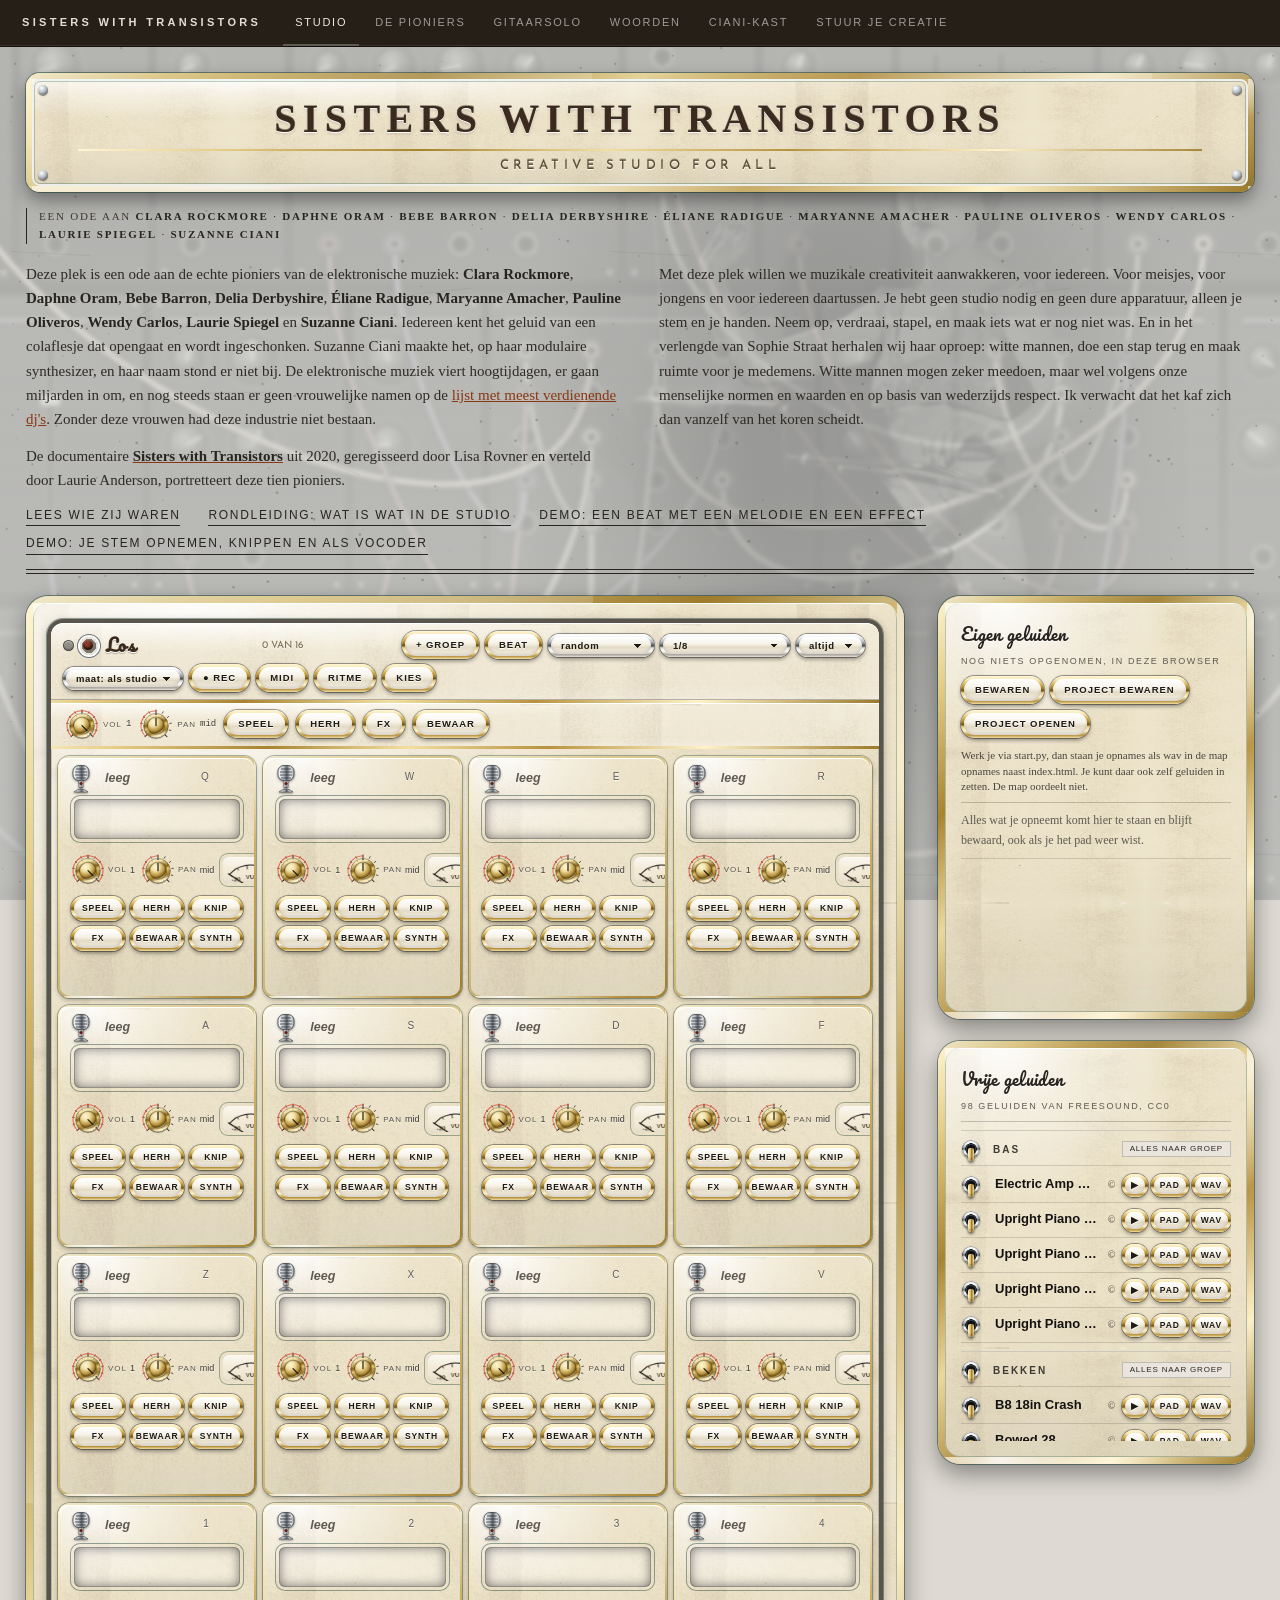
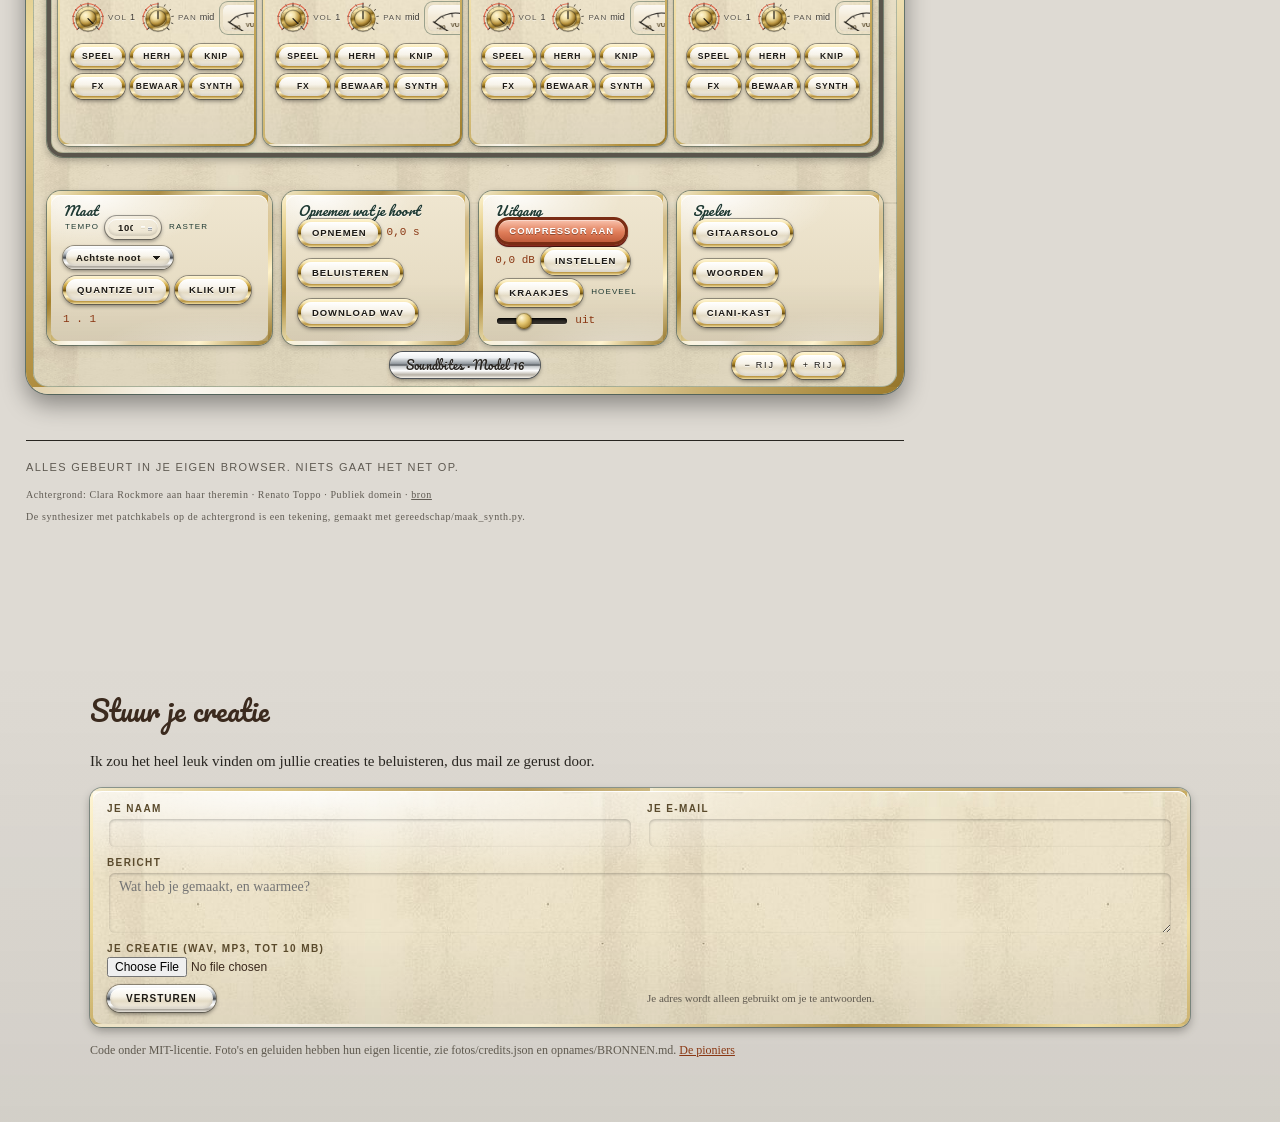
==== commit a3f9e2d5: "studio bouw 102 goud" ====
--- a/studio.html
+++ b/studio.html
@@ -1475,7 +1475,8 @@
 :root{--lak:linear-gradient(180deg,#fbf6e8 0%,#f3ead4 45%,#e6dbc0 100%);
   --lakglans:linear-gradient(172deg, rgba(255,255,255,.95) 0%, rgba(255,255,255,.55) 9%, rgba(255,255,255,.05) 22%, rgba(255,255,255,0) 40%, rgba(255,255,255,0) 68%, rgba(255,255,255,.28) 84%, rgba(255,255,255,.05) 100%);
   --chroomring:linear-gradient(180deg,#ffffff 0%,#f2f4f6 14%,#b9c0c6 32%,#5d6268 48%,#3f4347 52%,#d9dcdf 60%,#ffffff 74%,#a9a49a 90%,#e8e4dc 100%);
-  --chroomvlak:linear-gradient(180deg,#ffffff 0%,#eef1f3 22%,#8e959b 46%,#4e5358 50%,#c9ccce 56%,#fdfdfd 72%,#b7b1a6 88%,#f4f1ea 100%)}
+  --chroomvlak:linear-gradient(180deg,#ffffff 0%,#eef1f3 22%,#8e959b 46%,#4e5358 50%,#c9ccce 56%,#fdfdfd 72%,#b7b1a6 88%,#f4f1ea 100%);
+  --knopring:var(--chroomring)}
 .pad,.pad.gekozen,.zijkant,.synthplaat .module,.fxplaat .subblok{background-image:var(--lakglans), var(--lak) !important;background-size:auto, auto !important}
 .pad{box-shadow:inset 0 1px 0 #fff, inset 0 -1px 0 rgba(0,0,0,.18), inset 0 0 0 1px rgba(255,255,255,.5), 0 0 0 1px rgba(0,0,0,.25), 0 2px 5px rgba(0,0,0,.35) !important}
 .groepkop,.groepmix,.tvak{background-image:var(--lakglans), linear-gradient(180deg,var(--room),var(--room2))}
@@ -1489,15 +1490,15 @@
 .groepkop .mini,.groepmix .mini,.ritmebalk .mini,.kettingbalk .vakknop,.tvak button,.keuzebalk button,
 .pad .regel .mini,.lijst .bknoppen button,.bewaarrij button,.padmenu .menurij button,.gitaarrij .mini,.woordrij .mini,.plaatvoet button,.kast .rijknoppen button{
   border:3px solid transparent !important;border-radius:999px !important;
-  background:linear-gradient(180deg,#ffffff 0%,#f7f3e9 40%,#e4dbc5 62%,#f6f1e6 100%) padding-box, var(--chroomring) border-box !important;
+  background:linear-gradient(180deg,#ffffff 0%,#f7f3e9 40%,#e4dbc5 62%,#f6f1e6 100%) padding-box, var(--knopring) border-box !important;
   color:#1d1a15 !important;text-shadow:0 1px 0 rgba(255,255,255,.9) !important;
   box-shadow:0 1px 0 rgba(255,255,255,.9) inset, 0 -2px 3px rgba(0,0,0,.12) inset, 0 2px 4px rgba(0,0,0,.45), 0 0 0 1px rgba(0,0,0,.35) !important}
 .groepkop .mini:hover,.groepmix .mini:hover,.ritmebalk .mini:hover,.kettingbalk .vakknop:hover,.tvak button:hover,.keuzebalk button:hover,
 .pad .regel .mini:hover,.lijst .bknoppen button:hover,.bewaarrij button:hover,.padmenu .menurij button:hover,.gitaarrij .mini:hover,.woordrij .mini:hover,.plaatvoet button:hover,.kast .rijknoppen button:hover{
-  background:linear-gradient(180deg,#ffffff 0%,#fdfbf6 40%,#efe8d6 62%,#fff 100%) padding-box, var(--chroomring) border-box !important;color:#1d1a15 !important}
+  background:linear-gradient(180deg,#ffffff 0%,#fdfbf6 40%,#efe8d6 62%,#fff 100%) padding-box, var(--knopring) border-box !important;color:#1d1a15 !important}
 .groepkop .mini.aan,.groepmix .mini.aan,.ritmebalk .mini.aan,.kettingbalk .vakknop.aan,.tvak button.aan,.keuzebalk button.aan,
 .pad .regel .mini.aan,.lijst .bknoppen button.aan,.bewaarrij button.aan,.padmenu .menurij button.aan,.gitaarrij .mini.aan,.woordrij .mini.aan,.plaatvoet button.aan{
-  background:linear-gradient(180deg,#f9c2ad 0%,#e07e5a 55%,#c25d3c 100%) padding-box, var(--chroomring) border-box !important;color:#fff !important;text-shadow:0 1px 0 rgba(0,0,0,.35) !important}
+  background:linear-gradient(180deg,#f9c2ad 0%,#e07e5a 55%,#c25d3c 100%) padding-box, var(--knopring) border-box !important;color:#fff !important;text-shadow:0 1px 0 rgba(0,0,0,.35) !important}
 .groepkop .recknop.aan,.woordrij .mini.opneemt{background:linear-gradient(180deg,#f08a80 0%,#c9302a 55%,#8f1a15 100%) padding-box, var(--chroomring) border-box !important}
 .lijst .bknoppen button.gevaar,.groepkop .mini.gevaar{color:#8a3814 !important}
 .groepkop select,.groepmix select,.ritmebalk select,.tvak select,.tvak input[type=number],.kettingbalk .kettingveld{
@@ -1947,6 +1948,17 @@
 .cianikast .ckijk{margin:4px 14px 6px}
 .cianikast .ckijk .gitaarkijk{padding:2px 0}
 .kettingbalk .kettingveld.licht{box-shadow:0 0 0 3px rgba(255,212,0,.7) !important}
+/* Goud: de knopjes, draaiknoppen, schuifknoppen, hendels en schroeven zijn messing, bij de messing rand. De chromen lijsten blijven chroom. */
+:root{--goudknop:linear-gradient(180deg,#fff6d6 0%,#f1dfa3 28%,#c9a03a 50%,#e6cf8a 64%,#fff2c9 100%);
+  --goudbol:radial-gradient(circle at 35% 30%,#fff6d6,#e2c46e 40%,#a07a25 78%,#e6cf8a);
+  --schroef-a:url("data:image/svg+xml,%3Csvg%20xmlns%3D%27http%3A%2F%2Fwww.w3.org%2F2000%2Fsvg%27%20width%3D%2720%27%20height%3D%2720%27%3E%3Cdefs%3E%3CradialGradient%20id%3D%27m%27%20cx%3D%2734%25%27%20cy%3D%2728%25%27%3E%3Cstop%20offset%3D%270%27%20stop-color%3D%27%23fff6d6%27%2F%3E%3Cstop%20offset%3D%27.45%27%20stop-color%3D%27%23e2c46e%27%2F%3E%3Cstop%20offset%3D%27.8%27%20stop-color%3D%27%23a07a25%27%2F%3E%3Cstop%20offset%3D%271%27%20stop-color%3D%27%236b4f14%27%2F%3E%3C%2FradialGradient%3E%3C%2Fdefs%3E%3Ccircle%20cx%3D%2710%27%20cy%3D%2710%27%20r%3D%279%27%20fill%3D%27url%28%23m%29%27%20stroke%3D%27%234a3810%27%20stroke-opacity%3D%27.6%27%2F%3E%3Cg%20transform%3D%27rotate%2828%2010%2010%29%27%3E%3Crect%20x%3D%272.5%27%20y%3D%278.7%27%20width%3D%2715%27%20height%3D%272.6%27%20fill%3D%27%234a3810%27%20fill-opacity%3D%27.75%27%2F%3E%3Crect%20x%3D%272.5%27%20y%3D%2711.3%27%20width%3D%2715%27%20height%3D%270.8%27%20fill%3D%27%23fff6d6%27%20fill-opacity%3D%27.55%27%2F%3E%3C%2Fg%3E%3C%2Fsvg%3E");--schroef-b:url("data:image/svg+xml,%3Csvg%20xmlns%3D%27http%3A%2F%2Fwww.w3.org%2F2000%2Fsvg%27%20width%3D%2720%27%20height%3D%2720%27%3E%3Cdefs%3E%3CradialGradient%20id%3D%27m%27%20cx%3D%2734%25%27%20cy%3D%2728%25%27%3E%3Cstop%20offset%3D%270%27%20stop-color%3D%27%23fff6d6%27%2F%3E%3Cstop%20offset%3D%27.45%27%20stop-color%3D%27%23e2c46e%27%2F%3E%3Cstop%20offset%3D%27.8%27%20stop-color%3D%27%23a07a25%27%2F%3E%3Cstop%20offset%3D%271%27%20stop-color%3D%27%236b4f14%27%2F%3E%3C%2FradialGradient%3E%3C%2Fdefs%3E%3Ccircle%20cx%3D%2710%27%20cy%3D%2710%27%20r%3D%279%27%20fill%3D%27url%28%23m%29%27%20stroke%3D%27%234a3810%27%20stroke-opacity%3D%27.6%27%2F%3E%3Cg%20transform%3D%27rotate%28-40%2010%2010%29%27%3E%3Crect%20x%3D%272.5%27%20y%3D%278.7%27%20width%3D%2715%27%20height%3D%272.6%27%20fill%3D%27%234a3810%27%20fill-opacity%3D%27.75%27%2F%3E%3Crect%20x%3D%272.5%27%20y%3D%2711.3%27%20width%3D%2715%27%20height%3D%270.8%27%20fill%3D%27%23fff6d6%27%20fill-opacity%3D%27.55%27%2F%3E%3C%2Fg%3E%3C%2Fsvg%3E")}
+:root{--chroomknop:var(--goudknop)}
+.plaat .schroef{background:var(--goudbol)}
+input[type=range]::-webkit-slider-thumb{background:var(--goudbol)}
+input[type=range]::-moz-range-thumb{background:var(--goudbol)}
+input[type=checkbox]::after{background:linear-gradient(90deg,#fff6d6,#e2c46e 40%,#a07a25 60%,#f1dfa3)}
+::-webkit-scrollbar-thumb{background:var(--goudknop) padding-box, var(--chroomring) border-box}
+:root{--knopring:linear-gradient(180deg,#fff6d6 0%,#f7e7b4 14%,#d2ab45 32%,#8c6a1a 48%,#6b4f14 52%,#e6cf8a 60%,#fff2c9 74%,#b8933f 90%,#f1dfa3 100%)}
 </style>
 </head>
 <body>
@@ -11593,13 +11605,13 @@
         '<stop offset="100%" stop-color="#22201c"/></radialGradient>' +
         '<linearGradient id="chr" x1="0" y1="0" x2="1" y2="1"><stop offset="0" stop-color="#ffffff"/><stop offset=".35" stop-color="#cfcbc0"/>' +
         '<stop offset=".5" stop-color="#7d7870"/><stop offset=".65" stop-color="#e9e6dd"/><stop offset="1" stop-color="#9a958a"/></linearGradient></defs>' +
-        '<linearGradient id="rok" x1="0" y1="0" x2="0.3" y2="1"><stop offset="0" stop-color="#ffffff"/><stop offset=".25" stop-color="#d9dcdf"/><stop offset=".5" stop-color="#6c7278"/><stop offset=".62" stop-color="#c7cbce"/><stop offset=".85" stop-color="#8e959b"/><stop offset="1" stop-color="#f4f6f8"/></linearGradient>' +
-        '<radialGradient id="dop" cx="35%" cy="28%" r="75%"><stop offset="0" stop-color="#ffffff"/><stop offset=".35" stop-color="#e6e9eb"/><stop offset=".7" stop-color="#8e959b"/><stop offset=".9" stop-color="#5d6268"/><stop offset="1" stop-color="#d9dcdf"/></radialGradient></defs>' +
+        '<linearGradient id="rok" x1="0" y1="0" x2="0.3" y2="1"><stop offset="0" stop-color="#fff6d6"/><stop offset=".25" stop-color="#f1dfa3"/><stop offset=".5" stop-color="#8c6a1a"/><stop offset=".62" stop-color="#e2c46e"/><stop offset=".85" stop-color="#a07a25"/><stop offset="1" stop-color="#fff2c9"/></linearGradient>' +
+        '<radialGradient id="dop" cx="35%" cy="28%" r="75%"><stop offset="0" stop-color="#fff6d6"/><stop offset=".35" stop-color="#f1dfa3"/><stop offset=".7" stop-color="#b8933f"/><stop offset=".9" stop-color="#6b4f14"/><stop offset="1" stop-color="#e6cf8a"/></radialGradient></defs>' +
         // de schaal op het paneel: elf streepjes, de lange bij begin, midden en eind
         '<line x1="50" y1="6" x2="50" y2="14" stroke="#2a2723" stroke-width="3" stroke-linecap="round" transform="rotate(-135 50 52)"/><line x1="50" y1="6" x2="50" y2="11" stroke="#2a2723" stroke-width="2" stroke-linecap="round" transform="rotate(-108 50 52)"/><line x1="50" y1="6" x2="50" y2="11" stroke="#2a2723" stroke-width="2" stroke-linecap="round" transform="rotate(-81 50 52)"/><line x1="50" y1="6" x2="50" y2="11" stroke="#2a2723" stroke-width="2" stroke-linecap="round" transform="rotate(-54 50 52)"/><line x1="50" y1="6" x2="50" y2="11" stroke="#2a2723" stroke-width="2" stroke-linecap="round" transform="rotate(-27 50 52)"/><line x1="50" y1="6" x2="50" y2="14" stroke="#2a2723" stroke-width="3" stroke-linecap="round" transform="rotate(0 50 52)"/><line x1="50" y1="6" x2="50" y2="11" stroke="#2a2723" stroke-width="2" stroke-linecap="round" transform="rotate(27 50 52)"/><line x1="50" y1="6" x2="50" y2="11" stroke="#2a2723" stroke-width="2" stroke-linecap="round" transform="rotate(54 50 52)"/><line x1="50" y1="6" x2="50" y2="11" stroke="#2a2723" stroke-width="2" stroke-linecap="round" transform="rotate(81 50 52)"/><line x1="50" y1="6" x2="50" y2="11" stroke="#2a2723" stroke-width="2" stroke-linecap="round" transform="rotate(108 50 52)"/><line x1="50" y1="6" x2="50" y2="14" stroke="#2a2723" stroke-width="3" stroke-linecap="round" transform="rotate(135 50 52)"/>' +
         '<path class="boog" fill="none" stroke="#e0553a" stroke-width="3" stroke-linecap="round" opacity=".9"/>' +
         // bakelieten rok met ribbels, chromen ring, ivoren dop
-        '<circle cx="50" cy="52" r="36" fill="url(#rok)" stroke="#3f4347" stroke-width="1"/>' +
+        '<circle cx="50" cy="52" r="36" fill="url(#rok)" stroke="#4a3810" stroke-width="1"/>' +
         '<line x1="50" y1="16" x2="50" y2="21" stroke="rgba(0,0,0,.28)" stroke-width="2" transform="rotate(0 50 52)"/><line x1="50" y1="16" x2="50" y2="21" stroke="rgba(0,0,0,.28)" stroke-width="2" transform="rotate(30 50 52)"/><line x1="50" y1="16" x2="50" y2="21" stroke="rgba(0,0,0,.28)" stroke-width="2" transform="rotate(60 50 52)"/><line x1="50" y1="16" x2="50" y2="21" stroke="rgba(0,0,0,.28)" stroke-width="2" transform="rotate(90 50 52)"/><line x1="50" y1="16" x2="50" y2="21" stroke="rgba(0,0,0,.28)" stroke-width="2" transform="rotate(120 50 52)"/><line x1="50" y1="16" x2="50" y2="21" stroke="rgba(0,0,0,.28)" stroke-width="2" transform="rotate(150 50 52)"/><line x1="50" y1="16" x2="50" y2="21" stroke="rgba(0,0,0,.28)" stroke-width="2" transform="rotate(180 50 52)"/><line x1="50" y1="16" x2="50" y2="21" stroke="rgba(0,0,0,.28)" stroke-width="2" transform="rotate(210 50 52)"/><line x1="50" y1="16" x2="50" y2="21" stroke="rgba(0,0,0,.28)" stroke-width="2" transform="rotate(240 50 52)"/><line x1="50" y1="16" x2="50" y2="21" stroke="rgba(0,0,0,.28)" stroke-width="2" transform="rotate(270 50 52)"/><line x1="50" y1="16" x2="50" y2="21" stroke="rgba(0,0,0,.28)" stroke-width="2" transform="rotate(300 50 52)"/><line x1="50" y1="16" x2="50" y2="21" stroke="rgba(0,0,0,.28)" stroke-width="2" transform="rotate(330 50 52)"/>' +
         '<circle cx="50" cy="52" r="27" fill="#2a2d30" opacity=".35"/>' +
         '<circle cx="50" cy="52" r="24" fill="url(#dop)" stroke="rgba(0,0,0,.45)" stroke-width="1"/>' +
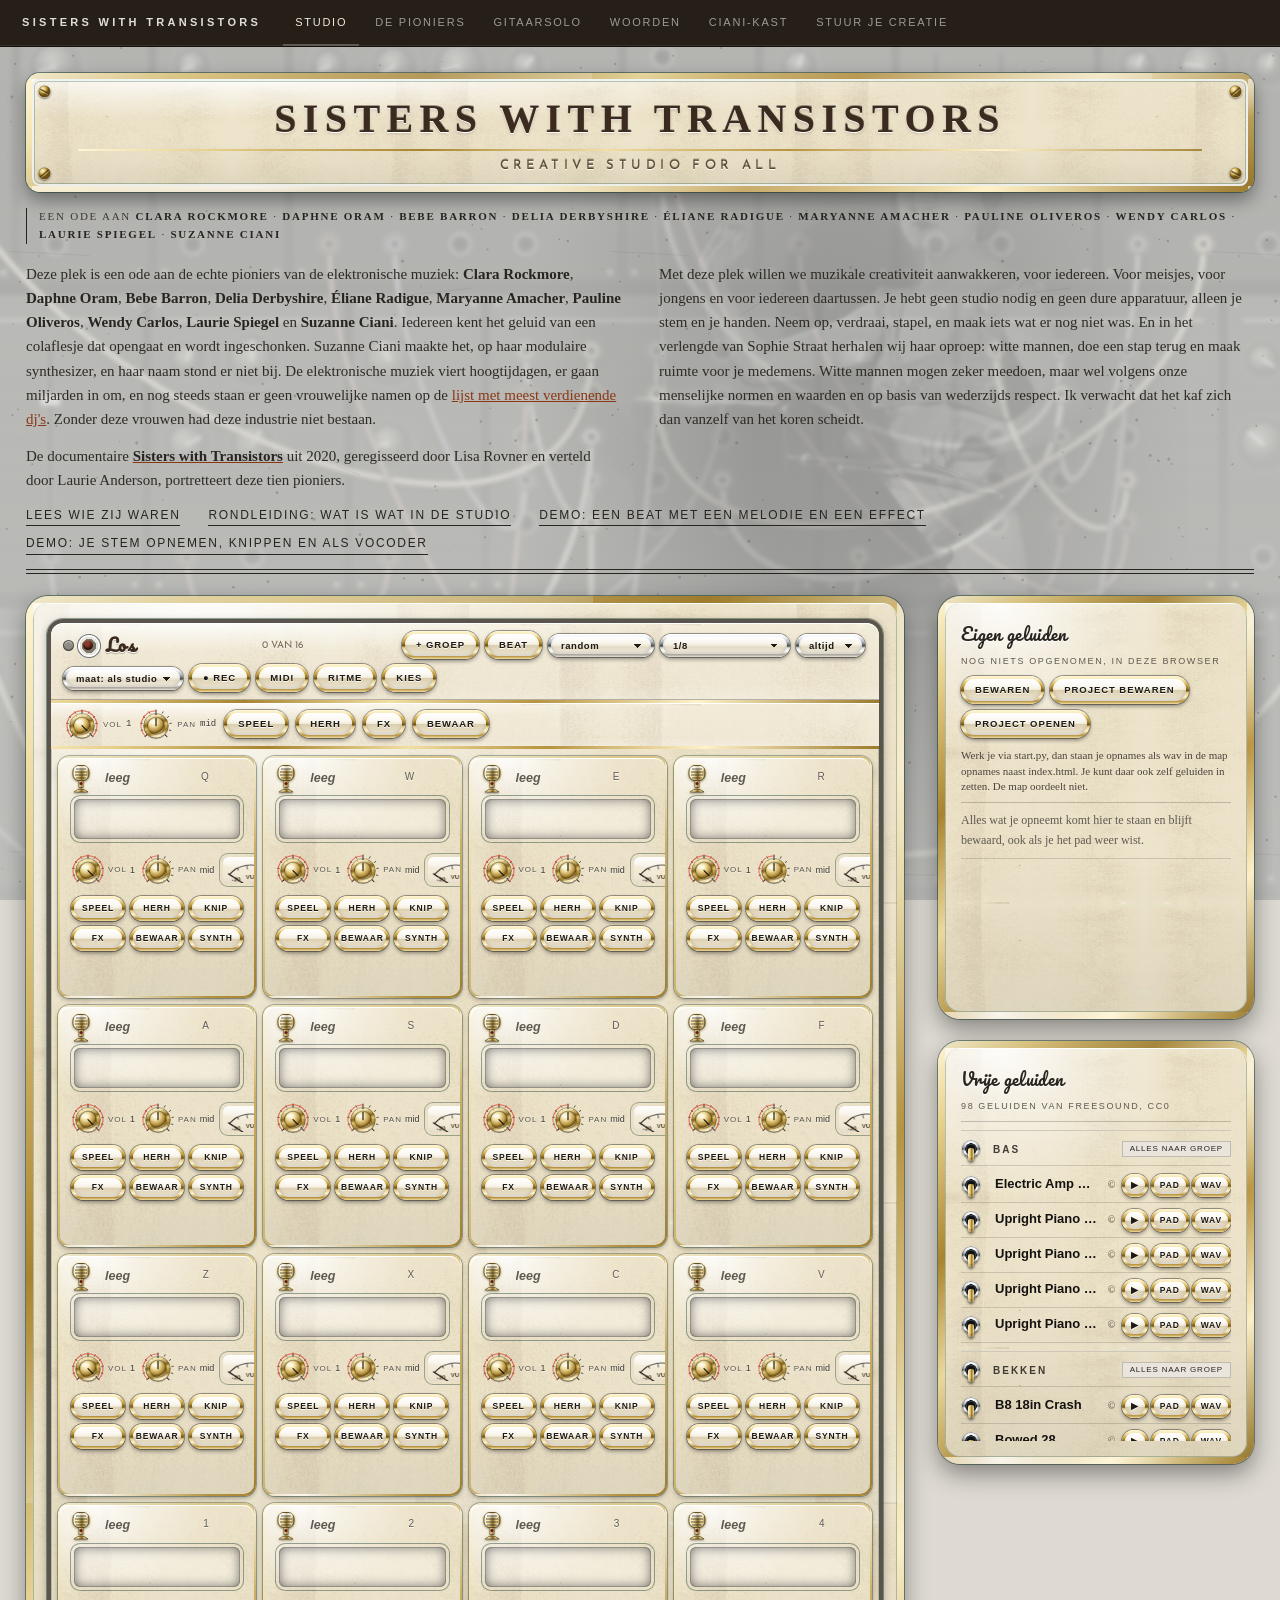
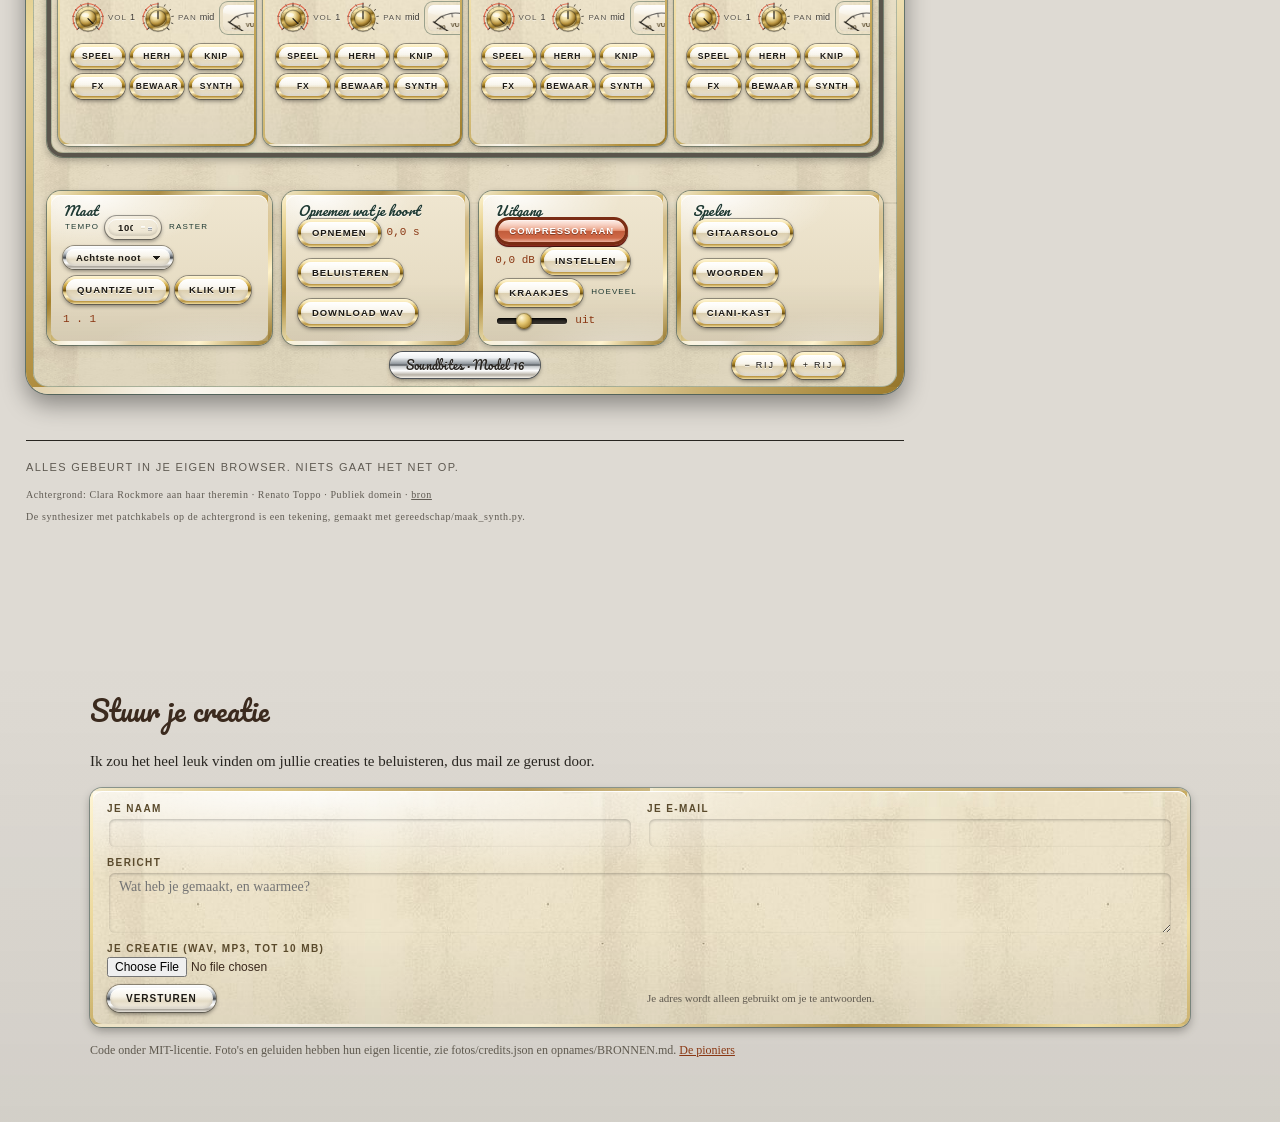
==== commit a66696cf: "studio bouw 105" ====
--- a/studio.html
+++ b/studio.html
@@ -1490,15 +1490,15 @@
 .groepkop .mini,.groepmix .mini,.ritmebalk .mini,.kettingbalk .vakknop,.tvak button,.keuzebalk button,
 .pad .regel .mini,.lijst .bknoppen button,.bewaarrij button,.padmenu .menurij button,.gitaarrij .mini,.woordrij .mini,.plaatvoet button,.kast .rijknoppen button{
   border:3px solid transparent !important;border-radius:999px !important;
-  background:linear-gradient(180deg,#ffffff 0%,#f7f3e9 40%,#e4dbc5 62%,#f6f1e6 100%) padding-box, var(--knopring) border-box !important;
+  background:linear-gradient(180deg,rgba(255,255,255,.95) 0%,rgba(255,255,255,.55) 40%,rgba(255,255,255,0) 52%,rgba(255,255,255,0) 82%,rgba(255,255,255,.45) 100%) padding-box, linear-gradient(180deg,#f9f4e7 0%,#eee6d0 50%,#dccfb0 52%,#efe7d4 100%) padding-box, var(--knopring) border-box !important;
   color:#1d1a15 !important;text-shadow:0 1px 0 rgba(255,255,255,.9) !important;
   box-shadow:0 1px 0 rgba(255,255,255,.9) inset, 0 -2px 3px rgba(0,0,0,.12) inset, 0 2px 4px rgba(0,0,0,.45), 0 0 0 1px rgba(0,0,0,.35) !important}
 .groepkop .mini:hover,.groepmix .mini:hover,.ritmebalk .mini:hover,.kettingbalk .vakknop:hover,.tvak button:hover,.keuzebalk button:hover,
 .pad .regel .mini:hover,.lijst .bknoppen button:hover,.bewaarrij button:hover,.padmenu .menurij button:hover,.gitaarrij .mini:hover,.woordrij .mini:hover,.plaatvoet button:hover,.kast .rijknoppen button:hover{
-  background:linear-gradient(180deg,#ffffff 0%,#fdfbf6 40%,#efe8d6 62%,#fff 100%) padding-box, var(--knopring) border-box !important;color:#1d1a15 !important}
+  background:linear-gradient(180deg,rgba(255,255,255,.95) 0%,rgba(255,255,255,.55) 40%,rgba(255,255,255,0) 52%,rgba(255,255,255,0) 82%,rgba(255,255,255,.45) 100%) padding-box, linear-gradient(180deg,#fffdf8 0%,#f6f0e1 50%,#e6dcc2 52%,#f8f3e8 100%) padding-box, var(--knopring) border-box !important;color:#1d1a15 !important}
 .groepkop .mini.aan,.groepmix .mini.aan,.ritmebalk .mini.aan,.kettingbalk .vakknop.aan,.tvak button.aan,.keuzebalk button.aan,
 .pad .regel .mini.aan,.lijst .bknoppen button.aan,.bewaarrij button.aan,.padmenu .menurij button.aan,.gitaarrij .mini.aan,.woordrij .mini.aan,.plaatvoet button.aan{
-  background:linear-gradient(180deg,#f9c2ad 0%,#e07e5a 55%,#c25d3c 100%) padding-box, var(--knopring) border-box !important;color:#fff !important;text-shadow:0 1px 0 rgba(0,0,0,.35) !important}
+  background:linear-gradient(180deg,rgba(255,255,255,.7) 0%,rgba(255,255,255,.3) 40%,rgba(255,255,255,0) 52%,rgba(255,255,255,0) 82%,rgba(255,255,255,.45) 100%) padding-box, linear-gradient(180deg,#f9c2ad 0%,#e07e5a 50%,#c25d3c 52%,#d9714f 100%) padding-box, var(--knopring) border-box !important;color:#fff !important;text-shadow:0 1px 0 rgba(0,0,0,.35) !important}
 .groepkop .recknop.aan,.woordrij .mini.opneemt{background:linear-gradient(180deg,#f08a80 0%,#c9302a 55%,#8f1a15 100%) padding-box, var(--chroomring) border-box !important}
 .lijst .bknoppen button.gevaar,.groepkop .mini.gevaar{color:#8a3814 !important}
 .groepkop select,.groepmix select,.ritmebalk select,.tvak select,.tvak input[type=number],.kettingbalk .kettingveld{
@@ -1628,7 +1628,7 @@
 .pad .padmix .vu{width:60px;height:32px;margin-left:auto;flex:0 0 auto;border:3px solid transparent;border-radius:8px;
   background:#f3ead6 padding-box, var(--groenmetaal) border-box;box-shadow:inset 0 1px 3px rgba(0,0,0,.35), 0 0 0 1px rgba(0,40,30,.35)}
 .opnameknop{width:26px !important;height:30px !important;border:0 !important;background:transparent !important;border-radius:4px !important;padding:0 !important;box-shadow:none !important;top:6px !important;left:8px !important}
-.opnameknop svg{width:100%;height:100%;display:block;filter:drop-shadow(0 1px 1px rgba(0,0,0,.5))}
+.opnameknop svg{width:100%;height:100%;display:block;filter:drop-shadow(0 1px 1px rgba(0,0,0,.5)) drop-shadow(0 0 2px rgba(255,240,190,.9))}
 .opnameknop:hover svg{filter:drop-shadow(0 0 3px rgba(255,255,255,.9))}
 .opnameknop i{display:none}
 .pad.neemtop .opnameknop .miclamp{fill:#ff3b2f;filter:drop-shadow(0 0 3px #ff3b2f);animation:recpuls 0.8s infinite alternate}
@@ -1949,7 +1949,7 @@
 .cianikast .ckijk .gitaarkijk{padding:2px 0}
 .kettingbalk .kettingveld.licht{box-shadow:0 0 0 3px rgba(255,212,0,.7) !important}
 /* Goud: de knopjes, draaiknoppen, schuifknoppen, hendels en schroeven zijn messing, bij de messing rand. De chromen lijsten blijven chroom. */
-:root{--goudknop:linear-gradient(180deg,#fff6d6 0%,#f1dfa3 28%,#c9a03a 50%,#e6cf8a 64%,#fff2c9 100%);
+:root{--goudknop:linear-gradient(180deg,#fffbea 0%,#fff3c9 30%,#d9b24a 50%,#b8933f 52%,#e6cf8a 70%,#fff6d6 100%);
   --goudbol:radial-gradient(circle at 35% 30%,#fff6d6,#e2c46e 40%,#a07a25 78%,#e6cf8a);
   --schroef-a:url("data:image/svg+xml,%3Csvg%20xmlns%3D%27http%3A%2F%2Fwww.w3.org%2F2000%2Fsvg%27%20width%3D%2720%27%20height%3D%2720%27%3E%3Cdefs%3E%3CradialGradient%20id%3D%27m%27%20cx%3D%2734%25%27%20cy%3D%2728%25%27%3E%3Cstop%20offset%3D%270%27%20stop-color%3D%27%23fff6d6%27%2F%3E%3Cstop%20offset%3D%27.45%27%20stop-color%3D%27%23e2c46e%27%2F%3E%3Cstop%20offset%3D%27.8%27%20stop-color%3D%27%23a07a25%27%2F%3E%3Cstop%20offset%3D%271%27%20stop-color%3D%27%236b4f14%27%2F%3E%3C%2FradialGradient%3E%3C%2Fdefs%3E%3Ccircle%20cx%3D%2710%27%20cy%3D%2710%27%20r%3D%279%27%20fill%3D%27url%28%23m%29%27%20stroke%3D%27%234a3810%27%20stroke-opacity%3D%27.6%27%2F%3E%3Cg%20transform%3D%27rotate%2828%2010%2010%29%27%3E%3Crect%20x%3D%272.5%27%20y%3D%278.7%27%20width%3D%2715%27%20height%3D%272.6%27%20fill%3D%27%234a3810%27%20fill-opacity%3D%27.75%27%2F%3E%3Crect%20x%3D%272.5%27%20y%3D%2711.3%27%20width%3D%2715%27%20height%3D%270.8%27%20fill%3D%27%23fff6d6%27%20fill-opacity%3D%27.55%27%2F%3E%3C%2Fg%3E%3C%2Fsvg%3E");--schroef-b:url("data:image/svg+xml,%3Csvg%20xmlns%3D%27http%3A%2F%2Fwww.w3.org%2F2000%2Fsvg%27%20width%3D%2720%27%20height%3D%2720%27%3E%3Cdefs%3E%3CradialGradient%20id%3D%27m%27%20cx%3D%2734%25%27%20cy%3D%2728%25%27%3E%3Cstop%20offset%3D%270%27%20stop-color%3D%27%23fff6d6%27%2F%3E%3Cstop%20offset%3D%27.45%27%20stop-color%3D%27%23e2c46e%27%2F%3E%3Cstop%20offset%3D%27.8%27%20stop-color%3D%27%23a07a25%27%2F%3E%3Cstop%20offset%3D%271%27%20stop-color%3D%27%236b4f14%27%2F%3E%3C%2FradialGradient%3E%3C%2Fdefs%3E%3Ccircle%20cx%3D%2710%27%20cy%3D%2710%27%20r%3D%279%27%20fill%3D%27url%28%23m%29%27%20stroke%3D%27%234a3810%27%20stroke-opacity%3D%27.6%27%2F%3E%3Cg%20transform%3D%27rotate%28-40%2010%2010%29%27%3E%3Crect%20x%3D%272.5%27%20y%3D%278.7%27%20width%3D%2715%27%20height%3D%272.6%27%20fill%3D%27%234a3810%27%20fill-opacity%3D%27.75%27%2F%3E%3Crect%20x%3D%272.5%27%20y%3D%2711.3%27%20width%3D%2715%27%20height%3D%270.8%27%20fill%3D%27%23fff6d6%27%20fill-opacity%3D%27.55%27%2F%3E%3C%2Fg%3E%3C%2Fsvg%3E")}
 :root{--chroomknop:var(--goudknop)}
@@ -1959,6 +1959,11 @@
 input[type=checkbox]::after{background:linear-gradient(90deg,#fff6d6,#e2c46e 40%,#a07a25 60%,#f1dfa3)}
 ::-webkit-scrollbar-thumb{background:var(--goudknop) padding-box, var(--chroomring) border-box}
 :root{--knopring:linear-gradient(180deg,#fff6d6 0%,#f7e7b4 14%,#d2ab45 32%,#8c6a1a 48%,#6b4f14 52%,#e6cf8a 60%,#fff2c9 74%,#b8933f 90%,#f1dfa3 100%)}
+/* de klinknagels op het logo en de koppen worden messing schroeven */
+.kop .plaatje .klink{width:13px;height:13px;background:var(--schroef-a) center/100% 100% no-repeat;box-shadow:0 1px 2px rgba(0,0,0,.45)}
+.kop .plaatje .klink.rb,.kop .plaatje .klink.lo{background-image:var(--schroef-b)}
+.kop h1::before,.kop h1::after,.kop h1 span.nagel{background:var(--schroef-a) center/100% 100% no-repeat}
+.kop h1::after,.kop h1 span.nagel:last-child{background-image:var(--schroef-b)}
 </style>
 </head>
 <body>
@@ -5294,10 +5299,34 @@
     return { bron, duur: pad.buffer.duration, synth: false };
 }
 
+// Eén gitaarmotor per gitaarpad, met de klank die erbij is bewaard.
+const gitaarMotoren = {};
+function gitaarPadMotor(i) {
+    const pad = pads[i]; if (!pad.gitaar) return null;
+    let m = gitaarMotoren[i];
+    if (!m || m.c !== ctx || m.sleutel !== JSON.stringify(pad.gitaar)) {
+        m = maakGitaarMotor(ctx, uitgang()); m.sleutel = JSON.stringify(pad.gitaar);
+        m.pasKlank(pad.gitaar.preset, pad.gitaar);
+        gitaarMotoren[i] = m;
+    }
+    return m;
+}
 function speel(i, opTijd, opties) {
     const pad = pads[i];
     opties = opties || {};
     if (!pad.buffer || !ctx) return;
+    // een pad uit de Gitaarsolo: de noten van de pianorol klinken door de gitaarmotor, niet als verschoven opname
+    if (pad.gitaar && opties.halveTonen !== undefined && !opties.zonderGitaar) {
+        const m = gitaarPadMotor(i);
+        if (m) {
+            const t = (opTijd !== undefined) ? opTijd : ctx.currentTime + 0.005;
+            const sp = (GITAARPRESETS[pad.gitaar.preset] && GITAARPRESETS[pad.gitaar.preset].spel) || { duur: 3, demp: 0.998, helder: 0.7 };
+            const duur = Math.max(0.25, Math.min(sp.duur || 3, opties.duur ? opties.duur + 0.6 : sp.duur || 3));
+            m.pluk(64 + (pad.pitch || 0) + opties.halveTonen, t, { demp: sp.demp, helder: sp.helder, duur, volume: (opties.volume || 1) * (pad.volume === undefined ? 1 : pad.volume) });
+            pad.laatsteStart = t;
+            return;
+        }
+    }
 
     if (pad.bron) { try { pad.bron.stop(); } catch (e) {} }
 
@@ -5314,11 +5343,14 @@
 
     const uit = ctx.createGain();
     uit.gain.value = 0.9 * padVolume(i) * (opties.volume === undefined ? 1 : opties.volume);
+    // onthouden wat er nu klinkt, zodat de volume- en panknop ook tijdens het spelen werken
+    pad.klinkt = { uit, pan: null, factor: 0.9 * (opties.volume === undefined ? 1 : opties.volume), bron };
     // Pan: per pad links, midden of rechts. Zonder StereoPanner gaat het recht door.
     if (ctx.createStereoPanner) {
         const pan = ctx.createStereoPanner();
         pan.pan.value = padPan(i);
         uit.connect(pan); pan.connect(groepUitgang(pad.groep));
+        pad.klinkt.pan = pan;
     } else {
         uit.connect(groepUitgang(pad.groep));
     }
@@ -7464,7 +7496,7 @@
 
 function alleenGegevens(p) {
     return {
-        naam: p.naam, effect: p.effect, keten: (p.keten || []).slice(), midi: p.midi ? JSON.parse(JSON.stringify(p.midi)) : null,
+        naam: p.naam, effect: p.effect, keten: (p.keten || []).slice(), midi: p.midi ? JSON.parse(JSON.stringify(p.midi)) : null, gitaar: p.gitaar ? Object.assign({}, p.gitaar) : null,
         eind: p.eind, pitch: p.pitch || 0, groep: (p.groep === undefined ? -1 : p.groep),
         parms: JSON.parse(JSON.stringify(p.parms || {})),
         herh: Object.assign({}, p.herh || {}),
@@ -7603,7 +7635,7 @@
             pads[i].buffer = b;
             pads[i].naam = r.naam || ('Bite ' + (i + 1));
             pads[i].effect = r.effect || 'geen';
-            pads[i].keten = r.keten || []; pads[i].midi = r.midi || null;
+            pads[i].keten = r.keten || []; pads[i].midi = r.midi || null; pads[i].gitaar = r.gitaar || null;
             pads[i].eind = r.eind || 'geen';
             pads[i].pitch = r.pitch || 0;
             pads[i].parms = r.parms || {};
@@ -7677,7 +7709,7 @@
             if (p.opgeslagenBuffer === p.buffer && p.opgeslagenMeta === meta) return;
             p.opgeslagenBuffer = p.buffer; p.opgeslagenMeta = meta;
             w.put({
-                naam: p.naam, effect: p.effect, keten: (p.keten || []).slice(), midi: p.midi ? JSON.parse(JSON.stringify(p.midi)) : null,
+                naam: p.naam, effect: p.effect, keten: (p.keten || []).slice(), midi: p.midi ? JSON.parse(JSON.stringify(p.midi)) : null, gitaar: p.gitaar ? Object.assign({}, p.gitaar) : null,
                 eind: p.eind, pitch: p.pitch || 0, herh: Object.assign({}, p.herh || {}),
                 groep: (p.groep === undefined ? -1 : p.groep),
                 volume: (p.volume === undefined ? 1 : p.volume), pan: p.pan || 0,
@@ -7744,7 +7776,7 @@
                         pads[i].effect = r.effect || 'geen';
                         pads[i].eind = r.eind || 'geen';
                         pads[i].pitch = r.pitch || 0;
-                        pads[i].keten = r.keten || (r.effect && r.effect !== 'geen' ? [r.effect] : []); pads[i].midi = r.midi || null;
+                        pads[i].keten = r.keten || (r.effect && r.effect !== 'geen' ? [r.effect] : []); pads[i].midi = r.midi || null; pads[i].gitaar = r.gitaar || null;
                         pads[i].herh = r.herh || {};
                         pads[i].groep = (r.groep === undefined ? -1 : r.groep);
                         pads[i].volume = (r.volume === undefined ? 1 : r.volume);
@@ -7817,11 +7849,11 @@
 
 // Een microfoon zoals op een podium in de jaren vijftig: chromen kop met grille, op een voetje.
 const MICROFOON_SVG = '<svg viewBox="0 0 24 30" aria-hidden="true">' +
-    '<defs><linearGradient id="micchroom" x1="0" y1="0" x2="1" y2="0"><stop offset="0" stop-color="#fff"/><stop offset=".35" stop-color="#b9c0c6"/><stop offset=".55" stop-color="#5d6268"/><stop offset=".8" stop-color="#e6e9eb"/><stop offset="1" stop-color="#9aa0a6"/></linearGradient></defs>' +
-    '<rect x="4" y="1.5" width="16" height="15" rx="6" fill="url(#micchroom)" stroke="#3f4347" stroke-width=".8"/>' +
+    '<defs><linearGradient id="micchroom" x1="0" y1="0" x2="1" y2="0"><stop offset="0" stop-color="#fff6d6"/><stop offset=".3" stop-color="#f1dfa3"/><stop offset=".55" stop-color="#8c6a1a"/><stop offset=".8" stop-color="#f7e7b4"/><stop offset="1" stop-color="#a07a25"/></linearGradient><linearGradient id="micglans" x1="0" y1="0" x2="0" y2="1"><stop offset="0" stop-color="#fff" stop-opacity=".95"/><stop offset="1" stop-color="#fff" stop-opacity="0"/></linearGradient></defs>' +
+    '<rect x="4" y="1.5" width="16" height="15" rx="6" fill="url(#micchroom)" stroke="#4a3810" stroke-width=".8"/><rect x="5" y="2.2" width="14" height="6" rx="4" fill="url(#micglans)"/><ellipse cx="8.5" cy="4.5" rx="2.6" ry="1.3" fill="#fff" opacity=".9"/>' +
     '<g stroke="#2a2d30" stroke-width="1" opacity=".75"><line x1="7" y1="5" x2="17" y2="5"/><line x1="6" y1="8" x2="18" y2="8"/><line x1="6" y1="11" x2="18" y2="11"/><line x1="7" y1="14" x2="17" y2="14"/></g>' +
-    '<rect x="10" y="16.5" width="4" height="7" fill="url(#micchroom)" stroke="#3f4347" stroke-width=".6"/>' +
-    '<path d="M5 28 Q12 22 19 28 Z" fill="url(#micchroom)" stroke="#3f4347" stroke-width=".6"/>' +
+    '<rect x="10" y="16.5" width="4" height="7" fill="url(#micchroom)" stroke="#4a3810" stroke-width=".6"/>' +
+    '<path d="M5 28 Q12 22 19 28 Z" fill="url(#micchroom)" stroke="#4a3810" stroke-width=".6"/>' +
     '<circle class="miclamp" cx="12" cy="19.5" r="1.6" fill="#6b1a12"/></svg>';
 function tekenPad(i) {
     const el = document.querySelector('[data-pad="' + i + '"]');
@@ -7912,7 +7944,10 @@
     // de naald
     const a = hoek(stand);
     g.strokeStyle = '#1d1a15'; g.lineWidth = 1.4; g.beginPath(); g.moveTo(cx, cy); g.lineTo(cx + Math.cos(a) * (r - 1), cy + Math.sin(a) * (r - 1)); g.stroke();
-    g.fillStyle = '#6c7278'; g.beginPath(); g.arc(cx, cy, 5, 0, Math.PI * 2); g.fill();
+    g.fillStyle = '#a07a25'; g.beginPath(); g.arc(cx, cy, 5, 0, Math.PI * 2); g.fill();
+    // het glas: een spiegeling over de bovenste helft
+    const glas = g.createLinearGradient(0, 0, 0, H * 0.55); glas.addColorStop(0, 'rgba(255,255,255,.75)'); glas.addColorStop(0.6, 'rgba(255,255,255,.25)'); glas.addColorStop(1, 'rgba(255,255,255,0)');
+    g.fillStyle = glas; g.beginPath(); g.moveTo(0, 0); g.lineTo(W, 0); g.lineTo(W, H * 0.3); g.quadraticCurveTo(W / 2, H * 0.62, 0, H * 0.3); g.closePath(); g.fill();
     g.textAlign = 'left';
 }
 // De naald van een pad bijwerken: het niveau van het geluid op dit moment maal de volumeknop.
@@ -8431,10 +8466,12 @@
         mix.addEventListener('mousedown', (e) => e.stopPropagation());
         const volKnop = maakKnop(PADVOLUME, padVolume(i), (v, klaar) => {
             pads[i].volume = v;
+            const k = pads[i].klinkt; if (k && ctx && k.bron === pads[i].bron) { try { k.uit.gain.setTargetAtTime(k.factor * v, ctx.currentTime, 0.03); } catch (e) {} }
             if (klaar) bewaarAlles();
         });
         const panKnop = maakKnop(PADPAN, padPan(i), (v, klaar) => {
             pads[i].pan = v;
+            const k = pads[i].klinkt; if (k && k.pan && ctx && k.bron === pads[i].bron) { try { k.pan.pan.setTargetAtTime(v, ctx.currentTime, 0.03); } catch (e) {} }
             if (klaar) bewaarAlles();
         });
         volKnop.classList.add('klein'); panKnop.classList.add('klein');
@@ -9988,7 +10025,15 @@
     hendrix: { naam: 'Hendrix',  uitleg: 'Funky zestienden met gedempte tikken en opslagen, zoals in zijn ritmespel', sw: false, pat: 'D.MU D.M. D.MU .M.U' },
     santana: { naam: 'Santana',  uitleg: 'Latin: een tumbao-achtig patroon met de nadruk op de en-tellen', sw: false, pat: 'D..U ..D. D..U ..D.' },
     prince:  { naam: 'Prince',   uitleg: 'Funk-chops: korte gedempte tikken op zestienden, af en toe een open aanslag', sw: false, pat: 'DM.M D.MM D.M. MDMU' },
-    raitt:   { naam: 'Raitt',    uitleg: 'Slide-blues shuffle: bas op de tel, aanslag ertussen, met ruimte', sw: true,  pat: 'BD.D BD.D' }
+    raitt:   { naam: 'Raitt',    uitleg: 'Slide-blues shuffle: bas op de tel, aanslag ertussen, met ruimte', sw: true,  pat: 'BD.D BD.D' },
+    // Baslijnen in de stijl van de dansplaten van Michael Jackson en The Jacksons. Eigen riffs in die stijl,
+    // geen transcripties: [stap in zestienden, halve tonen boven de grondtoon van het akkoord, lengte in zestienden].
+    basBillie: { naam: 'Bas: Billie', uitleg: 'Strakke, herhalende mineurlijn in achtsten met kwint en septiem, zoals de bas onder Billie Jean', sw: false, pat: '................',
+                 bas: [[0, 0, 2], [2, 12, 1], [4, 10, 2], [6, 7, 1], [8, 0, 1], [9, 0, 1], [10, 5, 1], [12, 7, 2], [14, 10, 1], [15, 12, 1]] },
+    basWall:   { naam: 'Bas: Off the Wall', uitleg: 'Disco-funk met octaafsprongen en korte slap-tikken, zoals de bas op Off the Wall', sw: false, pat: '................',
+                 bas: [[0, 0, 1], [1, 12, 1], [2, 0, 1], [4, 12, 1], [5, 0, 1], [7, 12, 1], [8, 10, 1], [9, 12, 1], [11, 7, 1], [12, 0, 1], [13, 12, 1], [14, 0, 1], [15, 3, 1]] },
+    basBoogie: { naam: 'Bas: Boogie', uitleg: 'Boogie-disco: octaafstuiter met een opstapje aan het eind van de maat, zoals de bas onder Blame It on the Boogie', sw: false, pat: '................',
+                 bas: [[0, 0, 1], [2, 12, 1], [4, 0, 1], [6, 12, 1], [8, 0, 1], [10, 12, 1], [12, 7, 1], [13, 9, 1], [14, 10, 1], [15, 11, 1]] }
 };
 
 const GITAARLICKS = [
@@ -10048,58 +10093,46 @@
     ksCache[sleutel] = buf;
     return buf;
 }
-let gitaar = null;
-function openGitaar() {
-    if (gitaar) return;
-    zorgCtx(); if (ctx.state === 'suspended') ctx.resume();
-    const sr = ctx.sampleRate;
+// De gitaarmotor: de hele keten van snaar tot uitgang, los van de plaat, zodat een pad
+// met een gitaaropname zijn noten met precies dezelfde klank kan spelen als de Gitaarsolo.
+function maakGitaarMotor(c, doel) {
+    const sr = c.sampleRate;
     // de keten: bronnen -> drive -> wah -> delay/direct -> uitgang
-    const inGain = ctx.createGain(); inGain.gain.value = 0.5;
-    const ws = ctx.createWaveShaper(); ws.oversample = '2x';
-    const naDrive = ctx.createGain(); naDrive.gain.value = 0.7;
-    const wah = ctx.createBiquadFilter(); wah.type = 'bandpass'; wah.Q.value = 4; wah.frequency.value = 800;
-    const wahMix = ctx.createGain(); wahMix.gain.value = 1;
-    const droog = ctx.createGain(); droog.gain.value = 0;
-    const delay = ctx.createDelay(1.5); delay.delayTime.value = slagDuur() * 0.75;
-    const terug = ctx.createGain(); terug.gain.value = 0.35;
-    const delayMix = ctx.createGain(); delayMix.gain.value = 0.25;
-    const uit = ctx.createGain(); uit.gain.value = 0.9;
+    const inGain = c.createGain(); inGain.gain.value = 0.5;
+    const ws = c.createWaveShaper(); ws.oversample = '2x';
+    const naDrive = c.createGain(); naDrive.gain.value = 0.7;
+    const wah = c.createBiquadFilter(); wah.type = 'bandpass'; wah.Q.value = 4; wah.frequency.value = 800;
+    const wahMix = c.createGain(); wahMix.gain.value = 1;
+    const droog = c.createGain(); droog.gain.value = 0;
+    const delay = c.createDelay(1.5); delay.delayTime.value = slagDuur() * 0.75;
+    const terug = c.createGain(); terug.gain.value = 0.35;
+    const delayMix = c.createGain(); delayMix.gain.value = 0.25;
+    const uit = c.createGain(); uit.gain.value = 0.9;
     // dikker: een schep laag-midden voor de drive, en een compressor achteraan die de noten lang en vol houdt
-    const dik = ctx.createBiquadFilter(); dik.type = 'lowshelf'; dik.frequency.value = 220; dik.gain.value = 5;
-    const midden = ctx.createBiquadFilter(); midden.type = 'peaking'; midden.frequency.value = 800; midden.Q.value = 0.8; midden.gain.value = 3;
-    const glans = ctx.createBiquadFilter(); glans.type = 'highshelf'; glans.frequency.value = 2800; glans.gain.value = 0;   // de bite van een heldere versterker
+    const dik = c.createBiquadFilter(); dik.type = 'lowshelf'; dik.frequency.value = 220; dik.gain.value = 5;
+    const midden = c.createBiquadFilter(); midden.type = 'peaking'; midden.frequency.value = 800; midden.Q.value = 0.8; midden.gain.value = 3;
+    const glans = c.createBiquadFilter(); glans.type = 'highshelf'; glans.frequency.value = 2800; glans.gain.value = 0;   // de bite van een heldere versterker
     inGain.connect(dik); dik.connect(midden); midden.connect(glans); glans.connect(ws); ws.connect(naDrive); naDrive.connect(wah); naDrive.connect(droog);
     wah.connect(wahMix); wahMix.connect(uit); droog.connect(uit);
     wahMix.connect(delay); droog.connect(delay); delay.connect(terug); terug.connect(delay); delay.connect(delayMix); delayMix.connect(uit);
     // na de wah: vibe (vier allpass-trappen met een langzame LFO, de draaiende fase),
     // tremolo (de versterker die pulseert) en een zendknop naar de gedeelde galm
-    const vibeTrappen = [0, 1, 2, 3].map(() => { const a = ctx.createBiquadFilter(); a.type = 'allpass'; a.frequency.value = 700; a.Q.value = 0.6; return a; });
-    const vibeLfo = ctx.createOscillator(); vibeLfo.type = 'sine'; vibeLfo.frequency.value = 0.7;
-    const vibeDiep = ctx.createGain(); vibeDiep.gain.value = 0; vibeLfo.connect(vibeDiep); vibeTrappen.forEach(a => vibeDiep.connect(a.frequency)); vibeLfo.start();
-    const vibeNat = ctx.createGain(); vibeNat.gain.value = 0; const vibeDroog = ctx.createGain(); vibeDroog.gain.value = 1;
+    const vibeTrappen = [0, 1, 2, 3].map(() => { const a = c.createBiquadFilter(); a.type = 'allpass'; a.frequency.value = 700; a.Q.value = 0.6; return a; });
+    const vibeLfo = c.createOscillator(); vibeLfo.type = 'sine'; vibeLfo.frequency.value = 0.7;
+    const vibeDiep = c.createGain(); vibeDiep.gain.value = 0; vibeLfo.connect(vibeDiep); vibeTrappen.forEach(a => vibeDiep.connect(a.frequency)); vibeLfo.start();
+    const vibeNat = c.createGain(); vibeNat.gain.value = 0; const vibeDroog = c.createGain(); vibeDroog.gain.value = 1;
     uit.connect(vibeDroog); uit.connect(vibeTrappen[0]); for (let k = 1; k < vibeTrappen.length; k++) vibeTrappen[k - 1].connect(vibeTrappen[k]); vibeTrappen[vibeTrappen.length - 1].connect(vibeNat);
-    const trem = ctx.createGain(); trem.gain.value = 1;
-    const tremLfo = ctx.createOscillator(); tremLfo.type = 'sine'; tremLfo.frequency.value = 5.5;
-    const tremDiep = ctx.createGain(); tremDiep.gain.value = 0; tremLfo.connect(tremDiep); tremDiep.connect(trem.gain); tremLfo.start();
+    const trem = c.createGain(); trem.gain.value = 1;
+    const tremLfo = c.createOscillator(); tremLfo.type = 'sine'; tremLfo.frequency.value = 5.5;
+    const tremDiep = c.createGain(); tremDiep.gain.value = 0; tremLfo.connect(tremDiep); tremDiep.connect(trem.gain); tremLfo.start();
     vibeDroog.connect(trem); vibeNat.connect(trem);
-    const comp = ctx.createDynamicsCompressor(); comp.threshold.value = -22; comp.ratio.value = 5; comp.attack.value = 0.004; comp.release.value = 0.25; comp.knee.value = 8;
-    const eind = ctx.createGain(); eind.gain.value = 1.4; trem.connect(comp); comp.connect(eind); eind.connect(uitgang());
-    // Een band die meeloopt: de laatste 40 seconden van wat de gitaar maakt, voor Solo naar pad.
-    const band = { stukken: [], proc: ctx.createScriptProcessor(4096, 1, 1) };
-    band.proc.onaudioprocess = (e) => { band.stukken.push({ t: ctx.currentTime, d: new Float32Array(e.inputBuffer.getChannelData(0)) }); const grens = ctx.currentTime - 40; while (band.stukken.length && band.stukken[0].t < grens) band.stukken.shift(); };
-    eind.connect(band.proc); band.proc.connect(ctx.destination);
-    const bandUitsnede = (van, tot) => {
-        const st2 = band.stukken.filter(x => x.t + x.d.length / sr >= van && x.t <= tot); if (!st2.length) return null;
-        const totaal = st2.reduce((n, x) => n + x.d.length, 0); const data = new Float32Array(totaal); let p = 0; st2.forEach(x => { data.set(x.d, p); p += x.d.length; });
-        const a = Math.max(0, Math.floor((van - st2[0].t) * sr)), b = Math.min(totaal, Math.floor((tot - st2[0].t) * sr)); if (b - a < 100) return null;
-        const buf = ctx.createBuffer(1, b - a, sr); buf.copyToChannel(data.slice(a, b), 0); return buf;
-    };
+    const comp = c.createDynamicsCompressor(); comp.threshold.value = -22; comp.ratio.value = 5; comp.attack.value = 0.004; comp.release.value = 0.25; comp.knee.value = 8;
+    const eind = c.createGain(); eind.gain.value = 1.4; trem.connect(comp); comp.connect(eind); eind.connect(doel);
     const galm = maakGalm(1.5); galm.gain.value = 1;
-    const galmZend = ctx.createGain(); galmZend.gain.value = 0.15; eind.connect(galmZend); galmZend.connect(galm);
-    const st = { x: 0.5, y: 0.5, drive: 0.45, stijl: 'strum', akkoord: 0, noot: 64, bronnen: [], vast: false, vibrato: 0, laatsteBeweging: 0,
-                 vibe: 0, trem: 0, galm: 0.15, echo: 0.25, octaaf: 0, preset: 'schoon', stem: 0.5, vocoder: null, vocMix: 0.9, zingt: false, zingNoot: null, zingPeil: 0, leadBron: null, leadNoot: null };
+    const galmZend = c.createGain(); galmZend.gain.value = 0.15; eind.connect(galmZend); galmZend.connect(galm);
+    const st = { x: 0.5, y: 0.5, drive: 0.45, vibe: 0, trem: 0, galm: 0.15, echo: 0.25, octaaf: 0, preset: 'schoon', bronnen: [], leadBron: null, gespeeld: null };
     const zetEffecten = () => {
-        const nu = ctx.currentTime;
+        const nu = c.currentTime;
         vibeDiep.gain.setTargetAtTime(st.vibe * 500, nu, 0.05); vibeNat.gain.setTargetAtTime(st.vibe, nu, 0.05); vibeDroog.gain.setTargetAtTime(1 - st.vibe * 0.5, nu, 0.05);
         vibeLfo.frequency.setTargetAtTime(0.4 + st.vibe * 1.2, nu, 0.05);
         trem.gain.setTargetAtTime(1 - st.trem * 0.45, nu, 0.05); tremDiep.gain.setTargetAtTime(st.trem * 0.45, nu, 0.05);
@@ -10112,13 +10145,78 @@
         ws.curve = c; naDrive.gain.value = 0.7 / (1 + st.drive * 2);
     };
     zetDrive(); zetEffecten();
-    const zetWah = () => { const f = 300 * Math.pow(3000 / 300, st.x); wah.frequency.setTargetAtTime(f, ctx.currentTime, 0.02); };
+    const zetWah = () => { const f = 300 * Math.pow(3000 / 300, st.x); wah.frequency.setTargetAtTime(f, c.currentTime, 0.02); };
     const zetBend = () => {
         // omhoog = hoger, tot een octaaf; omlaag = lager, tot een octaaf; vibrato uit de beweging
         const halve = (st.y - 0.5) * -24;
         const rate = Math.pow(2, halve / 12);
-        st.bronnen.forEach(b => { try { b.playbackRate.setTargetAtTime(rate * b.basisRate, ctx.currentTime, 0.02); } catch (e) {} });
+        st.bronnen.forEach(b => { try { b.playbackRate.setTargetAtTime(rate * b.basisRate, c.currentTime, 0.02); } catch (e) {} });
         return halve;
+    };
+    const pluk = (midi, wanneer, opties) => {
+        opties = opties || {};
+        const demp = opties.demp !== undefined ? opties.demp : 0.996;
+        const buf = ksSnaar(midi, opties.duur || 2.5, demp, opties.helder || 0.6, sr);
+        const b = c.createBufferSource(); b.buffer = buf;
+        const g = c.createGain(); g.gain.value = opties.volume || 1;
+        const halve = (st.y - 0.5) * -24; b.basisRate = 1; b.playbackRate.value = Math.pow(2, halve / 12);
+        b.connect(g); g.connect(inGain); b.start(wanneer);
+        if (opties.gate) { g.gain.setValueAtTime(opties.volume || 1, wanneer + opties.gate); g.gain.exponentialRampToValueAtTime(0.001, wanneer + opties.gate + 0.04); b.stop(wanneer + opties.gate + 0.1); }
+        else b.stop(wanneer + (opties.duur || 2.5));
+        st.bronnen.push(b); b.onended = () => { st.bronnen = st.bronnen.filter(x => x !== b); if (st.leadBron === b) st.leadBron = null; };
+        if ((!opties.dun || opties.noteer) && st.gespeeld) st.gespeeld.push({ t: wanneer, noot: midi, kracht: opties.volume || 1, auto: !!opties.noteer });
+        if (!opties.gate && !opties.dun) {
+            // de tweede snaar: dezelfde noot, zeven cent hoger en acht milliseconden later, dat maakt hem dik
+            const bu = c.createBufferSource(); bu.buffer = ksSnaar(midi, opties.duur || 2.5, demp, (opties.helder || 0.6) * 0.8, sr);
+            const gu = c.createGain(); gu.gain.value = (opties.volume || 1) * 0.55;
+            bu.basisRate = Math.pow(2, 7 / 1200); bu.playbackRate.value = b.playbackRate.value * bu.basisRate;
+            bu.connect(gu); gu.connect(inGain); bu.start(wanneer + 0.008); bu.stop(wanneer + (opties.duur || 2.5) + 0.01);
+            st.bronnen.push(bu); bu.onended = () => { st.bronnen = st.bronnen.filter(x => x !== bu); };
+            b.unisono = bu;
+        }
+        if (st.octaaf > 0.02 && !opties.zonderOctaaf) {
+            // de octaafsnaar: dezelfde aanslag, een octaaf lager, zachter
+            const b2 = c.createBufferSource(); b2.buffer = ksSnaar(midi - 12, opties.duur || 2.5, demp, opties.helder || 0.6, sr);
+            const g2o = c.createGain(); g2o.gain.value = (opties.volume || 1) * st.octaaf * 0.9;
+            b2.basisRate = 1; b2.playbackRate.value = b.playbackRate.value;
+            b2.connect(g2o); g2o.connect(inGain); b2.start(wanneer);
+            if (opties.gate) { g2o.gain.setValueAtTime(g2o.gain.value, wanneer + opties.gate); g2o.gain.exponentialRampToValueAtTime(0.001, wanneer + opties.gate + 0.04); b2.stop(wanneer + opties.gate + 0.1); }
+            else b2.stop(wanneer + (opties.duur || 2.5));
+            st.bronnen.push(b2); b2.onended = () => { st.bronnen = st.bronnen.filter(x => x !== b2); };
+            b.octaafBron = b2;
+        }
+        return b;
+    };
+    // de klank van een preset overnemen (alleen de cijfers, de plaat doet zelf de knoppen)
+    const pasKlank = (k, extra) => {
+        const p = GITAARPRESETS[k]; if (p) { st.preset = k; ['drive', 'vibe', 'trem', 'galm', 'echo', 'octaaf'].forEach(v => { st[v] = p[v]; }); }
+        if (extra) ['drive', 'vibe', 'trem', 'galm', 'echo', 'octaaf'].forEach(v => { if (extra[v] !== undefined) st[v] = extra[v]; });
+        zetDrive(); zetEffecten();
+    };
+    zetDrive(); zetEffecten();
+    return { c, sr, st, inGain, ws, naDrive, wah, wahMix, droog, delay, terug, delayMix, uit, dik, midden, glans, vibeLfo, tremLfo, comp, eind, galm, galmZend, zetEffecten, zetDrive, zetWah, zetBend, pluk, pasKlank };
+}
+let gitaar = null;
+function openGitaar() {
+    if (gitaar) return;
+    zorgCtx(); if (ctx.state === 'suspended') ctx.resume();
+    const sr = ctx.sampleRate;
+    const motor = maakGitaarMotor(ctx, uitgang());
+    const { inGain, ws, naDrive, wah, wahMix, droog, delay, terug, delayMix, uit, dik, midden, glans, vibeLfo, tremLfo, comp, eind, galm, galmZend, zetEffecten, zetDrive, zetWah, zetBend, pluk } = motor;
+    const st = motor.st;
+    // de klank van dit moment, om op een pad te zetten: dat pad speelt zijn noten dan met dezelfde motor
+    const gitaarKlankNu = () => ({ preset: st.preset, drive: st.drive, vibe: st.vibe, trem: st.trem, galm: st.galm, echo: st.echo, octaaf: st.octaaf, stijl: st.stijl });
+    Object.assign(st, { stijl: 'strum', akkoord: 0, noot: 64, vast: false, vibrato: 0, laatsteBeweging: 0,
+                 stem: 0.5, vocoder: null, vocMix: 0.9, zingt: false, zingNoot: null, zingPeil: 0, leadNoot: null });
+    // Een band die meeloopt: de laatste 40 seconden van wat de gitaar maakt, voor Solo naar pad.
+    const band = { stukken: [], proc: ctx.createScriptProcessor(4096, 1, 1) };
+    band.proc.onaudioprocess = (e) => { band.stukken.push({ t: ctx.currentTime, d: new Float32Array(e.inputBuffer.getChannelData(0)) }); const grens = ctx.currentTime - 40; while (band.stukken.length && band.stukken[0].t < grens) band.stukken.shift(); };
+    eind.connect(band.proc); band.proc.connect(ctx.destination);
+    const bandUitsnede = (van, tot) => {
+        const st2 = band.stukken.filter(x => x.t + x.d.length / sr >= van && x.t <= tot); if (!st2.length) return null;
+        const totaal = st2.reduce((n, x) => n + x.d.length, 0); const data = new Float32Array(totaal); let p = 0; st2.forEach(x => { data.set(x.d, p); p += x.d.length; });
+        const a = Math.max(0, Math.floor((van - st2[0].t) * sr)), b = Math.min(totaal, Math.floor((tot - st2[0].t) * sr)); if (b - a < 100) return null;
+        const buf = ctx.createBuffer(1, b - a, sr); buf.copyToChannel(data.slice(a, b), 0); return buf;
     };
     gitaar = { st, knopen: { inGain, ws, wah, uit, delay, terug, delayMix, wahMix, droog }, zetDrive, zetWah, zetBend };
 
@@ -10132,14 +10230,19 @@
     const stijlen = document.createElement('div'); stijlen.className = 'knoppen';
     Object.entries(GITAARSTIJLEN).forEach(([k, v]) => {
         const b = document.createElement('button'); b.className = 'mini' + (st.stijl === k ? ' aan' : ''); b.textContent = v.naam; b.title = v.uitleg; b.dataset.stijl = k;
-        b.onclick = () => { st.stijl = k; stijlen.querySelectorAll('button').forEach(x => x.classList.toggle('aan', x.dataset.stijl === k)); teken(); };
+        b.onclick = () => { st.stijl = k; stijlen.querySelectorAll('button').forEach(x => x.classList.toggle('aan', x.dataset.stijl === k)); teken(); slaAan(); };
         stijlen.appendChild(b);
     });
     const akkoorden = document.createElement('div'); akkoorden.className = 'knoppen';
     GITAARAKKOORDEN.forEach(([naam], n) => {
         const b = document.createElement('button'); b.className = 'mini' + (st.akkoord === n ? ' aan' : ''); b.textContent = (n + 1) + ' ' + naam; b.dataset.n = n;
         b.title = 'Toets ' + (n + 1);
-        b.onclick = () => { st.akkoord = n; akkoorden.querySelectorAll('button').forEach(x => x.classList.toggle('aan', parseInt(x.dataset.n, 10) === n)); teken(); };
+        b.onclick = () => {
+            st.akkoord = n; akkoorden.querySelectorAll('button').forEach(x => x.classList.toggle('aan', parseInt(x.dataset.n, 10) === n));
+            // een akkoord kiezen terwijl Solo aanstaat: dan wil je het akkoord horen, dus naar Akkoord
+            if (st.stijl === 'lead') { st.stijl = 'strum'; stijlen.querySelectorAll('button').forEach(x => x.classList.toggle('aan', x.dataset.stijl === 'strum')); }
+            teken(); slaAan();
+        };
         akkoorden.appendChild(b);
     });
     rij.appendChild(stijlen); rij.appendChild(akkoorden);
@@ -10230,6 +10333,12 @@
             const T = tel(); const maat = 4 * T; const stapT = maat / stappen;
             while (ritmeVolgende < ctx.currentTime + 0.6) {
                 const noten = st.stijl === 'lead' ? [st.noot - 12, st.noot - 5, st.noot, st.noot + 4, st.noot + 7] : GITAARAKKOORDEN[st.akkoord][1];
+                if (r.bas) {
+                    // een baslijn: dikke, donkere noten een octaaf onder de grondtoon, elke noot precies zo lang als het riff zegt
+                    const grond = noten[0] - 12;
+                    r.bas.forEach(([i, iv, len]) => { const d = len * stapT; pluk(grond + iv, ritmeVolgende + i * stapT, { demp: 0.996, helder: 0.28, volume: 1, duur: d + 0.15, gate: Math.max(0.06, d * 0.85), dun: true, zonderOctaaf: true, noteer: true }); });
+                    ritmeVolgende += maat; continue;
+                }
                 for (let i = 0; i < stappen; i++) {
                     const c = pat[i]; if (c === '.') continue;
                     let t = ritmeVolgende + i * stapT;
@@ -10313,7 +10422,7 @@
         const naam = GITAARPRESETS[st.preset] ? GITAARPRESETS[st.preset].naam : 'solo';
         let jSolo = -1;
         if (soloBuf) { jSolo = leeg(); pads[jSolo].buffer = soloBuf; pads[jSolo].naam = 'gitaarsolo (' + naam + ')'; pads[jSolo].midi = null; pads[jSolo].keten = []; pads[jSolo].effect = 'geen'; pads[jSolo].bewaard = null; pads[jSolo].pitch = 0; }
-        const j = leeg(); pads[j].buffer = nootBuf; pads[j].naam = 'gitaar E4 (' + naam + ')'; pads[j].midi = md; pads[j].keten = []; pads[j].effect = 'geen'; pads[j].bewaard = null; pads[j].pitch = 0;
+        const j = leeg(); pads[j].buffer = nootBuf; pads[j].naam = 'gitaar E4 (' + naam + ')'; pads[j].midi = md; pads[j].gitaar = gitaarKlankNu(); pads[j].keten = []; pads[j].effect = 'geen'; pads[j].bewaard = null; pads[j].pitch = 0;
         kies(j, false); tekenAlles(); bewaarAlles();
         document.getElementById('padHint').textContent = (jSolo >= 0 ? 'De opname van je solo staat op pad ' + (jSolo + 1) + ', ' : '') + 'de noten staan als pianorol op pad ' + (j + 1) + ' met een E4 van deze gitaar als geluid.';
         sluit(); openPianorol(j);
@@ -10337,7 +10446,7 @@
             md = { maten, noten: noten.map((n, k) => { const stap = Math.round((n.t - t0) / T); const volgende = noten[k + 1] ? Math.round((noten[k + 1].t - t0) / T) : stap + 4; return { stap, noot: n.noot - 64, lengte: Math.max(1, Math.min(16, volgende - stap)), kracht: n.kracht || 1 }; }).filter(n => n.stap < maten * 16) };
         }
         let j = -1; for (let n = 0; n < AANTAL; n++) if (!pads[n].buffer) { j = n; break; } if (j < 0) j = doelPad();
-        pads[j].buffer = buf; pads[j].naam = 'gitaar opname (' + (GITAARPRESETS[st.preset] ? GITAARPRESETS[st.preset].naam : 'solo') + ')'; pads[j].midi = md; pads[j].keten = []; pads[j].effect = 'geen'; pads[j].bewaard = null; pads[j].pitch = 0;
+        pads[j].buffer = buf; pads[j].naam = 'gitaar opname (' + (GITAARPRESETS[st.preset] ? GITAARPRESETS[st.preset].naam : 'solo') + ')'; pads[j].midi = md; pads[j].gitaar = gitaarKlankNu(); pads[j].keten = []; pads[j].effect = 'geen'; pads[j].bewaard = null; pads[j].pitch = 0;
         gekozen = j; tekenAlles(); bewaarAlles();
         document.getElementById('padHint').textContent = 'De gitaaropname staat op pad ' + (j + 1) + (md ? ', met ' + md.noten.length + ' noten in de pianorol (E4 = de 0-rij)' : '') + '.';
     };
@@ -10426,40 +10535,6 @@
 
     // ---- spelen ----
     let gedempt = false;
-    const pluk = (midi, wanneer, opties) => {
-        opties = opties || {};
-        const demp = opties.demp !== undefined ? opties.demp : 0.996;
-        const buf = ksSnaar(midi, opties.duur || 2.5, demp, opties.helder || 0.6, sr);
-        const b = ctx.createBufferSource(); b.buffer = buf;
-        const g = ctx.createGain(); g.gain.value = opties.volume || 1;
-        const halve = (st.y - 0.5) * -24; b.basisRate = 1; b.playbackRate.value = Math.pow(2, halve / 12);
-        b.connect(g); g.connect(inGain); b.start(wanneer);
-        if (opties.gate) { g.gain.setValueAtTime(opties.volume || 1, wanneer + opties.gate); g.gain.exponentialRampToValueAtTime(0.001, wanneer + opties.gate + 0.04); b.stop(wanneer + opties.gate + 0.1); }
-        else b.stop(wanneer + (opties.duur || 2.5));
-        st.bronnen.push(b); b.onended = () => { st.bronnen = st.bronnen.filter(x => x !== b); if (st.leadBron === b) st.leadBron = null; };
-        if ((!opties.dun || opties.noteer) && st.gespeeld) st.gespeeld.push({ t: wanneer, noot: midi, kracht: opties.volume || 1, auto: !!opties.noteer });
-        if (!opties.gate && !opties.dun) {
-            // de tweede snaar: dezelfde noot, zeven cent hoger en acht milliseconden later, dat maakt hem dik
-            const bu = ctx.createBufferSource(); bu.buffer = ksSnaar(midi, opties.duur || 2.5, demp, (opties.helder || 0.6) * 0.8, sr);
-            const gu = ctx.createGain(); gu.gain.value = (opties.volume || 1) * 0.55;
-            bu.basisRate = Math.pow(2, 7 / 1200); bu.playbackRate.value = b.playbackRate.value * bu.basisRate;
-            bu.connect(gu); gu.connect(inGain); bu.start(wanneer + 0.008); bu.stop(wanneer + (opties.duur || 2.5) + 0.01);
-            st.bronnen.push(bu); bu.onended = () => { st.bronnen = st.bronnen.filter(x => x !== bu); };
-            b.unisono = bu;
-        }
-        if (st.octaaf > 0.02 && !opties.zonderOctaaf) {
-            // de octaafsnaar: dezelfde aanslag, een octaaf lager, zachter
-            const b2 = ctx.createBufferSource(); b2.buffer = ksSnaar(midi - 12, opties.duur || 2.5, demp, opties.helder || 0.6, sr);
-            const g2o = ctx.createGain(); g2o.gain.value = (opties.volume || 1) * st.octaaf * 0.9;
-            b2.basisRate = 1; b2.playbackRate.value = b.playbackRate.value;
-            b2.connect(g2o); g2o.connect(inGain); b2.start(wanneer);
-            if (opties.gate) { g2o.gain.setValueAtTime(g2o.gain.value, wanneer + opties.gate); g2o.gain.exponentialRampToValueAtTime(0.001, wanneer + opties.gate + 0.04); b2.stop(wanneer + opties.gate + 0.1); }
-            else b2.stop(wanneer + (opties.duur || 2.5));
-            st.bronnen.push(b2); b2.onended = () => { st.bronnen = st.bronnen.filter(x => x !== b2); };
-            b.octaafBron = b2;
-        }
-        return b;
-    };
     const spelVan = () => (GITAARPRESETS[st.preset] && GITAARPRESETS[st.preset].spel) || { duur: 3, demp: 0.998, helder: 0.7, glij: 0, vibrato: 0 };
     const ladderVan = () => GITAARPRESETS[st.preset] || GITAARPRESETS.schoon;
     // noot nummer i van de ladder (i mag groter zijn dan de ladder: dan een octaaf hoger)
@@ -11614,7 +11689,7 @@
         '<circle cx="50" cy="52" r="36" fill="url(#rok)" stroke="#4a3810" stroke-width="1"/>' +
         '<line x1="50" y1="16" x2="50" y2="21" stroke="rgba(0,0,0,.28)" stroke-width="2" transform="rotate(0 50 52)"/><line x1="50" y1="16" x2="50" y2="21" stroke="rgba(0,0,0,.28)" stroke-width="2" transform="rotate(30 50 52)"/><line x1="50" y1="16" x2="50" y2="21" stroke="rgba(0,0,0,.28)" stroke-width="2" transform="rotate(60 50 52)"/><line x1="50" y1="16" x2="50" y2="21" stroke="rgba(0,0,0,.28)" stroke-width="2" transform="rotate(90 50 52)"/><line x1="50" y1="16" x2="50" y2="21" stroke="rgba(0,0,0,.28)" stroke-width="2" transform="rotate(120 50 52)"/><line x1="50" y1="16" x2="50" y2="21" stroke="rgba(0,0,0,.28)" stroke-width="2" transform="rotate(150 50 52)"/><line x1="50" y1="16" x2="50" y2="21" stroke="rgba(0,0,0,.28)" stroke-width="2" transform="rotate(180 50 52)"/><line x1="50" y1="16" x2="50" y2="21" stroke="rgba(0,0,0,.28)" stroke-width="2" transform="rotate(210 50 52)"/><line x1="50" y1="16" x2="50" y2="21" stroke="rgba(0,0,0,.28)" stroke-width="2" transform="rotate(240 50 52)"/><line x1="50" y1="16" x2="50" y2="21" stroke="rgba(0,0,0,.28)" stroke-width="2" transform="rotate(270 50 52)"/><line x1="50" y1="16" x2="50" y2="21" stroke="rgba(0,0,0,.28)" stroke-width="2" transform="rotate(300 50 52)"/><line x1="50" y1="16" x2="50" y2="21" stroke="rgba(0,0,0,.28)" stroke-width="2" transform="rotate(330 50 52)"/>' +
         '<circle cx="50" cy="52" r="27" fill="#2a2d30" opacity=".35"/>' +
-        '<circle cx="50" cy="52" r="24" fill="url(#dop)" stroke="rgba(0,0,0,.45)" stroke-width="1"/>' +
+        '<circle cx="50" cy="52" r="24" fill="url(#dop)" stroke="rgba(0,0,0,.45)" stroke-width="1"/><ellipse cx="42" cy="41" rx="11" ry="6" fill="#fff" opacity=".55"/>' +
         '<g class="wijzer"><line x1="50" y1="52" x2="50" y2="31" stroke="#1d1a15" stroke-width="3.5" stroke-linecap="round"/>' +
         '<path d="M46 20 L54 20 L50 13 Z" fill="#1d1a15" stroke="#fff" stroke-width=".8"/></g>';
 
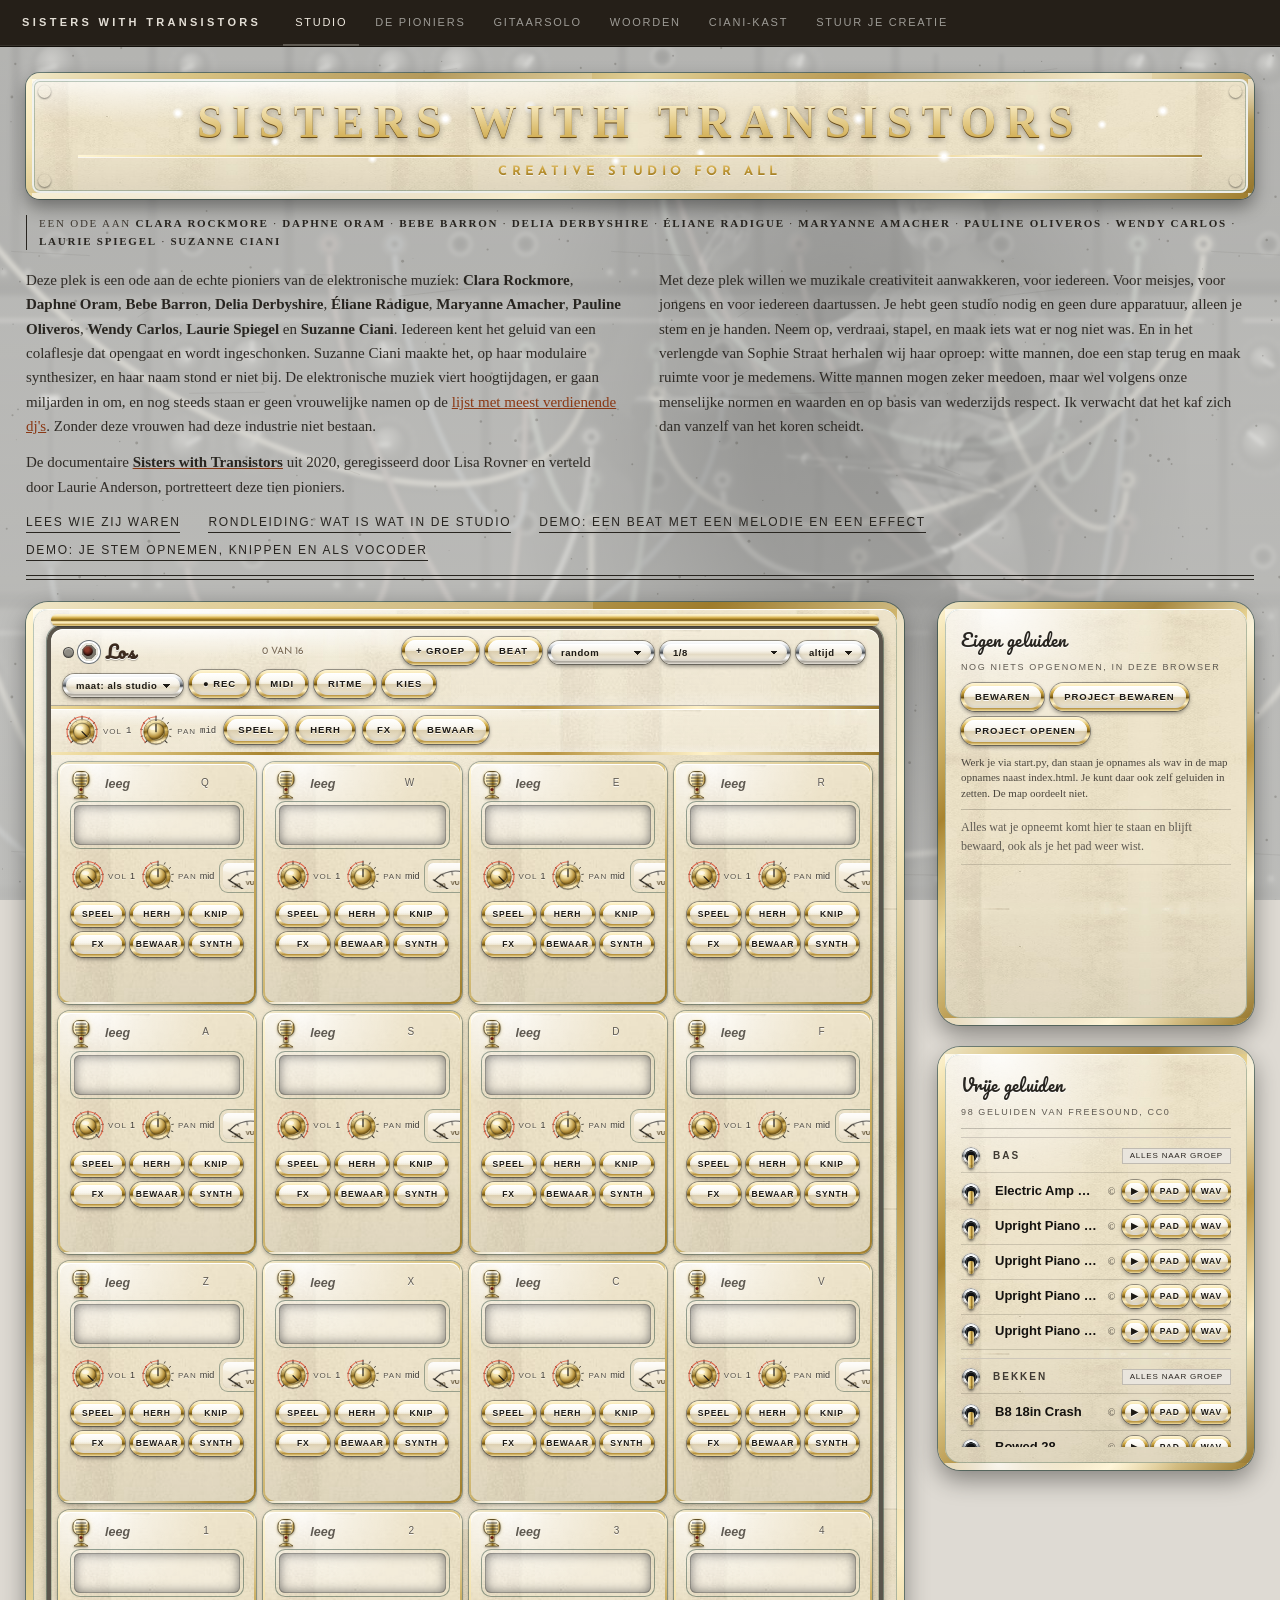
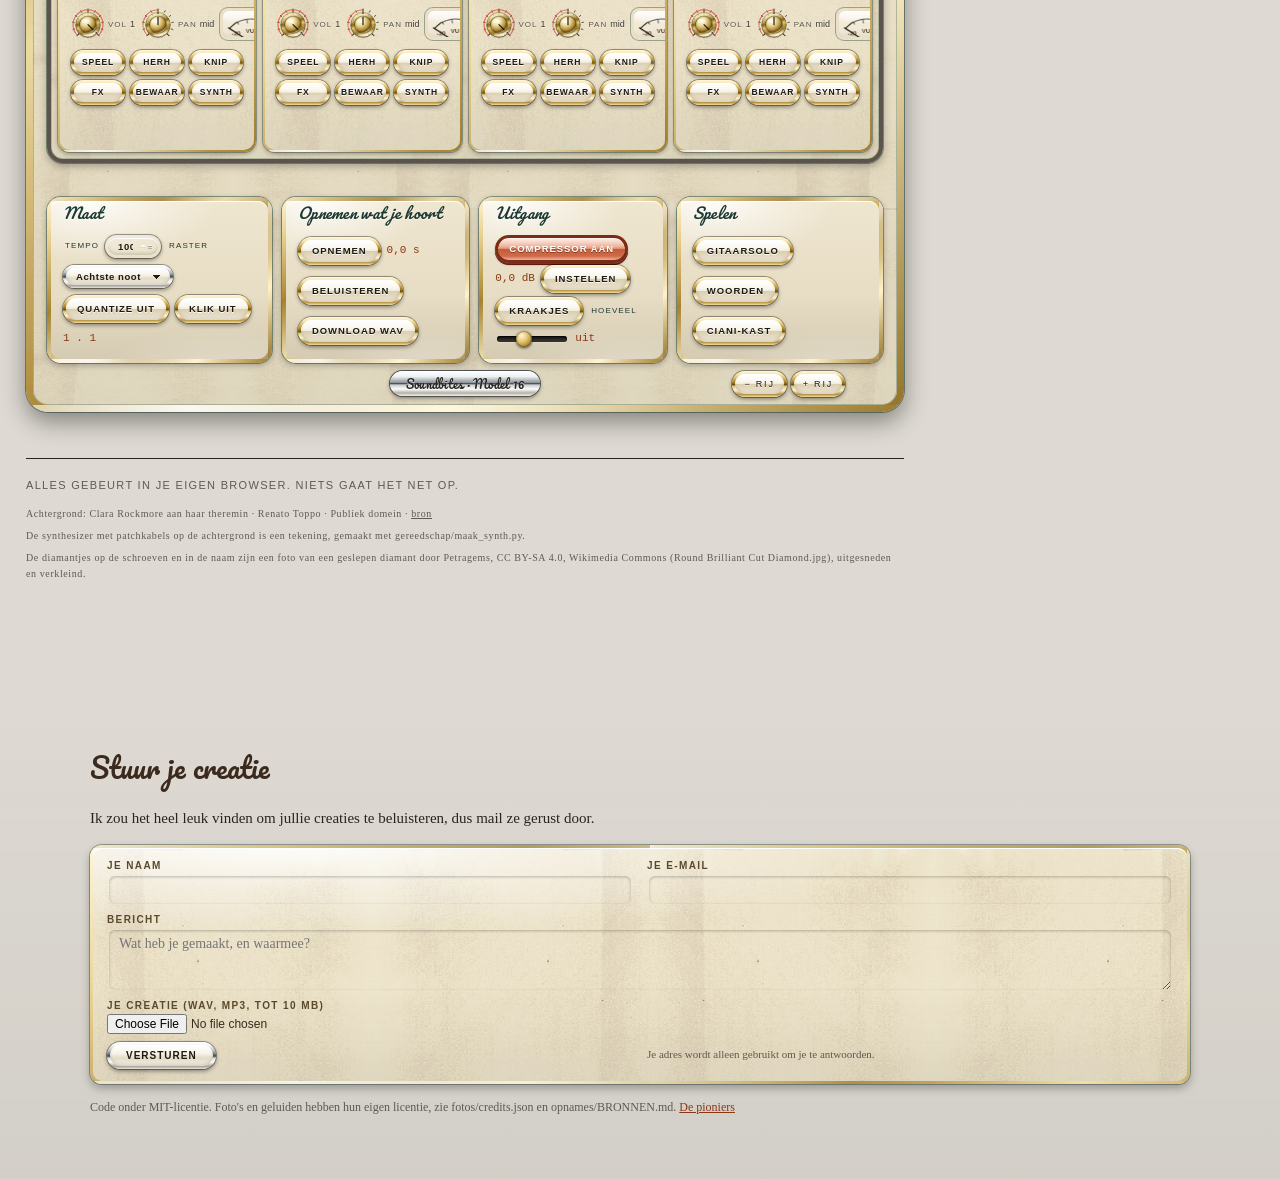
==== commit a448ec41: "studio bouw 116" ====
--- a/studio.html
+++ b/studio.html
@@ -1951,9 +1951,14 @@
 /* Goud: de knopjes, draaiknoppen, schuifknoppen, hendels en schroeven zijn messing, bij de messing rand. De chromen lijsten blijven chroom. */
 :root{--goudknop:linear-gradient(180deg,#fffbea 0%,#fff3c9 30%,#d9b24a 50%,#b8933f 52%,#e6cf8a 70%,#fff6d6 100%);
   --goudbol:radial-gradient(circle at 35% 30%,#fff6d6,#e2c46e 40%,#a07a25 78%,#e6cf8a);
-  --schroef-a:url("data:image/svg+xml,%3Csvg%20xmlns%3D%27http%3A%2F%2Fwww.w3.org%2F2000%2Fsvg%27%20width%3D%2720%27%20height%3D%2720%27%3E%3Cdefs%3E%3CradialGradient%20id%3D%27m%27%20cx%3D%2734%25%27%20cy%3D%2728%25%27%3E%3Cstop%20offset%3D%270%27%20stop-color%3D%27%23fff6d6%27%2F%3E%3Cstop%20offset%3D%27.45%27%20stop-color%3D%27%23e2c46e%27%2F%3E%3Cstop%20offset%3D%27.8%27%20stop-color%3D%27%23a07a25%27%2F%3E%3Cstop%20offset%3D%271%27%20stop-color%3D%27%236b4f14%27%2F%3E%3C%2FradialGradient%3E%3C%2Fdefs%3E%3Ccircle%20cx%3D%2710%27%20cy%3D%2710%27%20r%3D%279%27%20fill%3D%27url%28%23m%29%27%20stroke%3D%27%234a3810%27%20stroke-opacity%3D%27.6%27%2F%3E%3Cg%20transform%3D%27rotate%2828%2010%2010%29%27%3E%3Crect%20x%3D%272.5%27%20y%3D%278.7%27%20width%3D%2715%27%20height%3D%272.6%27%20fill%3D%27%234a3810%27%20fill-opacity%3D%27.75%27%2F%3E%3Crect%20x%3D%272.5%27%20y%3D%2711.3%27%20width%3D%2715%27%20height%3D%270.8%27%20fill%3D%27%23fff6d6%27%20fill-opacity%3D%27.55%27%2F%3E%3C%2Fg%3E%3C%2Fsvg%3E");--schroef-b:url("data:image/svg+xml,%3Csvg%20xmlns%3D%27http%3A%2F%2Fwww.w3.org%2F2000%2Fsvg%27%20width%3D%2720%27%20height%3D%2720%27%3E%3Cdefs%3E%3CradialGradient%20id%3D%27m%27%20cx%3D%2734%25%27%20cy%3D%2728%25%27%3E%3Cstop%20offset%3D%270%27%20stop-color%3D%27%23fff6d6%27%2F%3E%3Cstop%20offset%3D%27.45%27%20stop-color%3D%27%23e2c46e%27%2F%3E%3Cstop%20offset%3D%27.8%27%20stop-color%3D%27%23a07a25%27%2F%3E%3Cstop%20offset%3D%271%27%20stop-color%3D%27%236b4f14%27%2F%3E%3C%2FradialGradient%3E%3C%2Fdefs%3E%3Ccircle%20cx%3D%2710%27%20cy%3D%2710%27%20r%3D%279%27%20fill%3D%27url%28%23m%29%27%20stroke%3D%27%234a3810%27%20stroke-opacity%3D%27.6%27%2F%3E%3Cg%20transform%3D%27rotate%28-40%2010%2010%29%27%3E%3Crect%20x%3D%272.5%27%20y%3D%278.7%27%20width%3D%2715%27%20height%3D%272.6%27%20fill%3D%27%234a3810%27%20fill-opacity%3D%27.75%27%2F%3E%3Crect%20x%3D%272.5%27%20y%3D%2711.3%27%20width%3D%2715%27%20height%3D%270.8%27%20fill%3D%27%23fff6d6%27%20fill-opacity%3D%27.55%27%2F%3E%3C%2Fg%3E%3C%2Fsvg%3E")}
+  --schroef-a:url("fotos/diamant_zetting.png");--schroef-b:url("fotos/diamant_zetting.png");--diamant:url("fotos/diamant.png")}
 :root{--chroomknop:var(--goudknop)}
-.plaat .schroef{background:var(--goudbol)}
+.plaat .schroef{width:16px;height:16px;background:var(--schroef-a) center/100% 100% no-repeat;box-shadow:0 1px 2px rgba(0,0,0,.45)}
+.plaat .schroef.rb,.plaat .schroef.lo{background-image:var(--fonkel),var(--schroef-b)}
+.plaat .schroef::after{display:none}
+/* de naam op de titelplaat: bezet met diamantjes in gouden zettingen (pavé) */
+.kop .plaatje .groot{background:url("fotos/diamant_klein.png") 0 0/11px 11px repeat, url("fotos/diamant_klein.png") 5.5px 5.5px/11px 11px repeat, linear-gradient(#fff6d6,#c9a03a);-webkit-background-clip:text;background-clip:text;color:transparent;text-shadow:none;
+  filter:drop-shadow(0 1px 0 rgba(90,60,10,.9)) drop-shadow(0 2px 3px rgba(0,0,0,.35));letter-spacing:.2em;font-size:clamp(28px,4vw,46px)}
 input[type=range]::-webkit-slider-thumb{background:var(--goudbol)}
 input[type=range]::-moz-range-thumb{background:var(--goudbol)}
 input[type=checkbox]::after{background:linear-gradient(90deg,#fff6d6,#e2c46e 40%,#a07a25 60%,#f1dfa3)}
@@ -1961,9 +1966,61 @@
 :root{--knopring:linear-gradient(180deg,#fff6d6 0%,#f7e7b4 14%,#d2ab45 32%,#8c6a1a 48%,#6b4f14 52%,#e6cf8a 60%,#fff2c9 74%,#b8933f 90%,#f1dfa3 100%)}
 /* de klinknagels op het logo en de koppen worden messing schroeven */
 .kop .plaatje .klink{width:13px;height:13px;background:var(--schroef-a) center/100% 100% no-repeat;box-shadow:0 1px 2px rgba(0,0,0,.45)}
-.kop .plaatje .klink.rb,.kop .plaatje .klink.lo{background-image:var(--schroef-b)}
+.kop .plaatje .klink.rb,.kop .plaatje .klink.lo{background-image:var(--fonkel),var(--schroef-b)}
 .kop h1::before,.kop h1::after,.kop h1 span.nagel{background:var(--schroef-a) center/100% 100% no-repeat}
-.kop h1::after,.kop h1 span.nagel:last-child{background-image:var(--schroef-b)}
+.kop h1::after,.kop h1 span.nagel:last-child{background-image:var(--fonkel),var(--schroef-b)}
+
+/* Echt glitter: een pavé-band van diamantjes langs de bovenkant van elke kast en elk groepvak,
+   en fonkelingen die aan en uit gaan over de titelplaat. */
+.kast::before{display:block;left:18px;right:18px;top:5px;height:12px;border-radius:6px;background:var(--schroef-a) 0 0/12px 12px repeat-x, var(--knopring);box-shadow:0 1px 2px rgba(0,0,0,.35)}
+.kop .plaatje .sub{background:linear-gradient(180deg,#fff6d6,#c9a03a 55%,#8c6a1a);-webkit-background-clip:text;background-clip:text;color:transparent;text-shadow:none;font-weight:700;filter:drop-shadow(0 1px 0 rgba(255,255,255,.7))}
+.kop .plaatje{overflow:hidden}
+.kop .plaatje::before,.kop .plaatje::after{content:"";position:absolute;inset:0;pointer-events:none;mix-blend-mode:screen;
+  background:
+    radial-gradient(circle at 12% 30%, #fff 0 1.5px, rgba(255,255,255,0) 6px),
+    radial-gradient(circle at 28% 70%, #fff 0 1px, rgba(255,255,255,0) 5px),
+    radial-gradient(circle at 41% 25%, #fff 0 2px, rgba(255,255,255,0) 7px),
+    radial-gradient(circle at 55% 65%, #fff 0 1.2px, rgba(255,255,255,0) 5px),
+    radial-gradient(circle at 68% 35%, #fff 0 1.8px, rgba(255,255,255,0) 7px),
+    radial-gradient(circle at 83% 60%, #fff 0 1.2px, rgba(255,255,255,0) 5px),
+    radial-gradient(circle at 93% 28%, #fff 0 1.6px, rgba(255,255,255,0) 6px);
+  animation:fonkel 2.6s ease-in-out infinite}
+.kop .plaatje::after{background:
+    radial-gradient(circle at 20% 55%, #fff 0 1.2px, rgba(255,255,255,0) 5px),
+    radial-gradient(circle at 34% 35%, #fff 0 1.8px, rgba(255,255,255,0) 7px),
+    radial-gradient(circle at 48% 72%, #fff 0 1px, rgba(255,255,255,0) 5px),
+    radial-gradient(circle at 61% 30%, #fff 0 1.5px, rgba(255,255,255,0) 6px),
+    radial-gradient(circle at 75% 68%, #fff 0 1.8px, rgba(255,255,255,0) 7px),
+    radial-gradient(circle at 88% 40%, #fff 0 1.2px, rgba(255,255,255,0) 5px);
+  animation:fonkel 3.4s ease-in-out infinite reverse}
+@keyframes fonkel{0%,100%{opacity:0}18%{opacity:.95}36%{opacity:.1}55%{opacity:.8}72%{opacity:0}88%{opacity:.6}}
+/* welk ritmevakje (A, B, C) nu klinkt: een rode gloed en een lampje, boven alle andere knopstijlen */
+.kettingbalk .vakknop{position:relative}
+.kettingbalk .vakknop.speelt{box-shadow:0 0 0 3px #2ee08a, 0 0 12px rgba(46,224,138,.95), 0 2px 4px rgba(0,0,0,.45) !important}
+.kettingbalk .vakknop.speelt::after{content:"";position:absolute;right:-3px;top:-3px;width:8px;height:8px;border-radius:50%;background:radial-gradient(circle at 40% 35%,#fff,#2ee08a 50%,#0f6b3f);box-shadow:0 0 6px #2ee08a;animation:lampje .5s ease-in-out infinite alternate}
+@keyframes lampje{from{opacity:.55}to{opacity:1}}
+.kettingbalk .speeltlabel{font-family:var(--vijftig);font-size:9px;letter-spacing:.14em;text-transform:uppercase;color:#0f6b3f;margin-left:6px;min-width:86px}
+.kettingbalk .speeltlabel b{display:inline-block;min-width:12px;padding:0 5px;border-radius:999px;background:#2ee08a;color:#0a3d25;text-align:center}
+/* de diamantschroeven blinken: op elke steen verschijnt om de paar seconden een fonkelster, zachtjes,
+   elke schroef op zijn eigen moment, met een lichte gloed erbij */
+:root{--fonkel:url("data:image/svg+xml,%3Csvg%20xmlns%3D%27http%3A%2F%2Fwww.w3.org%2F2000%2Fsvg%27%20viewBox%3D%270%200%2040%2040%27%3E%3Cdefs%3E%3CradialGradient%20id%3D%27h%27%3E%3Cstop%20offset%3D%270%27%20stop-color%3D%27%23fff%27%20stop-opacity%3D%27.9%27%2F%3E%3Cstop%20offset%3D%271%27%20stop-color%3D%27%239fd3ff%27%20stop-opacity%3D%270%27%2F%3E%3C%2FradialGradient%3E%3C%2Fdefs%3E%3Ccircle%20cx%3D%2720%27%20cy%3D%2720%27%20r%3D%2714%27%20fill%3D%27url%28%23h%29%27%2F%3E%3Cpath%20d%3D%27M20%200%20L23.5%2016.5%20L40%2020%20L23.5%2023.5%20L20%2040%20L16.5%2023.5%20L0%2020%20L16.5%2016.5%20Z%27%20fill%3D%27%237fb0e0%27%20opacity%3D%27.7%27%2F%3E%3Cpath%20d%3D%27M20%202%20L22.6%2017.4%20L38%2020%20L22.6%2022.6%20L20%2038%20L17.4%2022.6%20L2%2020%20L17.4%2017.4%20Z%27%20fill%3D%27%23fff%27%2F%3E%3Cpath%20d%3D%27M12%2012%20L20%2018%20L28%2012%20L22%2020%20L28%2028%20L20%2022%20L12%2028%20L18%2020%20Z%27%20fill%3D%27%23fff%27%20opacity%3D%27.8%27%2F%3E%3C%2Fsvg%3E")}
+@keyframes schroeffonkel{0%,59.9%,100%{background-position:-300% -300%, center;filter:brightness(1)}60%,78%{background-position:center, center;filter:brightness(1.35) drop-shadow(0 0 3px rgba(255,255,255,.9))}78.1%{background-position:-300% -300%, center;filter:brightness(1)}}
+.plaat .schroef,.pad::before,.pad::after,.rek .blok::before,.rek .blok::after,.zijkant::before,.zijkant::after,.kop .plaatje .klink,.kop h1::before,.kop h1::after,.kop h1 span.nagel{
+  background:var(--fonkel) -300% -300%/160% 160% no-repeat, var(--schroef-a) center/100% 100% no-repeat;animation:schroeffonkel 4.2s ease-in-out infinite}
+.plaat .schroef.rb,.pad::after,.rek .blok::after,.zijkant::after,.kop .plaatje .klink.rb,.kop h1::after{animation-delay:1.3s}
+.plaat .schroef.lo,.kop .plaatje .klink.lo{animation-delay:2.4s}
+.plaat .schroef.ro,.kop .plaatje .klink.ro,.kop h1 span.nagel{animation-delay:3.3s}
+/* het overzicht van de vakjes: letter groot, eronder klein de maten, stappen en slagen */
+.kettingbalk .vakknop{display:inline-flex;flex-direction:column;align-items:center;line-height:1.05;padding:3px 7px 4px !important;min-width:34px}
+.kettingbalk .vakknop b{font-size:11px}
+.kettingbalk .vakknop .vakinfo{font-style:normal;text-transform:none;font-size:7px;letter-spacing:0;opacity:.75;white-space:nowrap}
+/* mute per rij in het ritmerooster */
+.ritmemute{font:700 10px "Segoe UI",Helvetica,Arial,sans-serif !important;color:#5a4a2c !important}
+.ritmemute.aan{background:linear-gradient(180deg,#f7a89e,#e2574c 45%,#b83a30) padding-box, var(--knopring) border-box !important;color:#fff !important}
+.ritmenaam.stil{opacity:.45;text-decoration:line-through}
+/* het label van een vak in de transportbalk stond op de knoppen */
+.tvak{padding-top:32px !important}
+.tvak .tlabel{top:2px;font-size:15px;line-height:1.3}
 </style>
 </head>
 <body>
@@ -2307,6 +2364,7 @@
   <p class="voet">Alles gebeurt in je eigen browser. Niets gaat het net op.</p>
   <p class="achtergrondbron" data-fotobron="rockmore"></p>
   <p class="achtergrondbron">De synthesizer met patchkabels op de achtergrond is een tekening, gemaakt met gereedschap/maak_synth.py.</p>
+  <p class="achtergrondbron">De diamantjes op de schroeven en in de naam zijn een foto van een geslepen diamant door Petragems, CC BY-SA 4.0, Wikimedia Commons (Round Brilliant Cut Diamond.jpg), uitgesneden en verkleind.</p>
 </main>
 
 <div class="zijkolom">
@@ -2537,14 +2595,14 @@
                 const { ritme, maatIn, vak } = ritmeBijMaat(g, maatNr);
                 const k = maatIn * per + (((stapNr % per) + per) % per);
                 padsVanGroep(n).forEach(i => {
-                    if (!pads[i].buffer) return;
+                    if (!pads[i].buffer || pads[i].stil) return;
                     const rij = (ritme.rijen && ritme.rijen[i]) || [];
                     const v = rij[k] || 0;
                     if (v === 1 || (v === 2 && Math.random() < 0.5)) slaOp(i, t);
                 });
                 toonRitmeStap(n, k, t, vak);
             } else if (Math.random() < (g.kans === undefined ? 1 : g.kans)) {
-                const kand = padsVanGroep(n).filter(i => pads[i].buffer);
+                const kand = padsVanGroep(n).filter(i => pads[i].buffer && !pads[i].stil);
                 if (kand.length) {
                     // modus: random, om de beurt, heen en weer, of alles tegelijk
                     g.stap = (g.stap || 0);
@@ -2576,6 +2634,13 @@
         if (!beatTimer) beatTimer = setInterval(beatLus, 25);
     }
     tekenGroepKoppen();
+    // het label in de vakjesrij: welk vakje speelt, of dat het stil is
+    const vak = document.querySelector('.groepvak[data-groep="' + n + '"] .ritmevak');
+    if (vak) {
+        const sl = vak.querySelector('.speeltlabel');
+        if (sl) sl.innerHTML = g.beat ? (g.modus === 'patroon' ? 'speelt <b>' + (g.ritmeVak || 'A') + '</b>' : 'speelt: willekeurig, geen vakje') : 'speelt niet, druk op Speel';
+        if (!g.beat) vak.querySelectorAll('.vakknop.speelt').forEach(b => b.classList.remove('speelt'));
+    }
 }
 
 /* ---------------------------------------------------------------- effecten */
@@ -3763,10 +3828,29 @@
 let mixLinks = [], mixRechts = [];
 let mixStart = 0, mixTimer = null, mixBuffer = null;
 
+let mixProc = null;   // zonder opnamemodule (pagina als bestand geopend): een gewone tap op de uitgang
 async function zorgMixNode() {
-    await startAudio();
-    uitgang();
+    zorgCtx(); uitgang();
     if (mixNode) return mixNode;
+    let module = true;
+    try { await startAudio(); } catch (e) { module = false; }
+    if (!module) {
+        // De worklet is er niet, bijvoorbeeld als studio.html rechtstreeks uit een map is geopend.
+        // Dan neemt een ScriptProcessor op wat uit de uitgang komt. Werkt overal, iets zwaarder voor de browser.
+        if (mixProc) return mixProc;
+        const bm = document.getElementById('bestandsmelding'); if (bm) bm.classList.remove('zichtbaar');
+        mixProc = ctx.createScriptProcessor(4096, 2, 2);
+        mixProc.onaudioprocess = (e) => {
+            if (!mixBezig) return;
+            const inp = e.inputBuffer;
+            mixLinks.push(new Float32Array(inp.getChannelData(0)));
+            mixRechts.push(new Float32Array(inp.numberOfChannels > 1 ? inp.getChannelData(1) : inp.getChannelData(0)));
+        };
+        const stil = ctx.createGain(); stil.gain.value = 0;
+        eindVolume.connect(mixProc); mixProc.connect(stil).connect(ctx.destination);
+        mixNode = { port: { postMessage: (m) => { if (m === 'stop') setTimeout(maakMixdown, 150); } } };
+        return mixNode;
+    }
 
     mixNode = new AudioWorkletNode(ctx, 'master-processor', {
         numberOfInputs: 1, numberOfOutputs: 1, outputChannelCount: [2]
@@ -4863,7 +4947,7 @@
     const keten = ketenVan(pad);
     if (keten.length === 0) {
         if (bron.playbackRate) {
-            const pf = Math.pow(2, (pad.pitch + (extraHalve || 0)) / 12);
+            const pf = Math.pow(2, (pad.pitch + (extraHalve || 0) + (pad.fijn || 0) / 100) / 12);
             bron.playbackRate.value = pf;
             duur = duur / pf;
         }
@@ -4876,7 +4960,7 @@
         const laatste = (n === keten.length - 1);
         const doel = laatste ? uit : ctx.createGain();
         const dd = bouwEffect(keten[n], knoop, doel, nu, d,
-                              n === 0 ? (pad.pitch + (extraHalve || 0)) : 0,
+                              n === 0 ? (pad.pitch + (extraHalve || 0) + (pad.fijn || 0) / 100) : 0,
                               parmsVan(i, keten[n]));
         d = Math.max(d, dd || d);
         knoop = doel;
@@ -5134,12 +5218,26 @@
     if (!g.ritmeVak) g.ritmeVak = 'A';
     return g.ritmes;
 }
-function bewaarRitmeInVak(g) { const rs = ritmesVan(g); rs[g.ritmeVak] = ritmeKopie(g) || { maten: 1, rijen: {} }; }
+// De instellingen die bij een vakje horen: stappen per maat, kans, quantize en de opbouw.
+// Ze gaan mee als je een ander vakje kiest, zodat A, B en C elk hun eigen instellingen hebben.
+const VAKINSTEL = ['maatdeel', 'kans', 'quant'];
+function bewaarRitmeInVak(g) {
+    const rs = ritmesVan(g); const r = ritmeKopie(g) || { maten: 1, rijen: {} };
+    r.instel = {}; VAKINSTEL.forEach(k => { if (g[k] !== undefined) r.instel[k] = g[k]; });
+    if (g.opbouw) r.instel.opbouw = Object.assign({}, JSON.parse(JSON.stringify(g.opbouw)), { aan: false, start: 0 });
+    rs[g.ritmeVak] = r;
+}
 function kiesRitmeVak(g, vak) {
     bewaarRitmeInVak(g);
     const rs = ritmesVan(g);
     g.ritmeVak = vak;
     g.ritme = rs[vak] ? JSON.parse(JSON.stringify(rs[vak])) : { maten: 1, rijen: {} };
+    const inst = g.ritme.instel;
+    if (inst) {
+        VAKINSTEL.forEach(k => { if (inst[k] !== undefined) g[k] = inst[k]; });
+        if (inst.opbouw) { const aan = !!(g.opbouw && g.opbouw.aan); g.opbouw = Object.assign({}, inst.opbouw, { aan, start: (g.opbouw && g.opbouw.start) || 0 }); }
+    }
+    delete g.ritme.instel;
 }
 function kettingLijst(g) {
     return (g.ketting || '').toUpperCase().split(/[\s,]+/).filter(x => RITMEVAKJES.includes(x));
@@ -5299,6 +5397,45 @@
     return { bron, duur: pad.buffer.duration, synth: false };
 }
 
+// De grondtoon van een opname meten (autocorrelatie op het stuk na de aanslag).
+// Geeft de frequentie, de dichtstbijzijnde noot en hoeveel cent de opname ernaast zit.
+function meetToon(buffer) {
+    if (!buffer) return null;
+    const sr = buffer.sampleRate; const d = buffer.getChannelData(0);
+    let p = 0, piek = 0; for (let k = 0; k < d.length; k++) { const v = Math.abs(d[k]); if (v > piek) { piek = v; p = k; } }
+    if (piek < 0.01) return null;
+    const van = Math.min(d.length - 1, p + Math.floor(0.06 * sr)); const tot = Math.min(d.length, van + Math.floor(0.35 * sr));
+    if (tot - van < sr * 0.1) return null;
+    const seg = d.subarray(van, tot); const N = seg.length;
+    const minLag = Math.floor(sr / 1500), maxLag = Math.floor(sr / 50);
+    let best = -1, bl = 0; let e0 = 0; for (let k = 0; k < N; k++) e0 += seg[k] * seg[k];
+    for (let lag = minLag; lag < maxLag && lag < N / 2; lag++) {
+        let som = 0; for (let k = 0; k < N - lag; k++) som += seg[k] * seg[k + lag];
+        const norm = som / (e0 || 1);
+        if (norm > best) { best = norm; bl = lag; }
+    }
+    if (best < 0.3 || !bl) return null;
+    // parabolische verfijning rond de beste lag
+    const acf = (lag) => { let som = 0; for (let k = 0; k < N - lag; k++) som += seg[k] * seg[k + lag]; return som; };
+    const y0 = acf(bl - 1), y1 = acf(bl), y2 = acf(bl + 1); const noemer = (y0 - 2 * y1 + y2);
+    const fijnLag = bl + (noemer ? 0.5 * (y0 - y2) / noemer : 0);
+    // de laagste lag met bijna dezelfde piek wint (anders pakt hij een octaaf te laag)
+    let lag = fijnLag; for (let dl = 2; dl <= 4; dl++) { const kand = fijnLag / dl; if (kand >= minLag) { const v = acf(Math.round(kand)) / (e0 || 1); if (v > best * 0.85) lag = kand; } }
+    const f0 = sr / lag; const midi = 69 + 12 * Math.log2(f0 / 440); const noot = Math.round(midi);
+    return { f0, noot, cent: (midi - noot) * 100, naam: NOTEN[((noot % 12) + 12) % 12] + (Math.floor(noot / 12) - 1) };
+}
+// Een pad zuiver zetten: de opname zo fijnstemmen dat de grondtoon precies op de dichtstbijzijnde noot valt.
+function stemPad(i, stil) {
+    const p = pads[i]; if (!p || !p.buffer) return null;
+    const m = meetToon(p.buffer);
+    if (!m) { if (!stil) document.getElementById('padHint').textContent = 'Geen duidelijke toon gevonden in ' + p.naam + '.'; return null; }
+    p.fijn = Math.round(-m.cent * 10) / 10;
+    if (!stil) document.getElementById('padHint').textContent = p.naam + ': ' + m.naam + ', ' + Math.abs(Math.round(m.cent)) + ' cent te ' + (m.cent < 0 ? 'laag' : 'hoog') + ', nu zuiver gestemd.';
+    bewaarAlles();
+    return m;
+}
+const STEMBARE = new Set(['Piano en toetsen', 'Strijkers', 'Bas', 'Gitaar', 'Blazers']);
+
 // Eén gitaarmotor per gitaarpad, met de klank die erbij is bewaard.
 const gitaarMotoren = {};
 function gitaarPadMotor(i) {
@@ -5375,7 +5512,7 @@
     }
 
     // Voor de speelkop: waar begint hij en hoe lang loopt hij over de golfvorm.
-    const pfNu = Math.pow(2, ((pad.pitch || 0) + (opties.halveTonen || 0)) / 12);
+    const pfNu = Math.pow(2, ((pad.pitch || 0) + (opties.halveTonen || 0) + (pad.fijn || 0) / 100) / 12);
     pad.speelStart = nu;
     pad.speelKaal = pad.buffer.duration / pfNu;
     pad.speelTotaal = duur;
@@ -7352,11 +7489,24 @@
             const naarKnop = document.createElement('button'); naarKnop.className = 'mini kopnaar'; naarKnop.textContent = 'Alles naar groep';
             naarKnop.title = 'Alle geluiden van ' + kopTekst + ' op lege pads zetten, samen in een nieuwe groep ' + kopTekst;
             naarKnop.onclick = async (e) => {
-                e.stopPropagation(); naarKnop.disabled = true; naarKnop.textContent = 'Bezig';
-                const n = nieuweGroep(kopTekst); knoopGroepen();
-                await naarGroep(groepRijen, n);
-                keuze.clear(); tekenBiblio();
-                document.getElementById('padHint').textContent = groepRijen.length + ' geluiden van ' + kopTekst + ' in de groep ' + kopTekst + ' gezet.';
+                e.stopPropagation(); e.preventDefault(); naarKnop.disabled = true; naarKnop.textContent = 'Bezig';
+                const hint = document.getElementById('padHint');
+                try {
+                    zorgCtx(); if (ctx.state === 'suspended') ctx.resume();
+                    const n = nieuweGroep(kopTekst); knoopGroepen();
+                    const uitslag = await naarGroep(groepRijen, n);
+                    keuze.clear(); tekenBiblio();
+                    if (uitslag.gezet === 0) {
+                        // niets gelukt: de lege groep weer weg, en zeggen waarom
+                        const gi = groepen.indexOf(groepen[n]); if (gi >= 0 && !pads.some(p => p.groep === gi)) { groepen.splice(gi, 1); knoopGroepen(); }
+                        hint.textContent = 'Geen enkel geluid van ' + kopTekst + ' kon geladen worden' + (uitslag.fout ? ' (' + uitslag.fout + ')' : '') + (uitslag.vol ? '. Alle pads zijn bezet, maak eerst een pad leeg' : '') + '.';
+                    } else {
+                        hint.textContent = uitslag.gezet + ' van ' + groepRijen.length + ' geluiden van ' + kopTekst + ' in de groep ' + kopTekst + ' gezet' + (uitslag.vol ? '; de rest paste niet meer, alle pads zijn bezet' : '') + (uitslag.fout ? '; niet geladen: ' + uitslag.fout : '') + '.';
+                    }
+                } catch (e) {
+                    console.error(e); naarKnop.disabled = false; naarKnop.textContent = 'Alles naar groep';
+                    hint.textContent = 'Alles naar groep mislukt: ' + (e && e.message ? e.message : e);
+                }
             };
             kop.appendChild(naarKnop);
             ul.appendChild(kop);
@@ -7496,7 +7646,7 @@
 
 function alleenGegevens(p) {
     return {
-        naam: p.naam, effect: p.effect, keten: (p.keten || []).slice(), midi: p.midi ? JSON.parse(JSON.stringify(p.midi)) : null, gitaar: p.gitaar ? Object.assign({}, p.gitaar) : null,
+        naam: p.naam, effect: p.effect, keten: (p.keten || []).slice(), midi: p.midi ? JSON.parse(JSON.stringify(p.midi)) : null, gitaar: p.gitaar ? Object.assign({}, p.gitaar) : null, fijn: p.fijn || 0, stil: !!p.stil,
         eind: p.eind, pitch: p.pitch || 0, groep: (p.groep === undefined ? -1 : p.groep),
         parms: JSON.parse(JSON.stringify(p.parms || {})),
         herh: Object.assign({}, p.herh || {}),
@@ -7635,7 +7785,7 @@
             pads[i].buffer = b;
             pads[i].naam = r.naam || ('Bite ' + (i + 1));
             pads[i].effect = r.effect || 'geen';
-            pads[i].keten = r.keten || []; pads[i].midi = r.midi || null; pads[i].gitaar = r.gitaar || null;
+            pads[i].keten = r.keten || []; pads[i].midi = r.midi || null; pads[i].gitaar = r.gitaar || null; pads[i].fijn = r.fijn || 0; pads[i].stil = !!r.stil;
             pads[i].eind = r.eind || 'geen';
             pads[i].pitch = r.pitch || 0;
             pads[i].parms = r.parms || {};
@@ -7709,7 +7859,7 @@
             if (p.opgeslagenBuffer === p.buffer && p.opgeslagenMeta === meta) return;
             p.opgeslagenBuffer = p.buffer; p.opgeslagenMeta = meta;
             w.put({
-                naam: p.naam, effect: p.effect, keten: (p.keten || []).slice(), midi: p.midi ? JSON.parse(JSON.stringify(p.midi)) : null, gitaar: p.gitaar ? Object.assign({}, p.gitaar) : null,
+                naam: p.naam, effect: p.effect, keten: (p.keten || []).slice(), midi: p.midi ? JSON.parse(JSON.stringify(p.midi)) : null, gitaar: p.gitaar ? Object.assign({}, p.gitaar) : null, fijn: p.fijn || 0, stil: !!p.stil,
                 eind: p.eind, pitch: p.pitch || 0, herh: Object.assign({}, p.herh || {}),
                 groep: (p.groep === undefined ? -1 : p.groep),
                 volume: (p.volume === undefined ? 1 : p.volume), pan: p.pan || 0,
@@ -7776,7 +7926,7 @@
                         pads[i].effect = r.effect || 'geen';
                         pads[i].eind = r.eind || 'geen';
                         pads[i].pitch = r.pitch || 0;
-                        pads[i].keten = r.keten || (r.effect && r.effect !== 'geen' ? [r.effect] : []); pads[i].midi = r.midi || null; pads[i].gitaar = r.gitaar || null;
+                        pads[i].keten = r.keten || (r.effect && r.effect !== 'geen' ? [r.effect] : []); pads[i].midi = r.midi || null; pads[i].gitaar = r.gitaar || null; pads[i].fijn = r.fijn || 0; pads[i].stil = !!r.stil;
                         pads[i].herh = r.herh || {};
                         pads[i].groep = (r.groep === undefined ? -1 : r.groep);
                         pads[i].volume = (r.volume === undefined ? 1 : r.volume);
@@ -8130,7 +8280,15 @@
             b.className = 'mini beatknop' + (g.beat ? ' aan' : '');
             b.textContent = g.beat ? 'Beat aan' : 'Beat';
             b.title = 'Op elk maatdeel klinkt een willekeurig pad uit deze groep';
-            b.onclick = () => zetBeat(n, !g.beat);
+            b.onclick = async () => {
+                const gg = groepBij(n) || g; const aan = !gg.beat;
+                await zetBeat(n, aan);
+                const met = padsVanGroep(n).filter(i => pads[i].buffer);
+                const hint = document.getElementById('padHint');
+                if (aan && !met.length) hint.textContent = 'Beat aan in ' + gg.naam + ', maar er staat geen geluid op de pads van deze groep, dus je hoort niets.';
+                else if (aan) hint.textContent = 'Beat aan in ' + gg.naam + ': ' + met.length + (met.length === 1 ? ' pad' : ' pads') + ', ' + (gg.modus === 'patroon' ? 'het getekende ritme' : 'willekeurig op elk maatdeel') + (met.every(i => pads[i].stil) ? '. Alle rijen staan op mute' : '') + '.';
+                else hint.textContent = 'Beat uit in ' + gg.naam + '.';
+            };
             kop.appendChild(b);
             const mo = document.createElement('select'); mo.className = 'beatmodus'; mo.title = 'Hoe de beat door de pads gaat';
             [['patroon', 'ritme'], ['random', 'random'], ['ombeurt', 'om de beurt'], ['heenweer', 'heen en weer'], ['alles', 'alles tegelijk']].forEach(([v, t]) => {
@@ -8288,7 +8446,7 @@
     const r = ritmeVan(g);
     const perMaat = stappenPerMaat(g);
     const totaal = perMaat * (r.maten || 1);
-    const sleutel = JSON.stringify([ps, perMaat, r.maten, r.rijen, g.ritmeVak, g.kettingAan, !!(g.opbouw && g.opbouw.aan)]);
+    const sleutel = JSON.stringify([ps, perMaat, r.maten, r.rijen, g.ritmeVak, g.kettingAan, !!(g.opbouw && g.opbouw.aan), ps.map(i => !!pads[i].stil)]);
     if (vak.dataset.sleutel === sleutel) return;
     vak.dataset.sleutel = sleutel;
     vak.innerHTML = '';
@@ -8313,17 +8471,20 @@
     knop('Toeval', () => { ps.forEach(i => { const rij = ritmeRij(g, i); for (let k = 0; k < rij.length; k++) rij[k] = Math.random() < 0.3 ? 1 : (Math.random() < 0.15 ? 2 : 0); }); g.modus = 'patroon'; bewaarGroepNamen(); tekenRitme(n); tekenGroepKoppen(); }, 'Een willekeurig patroon, als beginpunt');
     knop('Wis', () => { r.rijen = {}; bewaarGroepNamen(); tekenRitme(n); }, 'Alle stappen leeg');
     knop(g.beat ? 'Stop' : 'Speel', () => { g.modus = 'patroon'; zetBeat(n, !g.beat); bewaarGroepNamen(); tekenRitme(n); }, 'Het patroon afspelen');
-    vak.appendChild(balk);
-
-    // rij twee: de vakjes A tot H en de ketting
+    // rij één: het overzicht van de vakjes A tot H, met per vakje de maten en de stappen per maat, en de ketting
     const kb = document.createElement('div'); kb.className = 'ritmebalk kettingbalk';
     const kl = document.createElement('span'); kl.textContent = 'Vakje'; kb.appendChild(kl);
+    const sl = document.createElement('span'); sl.className = 'speeltlabel'; sl.innerHTML = g.beat ? (g.modus === 'patroon' ? 'speelt <b>' + (g.ritmeVak || 'A') + '</b>' : 'speelt: willekeurig, geen vakje') : 'speelt niet, druk op Speel'; kb.appendChild(sl);
     ritmesVan(g); bewaarRitmeInVak(g);
     RITMEVAKJES.forEach(v => {
-        const b = document.createElement('button'); b.className = 'mini vakknop' + (g.ritmeVak === v ? ' aan' : '') + (g.ritmes[v] && ritmeHeeftIets({ ritme: g.ritmes[v] }) ? ' vol' : '');
-        b.dataset.vak = v; b.textContent = v;
-        b.title = 'Ritme ' + v + (g.ritmes[v] && ritmeHeeftIets({ ritme: g.ritmes[v] }) ? ' (gevuld)' : ' (leeg)') + '. Klik om hier te tekenen, rechtermuisknop zet het achteraan in de ketting';
-        b.onclick = () => { kiesRitmeVak(g, v); bewaarGroepNamen(); vak.dataset.sleutel = ''; tekenRitme(n); };
+        const rv = g.ritmes[v]; const vol = !!(rv && ritmeHeeftIets({ ritme: rv }));
+        const b = document.createElement('button'); b.className = 'mini vakknop' + (g.ritmeVak === v ? ' aan' : '') + (vol ? ' vol' : '');
+        b.dataset.vak = v;
+        const inst = (rv && rv.instel) || {}; const stappen = inst.maatdeel !== undefined ? Math.max(1, Math.round(4 / (MAATDELEN[inst.maatdeel] || 1))) : null;
+        const slagen = vol ? Object.values(rv.rijen).reduce((n, rij) => n + rij.filter(x => x > 0).length, 0) : 0;
+        b.innerHTML = '<b>' + v + '</b><i class="vakinfo">' + (vol ? (rv.maten || 1) + 'm' + (stappen ? ' \u00b7 ' + stappen : '') + ' \u00b7 ' + slagen : 'leeg') + '</i>';
+        b.title = 'Ritme ' + v + (vol ? ': ' + (rv.maten || 1) + (rv.maten > 1 ? ' maten' : ' maat') + (stappen ? ', ' + stappen + ' stappen per maat' : '') + ', ' + slagen + ' slagen' : ' (leeg)') + '. Klik om hier te tekenen, rechtermuisknop zet het achteraan in de ketting';
+        b.onclick = () => { kiesRitmeVak(g, v); bewaarGroepNamen(); vak.dataset.sleutel = ''; tekenRitme(n); tekenGroepKoppen(); };
         // rechtermuisknop: dit vakje achteraan in het arrangement (de ketting) zetten
         b.addEventListener('contextmenu', (e) => {
             e.preventDefault(); e.stopPropagation();
@@ -8351,6 +8512,7 @@
     ka.onclick = () => { g.kettingAan = !g.kettingAan; g.modus = 'patroon'; bewaarGroepNamen(); vak.dataset.sleutel = ''; tekenRitme(n); tekenGroepKoppen(); };
     kb.appendChild(ka);
     vak.appendChild(kb);
+    vak.appendChild(balk);
 
     // rij drie: de opbouw
     const o = opbouwVan(g);
@@ -8387,7 +8549,7 @@
         vak.appendChild(leeg); return;
     }
     const rooster = document.createElement('div'); rooster.className = 'ritmerooster';
-    rooster.style.gridTemplateColumns = '110px 22px repeat(' + totaal + ', minmax(0, 1fr))';
+    rooster.style.gridTemplateColumns = '110px 22px 22px repeat(' + totaal + ', minmax(0, 1fr))';
     ps.forEach(i => {
         const rij = ritmeRij(g, i);
         const naam = document.createElement('span'); naam.className = 'ritmenaam'; naam.textContent = pads[i].naam || ('pad ' + (i + 1));
@@ -8399,6 +8561,11 @@
         weg.title = 'Deze rij weghalen: het pad gaat uit de groep (naar Los), het geluid blijft op het pad';
         weg.onclick = (e) => { e.stopPropagation(); if (g.vast) { rij.fill(0); } else { pads[i].groep = -1; } bewaarGroepNamen(); bewaarAlles(); vak.dataset.sleutel = ''; tekenAlles(); };
         rooster.appendChild(weg);
+        const mute = document.createElement('button'); mute.className = 'ritmeweg ritmemute' + (pads[i].stil ? ' aan' : ''); mute.textContent = 'M';
+        mute.title = pads[i].stil ? 'Mute staat aan: deze rij klinkt niet mee. Klik om weer te laten klinken' : 'Mute: deze rij tijdelijk stil, de slagen blijven staan';
+        mute.onclick = (e) => { e.stopPropagation(); pads[i].stil = !pads[i].stil; bewaarAlles(); vak.dataset.sleutel = ''; tekenRitme(n); tekenAlles(); };
+        rooster.appendChild(mute);
+        if (pads[i].stil) naam.classList.add('stil');
         for (let k = 0; k < totaal; k++) {
             const cel = document.createElement('button');
             const perTel = perMaat === 12 ? 3 : Math.max(1, perMaat / 4);
@@ -8426,6 +8593,7 @@
         vak.querySelectorAll('.ritmecel.nu').forEach(c => c.classList.remove('nu'));
         if (eigen) vak.querySelectorAll('.ritmecel[data-stap="' + k + '"]').forEach(c => c.classList.add('nu'));
         vak.querySelectorAll('.vakknop').forEach(b => b.classList.toggle('speelt', b.dataset.vak === welkVak));
+        const sl = vak.querySelector('.speeltlabel'); if (sl && welkVak) sl.innerHTML = 'speelt <b>' + welkVak + '</b>';
         const ob = vak.querySelector('.opbouwbalk i');
         if (ob && g) { const p = opbouwP(g, ctx.currentTime); ob.style.width = (p === null ? 0 : Math.min(1, p) * 100) + '%'; }
     }, wacht);
@@ -10332,7 +10500,12 @@
         const plan = () => {
             const T = tel(); const maat = 4 * T; const stapT = maat / stappen;
             while (ritmeVolgende < ctx.currentTime + 0.6) {
-                const noten = st.stijl === 'lead' ? [st.noot - 12, st.noot - 5, st.noot, st.noot + 4, st.noot + 7] : GITAARAKKOORDEN[st.akkoord][1];
+                // in solo-stand: een akkoord op de grondtoon van de ladder, mineur of majeur zoals de ladder is;
+                // met veel drive: alleen grondtoon, kwint en octaaf (een powerchord), anders wordt het een brij
+                const lad = ladderVan(); const terts = lad.ladder && lad.ladder.includes(3) && !lad.ladder.includes(4) ? 3 : 4;
+                const g0 = st.stijl === 'lead' ? lad.grond : GITAARAKKOORDEN[st.akkoord][1][0];
+                const vol = st.stijl === 'lead' ? [g0, g0 + 7, g0 + 12, g0 + 12 + terts, g0 + 19] : GITAARAKKOORDEN[st.akkoord][1];
+                const noten = st.drive > 0.4 ? [vol[0], vol[0] + 7, vol[0] + 12] : vol;
                 if (r.bas) {
                     // een baslijn: dikke, donkere noten een octaaf onder de grondtoon, elke noot precies zo lang als het riff zegt
                     const grond = noten[0] - 12;
@@ -11565,7 +11738,8 @@
 // Meerdere geluiden uit de bibliotheek in één keer op lege pads zetten, in
 // een groep. Zijn er niet genoeg lege pads, dan komen er rijen bij.
 async function naarGroep(rijen, n) {
-    if (!rijen.length) return;
+    const uitslag = { gezet: 0, vol: false, fout: '' };
+    if (!rijen.length) return uitslag;
     zorgCtx();
     let gebouwd = false;
     for (const rij of rijen) {
@@ -11573,20 +11747,22 @@
         for (let k = 0; k < AANTAL; k++) if (!pads[k].buffer && pads[k].groep === -1) { i = k; break; }
         if (i < 0) for (let k = 0; k < AANTAL; k++) if (!pads[k].buffer) { i = k; break; }
         if (i < 0) {
-            if (AANTAL / 4 >= 12) break;
+            if (AANTAL / 4 >= 12) { uitslag.vol = true; break; }
             zetRijen(AANTAL / 4 + 1, true); gebouwd = true;
             i = AANTAL - 4;
         }
         let buf = null;
-        try { buf = await biblioGeluid(rij); } catch (e) { console.warn('overslaan: ' + rij.naam, e); }
-        if (!buf) continue;
+        try { buf = await biblioGeluid(rij); } catch (e) { console.warn('overslaan: ' + rij.naam, e); uitslag.fout = (uitslag.fout ? uitslag.fout + ', ' : '') + rij.naam + (e && e.message ? ' (' + e.message + ')' : ''); }
+        if (!buf) { if (!uitslag.fout.includes(rij.naam)) uitslag.fout = (uitslag.fout ? uitslag.fout + ', ' : '') + rij.naam; continue; }
         pads[i].buffer = buf;
         pads[i].naam = isVrij(rij) ? nettenaam(rij) : rij.naam;
-        pads[i].groep = n;
-        gekozen = i;
+        pads[i].groep = n; pads[i].fijn = 0;
+        if (isVrij(rij) && STEMBARE.has(instrumentVan(rij) || '')) stemPad(i, true);
+        gekozen = i; uitslag.gezet += 1;
     }
     if (gebouwd) bouwRooster();
     tekenAlles(); bewaarAlles();
+    return uitslag;
 }
 
 // De effecten per soort bij elkaar. De pioniers staan apart, die krijgen
@@ -11725,22 +11901,27 @@
     let nu = waarde;
     teken(nu);
 
-    let sleept = false, startY = 0, startWaarde = 0;
+    // draaien: slepen omhoog of naar rechts is harder, omlaag of naar links is zachter; het scrollwiel werkt ook
+    let sleept = false, startY = 0, startX = 0, startWaarde = 0;
+    const zetWaarde = (v, klaar) => {
+        v = Math.max(def.min, Math.min(def.max, v));
+        v = Math.round(v / def.stap) * def.stap;
+        v = Math.round(v * 10000) / 10000;
+        if (v !== nu || klaar) { nu = v; teken(nu); bij(nu, !!klaar); }
+    };
     svg.addEventListener('pointerdown', (e) => {
-        sleept = true; startY = e.clientY; startWaarde = nu;
+        sleept = true; startY = e.clientY; startX = e.clientX; startWaarde = nu;
         svg.setPointerCapture(e.pointerId);
-        e.preventDefault();
+        e.preventDefault(); e.stopPropagation();
     });
     svg.addEventListener('pointermove', (e) => {
         if (!sleept) return;
         const bereik = def.max - def.min;
-        let v = startWaarde + ((startY - e.clientY) / 160) * bereik;
-        v = Math.max(def.min, Math.min(def.max, v));
-        v = Math.round(v / def.stap) * def.stap;
-        v = Math.round(v * 10000) / 10000;
-        if (v !== nu) { nu = v; teken(nu); bij(nu, false); }
+        zetWaarde(startWaarde + (((startY - e.clientY) + (e.clientX - startX)) / 160) * bereik, false);
     });
     svg.addEventListener('pointerup', () => { if (sleept) { sleept = false; bij(nu, true); } });
+    svg.addEventListener('pointercancel', () => { if (sleept) { sleept = false; bij(nu, true); } });
+    svg.addEventListener('wheel', (e) => { e.preventDefault(); e.stopPropagation(); const bereik = def.max - def.min; zetWaarde(nu - Math.sign(e.deltaY) * bereik / 25, true); }, { passive: false });
     svg.addEventListener('dblclick', () => { nu = def.standaard; teken(nu); bij(nu, true); });
 
     wrap.appendChild(svg); wrap.appendChild(label); wrap.appendChild(waardeEl);
@@ -12566,26 +12747,33 @@
           doe: () => { const g = groepBij(d.nBeat); g.open = true; tekenRitme(d.nBeat); const r = RITMEBIB.find(x => /^Afrobeat/.test(x.naam)) || RITMEBIB[0]; pasRitmeToe(d.nBeat, r); } },
         { sel: () => vak(d.nBeat) && vak(d.nBeat).querySelector('.beatknop'), tekst: 'Beat aan: de groep speelt het ritme op het tempo van de studio. Dit blijft lopen.',
           doe: () => zetBeat(d.nBeat, true) },
-        { sel: '.zijkant.vrij', tekst: 'Nu een tweede groep, Gitaar, met het C-akkoord van een akoestische gitaar.',
+        { sel: '.zijkant.vrij', tekst: 'Nu een tweede groep, Piano, met één noot van een piano, een E. Eén losse noot laat zich goed hoger en lager zetten; een akkoord wordt dan een brij.',
           doe: async () => {
-              const rij = vrij().find(r => /AcousticGuitar-C-Chord/i.test(r.bestand || '')) || eerste('Gitaar');
-              if (!rij) throw new Error('geen gitaar');
-              d.nGit = nieuweGroep('Gitaar'); knoopGroepen();
+              const rij = vrij().find(r => /Upright Piano.*- E4/i.test(r.bestand || '')) || eerste('Piano en toetsen') || vrij().find(r => /pizzicato - A4/i.test(r.bestand || '')) || eerste('Gitaar');
+              if (!rij) throw new Error('geen piano');
+              d.nGit = nieuweGroep('Piano'); knoopGroepen();
               await naarGroep([rij], d.nGit);
               d.iGit = padsVanGroep(d.nGit)[0];
+              stemPad(d.iGit, true);
           } },
-        { sel: () => document.querySelector('[data-pad="' + d.iGit + '"]'), tekst: 'Het akkoord staat op dit pad. We openen de pianorol en zetten er een melodie in: elke noot is het akkoord hoger of lager.',
+        { sel: () => document.querySelector('[data-pad="' + d.iGit + '"]'), tekst: 'De noot staat op dit pad. We openen de pianorol en zetten er een melodie in, in E mineur pentatoniek: elke rij is een halve toon hoger of lager dan de opname.',
           doe: () => {
               openPianorol(d.iGit);
               const md = padMidi(d.iGit); md.maten = 2;
-              md.noten = [[0, 0], [4, 4], [8, 7], [12, 12], [16, 7], [20, 4], [24, 0], [28, -5]].map(([stap, noot]) => ({ stap, noot, lengte: 3, kracht: 1 }));
+              md.noten = [[0, 0], [4, 3], [8, 7], [12, 10], [16, 12], [20, 7], [24, 5], [28, 3]].map(([stap, noot]) => ({ stap, noot, lengte: 3, kracht: 1 }));
               if (pianorol) pianorol.teken();
               bewaarAlles();
           } },
         { sel: '#pianorolModal .pianorolplaat', tekst: 'Speel: de melodie loopt in een lus op dezelfde klok als de beat, dus ze vallen samen op de maat.',
           doe: () => { if (pianorol) pianorol.start(); } },
-        { sel: () => document.querySelector('[data-pad="' + d.iGit + '"]'), tekst: 'Een effect op de gitaar: de Expanded Delay van Pauline Oliveros komt op het pad. Het effect zit op het afspelen, dus de melodie klinkt meteen anders.',
-          doe: () => { zetKeten(d.iGit, ['oliveros']); tekenAlles(); bewaarAlles(); } },
+        { sel: () => document.querySelector('[data-pad="' + d.iGit + '"]'), tekst: 'Een effect op de piano: de Expanded Delay van Pauline Oliveros komt op het pad, met de vertragingen op de maat van de studio. Het effect zit op het afspelen, dus de melodie klinkt meteen anders.',
+          doe: () => {
+              zetKeten(d.iGit, ['oliveros']);
+              // de vertragingen op de tel: anderhalve en drie tellen, weinig terugkoppeling, korte put
+              const tel = slagDuur(); const p = pads[d.iGit]; p.parms = p.parms || {};
+              p.parms.oliveros = { eerste: tel * 1.5, tweede: tel * 3, terug: 0.35, galm: 2.5 };
+              tekenAlles(); bewaarAlles();
+          } },
         { sel: '#pionierParms .plaat', tekst: 'Fx op het pad opent de effectenkast met de plaat van Oliveros. Sleep aan de knoppen, grijs is de opname, rood is wat het effect ervan maakt.',
           doe: () => { openFx(d.iGit); const m = document.getElementById('fxModal'); if (m) document.body.appendChild(m); } },
         { sel: '#pionierParms .plaat', tekst: 'Beat, melodie en effect spelen samen. Verschuif noten, zet ze lager, stapel effecten, en bewaar alles met Project bewaren. Veel plezier.', wacht: 9000 }
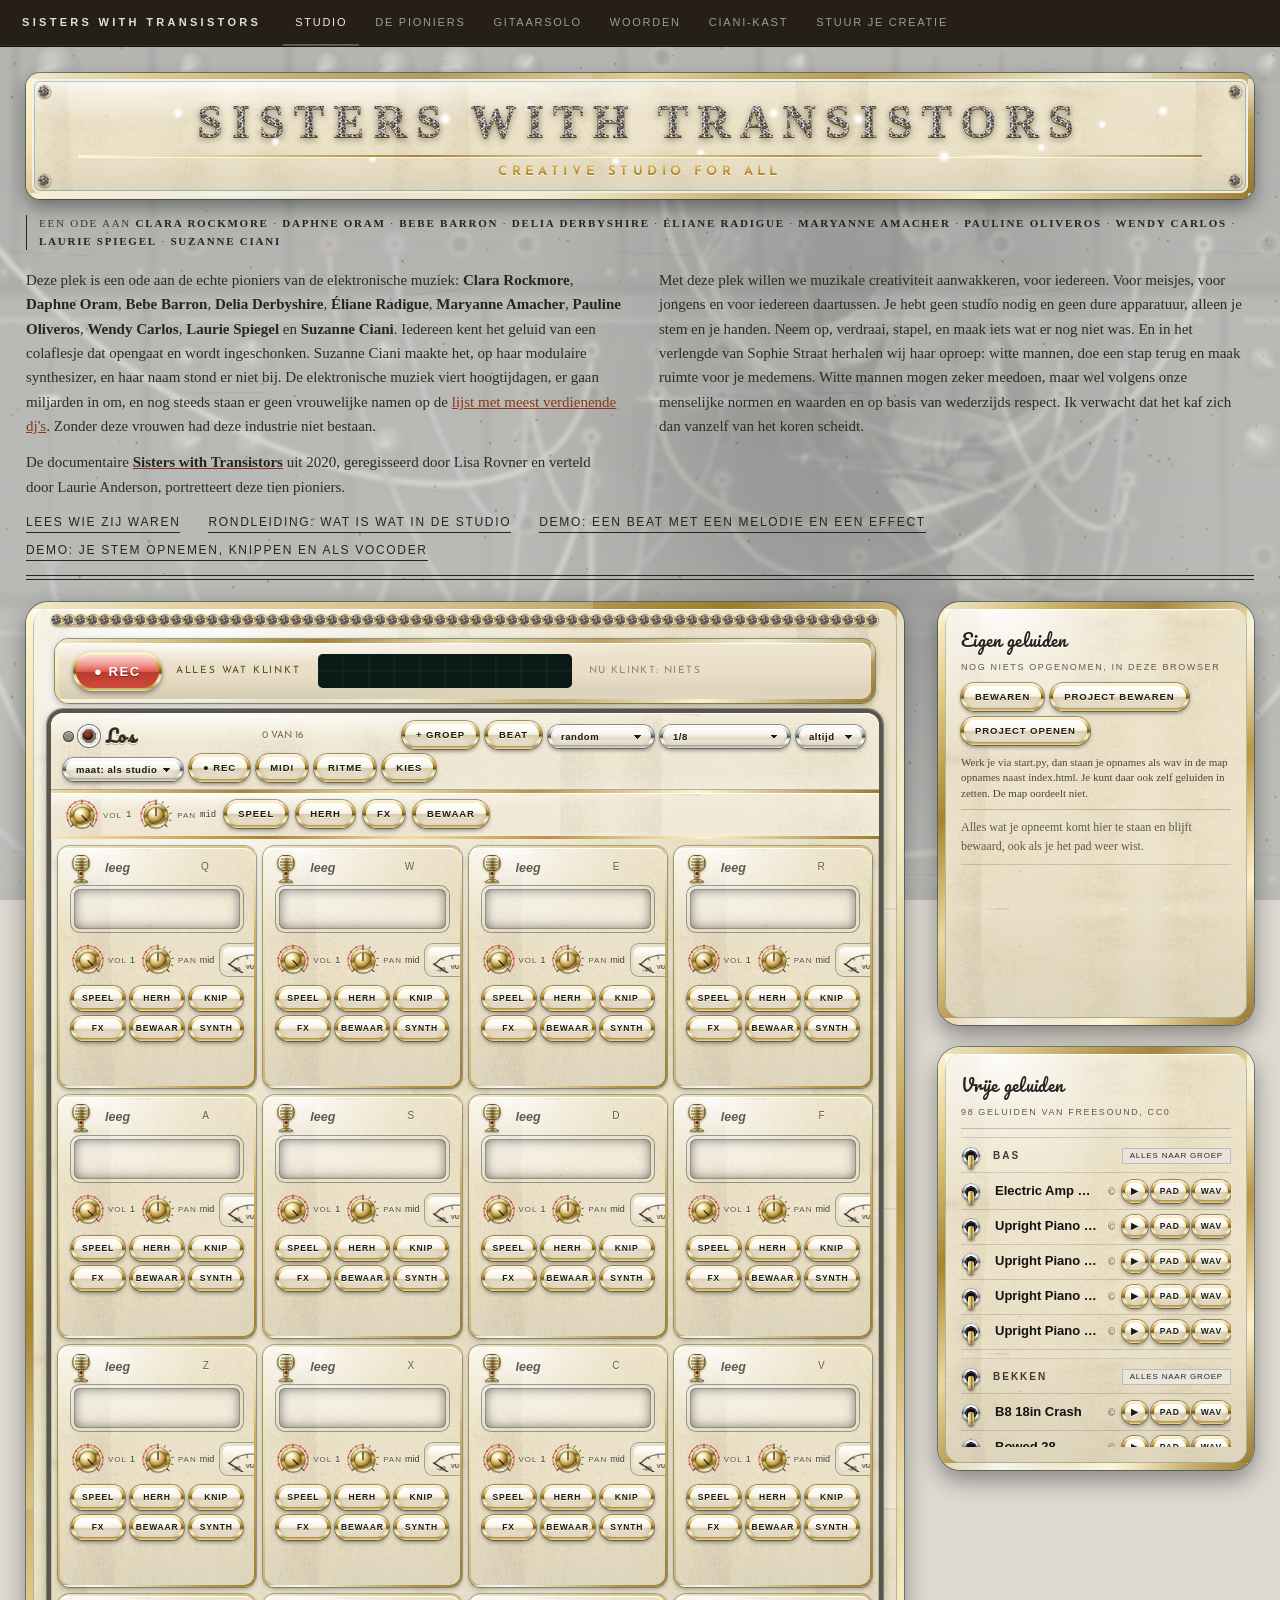
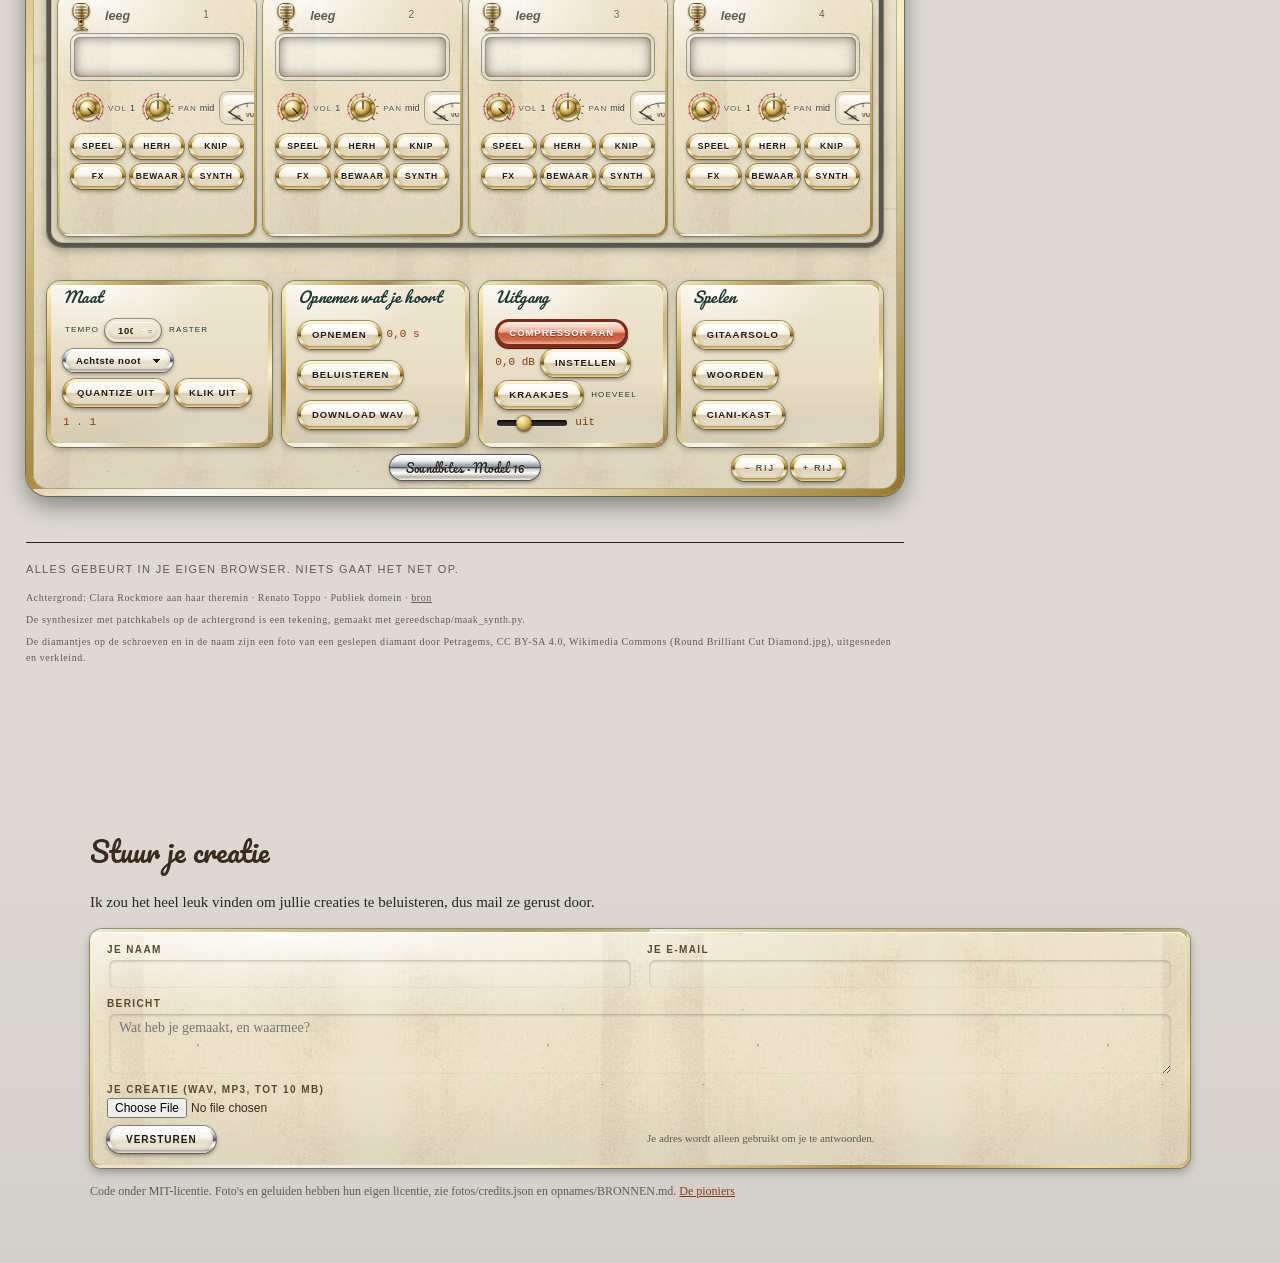
==== commit 34923960: "studio bouw 117" ====
--- a/studio.html
+++ b/studio.html
@@ -1622,7 +1622,7 @@
 .pad .golfbak{background:#0b1a14 padding-box, var(--groenmetaal) border-box !important;border:3px solid transparent !important;border-radius:9px !important;
   box-shadow:inset 0 0 12px rgba(0,0,0,.8), 0 0 0 1px rgba(0,40,30,.4) !important;overflow:hidden}
 .pad .golfbak canvas{display:block;border-radius:6px}
-.pad .kop{background:#d8ffe8 !important;box-shadow:0 0 8px #4dff9a, 0 0 2px #fff !important;width:2px}
+.pad .kop{background:#d8ffe8 !important;box-shadow:0 0 10px #4dff9a, 0 0 3px #fff, -40px 0 30px -10px rgba(77,255,154,.35) !important;width:3px}
 .pad .padmix{align-items:center;gap:6px !important}
 .pad .padmix .knop.klein{gap:3px}
 .pad .padmix .vu{width:60px;height:32px;margin-left:auto;flex:0 0 auto;border:3px solid transparent;border-radius:8px;
@@ -2018,6 +2018,19 @@
 .ritmemute{font:700 10px "Segoe UI",Helvetica,Arial,sans-serif !important;color:#5a4a2c !important}
 .ritmemute.aan{background:linear-gradient(180deg,#f7a89e,#e2574c 45%,#b83a30) padding-box, var(--knopring) border-box !important;color:#fff !important}
 .ritmenaam.stil{opacity:.45;text-decoration:line-through}
+/* De balk bovenin de kast: één grote REC-knop voor alles wat klinkt, een scoop van de uitgang en de pads die nu klinken */
+.nubalk{position:relative;z-index:2;display:flex;align-items:center;flex-wrap:wrap;gap:10px 14px;margin:14px 8px 6px;padding:8px 14px;border:4px solid transparent;border-radius:14px;
+  background:var(--lakvlek), linear-gradient(180deg,var(--room),var(--room2)) padding-box, var(--groenmetaal) border-box;box-shadow:inset 0 1px 0 #fff, 0 0 0 1px rgba(0,40,30,.4), 0 2px 6px rgba(0,0,0,.3)}
+.recalles{font:700 13px "Segoe UI",Helvetica,Arial,sans-serif !important;letter-spacing:.12em;padding:9px 18px !important;border:3px solid transparent !important;border-radius:999px !important;color:#fff !important;text-shadow:0 1px 0 rgba(0,0,0,.4);
+  background:linear-gradient(180deg,rgba(255,255,255,.55),rgba(255,255,255,0) 50%) padding-box, linear-gradient(180deg,#f7a89e,#e2574c 50%,#b83a30 52%,#d04a3d) padding-box, var(--knopring) border-box !important;box-shadow:0 2px 5px rgba(0,0,0,.45) !important}
+.recalles.aan{animation:recpuls .7s ease-in-out infinite alternate;background:linear-gradient(180deg,rgba(255,255,255,.4),rgba(255,255,255,0) 50%) padding-box, linear-gradient(180deg,#ff6a5c,#e01f12 50%,#9c130b 52%,#c8261b) padding-box, var(--knopring) border-box !important;box-shadow:0 0 14px rgba(255,59,47,.9), 0 2px 5px rgba(0,0,0,.45) !important}
+.rectijd{font-family:var(--vijftig);font-size:10px;letter-spacing:.18em;text-transform:uppercase;color:#5a4a2c;min-width:110px}
+.rectijd.aan{color:#b31d12;font-weight:700}
+#nuScoop{width:260px;height:40px;border:3px solid transparent;border-radius:8px;background:#0b1a14 padding-box, var(--groenmetaal) border-box;box-shadow:inset 0 0 10px rgba(0,0,0,.8)}
+.nulijst{display:flex;align-items:center;flex-wrap:wrap;gap:5px;flex:1;min-width:160px;font-family:var(--vijftig);font-size:10px;letter-spacing:.14em;text-transform:uppercase;color:#5a4a2c}
+.nulijst .nuchip{padding:3px 9px;border-radius:999px;background:#0f6b3f;color:#e8ffe8;font:700 10px "Segoe UI",Helvetica,Arial,sans-serif;letter-spacing:.04em;text-transform:none;box-shadow:0 0 8px rgba(46,224,138,.7), inset 0 1px 0 rgba(255,255,255,.3)}
+.nulijst .nuchip.beat{background:#8a3814;box-shadow:0 0 8px rgba(226,87,76,.6)}
+.nulijst .nuleeg{opacity:.6}
 /* het label van een vak in de transportbalk stond op de knoppen */
 .tvak{padding-top:32px !important}
 .tvak .tlabel{top:2px;font-size:15px;line-height:1.3}
@@ -2064,6 +2077,12 @@
 
   <div class="kast" id="kast">
     <div class="wang links"></div>
+    <div class="nubalk" id="nuBalk">
+      <button id="recAlles" class="recalles" title="Neemt alles op wat klinkt: pads, beats, gitaar, synth, effecten. Nog eens klikken stopt; beluisteren en de wav staan onderaan bij Opnemen wat je hoort">&#9679; REC</button>
+      <span id="recTijd" class="rectijd">alles wat klinkt</span>
+      <canvas id="nuScoop" width="260" height="40" title="Wat er nu uit de uitgang komt"></canvas>
+      <div id="nuLijst" class="nulijst"><span class="nuleeg">Nu klinkt: niets</span></div>
+    </div>
     <div class="rooster" id="rooster"></div>
     <div class="wang rechts"></div>
     <div class="plaatje-naam">Soundbites &middot; Model 16</div>
@@ -4318,7 +4337,9 @@
 
             const verstreken = ctx.currentTime - p.speelStart;
             const padEl = el.parentElement && el.parentElement.parentElement;
-            if (verstreken < 0 || verstreken > p.speelKaal) {
+            // een slag die nog moet komen (de beat plant vooruit): even wachten, niet wissen
+            if (verstreken < 0) { bezig = true; el.classList.remove('zichtbaar'); continue; }
+            if (verstreken > p.speelKaal) {
                 el.classList.remove('zichtbaar');
                 p.speelStart = 0;
                 if (padEl && padEl.vu && padEl.vuNaald > 0.005) { padEl.vuNaald *= 0.85; tekenVU(padEl.vu, padEl.vuNaald); bezig = true; }
@@ -12851,6 +12872,42 @@
     const bak = document.getElementById('rondleidingBak'); if (bak) bak.classList.remove('aan');
 }
 document.getElementById('startRondleiding').addEventListener('click', startRondleiding);
+
+// De balk bovenin: REC voor alles wat klinkt (dezelfde opname als Opnemen wat je hoort),
+// een scoop van de uitgang, en de pads en beats die op dit moment klinken.
+(function nuBalk() {
+    const rec = document.getElementById('recAlles'), tijd = document.getElementById('recTijd'), scoop = document.getElementById('nuScoop'), lijst = document.getElementById('nuLijst');
+    if (!rec) return;
+    rec.onclick = () => { const k = document.getElementById('mixKnop'); if (k) k.click(); };
+    let an = null, anCtx = null; const g2 = scoop.getContext('2d'); const W = scoop.width, H = scoop.height;
+    let vorige = '';
+    const tik = () => {
+        // de REC-knop volgt de opname van Opnemen wat je hoort
+        rec.classList.toggle('aan', !!mixBezig); tijd.classList.toggle('aan', !!mixBezig);
+        if (mixBezig) { const t = document.getElementById('mixTijd'); tijd.textContent = 'opname ' + (t ? t.textContent : ''); }
+        else { const kl = document.getElementById('mixBeluister'); tijd.textContent = (kl && !kl.disabled) ? 'opname klaar, zie onderaan' : 'alles wat klinkt'; }
+        // de scoop
+        g2.fillStyle = '#0b1a14'; g2.fillRect(0, 0, W, H);
+        g2.strokeStyle = 'rgba(77,255,154,.12)'; g2.lineWidth = 1; for (let x = 0; x < W; x += 26) { g2.beginPath(); g2.moveTo(x, 0); g2.lineTo(x, H); g2.stroke(); } g2.beginPath(); g2.moveTo(0, H / 2); g2.lineTo(W, H / 2); g2.stroke();
+        if (ctx && (!an || anCtx !== ctx)) { try { uitgang(); an = ctx.createAnalyser(); an.fftSize = 1024; (master || eindVolume).connect(an); anCtx = ctx; } catch (e) { an = null; } }
+        if (an) {
+            const d = new Float32Array(an.fftSize); an.getFloatTimeDomainData(d);
+            g2.strokeStyle = '#4dff9a'; g2.lineWidth = 1.5; g2.shadowColor = '#4dff9a'; g2.shadowBlur = 4; g2.beginPath();
+            for (let x = 0; x < W; x++) { const v = d[Math.floor(x / W * d.length)]; const y = H / 2 - v * (H / 2 - 2); if (x === 0) g2.moveTo(x, y); else g2.lineTo(x, y); }
+            g2.stroke(); g2.shadowBlur = 0;
+        }
+        // wat klinkt nu: pads waarvan de laatste aanslag nog loopt, en groepen met de beat aan
+        const nu = ctx ? ctx.currentTime : 0; const delen = [];
+        groepen.forEach((g, n) => { if (g.beat) delen.push({ t: 'Beat ' + g.naam + (g.modus === 'patroon' ? ' · ' + (g.ritmeVak || 'A') : ''), k: 'beat' }); });
+        if (losGroep.beat) delen.push({ t: 'Beat Los', k: 'beat' });
+        pads.forEach((p, i) => { if (p.buffer && p.speelStart !== undefined && nu >= p.speelStart && nu < p.speelStart + Math.min(6, p.speelTotaal || 0)) delen.push({ t: p.naam || ('pad ' + (i + 1)), k: 'klinkt' }); });
+        if (gitaar) delen.push({ t: 'Gitaarsolo', k: 'klinkt' });
+        const sleutel = delen.map(x => x.t).join('|');
+        if (sleutel !== vorige) { vorige = sleutel; lijst.innerHTML = delen.length ? '<span>Nu klinkt:</span>' + delen.map(x => '<span class="nuchip ' + x.k + '">' + x.t.replace(/[<>&]/g, '') + '</span>').join('') : '<span class="nuleeg">Nu klinkt: niets</span>'; }
+        requestAnimationFrame(tik);
+    };
+    requestAnimationFrame(tik);
+})();
 </script>
 <div class="vraagbak" id="vraagbak" hidden>
   <div class="vraag">
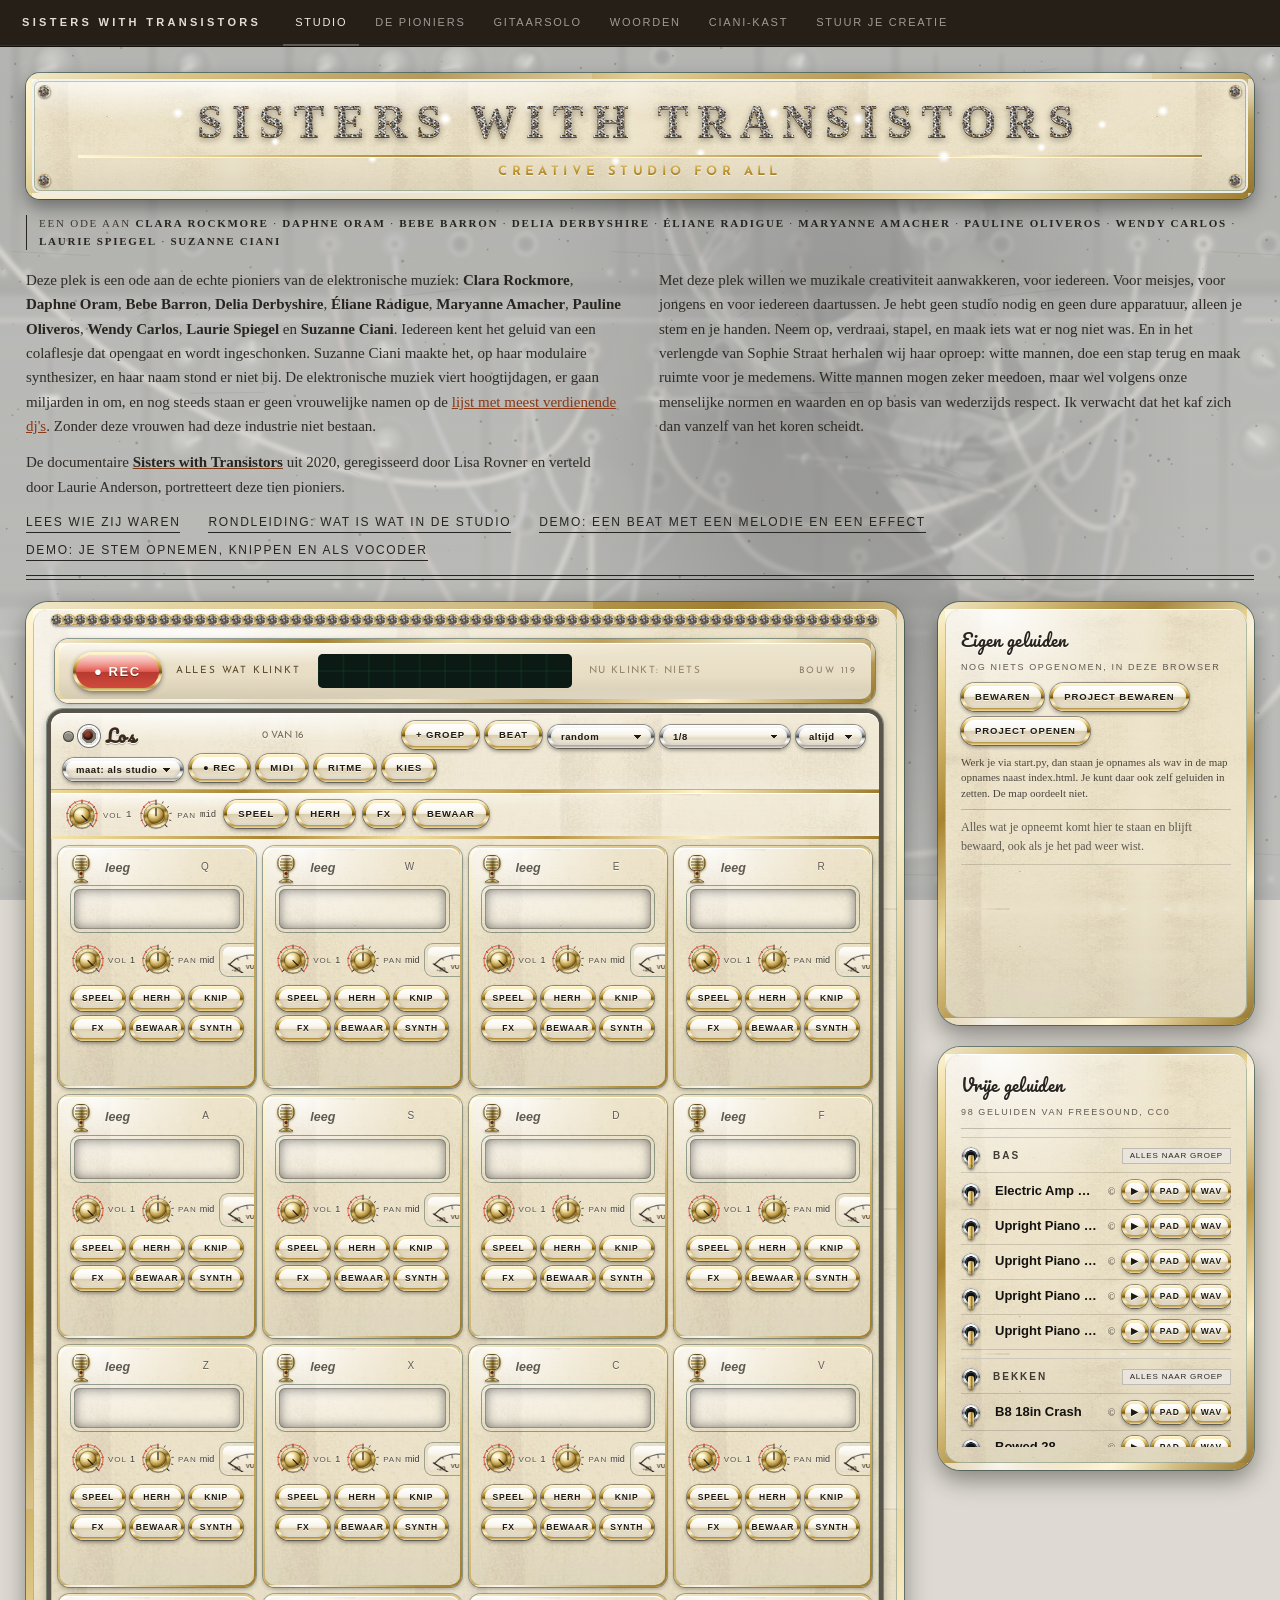
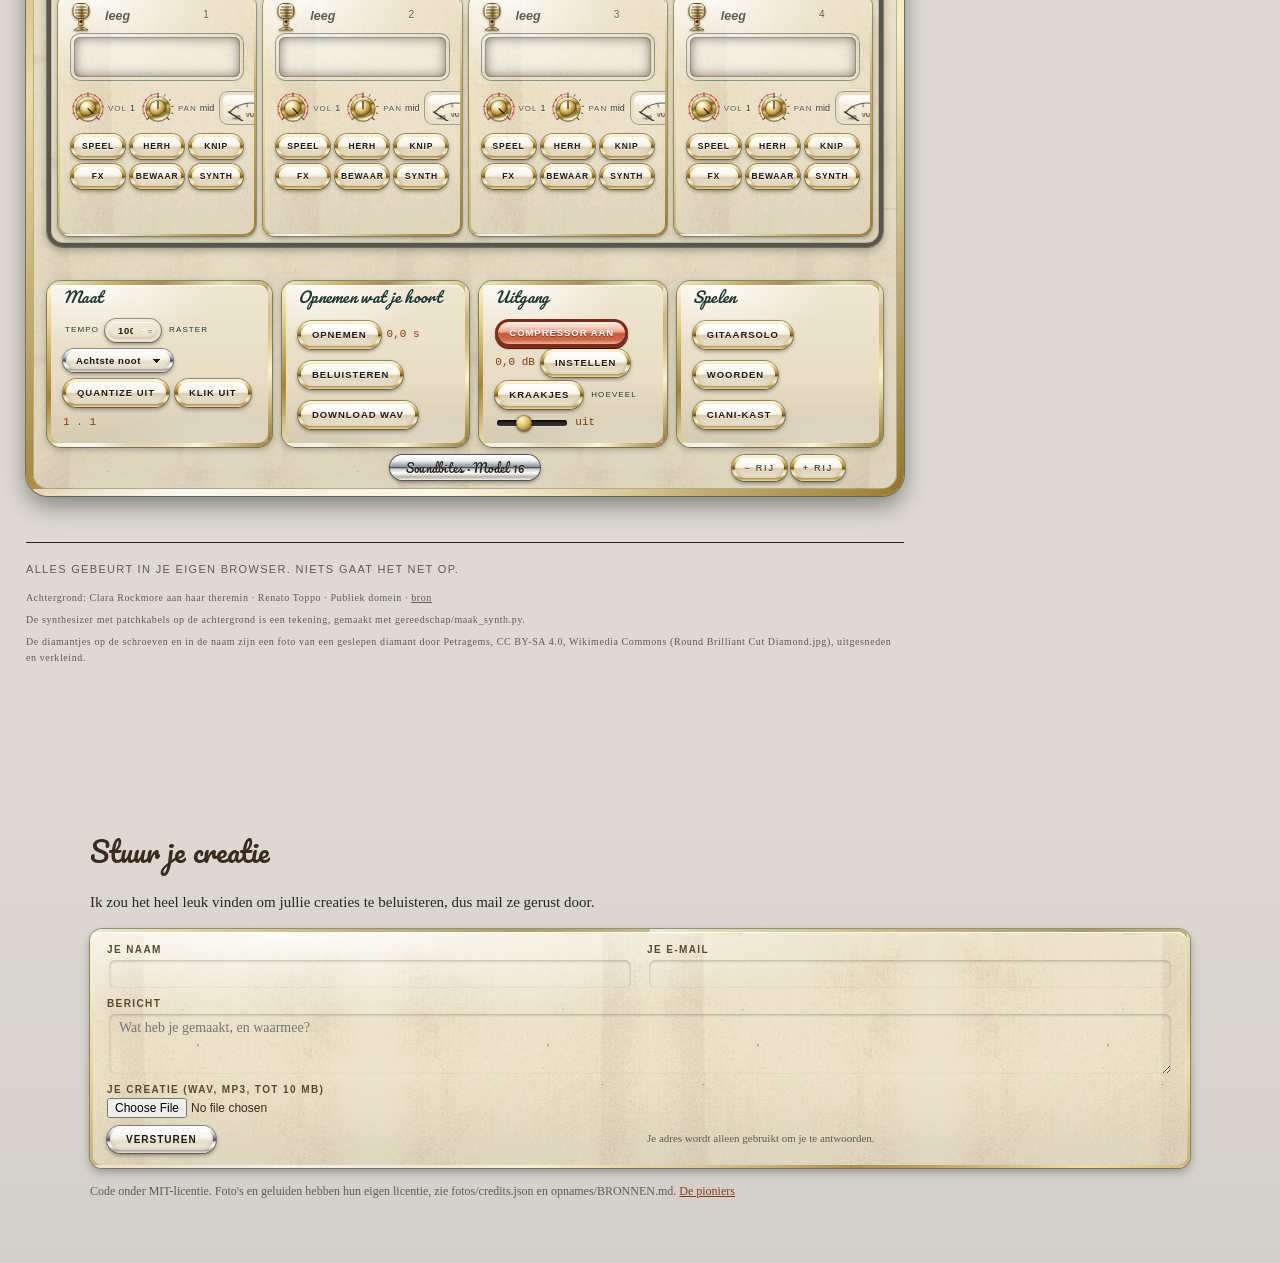
==== commit 7784a939: "studio bouw 119" ====
--- a/studio.html
+++ b/studio.html
@@ -2031,6 +2031,7 @@
 .nulijst .nuchip{padding:3px 9px;border-radius:999px;background:#0f6b3f;color:#e8ffe8;font:700 10px "Segoe UI",Helvetica,Arial,sans-serif;letter-spacing:.04em;text-transform:none;box-shadow:0 0 8px rgba(46,224,138,.7), inset 0 1px 0 rgba(255,255,255,.3)}
 .nulijst .nuchip.beat{background:#8a3814;box-shadow:0 0 8px rgba(226,87,76,.6)}
 .nulijst .nuleeg{opacity:.6}
+.bouwnr{margin-left:auto;font-family:var(--vijftig);font-size:9px;letter-spacing:.2em;text-transform:uppercase;color:#8a7b66}
 /* het label van een vak in de transportbalk stond op de knoppen */
 .tvak{padding-top:32px !important}
 .tvak .tlabel{top:2px;font-size:15px;line-height:1.3}
@@ -2082,6 +2083,7 @@
       <span id="recTijd" class="rectijd">alles wat klinkt</span>
       <canvas id="nuScoop" width="260" height="40" title="Wat er nu uit de uitgang komt"></canvas>
       <div id="nuLijst" class="nulijst"><span class="nuleeg">Nu klinkt: niets</span></div>
+      <span class="bouwnr" title="Zie je een lager nummer dan verwacht, laad de pagina opnieuw met Ctrl+F5">bouw 119</span>
     </div>
     <div class="rooster" id="rooster"></div>
     <div class="wang rechts"></div>
@@ -2605,7 +2607,9 @@
             const extra = (p !== null && o.dichtheid > 1) ? Math.min(o.dichtheid - 1, Math.floor(p * o.dichtheid + 0.0001)) : 0;   // extra slagen per stap
             const halve = (p !== null && o.toon) ? p * o.toon : 0;
             const slaOp = (i, tt) => { flitsLamp(n, tt); speel(i, tt, { halveTonen: halve }); legVast(i, tt); if (extra > 0) for (let e = 1; e <= extra; e++) speel(i, tt + stap * e / (extra + 1), { halveTonen: halve, volume: 0.8 }); };
-            if (g.modus === 'patroon') {
+            // ritme-stand met een leeg ritme (niets getekend, geen ketting met inhoud): dan willekeurig, anders hoor je niets
+            const ritmeLeeg = g.modus === 'patroon' && !ritmeHeeftIets(g) && !(g.kettingAan && kettingLijst(g).some(v => g.ritmes && g.ritmes[v] && ritmeHeeftIets({ ritme: g.ritmes[v] })));
+            if (g.modus === 'patroon' && !ritmeLeeg) {
                 // het getekende ritme (of het ritme uit de ketting): stap k, op de klok van de studio
                 const per = stappenPerMaat(g);
                 let stapNr = Math.round((t - klokNul) / stap);
@@ -8307,7 +8311,10 @@
                 const met = padsVanGroep(n).filter(i => pads[i].buffer);
                 const hint = document.getElementById('padHint');
                 if (aan && !met.length) hint.textContent = 'Beat aan in ' + gg.naam + ', maar er staat geen geluid op de pads van deze groep, dus je hoort niets.';
-                else if (aan) hint.textContent = 'Beat aan in ' + gg.naam + ': ' + met.length + (met.length === 1 ? ' pad' : ' pads') + ', ' + (gg.modus === 'patroon' ? 'het getekende ritme' : 'willekeurig op elk maatdeel') + (met.every(i => pads[i].stil) ? '. Alle rijen staan op mute' : '') + '.';
+                else if (aan) {
+                    const leeg = gg.modus === 'patroon' && !ritmeHeeftIets(gg);
+                    hint.textContent = 'Beat aan in ' + gg.naam + ': ' + met.length + (met.length === 1 ? ' pad' : ' pads') + ', ' + (gg.modus === 'patroon' ? (leeg ? 'het ritme is nog leeg, dus willekeurig; klik op Ritme en teken slagen of kies een ritme' : 'het getekende ritme') : 'willekeurig op elk maatdeel') + (met.every(i => pads[i].stil) ? '. Alle rijen staan op mute' : '') + '.';
+                }
                 else hint.textContent = 'Beat uit in ' + gg.naam + '.';
             };
             kop.appendChild(b);
@@ -10218,11 +10225,11 @@
     // Baslijnen in de stijl van de dansplaten van Michael Jackson en The Jacksons. Eigen riffs in die stijl,
     // geen transcripties: [stap in zestienden, halve tonen boven de grondtoon van het akkoord, lengte in zestienden].
     basBillie: { naam: 'Bas: Billie', uitleg: 'Strakke, herhalende mineurlijn in achtsten met kwint en septiem, zoals de bas onder Billie Jean', sw: false, pat: '................',
-                 bas: [[0, 0, 2], [2, 12, 1], [4, 10, 2], [6, 7, 1], [8, 0, 1], [9, 0, 1], [10, 5, 1], [12, 7, 2], [14, 10, 1], [15, 12, 1]] },
+                 bas: [[0, 0, 2], [2, 7, 2], [4, 12, 2], [6, 10, 2], [8, 7, 2], [10, 5, 2], [12, 3, 2], [14, 7, 2]] },
     basWall:   { naam: 'Bas: Off the Wall', uitleg: 'Disco-funk met octaafsprongen en korte slap-tikken, zoals de bas op Off the Wall', sw: false, pat: '................',
-                 bas: [[0, 0, 1], [1, 12, 1], [2, 0, 1], [4, 12, 1], [5, 0, 1], [7, 12, 1], [8, 10, 1], [9, 12, 1], [11, 7, 1], [12, 0, 1], [13, 12, 1], [14, 0, 1], [15, 3, 1]] },
+                 bas: [[0, 0, 2], [2, 12, 1], [3, 12, 1], [4, 0, 2], [6, 12, 2], [8, 10, 2], [10, 12, 1], [11, 10, 1], [12, 7, 2], [14, 3, 1], [15, 5, 1]] },
     basBoogie: { naam: 'Bas: Boogie', uitleg: 'Boogie-disco: octaafstuiter met een opstapje aan het eind van de maat, zoals de bas onder Blame It on the Boogie', sw: false, pat: '................',
-                 bas: [[0, 0, 1], [2, 12, 1], [4, 0, 1], [6, 12, 1], [8, 0, 1], [10, 12, 1], [12, 7, 1], [13, 9, 1], [14, 10, 1], [15, 11, 1]] }
+                 bas: [[0, 0, 2], [2, 12, 2], [4, 0, 2], [6, 12, 2], [8, 0, 1], [9, 0, 1], [10, 12, 2], [12, 7, 1], [13, 9, 1], [14, 10, 1], [15, 11, 1]] }
 };
 
 const GITAARLICKS = [
@@ -10353,6 +10360,13 @@
         if (opties.gate) { g.gain.setValueAtTime(opties.volume || 1, wanneer + opties.gate); g.gain.exponentialRampToValueAtTime(0.001, wanneer + opties.gate + 0.04); b.stop(wanneer + opties.gate + 0.1); }
         else b.stop(wanneer + (opties.duur || 2.5));
         st.bronnen.push(b); b.onended = () => { st.bronnen = st.bronnen.filter(x => x !== b); if (st.leadBron === b) st.leadBron = null; };
+        if (opties.sub) {
+            // de ronde onderkant van een basgitaar: een sinus een octaaf lager, met dezelfde lengte
+            const o = c.createOscillator(); o.type = 'sine'; o.frequency.value = 440 * Math.pow(2, (midi - 12 - 69) / 12) * b.playbackRate.value;
+            const og = c.createGain(); const eindT = wanneer + (opties.gate || opties.duur || 0.5);
+            og.gain.setValueAtTime(0, wanneer); og.gain.linearRampToValueAtTime((opties.volume || 1) * 0.7, wanneer + 0.008); og.gain.setValueAtTime((opties.volume || 1) * 0.7, Math.max(wanneer + 0.01, eindT - 0.03)); og.gain.linearRampToValueAtTime(0.0001, eindT + 0.02);
+            o.connect(og); og.connect(inGain); o.start(wanneer); o.stop(eindT + 0.05);
+        }
         if ((!opties.dun || opties.noteer) && st.gespeeld) st.gespeeld.push({ t: wanneer, noot: midi, kracht: opties.volume || 1, auto: !!opties.noteer });
         if (!opties.gate && !opties.dun) {
             // de tweede snaar: dezelfde noot, zeven cent hoger en acht milliseconden later, dat maakt hem dik
@@ -10530,7 +10544,7 @@
                 if (r.bas) {
                     // een baslijn: dikke, donkere noten een octaaf onder de grondtoon, elke noot precies zo lang als het riff zegt
                     const grond = noten[0] - 12;
-                    r.bas.forEach(([i, iv, len]) => { const d = len * stapT; pluk(grond + iv, ritmeVolgende + i * stapT, { demp: 0.996, helder: 0.28, volume: 1, duur: d + 0.15, gate: Math.max(0.06, d * 0.85), dun: true, zonderOctaaf: true, noteer: true }); });
+                    r.bas.forEach(([i, iv, len]) => { const d = len * stapT; pluk(grond + iv, ritmeVolgende + i * stapT, { demp: 0.998, helder: 0.16, volume: 1.1, duur: d + 0.15, gate: Math.max(0.06, d * 0.9), dun: true, zonderOctaaf: true, noteer: true, sub: true }); });
                     ritmeVolgende += maat; continue;
                 }
                 for (let i = 0; i < stappen; i++) {
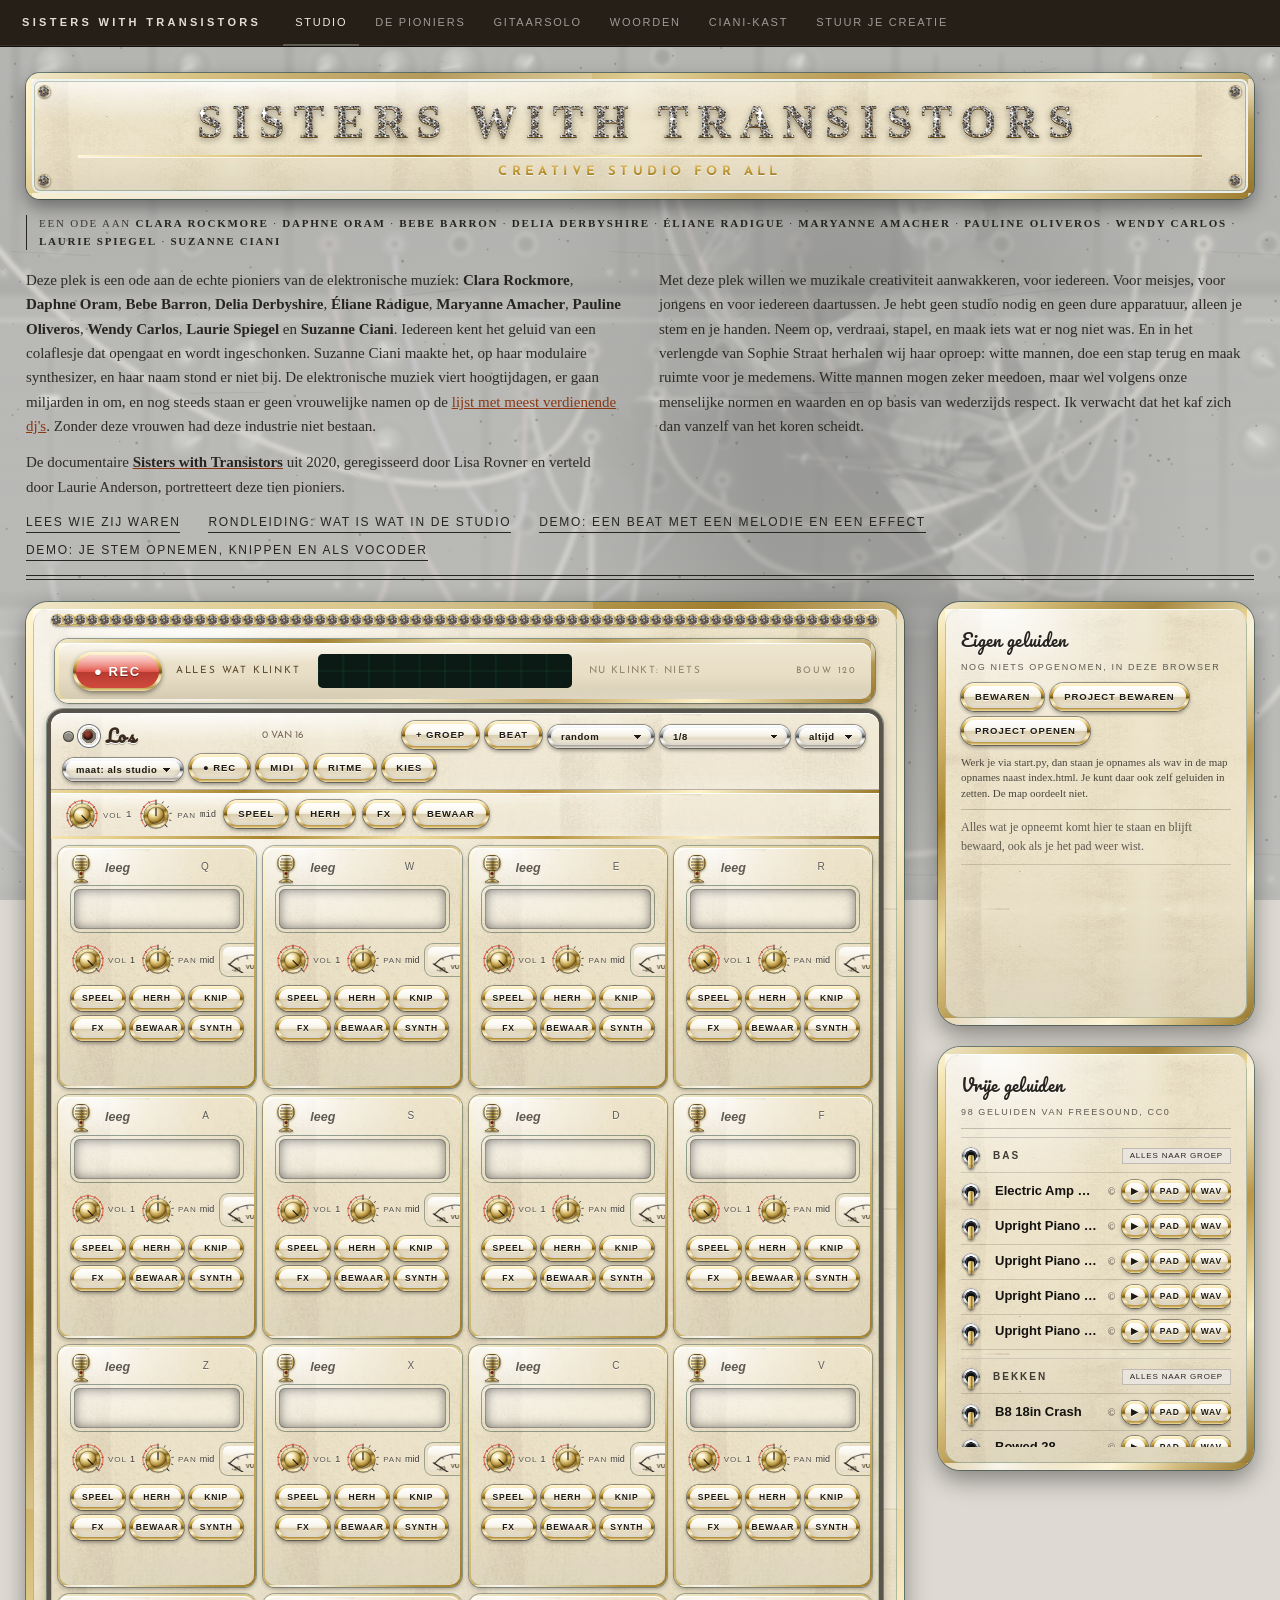
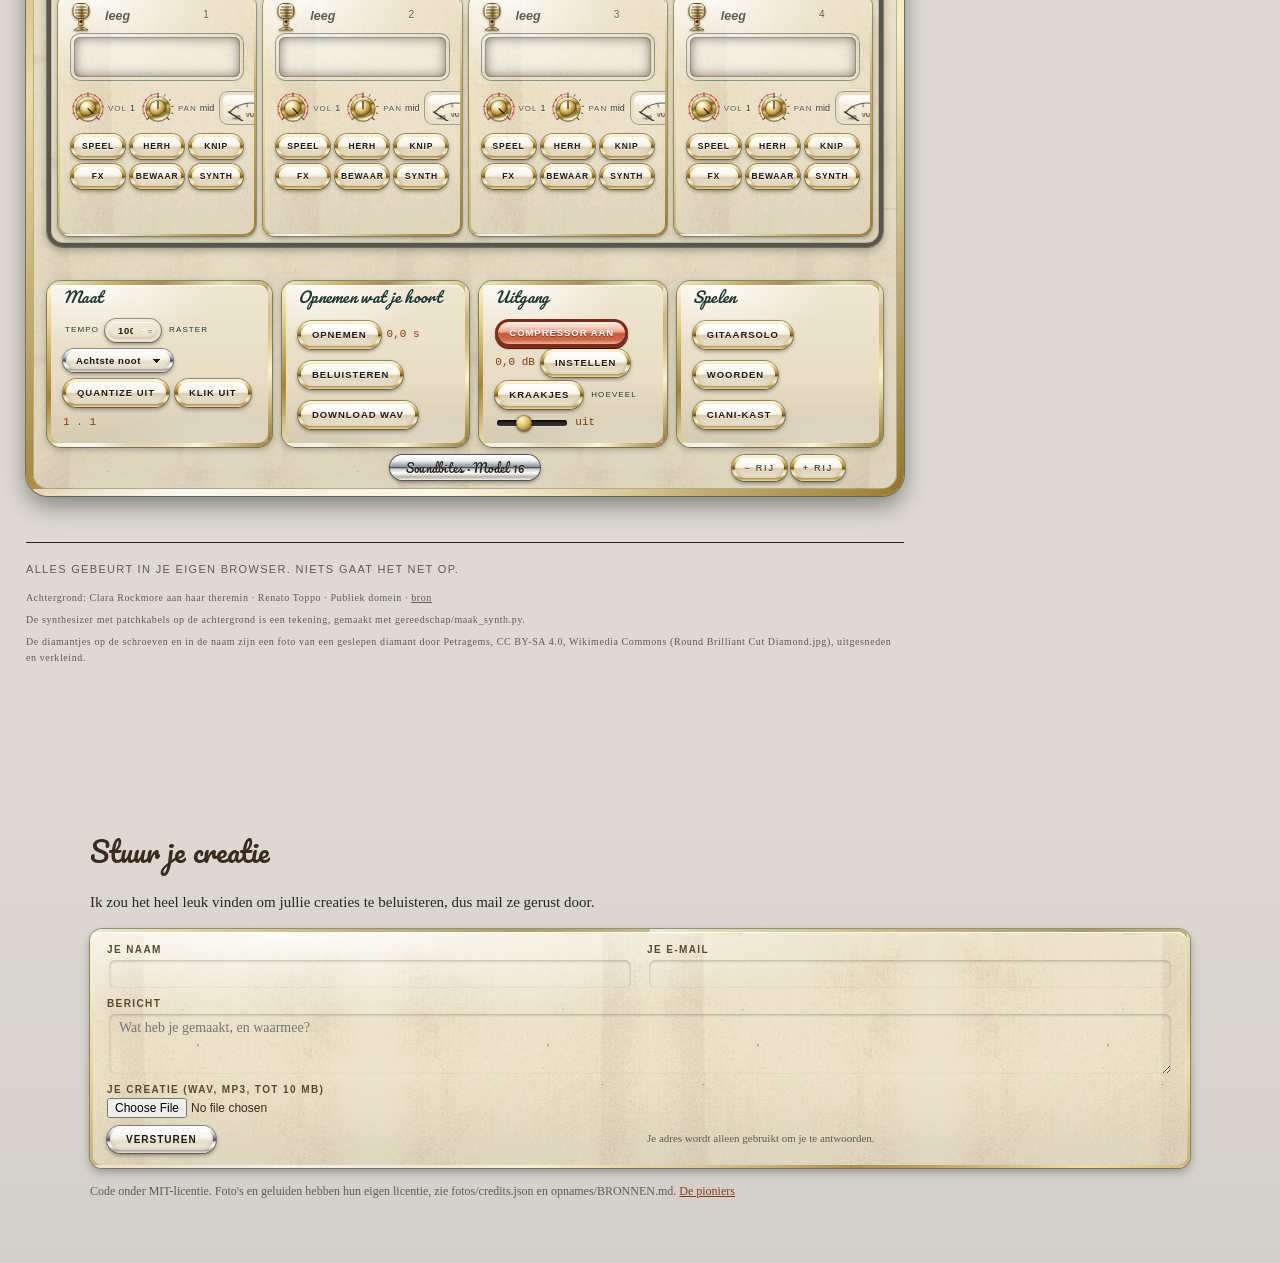
==== commit 73543027: "studio bouw 120" ====
--- a/studio.html
+++ b/studio.html
@@ -1957,7 +1957,7 @@
 .plaat .schroef.rb,.plaat .schroef.lo{background-image:var(--fonkel),var(--schroef-b)}
 .plaat .schroef::after{display:none}
 /* de naam op de titelplaat: bezet met diamantjes in gouden zettingen (pavé) */
-.kop .plaatje .groot{background:url("fotos/diamant_klein.png") 0 0/11px 11px repeat, url("fotos/diamant_klein.png") 5.5px 5.5px/11px 11px repeat, linear-gradient(#fff6d6,#c9a03a);-webkit-background-clip:text;background-clip:text;color:transparent;text-shadow:none;
+.kop .plaatje .groot{background:var(--fonkeldun) 0 0/44px 44px repeat, var(--fonkeldun) 31px 47px/62px 62px repeat, url("fotos/diamant_klein.png") 0 0/11px 11px repeat, url("fotos/diamant_klein.png") 5.5px 5.5px/11px 11px repeat, linear-gradient(#fff6d6,#c9a03a);animation:letterfonkel 7s linear infinite;-webkit-background-clip:text;background-clip:text;color:transparent;text-shadow:none;
   filter:drop-shadow(0 1px 0 rgba(90,60,10,.9)) drop-shadow(0 2px 3px rgba(0,0,0,.35));letter-spacing:.2em;font-size:clamp(28px,4vw,46px)}
 input[type=range]::-webkit-slider-thumb{background:var(--goudbol)}
 input[type=range]::-moz-range-thumb{background:var(--goudbol)}
@@ -1974,26 +1974,6 @@
    en fonkelingen die aan en uit gaan over de titelplaat. */
 .kast::before{display:block;left:18px;right:18px;top:5px;height:12px;border-radius:6px;background:var(--schroef-a) 0 0/12px 12px repeat-x, var(--knopring);box-shadow:0 1px 2px rgba(0,0,0,.35)}
 .kop .plaatje .sub{background:linear-gradient(180deg,#fff6d6,#c9a03a 55%,#8c6a1a);-webkit-background-clip:text;background-clip:text;color:transparent;text-shadow:none;font-weight:700;filter:drop-shadow(0 1px 0 rgba(255,255,255,.7))}
-.kop .plaatje{overflow:hidden}
-.kop .plaatje::before,.kop .plaatje::after{content:"";position:absolute;inset:0;pointer-events:none;mix-blend-mode:screen;
-  background:
-    radial-gradient(circle at 12% 30%, #fff 0 1.5px, rgba(255,255,255,0) 6px),
-    radial-gradient(circle at 28% 70%, #fff 0 1px, rgba(255,255,255,0) 5px),
-    radial-gradient(circle at 41% 25%, #fff 0 2px, rgba(255,255,255,0) 7px),
-    radial-gradient(circle at 55% 65%, #fff 0 1.2px, rgba(255,255,255,0) 5px),
-    radial-gradient(circle at 68% 35%, #fff 0 1.8px, rgba(255,255,255,0) 7px),
-    radial-gradient(circle at 83% 60%, #fff 0 1.2px, rgba(255,255,255,0) 5px),
-    radial-gradient(circle at 93% 28%, #fff 0 1.6px, rgba(255,255,255,0) 6px);
-  animation:fonkel 2.6s ease-in-out infinite}
-.kop .plaatje::after{background:
-    radial-gradient(circle at 20% 55%, #fff 0 1.2px, rgba(255,255,255,0) 5px),
-    radial-gradient(circle at 34% 35%, #fff 0 1.8px, rgba(255,255,255,0) 7px),
-    radial-gradient(circle at 48% 72%, #fff 0 1px, rgba(255,255,255,0) 5px),
-    radial-gradient(circle at 61% 30%, #fff 0 1.5px, rgba(255,255,255,0) 6px),
-    radial-gradient(circle at 75% 68%, #fff 0 1.8px, rgba(255,255,255,0) 7px),
-    radial-gradient(circle at 88% 40%, #fff 0 1.2px, rgba(255,255,255,0) 5px);
-  animation:fonkel 3.4s ease-in-out infinite reverse}
-@keyframes fonkel{0%,100%{opacity:0}18%{opacity:.95}36%{opacity:.1}55%{opacity:.8}72%{opacity:0}88%{opacity:.6}}
 /* welk ritmevakje (A, B, C) nu klinkt: een rode gloed en een lampje, boven alle andere knopstijlen */
 .kettingbalk .vakknop{position:relative}
 .kettingbalk .vakknop.speelt{box-shadow:0 0 0 3px #2ee08a, 0 0 12px rgba(46,224,138,.95), 0 2px 4px rgba(0,0,0,.45) !important}
@@ -2003,6 +1983,7 @@
 .kettingbalk .speeltlabel b{display:inline-block;min-width:12px;padding:0 5px;border-radius:999px;background:#2ee08a;color:#0a3d25;text-align:center}
 /* de diamantschroeven blinken: op elke steen verschijnt om de paar seconden een fonkelster, zachtjes,
    elke schroef op zijn eigen moment, met een lichte gloed erbij */
+:root{--fonkeldun:url("data:image/svg+xml,%3Csvg%20xmlns%3D%27http%3A%2F%2Fwww.w3.org%2F2000%2Fsvg%27%20viewBox%3D%270%200%2080%2080%27%3E%3Cg%20transform%3D%27translate%2840%2040%29%27%3E%3Cpath%20d%3D%27M0%20-9%20L1.6%20-1.6%20L9%200%20L1.6%201.6%20L0%209%20L-1.6%201.6%20L-9%200%20L-1.6%20-1.6%20Z%27%20fill%3D%27%23fff%27%2F%3E%3Ccircle%20r%3D%271.6%27%20fill%3D%27%23fff%27%2F%3E%3C%2Fg%3E%3Cg%20transform%3D%27translate%2812%2062%29%27%3E%3Cpath%20d%3D%27M0%20-5%20L1%20-1%20L5%200%20L1%201%20L0%205%20L-1%201%20L-5%200%20L-1%20-1%20Z%27%20fill%3D%27%23fff%27%20opacity%3D%27.9%27%2F%3E%3C%2Fg%3E%3C%2Fsvg%3E")}
 :root{--fonkel:url("data:image/svg+xml,%3Csvg%20xmlns%3D%27http%3A%2F%2Fwww.w3.org%2F2000%2Fsvg%27%20viewBox%3D%270%200%2040%2040%27%3E%3Cdefs%3E%3CradialGradient%20id%3D%27h%27%3E%3Cstop%20offset%3D%270%27%20stop-color%3D%27%23fff%27%20stop-opacity%3D%27.9%27%2F%3E%3Cstop%20offset%3D%271%27%20stop-color%3D%27%239fd3ff%27%20stop-opacity%3D%270%27%2F%3E%3C%2FradialGradient%3E%3C%2Fdefs%3E%3Ccircle%20cx%3D%2720%27%20cy%3D%2720%27%20r%3D%2714%27%20fill%3D%27url%28%23h%29%27%2F%3E%3Cpath%20d%3D%27M20%200%20L23.5%2016.5%20L40%2020%20L23.5%2023.5%20L20%2040%20L16.5%2023.5%20L0%2020%20L16.5%2016.5%20Z%27%20fill%3D%27%237fb0e0%27%20opacity%3D%27.7%27%2F%3E%3Cpath%20d%3D%27M20%202%20L22.6%2017.4%20L38%2020%20L22.6%2022.6%20L20%2038%20L17.4%2022.6%20L2%2020%20L17.4%2017.4%20Z%27%20fill%3D%27%23fff%27%2F%3E%3Cpath%20d%3D%27M12%2012%20L20%2018%20L28%2012%20L22%2020%20L28%2028%20L20%2022%20L12%2028%20L18%2020%20Z%27%20fill%3D%27%23fff%27%20opacity%3D%27.8%27%2F%3E%3C%2Fsvg%3E")}
 @keyframes schroeffonkel{0%,59.9%,100%{background-position:-300% -300%, center;filter:brightness(1)}60%,78%{background-position:center, center;filter:brightness(1.35) drop-shadow(0 0 3px rgba(255,255,255,.9))}78.1%{background-position:-300% -300%, center;filter:brightness(1)}}
 .plaat .schroef,.pad::before,.pad::after,.rek .blok::before,.rek .blok::after,.zijkant::before,.zijkant::after,.kop .plaatje .klink,.kop h1::before,.kop h1::after,.kop h1 span.nagel{
@@ -2032,6 +2013,7 @@
 .nulijst .nuchip.beat{background:#8a3814;box-shadow:0 0 8px rgba(226,87,76,.6)}
 .nulijst .nuleeg{opacity:.6}
 .bouwnr{margin-left:auto;font-family:var(--vijftig);font-size:9px;letter-spacing:.2em;text-transform:uppercase;color:#8a7b66}
+@keyframes letterfonkel{0%{background-position:0 0, 31px 47px, 0 0, 5.5px 5.5px, 0 0}100%{background-position:-97px 61px, 140px -83px, 0 0, 5.5px 5.5px, 0 0}}
 /* het label van een vak in de transportbalk stond op de knoppen */
 .tvak{padding-top:32px !important}
 .tvak .tlabel{top:2px;font-size:15px;line-height:1.3}
@@ -2083,7 +2065,7 @@
       <span id="recTijd" class="rectijd">alles wat klinkt</span>
       <canvas id="nuScoop" width="260" height="40" title="Wat er nu uit de uitgang komt"></canvas>
       <div id="nuLijst" class="nulijst"><span class="nuleeg">Nu klinkt: niets</span></div>
-      <span class="bouwnr" title="Zie je een lager nummer dan verwacht, laad de pagina opnieuw met Ctrl+F5">bouw 119</span>
+      <span class="bouwnr" title="Zie je een lager nummer dan verwacht, laad de pagina opnieuw met Ctrl+F5">bouw 120</span>
     </div>
     <div class="rooster" id="rooster"></div>
     <div class="wang rechts"></div>
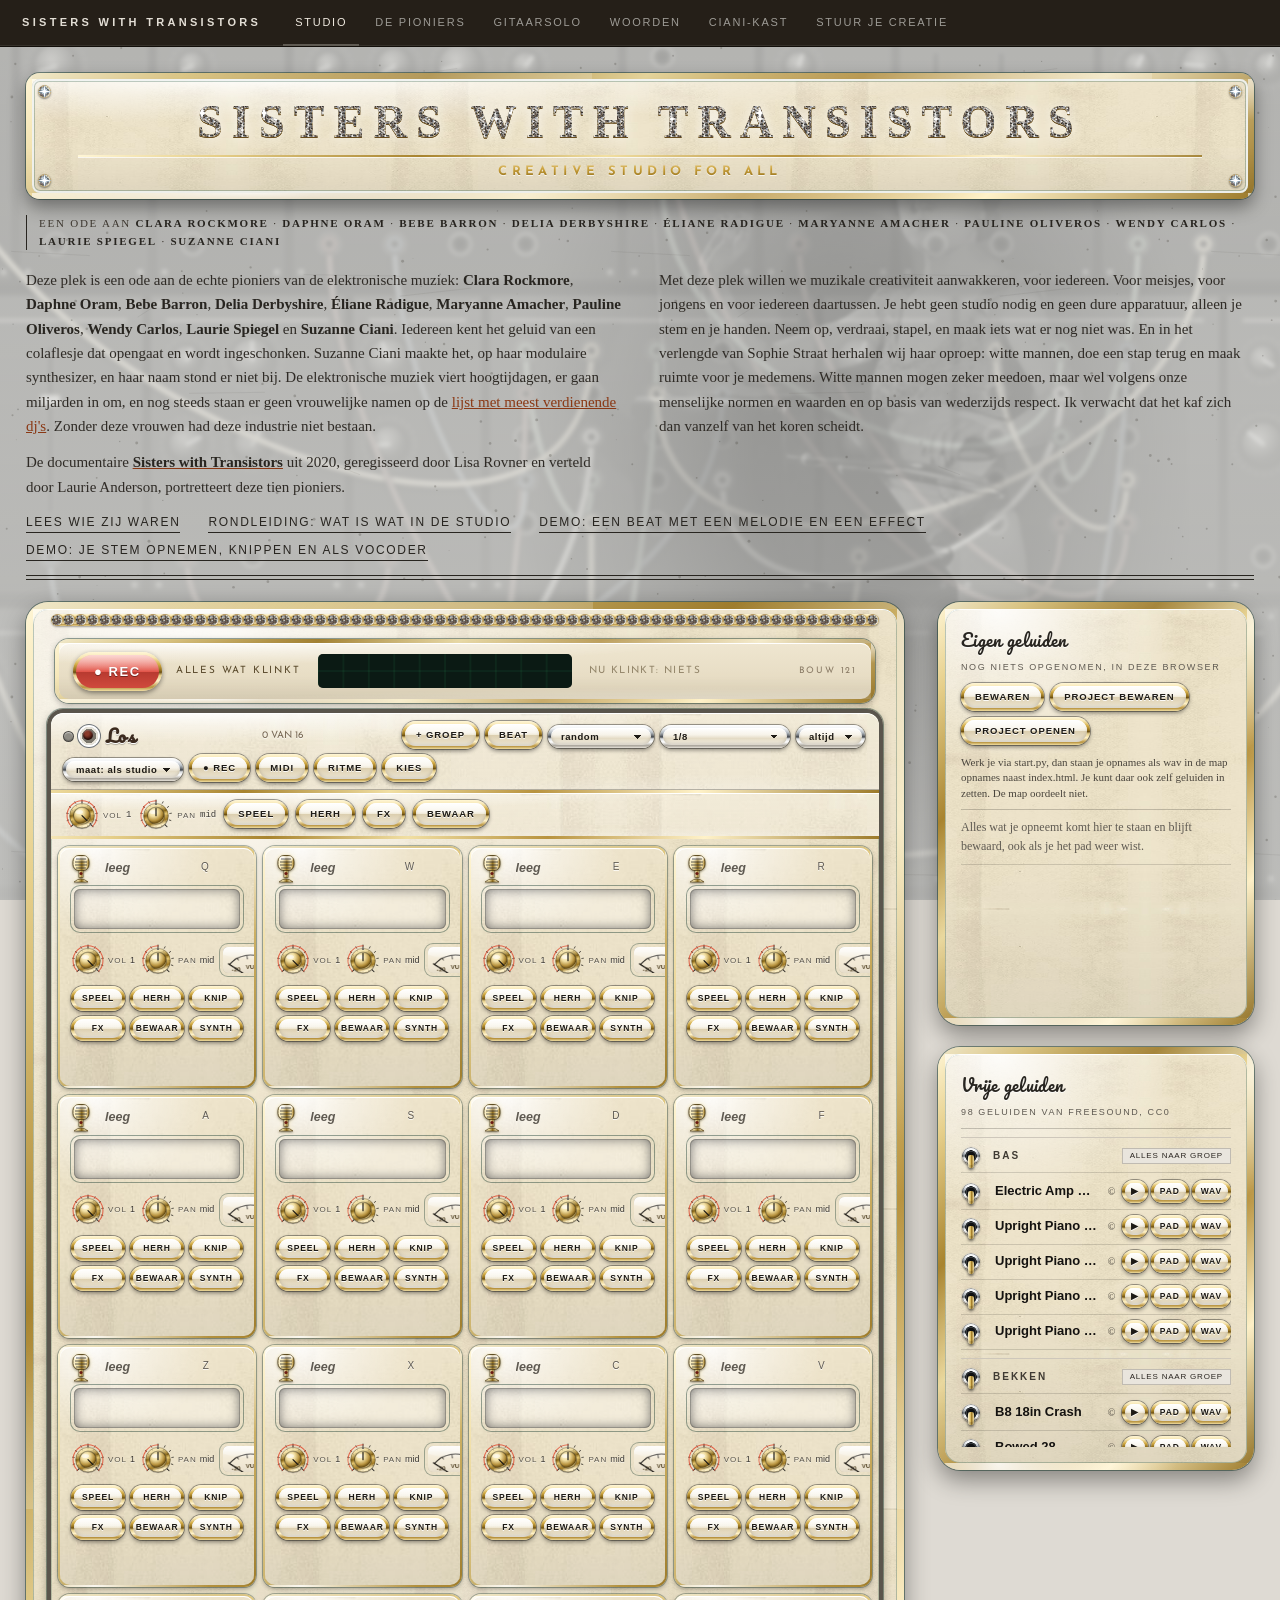
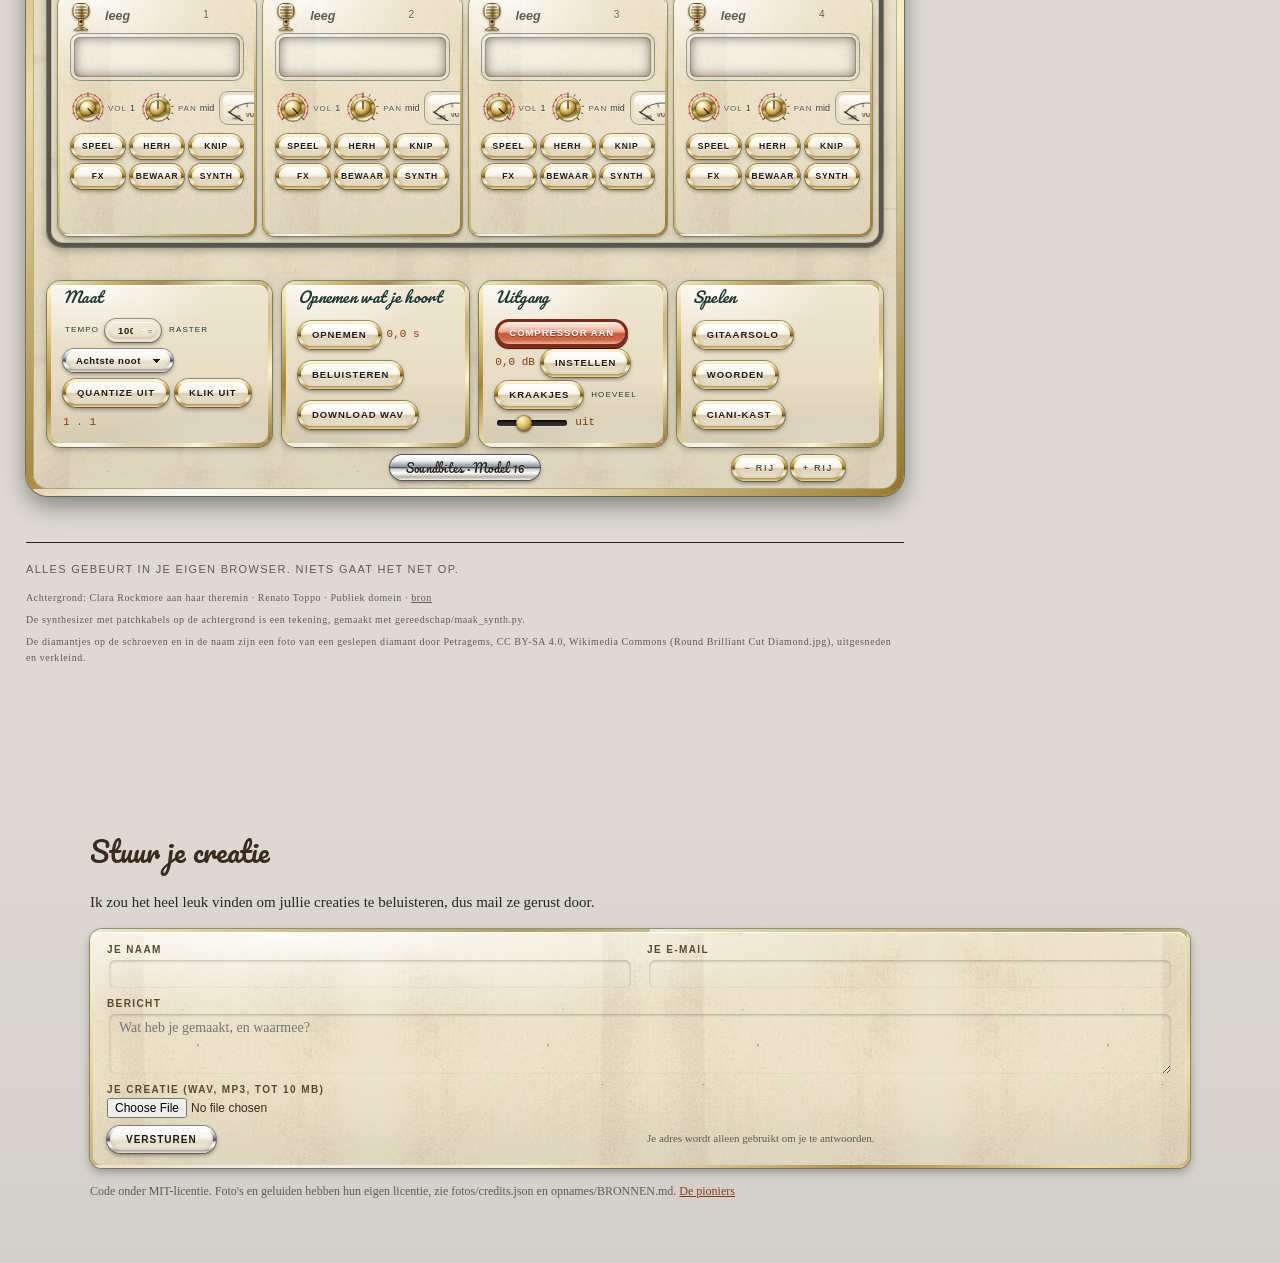
==== commit 7fa2db56: "studio bouw 121" ====
--- a/studio.html
+++ b/studio.html
@@ -1957,8 +1957,8 @@
 .plaat .schroef.rb,.plaat .schroef.lo{background-image:var(--fonkel),var(--schroef-b)}
 .plaat .schroef::after{display:none}
 /* de naam op de titelplaat: bezet met diamantjes in gouden zettingen (pavé) */
-.kop .plaatje .groot{background:var(--fonkeldun) 0 0/44px 44px repeat, var(--fonkeldun) 31px 47px/62px 62px repeat, url("fotos/diamant_klein.png") 0 0/11px 11px repeat, url("fotos/diamant_klein.png") 5.5px 5.5px/11px 11px repeat, linear-gradient(#fff6d6,#c9a03a);animation:letterfonkel 7s linear infinite;-webkit-background-clip:text;background-clip:text;color:transparent;text-shadow:none;
-  filter:drop-shadow(0 1px 0 rgba(90,60,10,.9)) drop-shadow(0 2px 3px rgba(0,0,0,.35));letter-spacing:.2em;font-size:clamp(28px,4vw,46px)}
+.kop .plaatje .groot{background:var(--fonkeldun) 0 0/44px 44px repeat, var(--fonkeldun) 31px 47px/62px 62px repeat, url("fotos/diamant_klein.png") 0 0/11px 11px repeat, url("fotos/diamant_klein.png") 5.5px 5.5px/11px 11px repeat, linear-gradient(#fff6d6,#c9a03a);animation:letterfonkel 4s linear infinite;filter:drop-shadow(0 1px 0 rgba(90,60,10,.9)) drop-shadow(0 0 6px rgba(255,255,255,.7));-webkit-background-clip:text;background-clip:text;color:transparent;text-shadow:none;
+  letter-spacing:.2em;font-size:clamp(28px,4vw,46px)}
 input[type=range]::-webkit-slider-thumb{background:var(--goudbol)}
 input[type=range]::-moz-range-thumb{background:var(--goudbol)}
 input[type=checkbox]::after{background:linear-gradient(90deg,#fff6d6,#e2c46e 40%,#a07a25 60%,#f1dfa3)}
@@ -1985,12 +1985,12 @@
    elke schroef op zijn eigen moment, met een lichte gloed erbij */
 :root{--fonkeldun:url("data:image/svg+xml,%3Csvg%20xmlns%3D%27http%3A%2F%2Fwww.w3.org%2F2000%2Fsvg%27%20viewBox%3D%270%200%2080%2080%27%3E%3Cg%20transform%3D%27translate%2840%2040%29%27%3E%3Cpath%20d%3D%27M0%20-9%20L1.6%20-1.6%20L9%200%20L1.6%201.6%20L0%209%20L-1.6%201.6%20L-9%200%20L-1.6%20-1.6%20Z%27%20fill%3D%27%23fff%27%2F%3E%3Ccircle%20r%3D%271.6%27%20fill%3D%27%23fff%27%2F%3E%3C%2Fg%3E%3Cg%20transform%3D%27translate%2812%2062%29%27%3E%3Cpath%20d%3D%27M0%20-5%20L1%20-1%20L5%200%20L1%201%20L0%205%20L-1%201%20L-5%200%20L-1%20-1%20Z%27%20fill%3D%27%23fff%27%20opacity%3D%27.9%27%2F%3E%3C%2Fg%3E%3C%2Fsvg%3E")}
 :root{--fonkel:url("data:image/svg+xml,%3Csvg%20xmlns%3D%27http%3A%2F%2Fwww.w3.org%2F2000%2Fsvg%27%20viewBox%3D%270%200%2040%2040%27%3E%3Cdefs%3E%3CradialGradient%20id%3D%27h%27%3E%3Cstop%20offset%3D%270%27%20stop-color%3D%27%23fff%27%20stop-opacity%3D%27.9%27%2F%3E%3Cstop%20offset%3D%271%27%20stop-color%3D%27%239fd3ff%27%20stop-opacity%3D%270%27%2F%3E%3C%2FradialGradient%3E%3C%2Fdefs%3E%3Ccircle%20cx%3D%2720%27%20cy%3D%2720%27%20r%3D%2714%27%20fill%3D%27url%28%23h%29%27%2F%3E%3Cpath%20d%3D%27M20%200%20L23.5%2016.5%20L40%2020%20L23.5%2023.5%20L20%2040%20L16.5%2023.5%20L0%2020%20L16.5%2016.5%20Z%27%20fill%3D%27%237fb0e0%27%20opacity%3D%27.7%27%2F%3E%3Cpath%20d%3D%27M20%202%20L22.6%2017.4%20L38%2020%20L22.6%2022.6%20L20%2038%20L17.4%2022.6%20L2%2020%20L17.4%2017.4%20Z%27%20fill%3D%27%23fff%27%2F%3E%3Cpath%20d%3D%27M12%2012%20L20%2018%20L28%2012%20L22%2020%20L28%2028%20L20%2022%20L12%2028%20L18%2020%20Z%27%20fill%3D%27%23fff%27%20opacity%3D%27.8%27%2F%3E%3C%2Fsvg%3E")}
-@keyframes schroeffonkel{0%,59.9%,100%{background-position:-300% -300%, center;filter:brightness(1)}60%,78%{background-position:center, center;filter:brightness(1.35) drop-shadow(0 0 3px rgba(255,255,255,.9))}78.1%{background-position:-300% -300%, center;filter:brightness(1)}}
+@keyframes schroeffonkel{0%,100%{background-size:110% 110%, 100% 100%;filter:brightness(1.15) drop-shadow(0 0 2px rgba(255,255,255,.7))}50%{background-size:175% 175%, 100% 100%;filter:brightness(1.5) drop-shadow(0 0 5px rgba(255,255,255,1))}}
 .plaat .schroef,.pad::before,.pad::after,.rek .blok::before,.rek .blok::after,.zijkant::before,.zijkant::after,.kop .plaatje .klink,.kop h1::before,.kop h1::after,.kop h1 span.nagel{
-  background:var(--fonkel) -300% -300%/160% 160% no-repeat, var(--schroef-a) center/100% 100% no-repeat;animation:schroeffonkel 4.2s ease-in-out infinite}
-.plaat .schroef.rb,.pad::after,.rek .blok::after,.zijkant::after,.kop .plaatje .klink.rb,.kop h1::after{animation-delay:1.3s}
-.plaat .schroef.lo,.kop .plaatje .klink.lo{animation-delay:2.4s}
-.plaat .schroef.ro,.kop .plaatje .klink.ro,.kop h1 span.nagel{animation-delay:3.3s}
+  background:var(--fonkel) center/110% 110% no-repeat, var(--schroef-a) center/100% 100% no-repeat;animation:schroeffonkel 2.2s ease-in-out infinite}
+.plaat .schroef.rb,.pad::after,.rek .blok::after,.zijkant::after,.kop .plaatje .klink.rb,.kop h1::after{animation-delay:.6s}
+.plaat .schroef.lo,.kop .plaatje .klink.lo{animation-delay:1.1s}
+.plaat .schroef.ro,.kop .plaatje .klink.ro,.kop h1 span.nagel{animation-delay:1.7s}
 /* het overzicht van de vakjes: letter groot, eronder klein de maten, stappen en slagen */
 .kettingbalk .vakknop{display:inline-flex;flex-direction:column;align-items:center;line-height:1.05;padding:3px 7px 4px !important;min-width:34px}
 .kettingbalk .vakknop b{font-size:11px}
@@ -2065,7 +2065,7 @@
       <span id="recTijd" class="rectijd">alles wat klinkt</span>
       <canvas id="nuScoop" width="260" height="40" title="Wat er nu uit de uitgang komt"></canvas>
       <div id="nuLijst" class="nulijst"><span class="nuleeg">Nu klinkt: niets</span></div>
-      <span class="bouwnr" title="Zie je een lager nummer dan verwacht, laad de pagina opnieuw met Ctrl+F5">bouw 120</span>
+      <span class="bouwnr" title="Zie je een lager nummer dan verwacht, laad de pagina opnieuw met Ctrl+F5">bouw 121</span>
     </div>
     <div class="rooster" id="rooster"></div>
     <div class="wang rechts"></div>
